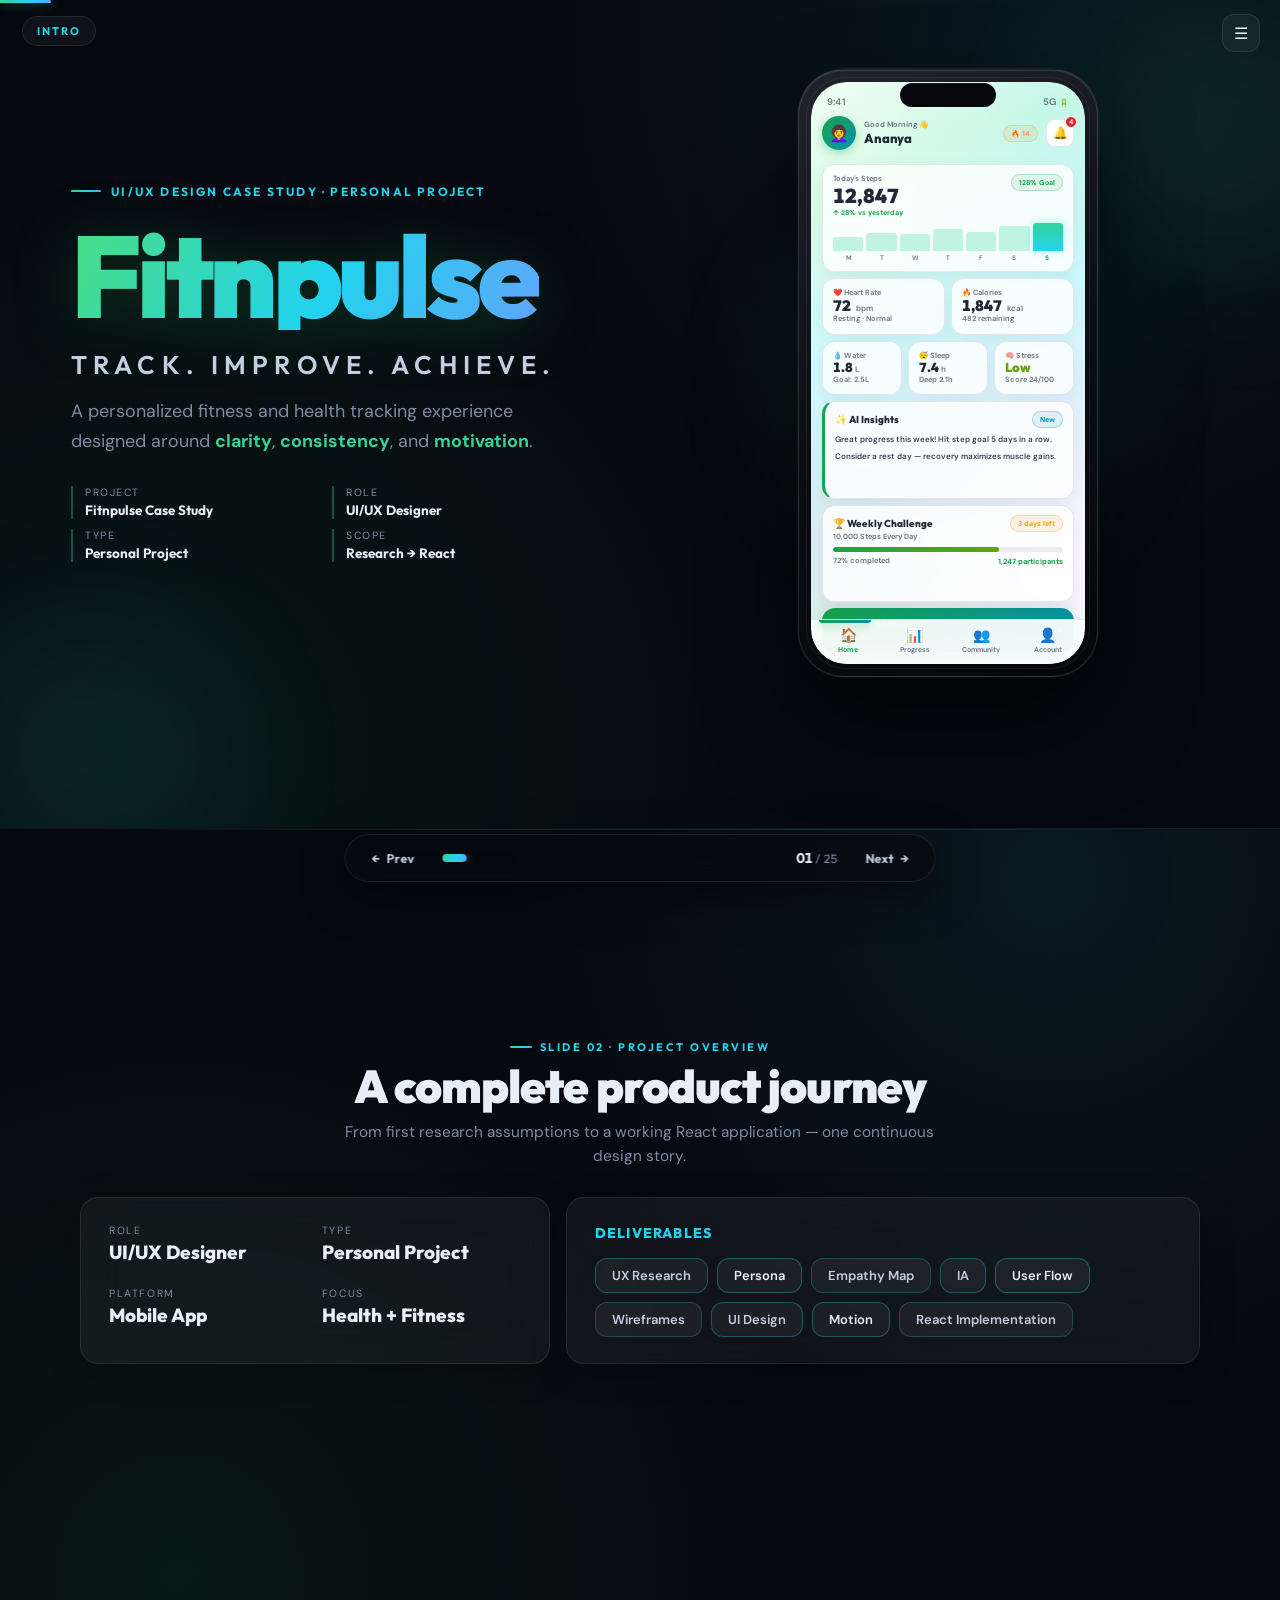
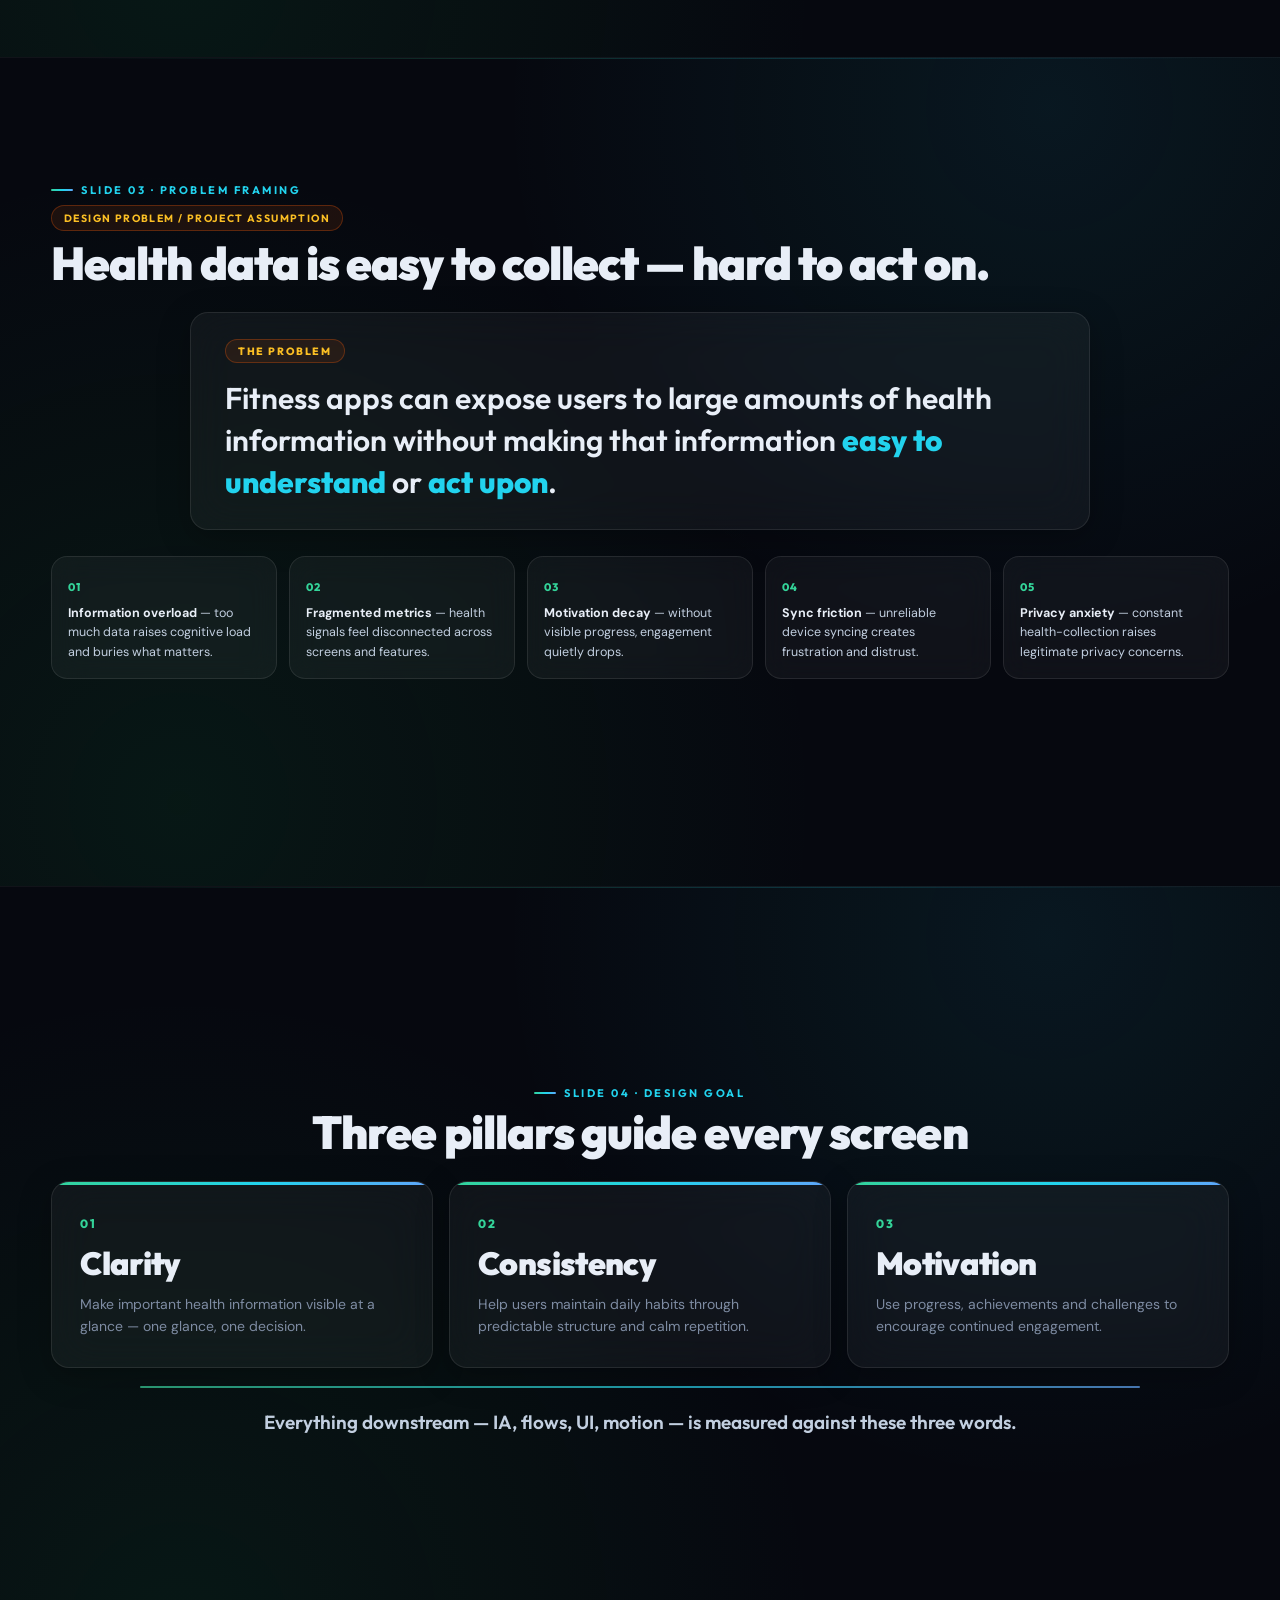
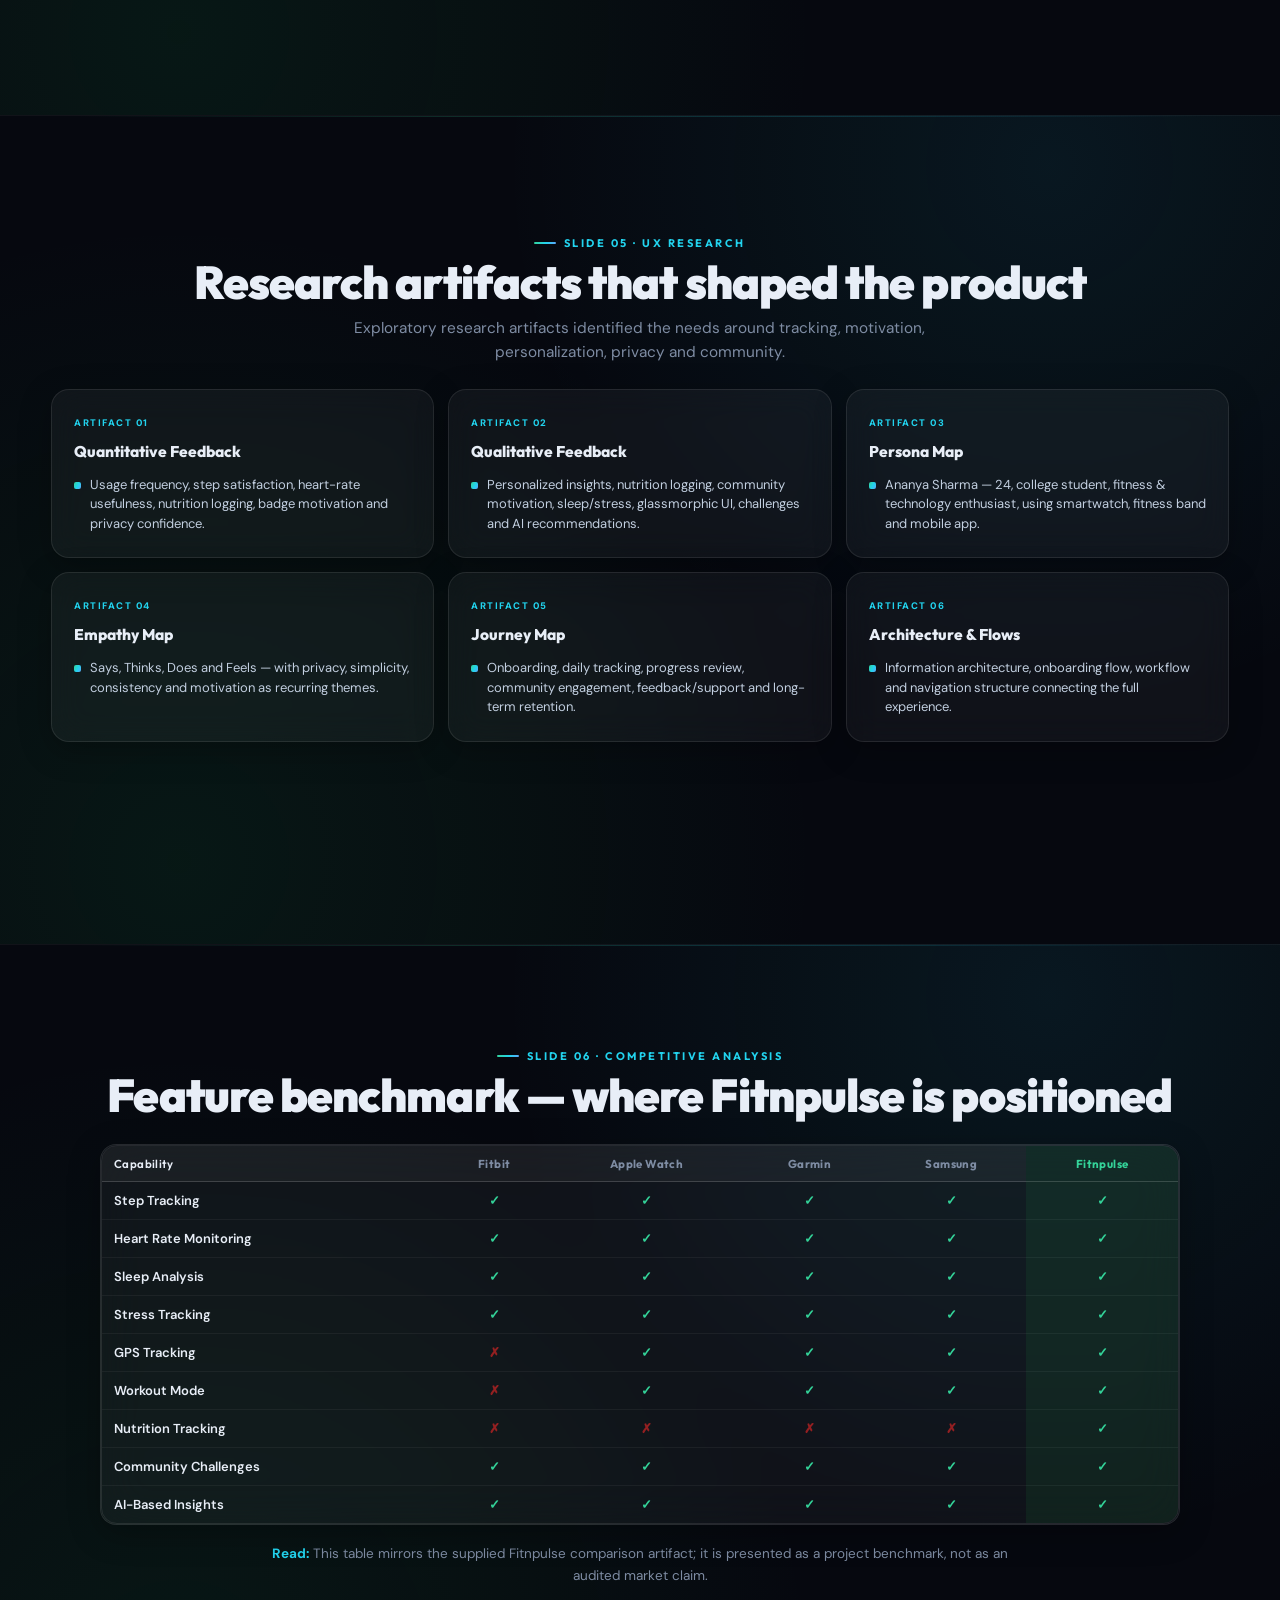
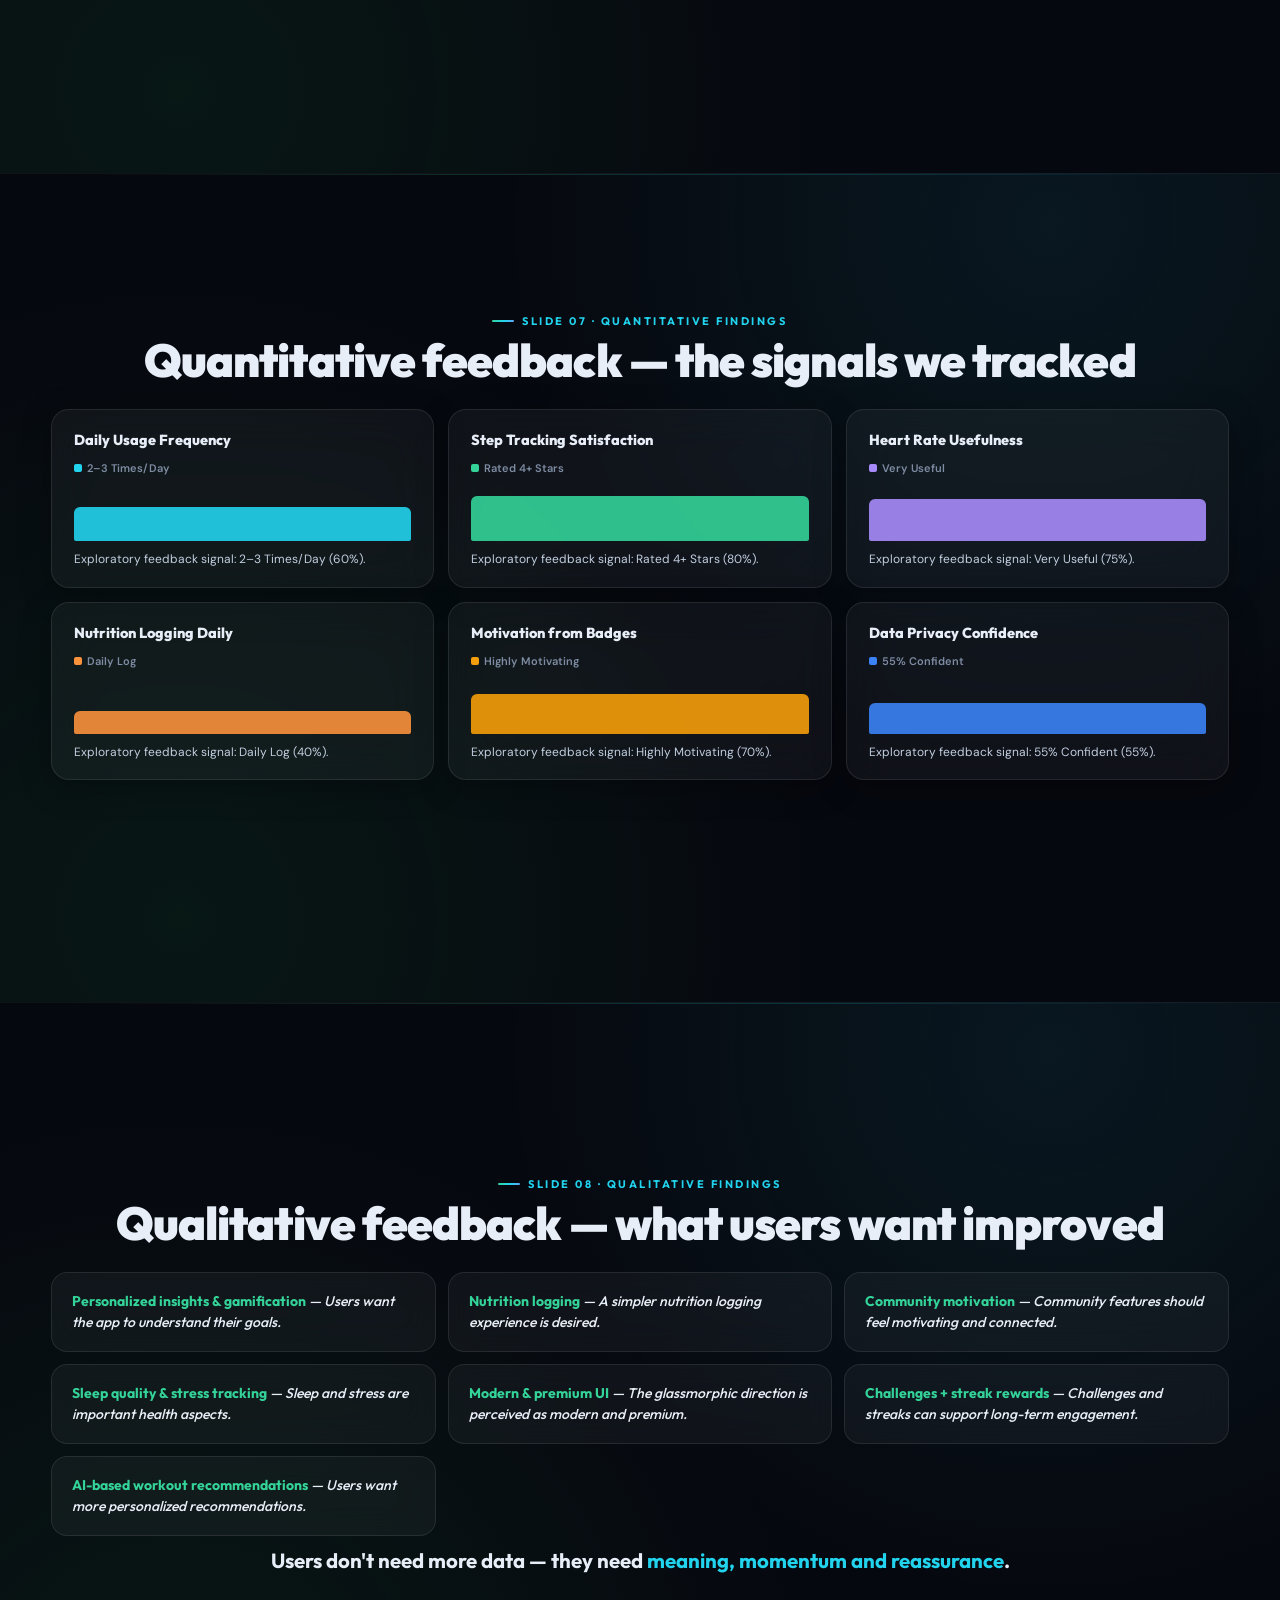
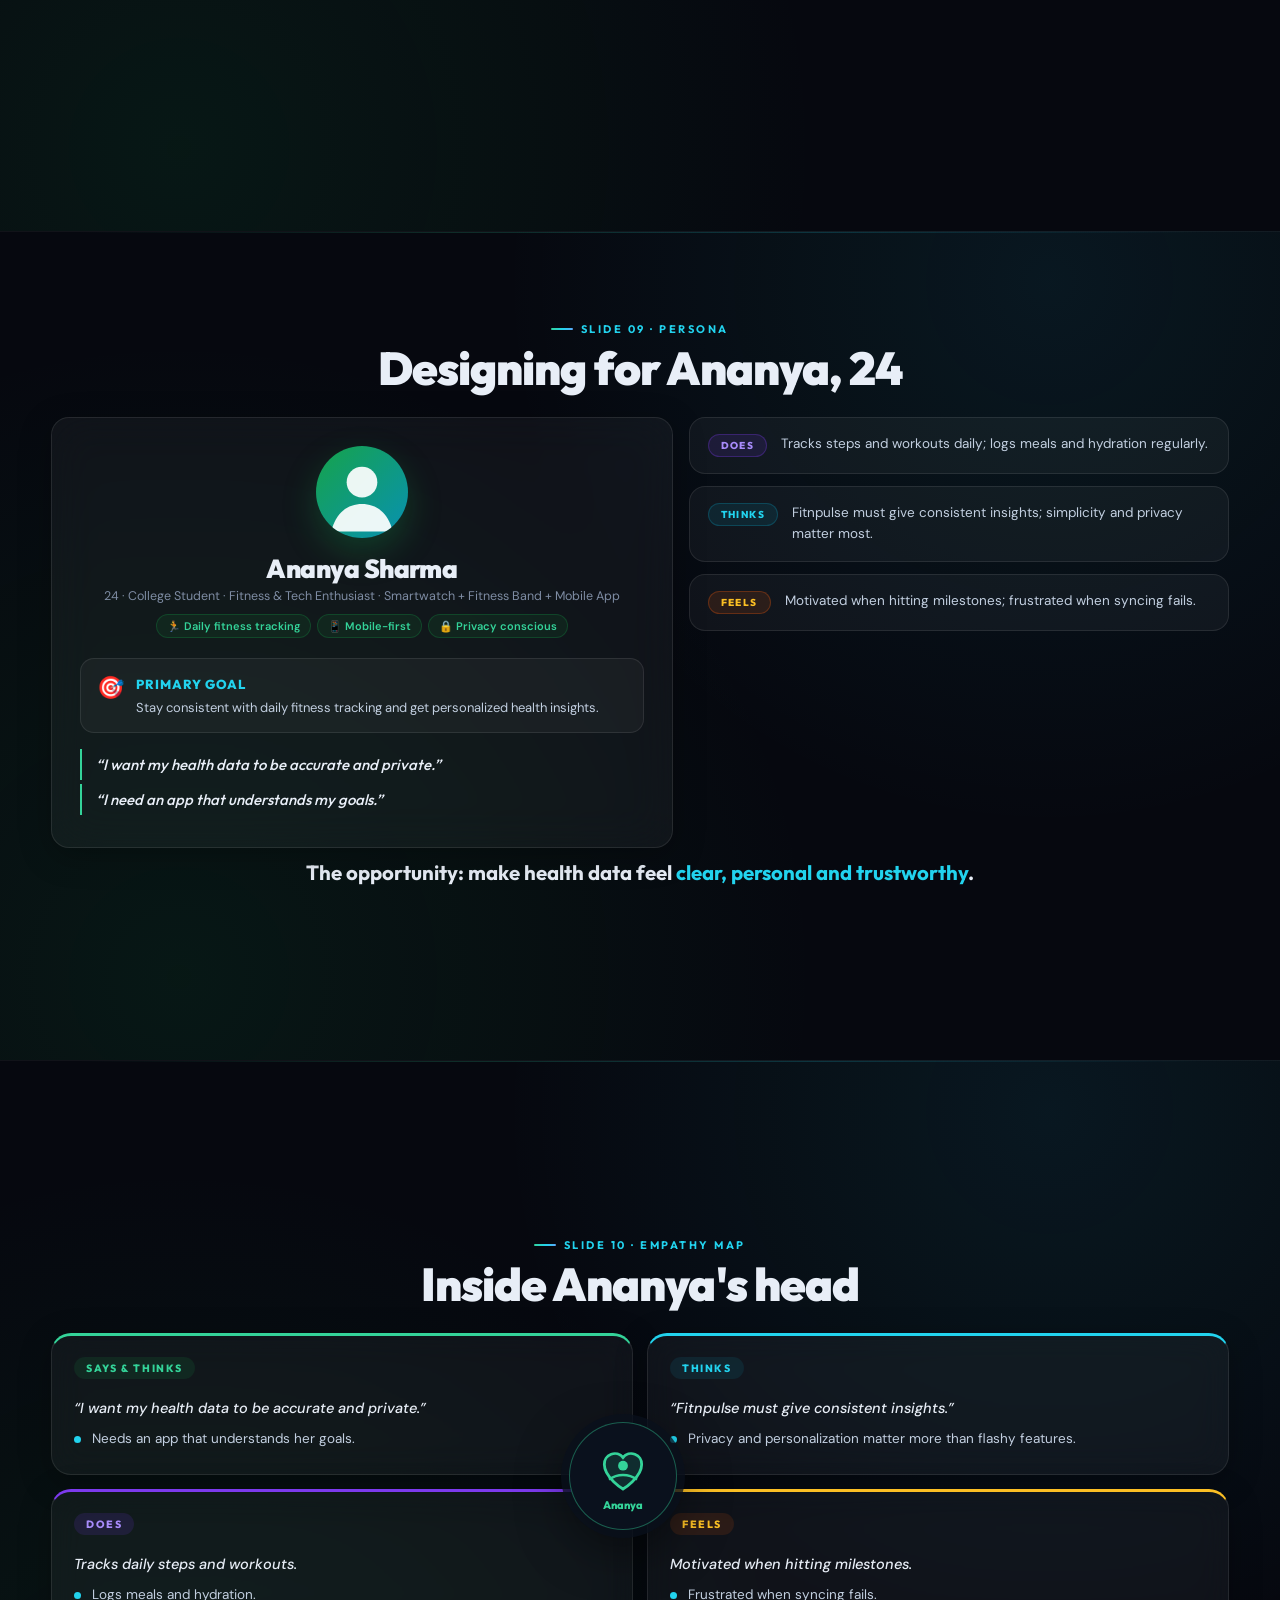
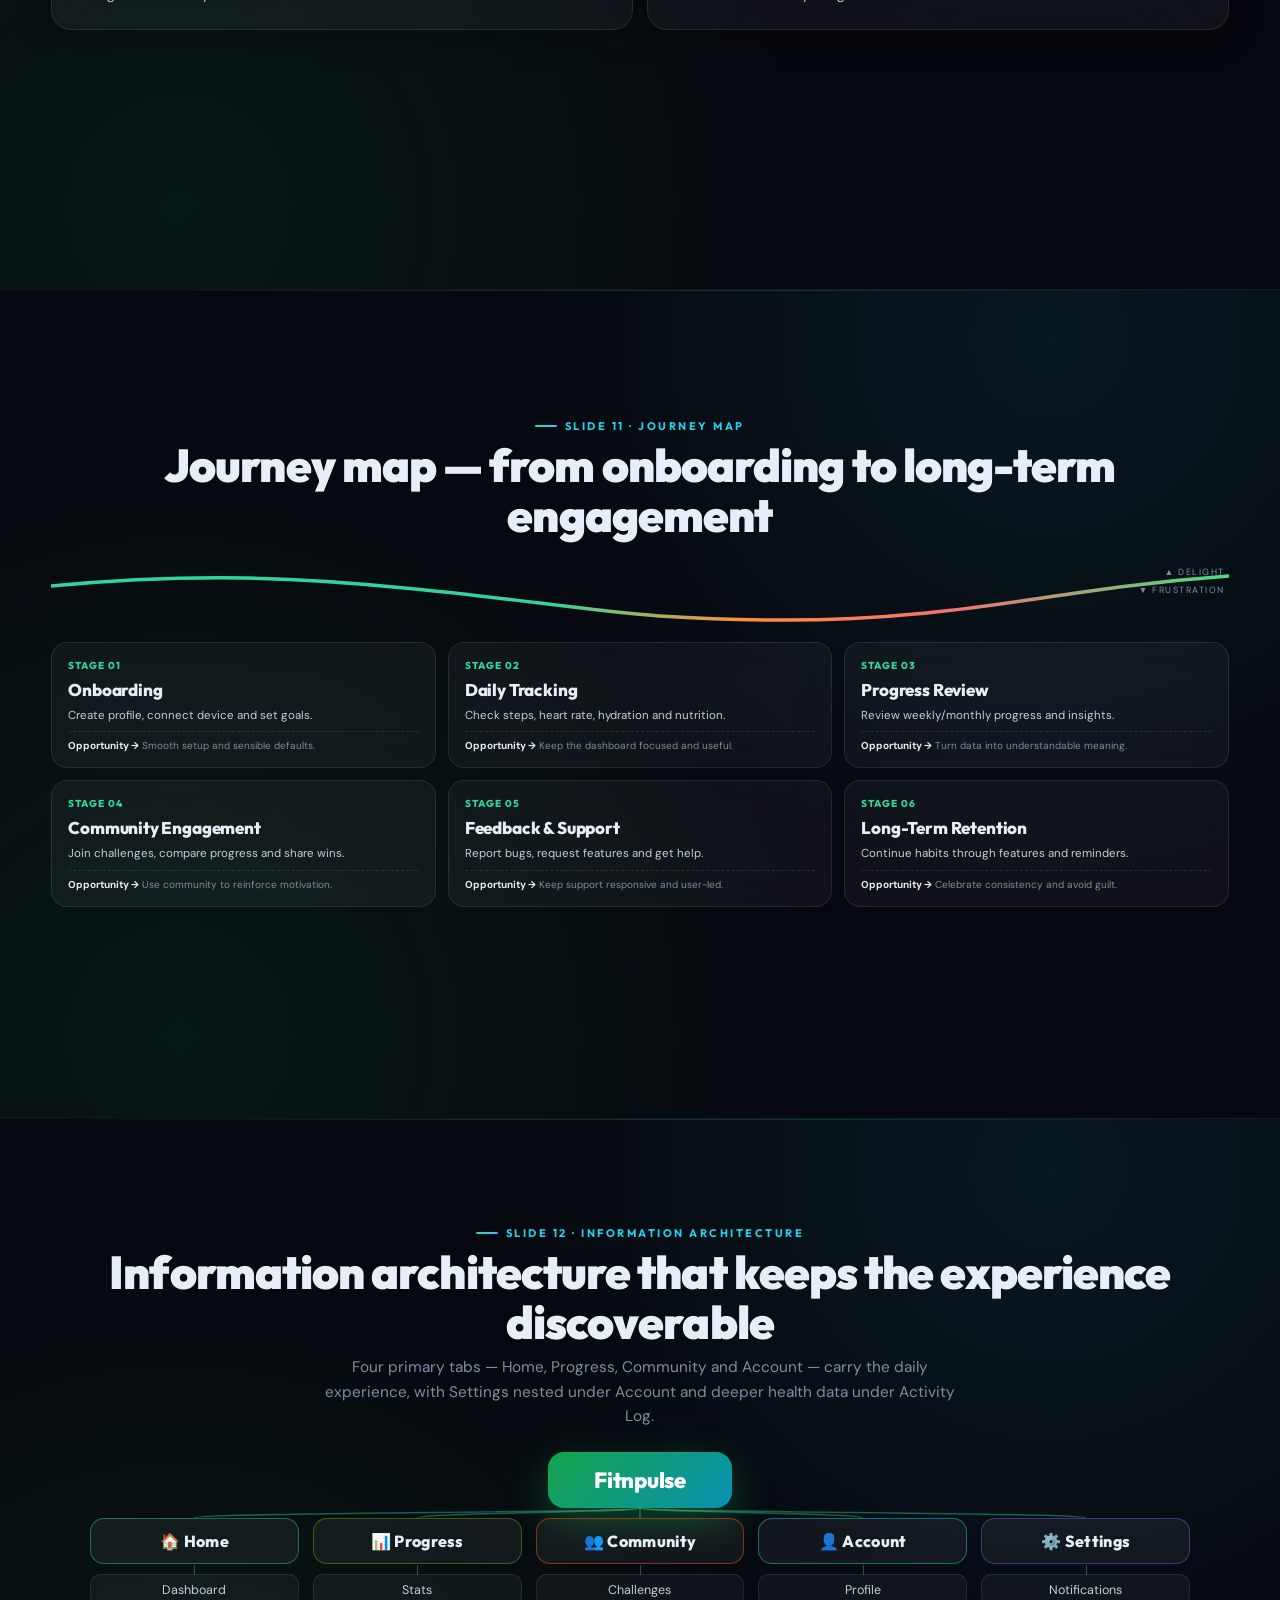
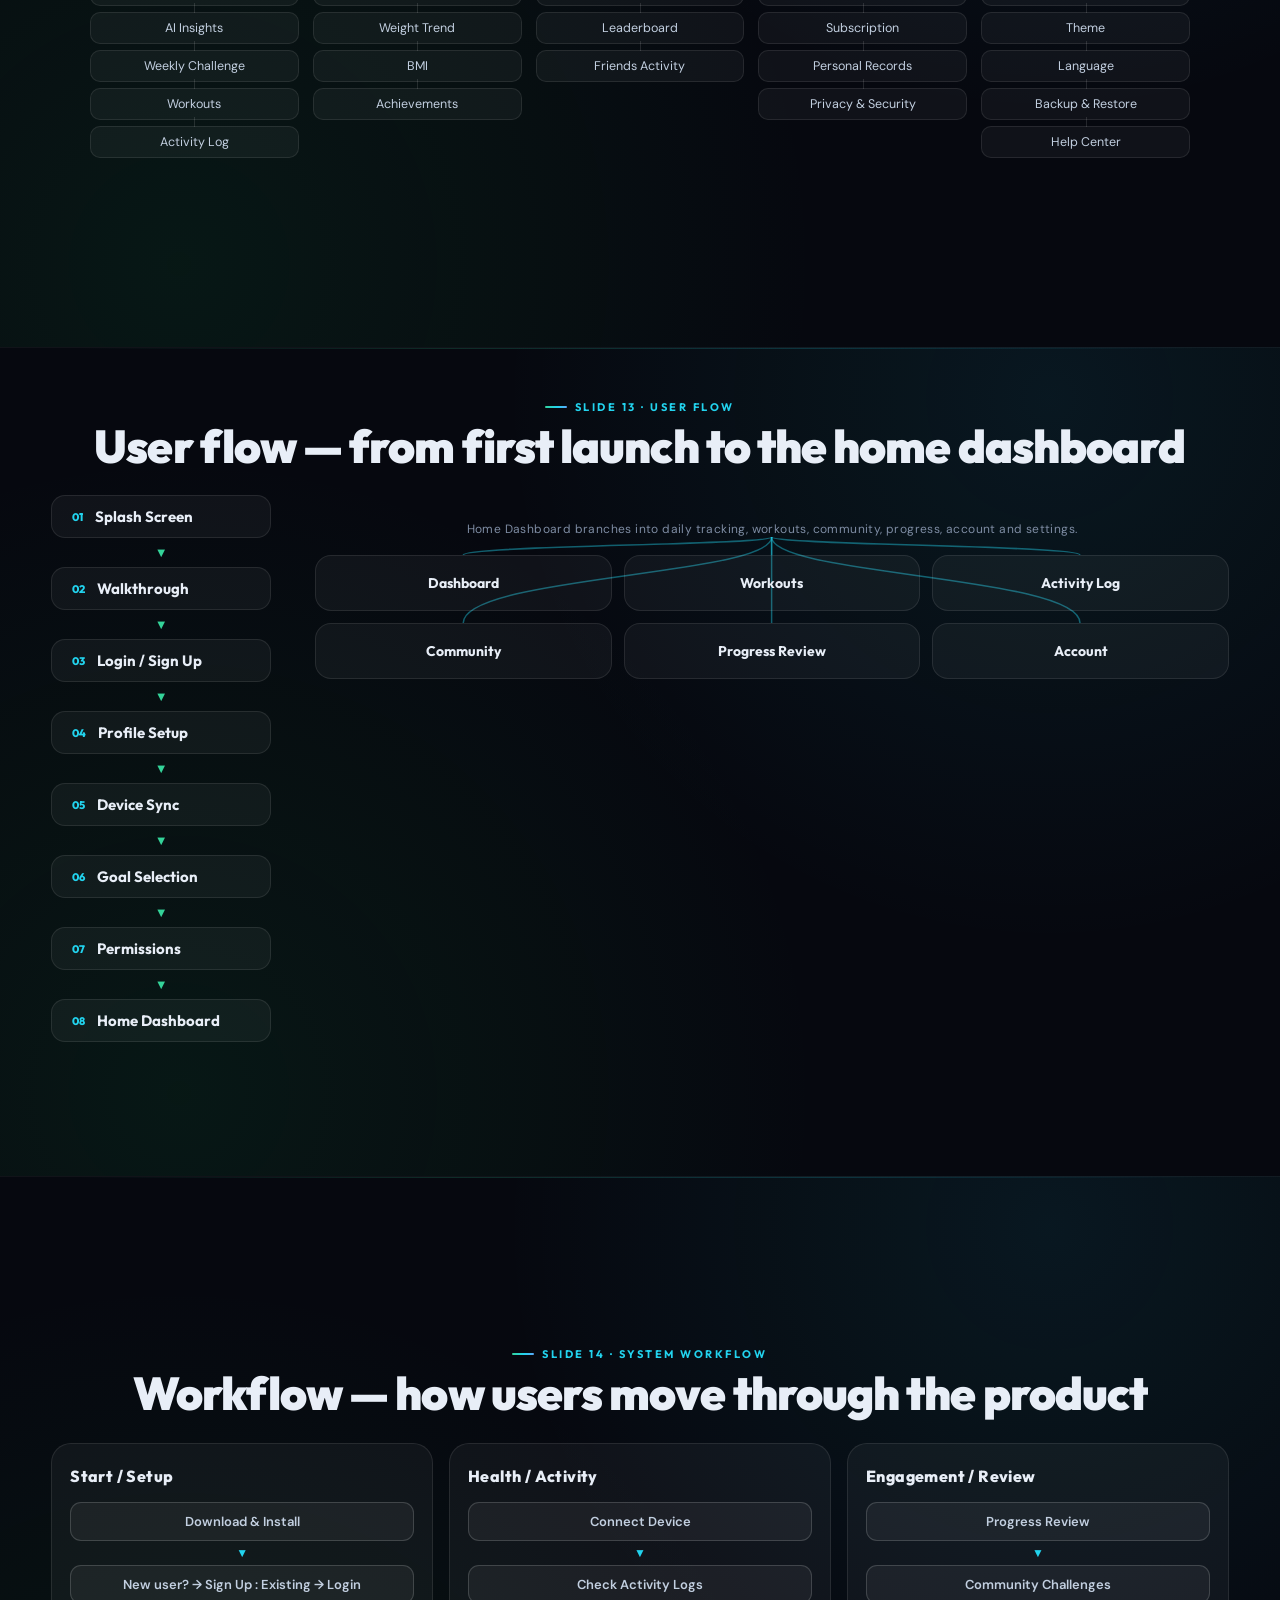
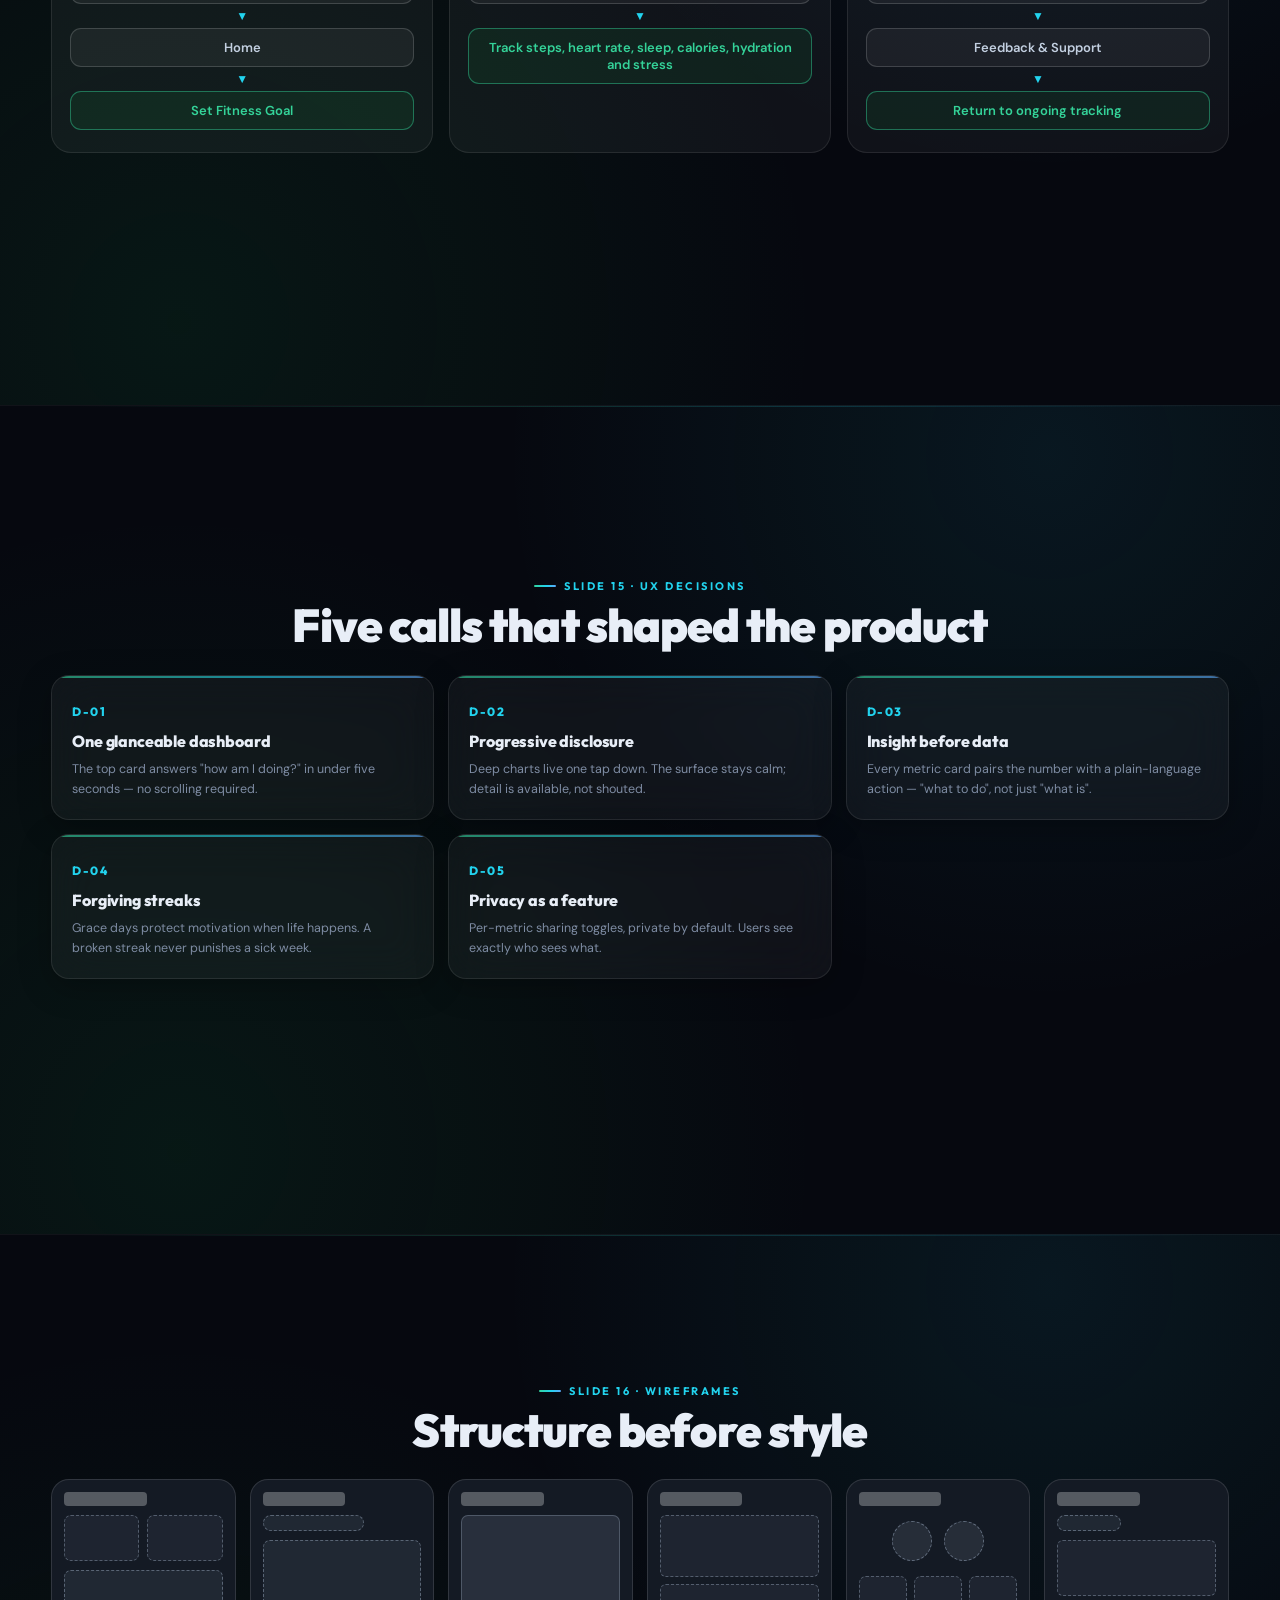
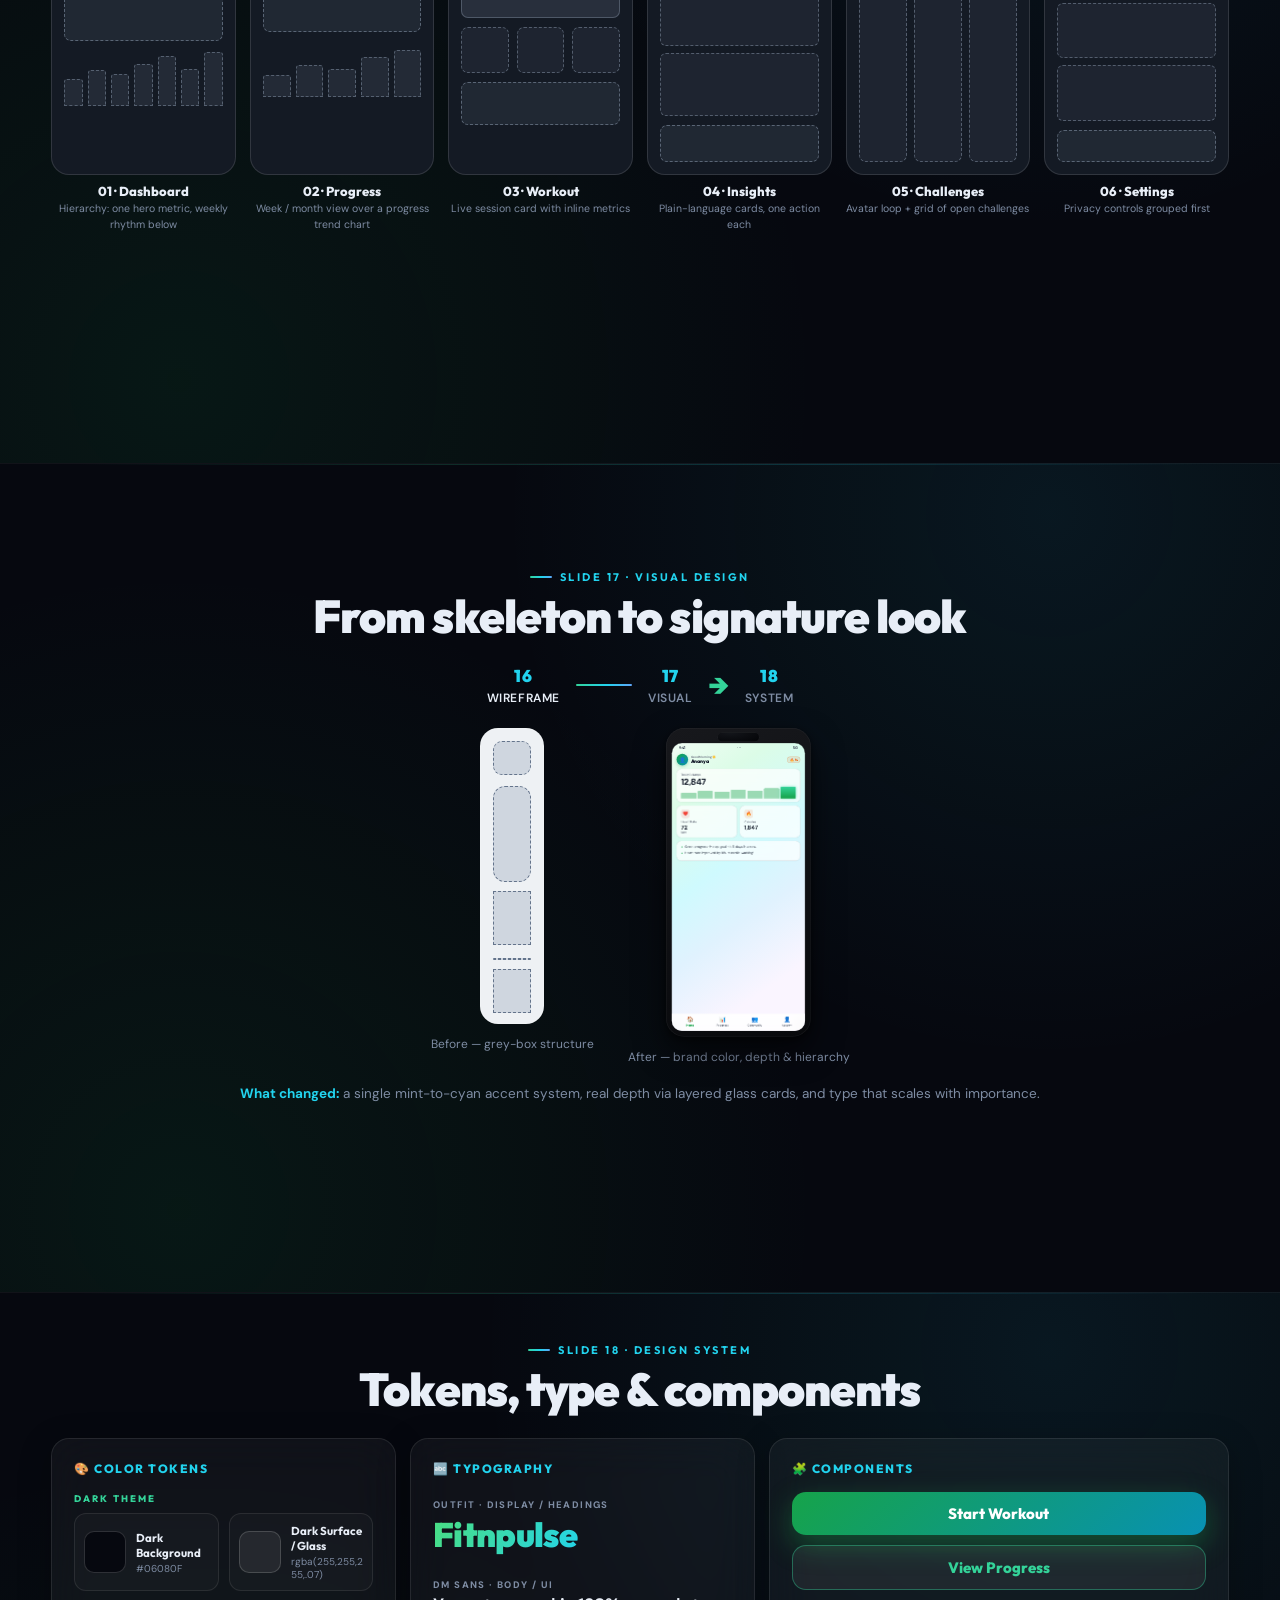
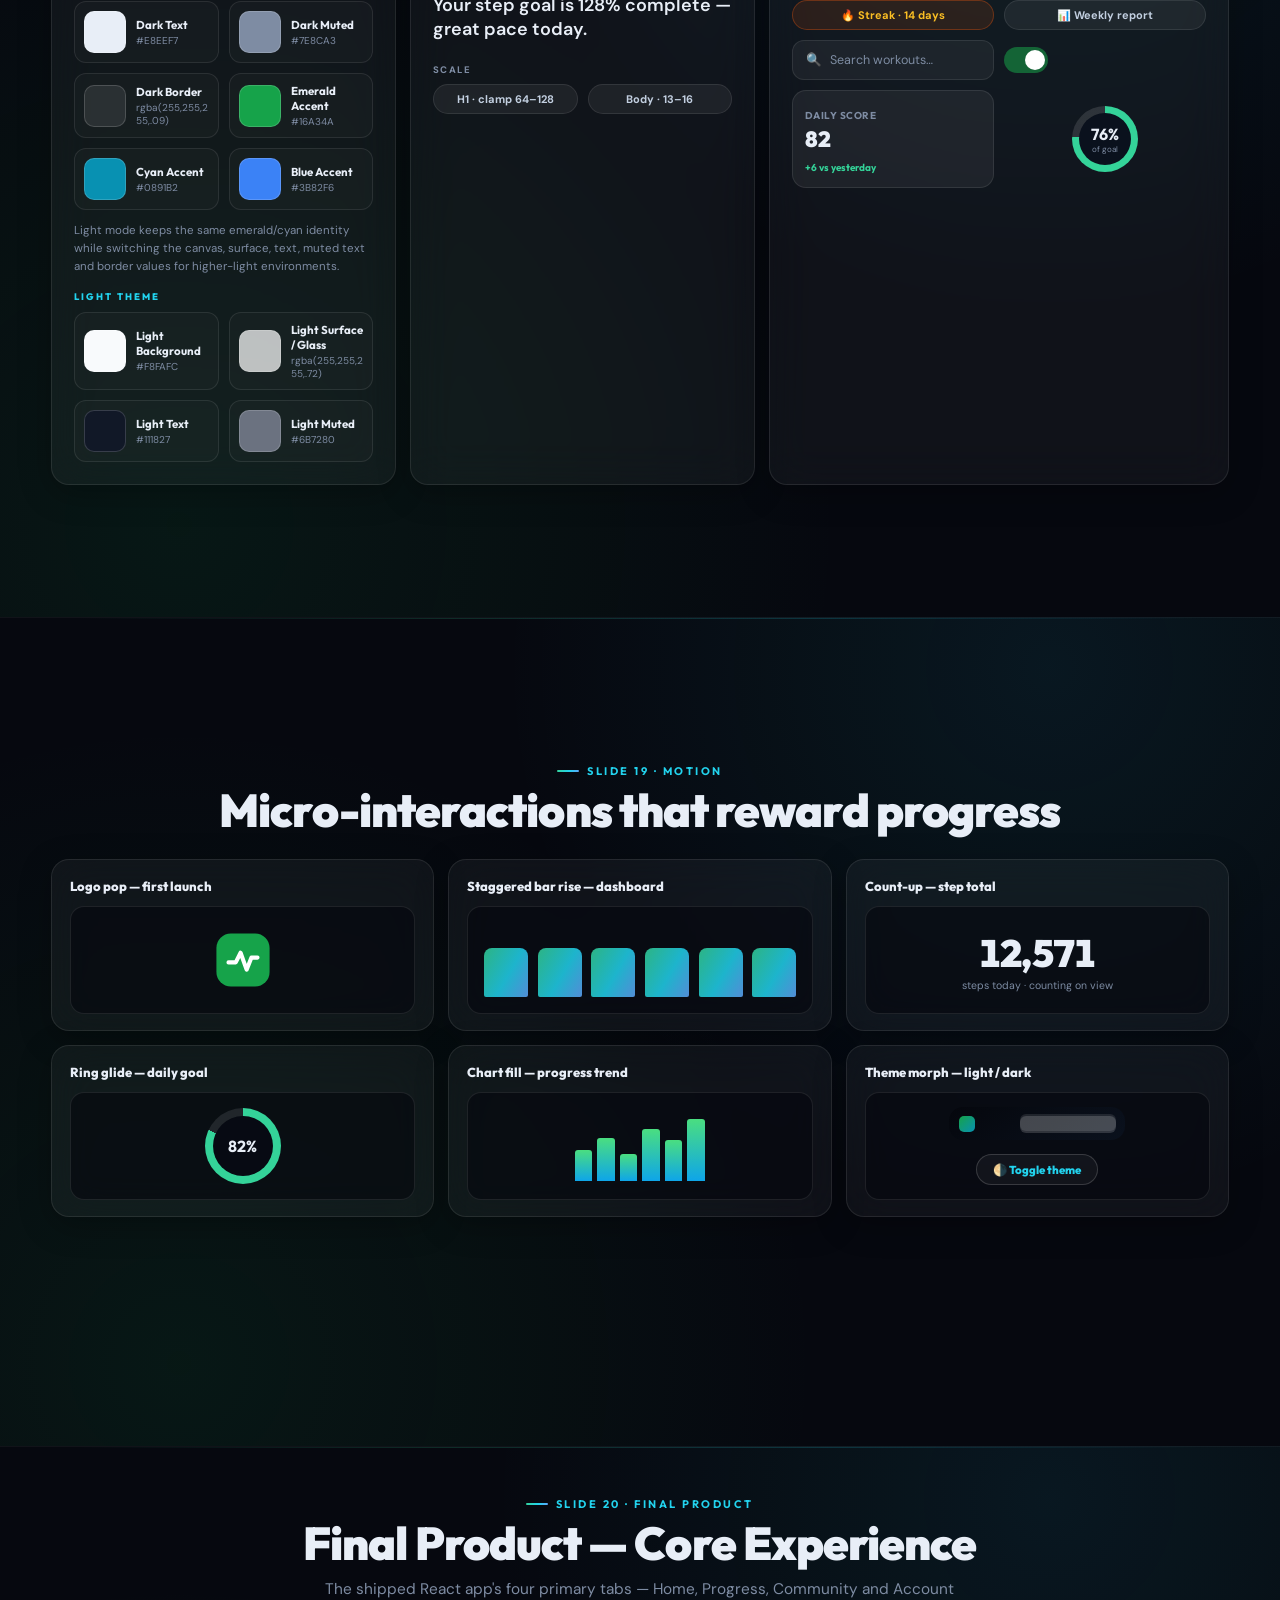
==== case-study/index.html @ 376fa001 "Add Portfolio" ====
<!DOCTYPE html>

<html lang="en">

<head>
  <meta charset="utf-8" />
  <meta content="width=device-width, initial-scale=1.0" name="viewport" />
  <title>Fitnpulse — UI/UX Design Case Study</title>
  <meta
    content="Fitnpulse — a personalized fitness and health tracking experience. A UI/UX case-study presentation: problem, research, persona, IA, flows, wireframes, visual design, interaction and implementation."
    name="description" />
  <link
    href="data:image/svg+xml,%3Csvg xmlns='http://www.w3.org/2000/svg' viewBox='0 0 48 48'%3E%3Cdefs%3E%3ClinearGradient id='g' x1='0' y1='0' x2='48' y2='48' gradientUnits='userSpaceOnUse'%3E%3Cstop offset='0' stop-color='%2316A34A'/%3E%3Cstop offset='1' stop-color='%230891B2'/%3E%3C/linearGradient%3E%3C/defs%3E%3Ccircle cx='24' cy='24' r='23' fill='url(%23g)'/%3E%3Cpolyline points='6,26 11,26 14,17 18,35 22,20 26,26 32,26 38,26' fill='none' stroke='white' stroke-width='2.5' stroke-linecap='round' stroke-linejoin='round'/%3E%3C/svg%3E"
    rel="icon" />
  <link href="https://fonts.googleapis.com" rel="preconnect" />
  <link crossorigin="" href="https://fonts.gstatic.com" rel="preconnect" />
  <link
    href="https://fonts.googleapis.com/css2?family=Outfit:wght@300;400;500;600;700;800;900&amp;family=DM+Sans:ital,opsz,wght@0,9..40,400;0,9..40,500;0,9..40,600;0,9..40,700;1,9..40,400&amp;display=swap"
    rel="stylesheet" />
  <link href="css/styles.css" rel="stylesheet" />
</head>

<body>
  <script id="site-config" type="application/json">
    {
      "appUrl": "https://rr188351.github.io/Fitnpulse-app/",
      "promoUrl": "https://rr188351.github.io/Fitnplus/#hero",
      "githubUrl": "https://github.com/rr188351/Fitnpulse-app"
    }
  </script>
  <div class="deck">
    <div aria-hidden="true" class="progress-track"><i id="progress-bar"></i></div>
    <div class="chapter-pill"><span id="chapter-label">INTRO</span></div>
    <div class="top-right">
      <button aria-label="Toggle chapter navigation" class="icon-btn" id="menu-btn" title="Chapters">☰</button>
    </div>
    <!-- Chapter overlay -->
    <div aria-hidden="true" class="overlay" id="overlay">
      <div class="overlay-panel">
        <div class="overlay-head">
          <span class="eyebrow">Presentation</span>
          <h3>Chapters</h3>
          <button aria-label="Close" class="icon-btn" id="overlay-close" title="Close">×</button>
        </div>
        <div class="overlay-grid" id="overlay-grid"></div>
        <p class="overlay-hint"><kbd>←</kbd> <kbd>→</kbd> previous / next · <kbd>Home</kbd> first · <kbd>End</kbd> last
          · <kbd>Space</kbd> next · <kbd>Esc</kbd> close</p>
      </div>
    </div>
    <!-- ════════════════════════════════════════ SLIDE 01 — COVER ════════════════════════════════════════ -->
    <section aria-hidden="false" class="slide active" data-chapter="INTRO">
      <div aria-hidden="true" class="ambient"></div>
      <div class="slide-inner cover-inner">
<div class="cover-copy">
          <span class="cover-kicker cd cd-1"><i></i> UI/UX Design Case Study · Personal Project</span>
          <h1 class="cover-title cd cd-2">Fitnpulse</h1>
          <p class="cover-tag cd cd-3">Track. Improve. Achieve.</p>
          <p class="cover-sub cd cd-4">A personalized fitness and health tracking experience designed around <em>clarity</em>,
            <em>consistency</em>, and <em>motivation</em>.</p>
          <div class="cover-meta">
            <div><span>Project</span><b>Fitnpulse Case Study</b></div>
            <div><span>Role</span><b>UI/UX Designer</b></div>
            <div><span>Type</span><b>Personal Project</b></div>
            <div><span>Scope</span><b>Research → React</b></div>
          </div>
        </div>
        <div class="cover-visual" id="cover-visual">
          <div class="phone cover-phone" id="cover-phone">
            <div class="cover-theme-layer cover-theme-dark">
              <div class="cover-screens">
                <!-- SCREEN 01 · HOME / DASHBOARD -->
                <div class="cs-screen s-active" data-screen="home">
                  <div class="cs-status"><span>9:41</span><span class="cs-dots">●●●</span><span>5G <i>🔋</i></span></div>
                  <div class="cs-scroll">
                    <div class="cs-row cs-spread cs-hdr">
                      <div class="cs-row cs-gap">
                        <span class="cs-avatar" aria-hidden="true">👩‍🦱</span>
                        <div><div class="cs-mute">Good Morning 👋</div><div class="cs-name">Ananya</div></div>
                      </div>
                      <div class="cs-row cs-gap">
                        <span class="cs-chip orange">🔥 14</span>
                        <span class="cs-bell">🔔<b>4</b></span>
                      </div>
                    </div>
                    <div class="cs-card">
                      <div class="cs-row cs-spread" style="align-items:flex-start">
                        <div>
                          <div class="cs-mute">Today's Steps</div>
                          <div class="cs-num">12,847</div>
                          <div class="cs-up">↑ 28% vs yesterday</div>
                        </div>
                        <span class="cs-chip green">128% Goal</span>
                      </div>
                      <div class="cs-bars"><i style="--h:48%"></i><i style="--h:63%"></i><i style="--h:58%"></i><i style="--h:76%"></i><i style="--h:67%"></i><i style="--h:87%"></i><i class="hot" style="--h:100%"></i></div>
                      <div class="cs-days"><span>M</span><span>T</span><span>W</span><span>T</span><span>F</span><span>S</span><span class="hot">S</span></div>
                    </div>
                    <div class="cs-row">
                      <div class="cs-card"><div class="cs-mute">❤️ Heart Rate</div><div class="cs-num sm">72 <i>bpm</i></div><div class="cs-mute">Resting · Normal</div></div>
                      <div class="cs-card"><div class="cs-mute">🔥 Calories</div><div class="cs-num sm">1,847 <i>kcal</i></div><div class="cs-mute">482 remaining</div></div>
                    </div>
                    <div class="cs-row">
                      <div class="cs-card"><div class="cs-mute">💧 Water</div><div class="cs-num xs">1.8<i>L</i></div><div class="cs-mute">Goal: 2.5L</div></div>
                      <div class="cs-card"><div class="cs-mute">😴 Sleep</div><div class="cs-num xs">7.4<i>h</i></div><div class="cs-mute">Deep 2.1h</div></div>
                      <div class="cs-card"><div class="cs-mute">🧠 Stress</div><div class="cs-num xs lime">Low</div><div class="cs-mute">Score 24/100</div></div>
                    </div>
                    <div class="cs-card cs-ai">
                      <div class="cs-row cs-spread"><b class="cs-t">✨ AI Insights</b><span class="cs-chip cyan">New</span></div>
                      <p>Great progress this week! Hit step goal 5 days in a row.</p>
                      <p>Consider a rest day — recovery maximizes muscle gains.</p>
                    </div>
                    <div class="cs-card">
                      <div class="cs-row cs-spread"><b class="cs-t">🏆 Weekly Challenge</b><span class="cs-chip amber">3 days left</span></div>
                      <div class="cs-mute">10,000 Steps Every Day</div>
                      <div class="cs-track"><i style="--w:72%"></i></div>
                      <div class="cs-row cs-spread cs-footnote"><span class="cs-mute">72% completed</span><span class="cs-go">1,247 participants</span></div>
                    </div>
                    <div class="cs-cta"><span class="cs-ico" aria-hidden="true">🏋️</span><div><div class="cs-go">Start Workout</div><div class="cs-mute">Today: Upper body strength</div></div><b aria-hidden="true">›</b></div>
                  </div>
                  <div class="cs-nav ind1">
                    <div class="cs-tab on"><span>🏠</span>Home</div>
                    <div class="cs-tab"><span>📊</span>Progress</div>
                    <div class="cs-tab"><span>👥</span>Community</div>
                    <div class="cs-tab"><span>👤</span>Account</div>
                  </div>
                </div>
<!-- SCREEN 02 · PROGRESS -->
                <div class="cs-screen" data-screen="progress">
                  <div class="cs-status"><span>9:41</span><span class="cs-dots">●●●</span><span>5G <i>🔋</i></span></div>
                  <div class="cs-scroll">
                    <div class="cs-row cs-spread" style="margin-bottom:8px">
                      <b class="cs-stitle">Progress</b>
                      <span class="cs-seg"><i class="on">Week</i><i>Month</i></span>
                    </div>
                    <div class="cs-row" style="margin-bottom:8px">
                      <div class="cs-card c3"><div class="cs-ico">🏋️</div><b>24</b><span class="cs-mute">Workouts</span></div>
                      <div class="cs-card c3"><div class="cs-ico">📅</div><b>19/30</b><span class="cs-mute">Active Days</span></div>
                      <div class="cs-card c3"><div class="cs-ico">👟</div><b>9.8k</b><span class="cs-mute">Avg Steps</span></div>
                    </div>
                    <div class="cs-card" style="margin-bottom:8px">
                      <div class="cs-row cs-spread"><b class="cs-t">Weight Trend</b><span class="cs-chip green">↓ 3.2 kg</span></div>
                      <div class="cs-mute" style="margin-bottom:2px">Lost 3.2 kg this month</div>
                      <svg class="cs-chart" viewBox="0 0 240 58" preserveAspectRatio="none" aria-hidden="true">
                        <defs>
                          <linearGradient id="cs-w" x1="0" y1="0" x2="0" y2="1">
                            <stop offset="0" stop-color="#34d399" stop-opacity="0.3"></stop>
                            <stop offset="1" stop-color="#34d399" stop-opacity="0"></stop>
                          </linearGradient>
                        </defs>
                        <path class="cs-area" d="M0 14 C 40 12, 60 22, 100 26 C 140 30, 180 34, 240 42 L 240 58 L 0 58 Z" fill="url(#cs-w)"></path>
                        <path class="cs-line" d="M0 14 C 40 12, 60 22, 100 26 C 140 30, 180 34, 240 42" fill="none"></path>
                        <circle class="cs-dot" cx="240" cy="42" r="3"></circle>
                      </svg>
                      <div class="cs-days"><span>W1</span><span>W2</span><span>W3</span><span>W4</span><span>W5</span><span>W6</span><span class="hot">Now</span></div>
                    </div>
                    <div class="cs-card cs-bmi" style="margin-bottom:8px">
                      <span class="cs-ico" aria-hidden="true">⚕️</span>
                      <div><div class="cs-mute">BMI Score</div><div class="cs-num sm" style="color:var(--ct-chart)">22.4</div><span class="cs-chip green">Normal Weight</span></div>
                      <div class="cs-bm-right"><div>178 cm</div><div>71.0 kg</div></div>
                    </div>
                    <div class="cs-card cs-cyan" style="margin-bottom:8px">
                      <b class="cs-t" style="color:var(--ct-accent2)">✨ AI Monthly Summary</b>
                      <p>Outstanding month! 19/30 step goals hit and 3.2 kg lost. Keep it up! 💪</p>
                    </div>
                    <div class="cs-mute cs-sec">Achievement Badges</div>
                    <div class="cs-badges">
                      <div class="cs-badge"><span aria-hidden="true">🔥</span><b>100 Day Streak</b></div>
                      <div class="cs-badge"><span aria-hidden="true">👟</span><b>500K Steps</b></div>
                      <div class="cs-badge lock"><span aria-hidden="true">💧</span><b>30-Day Hydration</b></div>
                      <div class="cs-badge lock"><span aria-hidden="true">💪</span><b>Strength Master</b></div>
                    </div>
                    <div class="cs-cta cs-cta-ghost"><span class="cs-ico">📄</span><span class="cs-go">Download PDF Report</span></div>
                  </div>
                  <div class="cs-nav ind2">
                    <div class="cs-tab"><span>🏠</span>Home</div>
                    <div class="cs-tab on"><span>📊</span>Progress</div>
                    <div class="cs-tab"><span>👥</span>Community</div>
                    <div class="cs-tab"><span>👤</span>Account</div>
                  </div>
                </div>
<!-- SCREEN 03 · COMMUNITY -->
                <div class="cs-screen" data-screen="community">
                  <div class="cs-status"><span>9:41</span><span class="cs-dots">●●●</span><span>5G <i>🔋</i></span></div>
                  <div class="cs-scroll">
                    <div class="cs-row cs-spread" style="align-items:flex-start;margin-bottom:6px">
                      <div><b class="cs-stitle">Community</b><div class="cs-mute">Challenges, friends &amp; achievements</div></div>
                      <span class="cs-btn">+ Join Challenge</span>
                    </div>
                    <div class="cs-mute cs-sec">Active Challenges</div>
                    <div class="cs-row" style="margin-bottom:8px">
                      <div class="cs-card c3"><div class="cs-ico">👟</div><b class="cs-t">Weekly 70K</b><div class="cs-mute">3d left</div><div class="cs-track"><i style="--w:72%"></i></div><div class="cs-go">72%</div></div>
                      <div class="cs-card c3"><div class="cs-ico" style="color:var(--ct-accent2)">💧</div><b class="cs-t">Hydration Month</b><div class="cs-mute">18d left</div><div class="cs-track tk2"><i style="--w:54%"></i></div><div class="cs-go" style="color:var(--ct-accent2)">54%</div></div>
                    </div>
                    <div class="cs-card cs-lb" style="margin-bottom:8px">
                      <div class="cs-row cs-spread" style="margin-bottom:6px"><b class="cs-t">🏆 Leaderboard</b><span class="cs-chip amber">This Week</span></div>
                      <div class="cs-lbrow"><span aria-hidden="true">🥇</span><i class="cs-av">👩‍🦱</i><b>Ananya S.</b><em>86,420</em></div>
                      <div class="cs-lbrow"><span aria-hidden="true">🥈</span><i class="cs-av">🧑‍🦰</i><b>Rahul K.</b><em>79,100</em></div>
                      <div class="cs-lbrow"><span aria-hidden="true">🥉</span><i class="cs-av">👩‍🦳</i><b>Priya M.</b><em>71,850</em></div>
                      <div class="cs-lbrow you"><span aria-hidden="true">8️⃣</span><i class="cs-av">🧑</i><b>You</b><em>65,947</em></div>
                    </div>
                    <div class="cs-mute cs-sec">Friends Activity</div>
                    <div class="cs-card cs-feed"><div class="cs-row cs-gap"><span class="cs-av sm">🧑‍🦰</span><div><div class="cs-fname">Rahul K.</div><div class="cs-mute">2h ago</div></div></div><p>Completed a 5K run in 28:30 🏃 Personal best!</p></div>
                    <div class="cs-card cs-feed"><div class="cs-row cs-gap"><span class="cs-av sm">👩‍🦳</span><div><div class="cs-fname">Priya M.</div><div class="cs-mute">4h ago</div></div></div><p>Hit 100-day streak! 🔥 So proud of this milestone.</p></div>
                    <div class="cs-card cs-feed"><div class="cs-row cs-gap"><span class="cs-av sm">🧑‍🦱</span><div><div class="cs-fname">Dev R.</div><div class="cs-mute">6h ago</div></div></div><p>New PR: Bench Press 100kg 💪 Strength is growing!</p></div>
                  </div>
                  <div class="cs-nav ind3">
                    <div class="cs-tab"><span>🏠</span>Home</div>
                    <div class="cs-tab"><span>📊</span>Progress</div>
                    <div class="cs-tab on"><span>👥</span>Community</div>
                    <div class="cs-tab"><span>👤</span>Account</div>
                  </div>
                </div>
<!-- SCREEN 04 · ACCOUNT -->
                <div class="cs-screen" data-screen="account">
                  <div class="cs-status"><span>9:41</span><span class="cs-dots">●●●</span><span>5G <i>🔋</i></span></div>
                  <div class="cs-scroll">
                    <div class="cs-row cs-spread" style="margin-bottom:8px">
                      <span class="cs-ico tiny" aria-hidden="true">⚙️</span>
                      <b class="cs-stitle">Account</b>
                      <span class="cs-ico tiny" aria-hidden="true"></span>
                    </div>
                    <div class="cs-card cs-prof" style="margin-bottom:8px">
                      <span class="cs-prof-av" aria-hidden="true">👩‍🦱</span>
                      <div class="cs-name">Ananya Sharma</div>
                      <div class="cs-mute">ananya@fitpulse.app</div>
                      <span class="cs-chip lime">⭐ FitPulse Pro</span>
                      <div class="cs-prof-stats">
                        <div><b>247</b><span>Workouts</span></div>
                        <div><b>100🔥</b><span>Day Streak</span></div>
                        <div><b>18</b><span>Badges</span></div>
                      </div>
                    </div>
                    <div class="cs-menu">
                      <div class="cs-men"><span class="cs-ico tiny">✏️</span><div><b>Edit Profile</b><small>Update your information</small></div><i aria-hidden="true">›</i></div>
                      <div class="cs-men"><span class="cs-ico tiny">🎯</span><div><b>Goals &amp; Progress</b><small>Track your milestones</small></div><i aria-hidden="true">›</i></div>
                      <div class="cs-men"><span class="cs-ico tiny">⌚</span><div><b>Device Sync</b><small>Manage connected devices</small></div><i aria-hidden="true">›</i></div>
                      <div class="cs-men"><span class="cs-ico tiny">⭐</span><div><b>Subscription</b><small>FitPulse Pro · Active</small></div><i aria-hidden="true">›</i></div>
                      <div class="cs-men"><span class="cs-ico tiny">🏆</span><div><b>Personal Records</b><small>Your best performances</small></div><i aria-hidden="true">›</i></div>
                      <div class="cs-men"><span class="cs-ico tiny">🔒</span><div><b>Privacy &amp; Security</b><small>Manage your data</small></div><i aria-hidden="true">›</i></div>
                      <div class="cs-men out"><span class="cs-ico tiny">🚪</span><div><b style="color:var(--ct-red)">Sign Out</b></div></div>
                    </div>
                    <div class="cs-foot">FitPulse v3.2.1 · Member since Jan 2024</div>
                  </div>
                  <div class="cs-nav ind4">
                    <div class="cs-tab"><span>🏠</span>Home</div>
                    <div class="cs-tab"><span>📊</span>Progress</div>
                    <div class="cs-tab"><span>👥</span>Community</div>
                    <div class="cs-tab on"><span>👤</span>Account</div>
                  </div>
                </div>
              </div>
            </div>
            <div class="cover-theme-layer cover-theme-light" aria-hidden="true"></div>
          </div>
        </div>
      </div>
  </section>
  <!-- ════════════════════════════════════════ SLIDE 02 — PROJECT OVERVIEW ════════════════════════════════════════ -->
  <section aria-hidden="true" class="slide" data-chapter="INTRO">
    <div class="slide-inner">
      <div class="s-head">
        <span class="eyebrow">Slide 02 · Project Overview</span>
        <h2 class="s-title">A complete product journey</h2>
        <p class="s-sub">From first research assumptions to a working React application — one continuous design story.
        </p>
      </div>
      <div class="overview-grid">
        <div class="glass overview-facts">
          <div class="fact"><span>Role</span><b>UI/UX Designer</b></div>
          <div class="fact"><span>Type</span><b>Personal Project</b></div>
          <div class="fact"><span>Platform</span><b>Mobile App</b></div>
          <div class="fact"><span>Focus</span><b>Health + Fitness</b></div>
        </div>
        <div class="glass overview-deliver">
          <h4>Deliverables</h4>
          <div class="deliver-tags">
            <span>UX Research</span><span>Persona</span><span>Empathy Map</span><span>IA</span><span>User
              Flow</span><span>Wireframes</span><span>UI Design</span><span>Motion</span><span>React
              Implementation</span>
          </div>
        </div>
      </div>
    </div>
  </section>
  <!-- ════════════════════════════════════════ SLIDE 03 — PROBLEM ════════════════════════════════════════ -->
  <section aria-hidden="true" class="slide" data-chapter="INTRO">
    <div class="slide-inner">
      <div class="s-head" style="align-items:flex-start">
        <span class="eyebrow">Slide 03 · Problem Framing</span>
        <span class="note-tag amber">Design Problem / Project Assumption</span>
        <h2 class="s-title">Health data is easy to collect — hard to act on.</h2>
      </div>
      <div class="problem-statement glass">
        <span class="prob-label">The Problem</span>
        <p>Fitness apps can expose users to large amounts of health information without making that information <b>easy
            to understand</b> or <b>act upon</b>.</p>
      </div>
      <div class="problem-points">
        <div class="pp"><span class="pp-n">01</span>
          <p><b>Information overload</b> — too much data raises cognitive load and buries what matters.</p>
        </div>
        <div class="pp"><span class="pp-n">02</span>
          <p><b>Fragmented metrics</b> — health signals feel disconnected across screens and features.</p>
        </div>
        <div class="pp"><span class="pp-n">03</span>
          <p><b>Motivation decay</b> — without visible progress, engagement quietly drops.</p>
        </div>
        <div class="pp"><span class="pp-n">04</span>
          <p><b>Sync friction</b> — unreliable device syncing creates frustration and distrust.</p>
        </div>
        <div class="pp"><span class="pp-n">05</span>
          <p><b>Privacy anxiety</b> — constant health-collection raises legitimate privacy concerns.</p>
        </div>
      </div>
    </div>
  </section>
  <!-- ════════════════════════════════════════ SLIDE 04 — DESIGN GOAL ════════════════════════════════════════ -->
  <section aria-hidden="true" class="slide" data-chapter="INTRO">
    <div class="slide-inner">
      <div class="s-head">
        <span class="eyebrow">Slide 04 · Design Goal</span>
        <h2 class="s-title">Three pillars guide every screen</h2>
      </div>
      <div class="pillars">
        <div class="pillar glass">
          <span class="pillar-num">01</span>
          <h3>Clarity</h3>
          <p>Make important health information visible at a glance — one glance, one decision.</p>
        </div>
        <div class="pillar glass">
          <span class="pillar-num">02</span>
          <h3>Consistency</h3>
          <p>Help users maintain daily habits through predictable structure and calm repetition.</p>
        </div>
        <div class="pillar glass">
          <span class="pillar-num">03</span>
          <h3>Motivation</h3>
          <p>Use progress, achievements and challenges to encourage continued engagement.</p>
        </div>
      </div>
      <div aria-hidden="true" class="goal-line"><i></i></div>
      <p class="goal-statement">Everything downstream — IA, flows, UI, motion — is measured against these three words.
      </p>
    </div>
  </section>
  <!-- ════════════════════════════════════════ SLIDE 05 — RESEARCH ════════════════════════════════════════ -->
  <section aria-hidden="true" class="slide" data-chapter="RESEARCH">
    <div class="slide-inner">
      <div class="s-head">
        <span class="eyebrow">Slide 05 · UX Research</span>
        <h2 class="s-title">Research artifacts that shaped the product</h2>
        <p class="s-sub">Exploratory research artifacts identified the needs around tracking, motivation,
          personalization, privacy and community.</p>
      </div>
      <div class="research-grid">
        <div class="r-card glass"><span class="r-meta">Artifact 01</span>
          <h4>Quantitative Feedback</h4>
          <ul>
            <li>Usage frequency, step satisfaction, heart-rate usefulness, nutrition logging, badge motivation and
              privacy confidence.</li>
          </ul>
        </div>
        <div class="r-card glass"><span class="r-meta">Artifact 02</span>
          <h4>Qualitative Feedback</h4>
          <ul>
            <li>Personalized insights, nutrition logging, community motivation, sleep/stress, glassmorphic UI,
              challenges and AI recommendations.</li>
          </ul>
        </div>
        <div class="r-card glass"><span class="r-meta">Artifact 03</span>
          <h4>Persona Map</h4>
          <ul>
            <li>Ananya Sharma — 24, college student, fitness &amp; technology enthusiast, using smartwatch, fitness band
              and mobile app.</li>
          </ul>
        </div>
        <div class="r-card glass"><span class="r-meta">Artifact 04</span>
          <h4>Empathy Map</h4>
          <ul>
            <li>Says, Thinks, Does and Feels — with privacy, simplicity, consistency and motivation as recurring themes.
            </li>
          </ul>
        </div>
        <div class="r-card glass"><span class="r-meta">Artifact 05</span>
          <h4>Journey Map</h4>
          <ul>
            <li>Onboarding, daily tracking, progress review, community engagement, feedback/support and long-term
              retention.</li>
          </ul>
        </div>
        <div class="r-card glass"><span class="r-meta">Artifact 06</span>
          <h4>Architecture &amp; Flows</h4>
          <ul>
            <li>Information architecture, onboarding flow, workflow and navigation structure connecting the full
              experience.</li>
          </ul>
        </div>
      </div>
    </div>
  </section>
  <!-- ════════════════════════════════════════ SLIDE 06 — COMPETITIVE ANALYSIS ════════════════════════════════════════ -->
  <section aria-hidden="true" class="slide" data-chapter="RESEARCH">
    <div class="slide-inner">
      <div class="s-head">
        <span class="eyebrow">Slide 06 · Competitive Analysis</span>
        <h2 class="s-title">Feature benchmark — where Fitnpulse is positioned</h2>
      </div>
      <div class="table-wrap glass">
        <table class="cmp-table">
          <thead>
            <tr>
              <th>Capability</th>
              <th>Fitbit</th>
              <th>Apple Watch</th>
              <th>Garmin</th>
              <th>Samsung</th>
              <th class="brand-col">Fitnpulse</th>
            </tr>
          </thead>
          <tbody>
            <tr>
              <td>Step Tracking</td>
              <td class="y">✓</td>
              <td class="y">✓</td>
              <td class="y">✓</td>
              <td class="y">✓</td>
              <td class="y brand-col">✓</td>
            </tr>
            <tr>
              <td>Heart Rate Monitoring</td>
              <td class="y">✓</td>
              <td class="y">✓</td>
              <td class="y">✓</td>
              <td class="y">✓</td>
              <td class="y brand-col">✓</td>
            </tr>
            <tr>
              <td>Sleep Analysis</td>
              <td class="y">✓</td>
              <td class="y">✓</td>
              <td class="y">✓</td>
              <td class="y">✓</td>
              <td class="y brand-col">✓</td>
            </tr>
            <tr>
              <td>Stress Tracking</td>
              <td class="y">✓</td>
              <td class="y">✓</td>
              <td class="y">✓</td>
              <td class="y">✓</td>
              <td class="y brand-col">✓</td>
            </tr>
            <tr>
              <td>GPS Tracking</td>
              <td class="n">✗</td>
              <td class="y">✓</td>
              <td class="y">✓</td>
              <td class="y">✓</td>
              <td class="y brand-col">✓</td>
            </tr>
            <tr>
              <td>Workout Mode</td>
              <td class="n">✗</td>
              <td class="y">✓</td>
              <td class="y">✓</td>
              <td class="y">✓</td>
              <td class="y brand-col">✓</td>
            </tr>
            <tr>
              <td>Nutrition Tracking</td>
              <td class="n">✗</td>
              <td class="n">✗</td>
              <td class="n">✗</td>
              <td class="n">✗</td>
              <td class="y brand-col">✓</td>
            </tr>
            <tr>
              <td>Community Challenges</td>
              <td class="y">✓</td>
              <td class="y">✓</td>
              <td class="y">✓</td>
              <td class="y">✓</td>
              <td class="y brand-col">✓</td>
            </tr>
            <tr>
              <td>AI-Based Insights</td>
              <td class="y">✓</td>
              <td class="y">✓</td>
              <td class="y">✓</td>
              <td class="y">✓</td>
              <td class="y brand-col">✓</td>
            </tr>
          </tbody>
        </table>
      </div>
      <p class="vision-note"><b>Read:</b> This table mirrors the supplied Fitnpulse comparison artifact; it is presented
        as a project benchmark, not as an audited market claim.</p>
    </div>
  </section>
  <!-- ════════════════════════════════════════ SLIDE 07 — QUANTITATIVE ════════════════════════════════════════ -->
  <section aria-hidden="true" class="slide" data-chapter="RESEARCH">
    <div class="slide-inner">
      <div class="s-head">
        <span class="eyebrow">Slide 07 · Quantitative Findings</span>
        <h2 class="s-title">Quantitative feedback — the signals we tracked</h2>
      </div>
      <div class="quant-grid">
        <div class="q-card glass">
          <h4>Daily Usage Frequency</h4>
          <div class="q-key"><span><i style="background:#22d3ee"></i> 2–3 Times/Day</span></div>
          <div class="bars"><i style="--w:60%;--c:#22d3ee"></i></div>
          <p>Exploratory feedback signal: 2–3 Times/Day (60%).</p>
        </div>
        <div class="q-card glass">
          <h4>Step Tracking Satisfaction</h4>
          <div class="q-key"><span><i style="background:#34d399"></i> Rated 4+ Stars</span></div>
          <div class="bars"><i style="--w:80%;--c:#34d399"></i></div>
          <p>Exploratory feedback signal: Rated 4+ Stars (80%).</p>
        </div>
        <div class="q-card glass">
          <h4>Heart Rate Usefulness</h4>
          <div class="q-key"><span><i style="background:#a78bfa"></i> Very Useful</span></div>
          <div class="bars"><i style="--w:75%;--c:#a78bfa"></i></div>
          <p>Exploratory feedback signal: Very Useful (75%).</p>
        </div>
        <div class="q-card glass">
          <h4>Nutrition Logging Daily</h4>
          <div class="q-key"><span><i style="background:#fb923c"></i> Daily Log</span></div>
          <div class="bars"><i style="--w:40%;--c:#fb923c"></i></div>
          <p>Exploratory feedback signal: Daily Log (40%).</p>
        </div>
        <div class="q-card glass">
          <h4>Motivation from Badges</h4>
          <div class="q-key"><span><i style="background:#f59e0b"></i> Highly Motivating</span></div>
          <div class="bars"><i style="--w:70%;--c:#f59e0b"></i></div>
          <p>Exploratory feedback signal: Highly Motivating (70%).</p>
        </div>
        <div class="q-card glass">
          <h4>Data Privacy Confidence</h4>
          <div class="q-key"><span><i style="background:#3b82f6"></i> 55% Confident</span></div>
          <div class="bars"><i style="--w:55%;--c:#3b82f6"></i></div>
          <p>Exploratory feedback signal: 55% Confident (55%).</p>
        </div>
      </div>
    </div>
  </section>
  <!-- ════════════════════════════════════════ SLIDE 08 — QUALITATIVE ════════════════════════════════════════ -->
  <section aria-hidden="true" class="slide" data-chapter="RESEARCH">
    <div class="slide-inner">
      <div class="s-head">
        <span class="eyebrow">Slide 08 · Qualitative Findings</span>
        <h2 class="s-title">Qualitative feedback — what users want improved</h2>
      </div>
      <div class="quote-grid">
        <figure class="q-quote">
          <blockquote><b>Personalized insights &amp; gamification</b> — Users want the app to understand their goals.
          </blockquote>
        </figure>
        <figure class="q-quote">
          <blockquote><b>Nutrition logging</b> — A simpler nutrition logging experience is desired.</blockquote>
        </figure>
        <figure class="q-quote">
          <blockquote><b>Community motivation</b> — Community features should feel motivating and connected.
          </blockquote>
        </figure>
        <figure class="q-quote">
          <blockquote><b>Sleep quality &amp; stress tracking</b> — Sleep and stress are important health aspects.
          </blockquote>
        </figure>
        <figure class="q-quote">
          <blockquote><b>Modern &amp; premium UI</b> — The glassmorphic direction is perceived as modern and premium.
          </blockquote>
        </figure>
        <figure class="q-quote">
          <blockquote><b>Challenges + streak rewards</b> — Challenges and streaks can support long-term engagement.
          </blockquote>
        </figure>
        <figure class="q-quote">
          <blockquote><b>AI-based workout recommendations</b> — Users want more personalized recommendations.
          </blockquote>
        </figure>
      </div>
      <p class="persona-insight">Users don't need more data — they need <em>meaning, momentum and reassurance</em>.</p>
    </div>
  </section>
  <!-- ════════════════════════════════════════ SLIDE 09 — PERSONA ════════════════════════════════════════ -->
  <section aria-hidden="true" class="slide" data-chapter="RESEARCH">
    <div class="slide-inner">
      <div class="s-head">
        <span class="eyebrow">Slide 09 · Persona</span>
        <h2 class="s-title">Designing for Ananya, 24</h2>
      </div>
      <div class="persona-grid">
        <div class="persona-card glass">
          <div class="persona-top">
            <span aria-hidden="true" class="css-avatar"><svg viewbox="0 0 84 84">
                <defs>
                  <lineargradient gradientunits="userSpaceOnUse" id="pav" x1="0" x2="84" y1="0" y2="84">
                    <stop stop-color="#16a34a"></stop>
                    <stop offset="1" stop-color="#0891b2"></stop>
                  </lineargradient>
                </defs>
                <rect fill="url(#pav)" height="84" width="84"></rect>
                <circle cx="42" cy="33" fill="rgba(255,255,255,0.92)" r="14"></circle>
                <path d="M14 78c4-17 15-25 28-25s24 8 28 25" fill="rgba(255,255,255,0.92)"></path>
              </svg></span>
            <div>
              <h3>Ananya Sharma</h3>
              <p class="persona-sub">24 · College Student · Fitness &amp; Tech Enthusiast · Smartwatch + Fitness Band +
                Mobile App</p>
              <div class="persona-tags"><span>🏃 Daily fitness tracking</span><span>📱 Mobile-first</span><span>🔒
                  Privacy conscious</span></div>
            </div>
          </div>
          <div class="persona-goal">
            <span class="pg-ic">🎯</span>
            <div><b>Primary Goal</b>
              <p>Stay consistent with daily fitness tracking and get personalized health insights.</p>
            </div>
          </div>
          <div class="persona-quotes">
            <blockquote>“I want my health data to be accurate and private.”</blockquote>
            <blockquote>“I need an app that understands my goals.”</blockquote>
          </div>
        </div>
        <div class="persona-side">
          <div class="p-row"><span class="p-tag does">Does</span>
            <p>Tracks steps and workouts daily; logs meals and hydration regularly.</p>
          </div>
          <div class="p-row"><span class="p-tag thinks">Thinks</span>
            <p>Fitnpulse must give consistent insights; simplicity and privacy matter most.</p>
          </div>
          <div class="p-row"><span class="p-tag feels">Feels</span>
            <p>Motivated when hitting milestones; frustrated when syncing fails.</p>
          </div>
        </div>
      </div>
      <p class="persona-insight">The opportunity: make health data feel <em>clear, personal and trustworthy</em>.</p>
    </div>
  </section>
  <!-- ════════════════════════════════════════ SLIDE 10 — EMPATHY MAP ════════════════════════════════════════ -->
  <section aria-hidden="true" class="slide" data-chapter="RESEARCH">
    <div class="slide-inner">
      <div class="s-head">
        <span class="eyebrow">Slide 10 · Empathy Map</span>
        <h2 class="s-title">Inside Ananya's head</h2>
      </div>
      <div class="empathy-map">
        <div class="e-quad e-says glass">
          <span class="e-tag">Says &amp; Thinks</span>
          <blockquote>“I want my health data to be accurate and private.”</blockquote>
          <ul>
            <li>Needs an app that understands her goals.</li>
          </ul>
        </div>
        <div class="e-quad e-thinks glass">
          <span class="e-tag">Thinks</span>
          <blockquote>“Fitnpulse must give consistent insights.”</blockquote>
          <ul>
            <li>Privacy and personalization matter more than flashy features.</li>
          </ul>
        </div>
        <div class="e-quad e-does glass">
          <span class="e-tag">Does</span>
          <blockquote>Tracks daily steps and workouts.</blockquote>
          <ul>
            <li>Logs meals and hydration.</li>
          </ul>
        </div>
        <div class="e-quad e-feels glass">
          <span class="e-tag">Feels</span>
          <blockquote>Motivated when hitting milestones.</blockquote>
          <ul>
            <li>Frustrated when syncing fails.</li>
          </ul>
        </div>
        <div aria-hidden="true" class="e-center">
          <svg aria-hidden="true" fill="none" viewbox="0 0 48 48">
            <path d="M24 42s-16-9.8-16-21A9 9 0 0 1 24 15a9 9 0 0 1 16 6c0 11.2-16 21-16 21z"
              fill="rgba(52,211,153,0.14)" stroke="#34d399" stroke-width="2.4"></path>
            <circle cx="24" cy="22" fill="#34d399" r="4.2"></circle>
            <path d="M12 34c4-3 8-4 12-4s8 1 12 4" stroke="#34d399" stroke-width="2"></path>
          </svg>
          <b>Ananya</b>
        </div>
      </div>
    </div>
  </section>
  <!-- ════════════════════════════════════════ SLIDE 11 — JOURNEY MAP ════════════════════════════════════════ -->
  <section aria-hidden="true" class="slide" data-chapter="DEFINE">
    <div class="slide-inner">
      <div class="s-head">
        <span class="eyebrow">Slide 11 · Journey Map</span>
        <h2 class="s-title">Journey map — from onboarding to long-term engagement</h2>
      </div>
      <div class="journey">
        <div aria-hidden="true" class="j-emotion">
          <svg preserveaspectratio="none" viewbox="0 0 1200 72">
            <defs>
              <lineargradient id="jgrad" x1="0" x2="1" y1="0" y2="0">
                <stop offset="0" stop-color="#34d399"></stop>
                <stop offset="0.42" stop-color="#34d399"></stop>
                <stop offset="0.58" stop-color="#fb923c"></stop>
                <stop offset="0.76" stop-color="#f87171"></stop>
                <stop offset="1" stop-color="#4ade80"></stop>
              </lineargradient>
            </defs>
            <path class="draw-path"
              d="M0 22 C 150 8, 260 14, 360 24 C 470 34, 540 46, 620 52 C 720 58, 800 58, 880 50 C 980 42, 1060 22, 1200 12"
              fill="none" stroke="url(#jgrad)" stroke-linecap="round" stroke-width="3.5"></path>
          </svg>
          <div class="j-axis"><i>▲ delight</i><i>▼ frustration</i></div>
        </div>
        <div class="j-stages">
          <div class="j-stage"><span class="j-num">STAGE 01</span>
            <h4>Onboarding</h4>
            <p class="j-act">Create profile, connect device and set goals.</p>
            <p class="j-opp"><b>Opportunity →</b> Smooth setup and sensible defaults.</p>
          </div>
          <div class="j-stage"><span class="j-num">STAGE 02</span>
            <h4>Daily Tracking</h4>
            <p class="j-act">Check steps, heart rate, hydration and nutrition.</p>
            <p class="j-opp"><b>Opportunity →</b> Keep the dashboard focused and useful.</p>
          </div>
          <div class="j-stage"><span class="j-num">STAGE 03</span>
            <h4>Progress Review</h4>
            <p class="j-act">Review weekly/monthly progress and insights.</p>
            <p class="j-opp"><b>Opportunity →</b> Turn data into understandable meaning.</p>
          </div>
          <div class="j-stage"><span class="j-num">STAGE 04</span>
            <h4>Community Engagement</h4>
            <p class="j-act">Join challenges, compare progress and share wins.</p>
            <p class="j-opp"><b>Opportunity →</b> Use community to reinforce motivation.</p>
          </div>
          <div class="j-stage"><span class="j-num">STAGE 05</span>
            <h4>Feedback &amp; Support</h4>
            <p class="j-act">Report bugs, request features and get help.</p>
            <p class="j-opp"><b>Opportunity →</b> Keep support responsive and user-led.</p>
          </div>
          <div class="j-stage"><span class="j-num">STAGE 06</span>
            <h4>Long-Term Retention</h4>
            <p class="j-act">Continue habits through features and reminders.</p>
            <p class="j-opp"><b>Opportunity →</b> Celebrate consistency and avoid guilt.</p>
          </div>
        </div>
      </div>
    </div>
  </section>
  <!-- ════════════════════════════════════════ SLIDE 12 — INFORMATION ARCHITECTURE ════════════════════════════════════════ -->
  <section aria-hidden="true" class="slide" data-chapter="DEFINE">
    <div class="slide-inner">
      <div class="s-head">
        <span class="eyebrow">Slide 12 · Information Architecture</span>
        <h2 class="s-title">Information architecture that keeps the experience discoverable</h2>
        <p class="s-sub">Four primary tabs — Home, Progress, Community and Account — carry the daily experience, with
          Settings nested under Account and deeper health data under Activity Log.</p>
      </div>
      <div class="ia">
        <div class="ia-root">Fitnpulse</div>
        <div class="ia-branches">
          <div class="ia-branch">
            <div class="ia-node home">🏠 Home</div>
            <ul>
              <li>Dashboard</li>
              <li>AI Insights</li>
              <li>Weekly Challenge</li>
              <li>Workouts</li>
              <li>Activity Log</li>
            </ul>
          </div>
          <div class="ia-branch">
            <div class="ia-node progress">📊 Progress</div>
            <ul>
              <li>Stats</li>
              <li>Weight Trend</li>
              <li>BMI</li>
              <li>Achievements</li>
            </ul>
          </div>
          <div class="ia-branch">
            <div class="ia-node community">👥 Community</div>
            <ul>
              <li>Challenges</li>
              <li>Leaderboard</li>
              <li>Friends Activity</li>
            </ul>
          </div>
          <div class="ia-branch">
            <div class="ia-node account">👤 Account</div>
            <ul>
              <li>Profile</li>
              <li>Subscription</li>
              <li>Personal Records</li>
              <li>Privacy &amp; Security</li>
            </ul>
          </div>
          <div class="ia-branch">
            <div class="ia-node settings">⚙️ Settings</div>
            <ul>
              <li>Notifications</li>
              <li>Theme</li>
              <li>Language</li>
              <li>Backup &amp; Restore</li>
              <li>Help Center</li>
            </ul>
          </div>
        </div>
      </div>
    </div>
  </section>
  <!-- ════════════════════════════════════════ SLIDE 13 — USER FLOW ════════════════════════════════════════ -->
  <section aria-hidden="true" class="slide" data-chapter="DEFINE">
    <div class="slide-inner">
      <div class="s-head">
        <span class="eyebrow">Slide 13 · User Flow</span>
        <h2 class="s-title">User flow — from first launch to the home dashboard</h2>
      </div>
      <div class="userflow">
        <div class="uf-list">
          <div class="uf-step"><span>01</span> Splash Screen</div>
          <div class="uf-arrow">▼</div>
          <div class="uf-step"><span>02</span> Walkthrough</div>
          <div class="uf-arrow">▼</div>
          <div class="uf-step"><span>03</span> Login / Sign Up</div>
          <div class="uf-arrow">▼</div>
          <div class="uf-step"><span>04</span> Profile Setup</div>
          <div class="uf-arrow">▼</div>
          <div class="uf-step"><span>05</span> Device Sync</div>
          <div class="uf-arrow">▼</div>
          <div class="uf-step"><span>06</span> Goal Selection</div>
          <div class="uf-arrow">▼</div>
          <div class="uf-step"><span>07</span> Permissions</div>
          <div class="uf-arrow">▼</div>
          <div class="uf-step"><span>08</span> Home Dashboard</div>
        </div>
        <div class="uf-fan">
          <div class="uf-bus">Home Dashboard branches into daily tracking, workouts, community, progress, account and
            settings.</div>
          <div class="uf-grid">
            <div class="uf-chip">Dashboard</div>
            <div class="uf-chip">Workouts</div>
            <div class="uf-chip">Activity Log</div>
            <div class="uf-chip">Community</div>
            <div class="uf-chip">Progress Review</div>
            <div class="uf-chip">Account</div>
          </div>
        </div>
      </div>
    </div>
  </section>
  <!-- ════════════════════════════════════════ SLIDE 14 — WORKFLOW ════════════════════════════════════════ -->
  <section aria-hidden="true" class="slide" data-chapter="DEFINE">
    <div class="slide-inner">
      <div class="s-head">
        <span class="eyebrow">Slide 14 · System Workflow</span>
        <h2 class="s-title">Workflow — how users move through the product</h2>
      </div>
      <div class="wf-lanes">
        <div class="wf-lane">
          <h4>Start / Setup</h4>
          <div class="wf-flow">
            <div class="wf-node">Download &amp; Install</div>
            <div class="wf-arrow">▼</div>
            <div class="wf-node">New user? → Sign Up : Existing → Login</div>
            <div class="wf-arrow">▼</div>
            <div class="wf-node">Home</div>
            <div class="wf-arrow">▼</div>
            <div class="wf-node done">Set Fitness Goal</div>
          </div>
        </div>
        <div class="wf-lane">
          <h4>Health / Activity</h4>
          <div class="wf-flow">
            <div class="wf-node">Connect Device</div>
            <div class="wf-arrow">▼</div>
            <div class="wf-node">Check Activity Logs</div>
            <div class="wf-arrow">▼</div>
            <div class="wf-node done">Track steps, heart rate, sleep, calories, hydration and stress</div>
          </div>
        </div>
        <div class="wf-lane">
          <h4>Engagement / Review</h4>
          <div class="wf-flow">
            <div class="wf-node">Progress Review</div>
            <div class="wf-arrow">▼</div>
            <div class="wf-node">Community Challenges</div>
            <div class="wf-arrow">▼</div>
            <div class="wf-node">Feedback &amp; Support</div>
            <div class="wf-arrow">▼</div>
            <div class="wf-node done">Return to ongoing tracking</div>
          </div>
        </div>
      </div>
    </div>
  </section>
  <!-- ════════════════════════════════════════ SLIDE 15 — UX DECISIONS ════════════════════════════════════════ -->
  <section aria-hidden="true" class="slide" data-chapter="DEFINE">
    <div class="slide-inner">
      <div class="s-head">
        <span class="eyebrow">Slide 15 · UX Decisions</span>
        <h2 class="s-title">Five calls that shaped the product</h2>
      </div>
      <div class="decision-grid">
        <div class="d-card glass"><span class="d-n">D-01</span>
          <h4>One glanceable dashboard</h4>
          <p>The top card answers "how am I doing?" in under five seconds — no scrolling required.</p>
        </div>
        <div class="d-card glass"><span class="d-n">D-02</span>
          <h4>Progressive disclosure</h4>
          <p>Deep charts live one tap down. The surface stays calm; detail is available, not shouted.</p>
        </div>
        <div class="d-card glass"><span class="d-n">D-03</span>
          <h4>Insight before data</h4>
          <p>Every metric card pairs the number with a plain-language action — "what to do", not just "what is".</p>
        </div>
        <div class="d-card glass"><span class="d-n">D-04</span>
          <h4>Forgiving streaks</h4>
          <p>Grace days protect motivation when life happens. A broken streak never punishes a sick week.</p>
        </div>
        <div class="d-card glass"><span class="d-n">D-05</span>
          <h4>Privacy as a feature</h4>
          <p>Per-metric sharing toggles, private by default. Users see exactly who sees what.</p>
        </div>
      </div>
    </div>
  </section>
  <!-- ════════════════════════════════════════ SLIDE 16 — WIREFRAMES ════════════════════════════════════════ -->
  <section aria-hidden="true" class="slide" data-chapter="DESIGN">
    <div class="slide-inner">
      <div class="s-head">
        <span class="eyebrow">Slide 16 · Wireframes</span>
        <h2 class="s-title">Structure before style</h2>
      </div>
      <div class="wire-grid">
        <figure class="wire">
          <div class="wf-screen">
            <i class="wf-bar wf-head"></i>
            <div class="wf-row"><i></i><i></i></div>
            <i class="wf-block" style="--hh:26%"></i>
            <div class="wf-bars"><i style="--h:48%"></i><i style="--h:63%"></i><i style="--h:56%"></i><i
                style="--h:74%"></i><i style="--h:88%"></i><i style="--h:66%"></i><i style="--h:96%"></i></div>
          </div>
          <figcaption>01 · Dashboard<small>Hierarchy: one hero metric, weekly rhythm below</small></figcaption>
        </figure>
        <figure class="wire">
          <div class="wf-screen">
            <i class="wf-bar wf-head"></i>
            <span class="wf-seg"></span>
            <i class="wf-block" style="--hh:34%"></i>
            <div class="wf-bars"><i style="--h:40%"></i><i style="--h:58%"></i><i style="--h:50%"></i><i
                style="--h:72%"></i><i style="--h:85%"></i></div>
          </div>
          <figcaption>02 · Progress<small>Week / month view over a progress trend chart</small></figcaption>
        </figure>
        <figure class="wire">
          <div class="wf-screen">
            <i class="wf-bar wf-head"></i>
            <i class="wf-block tall" style="--hh:38%"></i>
            <div class="wf-row"><i></i><i></i><i></i></div>
            <i class="wf-block" style="--hh:16%"></i>
          </div>
          <figcaption>03 · Workout<small>Live session card with inline metrics</small></figcaption>
        </figure>
        <figure class="wire">
          <div class="wf-screen">
            <i class="wf-bar wf-head"></i>
            <div class="wf-list"><i></i><i></i><i></i></div>
            <i class="wf-block" style="--hh:14%"></i>
          </div>
          <figcaption>04 · Insights<small>Plain-language cards, one action each</small></figcaption>
        </figure>
        <figure class="wire">
          <div class="wf-screen">
            <i class="wf-bar wf-head"></i>
            <div class="wf-circles"></div>
            <div class="wf-grid2"><i></i><i></i><i></i></div>
          </div>
          <figcaption>05 · Challenges<small>Avatar loop + grid of open challenges</small></figcaption>
        </figure>
        <figure class="wire">
          <div class="wf-screen">
            <i class="wf-bar wf-head"></i>
            <span class="wf-seg short"></span>
            <div class="wf-list"><i></i><i></i><i></i></div>
            <i class="wf-block" style="--hh:12%"></i>
          </div>
          <figcaption>06 · Settings<small>Privacy controls grouped first</small></figcaption>
        </figure>
      </div>
    </div>
  </section>
  <!-- ════════════════════════════════════════ SLIDE 17 — VISUAL DESIGN ════════════════════════════════════════ -->
  <section aria-hidden="true" class="slide" data-chapter="DESIGN">
    <div class="slide-inner">
      <div class="s-head">
        <span class="eyebrow">Slide 17 · Visual Design</span>
        <h2 class="s-title">From skeleton to signature look</h2>
      </div>
      <div aria-hidden="true" class="vd-transition">
        <div class="v-step done"><b>16</b><span>WIREFRAME</span></div>
        <i></i>
        <div class="v-step"><b>17</b><span>VISUAL</span></div>
        <div class="vd-arrow">→</div>
        <div class="v-step"><b>18</b><span>SYSTEM</span></div>
      </div>
      <div class="vd-comparison">
        <figure>
          <div class="wf-screen wire-dash">
            <i class="w-head"></i>
            <i class="w-hero"></i>
            <div class="w-cards"><i></i><i></i></div>
            <i class="w-strip"></i>
            <div class="w-footer"><i></i><i></i><i></i><i></i></div>
          </div>
          <figcaption>Before — grey-box structure</figcaption>
        </figure>
        <figure>
          <div class="phone-box" style="--ps:0.34">
            <div class="phone-stage">
              <div class="ph-device">
                <div class="ph-island"></div>
                <div class="ph-screen">
                  <div class="ph-sb"><span>9:41</span><span class="ph-dots">···</span><span>5G</span></div>
                  <div class="ph-scroll">
                    <div class="ph-row" style="justify-content:space-between;margin-bottom:10px">
                      <div class="ph-row"><span class="ph-avatar">👤</span>
                        <div class="ph-metric">
                          <div class="ph-lbl">Good Morning ☀️</div>
                          <div class="ph-val" style="font-size:15px;color:#111827">Ananya</div>
                        </div>
                      </div>
                      <span class="ph-tag amber">🔥 14</span>
                    </div>
                    <div class="ph-card" style="margin-bottom:10px">
                      <div class="ph-metric">
                        <div class="ph-lbl">Today's Steps</div>
                        <div class="ph-val" style="font-size:26px;color:#111827">12,847</div>
                      </div>
                      <div class="ph-bars"><i style="--h:48%"></i><i style="--h:63%"></i><i style="--h:58%"></i><i
                          style="--h:76%"></i><i style="--h:67%"></i><i style="--h:87%"></i><i class="hot"
                          style="--h:100%"></i></div>
                    </div>
                    <div class="ph-grid2" style="margin-bottom:10px">
                      <div class="ph-card"><span class="ph-ico" style="background:rgba(220,38,38,.12)">❤️</span>
                        <div class="ph-metric">
                          <div class="ph-lbl">Heart Rate</div>
                          <div class="ph-val" style="color:#111827">72 <small>bpm</small></div>
                        </div>
                      </div>
                      <div class="ph-card"><span class="ph-ico" style="background:rgba(234,88,12,.12)">🔥</span>
                        <div class="ph-metric">
                          <div class="ph-lbl">Calories</div>
                          <div class="ph-val" style="color:#111827">1,847</div>
                        </div>
                      </div>
                    </div>
                    <div class="ph-card">
                      <div class="ph-bullet">Great progress → step goal hit 5 days in a row.</div>
                      <div class="ph-bullet">Heart rate improved by 8% → cardio working!</div>
                    </div>
                  </div>
                  <div class="ph-nav"><span class="pn on"><span>🏠</span>Home</span><span
                      class="pn"><span>📊</span>Progress</span><span class="pn"><span>👥</span>Community</span><span
                      class="pn"><span>👤</span>Account</span></div>
                </div>
              </div>
            </div>
          </div>
          <figcaption>After — brand color, depth &amp; hierarchy</figcaption>
        </figure>
      </div>
      <p class="vision-note" style="text-align:center;max-width:none"><b>What changed:</b> a single mint-to-cyan accent
        system, real depth via layered glass cards, and type that scales with importance.</p>
    </div>
  </section>
  <!-- ════════════════════════════════════════ SLIDE 18 — DESIGN SYSTEM ════════════════════════════════════════ -->
  <section aria-hidden="true" class="slide" data-chapter="DESIGN">
    <div class="slide-inner">
      <div class="s-head">
        <span class="eyebrow">Slide 18 · Design System</span>
        <h2 class="s-title">Tokens, type &amp; components</h2>
      </div>
      <div class="ds-grid">
        <div class="ds-col glass">
          <h4>🎨 Color Tokens</h4>
          <div class="theme-token-heading">DARK THEME</div>
          <div class="theme-token-list">
            <div class="theme-token"><i style="background:#06080f"></i><div><b>Dark Background</b><small>#06080F</small></div></div>
            <div class="theme-token"><i style="background:rgba(255,255,255,.07)"></i><div><b>Dark Surface / Glass</b><small>rgba(255,255,255,.07)</small></div></div>
            <div class="theme-token"><i style="background:#e8eef7"></i><div><b>Dark Text</b><small>#E8EEF7</small></div></div>
            <div class="theme-token"><i style="background:#7e8ca3"></i><div><b>Dark Muted</b><small>#7E8CA3</small></div></div>
            <div class="theme-token"><i style="background:rgba(255,255,255,.09)"></i><div><b>Dark Border</b><small>rgba(255,255,255,.09)</small></div></div>
            <div class="theme-token"><i style="background:#16a34a"></i><div><b>Emerald Accent</b><small>#16A34A</small></div></div>
            <div class="theme-token"><i style="background:#0891b2"></i><div><b>Cyan Accent</b><small>#0891B2</small></div></div>
            <div class="theme-token"><i style="background:#3b82f6"></i><div><b>Blue Accent</b><small>#3B82F6</small></div></div>
          </div>
          <p class="theme-token-note">Light mode keeps the same emerald/cyan identity while switching the canvas, surface, text, muted text and border values for higher-light environments.</p>
          <div class="theme-token-heading light">LIGHT THEME</div>
          <div class="theme-token-list" style="margin-top:10px">
            <div class="theme-token"><i style="background:#f8fafc"></i><div><b>Light Background</b><small>#F8FAFC</small></div></div>
            <div class="theme-token"><i style="background:rgba(255,255,255,.72)"></i><div><b>Light Surface / Glass</b><small>rgba(255,255,255,.72)</small></div></div>
            <div class="theme-token"><i style="background:#111827"></i><div><b>Light Text</b><small>#111827</small></div></div>
            <div class="theme-token"><i style="background:#6b7280"></i><div><b>Light Muted</b><small>#6B7280</small></div></div>
          </div>
        </div>
        <div class="ds-col glass">
          <h4>🔤 Typography</h4>
          <div class="type-sample">
            <span class="type-label">Outfit · Display / Headings</span>
            <div class="tp-outfit">Fitnpulse</div>
          </div>
          <div class="type-sample">
            <span class="type-label">DM Sans · Body / UI</span>
            <p class="tp-dm">Your step goal is 128% complete — great pace today.</p>
          </div>
          <div class="type-sample">
            <span class="type-label">Scale</span>
            <div class="comp-grid" style="margin-top:6px">
              <span class="ds-chip">H1 · clamp 64–128</span>
              <span class="ds-chip">Body · 13–16</span>
            </div>
          </div>
        </div>
        <div class="ds-col glass">
          <h4>🧩 Components</h4>
          <div class="comp-grid">
            <div class="ds-btn-primary">Start Workout</div>
            <div class="ds-btn-glass">View Progress</div>
            <span class="ds-chip on">🔥 Streak · 14 days</span>
            <span class="ds-chip">📊 Weekly report</span>
            <div class="ds-input">🔍 <span>Search workouts…</span></div>
            <div aria-hidden="true" class="ds-toggle on"><i></i></div>
            <div class="ds-card"><b>DAILY SCORE</b><span class="ds-big">82</span><i class="ds-min">+6 vs yesterday</i>
            </div>
            <div class="ds-ring" data-ring style="--p:76%"><b data-count="76" data-suffix="%">76%</b><small>of
                goal</small></div>
          </div>
        </div>
      </div>
    </div>
  </section>
  <!-- ════════════════════════════════════════ SLIDE 19 — MOTION ════════════════════════════════════════ -->
  <section aria-hidden="true" class="slide" data-chapter="DESIGN">
    <div class="slide-inner">
      <div class="s-head">
        <span class="eyebrow">Slide 19 · Motion</span>
        <h2 class="s-title">Micro-interactions that reward progress</h2>
      </div>
      <div class="motion-grid">
        <div class="m-card glass">
          <h4>Logo pop — first launch</h4>
          <div class="m-demo">
            <div aria-hidden="true" class="m-logo"><svg fill="none" viewbox="0 0 48 48">
                <rect fill="url(#lg1)" height="44" rx="12" width="44" x="2" y="2"></rect>
                <path d="M12 26h6l4-8 5 14 4-10h5" stroke="#fff" stroke-linecap="round" stroke-linejoin="round"
                  stroke-width="3.4"></path>
                <defs>
                  <lineargradient id="lg1" x1="2" x2="46" y1="2" y2="46">
                    <stop stop-color="#16a34a"></stop>
                    <stop offset="1" stop-color="#0891b2"></stop>
                  </lineargradient>
                </defs>
              </svg></div>
          </div>
        </div>
        <div class="m-card glass">
          <h4>Staggered bar rise — dashboard</h4>
          <div aria-hidden="true" class="m-demo stagger">
            <i style="animation-delay:80ms"></i><i style="animation-delay:180ms"></i><i
              style="animation-delay:280ms"></i><i style="animation-delay:380ms"></i><i
              style="animation-delay:480ms"></i><i style="animation-delay:580ms"></i>
          </div>
        </div>
        <div class="m-card glass">
          <h4>Count-up — step total</h4>
          <div class="m-demo" style="flex-direction:column;gap:2px">
            <span class="m-step" data-target="12847">0</span>
            <span class="m-sublabel">steps today · counting on view</span>
          </div>
        </div>
        <div class="m-card glass">
          <h4>Ring glide — daily goal</h4>
          <div class="m-demo">
            <div aria-hidden="true" class="m-ring"><b>82%</b></div>
          </div>
        </div>
        <div class="m-card glass">
          <h4>Chart fill — progress trend</h4>
          <div class="m-demo">
            <div aria-hidden="true" class="m-chart-bars">
              <i style="--h:45%"></i><i style="--h:62%;animation-delay:120ms"></i><i
                style="--h:38%;animation-delay:240ms"></i><i style="--h:74%;animation-delay:360ms"></i><i
                style="--h:58%;animation-delay:480ms"></i><i style="--h:88%;animation-delay:600ms"></i>
            </div>
          </div>
        </div>
        <div class="m-card glass">
          <h4>Theme morph — light / dark</h4>
          <div class="m-demo theme-demo" id="theme-demo">
            <div aria-hidden="true" class="td-screen td-dark"><span class="td-logo"></span><span
                class="td-card a"></span><span class="td-card b"></span><span class="td-card c"></span></div>
            <button class="td-btn" id="theme-demo-btn" type="button">🌗 Toggle theme</button>
          </div>
        </div>
      </div>
    </div>
  </section>
  <!-- ════════════════════════════════════════ SLIDE 20 — FINAL PRODUCT — CORE EXPERIENCE ════════════════════════════════════════ -->
  <section aria-hidden="true" class="slide" data-chapter="DESIGN">
    <div class="slide-inner">
      <div class="s-head">
        <span class="eyebrow">Slide 20 · Final Product</span>
        <h2 class="s-title">Final Product — Core Experience</h2>
        <p class="s-sub">The shipped React app's four primary tabs — Home, Progress, Community and Account — recreated
          1:1 with HTML, CSS and SVG. Every label, metric and navigation item is taken from the current build.</p>
      </div>
      <div class="final-ui">
        <figure>
          <div class="phone-box" style="--ps:0.46">
            <div class="phone-stage">
              <div class="ph-device">
                <div class="ph-island"></div>
                <div class="ph-screen">
                  <div class="ph-sb"><span>9:41</span><span class="ph-dots">●●●</span><span>5G</span></div>
                  <div class="ph-scroll">
                    <div class="ph-row" style="justify-content:space-between;margin-bottom:10px">
                      <div class="ph-row"><span class="ph-avatar">👩‍🦱</span>
                        <div class="ph-metric">
                          <div class="ph-lbl">Good Morning 👋</div>
                          <div class="ph-val" style="font-size:16px;color:#111827">Ananya</div>
                        </div>
                      </div>
                      <div class="ph-row"><span class="ph-tag">🔥 14</span><span class="ph-icon"
                          style="position:relative">🔔<i class="pf-badge-n">4</i></span></div>
                    </div>
                    <div class="ph-card" style="margin-bottom:8px">
                      <div style="display:flex;justify-content:space-between;align-items:flex-start;margin-bottom:6px">
                        <div class="ph-metric">
                          <div class="ph-lbl">Today's Steps</div>
                          <div class="ph-val" style="font-size:24px;color:#16a34a" data-count="12847">12,847</div>
                          <div class="ph-lbl green">↑ 28% vs yesterday</div>
                        </div>
                        <span class="ph-chip">128% Goal</span>
                      </div>
                      <div class="ph-bars"><i style="--h:48%"></i><i style="--h:63%"></i><i style="--h:58%"></i><i
                          style="--h:76%"></i><i style="--h:67%"></i><i style="--h:87%"></i><i class="hot"
                          style="--h:100%"></i></div>
                    </div>
                    <div class="ph-grid2" style="margin-bottom:8px">
                      <div class="ph-card"><span class="ph-ico" style="background:rgba(220,38,38,.12)">❤️</span>
                        <div class="ph-metric">
                          <div class="ph-lbl">Heart Rate</div>
                          <div class="ph-val" style="color:#dc2626">72 <small>BPM</small></div>
                          <div class="ph-lbl">Resting · Normal</div>
                        </div>
                      </div>
                      <div class="ph-card"><span class="ph-ico" style="background:rgba(234,88,12,.12)">🔥</span>
                        <div class="ph-metric">
                          <div class="ph-lbl">Calories</div>
                          <div class="ph-val" style="color:#ea580c">1,847 <small>kcal</small></div>
                          <div class="ph-lbl">482 remaining</div>
                        </div>
                      </div>
                    </div>
                    <div class="ph-grid3" style="margin-bottom:8px">
                      <div class="ph-card"><span class="ph-ico" style="background:rgba(8,145,178,.12)">💧</span>
                        <div class="ph-metric">
                          <div class="ph-lbl">Water</div>
                          <div class="ph-val" style="font-size:13px;color:#0891b2">1.8 <small>L</small></div>
                          <div class="ph-lbl">Goal: 2.5 L</div>
                        </div>
                      </div>
                      <div class="ph-card"><span class="ph-ico" style="background:rgba(124,58,237,.12)">😴</span>
                        <div class="ph-metric">
                          <div class="ph-lbl">Sleep</div>
                          <div class="ph-val" style="font-size:13px;color:#7c3aed">7.4 <small>hrs</small></div>
                          <div class="ph-lbl">Deep 2.1h</div>
                        </div>
                      </div>
                      <div class="ph-card"><span class="ph-ico" style="background:rgba(101,163,13,.12)">🧠</span>
                        <div class="ph-metric">
                          <div class="ph-lbl">Stress</div>
                          <div class="ph-val" style="font-size:13px;color:#65a30d">Low</div>
                          <div class="ph-lbl">Score 24/100</div>
                        </div>
                      </div>
                    </div>
                    <div class="ph-card pf-ai" style="margin-bottom:8px">
                      <div style="display:flex;align-items:center;gap:6px;margin-bottom:5px"><b
                          style="font-size:11px;color:#111827">✨ AI Insights</b><span class="ph-tag cyan">New</span>
                      </div>
                      <div class="ph-bullet">Great progress this week! Hit step goal 5 days in a row.</div>
                      <div class="ph-bullet">Heart rate improved by 8% — cardio sessions are working!</div>
                      <div class="ph-bullet">Consider a rest day — recovery maximizes muscle gains.</div>
                    </div>
                    <div class="ph-card" style="margin-bottom:8px">
                      <div style="display:flex;justify-content:space-between;margin-bottom:5px"><b
                          style="font-size:11px;color:#111827">🏆 Weekly Challenge</b><span class="ph-tag amber">3 days
                          left</span></div>
                      <div class="ph-lbl" style="margin-bottom:5px">10,000 Steps Every Day</div>
                      <div class="ph-progress"><i style="--w:72%"></i></div>
                      <div class="ph-row" style="justify-content:space-between;margin-top:5px"><span class="ph-lbl">72%
                          completed</span><span class="ph-lbl green">1,247 participants</span></div>
                    </div>
                    <div class="pf-start">🏋️<div class="ph-metric">
                        <div class="pf-start-t">Start Workout</div>
                        <div class="pf-start-s">Today: Upper body strength</div>
                      </div><span class="pf-start-a">›</span></div>
                  </div>
                  <div aria-hidden="true" class="ph-fab">+</div>
                  <div class="ph-nav">
                    <div class="pn on"><span>🏠</span>Home</div>
                    <div class="pn"><span>📊</span>Progress</div>
                    <div class="pn"><span>👥</span>Community</div>
                    <div class="pn"><span>👤</span>Account</div>
                  </div>
                </div>
              </div>
            </div>
          </div>
          <figcaption>Home — one glanceable dashboard</figcaption>
        </figure>
        <figure>
          <div class="phone-box" style="--ps:0.46">
            <div class="phone-stage">
              <div class="ph-device">
                <div class="ph-island"></div>
                <div class="ph-screen">
                  <div class="ph-sb"><span>9:41</span><span class="ph-dots">●●●</span><span>5G</span></div>
                  <div class="ph-scroll">
                    <div class="ph-row" style="justify-content:space-between;margin-bottom:10px">
                      <div class="ph-val" style="font-size:18px;color:#111827">Progress</div>
                      <div class="ph-seg"><span>Week</span><span class="on">Month</span></div>
                    </div>
                    <div class="pf-statrow" style="margin-bottom:8px">
                      <div class="pf-stat"><span class="e">🏋️</span><b style="color:#16a34a"
                          data-count="24">24</b><small>Workouts</small></div>
                      <div class="pf-stat"><span class="e">📅</span><b style="color:#0891b2">19/30</b><small>Active
                          Days</small></div>
                      <div class="pf-stat"><span class="e">👟</span><b style="color:#65a30d">9.8k</b><small>Avg
                          Steps</small></div>
                    </div>
                    <div class="ph-card" style="margin-bottom:8px">
                      <div style="display:flex;justify-content:space-between;margin-bottom:6px">
                        <div class="ph-metric">
                          <div class="ph-lbl" style="font-size:10.5px;font-weight:700;color:#111827">Weight Trend</div>
                          <div class="ph-lbl">Lost 3.2 kg this month</div>
                        </div>
                        <span class="ph-tag">↓ 3.2 kg</span>
                      </div>
                      <div class="pf-chart">
                        <svg viewBox="0 0 300 96" fill="none" aria-hidden="true">
                          <defs>
                            <linearGradient id="pfwg" x1="0" x2="0" y1="0" y2="1">
                              <stop offset="0" stop-color="#16a34a" stop-opacity="0.22" />
                              <stop offset="1" stop-color="#16a34a" stop-opacity="0" />
                            </linearGradient>
                          </defs>
                          <path class="pf-area"
                            d="M8,20.8 C34,23 46,25 55,27.2 C71,31 89,35 103,38.4 C119,42 136,44.5 150,46.4 C166,48.7 183,52.4 197,56 C213,59.8 229,62.6 245,65.6 C261,68.4 276,70.6 292,72 L292,88 L8,88 Z"
                            fill="url(#pfwg)" />
                          <path class="draw-path"
                            d="M8,20.8 C34,23 46,25 55,27.2 C71,31 89,35 103,38.4 C119,42 136,44.5 150,46.4 C166,48.7 183,52.4 197,56 C213,59.8 229,62.6 245,65.6 C261,68.4 276,70.6 292,72"
                            stroke="#16a34a" stroke-width="2.5" stroke-linecap="round" />
                          <circle cx="8" cy="20.8" r="3" fill="#fff" stroke="#16a34a" stroke-width="2" />
                          <circle cx="55" cy="27.2" r="3" fill="#fff" stroke="#16a34a" stroke-width="2" />
                          <circle cx="103" cy="38.4" r="3" fill="#fff" stroke="#16a34a" stroke-width="2" />
                          <circle cx="150" cy="46.4" r="3" fill="#fff" stroke="#16a34a" stroke-width="2" />
                          <circle cx="197" cy="56" r="3" fill="#fff" stroke="#16a34a" stroke-width="2" />
                          <circle cx="245" cy="65.6" r="3" fill="#fff" stroke="#16a34a" stroke-width="2" />
                          <circle cx="292" cy="72" r="4.2" fill="#16a34a" stroke="#fff" stroke-width="2" />
                        </svg>
                        <div class="pf-xlbls">
                          <span>W1</span><span>W2</span><span>W3</span><span>W4</span><span>W5</span><span>W6</span><span>Now</span>
                        </div>
                      </div>
                    </div>
                    <div class="ph-card" style="display:flex;align-items:center;gap:9px;margin-bottom:8px">
                      <div class="pf-bmi-ic">⚕️</div>
                      <div class="ph-metric">
                        <div class="ph-lbl" style="font-weight:700;color:#111827">BMI Score</div>
                        <div class="ph-val" style="font-size:21px;color:#16a34a" data-count="22.4" data-dec="1">22.4
                        </div>
                      </div>
                      <span class="ph-chip" style="margin-top:6px">Normal Weight</span>
                      <div class="pf-bmi-meta">
                        <div>178 cm</div>
                        <div>71.0 kg</div>
                      </div>
                    </div>
                    <div class="ph-card pf-ai-cyan" style="margin-bottom:8px">
                      <div style="display:flex;align-items:center;gap:6px;margin-bottom:5px"><b
                          style="font-size:11px;color:#111827">✨ AI Monthly Summary</b></div>
                      <div class="ph-bullet">Outstanding month! 19/30 step goals hit, resting HR improved by 8 BPM, and
                        3.2kg lost. Cardio and strength both trending upward — keep it up! 💪</div>
                      <div class="ph-row" style="margin-top:5px"><span class="ph-tag cyan">Top 5% of users this
                          month</span></div>
                    </div>
                    <div class="pf-badgegrid" style="margin-bottom:8px">
                      <div class="pf-badge"><span>🔥</span><b>100 Day Streak</b></div>
                      <div class="pf-badge"><span>👟</span><b>500K Steps</b></div>
                      <div class="pf-badge"><span>🏃</span><b>50 Workouts</b></div>
                      <div class="pf-badge locked"><span>💧</span><b>30-Day Hydration</b></div>
                      <div class="pf-badge locked"><span>💪</span><b>Strength Master</b></div>
                      <div class="pf-badge locked"><span>🧘</span><b>Zen Master</b></div>
                    </div>
                    <div class="pf-report">📄 Download PDF Report</div>
                  </div>
                  <div class="ph-nav">
                    <div class="pn"><span>🏠</span>Home</div>
                    <div class="pn on"><span>📊</span>Progress</div>
                    <div class="pn"><span>👥</span>Community</div>
                    <div class="pn"><span>👤</span>Account</div>
                  </div>
                </div>
              </div>
            </div>
          </div>
          <figcaption>Progress — trends, BMI &amp; achievements</figcaption>
        </figure>
        <figure>
          <div class="phone-box" style="--ps:0.46">
            <div class="phone-stage">
              <div class="ph-device">
                <div class="ph-island"></div>
                <div class="ph-screen">
                  <div class="ph-sb"><span>9:41</span><span class="ph-dots">●●●</span><span>5G</span></div>
                  <div class="ph-scroll">
                    <div class="ph-row" style="justify-content:space-between;align-items:flex-start;margin-bottom:8px">
                      <div class="ph-metric">
                        <div class="ph-val" style="font-size:18px;color:#111827">Community</div>
                        <div class="ph-lbl">Challenges, friends &amp; achievements</div>
                      </div>
                      <span class="pf-join">+ Join Challenge</span>
                    </div>
                    <div class="ph-card" style="margin-bottom:8px">
                      <b style="font-size:11px;color:#111827;display:block;margin-bottom:6px">🔥 Active Challenges</b>
                      <div class="pf-chal">
                        <div class="ph-row" style="justify-content:space-between;margin-bottom:4px">
                          <div class="ph-row" style="gap:5px"><span class="ph-ico"
                              style="width:22px;height:22px;font-size:11px;background:rgba(22,163,74,.12)">👟</span><b
                              style="font-size:10px;color:#111827">Weekly 70K</b></div><span class="ph-lbl">3d
                            left</span>
                        </div>
                        <div class="ph-progress"><i style="--w:72%"></i></div>
                        <div class="ph-row" style="justify-content:space-between;margin-top:3px"><span
                            class="ph-lbl green">72% complete</span><span class="ph-lbl">This Week</span></div>
                      </div>
                      <div class="pf-chal">
                        <div class="ph-row" style="justify-content:space-between;margin-bottom:4px">
                          <div class="ph-row" style="gap:5px"><span class="ph-ico"
                              style="width:22px;height:22px;font-size:11px;background:rgba(8,145,178,.12)">💧</span><b
                              style="font-size:10px;color:#111827">Hydration Month</b></div><span class="ph-lbl">18d
                            left</span>
                        </div>
                        <div class="ph-progress pf-prog-cyan"><i style="--w:54%"></i></div>
                        <div class="ph-row" style="justify-content:space-between;margin-top:3px"><span
                            class="ph-lbl cyan">54% complete</span><span class="ph-lbl">This Month</span></div>
                      </div>
                    </div>
                    <div class="ph-card" style="margin-bottom:8px">
                      <div style="display:flex;justify-content:space-between;margin-bottom:6px"><b
                          style="font-size:11px;color:#111827">🏆 Leaderboard</b><span class="ph-tag amber">This
                          Week</span></div>
                      <div class="pf-lb-row"><span class="pf-lb-rank">🥇</span><span class="pf-lb-av">👩‍🦱</span><span
                          class="pf-lb-name">Ananya S.</span><span class="pf-lb-score" data-count="86420">86,420</span>
                      </div>
                      <div class="pf-lb-row"><span class="pf-lb-rank">🥈</span><span class="pf-lb-av">🧑‍🦰</span><span
                          class="pf-lb-name">Rahul K.</span><span class="pf-lb-score">79,100</span></div>
                      <div class="pf-lb-row"><span class="pf-lb-rank">🥉</span><span class="pf-lb-av">👩</span><span
                          class="pf-lb-name">Priya M.</span><span class="pf-lb-score">71,850</span></div>
                      <div class="pf-lb-row hl"><span class="pf-lb-rank">8️⃣</span><span class="pf-lb-av">🧑</span><span
                          class="pf-lb-name">You</span><span class="pf-lb-score" style="color:#16a34a">65,947</span>
                      </div>
                    </div>
                    <div class="ph-card">
                      <b style="font-size:11px;color:#111827;display:block;margin-bottom:6px">👥 Friends Activity</b>
                      <div class="pf-post">
                        <div class="pf-post-h"><span class="pf-post-av">🧑‍🦰</span><span class="pf-post-n">Rahul
                            K.</span><span class="pf-post-t">2h ago</span></div>
                        <div class="pf-post-x">Completed a 5K run in 28:30 🏃 Personal best!</div>
                        <div class="pf-post-a"><span>🤍 14</span><span>💬 Comment</span><span>↗️ Share</span></div>
                      </div>
                      <div class="pf-post">
                        <div class="pf-post-h"><span class="pf-post-av">👩‍🦳</span><span class="pf-post-n">Priya
                            M.</span><span class="pf-post-t">4h ago</span></div>
                        <div class="pf-post-x">Hit 100-day streak! 🔥 So proud of this milestone.</div>
                        <div class="pf-post-a"><span>🤍 42</span><span>💬 Comment</span><span>↗️ Share</span></div>
                      </div>
                      <div class="pf-post">
                        <div class="pf-post-h"><span class="pf-post-av">🧑‍🦱</span><span class="pf-post-n">Dev
                            R.</span><span class="pf-post-t">6h ago</span></div>
                        <div class="pf-post-x">New PR: Bench Press 100kg 💪 Strength is growing!</div>
                        <div class="pf-post-a"><span>🤍 28</span><span>💬 Comment</span><span>↗️ Share</span></div>
                      </div>
                    </div>
                  </div>
                  <div class="ph-nav">
                    <div class="pn"><span>🏠</span>Home</div>
                    <div class="pn"><span>📊</span>Progress</div>
                    <div class="pn on"><span>👥</span>Community</div>
                    <div class="pn"><span>👤</span>Account</div>
                  </div>
                </div>
              </div>
            </div>
          </div>
          <figcaption>Community — challenges, leaderboard &amp; friends</figcaption>
        </figure>
        <figure>
          <div class="phone-box" style="--ps:0.46">
            <div class="phone-stage">
              <div class="ph-device">
                <div class="ph-island"></div>
                <div class="ph-screen">
                  <div class="ph-sb"><span>9:41</span><span class="ph-dots">●●●</span><span>5G</span></div>
                  <div class="ph-scroll">
                    <div class="ph-row" style="justify-content:space-between;margin-bottom:12px"><span class="ph-lbl"
                        style="width:16px"></span>
                      <div class="ph-val" style="font-size:16px;color:#111827">Account</div><span
                        class="ph-icon">⚙️</span>
                    </div>
                    <div class="pf-prof">
                      <div class="pf-prof-av">👩‍🦱<i>✏️</i></div>
                      <div class="ph-val" style="font-size:15px;color:#111827">Ananya Sharma</div>
                      <div class="ph-lbl" style="margin:1px 0 5px">ananya@fitpulse.app</div>
                      <span class="ph-tag"
                        style="color:#65a30d;background:rgba(101,163,13,.12);border-color:rgba(101,163,13,.3)">⭐
                        FitPulse Pro</span>
                    </div>
                    <div class="pf-userstats" style="margin:8px 0">
                      <div><b data-count="247">247</b><small>Workouts</small></div>
                      <div><b>100🔥</b><small>Day Streak</small></div>
                      <div><b>18</b><small>Badges</small></div>
                    </div>
                    <div class="pf-menu">
                      <div class="pf-menurow"><span class="ic"
                          style="background:rgba(22,163,74,.12);border:1px solid rgba(22,163,74,.25)">✏️</span>
                        <div class="tx">
                          <div class="t">Edit Profile</div>
                          <div class="s">Update your information</div>
                        </div><span class="pf-chev">›</span>
                      </div>
                      <div class="pf-menurow"><span class="ic"
                          style="background:rgba(8,145,178,.12);border:1px solid rgba(8,145,178,.25)">🎯</span>
                        <div class="tx">
                          <div class="t">Goals &amp; Progress</div>
                          <div class="s">Track your milestones</div>
                        </div><span class="pf-chev">›</span>
                      </div>
                      <div class="pf-menurow"><span class="ic"
                          style="background:rgba(101,163,13,.12);border:1px solid rgba(101,163,13,.25)">⌚</span>
                        <div class="tx">
                          <div class="t">Device Sync</div>
                          <div class="s">Manage connected devices</div>
                        </div><span class="pf-chev">›</span>
                      </div>
                      <div class="pf-menurow"><span class="ic"
                          style="background:rgba(234,88,12,.12);border:1px solid rgba(234,88,12,.25)">⭐</span>
                        <div class="tx">
                          <div class="t">Subscription</div>
                          <div class="s">FitPulse Pro · Active</div>
                        </div><span class="pf-chev">›</span>
                      </div>
                      <div class="pf-menurow"><span class="ic"
                          style="background:rgba(124,58,237,.12);border:1px solid rgba(124,58,237,.25)">🏆</span>
                        <div class="tx">
                          <div class="t">Personal Records</div>
                          <div class="s">Your best performances</div>
                        </div><span class="pf-chev">›</span>
                      </div>
                      <div class="pf-menurow"><span class="ic"
                          style="background:rgba(15,23,42,.06);border:1px solid rgba(15,23,42,.12)">🔒</span>
                        <div class="tx">
                          <div class="t">Privacy &amp; Security</div>
                          <div class="s">Manage your data</div>
                        </div><span class="pf-chev">›</span>
                      </div>
                      <div class="pf-menurow signout"><span class="ic"
                          style="background:rgba(220,38,38,.12);border:1px solid rgba(220,38,38,.25)">🚪</span>
                        <div class="tx">
                          <div class="t" style="color:#dc2626">Sign Out</div>
                        </div>
                      </div>
                    </div>
                    <div class="pf-foot">FitPulse v3.2.1 · Member since Jan 2024</div>
                  </div>
                  <div class="ph-nav">
                    <div class="pn"><span>🏠</span>Home</div>
                    <div class="pn"><span>📊</span>Progress</div>
                    <div class="pn"><span>👥</span>Community</div>
                    <div class="pn on"><span>👤</span>Account</div>
                  </div>
                </div>
              </div>
            </div>
          </div>
          <figcaption>Account — profile, subscription &amp; settings</figcaption>
        </figure>
      </div>
    </div>
  </section>
  <!-- ════════════════════════════════════════ SLIDE 21 — DARK VS LIGHT APP UI ════════════════════════════════════════ -->
  <section aria-hidden="true" class="slide" data-chapter="DESIGN">
    <div class="slide-inner">
      <div class="s-head">
        <span class="eyebrow">Slide 21 · Theme Adaptation</span>
        <h2 class="s-title">One interface, two visual modes</h2>
        <p class="s-sub">The same Fitnpulse Dashboard structure, content and hierarchy — adapted through theme tokens only.</p>
      </div>
      <div class="theme-compare">
        <figure class="theme-compare-card glass">
          <div class="theme-mode-label"><span></span>DARK MODE</div>
          <div class="theme-app-phone theme-app-dark">
            <div class="theme-device"><div class="theme-island"></div><div class="theme-screen">
              <div class="theme-status"><span>9:41</span><span>●●●</span><span>5G</span></div>
              <div class="theme-scroll">
                <div class="theme-header"><div class="theme-avatar">👩‍🦱</div><div><div class="theme-muted">Good Morning 👋</div><div class="theme-name">Ananya</div></div><span class="theme-spacer"></span><span class="theme-streak">🔥 14</span><span class="theme-bell">🔔</span></div>
                <div class="theme-card theme-steps"><div class="theme-card-top"><div><div class="theme-muted">Today's Steps</div><b>12,847</b></div><span class="theme-tag">128% Goal</span></div><div class="theme-positive">↑ 28% vs yesterday</div><div class="theme-bars"><i style="--h:48%"></i><i style="--h:63%"></i><i style="--h:58%"></i><i style="--h:76%"></i><i style="--h:67%"></i><i style="--h:87%"></i><i class="hot" style="--h:100%"></i></div><div class="theme-dayrow"><span>M</span><span>T</span><span>W</span><span>T</span><span>F</span><span>S</span><span class="hot">S</span></div></div>
                <div class="theme-metrics"><div class="theme-card"><div class="theme-muted">❤️ Heart Rate</div><b>72 <small>bpm</small></b></div><div class="theme-card"><div class="theme-muted">🔥 Calories</div><b>1,847 <small>kcal</small></b></div></div>
                <div class="theme-metrics"><div class="theme-card"><div class="theme-muted">😴 Sleep</div><b>7.4 <small>hrs</small></b></div><div class="theme-card"><div class="theme-muted">💧 Hydration</div><b>1.8 <small>L</small></b></div></div>
                <div class="theme-card theme-insight"><span class="theme-ai">✦</span><div><div class="theme-muted">AI Insight</div><strong>Great progress this week</strong></div><span class="theme-pill">+12%</span></div>
              </div>
              <div class="theme-nav"><span class="on">🏠<small>Home</small></span><span>📊<small>Progress</small></span><span>👥<small>Community</small></span><span>👤<small>Account</small></span></div>
            </div></div>
          </div>
        </figure>
        <figure class="theme-compare-card glass">
          <div class="theme-mode-label"><span></span>LIGHT MODE</div>
          <div class="theme-app-phone theme-app-light">
            <div class="theme-device"><div class="theme-island"></div><div class="theme-screen">
              <div class="theme-status"><span>9:41</span><span>●●●</span><span>5G</span></div>
              <div class="theme-scroll">
                <div class="theme-header"><div class="theme-avatar">👩‍🦱</div><div><div class="theme-muted">Good Morning 👋</div><div class="theme-name">Ananya</div></div><span class="theme-spacer"></span><span class="theme-streak">🔥 14</span><span class="theme-bell">🔔</span></div>
                <div class="theme-card theme-steps"><div class="theme-card-top"><div><div class="theme-muted">Today's Steps</div><b>12,847</b></div><span class="theme-tag">128% Goal</span></div><div class="theme-positive">↑ 28% vs yesterday</div><div class="theme-bars"><i style="--h:48%"></i><i style="--h:63%"></i><i style="--h:58%"></i><i style="--h:76%"></i><i style="--h:67%"></i><i style="--h:87%"></i><i class="hot" style="--h:100%"></i></div><div class="theme-dayrow"><span>M</span><span>T</span><span>W</span><span>T</span><span>F</span><span>S</span><span class="hot">S</span></div></div>
                <div class="theme-metrics"><div class="theme-card"><div class="theme-muted">❤️ Heart Rate</div><b>72 <small>bpm</small></b></div><div class="theme-card"><div class="theme-muted">🔥 Calories</div><b>1,847 <small>kcal</small></b></div></div>
                <div class="theme-metrics"><div class="theme-card"><div class="theme-muted">😴 Sleep</div><b>7.4 <small>hrs</small></b></div><div class="theme-card"><div class="theme-muted">💧 Hydration</div><b>1.8 <small>L</small></b></div></div>
                <div class="theme-card theme-insight"><span class="theme-ai">✦</span><div><div class="theme-muted">AI Insight</div><strong>Great progress this week</strong></div><span class="theme-pill">+12%</span></div>
              </div>
              <div class="theme-nav"><span class="on">🏠<small>Home</small></span><span>📊<small>Progress</small></span><span>👥<small>Community</small></span><span>👤<small>Account</small></span></div>
            </div></div>
          </div>
        </figure>
      </div>
      <p class="theme-caption">One interface, two visual modes.</p>
    </div>
  </section>
  <!-- ════════════════════════════════════════ SLIDE 22 — IMPLEMENTATION ════════════════════════════════════════ -->
  <section aria-hidden="true" class="slide" data-chapter="SHIP">
    <div class="slide-inner">
      <div class="s-head">
        <span class="eyebrow">Slide 22 · Implementation</span>
        <h2 class="s-title">From Figma to working React</h2>
      </div>
      <div class="impl-layout">
        <div class="impl-pipeline">
          <div class="impl-step done"><b>Design</b><span>Figma tokens</span></div>
          <div class="impl-down">→</div>
          <div class="impl-step done"><b>Components</b><span>9 primitives</span></div>
          <div class="impl-down">→</div>
          <div class="impl-step done"><b>Screens</b><span>4 core tabs · 17 screens</span></div>
          <div class="impl-down">→</div>
          <div class="impl-step done"><b>State</b><span>Local + mock API</span></div>
          <div class="impl-down">→</div>
          <div class="impl-step"><b>Motion</b><span>CSS keyframes</span></div>
          <div class="impl-down">→</div>
          <div class="impl-step"><b>Tests</b><span>Interaction specs</span></div>
          <div class="impl-down">→</div>
          <div class="impl-step"><b>Handoff</b><span>Docs + tokens</span></div>
        </div>
        <div class="impl-tech"><span class="tech-tag">React 19</span><span class="tech-tag">Vite</span><span
            class="tech-tag">TypeScript</span><span class="tech-tag">Tailwind CSS</span><span
            class="tech-tag">Recharts</span><span class="tech-tag">CSS animations</span><span
            class="tech-tag">localStorage</span></div>
        <p class="vision-note" style="text-align:center;max-width:none">The implementation bridges the UX architecture
          to a working React application with reusable components, responsive layouts, charts, theme state and
          interaction feedback.</p>
      </div>
    </div>
  </section>
  <!-- ════════════════════════════════════════ SLIDE 23 — CHALLENGES ════════════════════════════════════════ -->
  <section aria-hidden="true" class="slide" data-chapter="SHIP">
    <div class="slide-inner">
      <div class="s-head">
        <span class="eyebrow">Slide 23 · Challenges</span>
        <h2 class="s-title">What was hard — and how it was solved</h2>
      </div>
      <div class="challenge-grid">
        <div class="ch-card glass">
          <span class="ch-n">CHALLENGE 01</span>
          <h4>Too many metrics, one screen</h4>
          <p>Early dashboards tried to show everything. Solution: a <b>priority pyramid</b> — one hero metric, three
            supporting cards, everything else progressive-disclosed.</p>
        </div>
        <div class="ch-card glass">
          <span class="ch-n">CHALLENGE 02</span>
          <h4>Motivation without guilt</h4>
          <p>Streaks punish real life. Solution: <b>grace days</b> and comeback celebrations — the system forgives, then
            re-motivates.</p>
        </div>
        <div class="ch-card glass">
          <span class="ch-n">CHALLENGE 03</span>
          <h4>Trust in "AI" insights</h4>
          <p>Black-box advice feels like horoscopes. Solution: rule-based insights that <b>show their evidence</b> —
            every card links to the data behind it.</p>
        </div>
      </div>
    </div>
  </section>
  <!-- ════════════════════════════════════════ SLIDE 24 — LEARNINGS ════════════════════════════════════════ -->
  <section aria-hidden="true" class="slide" data-chapter="SHIP">
    <div class="slide-inner">
      <div class="s-head">
        <span class="eyebrow">Slide 24 · Learnings</span>
        <h2 class="s-title">What this project taught me</h2>
      </div>
      <div class="learn-grid">
        <div class="learn-item glass">
          <span class="learn-ic">🔍</span>
          <h4>Research beats assumptions</h4>
          <p>The "more features" instinct was wrong. Interviews and the survey pointed at <b>less, framed better</b> —
            and every major decision traces back to a quote or a number.</p>
        </div>
        <div class="learn-item glass">
          <span class="learn-ic">🪜</span>
          <h4>Calm is a feature</h4>
          <p>Restraint is hard. Removing four charts improved comprehension in every test round — <b>subtraction is a
              design skill</b>, not a compromise.</p>
        </div>
        <div class="learn-item glass">
          <span class="learn-ic">🧠</span>
          <h4>Design for the bad day</h4>
          <p>The sick-week journey stage shaped more of the product than the happy path. <b>Edge-case emotions</b>
            define how much users trust an app.</p>
        </div>
        <div class="learn-item glass">
          <span class="learn-ic">🛠️</span>
          <h4>Systems make shipping fast</h4>
          <p>Because tokens were defined before screens, the React build took days, not weeks — and every tweak
            propagated itself. <b>Design systems pay rent.</b></p>
        </div>
      </div>
    </div>
  </section>
  <!-- ════════════════════════════════════════ SLIDE 24 — FINAL ════════════════════════════════════════ -->
  <section aria-hidden="true" class="slide final-slide" data-chapter="SHIP">
    <div aria-hidden="true" class="ambient"></div>
    <div class="slide-inner">
      <span class="eyebrow">Slide 25 · Thank You</span>
      <h2 class="final-heading">Track. Improve. Achieve.</h2>
      <p class="final-sub">Fitnpulse proves that a fitness app can be clear, motivating and private —<br />one glance,
        one decision, one small win at a time.</p>
      <div class="cover-meta">
        <div><span>Project</span><b>Fitnpulse Case Study</b></div>
        <div><span>Role</span><b>UI/UX Designer</b></div>
        <div><span>Type</span><b>Personal Project</b></div>
        <div><span>Scope</span><b>Research → React</b></div>
      </div>
      <div class="final-cta">
        <a class="btn-grad" href="https://rr188351.github.io/Fitnpulse-app/" rel="noopener" target="_blank">📱 View the
          App</a>
        <a class="btn-ghost" href="https://github.com/rr188351/Fitnpulse-app" rel="noopener" target="_blank">⭐ Star on
          GitHub</a>
      </div>
    </div>
  </section>
  <!-- Bottom controller -->
  <div aria-label="Slide navigation" class="controller" role="navigation">
    <button aria-label="Previous slide" class="ctrl-btn" id="prev-btn">← <span>Prev</span></button>
    <div aria-label="Slides" class="ctrl-dots" id="ctrl-dots" role="tablist"></div>
    <span class="ctrl-count"><b id="slide-current">1</b> / <span id="slide-total">24</span></span>
    <button aria-label="Next slide" class="ctrl-btn" id="next-btn"><span>Next</span> →</button>
  </div>
  </div>
  <script src="js/main.js"></script>
</body>

</html>
---- case-study/css/styles.css ----
/* â•â•â•â•â•â•â•â•â•â•â•â•â•â•â•â•â•â•â•â•â•â•â•â•â•â•â•â•â•â•â•â•â•â•â•â•â•â•â•â•â•â•â•â•â•â•â•â•â•â•â•â•â•â•â•â•â•â•â•
   Fitnpulse â€” UI/UX Case Study Presentation
   25-slide full-screen deck Â· 500ms ease-in-out crossfade
   Dark navy canvas + emerald/cyan glow + frosted glass
   â•â•â•â•â•â•â•â•â•â•â•â•â•â•â•â•â•â•â•â•â•â•â•â•â•â•â•â•â•â•â•â•â•â•â•â•â•â•â•â•â•â•â•â•â•â•â•â•â•â•â•â•â•â•â•â•â•â•â• */

/* â”€â”€ Tokens â”€â”€â”€â”€â”€â”€â”€â”€â”€â”€â”€â”€â”€â”€â”€â”€â”€â”€â”€â”€â”€â”€â”€â”€â”€â”€â”€â”€â”€â”€â”€â”€â”€â”€â”€â”€â”€â”€â”€â”€â”€â”€â”€ */
:root {
  --bg: #06080f;
  --bg-2: #0a111d;
  --bg-deep: #05070d;
  --ink: #e8eef7;
  --ink-2: #c2cfe0;
  --muted: #7e8ca3;
  --faint: rgba(255,255,255,0.35);

  /* brand accents â€” exact values from the app */
  --g: #16a34a;
  --gb: #34d399;
  --gs: #4ade80;
  --c: #0891b2;
  --cb: #22d3ee;
  --blue: #3b82f6;
  --lime: #65a30d;
  --orange: #ea580c;
  --red: #dc2626;
  --purple: #7c3aed;
  --pink: #db2777;
  --amber: #fbbf24;

  /* surfaces */
  --glass: rgba(255,255,255,0.045);
  --glass-2: rgba(255,255,255,0.075);
  --glass-3: rgba(255,255,255,0.11);
  --border: rgba(255,255,255,0.09);
	--border-strong: rgba(255,255,255,0.16);

	--grad: linear-gradient(135deg,#16a34a 0%,#0891b2 100%);
	--grad-bright: linear-gradient(120deg,#34d399 0%,#22d3ee 55%,#60a5fa 100%);

	--font-head: "Outfit",sans-serif;
	--font-body: "DM Sans",sans-serif;
	--ease: cubic-bezier(0.22,0.9,0.35,1);
}

* ,*::before,*::after { box-sizing:border-box; margin:0; padding:0; }
html,body { height:100%; }
body {
  font-family: var(--font-body);
  background: var(--bg);
  color: var(--ink);
  overflow: hidden;
  -webkit-font-smoothing: antialiased;
}

/* â”€â”€ Deck / slide shell â”€â”€â”€â”€â”€â”€â”€â”€â”€â”€â”€â”€â”€â”€â”€â”€â”€â”€â”€â”€â”€â”€â”€â”€â”€â”€â”€â”€â”€â”€â”€ */
.deck { position: fixed; inset:0; overflow:hidden; }
.slide {
  position: absolute; inset:0;
  opacity: 0; visibility: hidden; transform: scale(0.985);
  transition: opacity 500ms ease-in-out, transform 500ms ease-in-out, visibility 500ms;
  overflow-y: auto; overflow-x: hidden;
  z-index: 1;
  background:
    radial-gradient(circle at 82% 6%,rgba(34,211,238,0.08),transparent 42%),
    radial-gradient(circle at 14% 90%,rgba(22,163,74,0.1),transparent 48%);
}
.slide.active {
  opacity: 1; visibility: visible; transform: scale(1); z-index: 2;
}
.ambient { position:absolute; inset:0; pointer-events:none; z-index:1; overflow:hidden; }
.ambient::before,.ambient::after {
  content:""; position:absolute; border-radius:50%; filter:blur(60px); pointer-events:none;
}
.ambient::before { top:-10%; right:-12%; width:420px; height:420px; background:radial-gradient(circle,rgba(52,211,153,0.14),transparent 68%); }
.ambient::after { bottom:-14%; left:-8%; width:380px; height:380px; background:radial-gradient(circle,rgba(34,211,238,0.12),transparent 68%); }

.slide-inner {
  position: relative; z-index: 2;
  min-height: 100%; display:flex; flex-direction:column;
  justify-content:center; align-items:center;
  padding:72px clamp(24px,4vw,72px) 96px;
  width:100%; max-width:1480px; margin:0 auto;
  text-align:center;
}
.slide::-webkit-scrollbar { width:0; }

/* â”€â”€ Top chrome â”€â”€â”€â”€â”€â”€â”€â”€â”€â”€â”€â”€â”€â”€â”€â”€â”€â”€â”€â”€â”€â”€â”€â”€â”€â”€â”€â”€â”€â”€â”€â”€â”€â”€â”€â”€â”€â”€â”€â”€ */
.progress-track { position:fixed; top:0; left:0; right:0; height:3px; z-index:60; background:transparent; pointer-events:none; }
.progress-track i { display:block; height:100%; width:0%; background:var(--grad-bright); box-shadow:0 0 12px rgba(52,211,153,0.6); border-radius:0 3px 3px 0; transition:width 500ms ease; }

.chapter-pill {
  position:fixed; top:16px; left:22px; z-index:60;
  padding:7px 14px; border-radius:999px;
  background:var(--glass); border:1px solid var(--border);
  backdrop-filter:blur(16px); -webkit-backdrop-filter:blur(16px);
  font-family:var(--font-head); font-size:11px; font-weight:700;
  letter-spacing:2px; color:var(--cb); text-transform:uppercase;
}
.top-right { position:fixed; top:14px; right:20px; z-index:60; }
.icon-btn {
  width:38px; height:38px; border-radius:12px;
	background:var(--glass); border:1px solid var(--border);
	color:var(--ink); font-size:16px; cursor:pointer;
	backdrop-filter:blur(14px); transition:transform 0.18s, background 0.18s;
}
.icon-btn:hover { transform:scale(1.06); background:var(--glass-2); }
/* ── Bottom controller ───────────────────────────────── */
.controller {
  position:fixed; left:50%; bottom:16px; transform:translateX(-50%);
  z-index:60; display:flex; align-items:center; gap:18px;
  padding:9px 16px; border-radius:999px;
  background:rgba(8,10,16,0.72); border:1px solid var(--border);
  backdrop-filter:blur(20px); -webkit-backdrop-filter:blur(20px);
  box-shadow:0 12px 40px rgba(0,0,0,0.45);
}
.ctrl-btn {
  display:inline-flex; align-items:center; gap:7px;
  background:none; border:none; cursor:pointer;
  font-family:var(--font-head); font-size:12.5px; font-weight:700; color:var(--ink-2);
  padding:6px 10px; border-radius:999px; transition:all 0.18s; white-space:nowrap;
}
.ctrl-btn:hover { color:var(--cb); background:rgba(255,255,255,0.06); }
.ctrl-dots { display:flex; gap:5px; align-items:center; max-width:42vw; overflow:hidden; }
.ctrl-dots button {
  width:8px; height:8px; border-radius:50%; border:none; cursor:pointer; flex-shrink:0;
  background:rgba(255,255,255,0.22); padding:0; transition:all 0.25s;
}
.ctrl-dots button:hover { background:rgba(255,255,255,0.45); }
.ctrl-dots button.active { width:24px; border-radius:6px; background:var(--grad-bright); box-shadow:0 0 10px rgba(52,211,153,0.5); }
.ctrl-count { font-family:var(--font-head); font-size:12px; color:var(--muted); font-variant-numeric:tabular-nums; }
.ctrl-count b { color:var(--ink); font-size:14px; }

/* ── Chapter overlay ─────────────────────────────────── */
.overlay {
  position:fixed; inset:0; z-index:80; display:flex; align-items:center; justify-content:center;
  background:rgba(4,6,12,0.72); backdrop-filter:blur(18px);
  opacity:0; visibility:hidden; transition:opacity 300ms,visibility 300ms;
}
.overlay.open { opacity:1; visibility:visible; }
.overlay-panel {
  width:min(960px,92vw); max-height:84vh; overflow-y:auto;
  padding:34px 36px; border-radius:28px;
  border:1px solid var(--border-strong);
  background:linear-gradient(160deg,#0b1220,#070a13);
  box-shadow:0 30px 90px rgba(0,0,0,0.6);
  transform:scale(0.96); transition:transform 300ms;
}
.overlay.open .overlay-panel { transform:scale(1); }
.overlay-head { display:flex; align-items:center; gap:14px; margin-bottom:22px; }
.overlay-head h3 { font-family:var(--font-head); font-size:26px; font-weight:800; flex:1; text-align:left; }
.overlay-head .icon-btn { margin-left:auto; }
.overlay-grid { display:grid; grid-template-columns:repeat(4,1fr); gap:10px; }
.overlay-grid button {
  display:flex; gap:10px; align-items:center; padding:12px 13px; border-radius:16px;
  background:var(--glass); border:1px solid var(--border); cursor:pointer; text-align:left;
  font-family:var(--font-body); color:var(--ink-2); font-size:12.5px; transition:all 0.18s;
}
.overlay-grid button:hover { border-color:rgba(52,211,153,0.4); transform:translateY(-2px); color:var(--ink); }
.overlay-grid button b { display:block; font-family:var(--font-head); font-size:13px; font-weight:700; color:var(--ink); }
.overlay-grid button small { color:var(--muted); font-size:10.5px; letter-spacing:1px; text-transform:uppercase; }
.overlay-hint { margin-top:20px; font-size:11.5px; color:var(--muted); text-align:center; }
.overlay-hint kbd { font-family:var(--font-body); font-size:10px; background:rgba(255,255,255,0.08); border:1px solid var(--border-strong); border-radius:5px; padding:2px 6px; color:var(--ink-2); }

/* ── Shared primitives ───────────────────────────────── */
.glass {
  background:var(--glass); border:1px solid var(--border);
  border-radius:18px; backdrop-filter:blur(22px); -webkit-backdrop-filter:blur(22px);
  box-shadow:0 8px 32px rgba(0,0,0,0.28);
}
.eyebrow {
  display:inline-flex; align-items:center; gap:8px;
  font-family:var(--font-head); font-size:11px; font-weight:700;
  letter-spacing:2.5px; color:var(--cb); text-transform:uppercase;
}
.eyebrow::before { content:""; width:22px; height:2px; border-radius:2px; background:var(--grad-bright); }
.s-head { display:flex; flex-direction:column; align-items:center; gap:8px; margin-bottom:clamp(16px,2.6vh,30px); width:100%; }
.s-title {
  font-family:var(--font-head); font-size:clamp(26px,4vw,46px); font-weight:900;
  letter-spacing:-0.02em; line-height:1.08; color:var(--ink);
}
.s-sub { max-width:640px; color:var(--muted); font-size:clamp(13px,1.2vw,15.5px); line-height:1.6; }
.note-tag {
  display:inline-flex; align-items:center; padding:5px 12px; border-radius:999px;
  font-family:var(--font-head); font-size:10.5px; font-weight:700; letter-spacing:1.4px; text-transform:uppercase;
}
.note-tag.amber { color:var(--amber); background:rgba(234,88,12,0.1); border:1px solid rgba(234,88,12,0.32); }
.table-wrap { width:100%; max-width:1080px; overflow-x:auto; border-radius:16px; }
table.cmp-table { width:100%; border-collapse:separate; border-spacing:0; font-size:13px; border-radius:16px; border:1px solid var(--border); overflow:hidden; }
.cmp-table th,.cmp-table td { padding:10px 12px; text-align:center; }
.cmp-table th { font-family:var(--font-head); font-size:11.5px; font-weight:700; letter-spacing:0.4px; color:var(--muted); background:rgba(255,255,255,0.04); border-bottom:1px solid var(--border-strong); }
.cmp-table th:first-child,.cmp-table td:first-child { text-align:left; font-weight:600; color:var(--ink); }
.cmp-table td { color:var(--muted); border-bottom:1px solid rgba(255,255,255,0.05); }
.cmp-table tr:last-child td { border-bottom:none; }
.cmp-table .y { color:var(--gb); font-weight:800; }
.cmp-table .n { color:rgba(220,38,38,0.65); font-weight:800; }
.cmp-table .brand-col { background:rgba(22,163,74,0.1); }
.cmp-table th.brand-col { color:var(--gb); }
.vision-note { margin-top:18px; font-size:13.5px; color:var(--muted); max-width:760px; line-height:1.6; }
.vision-note b { color:var(--cb); }
/* ═══ Slide 01 · Cover ═════════════════════════════ */
.cover-inner {
  display:grid; grid-template-columns:1fr 1fr; gap:38px; align-items:center; text-align:left;
  max-width:1180px; padding-top:40px;
}
.cover-copy { display:flex; flex-direction:column; align-items:flex-start; gap:0; }
.cover-kicker {
  display:inline-flex; align-items:center; gap:10px;
  font-family:var(--font-head); font-size:12px; font-weight:700; letter-spacing:2.2px;
  color:var(--cb); text-transform:uppercase; margin-bottom:22px;
}
.cover-kicker i { width:30px; height:2px; border-radius:2px; background:var(--grad-bright); }
.cover-title {
  font-family:var(--font-head); font-size:clamp(64px,9vw,128px); font-weight:900;
  letter-spacing:-0.04em; line-height:0.95;
  background:var(--grad-text); -webkit-background-clip:text; background-clip:text; color:transparent;
  filter:drop-shadow(0 8px 30px rgba(22,163,74,0.25));
}
.cover-tag {
  font-family:var(--font-head); font-size:clamp(18px,2vw,27px); font-weight:600;
  color:var(--ink-2); letter-spacing:0.24em; text-transform:uppercase; margin-top:18px;
}
.cover-sub { color:var(--muted); font-size:clamp(15px,1.4vw,18px); line-height:1.65; margin-top:16px; max-width:480px; }
.cover-sub em { font-style:normal; font-weight:700; color:var(--gb); }
.cover-meta { display:grid; grid-template-columns:repeat(2,1fr); gap:10px 22px; margin-top:30px; width:100%; max-width:500px; }
.cover-meta div { display:flex; flex-direction:column; gap:2px; padding-left:12px; border-left:2px solid rgba(52,211,153,0.35); }
.cover-meta b { font-family:var(--font-head); font-size:13.5px; font-weight:700; color:var(--ink); }
.cover-meta span { font-size:10.5px; letter-spacing:1.5px; text-transform:uppercase; color:var(--muted); }
.cover-visual { display:flex; justify-content:center; align-items:center; min-width:0; }

/* ═══ Phone mockup system — iPhone  ́14 (mirrors app showcase) ═══ */
.phone-box { position:relative; display:inline-flex; flex-direction:column; align-items:center; gap:12px; }
.phone-stage {
  position:relative; width:calc(426px * var(--ps,1)); height:calc(908px * var(--ps,1)); flex-shrink:0;
}
.ph-scale { position:absolute; top:0; left:0; width:426px; height:908px; transform-origin:top left; transform:scale(var(--ps,1)); }
.ph-device {
  position:absolute; top:0; left:0; width:426px; height:908px;
  transform-origin:top left; transform:scale(var(--ps,1));
  background:linear-gradient(160deg,#17181c,#08090c);
  border-radius:54px; padding:44px 17px 17px;
  box-shadow:
    0 40px 90px rgba(0,0,0,0.6),
    0 6px 18px rgba(0,0,0,0.5),
    inset 0 0 0 2px rgba(255,255,255,0.05);
}
.ph-island {
  position:absolute; top:14px; left:50%; width:122px; height:26px;
  transform:translateX(-50%); border-radius:13px; background:#0c0d10;
  border:1px solid rgba(255,255,255,0.08); z-index:5;
}
.ph-island::after {
  content:""; position:absolute; inset:0; border-radius:13px;
  background:radial-gradient(ellipse at 30% 0%,#13151a,#050609 90%);
}
.ph-screen {
  position:relative; width:100%; height:100%; overflow:hidden;
  border-radius:30px; background:linear-gradient(145deg,#f0fdf4 0%,#dcfce7 18%,#cffafe 42%,#e0f2fe 60%,#faf5ff 82%);
  color:#111827; display:flex; flex-direction:column;
  box-shadow:inset 0 0 0 1px rgba(0,0,0,0.45);
  font-family:var(--font-head);
}
.ph-sb {
  display:flex; justify-content:space-between; align-items:center;
  font-size:11px; color:#374151; font-weight:600; padding:8px 20px 2px; flex-shrink:0;
}
.ph-dots { letter-spacing:1.5px; font-size:10px; }
.ph-scroll {
  position:relative; z-index:3; flex:1; overflow:hidden;
  padding:8px 14px 6px; display:flex; flex-direction:column;
}
.ph-nav {
  display:flex; flex-shrink:0; padding:7px 6px 12px;
  background:rgba(255,255,255,0.86); border-top:1px solid rgba(15,23,42,0.08);
  backdrop-filter:blur(22px);
}
.ph-nav .pn { flex:1; display:flex; flex-direction:column; align-items:center; gap:2px; font-size:8.5px; font-weight:500; color:#6b7280; }
.ph-nav .pn span { font-size:16px; line-height:1.1; }
.ph-nav .pn.on { color:#16a34a; font-weight:800; }
.ph-fab {
  position:absolute; right:14px; bottom:104px; z-index:10; width:38px; height:38px; border-radius:50%;
  background:linear-gradient(135deg,#16a34a,#15803d); color:#fff; font-size:20px; font-weight:600;
  display:flex; align-items:center; justify-content:center;
  box-shadow:0 6px 18px rgba(22,163,74,0.5);
}
.ph-row { display:flex; align-items:center; gap:8px; }
.ph-avatar {
  width:34px; height:34px; border-radius:50%; flex-shrink:0;
  background:linear-gradient(135deg,#16a34a,#0891b2);
  display:flex; align-items:center; justify-content:center; font-size:16px;
  box-shadow:0 3px 10px rgba(22,163,74,0.35);
}
.ph-avatar.lg { width:54px; height:54px; font-size:24px; }
.ph-metric { display:flex; flex-direction:column; gap:1px; text-align:left; }
.ph-lbl { font-size:9px; color:#6b7280; font-weight:600; font-family:var(--font-body); }
.ph-lbl.green { color:#16a34a; font-weight:700; }
.ph-val { font-size:17px; font-weight:800; color:#111827; letter-spacing:-0.02em; line-height:1.1; }
.ph-val small { font-size:9px; font-weight:500; color:#6b7280; }
.ph-tag {
  display:inline-flex; align-items:center; gap:3px; padding:3px 8px; border-radius:999px;
  font-size:9px; font-weight:700; color:#16a34a;
  background:rgba(22,163,74,0.12); border:1px solid rgba(22,163,74,0.3);
}
.ph-tag.amber { color:#ea580c; background:rgba(234,88,12,0.12); border-color:rgba(234,88,12,0.3); }
.ph-tag.cyan { color:#0891b2; background:rgba(8,145,178,0.12); border-color:rgba(8,145,178,0.3); }
.ph-chip {
  display:inline-flex; padding:3px 8px; border-radius:999px;
  background:rgba(22,163,74,0.14); border:1px solid rgba(22,163,74,0.35);
  color:#16a34a; font-size:8.5px; font-weight:800; font-family:var(--font-body);
}
.ph-icon {
  width:28px; height:28px; border-radius:10px; flex-shrink:0;
  background:rgba(255,255,255,0.78); border:1px solid rgba(15,23,42,0.09);
  display:flex; align-items:center; justify-content:center; font-size:13px;
}
.ph-card {
  background:rgba(255,255,255,0.72); border:1px solid rgba(15,23,42,0.09);
  border-radius:14px; padding:10px 12px;
  backdrop-filter:blur(18px); -webkit-backdrop-filter:blur(18px);
  box-shadow:0 1px 6px rgba(15,23,42,0.05);
  font-family:var(--font-body);
}
.ph-bars { display:flex; align-items:flex-end; gap:4px; height:34px; }
.ph-bars i { flex:1; height:var(--h,50%); border-radius:3px 3px 0 0; background:rgba(22,163,74,0.4); }
.ph-bars i.hot { background:linear-gradient(180deg,#34d399,#16a34a); box-shadow:0 0 8px rgba(52,211,153,0.6); }
.ph-progress { height:5px; border-radius:3px; background:rgba(15,23,42,0.08); }
.ph-progress i { display:block; height:100%; border-radius:3px; background:linear-gradient(90deg,#16a34a,#65a30d); }
.ph-bullet { display:flex; gap:6px; align-items:flex-start; font-size:9.5px; color:#374151; line-height:1.45; margin-bottom:4px; }
.ph-bullet::before { content:"●"; color:#16a34a; font-size:8px; margin-top:1px; flex-shrink:0; }
.ph-grid2 { display:grid; grid-template-columns:repeat(2,1fr); gap:8px; }
.ph-grid3 { display:grid; grid-template-columns:repeat(3,1fr); gap:8px; }
.ph-grid2 small,.ph-grid3 small { font-size:8px; color:#6b7280; display:block; margin-top:1px; }
.ph-ico {
  width:26px; height:26px; border-radius:8px; flex-shrink:0;
  display:flex; align-items:center; justify-content:center; font-size:13px; margin-bottom:5px;
}
.ph-seg { display:inline-flex; padding:3px; border-radius:999px; background:rgba(255,255,255,0.8); border:1px solid rgba(15,23,42,0.1); }
.ph-seg span { padding:3px 9px; border-radius:999px; font-size:8.5px; font-weight:700; color:#6b7280; }
.ph-seg span.on { background:#16a34a; color:#fff; }
.ph-search {
  display:flex; align-items:center; gap:6px; background:rgba(255,255,255,0.8);
  border:1px solid rgba(15,23,42,0.09); border-radius:12px; padding:8px 10px;
  font-size:9.5px; color:#6b7280; margin-bottom:10px; font-family:var(--font-body);
}
.back { color:#16a34a; font-size:20px; line-height:1; cursor:pointer; }
.ph-btn-sm {
  display:inline-flex; align-items:center; gap:4px; background:linear-gradient(135deg,#16a34a,#0891b2);
  color:#fff; font-size:9px; font-weight:700; padding:5px 10px; border-radius:999px;
  box-shadow:0 3px 10px rgba(22,163,74,0.35); font-family:var(--font-body); cursor:pointer;
}
.w-bar-chart { display:flex; align-items:flex-end; gap:5px; height:44px; margin-top:6px; }
.w-bar-chart i { flex:1; height:var(--h,50%); border-radius:3px 3px 0 0; background:linear-gradient(180deg,#34d399,#16a34a); }
.lb-row { display:flex; align-items:center; gap:8px; padding:5px 4px; border-top:1px solid rgba(15,23,42,0.06); }
.lb-position-first { border-top:none; }
.lb-rank { width:20px; text-align:center; font-size:12px; }
.lb-av {
  width:24px; height:24px; border-radius:50%; flex-shrink:0;
  background:rgba(22,163,74,0.1); display:flex; align-items:center; justify-content:center; font-size:11px;
}
.lb-av.sm { width:28px; height:28px; font-size:13px; }
.ph-feed {
  display:flex; gap:8px; align-items:flex-start;
  background:rgba(255,255,255,0.72); border:1px solid rgba(15,23,42,0.09);
  border-radius:12px; padding:8px 10px; font-family:var(--font-body);
}
.ac-menu { background:rgba(255,255,255,0.72); border:1px solid rgba(15,23,42,0.09); border-radius:14px; overflow:hidden; }
.ac-row { display:flex; align-items:center; gap:8px; padding:8px 10px; border-top:1px solid rgba(15,23,42,0.06); font-family:var(--font-body); }
.ac-row:first-child { border-top:none; }
.ac-ic {
  width:26px; height:26px; border-radius:8px; flex-shrink:0;
  display:flex; align-items:center; justify-content:center; font-size:12px;
}
/* ═══ Slides 02 · Overview ════════════════════════ */
.overview-grid { display:grid; grid-template-columns:1fr 1.35fr; gap:16px; width:100%; max-width:1120px; margin-top:4px; }
.overview-facts { display:grid; grid-template-columns:repeat(2,1fr); gap:14px; padding:26px 28px; text-align:left; }
.fact { display:flex; flex-direction:column; gap:3px; }
.fact span { font-size:10.5px; letter-spacing:1.6px; text-transform:uppercase; color:var(--muted); }
.fact b { font-family:var(--font-head); font-size:19px; font-weight:800; color:var(--ink); }
.overview-deliver { padding:26px 28px; text-align:left; }
.overview-deliver h4 { font-family:var(--font-head); font-size:14px; font-weight:800; color:var(--cb); letter-spacing:1.2px; text-transform:uppercase; margin-bottom:16px; }
.deliver-tags { display:flex; flex-wrap:wrap; gap:9px; }
.deliver-tags span {
  padding:8px 16px; border-radius:12px; background:rgba(255,255,255,0.05);
  border:1px solid rgba(52,211,153,0.25); font-size:13px; font-weight:600; color:var(--ink-2);
}
.deliver-tags span:nth-child(3n+1) { border-color:rgba(34,211,238,0.3); }
.deliver-tags span:nth-child(3n+2) { border-color:rgba(52,211,153,0.35); color:var(--ink); }

/* ═══ Slide 03 · Problem ═════════════════════════ */
.problem-statement {
  position:relative; width:100%; max-width:900px; padding:26px 34px; text-align:left;
  margin-bottom:26px;
}
.prob-label {
  display:inline-flex; padding:4px 12px; border-radius:999px;
  background:rgba(234,88,12,0.1); border:1px solid rgba(234,88,12,0.32);
  color:var(--amber); font-family:var(--font-head); font-size:10.5px; font-weight:800;
  letter-spacing:1.6px; text-transform:uppercase; margin-bottom:14px;
}
.problem-statement p { font-family:var(--font-head); font-size:clamp(20px,2.6vw,30px); font-weight:600; line-height:1.4; color:var(--ink); }
.problem-statement b { color:var(--cb); font-weight:800; }
.problem-points { display:grid; grid-template-columns:repeat(5,1fr); gap:12px; width:100%; max-width:1240px; }
.pp { position:relative; padding:18px 16px 16px; border-radius:16px; background:var(--glass); border:1px solid var(--border); text-align:left; backdrop-filter:blur(14px); }
.pp-n { font-family:var(--font-head); font-size:11px; font-weight:800; color:var(--gb); letter-spacing:1px; }
.pp p { font-size:12.5px; line-height:1.55; color:var(--ink-2); margin-top:8px; }
.pp b { color:var(--ink); }

/* ═══ Slide 04 · Design Goal ═════════════════════ */
.pillars { display:flex; gap:16px; width:100%; max-width:1180px; margin-bottom:8px; }
.pillar { flex:1; padding:30px 28px; text-align:left; position:relative; overflow:hidden; }
.pillar::after {
  content:""; position:absolute; top:0; left:0; right:0; height:3px; background:var(--grad-bright);
}
.pillar-num { font-family:var(--font-head); font-size:12px; font-weight:800; color:var(--gb); letter-spacing:1.6px; }
.pillar h3 { font-family:var(--font-head); font-size:32px; font-weight:900; letter-spacing:-0.02em; margin:10px 0 10px; }
.pillar p { font-size:14px; color:var(--muted); line-height:1.6; }
.goal-line { position:relative; width:min(1000px,86%); height:2px; margin-top:10px; background:rgba(255,255,255,0.07); border-radius:2px; }
.goal-line i { position:absolute; top:0; left:0; height:2px; border-radius:2px; width:100%; background:var(--grad-bright); opacity:0.65; }
.goal-statement { font-family:var(--font-head); font-size:clamp(15px,1.5vw,19px); font-weight:600; color:var(--ink-2); margin-top:22px; }

/* ═══ Slide 05 · Research ─────────────────────── */
.research-grid { display:grid; grid-template-columns:repeat(3,1fr); gap:14px; width:100%; max-width:1280px; }
.r-card {
  padding:20px 22px; border-radius:18px; background:var(--glass); border:1px solid var(--border);
  text-align:left; backdrop-filter:blur(16px); transition:all 0.25s;
}
.r-card:hover { transform:translateY(-3px); border-color:rgba(52,211,153,0.3); }
.r-meta { font-size:9.5px; letter-spacing:1.5px; text-transform:uppercase; color:var(--cb); font-weight:800; }
.r-card h4 { font-family:var(--font-head); font-size:15.5px; font-weight:800; margin:10px 0 10px; display:flex; align-items:center; gap:8px; }
.r-ic { font-size:16px; }
.r-card ul { list-style:none; }
.r-card li { position:relative; padding:4px 0 4px 16px; font-size:13px; color:var(--ink-2); line-height:1.5; }
.r-card li::before { content:""; position:absolute; left:0; top:11px; width:7px; height:7px; border-radius:2px; background:var(--grad-bright); }

/* ═══ Slide 07 · Quantitative ─────────────────── */
.quant-grid { display:grid; grid-template-columns:repeat(3,1fr); gap:14px; width:100%; max-width:1280px; }
.q-card { padding:20px 22px 18px; text-align:left; }
.q-card h4 { font-family:var(--font-head); font-size:14.5px; font-weight:800; margin-bottom:12px; }
.q-card .bars { display:flex; align-items:flex-end; gap:7px; height:56px; margin-bottom:9px; }
.q-card .bars i { flex:1; height:var(--w,50%); border-radius:6px 6px 2px 2px; background:var(--c); opacity:0.9; }
.q-key { display:flex; flex-wrap:wrap; gap:8px 14px; margin-bottom:10px; }
.q-key span { display:inline-flex; align-items:center; gap:5px; font-size:11px; color:var(--muted); font-weight:600; }
.q-key i { width:8px; height:8px; border-radius:2px; }
.q-card p { font-size:12px; color:var(--ink-2); line-height:1.55; }
/* ═══ Slide 08 · Qualitative ═══════════════════ */
.quote-grid { display:grid; grid-template-columns:repeat(3,1fr); gap:12px; width:100%; max-width:1240px; }
.q-quote {
  margin:0; padding:18px 20px; border-radius:16px; background:var(--glass);
  border:1px solid var(--border); text-align:left; backdrop-filter:blur(16px);
}
.q-quote blockquote {
  font-family:var(--font-head); font-size:14px; line-height:1.5; color:var(--ink);
  font-weight:500; font-style:italic;
}
.q-quote blockquote b { color:var(--gb); font-style:normal; }
.q-quote figcaption { font-size:10px; letter-spacing:1.4px; text-transform:uppercase; color:var(--cb); font-weight:800; margin-top:12px; }
.q-quote figcaption::before { content:""; display:inline-block; width:14px; height:2px; background:var(--grad-bright); border-radius:2px; margin-right:8px; vertical-align:middle; }
.q-quote.wide { grid-column:auto; }

/* ═══ Slide 09 · Persona ══════════════════════ */
.persona-grid { display:grid; grid-template-columns:1.15fr 1fr; gap:16px; width:100%; max-width:1180px; }
.persona-card { padding:28px; text-align:left; }
.persona-top { display:flex; gap:16px; align-items:center; margin-bottom:20px; }
.css-avatar { width:84px; height:84px; flex-shrink:0; border-radius:50%; overflow:hidden; box-shadow:0 10px 30px rgba(22,163,74,0.4); }
.css-avatar svg { width:100%; height:100%; display:block; }
.persona-top h3 { font-family:var(--font-head); font-size:26px; font-weight:900; letter-spacing:-0.02em; }
.persona-sub { font-size:12.5px; color:var(--muted); margin:3px 0 10px; }
.persona-tags { display:flex; flex-wrap:wrap; gap:6px; }
.persona-tags span { padding:4px 10px; border-radius:999px; background:rgba(22,163,74,0.1); border:1px solid rgba(22,163,74,0.26); font-size:11px; color:var(--gb); font-weight:600; }
.persona-goal {
  display:flex; gap:12px; align-items:flex-start; padding:14px 16px; border-radius:14px;
  background:rgba(255,255,255,0.04); border:1px solid var(--border); margin-bottom:16px;
}
.pg-ic { font-size:22px; }
.persona-goal b { font-family:var(--font-head); font-size:13px; font-weight:800; color:var(--cb); text-transform:uppercase; letter-spacing:1px; }
.persona-goal p { font-size:13px; color:var(--ink-2); line-height:1.55; margin-top:4px; }
.persona-quotes blockquote {
  border-left:2px solid var(--gb); padding:6px 0 6px 14px;
  font-family:var(--font-head); font-size:15px; color:var(--ink); font-weight:500; font-style:italic; margin:4px 0;
}
.persona-side { display:flex; flex-direction:column; gap:12px; }
.p-row { display:flex; gap:14px; align-items:flex-start; padding:16px 18px; border-radius:16px; background:var(--glass); border:1px solid var(--border); text-align:left; }
.p-tag {
  flex-shrink:0; padding:4px 12px; border-radius:999px; font-family:var(--font-head);
  font-size:10px; font-weight:800; letter-spacing:1.4px; text-transform:uppercase;
}
.p-tag.does { color:#a78bfa; background:rgba(124,58,237,0.12); border:1px solid rgba(124,58,237,0.3); }
.p-tag.thinks { color:var(--cb); background:rgba(8,145,178,0.12); border:1px solid rgba(8,145,178,0.3); }
.p-tag.feels { color:var(--amber); background:rgba(234,88,12,0.12); border:1px solid rgba(234,88,12,0.3); }
.p-row p { font-size:13.5px; color:var(--ink-2); line-height:1.55; }
.persona-insight {
  font-family:var(--font-head); font-size:clamp(16px,1.6vw,21px); font-weight:700; line-height:1.45;
  color:var(--ink); padding:10px 4px 0; text-align:left;
}
.persona-insight em { font-style:normal; color:var(--cb); }

/* ═══ Slide 10 · Empathy ══════════════════════ */
.empathy-map { display:grid; grid-template-columns:1fr 1fr; grid-template-rows:1fr 1fr; gap:14px; width:100%; max-width:1180px; position:relative; }
.e-quad { position:relative; padding:20px 22px; border-radius:20px; text-align:left; background:var(--glass); border:1px solid var(--border); backdrop-filter:blur(16px); }
.e-tag {
  display:inline-flex; padding:4px 12px; border-radius:999px; font-family:var(--font-head);
  font-size:10.5px; font-weight:800; letter-spacing:1.6px; text-transform:uppercase; margin-bottom:12px;
}
.e-says { border-top:3px solid var(--gb); }
.e-says .e-tag { color:var(--gb); background:rgba(22,163,74,0.12); }
.e-thinks { border-top:3px solid var(--cb); }
.e-thinks .e-tag { color:var(--cb); background:rgba(8,145,178,0.12); }
.e-does { border-top:3px solid var(--purple); }
.e-does .e-tag { color:#a78bfa; background:rgba(124,58,237,0.14); }
.e-feels { border-top:3px solid var(--amber); }
.e-feels .e-tag { color:var(--amber); background:rgba(234,88,12,0.12); }
.e-quad blockquote { font-size:14.5px; color:var(--ink); font-style:italic; margin:8px 0; font-weight:500; }
.e-quad ul { list-style:none; }
.e-quad li { position:relative; padding:4px 0 4px 18px; font-size:13.5px; color:var(--ink-2); line-height:1.5; }
.e-quad li::before { content:""; position:absolute; left:0; top:11px; width:7px; height:7px; border-radius:50%; background:var(--cb); }
.e-center {
  position:absolute; top:30%; left:44%; transform:translate(-50%,-50%);
  width:108px; height:108px; border-radius:50%; display:flex; flex-direction:column;
  align-items:center; justify-content:center; gap:2px; z-index:4;
  background:#0a111d; border:1px solid rgba(52,211,153,0.4);
  box-shadow:0 0 0 8px rgba(10,17,29,0.75), 0 16px 50px rgba(0,0,0,0.5);
}
.e-center svg { width:56px; height:56px; }
.e-center b { font-family:var(--font-head); font-size:11px; font-weight:800; color:var(--gb); }
/* ═══ Slide 11 · Journey Map ═════════════════ */
.journey { width:100%; max-width:1240px; }
.j-emotion { position:relative; height:72px; margin-bottom:6px; }
.j-emotion svg { position:absolute; inset:0; width:100%; height:100%; }
.j-axis { position:absolute; right:4px; top:2px; display:flex; flex-direction:column; align-items:flex-end; gap:6px; font-size:9px; letter-spacing:1.5px; text-transform:uppercase; color:var(--muted); }
.j-axis i { font-style:normal; }
.j-stages { display:grid; grid-template-columns:repeat(6,1fr); gap:12px; }
.j-stage {
  position:relative; padding:16px 16px 14px; border-radius:16px;
  background:var(--glass); border:1px solid var(--border); text-align:left;
  backdrop-filter:blur(14px); display:flex; flex-direction:column; gap:7px;
}
.j-num { font-family:var(--font-head); font-size:10px; font-weight:800; color:var(--gb); letter-spacing:1px; }
.j-stage h4 { font-family:var(--font-head); font-size:17px; font-weight:800; letter-spacing:-0.01em; }
.j-act { font-size:11.5px; color:var(--ink-2); line-height:1.5; }
.j-act b,.j-touch b,.j-opp b { color:var(--ink); font-weight:700; }
.j-touch { font-size:10px; color:var(--muted); line-height:1.4; }
.j-emo {
  align-self:flex-start; padding:2px 9px; border-radius:999px;
  font-size:9.5px; font-weight:800; letter-spacing:0.5px;
}
.j-emo.up { color:var(--gb); background:rgba(22,163,74,0.12); border:1px solid rgba(22,163,74,0.3); }
.j-emo.mid { color:var(--amber); background:rgba(234,88,12,0.12); border:1px solid rgba(234,88,12,0.3); }
.j-emo.down { color:#f87171; background:rgba(220,38,38,0.12); border:1px solid rgba(220,38,38,0.3); }
.j-opp { font-size:10px; color:var(--muted); line-height:1.5; margin-top:auto; padding-top:6px; border-top:1px dashed rgba(255,255,255,0.1); }

/* ═══ Slide 12 · Information Architecture ═══ */
.ia { width:100%; max-width:1100px; display:flex; flex-direction:column; align-items:center; }
.ia-root {
  padding:14px 46px; border-radius:16px; background:var(--grad);
  font-family:var(--font-head); font-size:22px; font-weight:800; color:#fff;
  box-shadow:0 14px 40px rgba(22,163,74,0.4); letter-spacing:-0.01em;
}
.ia-stem { width:2px; height:26px; background:linear-gradient(180deg,rgba(52,211,153,0.7),rgba(52,211,153,0.2)); }
.ia-branches { display:grid; grid-template-columns:repeat(5,1fr); gap:14px; width:100%; padding-top:10px; }
.ia-branch { display:flex; flex-direction:column; align-items:stretch; }
.ia-node {
  padding:12px 20px; border-radius:14px; font-family:var(--font-head); font-size:16px;
  font-weight:800; text-align:center; color:var(--ink); letter-spacing:0.02em;
  background:rgba(255,255,255,0.05); border:1px solid var(--border-strong); position:relative;
}
.ia-branch .ia-node.home { border-color:rgba(52,211,153,0.45); }
.ia-branch .ia-node.account { border-color:rgba(34,211,238,0.45); }
.ia-branch .ia-node.settings { border-color:rgba(139,92,246,0.45); }
.ia-branch .ia-node.progress { border-color:rgba(101,163,13,0.5); }
.ia-branch .ia-node.community { border-color:rgba(234,88,12,0.5); }
.ia-branch ul { list-style:none; text-align:center; margin-top:10px; display:flex; flex-direction:column; gap:6px; }
.ia-branch li {
  position:relative; padding:7px 12px; border-radius:10px;
  background:var(--glass); border:1px solid var(--border); font-size:12.5px; color:var(--ink-2);
}
.ia-branch li::before { content:""; position:absolute; top:-10px; left:50%; width:1px; height:10px; background:rgba(255,255,255,0.12); }
.ia-branch li:first-child::before { top:-10px; height:10px; background:rgba(52,211,153,0.4); }
/* ═══ Slide 13 · User Flow ═══════════════════ */
.userflow { display:flex; gap:44px; align-items:flex-start; justify-content:center; width:100%; max-width:1180px; }
.uf-list { display:flex; flex-direction:column; align-items:center; gap:8px; }
.uf-step {
  display:flex; align-items:center; gap:12px; min-width:220px;
  padding:11px 20px; border-radius:14px; background:var(--glass);
  border:1px solid var(--border); font-family:var(--font-head); font-size:15px; font-weight:700; color:var(--ink);
}
.uf-step span { color:var(--cb); font-size:11px; font-weight:800; }
.uf-step.highlight {
  background:linear-gradient(135deg,rgba(22,163,74,0.16),rgba(8,145,178,0.14));
  border-color:rgba(52,211,153,0.5); box-shadow:0 8px 30px rgba(22,163,74,0.2);
}
.uf-arrow { color:var(--gb); font-size:13px; line-height:1; }
.uf-fan { flex:1; display:flex; flex-direction:column; align-items:center; gap:18px; padding-top:26px; min-width:0; }
.uf-bus { font-size:12px; color:var(--muted); letter-spacing:0.4px; }
.uf-grid { display:grid; grid-template-columns:repeat(3,1fr); gap:12px; width:100%; }
.uf-chip {
  display:flex; align-items:center; justify-content:center; gap:8px;
  padding:18px 14px; border-radius:16px; background:var(--glass);
  border:1px solid var(--border); font-family:var(--font-head); font-size:14px; font-weight:700; color:var(--ink);
  transition:all 0.2s;
}
.uf-chip span { font-size:19px; }
.uf-chip:hover { border-color:rgba(52,211,153,0.4); transform:translateY(-2px); }

/* ═══ Slide 14 · Workflow ════════════════════ */
.wf-lanes { display:grid; grid-template-columns:repeat(3,1fr); gap:16px; width:100%; max-width:1200px; }
.wf-lane { padding:22px 18px; border-radius:20px; background:var(--glass); border:1px solid var(--border); }
.wf-lane > h4 { font-family:var(--font-head); font-size:16px; font-weight:800; letter-spacing:0.4px; margin-bottom:16px; text-align:left; }
.wf-flow { display:flex; flex-direction:column; align-items:stretch; gap:6px; }
.wf-node {
  padding:10px 14px; border-radius:11px; text-align:center;
  background:rgba(255,255,255,0.05); border:1px solid var(--border-strong);
  font-size:13px; font-weight:600; color:var(--ink-2);
}
.wf-node.done { color:var(--gb); border-color:rgba(52,211,153,0.45); background:rgba(22,163,74,0.1); }
.wf-arrow { color:var(--cb); font-size:12px; line-height:1; }

/* ═══ Slide 15 · UX Decisions ════════════════ */
.decision-grid { display:grid; grid-template-columns:repeat(5,1fr); gap:14px; width:100%; max-width:1280px; }
.d-card { position:relative; padding:24px 20px 20px; text-align:left; overflow:hidden; }
.d-n { font-family:var(--font-head); font-size:12px; font-weight:800; color:var(--cb); letter-spacing:1.5px; }
.d-card h4 { font-family:var(--font-head); font-size:16px; font-weight:800; margin:10px 0 8px; letter-spacing:-0.01em; }
.d-card p { font-size:12.5px; color:var(--muted); line-height:1.6; }
.d-card::before { content:""; position:absolute; top:0; left:0; right:0; height:2px; background:var(--grad-bright); opacity:0.6; }
/* ═══ Slide 16 · Wireframes ══════════════════ */
.wire-grid { display:grid; grid-template-columns:repeat(6,1fr); gap:14px; width:100%; max-width:1280px; }
.wire figure, .wire { margin:0; }
.wf-screen {
  display:flex; flex-direction:column; gap:9px; height:296px; padding:12px;
  border-radius:18px; background:#141a24; border:1px solid rgba(255,255,255,0.12);
}
.wf-bar { display:block; height:7px; border-radius:4px; background:rgba(255,255,255,0.18); }
.wf-bar.wf-head { height:14px; width:52%; background:rgba(255,255,255,0.28); }
.wf-block { display:block; height:var(--hh,20%); border-radius:7px; border:1.5px dashed rgba(148,163,184,0.5); background:rgba(148,163,184,0.1); }
.wf-block.tall { border-style:solid; border-color:rgba(148,163,184,0.35); background:rgba(148,163,184,0.16); }
.wf-row { display:flex; gap:8px; }
.wf-row i { flex:1; height:46px; border-radius:7px; border:1.5px dashed rgba(148,163,184,0.45); background:rgba(148,163,184,0.08); }
.wf-grid2 { display:grid; grid-template-columns:repeat(3,1fr); gap:7px; flex:1; }
.wf-grid2 i { border-radius:7px; border:1.5px dashed rgba(148,163,184,0.45); background:rgba(148,163,184,0.08); }
.wf-seg { height:16px; width:64%; border-radius:8px; border:1.5px dashed rgba(148,163,184,0.5); background:rgba(148,163,184,0.1); }
.wf-seg.short { width:40%; }
.wf-bars { display:flex; align-items:flex-end; gap:5px; height:56px; }
.wf-bars i { flex:1; border-radius:3px 3px 0 0; border:1.5px dashed rgba(148,163,184,0.45); background:rgba(148,163,184,0.12); height:var(--h,60%); }
.wf-list { display:flex; flex-direction:column; gap:7px; flex:1; }
.wf-list i { flex:1; border-radius:6px; border:1.5px dashed rgba(148,163,184,0.45); background:rgba(148,163,184,0.08); }
.wf-circles { display:flex; justify-content:center; gap:12px; padding:6px 0; }
.wf-circles::before { content:""; width:40px; height:40px; border-radius:50%; border:1.5px dashed rgba(148,163,184,0.55); background:rgba(148,163,184,0.14); }
.wf-circles::after { content:""; width:40px; height:40px; border-radius:50%; border:1.5px dashed rgba(148,163,184,0.55); background:rgba(148,163,184,0.14); }
.wire figcaption { font-family:var(--font-head); font-size:13px; font-weight:800; color:var(--ink); margin-top:8px; }
.wire figcaption small { display:block; font-family:var(--font-body); font-size:10.5px; font-weight:400; color:var(--muted); margin-top:2px; line-height:1.45; }

/* ═══ Slide 17 · Visual Design ═══════════════ */
.vd-transition { display:flex; align-items:center; gap:16px; margin-bottom:22px; }
.v-step { display:flex; flex-direction:column; align-items:center; gap:4px; font-size:12px; color:var(--muted); font-weight:600; letter-spacing:0.6px; }
.v-step b { font-family:var(--font-head); font-size:17px; font-weight:900; color:var(--cb); }
.v-step.done { color:var(--ink); }
.vd-transition i { width:56px; height:2px; background:var(--grad-bright); border-radius:2px; }
.vd-arrow { font-family:var(--font-head); font-size:30px; font-weight:800; color:var(--gb); align-self:center; }
.vd-comparison { display:flex; align-items:flex-start; justify-content:center; gap:34px; }
.vd-comparison figure { margin:0; display:flex; flex-direction:column; align-items:center; gap:12px; }
.vd-comparison figcaption { font-size:12px; color:var(--muted); }
.wire-dash { background:#eef1f4 !important; }
.wire-dash [class^="w-"] { background:rgba(148,163,184,0.35); border:1.5px dashed #64748b; }
.w-head { flex-shrink:0; height:34px; border-radius:9px; margin-bottom:2px; }
.w-hero { flex-shrink:0; height:96px; border-radius:12px; }
.w-cards { display:grid; grid-template-columns:1fr 1fr; gap:8px; flex-shrink:0; }
.w-cards i { height:52px; border-radius:9px; }
.w-strip { flex:1; height:min(60px,20%); border-radius:9px; margin-top:4px; }
.w-footer { display:flex; gap:8px; align-items:flex-end; padding:8px 6px 0; }
.w-footer i { flex:1; height:34px; border-radius:7px; }
/* ═══ Slide 18 · Design System ════════════════ */
.ds-grid { display:grid; grid-template-columns:0.9fr 0.9fr 1.2fr; gap:14px; width:100%; max-width:1280px; }
.ds-col { padding:22px 22px; text-align:left; }
.ds-col > h4 { font-family:var(--font-head); font-size:12px; font-weight:800; letter-spacing:1.5px; text-transform:uppercase; color:var(--cb); margin-bottom:16px; }
.swatches { display:grid; grid-template-columns:repeat(3,1fr); gap:10px; }
.sw { display:flex; flex-direction:column; gap:4px; }
.sw i { width:100%; height:46px; border-radius:10px; border:1px solid rgba(255,255,255,0.12); }
.sw b { font-family:var(--font-head); font-size:11.5px; font-weight:700; color:var(--ink); }
.sw small { font-size:9.5px; color:var(--muted); font-family:var(--font-body); }
.type-sample { margin-bottom:16px; }
.type-label { font-size:9.5px; letter-spacing:1.4px; text-transform:uppercase; color:var(--muted); font-weight:800; }
.tp-outfit { font-family:var(--font-head); font-size:34px; font-weight:900; letter-spacing:-0.02em; background:var(--grad-text); -webkit-background-clip:text; background-clip:text; color:transparent; }
.tp-dm { font-family:var(--font-body); font-size:18px; font-weight:600; color:var(--ink); }
.comp-grid { display:grid; grid-template-columns:1fr 1fr; gap:10px; align-items:center; }
.ds-btn-primary {
  grid-column:1/-1; text-align:center; padding:12px; border-radius:14px;
  background:linear-gradient(135deg,#16a34a,#0891b2); color:#fff; font-weight:800; font-family:var(--font-head); font-size:15px;
  box-shadow:0 10px 28px rgba(22,163,74,0.4);
}
.ds-btn-glass {
  grid-column:1/-1; text-align:center; padding:12px; border-radius:14px;
  background:rgba(255,255,255,0.06); border:1px solid rgba(52,211,153,0.4); color:var(--gb); font-weight:800; font-family:var(--font-head); font-size:15px;
}
.ds-chip {
  display:inline-flex; align-items:center; justify-content:center; padding:7px 12px; border-radius:999px;
  background:rgba(255,255,255,0.06); border:1px solid var(--border); font-size:11px; font-weight:700; color:var(--ink-2);
}
.ds-chip.on { color:var(--amber); background:rgba(234,88,12,0.12); border-color:rgba(234,88,12,0.35); }
.ds-input {
  display:flex; align-items:center; gap:8px; padding:11px 13px; border-radius:12px;
  background:rgba(255,255,255,0.05); border:1px solid var(--border); font-size:12.5px; color:var(--muted);
}
.ds-toggle { width:44px; height:26px; border-radius:13px; background:rgba(255,255,255,0.14); position:relative; }
.ds-toggle i { position:absolute; top:3px; left:3px; width:20px; height:20px; border-radius:50%; background:#8b95a5; transition:all 0.25s; }
.ds-toggle.on { background:rgba(22,163,74,0.55); }
.ds-toggle.on i { left:21px; background:#fff; }
.ds-card { position:relative; padding:12px; border-radius:14px; background:rgba(255,255,255,0.06); border:1px solid var(--border); font-family:var(--font-head); }
.ds-card b { font-size:10px; color:var(--muted); font-weight:700; letter-spacing:0.5px; }
.ds-big { display:block; font-size:22px; font-weight:900; color:var(--ink); margin:2px 0; }
.ds-min { font-style:normal; font-size:10px; color:var(--gb); font-weight:700; }
.ds-ring {
  justify-self:center; position:relative; width:66px; height:66px; border-radius:50%;
  background:conic-gradient(var(--gb) var(--p,60%), rgba(255,255,255,0.12) 0);
  display:flex; flex-direction:column; align-items:center; justify-content:center;
}
.ds-ring::before { content:""; position:absolute; width:52px; height:52px; border-radius:50%; background:#0a111d; }
.ds-ring b { position:relative; z-index:2; font-family:var(--font-head); font-size:16px; color:var(--ink); }
.ds-ring small { position:relative; z-index:2; font-size:8px; color:var(--muted); }
.ds-badge { display:flex; flex-direction:column; align-items:center; gap:3px; padding:10px; border-radius:14px; background:rgba(22,163,74,0.12); border:1px solid rgba(52,211,153,0.35); }
.ds-badge span { font-size:22px; }
.ds-badge b { font-family:var(--font-head); font-size:10px; color:var(--gb); font-weight:800; letter-spacing:0.4px; }
.ds-navitem { display:flex; align-items:center; justify-content:center; gap:6px; padding:8px; border-radius:10px; font-family:var(--font-head); font-size:11.5px; font-weight:700; color:var(--muted); }
.ds-navitem.on { color:var(--gb); background:rgba(22,163,74,0.1); }
.ds-navitem span { font-size:15px; }

/* ═══ Slide 20 · Final product screens (Home / Progress / Community / Account) ═══════ */
.pf-ai { border-left:3px solid #16a34a; }
.pf-ai-cyan { border-left:3px solid #0891b2; }
.pf-prog-cyan i { background:linear-gradient(90deg,#0891b2,#22d3ee) !important; }
.pf-badge-n { position:absolute; top:-4px; right:-5px; min-width:11px; height:11px; padding:0 3px; border-radius:6px; background:#dc2626; color:#fff; font-size:6.5px; font-weight:800; font-style:normal; display:flex; align-items:center; justify-content:center; font-family:var(--font-body); }
.pf-start { display:flex; align-items:center; gap:9px; padding:10px 12px; border-radius:14px; background:linear-gradient(135deg,#16a34a,#0891b2); box-shadow:0 6px 18px rgba(22,163,74,0.35); font-family:var(--font-body); }
.pf-start .ph-metric { flex:1; }
.pf-start-t { font-size:11.5px; font-weight:800; color:#fff; }
.pf-start-s { font-size:8px; color:rgba(255,255,255,0.82); }
.pf-start-a { font-size:14px; color:rgba(255,255,255,0.9); font-weight:700; }
.pf-statrow { display:grid; grid-template-columns:repeat(3,1fr); gap:6px; }
.pf-stat { background:rgba(255,255,255,0.78); border:1px solid rgba(15,23,42,0.06); border-radius:12px; padding:7px 4px 6px; text-align:center; font-family:var(--font-body); }
.pf-stat .e { display:block; font-size:13px; }
.pf-stat b { display:block; font-size:12.5px; font-weight:800; line-height:1.3; font-variant-numeric:tabular-nums; }
.pf-stat small { display:block; font-size:7.5px; color:#6b7280; }
.pf-chart svg { display:block; width:100%; height:auto; }
.pf-xlbls { display:flex; justify-content:space-between; padding:2px 4px 0; font-size:7px; color:#6b7280; font-family:var(--font-body); }
.pf-bmi-ic { width:34px; height:34px; border-radius:50%; background:rgba(22,163,74,0.1); border:1.5px solid rgba(22,163,74,0.3); display:flex; align-items:center; justify-content:center; font-size:16px; flex-shrink:0; }
.pf-bmi-meta { text-align:right; font-size:8px; color:#6b7280; line-height:1.5; font-family:var(--font-body); margin-left:auto; }
.pf-badgegrid { display:grid; grid-template-columns:repeat(3,1fr); gap:6px; }
.pf-badge { background:rgba(255,255,255,0.78); border:1px solid rgba(15,23,42,0.06); border-radius:11px; padding:8px 4px 6px; text-align:center; font-family:var(--font-body); }
.pf-badge span { display:block; font-size:14px; margin-bottom:2px; }
.pf-badge b { font-size:7.5px; color:#374151; font-weight:700; line-height:1.3; display:block; }
.pf-badge.locked { opacity:0.45; filter:grayscale(0.8); }
.pf-report { text-align:center; padding:9px; border-radius:12px; border:1.5px solid rgba(22,163,74,0.45); background:rgba(22,163,74,0.06); color:#16a34a; font-size:10.5px; font-weight:800; font-family:var(--font-body); }
.pf-join { padding:6px 9px; border-radius:999px; background:linear-gradient(135deg,#16a34a,#0891b2); color:#fff; font-size:8.5px; font-weight:800; white-space:nowrap; font-family:var(--font-body); box-shadow:0 4px 12px rgba(22,163,74,0.3); }
.pf-chal { padding:7px 8px; border-radius:11px; background:rgba(255,255,255,0.7); border:1px solid rgba(15,23,42,0.05); margin-bottom:6px; font-family:var(--font-body); }
.pf-chal:last-child { margin-bottom:0; }
.pf-lb-row { display:flex; align-items:center; gap:7px; padding:5px 7px; border-radius:10px; margin-bottom:4px; background:rgba(255,255,255,0.7); border:1px solid rgba(15,23,42,0.05); font-family:var(--font-body); }
.pf-lb-row:last-child { margin-bottom:0; }
.pf-lb-row.hl { background:rgba(22,163,74,0.1); border-color:rgba(22,163,74,0.35); }
.pf-lb-rank { width:15px; text-align:center; font-size:10px; flex-shrink:0; }
.pf-lb-av { width:22px; height:22px; border-radius:50%; background:rgba(15,23,42,0.06); display:flex; align-items:center; justify-content:center; font-size:11px; flex-shrink:0; }
.pf-lb-name { flex:1; font-size:9.5px; font-weight:600; color:#111827; white-space:nowrap; overflow:hidden; text-overflow:ellipsis; }
.pf-lb-score { font-size:10px; font-weight:800; color:#111827; font-variant-numeric:tabular-nums; }
.pf-post { padding:7px 8px; border-radius:11px; background:rgba(255,255,255,0.7); border:1px solid rgba(15,23,42,0.05); margin-bottom:6px; font-family:var(--font-body); }
.pf-post:last-child { margin-bottom:0; }
.pf-post-h { display:flex; align-items:center; gap:6px; margin-bottom:4px; }
.pf-post-av { width:20px; height:20px; border-radius:50%; background:rgba(15,23,42,0.06); display:flex; align-items:center; justify-content:center; font-size:10px; flex-shrink:0; }
.pf-post-n { font-size:9px; font-weight:700; color:#111827; }
.pf-post-t { font-size:7.5px; color:#6b7280; }
.pf-post-x { font-size:8.5px; color:#374151; line-height:1.45; margin-bottom:4px; }
.pf-post-a { display:flex; gap:10px; font-size:7.5px; color:#6b7280; }
.pf-prof { text-align:center; padding:10px 8px; border-radius:14px; background:rgba(255,255,255,0.72); border:1px solid rgba(15,23,42,0.06); border-top:3px solid #16a34a; font-family:var(--font-body); }
.pf-prof-av { position:relative; width:44px; height:44px; margin:0 auto 5px; border-radius:50%; background:linear-gradient(135deg,rgba(22,163,74,0.2),rgba(8,145,178,0.2)); display:flex; align-items:center; justify-content:center; font-size:22px; }
.pf-prof-av i { position:absolute; right:-2px; bottom:-2px; width:14px; height:14px; border-radius:50%; background:#16a34a; color:#fff; font-size:7px; font-style:normal; display:flex; align-items:center; justify-content:center; border:1.5px solid #fff; }
.pf-userstats { display:grid; grid-template-columns:repeat(3,1fr); gap:6px; }
.pf-userstats div { background:rgba(255,255,255,0.78); border:1px solid rgba(15,23,42,0.06); border-radius:11px; padding:7px 4px 6px; text-align:center; font-family:var(--font-body); }
.pf-userstats b { display:block; font-size:13px; font-weight:800; color:#111827; font-variant-numeric:tabular-nums; }
.pf-userstats small { display:block; font-size:7.5px; color:#6b7280; }
.pf-menu { display:flex; flex-direction:column; gap:5px; }
.pf-menurow { display:flex; align-items:center; gap:8px; padding:7px 9px; border-radius:11px; background:rgba(255,255,255,0.72); border:1px solid rgba(15,23,42,0.05); font-family:var(--font-body); }
.pf-menurow .ic { width:26px; height:26px; border-radius:8px; display:flex; align-items:center; justify-content:center; font-size:13px; flex-shrink:0; }
.pf-menurow .tx { flex:1; min-width:0; }
.pf-menurow .t { font-size:10px; font-weight:700; color:#111827; }
.pf-menurow .s { font-size:7.5px; color:#6b7280; }
.pf-menurow .pf-chev { color:#9ca3af; font-size:12px; font-weight:700; }
.pf-foot { text-align:center; font-size:7.5px; color:#9ca3af; margin-top:8px; font-family:var(--font-body); }
/* ═══ Slide 19 · Motion demos ════════════════ */
.motion-grid { display:grid; grid-template-columns:repeat(3,1fr); gap:14px; width:100%; max-width:1280px; }
.m-card { padding:18px 18px 16px; text-align:left; }
.m-card h4 { font-family:var(--font-head); font-size:13px; font-weight:800; color:var(--ink); margin-bottom:12px; }
.m-demo { height:108px; border-radius:14px; background:rgba(5,7,13,0.55); border:1px solid var(--border); display:flex; align-items:center; justify-content:center; gap:10px; overflow:hidden; }
.m-logo { width:58px; height:58px; animation:logo-pop 2.6s var(--ease) infinite; }
.m-logo svg { width:100%; height:100%; }
.m-demo.stagger { align-items:flex-end; padding:16px; }
.m-demo.stagger i { flex:1; height:66%; border-radius:8px 8px 2px 2px; background:var(--grad-bright); opacity:0.85; transform-origin:bottom; animation:bar-rise 1.2s var(--ease) both; }
.m-step { font-family:var(--font-head); font-size:38px; font-weight:900; font-variant-numeric:tabular-nums; letter-spacing:-0.02em; color:var(--ink); }
.m-sublabel { font-size:10.5px; color:var(--muted); font-family:var(--font-body); }
.m-ring {
  position:relative; width:76px; height:76px; border-radius:50%;
  background:conic-gradient(#34d399 82%, rgba(255,255,255,0.1) 0);
  animation:ring-glide 3.4s ease-in-out infinite;
  display:flex; align-items:center; justify-content:center;
}
.m-ring::before { content:""; position:absolute; width:60px; height:60px; border-radius:50%; background:#070a13; }
.m-ring b { position:relative; z-index:2; font-family:var(--font-head); font-size:16px; color:var(--ink); }
.m-chart-bars { display:flex; align-items:flex-end; gap:5px; height:70px; width:130px; }
.m-chart-bars i { flex:1; border-radius:3px 3px 0 0; background:linear-gradient(180deg,#4ade80,#0ea5e9); height:var(--h,45%); animation:bar-fill 1.6s var(--ease) both; }
.m-chart-bars i:first-child { animation-delay:120ms; height:45%; }
.theme-demo { padding:14px; gap:14px; flex-direction:column; }
.td-screen {
  width:176px; height:104px; border-radius:14px; padding:10px; position:relative; overflow:hidden;
  transition:background 600ms ease-in-out;
}
.td-dark { background:linear-gradient(145deg,#05070d,#0a111d); }
.td-light { background:linear-gradient(145deg,#f0fdf4,#cffafe); }
.td-logo { position:absolute; top:9px; left:10px; width:16px; height:16px; border-radius:5px; background:var(--grad); }
.td-card { position:absolute; right:9px; width:96px; height:17px; border-radius:6px; transition:all 600ms ease; }
.td-card.a { top:9px; background:rgba(255,255,255,0.16); }
.td-card.b { top:33px; height:44px; border-radius:8px; background:rgba(255,255,255,0.08); }
.td-card.c { bottom:9px; background:rgba(255,255,255,0.1); }
.td-light .td-card { background:rgba(15,23,42,0.1); }
.td-light .td-card.b { background:rgba(15,23,42,0.05); }
.td-btn {
  padding:7px 16px; border-radius:999px; cursor:pointer;
  background:var(--glass); border:1px solid var(--border-strong);
  font-family:var(--font-head); font-size:11.5px; font-weight:800; color:var(--cb);
  transition:all 0.2s;
}
.td-btn:hover { background:var(--glass-2); }

@keyframes logo-pop { 0% { opacity:0; transform:scale(0.82); } 22% { opacity:1; transform:scale(1); } 60% { transform:scale(1.05); } 100% { opacity:1; transform:scale(1); } }
@keyframes bar-rise { from { transform:scaleY(0); } to { transform:scaleY(1); } }
@keyframes ring-glide { 0% { background:conic-gradient(#34d399 8%,rgba(255,255,255,0.1) 0); } 60%,100% { background:conic-gradient(#34d399 82%,rgba(255,255,255,0.1) 0); } }
@keyframes bar-fill { from { height:0; } to { height:var(--h,45%); } }
/* ═══ Slide 20 · Final UI ════════════════════ */
.final-ui { display:flex; flex-wrap:wrap; justify-content:center; gap:26px; width:100%; max-width:1360px; }
.final-ui figure { margin:0; display:flex; flex-direction:column; align-items:center; gap:10px; }
.final-ui figcaption { font-family:var(--font-head); font-size:12.5px; font-weight:800; color:var(--ink-2); letter-spacing:1.2px; text-transform:uppercase; }
.final-ui figcaption::before { content:""; display:inline-block; width:12px; height:2px; border-radius:2px; background:var(--grad-bright); margin-right:8px; vertical-align:middle; }

/* ═══ Slide 21 · Implementation ═══════════════ */
.impl-layout { display:flex; flex-direction:column; align-items:center; gap:26px; width:100%; max-width:1000px; }
.impl-pipeline { display:grid; grid-template-columns:repeat(7,1fr); align-items:center; gap:8px; width:100%; }
.impl-step { padding:14px 8px; border-radius:14px; background:var(--glass); border:1px solid var(--border); text-align:center; min-width:0; }
.impl-step b { display:block; font-family:var(--font-head); font-size:13px; font-weight:800; color:var(--ink); line-height:1.2; }
.impl-step span { font-size:9.5px; color:var(--muted); line-height:1.3; display:block; margin-top:4px; }
.impl-step.done { background:linear-gradient(135deg,rgba(22,163,74,0.2),rgba(8,145,178,0.16)); border-color:rgba(52,211,153,0.5); }
.impl-step.done b { color:var(--gb); }
.impl-down { color:var(--cb); font-size:15px; text-align:center; }
.impl-tech { display:flex; flex-wrap:wrap; justify-content:center; gap:10px; }
.tech-tag {
  padding:9px 18px; border-radius:999px; background:rgba(255,255,255,0.05);
  border:1px solid rgba(34,211,238,0.3); font-family:var(--font-head); font-size:13px; font-weight:700; color:var(--cb);
}

/* ═══ Slide 22 · Challenges ══════════════════ */
.challenge-grid { display:grid; grid-template-columns:repeat(3,1fr); gap:14px; width:100%; max-width:1180px; }
.ch-card { position:relative; padding:24px 22px 20px; text-align:left; }
.ch-n { font-family:var(--font-head); font-size:11px; font-weight:900; color:var(--orange); letter-spacing:1.5px; }
.ch-card h4 { font-family:var(--font-head); font-size:17px; font-weight:800; margin:10px 0 8px; letter-spacing:-0.01em; }
.ch-card p { font-size:13px; color:var(--muted); line-height:1.6; }

/* ═══ Slide 23 · Learnings ═══════════════════ */
.learn-grid { display:grid; grid-template-columns:repeat(2,1fr); gap:16px; width:100%; max-width:1080px; }
.learn-item { padding:26px 26px; text-align:left; position:relative; }
.learn-ic { font-size:26px; display:inline-block; margin-bottom:12px; }
.learn-item h4 { font-family:var(--font-head); font-size:19px; font-weight:800; letter-spacing:-0.01em; margin-bottom:8px; }
.learn-item p { font-size:13.5px; color:var(--muted); line-height:1.6; }
.learn-item::after { content:""; position:absolute; left:26px; bottom:20px; width:34px; height:3px; border-radius:3px; background:var(--grad-bright); }

/* ═══ Slide 24 · Final ══════════════════════ */
.final-slide .slide-inner { justify-content:center; text-align:center; max-width:960px; gap:0; }
.final-heading {
  font-family:var(--font-head); font-size:clamp(34px,5vw,64px); font-weight:900;
  letter-spacing:-0.03em; line-height:1.05; margin-top:14px;
  background:var(--grad-text); -webkit-background-clip:text; background-clip:text; color:transparent;
}
.final-sub { color:var(--muted); font-size:clamp(14px,1.4vw,17px); line-height:1.7; margin-top:20px; max-width:720px; }
.next-steps { width:100%; max-width:680px; padding:22px 26px; margin-top:30px; text-align:left; }
.next-steps h4 { font-family:var(--font-head); font-size:12px; font-weight:800; letter-spacing:1.6px; text-transform:uppercase; color:var(--cb); margin-bottom:14px; }
.ns-list { display:flex; flex-wrap:wrap; gap:9px; }
.ns-list span {
  padding:8px 14px; border-radius:12px; background:rgba(255,255,255,0.05);
  border:1px solid var(--border-strong); font-size:12.5px; font-weight:600; color:var(--ink-2);
}
.final-cta { display:flex; gap:14px; margin-top:30px; flex-wrap:wrap; justify-content:center; }
.btn-grad,.btn-ghost {
  display:inline-flex; align-items:center; justify-content:center; gap:8px;
  padding:13px 30px; border-radius:999px; text-decoration:none;
  font-family:var(--font-head); font-size:15px; font-weight:800; cursor:pointer; transition:all 0.2s;
}
.btn-grad { background:linear-gradient(135deg,#16a34a,#0891b2); color:#fff; box-shadow:0 12px 34px rgba(22,163,74,0.4); }
.btn-grad:hover { transform:translateY(-2px); box-shadow:0 16px 40px rgba(22,163,74,0.5); }
.btn-ghost { background:rgba(255,255,255,0.06); border:1px solid var(--border-strong); color:var(--ink-2); }
.btn-ghost:hover { color:var(--ink); border-color:rgba(52,211,153,0.4); transform:translateY(-2px); }
.final-by { margin-top:34px; font-size:11px; letter-spacing:1.4px; text-transform:uppercase; color:var(--muted); font-weight:700; }
/* ═══ Responsive ════════════════════════════ */
@media (max-width:1320px) {
  .decision-grid { grid-template-columns:repeat(3,1fr); }
  .j-stages { grid-template-columns:repeat(3,1fr); }
  .final-ui .phone-box { --ps:0.42; }
}
@media (max-width:1120px) {
  .research-grid,.quant-grid,.quote-grid { grid-template-columns:repeat(2,1fr); }
  .pillars { flex-direction:column; max-width:640px; }
  .overview-grid,.persona-grid { grid-template-columns:1fr; }
  .wf-lanes { grid-template-columns:1fr; max-width:520px; }
  .wire-grid { grid-template-columns:repeat(3,1fr); }
  .motion-grid { grid-template-columns:repeat(2,1fr); }
  .ds-grid { grid-template-columns:1fr 1fr; }
  .ds-components { grid-column:1/-1; }
  .challenge-grid { grid-template-columns:repeat(2,1fr); }
}
@media (max-width:860px) {
  .cover-inner { grid-template-columns:1fr; text-align:center; }
  .cover-copy { align-items:center; }
  .cover-meta { justify-content:center; }
  .cover-visual { order:-1; }
  .cover-visual .phone-box { --ps:0.44; }
  .final-ui .phone-box { --ps:0.34; }
  .overlay-grid { grid-template-columns:repeat(2,1fr); }
  .impl-pipeline { grid-template-columns:repeat(3,1fr); }
  .impl-down { transform:rotate(90deg); }
  .research-grid,.quant-grid { grid-template-columns:1fr; }
  .quote-grid { grid-template-columns:1fr; }
  .j-stages { grid-template-columns:repeat(2,1fr); }
  .problem-points { grid-template-columns:1fr 1fr; }
  .userflow { flex-direction:column; align-items:center; }
  .uf-fan { width:100%; }
  .learn-grid { grid-template-columns:1fr; }
  .wire-grid { grid-template-columns:repeat(2,1fr); }
  .e-center { width:84px; height:84px; }
  .e-center svg { width:44px; height:44px; }
}
@media (max-width:560px) {
  .overlay-grid { grid-template-columns:1fr; }
  .wire-grid,.challenge-grid,.decision-grid { grid-template-columns:1fr; }
  .final-ui .phone-box { --ps:0.3; }
  .cover-visual .phone-box { --ps:0.36; }
  .slide-inner { padding-top:64px; }
}


/* ═══════════════════════════════════════════════════════════
   LONG-SCROLL CASE STUDY MODE
   Keeps the existing Prev/Next controller while restoring
   a natural editorial portfolio scroll experience.
   ═══════════════════════════════════════════════════════════ */
html { scroll-behavior:smooth; }
body {
  height:auto;
  min-height:100%;
  overflow-x:hidden;
  overflow-y:auto;
}
.deck {
  position:relative;
  inset:auto;
  min-height:100vh;
  overflow:visible;
}
.slide {
  position:relative;
  inset:auto;
  display:block;
  width:100%;
  min-height:92svh;
  height:auto;
  opacity:1;
  visibility:visible;
  transform:none;
  overflow:visible;
  scroll-margin-top:72px;
  background:
    radial-gradient(circle at 82% 6%,rgba(34,211,238,0.08),transparent 42%),
    radial-gradient(circle at 14% 90%,rgba(22,163,74,0.1),transparent 48%);
  border-bottom:1px solid rgba(255,255,255,0.045);
}
.slide.active {
  opacity:1;
  visibility:visible;
  transform:none;
}
.slide-inner {
  min-height:92svh;
  padding-top:50px;
  padding-bottom:132px;
}
.cover-inner { min-height:92svh; }
.final-slide { min-height:88svh; border-bottom:0; }
.controller {
  bottom:18px;
  box-shadow:0 14px 42px rgba(0,0,0,0.5);
}
.ctrl-btn:disabled { opacity:.35; cursor:not-allowed; transform:none; background:none; }
.ctrl-dots button {background:transparent;}

/* Editorial separators between long-scroll chapters */
.slide:not(:first-of-type)::before {
  content:"";
  position:absolute;
  top:0; left:50%; transform:translateX(-50%);
  width:min(1200px,88%); height:1px;
  background:linear-gradient(90deg,transparent,rgba(52,211,153,.18),rgba(34,211,238,.18),transparent);
}

@media (max-width:860px) {
  .slide { min-height:auto; }
  .slide-inner { min-height:auto; padding:88px 20px 132px; }
  .cover-inner { min-height:100svh; }
  .controller { max-width:calc(100vw - 24px); gap:8px; padding:8px 10px; }
  .ctrl-dots { max-width:28vw; }
  .ctrl-btn { padding:6px 7px; }
}
@media (max-width:560px) {
  .chapter-pill { left:12px; top:12px; }
  .top-right { right:12px; top:10px; }
  .controller { left:12px; right:12px; transform:none; width:auto; justify-content:space-between; }
  .ctrl-dots button {
  border: 0;
  background: transparent;
}
}

/* ═══════════════════════════════════════════════════════════
   Scroll-reveal animation system — IntersectionObserver, once
   ═══════════════════════════════════════════════════════════ */
.rv { opacity:0; transform:translateY(26px); transition:opacity .7s var(--ease), transform .7s var(--ease); will-change:opacity,transform; }
.rv.in-view { opacity:1; transform:translateY(0); }

.rv-stagger > * { opacity:0; transform:translateY(22px); transition:opacity .6s var(--ease) var(--rvd,0ms), transform .6s var(--ease) var(--rvd,0ms), translate .3s var(--ease), box-shadow .3s var(--ease), background .3s ease, border-color .3s ease, color .3s ease; }
.rv-stagger.in-view > * { opacity:1; transform:translateY(0); }

.rv-phone { opacity:0; transform:translateY(46px) scale(.965); transform-origin:50% 100%; transition:opacity .85s var(--ease) var(--rvd,0ms), transform .85s var(--ease) var(--rvd,0ms), translate .3s var(--ease), box-shadow .3s var(--ease); will-change:opacity,transform; }
.rv-phone.in-view { opacity:1; transform:translateY(0) scale(1); }

.final-ui { perspective:1400px; }
.final-ui figure.rv-phone { transform:translateY(46px) rotateX(7deg) scale(.96); }
.final-ui figure.rv-phone.in-view { transform:translateY(0) rotateX(0deg) scale(1); }

/* hover lift — refined in the premium section below (uses independent
   translate/scale so it never fights the reveal transform) */

/* IA + user-flow connector lines (drawn by JS as SVG paths) */
.ia, .uf-fan { position:relative; }
.ia-branches, .uf-grid { position:relative; z-index:1; }
.rv-lines { position:absolute; inset:0; width:100%; height:100%; pointer-events:none; z-index:0; overflow:visible; }
.rv-line { fill:none; stroke:rgba(52,211,153,0.42); stroke-width:1.5; }
.rv-line.uf-line { stroke:rgba(34,211,238,0.42); }

/* chart reveal — bar columns grow when the section enters */
.ph-bars i, .w-bar-chart i, .q-card .bars i { transform:scaleY(0); transform-origin:bottom; transition:transform .85s var(--ease); }
.ph-bars i:nth-child(2), .w-bar-chart i:nth-child(2) { transition-delay:.06s; }
.ph-bars i:nth-child(3), .w-bar-chart i:nth-child(3) { transition-delay:.12s; }
.ph-bars i:nth-child(4), .w-bar-chart i:nth-child(4) { transition-delay:.18s; }
.ph-bars i:nth-child(5), .w-bar-chart i:nth-child(5) { transition-delay:.24s; }
.ph-bars i:nth-child(6), .w-bar-chart i:nth-child(6) { transition-delay:.30s; }
.ph-bars i:nth-child(7), .w-bar-chart i:nth-child(7) { transition-delay:.36s; }
.q-card .bars i { transition-duration:.9s; transition-delay:.15s; }
.in-view .ph-bars i, .in-view .w-bar-chart i, .in-view .q-card .bars i { transform:scaleY(1); }

/* progress bar fill (weekly challenge etc.) */
.ph-progress i { width:0; transition:width 1.1s var(--ease) .25s; }
.in-view .ph-progress i { width:var(--w,72%); }

/* weight-trend area fades in after its line draws */
.pf-area { opacity:0; transition:opacity .9s ease 1s; }
.in-view .pf-area { opacity:1; }

/* motion-demo bar animations stay paused until scrolled into view */
.m-demo.stagger i, .m-chart-bars i { animation-play-state:paused; }
.in-view .m-demo.stagger i, .in-view .m-chart-bars i { animation-play-state:running; }

@media (prefers-reduced-motion:reduce) {
  .rv, .rv-stagger > *, .rv-phone, .final-ui figure.rv-phone { opacity:1 !important; transform:none !important; transition:none !important; }
  .ph-bars i, .w-bar-chart i, .q-card .bars i { transform:none !important; transition:none !important; }
  .ph-progress i { width:var(--w,72%) !important; transition:none !important; }
  .pf-area { opacity:1 !important; }
  .m-demo.stagger i, .m-chart-bars i { animation-play-state:running !important; }
  .rv-lift:hover { translate:none; box-shadow:none; }
}


/* ═══ FINAL UI/UX CORRECTIONS ═════════════════════════════════════════ */
/* Persona */
.persona-card .persona-top{flex-direction:column;justify-content:center;align-items:center;text-align:center;gap:14px}
.persona-card .persona-top>div{width:100%}
.persona-card .persona-tags{justify-content:center}
.persona-card .css-avatar{margin-inline:auto;width:92px;height:92px;box-shadow:0 14px 34px rgba(22,163,74,.28)}

/* Slide 20: four phones, one desktop row */
.final-ui{display:grid;grid-template-columns:repeat(4,minmax(0,1fr));align-items:start;justify-items:center;gap:18px;width:min(100%,1160px);max-width:1160px;margin-inline:auto}
.final-ui figure{min-width:0;width:100%}
.final-ui .phone-box{max-width:100%}

/* Slide 18: theme token swatches */
.theme-token-list{display:grid;grid-template-columns:repeat(2,minmax(0,1fr));gap:10px}
.theme-token{display:grid;grid-template-columns:42px 1fr;gap:10px;align-items:center;min-width:0;padding:9px;border-radius:12px;border:1px solid var(--border);background:rgba(255,255,255,.025)}
.theme-token i{width:42px;height:42px;border-radius:10px;display:block;border:1px solid rgba(255,255,255,.16)}
.theme-token b{display:block;font-family:var(--font-head);font-size:11.5px;color:var(--ink)}
.theme-token small{display:block;color:var(--muted);font:10px var(--font-body);margin-top:2px;word-break:break-word}
.theme-token-note{margin-top:12px;color:var(--muted);font-size:11.5px;line-height:1.55}

/* Cover phone: HTML/CSS recreation based on the promotional hero */
.cover-visual{position:relative;width:100%;min-height:620px;overflow:visible}
.cover-phone{position:relative;width:300px;height:608px;padding:12px;border-radius:46px;background:linear-gradient(155deg,#20242b 0%,#0c0f14 48%,#05070a 100%);border:1px solid rgba(255,255,255,.12);box-shadow:0 44px 90px rgba(0,0,0,.62),0 0 0 1px rgba(52,211,153,.08),inset 0 1px 1px rgba(255,255,255,.12);isolation:isolate}
.cover-phone::before{content:"";position:absolute;inset:7px;border-radius:40px;pointer-events:none;border:1px solid rgba(255,255,255,.06)}
.cover-phone::after{content:"";position:absolute;top:13px;left:50%;transform:translateX(-50%);width:96px;height:24px;border-radius:13px;background:#06070a;z-index:20;box-shadow:inset 0 1px 1px rgba(255,255,255,.08),0 0 0 1px rgba(255,255,255,.05)}
.cover-theme-layer{position:absolute;inset:12px;border-radius:36px;overflow:hidden;opacity:0;transition:opacity 900ms cubic-bezier(.22,.9,.35,1)}
.cover-theme-layer.cover-theme-dark{opacity:1}
.cover-theme-layer .ph-screen{width:100%;height:100%;border-radius:34px}
.cover-theme-light{pointer-events:none}
.cover-theme-dark .ph-screen{background:radial-gradient(circle at 88% 4%,rgba(34,211,238,.18),transparent 34%),radial-gradient(circle at 8% 92%,rgba(22,163,74,.16),transparent 40%),linear-gradient(145deg,#071019 0%,#081018 48%,#06080f 100%);color:#e8eef7;box-shadow:inset 0 0 0 1px rgba(255,255,255,.06)}
.cover-theme-dark .ph-sb{color:#c2cfe0}
.cover-theme-dark .ph-card{background:rgba(255,255,255,.065);border-color:rgba(255,255,255,.09);box-shadow:0 10px 28px rgba(0,0,0,.22)}
.cover-theme-dark .ph-lbl{color:#7e8ca3}.cover-theme-dark .ph-num,.cover-theme-dark .ph-val{color:#e8eef7}.cover-theme-dark .ph-icon{background:rgba(255,255,255,.07);border-color:rgba(255,255,255,.10)}
.cover-theme-dark .ph-nav{background:rgba(7,11,17,.82);border-top-color:rgba(255,255,255,.08)}.cover-theme-dark .ph-nav .pn{color:#7e8ca3}.cover-theme-dark .ph-nav .pn.on{color:#34d399}
.cover-theme-dark .ph-tag{color:#34d399;background:rgba(22,163,74,.12);border-color:rgba(52,211,153,.28)}
.cover-theme-light .ph-screen{background:linear-gradient(145deg,#f0fdf4 0%,#dcfce7 18%,#cffafe 42%,#e0f2fe 60%,#faf5ff 82%);color:#111827;box-shadow:inset 0 0 0 1px rgba(0,0,0,.25)}
.cover-theme-light .ph-sb{color:#374151}.cover-theme-light .ph-card{background:rgba(255,255,255,.72);border-color:rgba(15,23,42,.09);box-shadow:0 1px 6px rgba(15,23,42,.05)}
.cover-theme-light .ph-lbl{color:#6b7280}.cover-theme-light .ph-num,.cover-theme-light .ph-val{color:#111827}.cover-theme-light .ph-nav{background:rgba(255,255,255,.86);border-top-color:rgba(15,23,42,.08)}.cover-theme-light .ph-nav .pn{color:#6b7280}.cover-theme-light .ph-nav .pn.on{color:#16a34a}

/* New Slide 21: identical Dashboard in dark/light */
.theme-compare{display:grid;grid-template-columns:repeat(2,minmax(0,1fr));gap:22px;width:100%;max-width:980px;margin-top:4px}
.theme-compare-card{padding:18px 18px 20px}.theme-mode-label{display:flex;align-items:center;justify-content:center;gap:8px;font:800 11px var(--font-head);letter-spacing:2px;margin-bottom:14px;color:var(--ink-2)}
.theme-mode-label span{width:8px;height:8px;border-radius:50%;background:var(--gb);box-shadow:0 0 12px rgba(52,211,153,.45)}
.theme-app-phone{width:min(100%,300px);height:548px;margin:0 auto;padding:9px;border-radius:42px;box-shadow:0 28px 55px rgba(0,0,0,.38)}
.theme-app-dark{background:linear-gradient(155deg,#1b2027,#080a0e);border:1px solid rgba(255,255,255,.12)}.theme-app-light{background:linear-gradient(155deg,#dfe7ef,#f8fafc);border:1px solid rgba(15,23,42,.12)}
.theme-device{position:relative;width:100%;height:100%}.theme-island{position:absolute;z-index:5;top:8px;left:50%;width:78px;height:17px;transform:translateX(-50%);border-radius:999px;background:#07090c;box-shadow:inset 0 1px 2px rgba(255,255,255,.08)}
.theme-screen{position:absolute;inset:0;overflow:hidden;border-radius:33px;display:flex;flex-direction:column;font-family:var(--font-head)}.theme-app-dark .theme-screen{background:linear-gradient(150deg,#08131a 0%,#071018 45%,#06080f 100%);color:#e8eef7}.theme-app-light .theme-screen{background:linear-gradient(145deg,#f0fdf4 0%,#dcfce7 18%,#cffafe 42%,#e0f2fe 60%,#faf5ff 82%);color:#111827}
.theme-status{display:flex;justify-content:space-between;padding:15px 18px 5px;font:700 8px var(--font-body);flex-shrink:0;opacity:.9}.theme-scroll{padding:8px 13px;overflow:hidden;flex:1}.theme-header{display:flex;align-items:center;gap:7px;margin-bottom:10px}.theme-avatar{width:30px;height:30px;border-radius:50%;display:flex;align-items:center;justify-content:center;font-size:14px;background:linear-gradient(135deg,#16a34a,#0891b2)}.theme-spacer{flex:1}.theme-muted{font:600 7.5px/1.3 var(--font-body)}.theme-app-dark .theme-muted{color:#7e8ca3}.theme-app-light .theme-muted{color:#6b7280}.theme-name{font-size:13px;font-weight:800;line-height:1.1}.theme-streak,.theme-bell{font-size:10px}
.theme-card{padding:9px 10px;border-radius:13px;border:1px solid;margin-bottom:7px}.theme-app-dark .theme-card{background:rgba(255,255,255,.06);border-color:rgba(255,255,255,.085);box-shadow:0 8px 20px rgba(0,0,0,.16)}.theme-app-light .theme-card{background:rgba(255,255,255,.72);border-color:rgba(15,23,42,.08);box-shadow:0 2px 10px rgba(15,23,42,.05)}
.theme-card-top{display:flex;justify-content:space-between;gap:6px;align-items:flex-start}.theme-card b{display:block;font-size:22px;letter-spacing:-.03em;margin-top:2px}.theme-tag{padding:3px 7px;border-radius:999px;font:800 7px var(--font-body);color:#16a34a;background:rgba(22,163,74,.12);border:1px solid rgba(22,163,74,.24)}.theme-positive{color:#34d399;font:800 7px var(--font-body);margin:3px 0 7px}.theme-bars{display:flex;align-items:flex-end;gap:4px;height:45px}.theme-bars i{flex:1;height:var(--h);border-radius:4px 4px 2px 2px;background:linear-gradient(180deg,#34d399,#0891b2);opacity:.5}.theme-bars i.hot{opacity:1}.theme-dayrow{display:flex;justify-content:space-between;margin-top:4px;font:700 6px var(--font-body);opacity:.68}.theme-dayrow .hot{color:#16a34a;opacity:1}.theme-metrics{display:grid;grid-template-columns:repeat(2,minmax(0,1fr));gap:7px}.theme-metrics .theme-card{margin-bottom:7px}.theme-metrics b{font-size:15px}.theme-metrics small{font-size:7px;font-weight:600;opacity:.7}
.theme-insight{display:flex;align-items:center;gap:7px}.theme-ai{width:25px;height:25px;border-radius:8px;display:flex;align-items:center;justify-content:center;background:linear-gradient(135deg,#16a34a,#0891b2);color:white;font-size:12px;flex-shrink:0}.theme-insight strong{display:block;font:800 8px var(--font-head);margin-top:2px}.theme-pill{margin-left:auto;padding:3px 6px;border-radius:999px;color:#16a34a;background:rgba(22,163,74,.11);font:800 7px var(--font-body)}
.theme-nav{display:grid;grid-template-columns:repeat(4,1fr);gap:3px;padding:7px 5px 9px;border-top:1px solid;flex-shrink:0}.theme-app-dark .theme-nav{background:rgba(5,8,13,.82);border-color:rgba(255,255,255,.07);color:#7e8ca3}.theme-app-light .theme-nav{background:rgba(255,255,255,.86);border-color:rgba(15,23,42,.08);color:#6b7280}.theme-nav span{text-align:center;font-size:11px}.theme-nav small{display:block;font:600 6.5px var(--font-body);margin-top:2px}.theme-app-dark .theme-nav .on{color:#34d399}.theme-app-light .theme-nav .on{color:#16a34a}.theme-caption{margin-top:14px;color:var(--muted);font-size:12px}
@media (max-width:980px){.final-ui{grid-template-columns:repeat(2,minmax(0,1fr));max-width:760px}.cover-visual{min-height:580px}}
@media (max-width:860px){.theme-compare{grid-template-columns:1fr;max-width:440px}.cover-phone{width:276px;height:560px}.cover-visual{min-height:570px}}
@media (max-width:560px){.final-ui{grid-template-columns:1fr;max-width:320px}.theme-token-list{grid-template-columns:1fr}.cover-phone{width:248px;height:504px;border-radius:40px}.cover-theme-layer{inset:10px;border-radius:31px}.cover-theme-layer .ph-screen{border-radius:29px}}
@media (prefers-reduced-motion:reduce){.cover-phone{animation:none!important}.cover-theme-layer{transition:none!important}}

/* Cover phone atoms copied as CSS composition from the promotional hero language. */
.cover-phone .ph-sb{display:flex;justify-content:space-between;align-items:center;font:600 10px var(--font-body);padding:17px 17px 3px;flex-shrink:0;letter-spacing:.2px;position:relative;z-index:2}
.cover-phone .ph-scroll{position:relative;z-index:3;flex:1;overflow:hidden;padding:8px 11px 10px;display:flex;flex-direction:column}
.cover-phone .ph-header{display:flex;align-items:center;gap:8px;padding:6px 3px 10px}
.cover-phone .ph-ident{flex:1;min-width:0}.cover-phone .ph-hi{font:600 8px var(--font-body);color:#7e8ca3}.cover-phone .ph-name{font:800 14px var(--font-head);color:#e8eef7}
.cover-phone .ph-streak{font:700 8px var(--font-body);color:#fb923c;background:rgba(251,146,60,.1);border:1px solid rgba(251,146,60,.24);padding:4px 6px;border-radius:8px;white-space:nowrap}
.cover-phone .ph-bell{width:26px;height:26px;border-radius:8px;background:rgba(255,255,255,.055);border:1px solid rgba(255,255,255,.09);display:flex;align-items:center;justify-content:center;font-size:12px;position:relative}
.cover-phone .ph-bell-badge{position:absolute;top:-4px;right:-4px;width:12px;height:12px;border-radius:50%;background:#dc2626;color:#fff;font:800 6px var(--font-body);display:flex;align-items:center;justify-content:center;border:1px solid #06080f}
.cover-phone .ph-card{position:relative;margin:0 0 7px!important;border-radius:13px;padding:9px 10px}.cover-phone .ph-steps{margin:0 0 7px!important}.cover-phone .ph-row{gap:7px;margin:0 0 0;padding:0}.cover-phone .ph-row + .ph-row{margin-top:7px}.cover-phone .ph-row>.ph-card{flex:1}
.cover-phone .ph-card-top{display:flex;justify-content:space-between;align-items:flex-start;gap:6px}.cover-phone .ph-label{font:600 7.5px var(--font-body);color:#7e8ca3}.cover-phone .ph-num{font:900 21px var(--font-head);line-height:1.08;font-variant-numeric:tabular-nums;color:#e8eef7}.cover-phone .ph-inline{font-size:16px}.cover-phone .ph-unit{font:600 8px var(--font-body);color:#7e8ca3;margin-left:3px}.cover-phone .ph-up{font:700 7.5px var(--font-body);color:#34d399;margin:3px 0 6px}.cover-phone .ph-tag{font:700 7.5px var(--font-body);padding:3px 6px;border-radius:999px}
.cover-phone .ph-bars{display:flex;align-items:flex-end;gap:3px;height:34px}.cover-phone .ph-bars>div{flex:1;height:var(--h);border-radius:3px 3px 1px 1px;background:rgba(52,211,153,.28)}.cover-phone .ph-bars>div.hot{background:linear-gradient(180deg,#34d399,#22d3ee);box-shadow:0 0 9px rgba(34,211,238,.35)}
.cover-phone .ph-card-head{display:flex;align-items:center;gap:4px;margin-bottom:4px}.cover-phone .ph-pulse{width:6px;height:6px}.cover-phone .ph-emoji{font-size:9px}.cover-phone .ph-ai{display:none}
.cover-phone .ph-screen:before{content:"";position:absolute;inset:-15%;background:radial-gradient(circle at 88% 4%,rgba(34,211,238,.15),transparent 32%),radial-gradient(circle at 8% 92%,rgba(22,163,74,.16),transparent 38%);pointer-events:none}
.cover-theme-light .ph-name{color:#111827}.cover-theme-light .ph-hi{color:#6b7280}.cover-theme-light .ph-streak{border-color:rgba(234,88,12,.18)}.cover-theme-light .ph-bell{background:rgba(255,255,255,.78);border-color:rgba(15,23,42,.09)}.cover-theme-light .ph-bell-badge{border-color:#fff}.cover-theme-light .ph-label{color:#6b7280}.cover-theme-light .ph-up{color:#16a34a}.cover-theme-light .ph-num{color:#111827}.cover-theme-light .ph-unit{color:#6b7280}.cover-theme-light .ph-bars>div{background:rgba(22,163,74,.28)}

.theme-token-heading{font:800 9.5px var(--font-head);letter-spacing:2px;color:var(--gb);margin:4px 0 9px}.theme-token-heading.light{margin-top:14px;color:var(--cb)}

/* ═══════════════════════════════════════════════════════════
   PREMIUM CINEMATIC SYSTEMS — cover phone showreel, hero
   composition, directional scroll reveals, polished hover
   (appended; existing systems preserved and enhanced)
   ═══════════════════════════════════════════════════════════ */

/* Fix latent token — gradient headline text used by the cover,
   design-system type tile and the final slide. */
:root { --grad-text: linear-gradient(120deg,#4ade80 0%,#22d3ee 55%,#60a5fa 100%); }

/* ── Cover: clean two-column hero (text LEFT, phone RIGHT) ── */
@media (min-width: 861px) {
  .cover-inner {
    grid-template-columns: minmax(0, 1.04fr) minmax(0, 0.96fr);
    column-gap: clamp(28px, 4vw, 64px);
    max-width: 1240px;
  }
}
.cover-copy { min-width: 0; }
.cover-visual {
  min-width: 0;
  display: flex;
  align-items: center;
  justify-content: center;
  padding: clamp(10px, 2vh, 30px) 0;
}
.cover-visual::before {
  content: "";
  position: absolute;
  left: 50%; top: 50%;
  width: 440px; height: 440px;
  transform: translate(-50%, -50%);
  border-radius: 50%;
  background: radial-gradient(circle, rgba(34,211,238,.14), rgba(22,163,74,.09) 46%, transparent 70%);
  filter: blur(42px);
  pointer-events: none;
  z-index: 0;
  animation: cover-glow 8s ease-in-out infinite;
}
@keyframes cover-glow {
  0%, 100% { opacity: .6; transform: translate(-50%,-50%) scale(1); }
  50%      { opacity: 1;  transform: translate(-50%,-50%) scale(1.06); }
}

/* ── Phone: cinematic entrance + calm floating drift ── */
.cover-phone {
  position: relative;
  z-index: 1;
  animation:
    cover-enter 1s var(--ease) .12s both,
    cover-float 7s ease-in-out 1.5s infinite;
}
@keyframes cover-enter {
  from { opacity: 0; transform: translateY(32px) scale(.96); }
  to   { opacity: 1; transform: translateY(0) scale(1); }
}
@keyframes cover-float {
  0%, 100% { transform: translateY(0); }
  50%      { transform: translateY(-9px); }
}

/* ── Screen stage (frame stable; only inside rotates) ── */
.cover-theme-layer .cover-screens { position: absolute; inset: 0; }
.cover-theme-layer .cs-screen {
  position: absolute; inset: 0;
  display: flex; flex-direction: column;
  overflow: hidden;
  border-radius: 34px;
  background:
    var(--ct-bg1),
    var(--ct-bg2),
    var(--ct-bg3);
  color: var(--ct-text);
  opacity: 0; visibility: hidden;
  transform: translateY(16px) scale(.985);
  filter: blur(7px);
  transition:
    opacity .85s var(--ease),
    transform .85s var(--ease),
    filter .85s var(--ease),
    visibility 0s linear .85s;
}
.cover-theme-layer .cs-screen.s-active {
  opacity: 1; visibility: visible;
  transform: none;
  filter: none;
  z-index: 2;
  transition:
    opacity .85s var(--ease),
    transform .85s var(--ease),
    filter .85s var(--ease),
    visibility 0s linear 0s;
}

/* ── Theme tokens — dark is the default inside the phone ── */
.cover-theme-dark {
  --ct-bg1: radial-gradient(circle at 88% 4%, rgba(34,211,238,.16), transparent 34%);
  --ct-bg2: radial-gradient(circle at 8% 92%, rgba(22,163,74,.14), transparent 40%);
  --ct-bg3: linear-gradient(160deg, #071019 0%, #081018 48%, #06080f 100%);
  --ct-glass: rgba(255,255,255,.065);
  --ct-glass-2: rgba(255,255,255,.09);
  --ct-border: rgba(255,255,255,.09);
  --ct-border-accent: rgba(52,211,153,.28);
  --ct-track: rgba(255,255,255,.1);
  --ct-faint: rgba(255,255,255,.35);
  --ct-text: #e8eef7;
  --ct-text-2: #c2cfe0;
  --ct-mute: #7e8ca3;
  --ct-accent: #34d399;
  --ct-accent-soft: rgba(52,211,153,.12);
  --ct-accent2: #22d3ee;
  --ct-chart: #34d399;
  --ct-nav: rgba(7,11,17,.84);
  --ct-shadow: rgba(0,0,0,.22);
  --ct-ring: rgba(255,255,255,.16);
  --ct-badge-bd: #06080f;
  --ct-red: #f87171;
}
.cover-theme-light {
  --ct-bg1: radial-gradient(circle at 88% 4%, rgba(34,211,238,.12), transparent 34%);
  --ct-bg2: radial-gradient(circle at 8% 92%, rgba(22,163,74,.1), transparent 40%);
  --ct-bg3: linear-gradient(160deg, #f0fdf4 0%, #dcfce7 16%, #cffafe 42%, #e0f2fe 60%, #faf5ff 82%);
  --ct-glass: rgba(255,255,255,.82);
  --ct-glass-2: rgba(255,255,255,.94);
  --ct-border: rgba(15,23,42,.09);
  --ct-border-accent: rgba(22,163,74,.26);
  --ct-track: rgba(15,23,42,.07);
  --ct-faint: #9ca3af;
  --ct-text: #1f2937;
  --ct-text-2: #374151;
  --ct-mute: #6b7280;
  --ct-accent: #16a34a;
  --ct-accent-soft: rgba(22,163,74,.1);
  --ct-accent2: #0891b2;
  --ct-chart: #16a34a;
  --ct-nav: rgba(255,255,255,.92);
  --ct-shadow: rgba(15,23,42,.06);
  --ct-ring: rgba(255,255,255,.9);
  --ct-badge-bd: #ffffff;
  --ct-red: #dc2626;
}

/* ── Status + scroll region ── */
.cs-status {
  display: flex; justify-content: space-between; align-items: center;
  font: 600 9.5px var(--font-body);
  color: var(--ct-mute);
  padding: 14px 16px 2px; flex-shrink: 0; letter-spacing: .2px;
}
.cs-status .cs-dots { letter-spacing: 2px; }
.cs-status i { font-style: normal; font-size: 8px; }
.cs-scroll {
  position: relative; z-index: 2; flex: 1;
  display: flex; flex-direction: column; gap: 6px;
  padding: 6px 11px 12px;
  overflow: hidden;
}

/* ── Bottom navigation with sliding hairline indicator ── */
.cs-nav {
  position: absolute; left: 0; right: 0; bottom: 0; z-index: 6;
  display: grid; grid-template-columns: repeat(4, 1fr);
  padding: 7px 4px 10px;
  background: var(--ct-nav);
  border-top: 1px solid var(--ct-border);
  backdrop-filter: blur(18px);
  -webkit-backdrop-filter: blur(18px);
}
.cs-nav::before {
  content: ""; position: absolute; top: 0; height: 3px; width: 19%;
  border-radius: 0 0 4px 4px;
  background: linear-gradient(90deg, #16a34a, #0891b2);
  box-shadow: 0 2px 8px rgba(22,163,74,.4);
  transition: left .3s var(--ease);
}
.cs-nav.ind1::before { left: 3%; }
.cs-nav.ind2::before { left: 28%; }
.cs-nav.ind3::before { left: 53%; }
.cs-nav.ind4::before { left: 78%; }
.cs-tab {
  display: flex; flex-direction: column; align-items: center; gap: 2px;
  font: 600 7px var(--font-body); color: var(--ct-mute);
}
.cs-tab span { font-size: 14px; line-height: 1.15; }
.cs-tab.on { color: var(--ct-accent); font-weight: 700; }

/* ── Core atoms (theme-aware through the vars above) ── */
.cs-row { display: flex; align-items: center; gap: 6px; min-width: 0; }
.cs-gap { gap: 8px; }
.cs-spread { justify-content: space-between; }
.cs-hdr { margin-bottom: 8px; }
.cs-mute {
  font: 600 7.5px var(--font-body);
  color: var(--ct-mute); line-height: 1.4;
}
.cs-name { font: 800 13px var(--font-head); color: var(--ct-text); letter-spacing: -.01em; }
.cs-num {
  font: 900 20px var(--font-head); color: var(--ct-text);
  line-height: 1.06; font-variant-numeric: tabular-nums;
}
.cs-num.sm { font-size: 15px; }
.cs-num.xs { font-size: 13px; }
.cs-num i { font-style: normal; font: 600 8px var(--font-body); color: var(--ct-mute); margin-left: 2px; }
.cs-num.lime { color: #65a30d; }
.cs-up { font: 700 7px var(--font-body); color: var(--ct-accent); margin-top: 2px; }
.cs-chip {
  display: inline-flex; align-items: center; padding: 3px 7px;
  border-radius: 999px; font: 700 7px var(--font-body); white-space: nowrap;
}
.cs-chip.green { color: var(--ct-accent); background: var(--ct-accent-soft); border: 1px solid var(--ct-border-accent); }
.cs-chip.orange { color: #fb923c; background: rgba(251,146,60,.12); border: 1px solid rgba(251,146,60,.3); }
.cs-chip.cyan { color: var(--ct-accent2); background: rgba(8,145,178,.12); border: 1px solid rgba(8,145,178,.3); }
.cs-chip.amber { color: #f59e0b; background: rgba(245,158,11,.12); border: 1px solid rgba(245,158,11,.3); }
.cs-chip.lime { color: #84cc16; background: rgba(101,163,13,.12); border: 1px solid rgba(101,163,13,.3); }
.cs-bell {
  position: relative; width: 28px; height: 28px; border-radius: 9px;
  display: flex; align-items: center; justify-content: center; font-size: 12px;
  background: var(--ct-glass-2); border: 1px solid var(--ct-border);
}
.cs-bell b {
  position: absolute; top: -4px; right: -4px; min-width: 12px; height: 12px;
  border-radius: 50%; background: #dc2626; color: #fff;
  font: 800 6.5px var(--font-body);
  display: flex; align-items: center; justify-content: center;
  border: 1px solid var(--ct-badge-bd);
}
.cs-card {
  min-width: 0; flex: 1;
  border-radius: 13px; padding: 9px 10px;
  background: var(--ct-glass);
  border: 1px solid var(--ct-border);
  box-shadow: 0 8px 20px var(--ct-shadow);
  backdrop-filter: blur(6px);
}
.cs-row .cs-card { flex: 1; }
.cs-t { font: 800 10px var(--font-head); color: var(--ct-text); }
.cs-go { font: 700 7.5px var(--font-body); color: var(--ct-accent); }
.cs-stitle { font: 800 18px var(--font-head); color: var(--ct-text); letter-spacing: -.01em; }
.cs-sec {
  font: 800 7.5px var(--font-head); letter-spacing: 1.4px;
  text-transform: uppercase; color: var(--ct-mute); margin: 4px 0 2px;
}
.cs-avatar {
  width: 34px; height: 34px; border-radius: 50%; flex-shrink: 0;
  background: linear-gradient(135deg, #16a34a, #0891b2);
  display: flex; align-items: center; justify-content: center; font-size: 16px;
  box-shadow: 0 3px 10px rgba(22,163,74,.35);
}
.cs-ico {
  width: 26px; height: 26px; border-radius: 8px; flex-shrink: 0;
  background: rgba(22,163,74,.12); border: 1px solid rgba(22,163,74,.22);
  display: flex; align-items: center; justify-content: center; font-size: 12px;
}
.cs-ico.tiny { width: 24px; height: 24px; font-size: 11px; border-radius: 7px; }
.cs-btn {
  padding: 6px 11px; border-radius: 999px; white-space: nowrap;
  background: linear-gradient(135deg,#16a34a,#0891b2); color: #fff;
  font: 700 7.5px var(--font-body);
  box-shadow: 0 6px 16px rgba(22,163,74,.3);
}
.cs-seg { display: inline-flex; gap: 2px; padding: 3px; border-radius: 999px; background: var(--ct-glass); border: 1px solid var(--ct-border); }
.cs-seg i { padding: 4px 9px; border-radius: 999px; font: 700 7.5px var(--font-body); color: var(--ct-mute); font-style: normal; }
.cs-seg i.on { background: var(--ct-accent); color: #fff; }

/* ── Steps bars + day labels ── */
.cs-bars { display: flex; align-items: flex-end; gap: 3px; height: 28px; margin-top: 6px; }
.cs-bars i {
  flex: 1; height: var(--h);
  border-radius: 3px 3px 1px 1px;
  background: rgba(52,211,153,.28);
}
.cs-bars i.hot { background: linear-gradient(180deg,#34d399,#22d3ee); box-shadow: 0 0 9px rgba(34,211,238,.35); }
.cs-days { display: flex; justify-content: space-between; margin-top: 3px; }
.cs-days span { font: 600 6.5px var(--font-body); color: var(--ct-mute); flex: 1; text-align: center; }
.cs-days span.hot { color: var(--ct-accent); font-weight: 700; }
.cs-track { height: 5px; border-radius: 3px; background: var(--ct-track); margin: 5px 0 4px; overflow: hidden; }
.cs-track i {
  display: block; height: 100%; width: var(--w, 50%); border-radius: 3px;
  background: linear-gradient(90deg,#16a34a,#65a30d);
}
.cs-track.tk2 i { background: linear-gradient(90deg,#0891b2,#22d3ee); }
.cs-footnote { margin-top: 4px; }

/* ── Trend chart (SVG) ── */
.cs-chart { width: 100%; height: 48px; display: block; margin: 4px 0 2px; }
.cs-chart .cs-line { stroke: var(--ct-chart); stroke-width: 2.2; stroke-linecap: round; }
.cs-chart .cs-dot { fill: var(--ct-chart); stroke: #fff; stroke-width: 1.2; }

/* ── BMI + AI summary cards ── */
.cs-bmi { display: flex; align-items: center; gap: 10px; }
.cs-bm-right { margin-left: auto; text-align: right; font: 600 7.5px var(--font-body); color: var(--ct-mute); line-height: 1.6; }
.cs-ai, .cs-cyan { border-left: 3px solid var(--ct-accent); }
.cs-cyan { border-left-color: var(--ct-accent2); }
.cs-ai p, .cs-cyan p { margin: 5px 0 0; font: 600 8px/1.5 var(--font-body); color: var(--ct-text-2); }

/* ── Primary + ghost CTA rows ── */
.cs-cta {
  display: flex; align-items: center; gap: 8px;
  padding: 9px 12px; border-radius: 13px;
  background: linear-gradient(135deg, #16a34a, #0891b2); color: #fff;
  box-shadow: 0 8px 22px rgba(22,163,74,.32);
}
.cs-cta .cs-go { color: #fff; }
.cs-cta b { margin-left: auto; font-size: 14px; color: #fff; }
.cs-cta-ghost { background: var(--ct-glass); border: 1px solid var(--ct-border); box-shadow: none; }
.cs-cta-ghost .cs-go { color: var(--ct-text); }

/* ── Achievement badges ── */
.cs-badges { display: grid; grid-template-columns: 1fr 1fr; gap: 6px; margin-top: 2px; }
.cs-badge {
  display: flex; align-items: center; gap: 5px; padding: 7px 8px;
  border-radius: 11px; background: var(--ct-glass); border: 1px solid var(--ct-border);
  font: 700 7px var(--font-body); color: var(--ct-text); min-width: 0;
}
.cs-badge span { font-size: 12px; flex-shrink: 0; }
.cs-badge.lock { opacity: .55; filter: saturate(.4); }

/* ── Leaderboard ── */
.cs-lbrow {
  display: flex; align-items: center; gap: 7px;
  padding: 6px 3px; border-bottom: 1px solid var(--ct-track);
}
.cs-lbrow:last-child { border-bottom: 0; }
.cs-lbrow > span { font-size: 13px; width: 18px; text-align: center; flex-shrink: 0; }
.cs-lbrow b { flex: 1; font: 700 8.5px var(--font-body); color: var(--ct-text); }
.cs-lbrow em { font-style: normal; font: 700 8.5px var(--font-body); color: var(--ct-mute); }
.cs-lbrow.you {
  background: rgba(22,163,74,.10); border-radius: 9px;
  padding: 6px 8px; margin: 0 -5px; border-bottom: 0;
}
.cs-lbrow.you b { color: var(--ct-accent); }
.cs-av {
  width: 26px; height: 26px; border-radius: 50%; flex-shrink: 0;
  background: rgba(22,163,74,.12);
  display: flex; align-items: center; justify-content: center;
  font-size: 13px; font-style: normal;
}
.cs-av.sm { width: 24px; height: 24px; font-size: 12px; }

/* ── Friends feed ── */
.cs-feed p { margin: 6px 0 0; font: 600 8px/1.5 var(--font-body); color: var(--ct-text-2); }
.cs-fname { font: 700 8.5px var(--font-body); color: var(--ct-text); }

/* ── Account profile + menu ── */
.cs-prof { text-align: center; padding: 15px 12px 12px; }
.cs-prof-av {
  width: 54px; height: 54px; border-radius: 50%;
  background: linear-gradient(135deg,#16a34a,#0891b2);
  display: flex; align-items: center; justify-content: center; font-size: 26px;
  margin: 0 auto 7px;
  box-shadow: 0 0 0 4px var(--ct-ring), 0 0 0 6px rgba(22,163,74,.3);
}
.cs-prof-stats {
  display: flex; justify-content: space-around;
  margin-top: 12px; padding-top: 11px;
  border-top: 1px solid var(--ct-track);
}
.cs-prof-stats div { text-align: center; }
.cs-prof-stats b { display: block; font: 800 12px var(--font-head); color: var(--ct-text); }
.cs-prof-stats span { font: 600 7px var(--font-body); color: var(--ct-mute); }
.cs-menu { display: flex; flex-direction: column; gap: 5px; }
.cs-men {
  display: flex; align-items: center; gap: 9px;
  padding: 8px 10px; border-radius: 12px;
  background: var(--ct-glass); border: 1px solid var(--ct-border);
}
.cs-men b { display: block; font: 700 8px var(--font-body); color: var(--ct-text); }
.cs-men small { font: 600 7px var(--font-body); color: var(--ct-mute); }
.cs-men i { margin-left: auto; font-style: normal; color: var(--ct-faint); font-size: 13px; }
.cs-men.out { border-color: rgba(220,38,38,.22); }
.cs-foot { text-align: center; padding: 10px 0 2px; font: 600 7px var(--font-body); color: var(--ct-faint); letter-spacing: .3px; }

/* ─────────────────────────────────────────────────────────────
   COVER CONTENT — directed entrance (kicker → title → tagline →
   description → metadata, then the phone)
   ───────────────────────────────────────────────────────────── */
.cd { opacity: 0; }
.cd-1 { animation: cd-in-x .7s var(--ease) .05s forwards; }
.cd-2 { animation: cd-in-y .8s var(--ease) .14s forwards; }
.cd-3 { animation: cd-in-y .7s var(--ease) .3s forwards; }
.cd-4 { animation: cd-in-y .7s var(--ease) .4s forwards; }
.cover-copy .cover-meta > div { opacity: 0; animation: cd-in-y .6s var(--ease) forwards; }
.cover-copy .cover-meta > div:nth-child(1) { animation-delay: .5s; }
.cover-copy .cover-meta > div:nth-child(2) { animation-delay: .58s; }
.cover-copy .cover-meta > div:nth-child(3) { animation-delay: .66s; }
.cover-copy .cover-meta > div:nth-child(4) { animation-delay: .74s; }
@keyframes cd-in-x {
  from { opacity: 0; transform: translateX(-24px); }
  to   { opacity: 1; transform: none; }
}
@keyframes cd-in-y {
  from { opacity: 0; transform: translateY(26px) scale(.96); }
  to   { opacity: 1; transform: none; }
}
.cover-kicker i { animation: cd-line 1s var(--ease) .05s both; }
@keyframes cd-line {
  from { transform: scaleX(0); opacity: 0; }
  to   { transform: scaleX(1); opacity: 1; }
}

/* ─────────────────────────────────────────────────────────────
   CINEMATIC SCROLL REVEALS — varied directions, one system.
   Elements assemble toward their final layout position.
   ───────────────────────────────────────────────────────────── */
.rv-stagger > .rv-l      { transform: translateX(-56px); }
.rv-stagger > .rv-r      { transform: translateX(56px); }
.rv-stagger > .rv-up     { transform: translateY(50px); }
.rv-stagger > .rv-diag   { transform: translate(-30px, 30px); }
.rv-stagger > .rv-scale  { transform: scale(.94); }
.rv-stagger > .rv-blur   { transform: translateY(16px); filter: blur(8px); }
.rv-stagger > .rv-rot-l  { transform: translateY(22px) rotate(-2deg); }
.rv-stagger > .rv-rot-r  { transform: translateY(22px) rotate(2deg); }
.rv-stagger > .rv-l,
.rv-stagger > .rv-r,
.rv-stagger > .rv-up,
.rv-stagger > .rv-diag,
.rv-stagger > .rv-scale,
.rv-stagger > .rv-blur,
.rv-stagger > .rv-rot-l,
.rv-stagger > .rv-rot-r {
  transition:
    opacity .7s var(--ease) var(--rvd, 0ms),
    transform .7s var(--ease) var(--rvd, 0ms),
    filter .7s var(--ease) var(--rvd, 0ms),
    translate .3s var(--ease),
    box-shadow .3s var(--ease),
    border-color .3s ease,
    background-color .3s ease;
}
.rv-stagger.in-view > .rv-l,
.rv-stagger.in-view > .rv-r,
.rv-stagger.in-view > .rv-up,
.rv-stagger.in-view > .rv-diag,
.rv-stagger.in-view > .rv-scale,
.rv-stagger.in-view > .rv-blur,
.rv-stagger.in-view > .rv-rot-l,
.rv-stagger.in-view > .rv-rot-r { transform: none; }
.rv-stagger.in-view > .rv-blur { filter: none; }

/* ── Polished hover lift for major cards ──
   (uses the independent translate/scale properties so it never
   fights the reveal transform) */
.rv-lift { transition: translate .22s ease-out, scale .22s ease-out, box-shadow .22s ease-out, border-color .22s ease-out, background-color .22s ease-out; }
.rv-lift:hover {
  translate: 0 -4px;
  scale: 1.01;
  box-shadow: 0 18px 44px rgba(3,8,18,.5);
  border-color: rgba(52,211,153,.38);
}

/* ── Responsive: keep the phone inside the hero, never wider ── */
@media (max-width: 860px) {
  .cover-inner { grid-template-columns: 1fr; gap: 18px; text-align: center; }
  .cover-copy { align-items: center; }
  .cover-copy .cover-meta { justify-content: center; }
  .cover-visual { order: 2; min-height: 560px; padding-top: 6px; }
  .cover-visual::before { width: 340px; height: 340px; }
  .cover-phone { width: 276px; height: 560px; }
  .cover-theme-layer .cs-screen { border-radius: 30px; }
}
@media (max-width: 560px) {
  .cover-phone { width: 248px; height: 504px; border-radius: 40px; }
  .cover-theme-layer { inset: 10px; border-radius: 31px; }
  .cover-theme-layer .cs-screen { border-radius: 28px; }
  .cover-visual { min-height: 520px; }
  .cover-visual::before { width: 300px; height: 300px; }
}

/* Cap IA/user-flow grids at tablet/mobile so they never
   exceed the viewport width (kept inside the layout). */
@media (max-width: 980px) {
  .ia-branches { grid-template-columns: repeat(2, 1fr); gap: 12px; }
  .uf-grid { grid-template-columns: repeat(2, 1fr); }
}
@media (max-width: 560px) {
  .ia-branches { grid-template-columns: 1fr; max-width: 320px; margin-inline: auto; }
  .uf-grid { grid-template-columns: 1fr; }
}

/* ── Reduced motion: content fully visible, no wandering ── */
@media (prefers-reduced-motion: reduce) {
  .cover-phone,
  .cover-visual::before,
  .cover-kicker i { animation: none !important; }
  .cs-screen { opacity: 0; visibility: hidden; transform: none; filter: none; transition: none; }
  .cs-screen.s-active { opacity: 1; visibility: visible; }
  .cd,
  .cover-copy .cover-meta > div { opacity: 1 !important; animation: none !important; transform: none !important; }
  .rv-stagger > .rv-l,
  .rv-stagger > .rv-r,
  .rv-stagger > .rv-diag,
  .rv-stagger > .rv-scale,
  .rv-stagger > .rv-blur,
  .rv-stagger > .rv-rot-l,
  .rv-stagger > .rv-rot-r { opacity: 1 !important; transform: none !important; filter: none !important; transition: none !important; }
  .rv-lift:hover { translate: none; scale: none; box-shadow: none; }
}

/* ═══ Slide 20 parity with the finished intro phone ════════════════ */
.final-ui .phone-box {
  --ps: 0.52 !important;
}
.final-ui .phone-box .phone-stage {
  width: calc(426px * var(--ps,1));
  height: calc(908px * var(--ps,1));
}
.final-ui .phone-box .ph-device {
  border-radius: 46px;
  padding: 12px;
  background: linear-gradient(155deg,#20242b 0%,#0c0f14 48%,#05070a 100%);
  border: 1px solid rgba(255,255,255,.12);
  box-shadow:
    0 44px 90px rgba(0,0,0,.62),
    0 0 0 1px rgba(52,211,153,.08),
    inset 0 1px 1px rgba(255,255,255,.12);
  isolation: isolate;
}
.final-ui .phone-box .ph-device::after {
  content:"";
  position:absolute;
  top:13px;
  left:50%;
  width:96px;
  height:24px;
  transform:translateX(-50%);
  border-radius:13px;
  background:#06070a;
  z-index:5;
  box-shadow:inset 0 1px 1px rgba(255,255,255,.08),0 0 0 1px rgba(255,255,255,.05);
}
.final-ui .phone-box .ph-island { display:none; }
.final-ui .phone-box .ph-screen {
  border-radius:34px;
  font-family:var(--font-head) !important;
}
.final-ui .phone-box .ph-screen * {
  font-family:var(--font-head) !important;
}
.final-ui .phone-box .ph-lbl,
.final-ui .phone-box .ph-dots,
.final-ui .phone-box .ph-nav .pn,
.final-ui .phone-box .ph-nav .pn span,
.final-ui .phone-box .ph-nav .pn small,
.final-ui .phone-box .pf-xlbls,
.final-ui .phone-box .pf-bmi-meta,
.final-ui .phone-box .pf-foot,
.final-ui .phone-box .pf-chal,
.final-ui .phone-box .pf-lb-row,
.final-ui .phone-box .pf-post,
.final-ui .phone-box .pf-prof,
.final-ui .phone-box .pf-menurow {
  font-family:var(--font-head) !important;
}
.final-ui .phone-box .ph-device::before {
  content:"";
  position:absolute;
  inset:7px;
  border-radius:40px;
  pointer-events:none;
  border:1px solid rgba(255,255,255,.06);
  z-index:6;
}
.final-ui .phone-box .ph-screen {
  box-shadow:inset 0 0 0 1px rgba(0,0,0,.32);
}
@media (max-width:980px){
  .final-ui .phone-box { --ps:0.44 !important; }
}
@media (max-width:560px){
  .final-ui .phone-box { --ps:0.62 !important; }
}
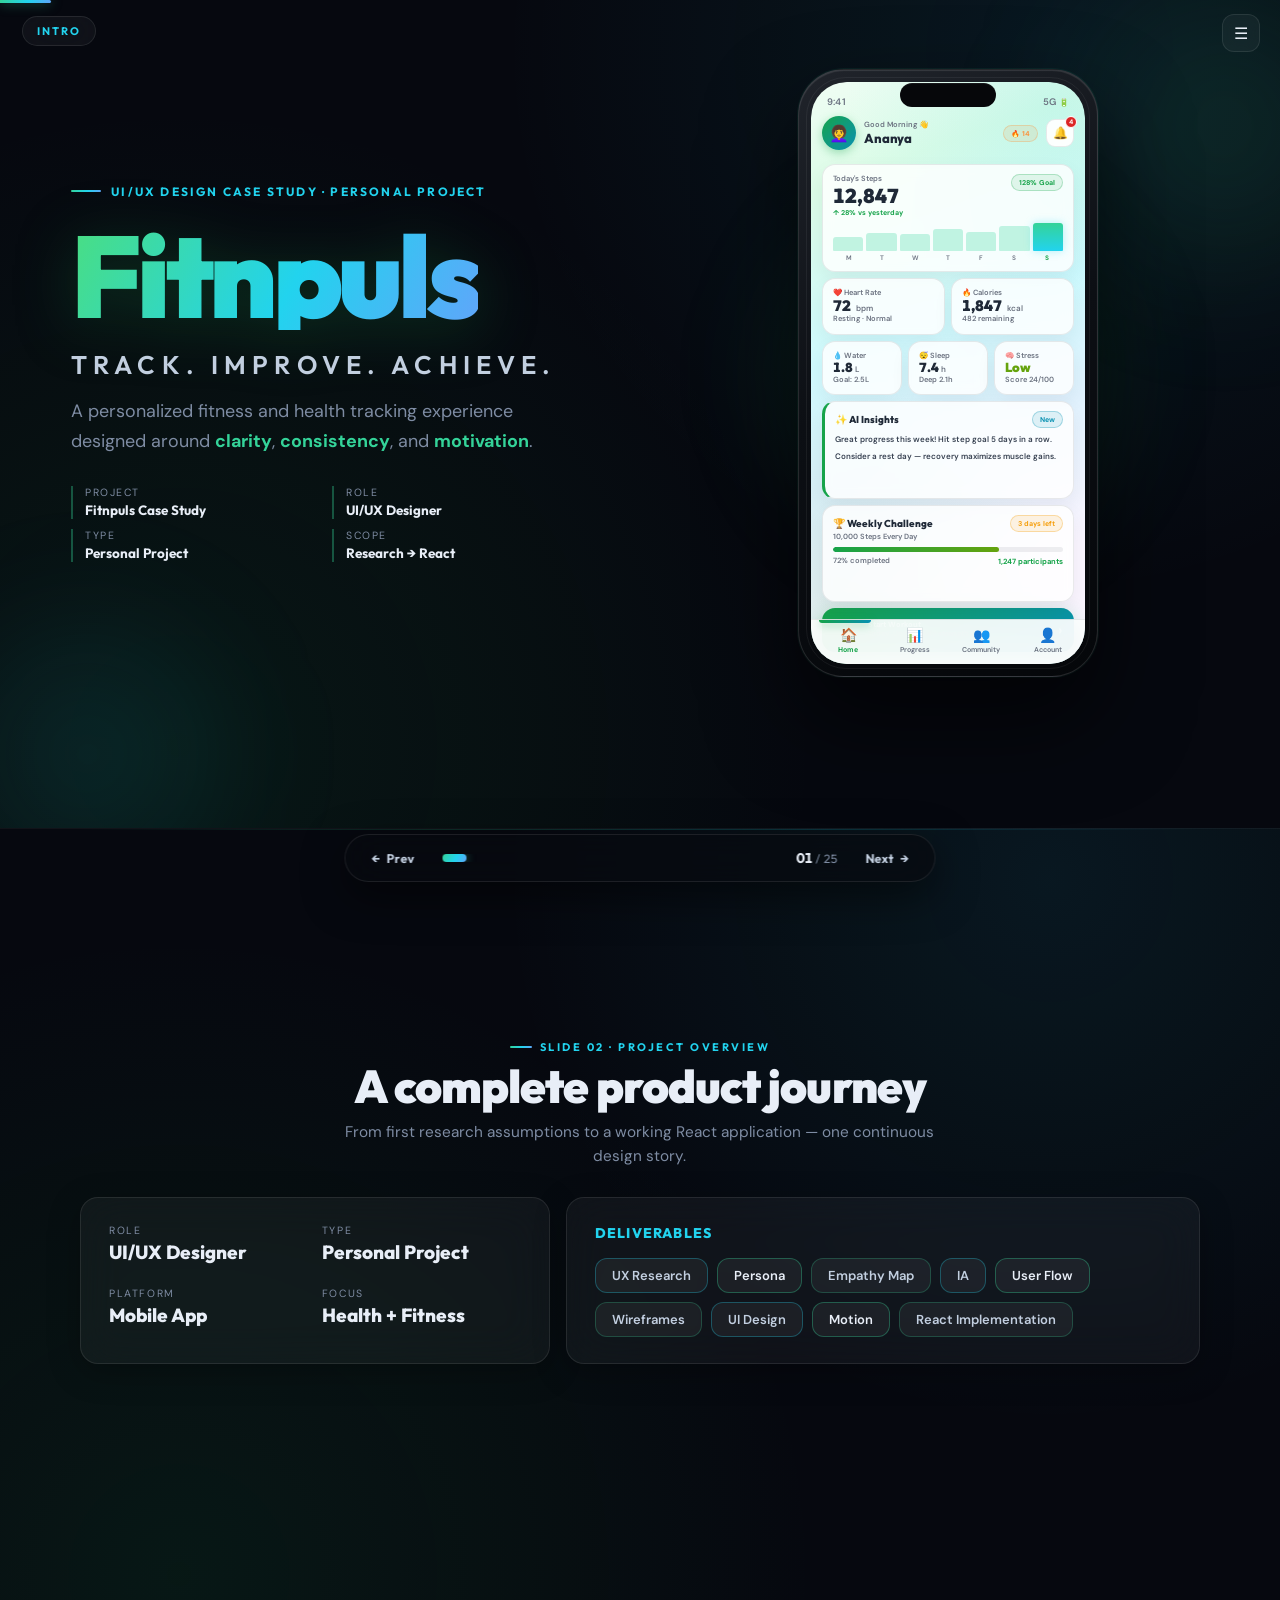
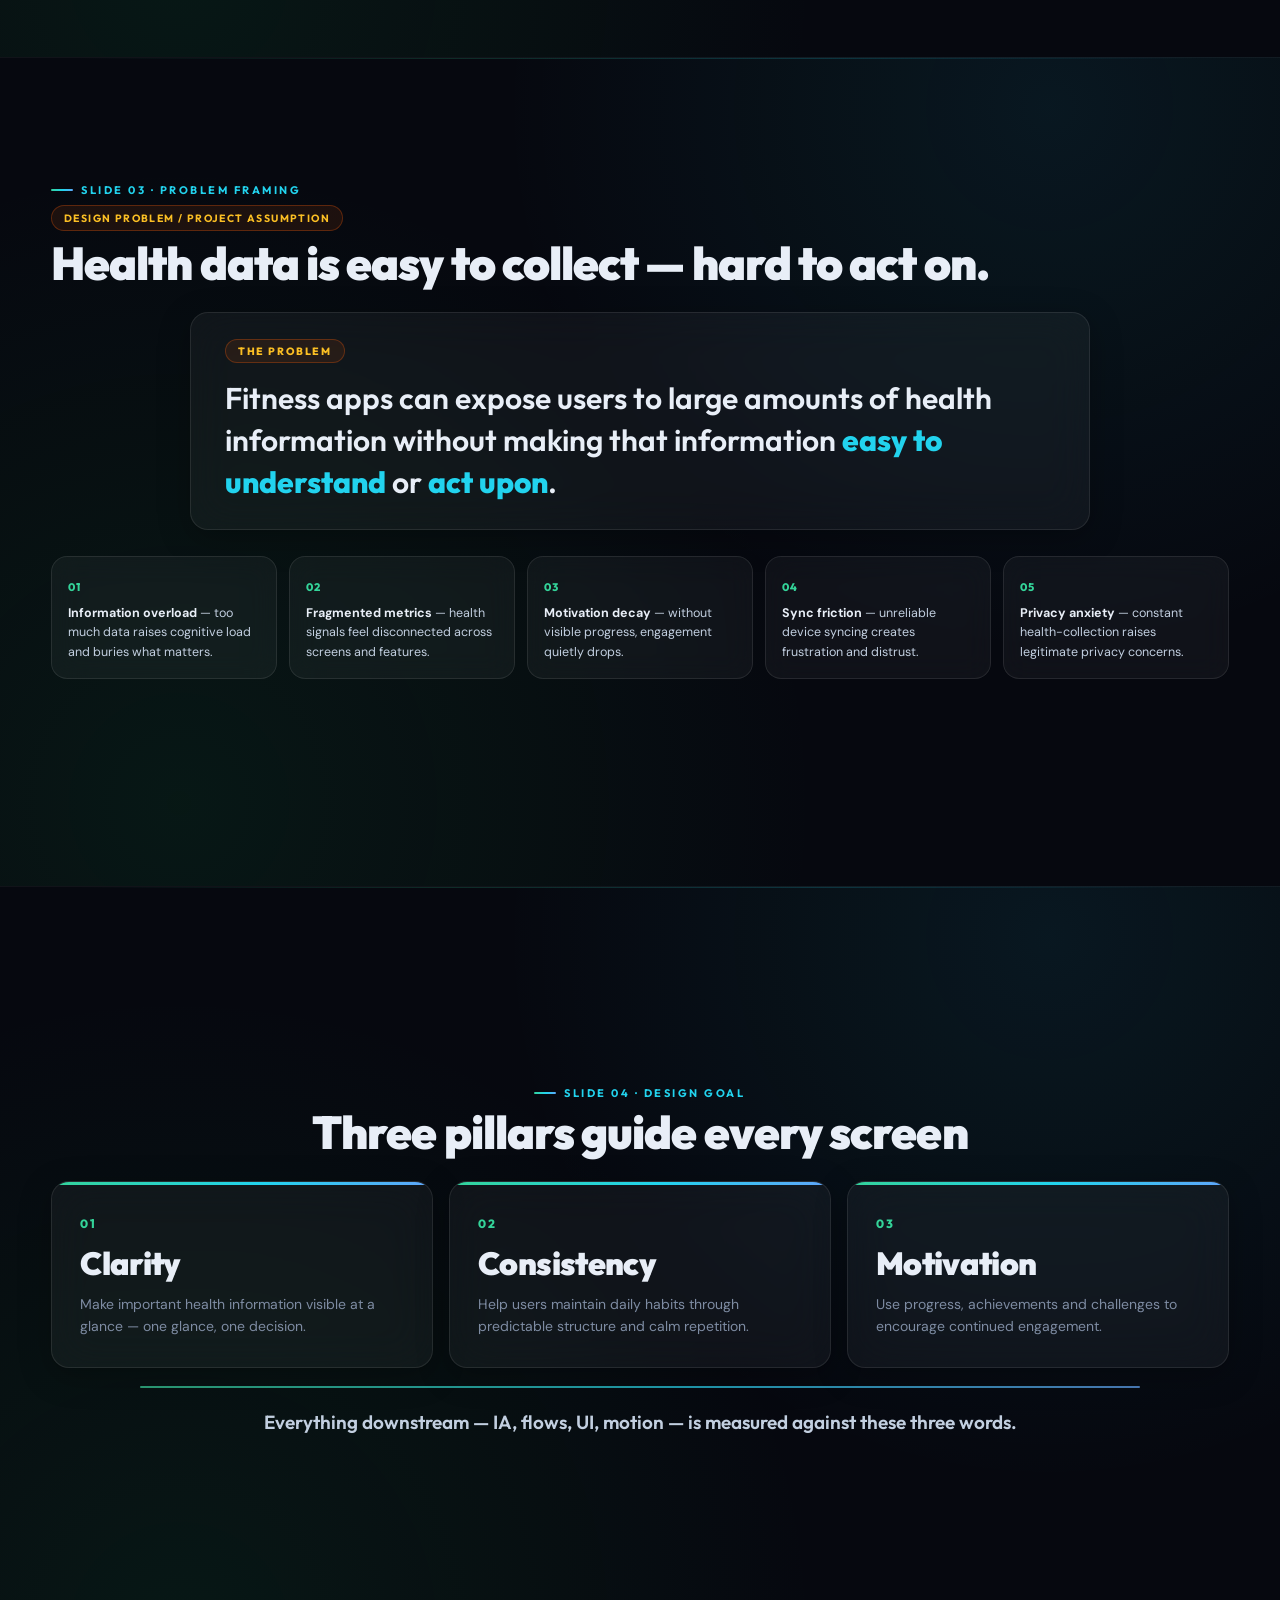
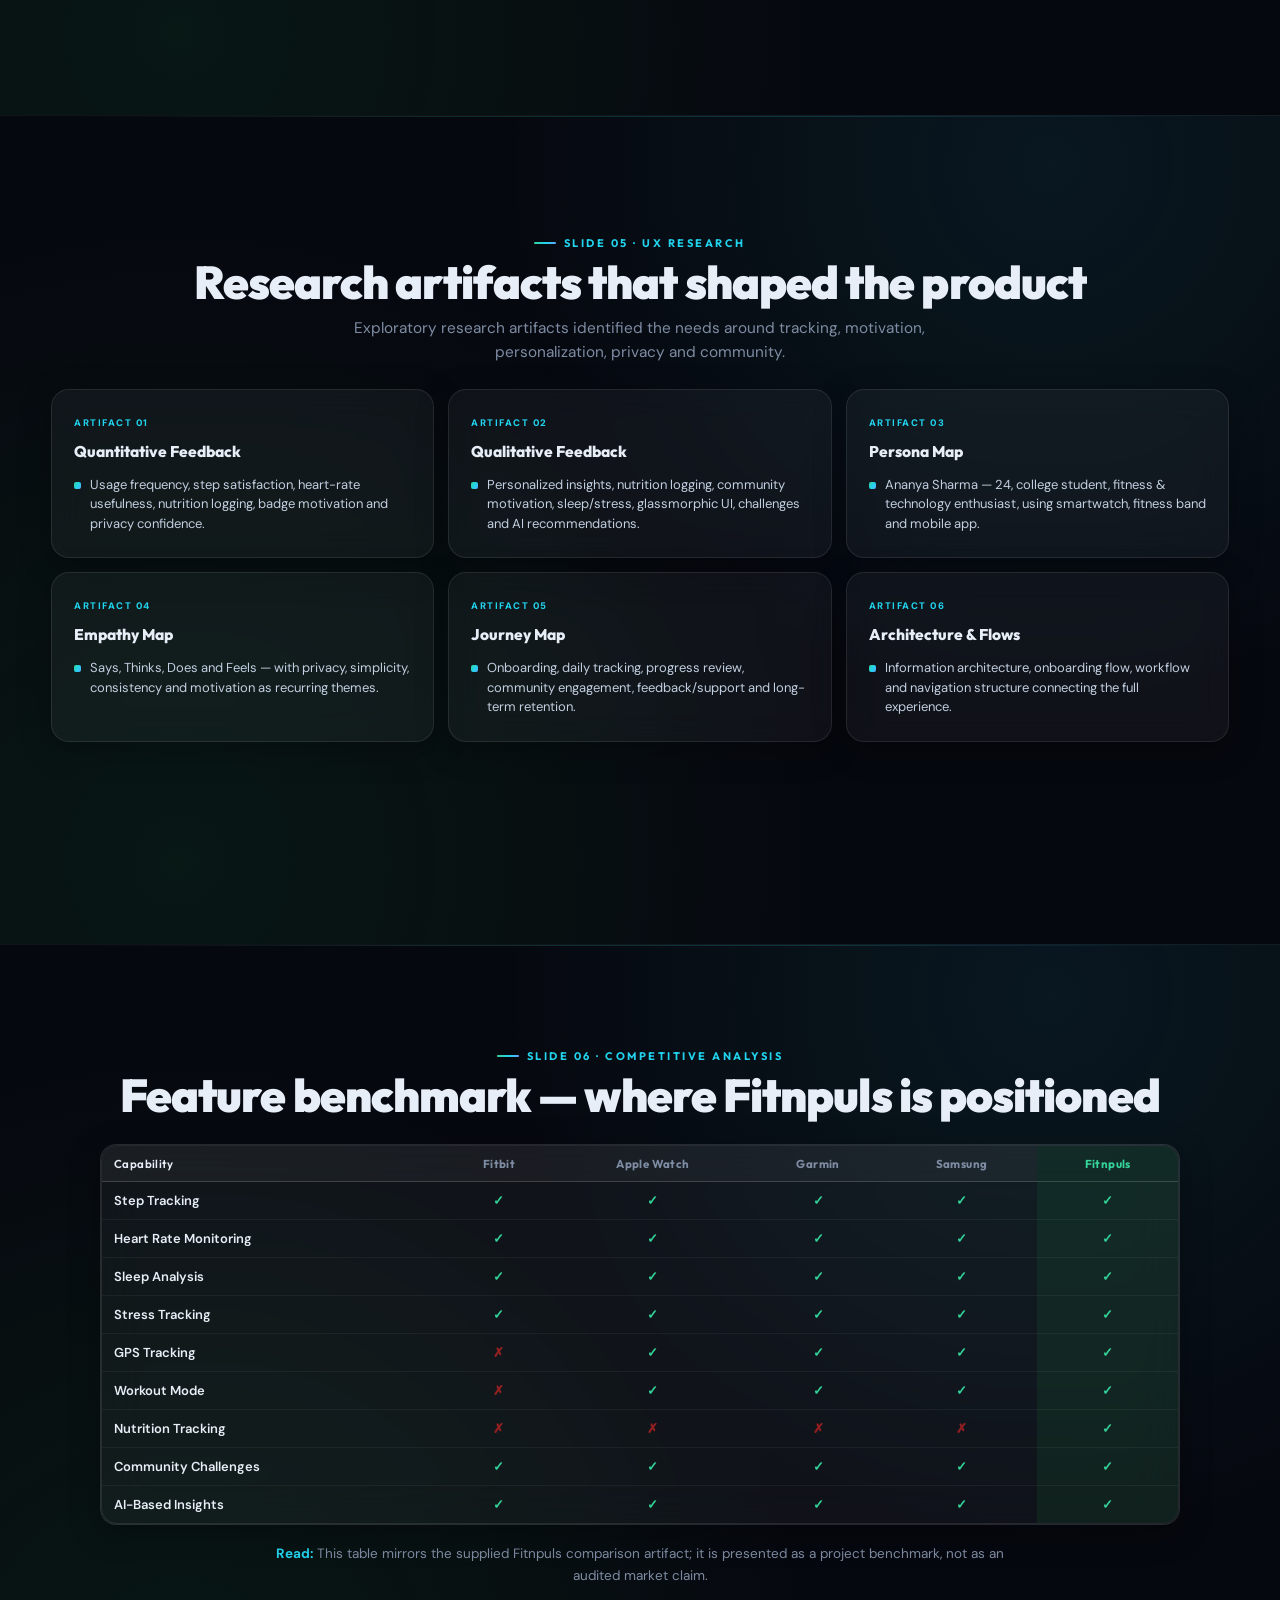
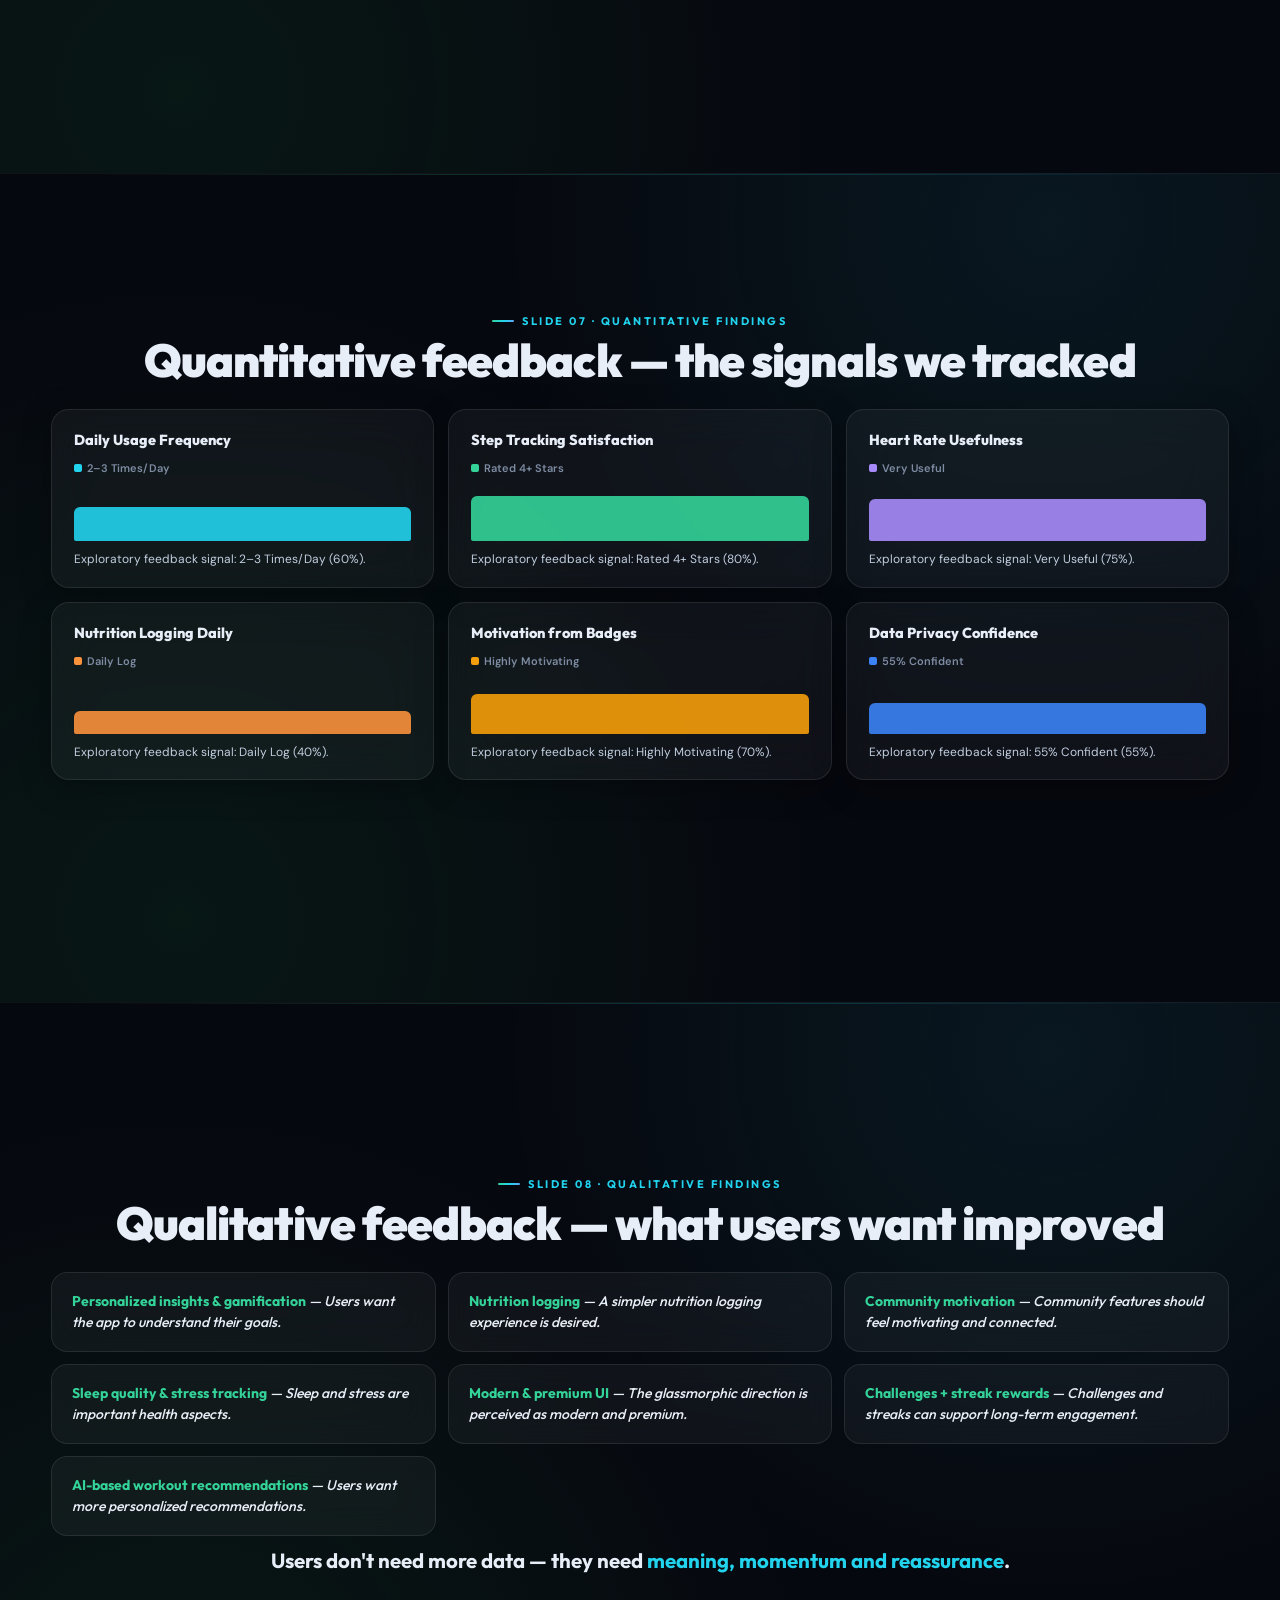
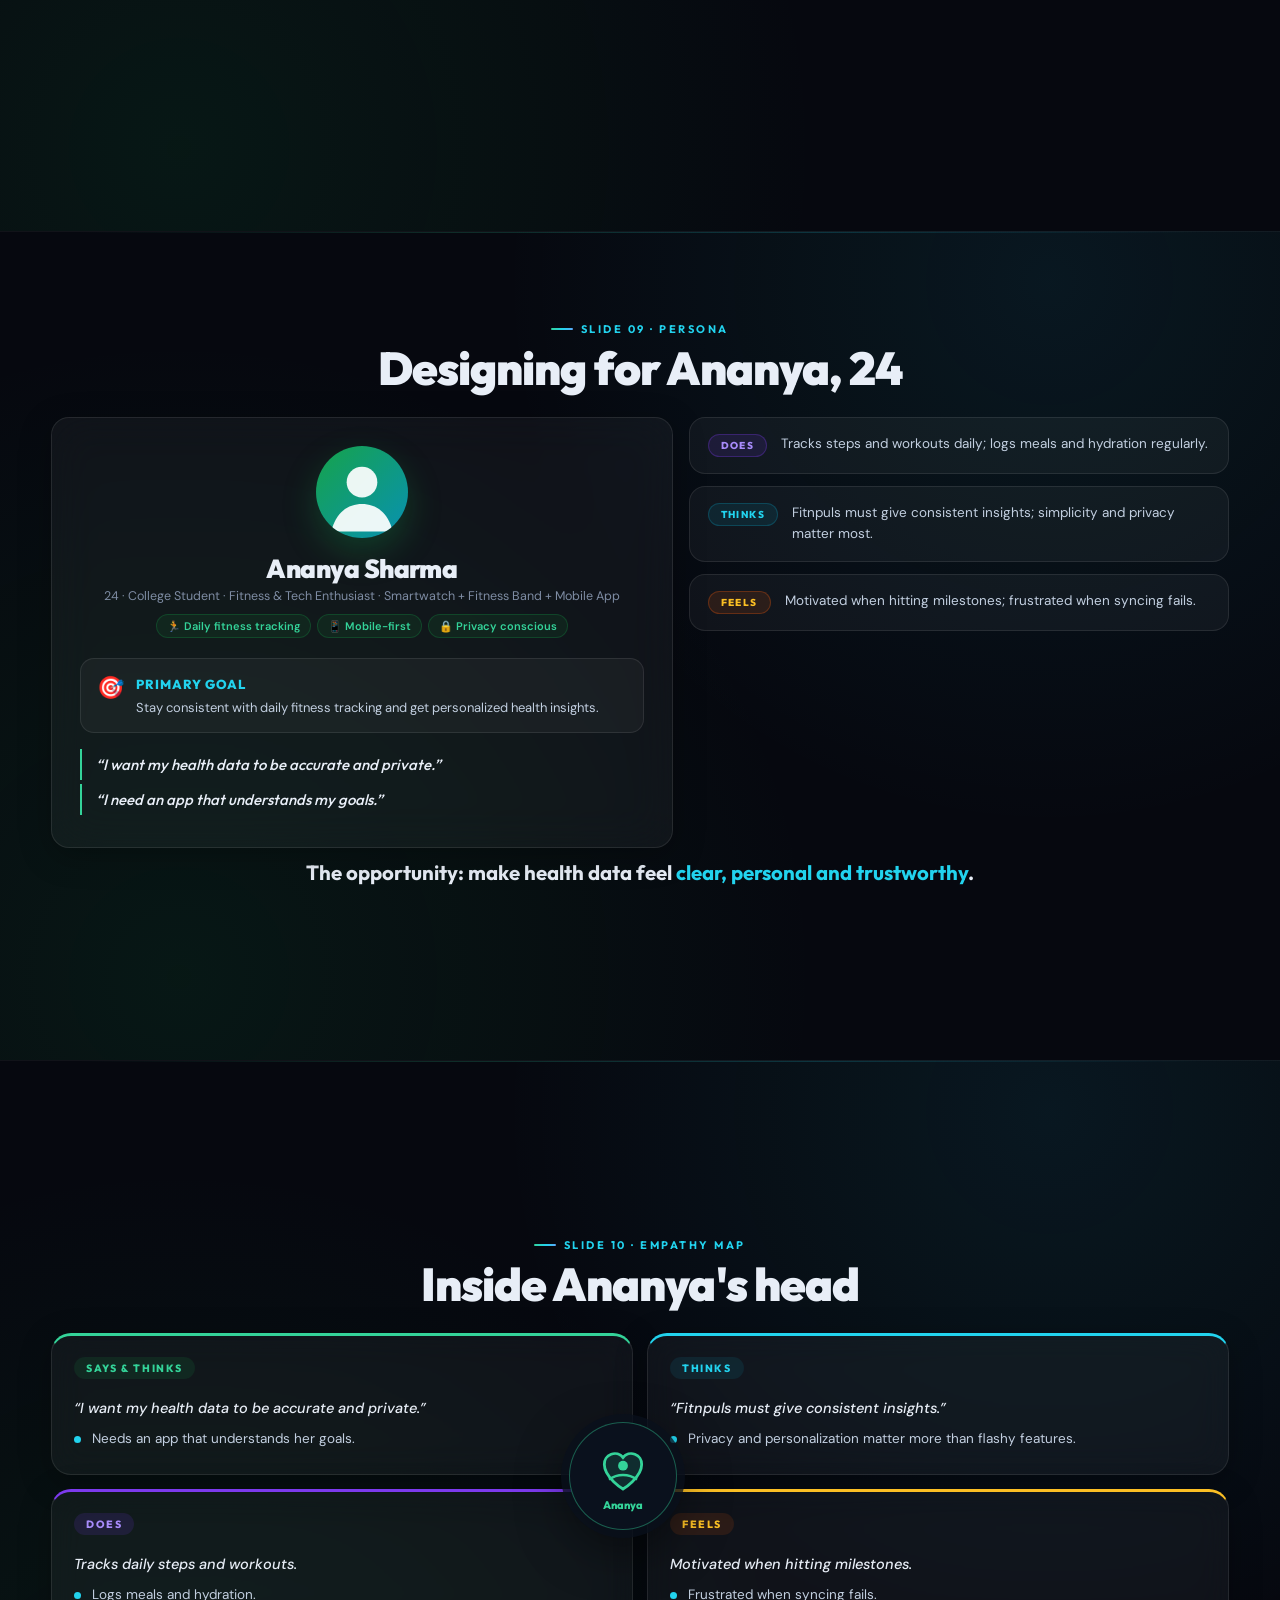
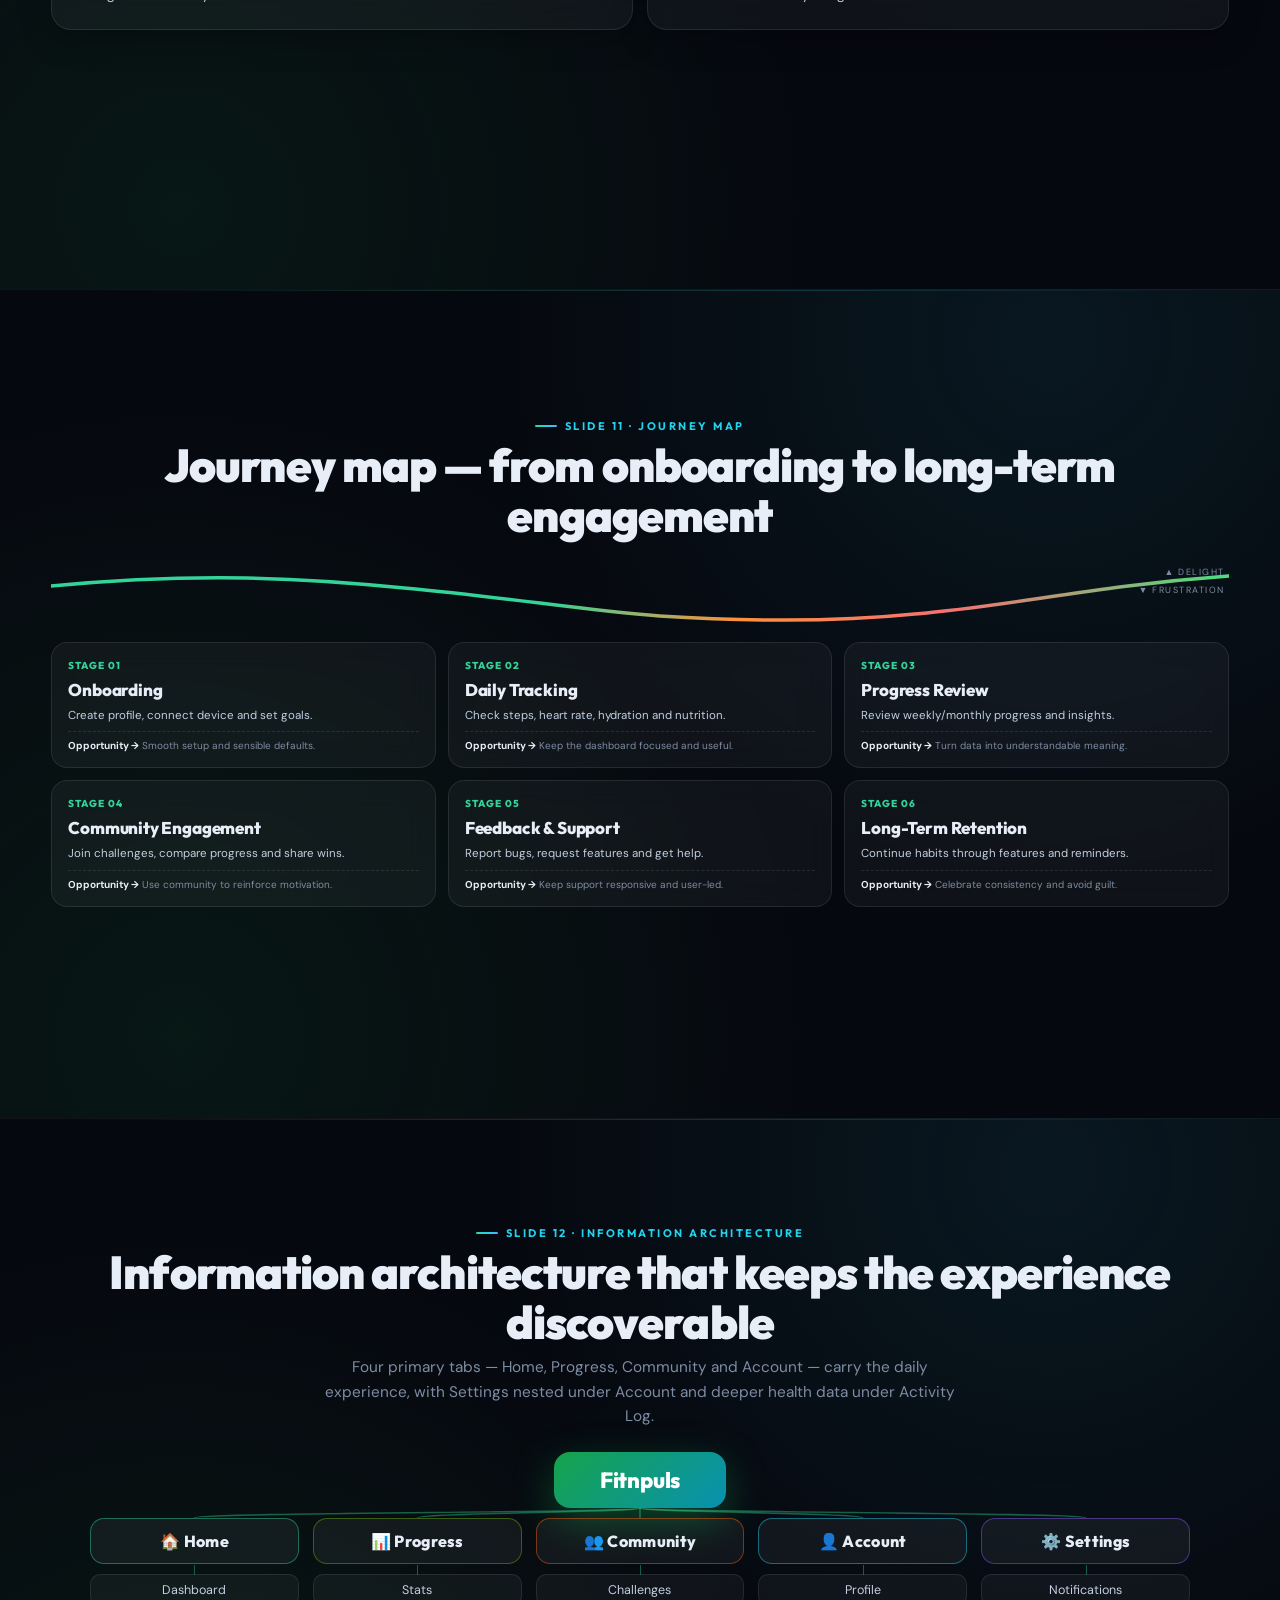
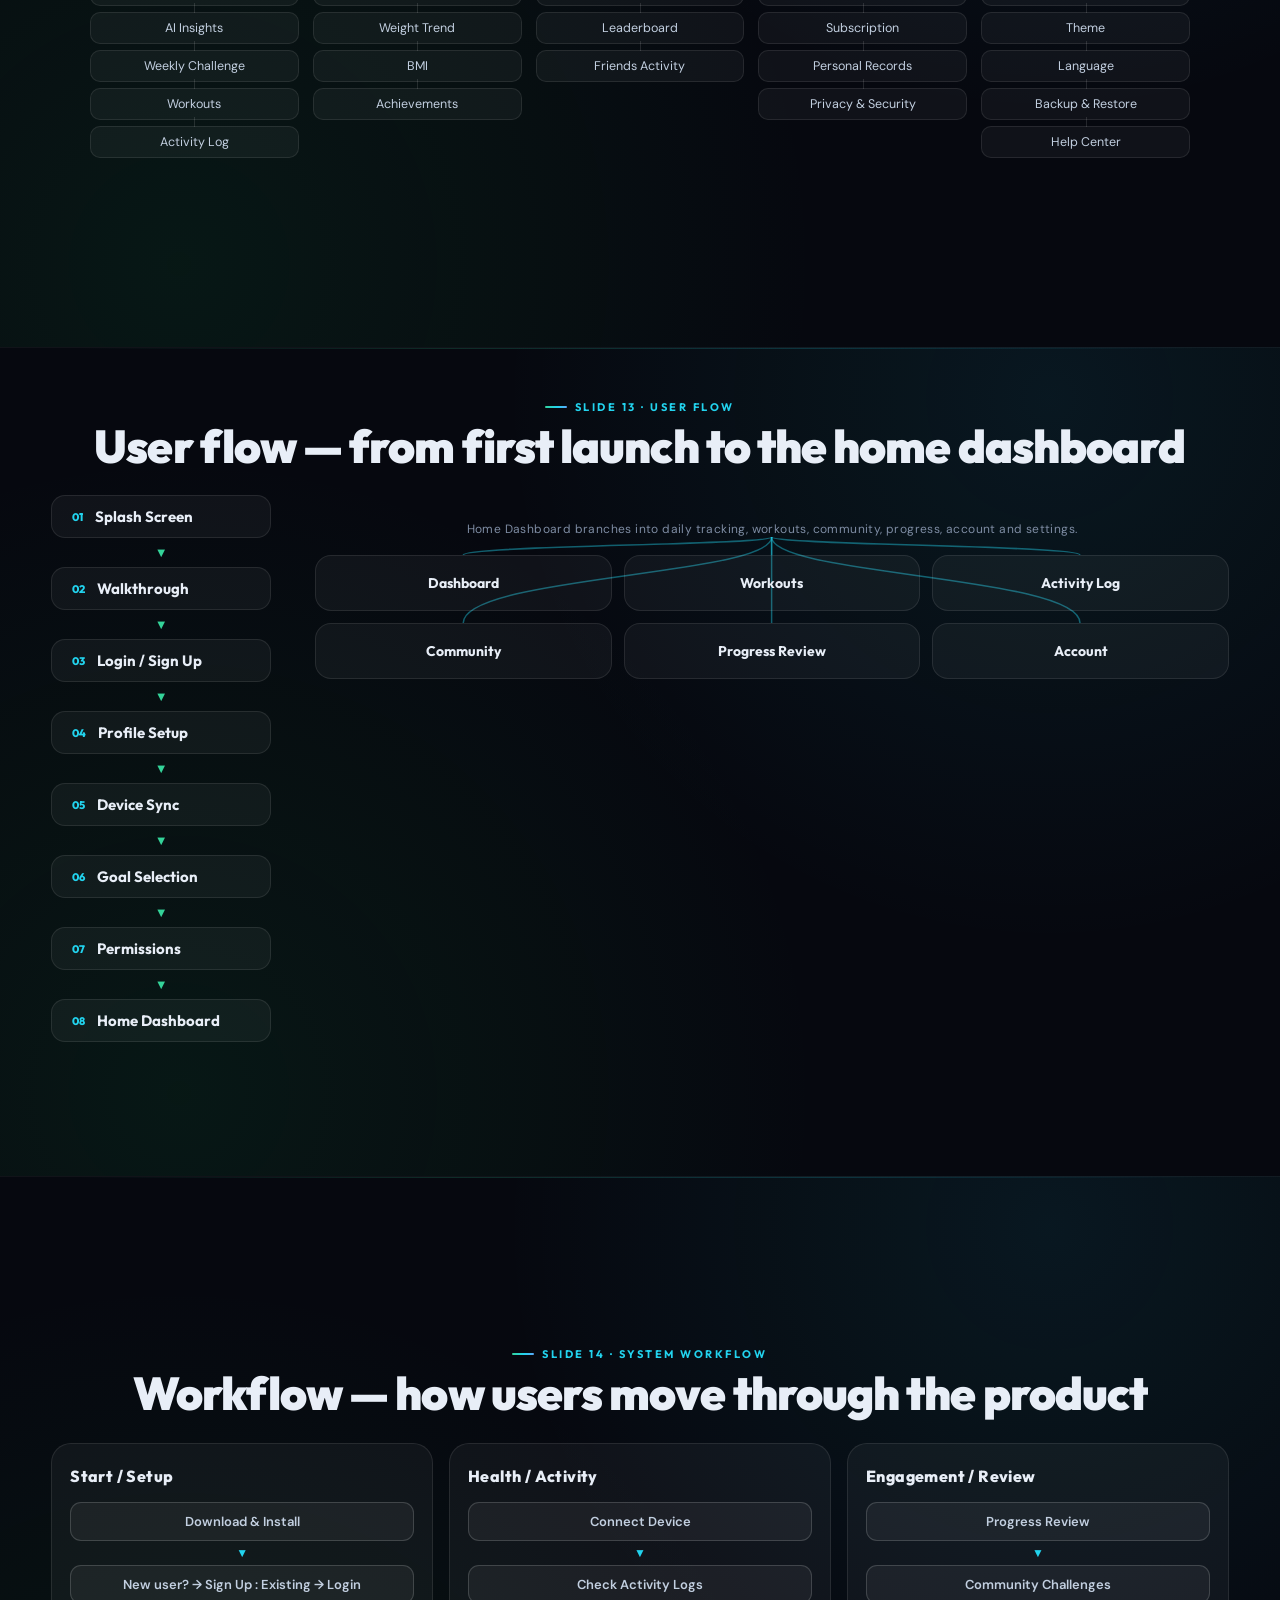
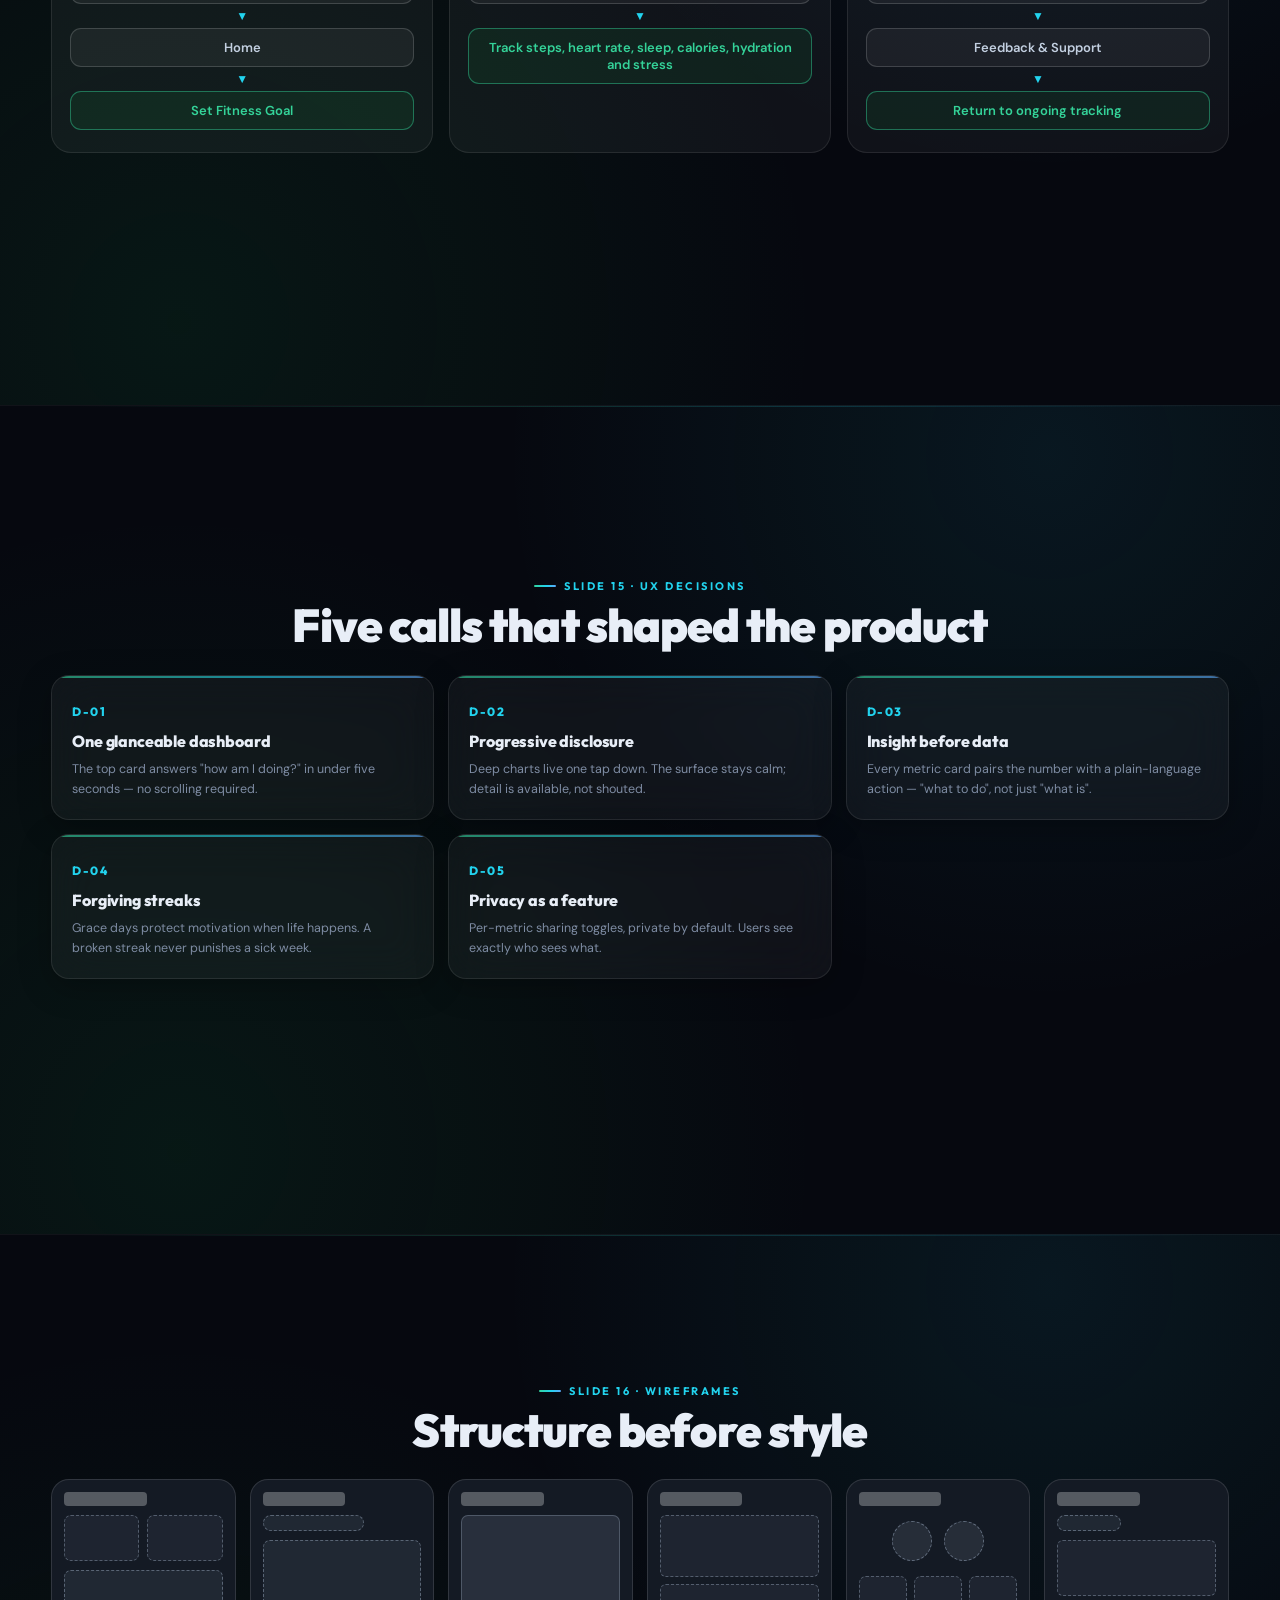
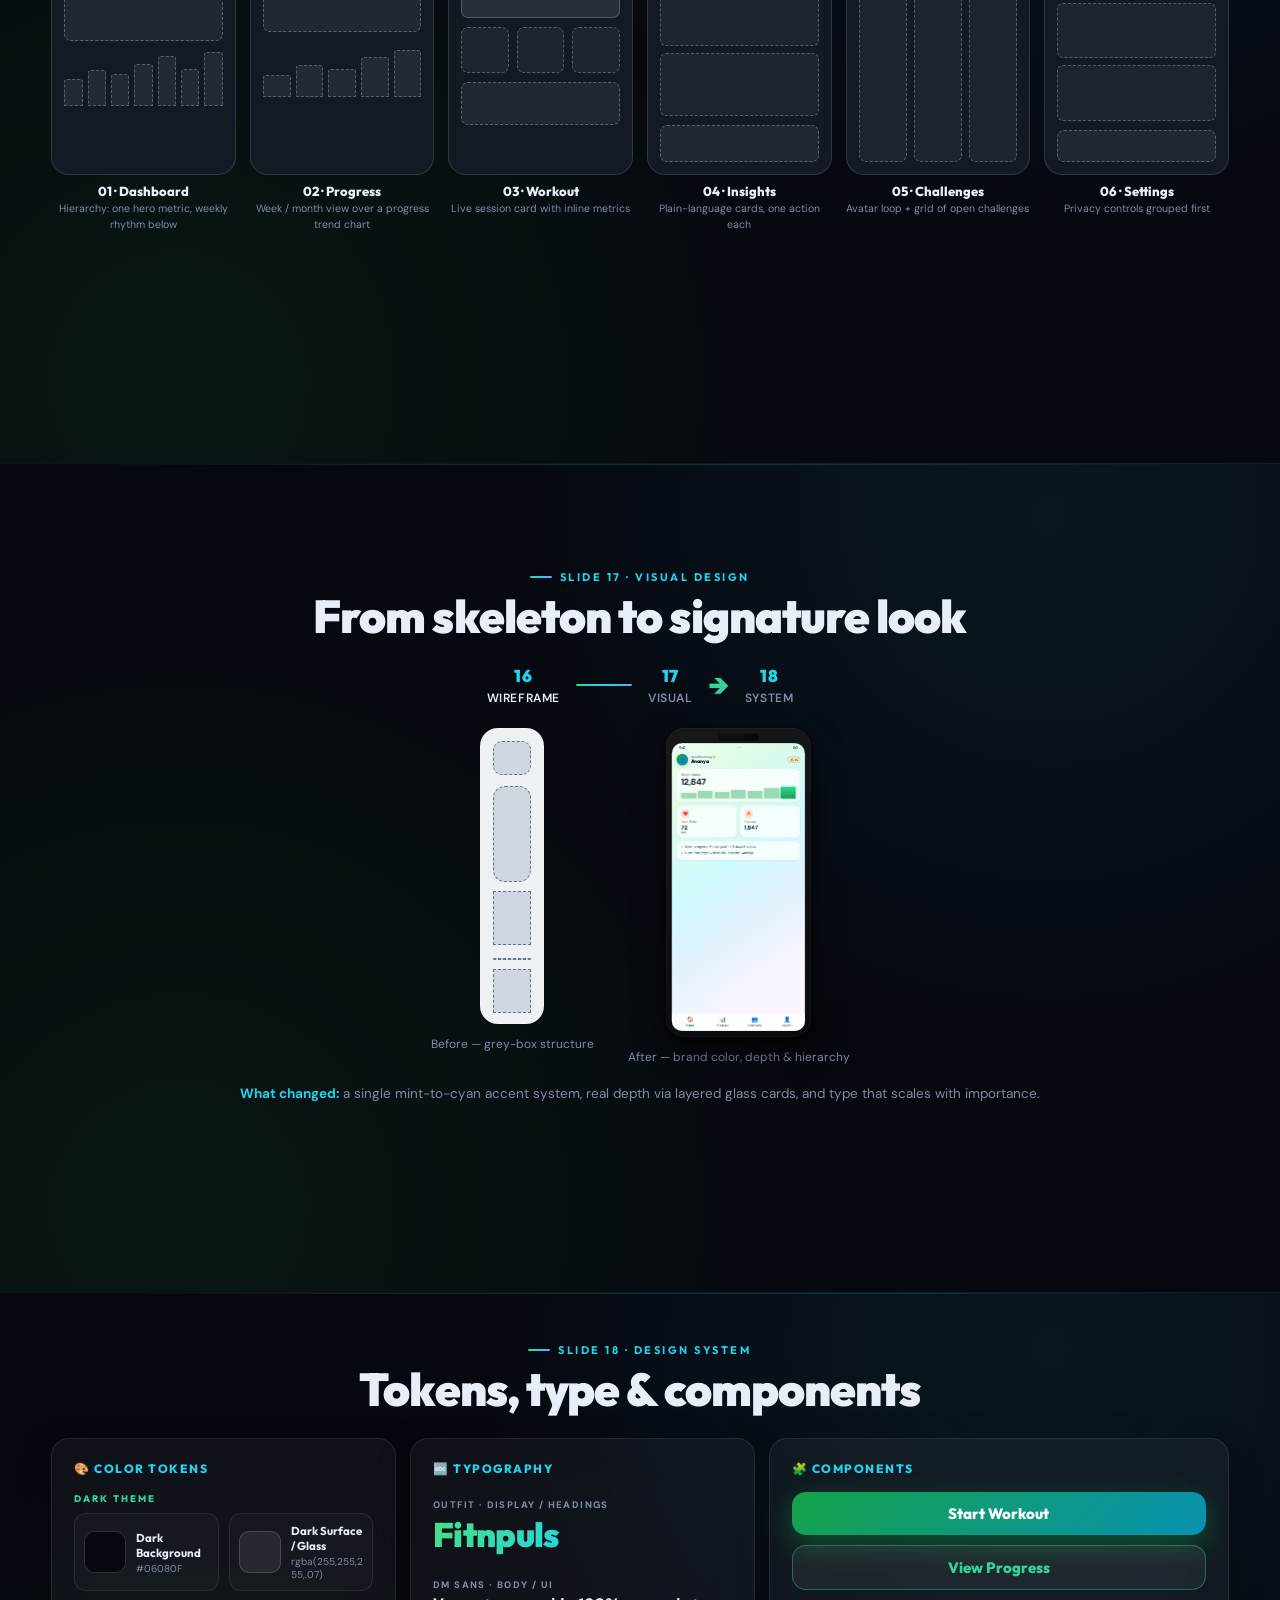
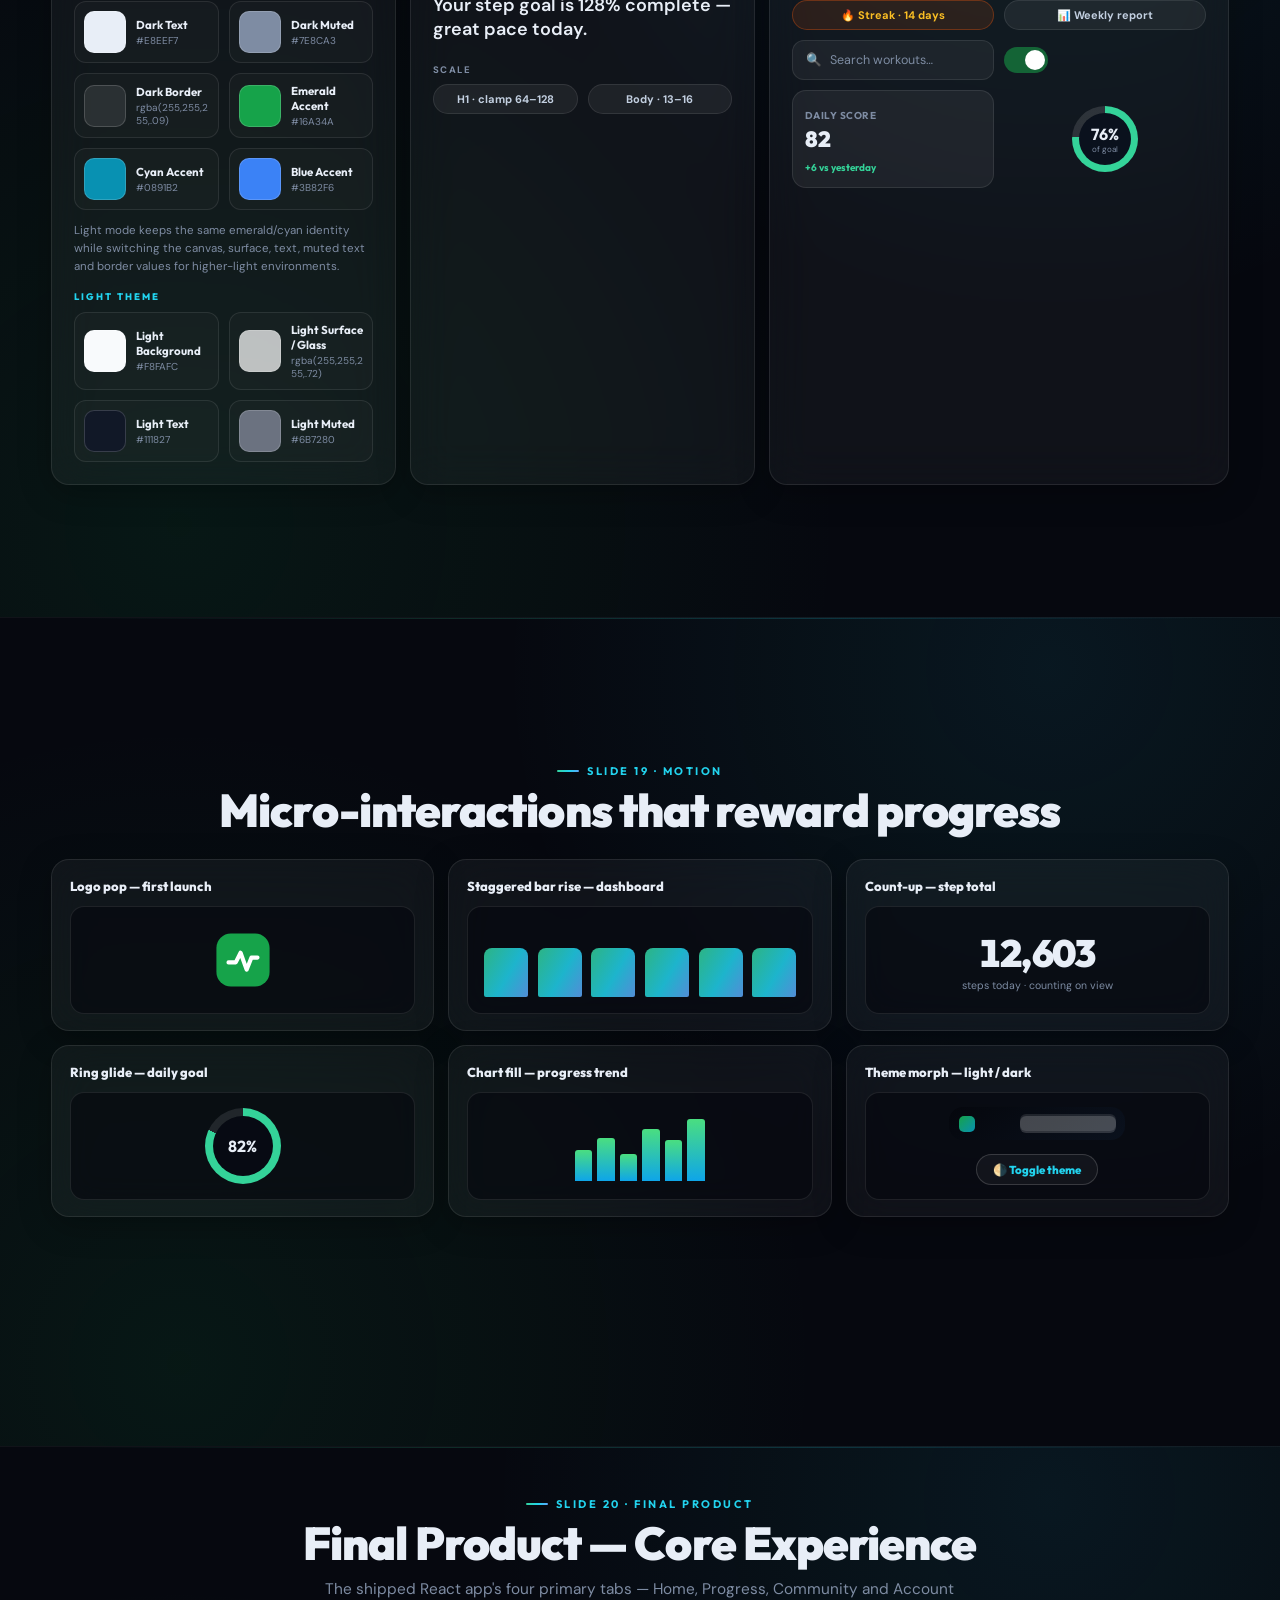
==== commit 6783590d: "Fix spelling of 'Fitnpulse' to 'Fitnpuls'" ====
--- a/case-study/index.html
+++ b/case-study/index.html
@@ -5,9 +5,9 @@
 <head>
   <meta charset="utf-8" />
   <meta content="width=device-width, initial-scale=1.0" name="viewport" />
-  <title>Fitnpulse — UI/UX Design Case Study</title>
+  <title>Fitnpuls — UI/UX Design Case Study</title>
   <meta
-    content="Fitnpulse — a personalized fitness and health tracking experience. A UI/UX case-study presentation: problem, research, persona, IA, flows, wireframes, visual design, interaction and implementation."
+    content="Fitnpuls — a personalized fitness and health tracking experience. A UI/UX case-study presentation: problem, research, persona, IA, flows, wireframes, visual design, interaction and implementation."
     name="description" />
   <link
     href="data:image/svg+xml,%3Csvg xmlns='http://www.w3.org/2000/svg' viewBox='0 0 48 48'%3E%3Cdefs%3E%3ClinearGradient id='g' x1='0' y1='0' x2='48' y2='48' gradientUnits='userSpaceOnUse'%3E%3Cstop offset='0' stop-color='%2316A34A'/%3E%3Cstop offset='1' stop-color='%230891B2'/%3E%3C/linearGradient%3E%3C/defs%3E%3Ccircle cx='24' cy='24' r='23' fill='url(%23g)'/%3E%3Cpolyline points='6,26 11,26 14,17 18,35 22,20 26,26 32,26 38,26' fill='none' stroke='white' stroke-width='2.5' stroke-linecap='round' stroke-linejoin='round'/%3E%3C/svg%3E"
@@ -23,9 +23,9 @@
 <body>
   <script id="site-config" type="application/json">
     {
-      "appUrl": "https://rr188351.github.io/Fitnpulse-app/",
+      "appUrl": "https://rr188351.github.io/Fitnpuls-app/",
       "promoUrl": "https://rr188351.github.io/Fitnplus/#hero",
-      "githubUrl": "https://github.com/rr188351/Fitnpulse-app"
+      "githubUrl": "https://github.com/rr188351/Fitnpuls-app"
     }
   </script>
   <div class="deck">
@@ -53,12 +53,12 @@
       <div class="slide-inner cover-inner">
 <div class="cover-copy">
           <span class="cover-kicker cd cd-1"><i></i> UI/UX Design Case Study · Personal Project</span>
-          <h1 class="cover-title cd cd-2">Fitnpulse</h1>
+          <h1 class="cover-title cd cd-2">Fitnpuls</h1>
           <p class="cover-tag cd cd-3">Track. Improve. Achieve.</p>
           <p class="cover-sub cd cd-4">A personalized fitness and health tracking experience designed around <em>clarity</em>,
             <em>consistency</em>, and <em>motivation</em>.</p>
           <div class="cover-meta">
-            <div><span>Project</span><b>Fitnpulse Case Study</b></div>
+            <div><span>Project</span><b>Fitnpuls Case Study</b></div>
             <div><span>Role</span><b>UI/UX Designer</b></div>
             <div><span>Type</span><b>Personal Project</b></div>
             <div><span>Scope</span><b>Research → React</b></div>
@@ -402,7 +402,7 @@
     <div class="slide-inner">
       <div class="s-head">
         <span class="eyebrow">Slide 06 · Competitive Analysis</span>
-        <h2 class="s-title">Feature benchmark — where Fitnpulse is positioned</h2>
+        <h2 class="s-title">Feature benchmark — where Fitnpuls is positioned</h2>
       </div>
       <div class="table-wrap glass">
         <table class="cmp-table">
@@ -413,7 +413,7 @@
               <th>Apple Watch</th>
               <th>Garmin</th>
               <th>Samsung</th>
-              <th class="brand-col">Fitnpulse</th>
+              <th class="brand-col">Fitnpuls</th>
             </tr>
           </thead>
           <tbody>
@@ -492,7 +492,7 @@
           </tbody>
         </table>
       </div>
-      <p class="vision-note"><b>Read:</b> This table mirrors the supplied Fitnpulse comparison artifact; it is presented
+      <p class="vision-note"><b>Read:</b> This table mirrors the supplied Fitnpuls comparison artifact; it is presented
         as a project benchmark, not as an audited market claim.</p>
     </div>
   </section>
@@ -627,7 +627,7 @@
             <p>Tracks steps and workouts daily; logs meals and hydration regularly.</p>
           </div>
           <div class="p-row"><span class="p-tag thinks">Thinks</span>
-            <p>Fitnpulse must give consistent insights; simplicity and privacy matter most.</p>
+            <p>Fitnpuls must give consistent insights; simplicity and privacy matter most.</p>
           </div>
           <div class="p-row"><span class="p-tag feels">Feels</span>
             <p>Motivated when hitting milestones; frustrated when syncing fails.</p>
@@ -654,7 +654,7 @@
         </div>
         <div class="e-quad e-thinks glass">
           <span class="e-tag">Thinks</span>
-          <blockquote>“Fitnpulse must give consistent insights.”</blockquote>
+          <blockquote>“Fitnpuls must give consistent insights.”</blockquote>
           <ul>
             <li>Privacy and personalization matter more than flashy features.</li>
           </ul>
@@ -755,7 +755,7 @@
           Settings nested under Account and deeper health data under Activity Log.</p>
       </div>
       <div class="ia">
-        <div class="ia-root">Fitnpulse</div>
+        <div class="ia-root">Fitnpuls</div>
         <div class="ia-branches">
           <div class="ia-branch">
             <div class="ia-node home">🏠 Home</div>
@@ -1106,7 +1106,7 @@
           <h4>🔤 Typography</h4>
           <div class="type-sample">
             <span class="type-label">Outfit · Display / Headings</span>
-            <div class="tp-outfit">Fitnpulse</div>
+            <div class="tp-outfit">Fitnpuls</div>
           </div>
           <div class="type-sample">
             <span class="type-label">DM Sans · Body / UI</span>
@@ -1605,7 +1605,7 @@
       <div class="s-head">
         <span class="eyebrow">Slide 21 · Theme Adaptation</span>
         <h2 class="s-title">One interface, two visual modes</h2>
-        <p class="s-sub">The same Fitnpulse Dashboard structure, content and hierarchy — adapted through theme tokens only.</p>
+        <p class="s-sub">The same Fitnpuls Dashboard structure, content and hierarchy — adapted through theme tokens only.</p>
       </div>
       <div class="theme-compare">
         <figure class="theme-compare-card glass">
@@ -1747,18 +1747,18 @@
     <div class="slide-inner">
       <span class="eyebrow">Slide 25 · Thank You</span>
       <h2 class="final-heading">Track. Improve. Achieve.</h2>
-      <p class="final-sub">Fitnpulse proves that a fitness app can be clear, motivating and private —<br />one glance,
+      <p class="final-sub">Fitnpuls proves that a fitness app can be clear, motivating and private —<br />one glance,
         one decision, one small win at a time.</p>
       <div class="cover-meta">
-        <div><span>Project</span><b>Fitnpulse Case Study</b></div>
+        <div><span>Project</span><b>Fitnpuls Case Study</b></div>
         <div><span>Role</span><b>UI/UX Designer</b></div>
         <div><span>Type</span><b>Personal Project</b></div>
         <div><span>Scope</span><b>Research → React</b></div>
       </div>
       <div class="final-cta">
-        <a class="btn-grad" href="https://rr188351.github.io/Fitnpulse-app/" rel="noopener" target="_blank">📱 View the
+        <a class="btn-grad" href="https://rr188351.github.io/Fitnpuls-app/" rel="noopener" target="_blank">📱 View the
           App</a>
-        <a class="btn-ghost" href="https://github.com/rr188351/Fitnpulse-app" rel="noopener" target="_blank">⭐ Star on
+        <a class="btn-ghost" href="https://github.com/rr188351/Fitnpuls-app" rel="noopener" target="_blank">⭐ Star on
           GitHub</a>
       </div>
     </div>
@@ -1774,4 +1774,4 @@
   <script src="js/main.js"></script>
 </body>
 
-</html>+</html>
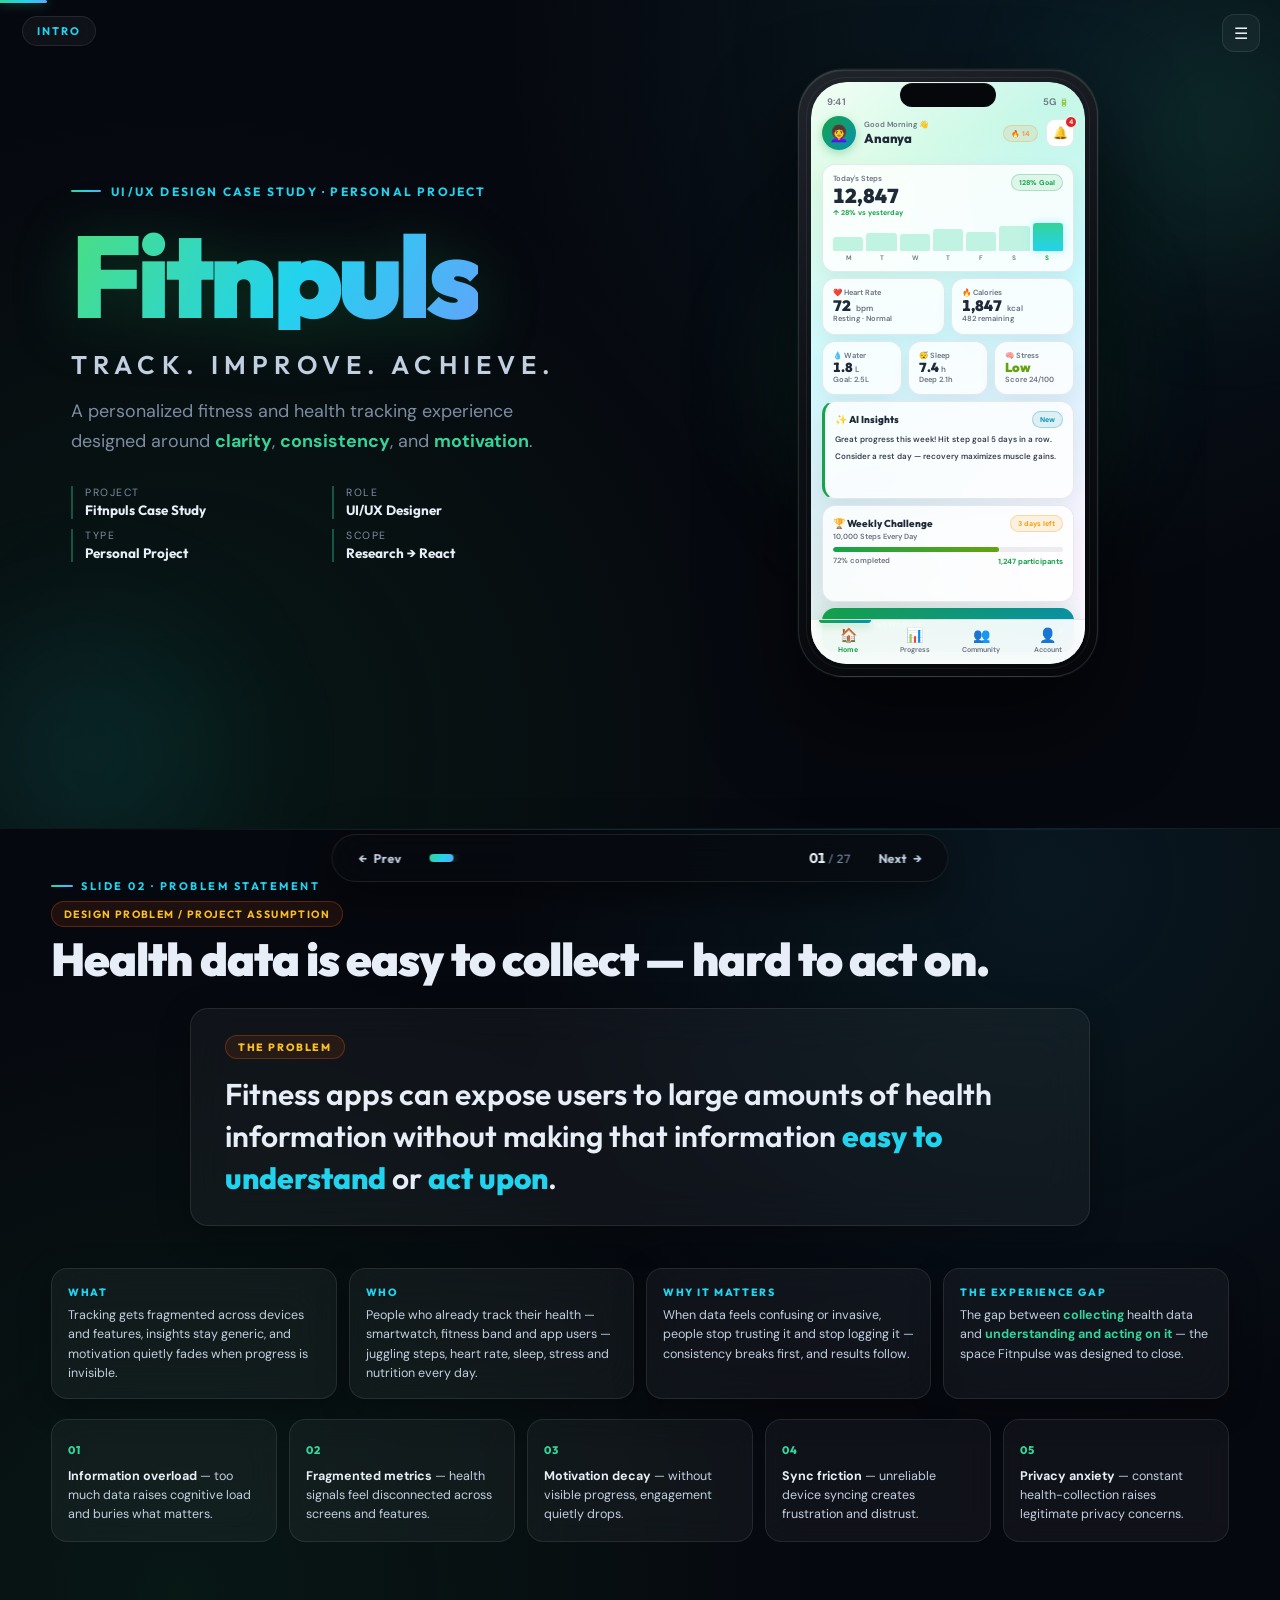
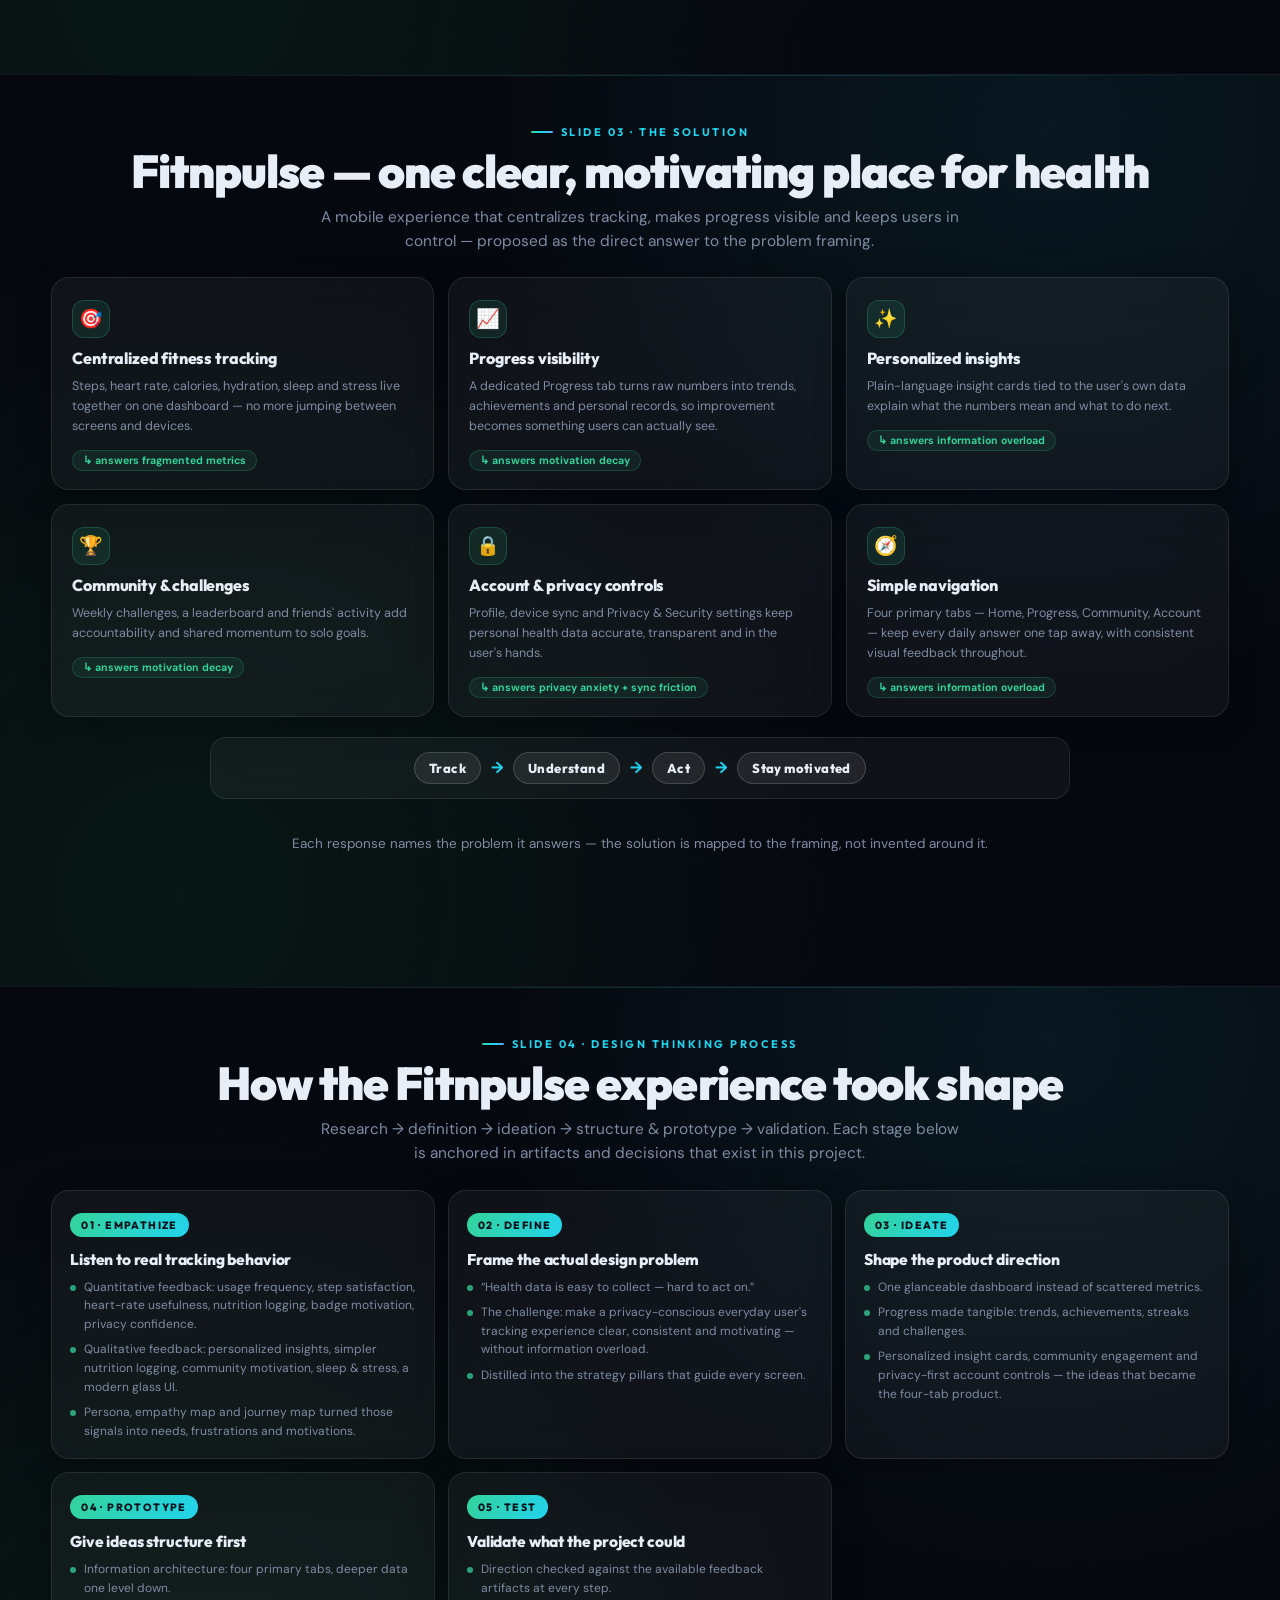
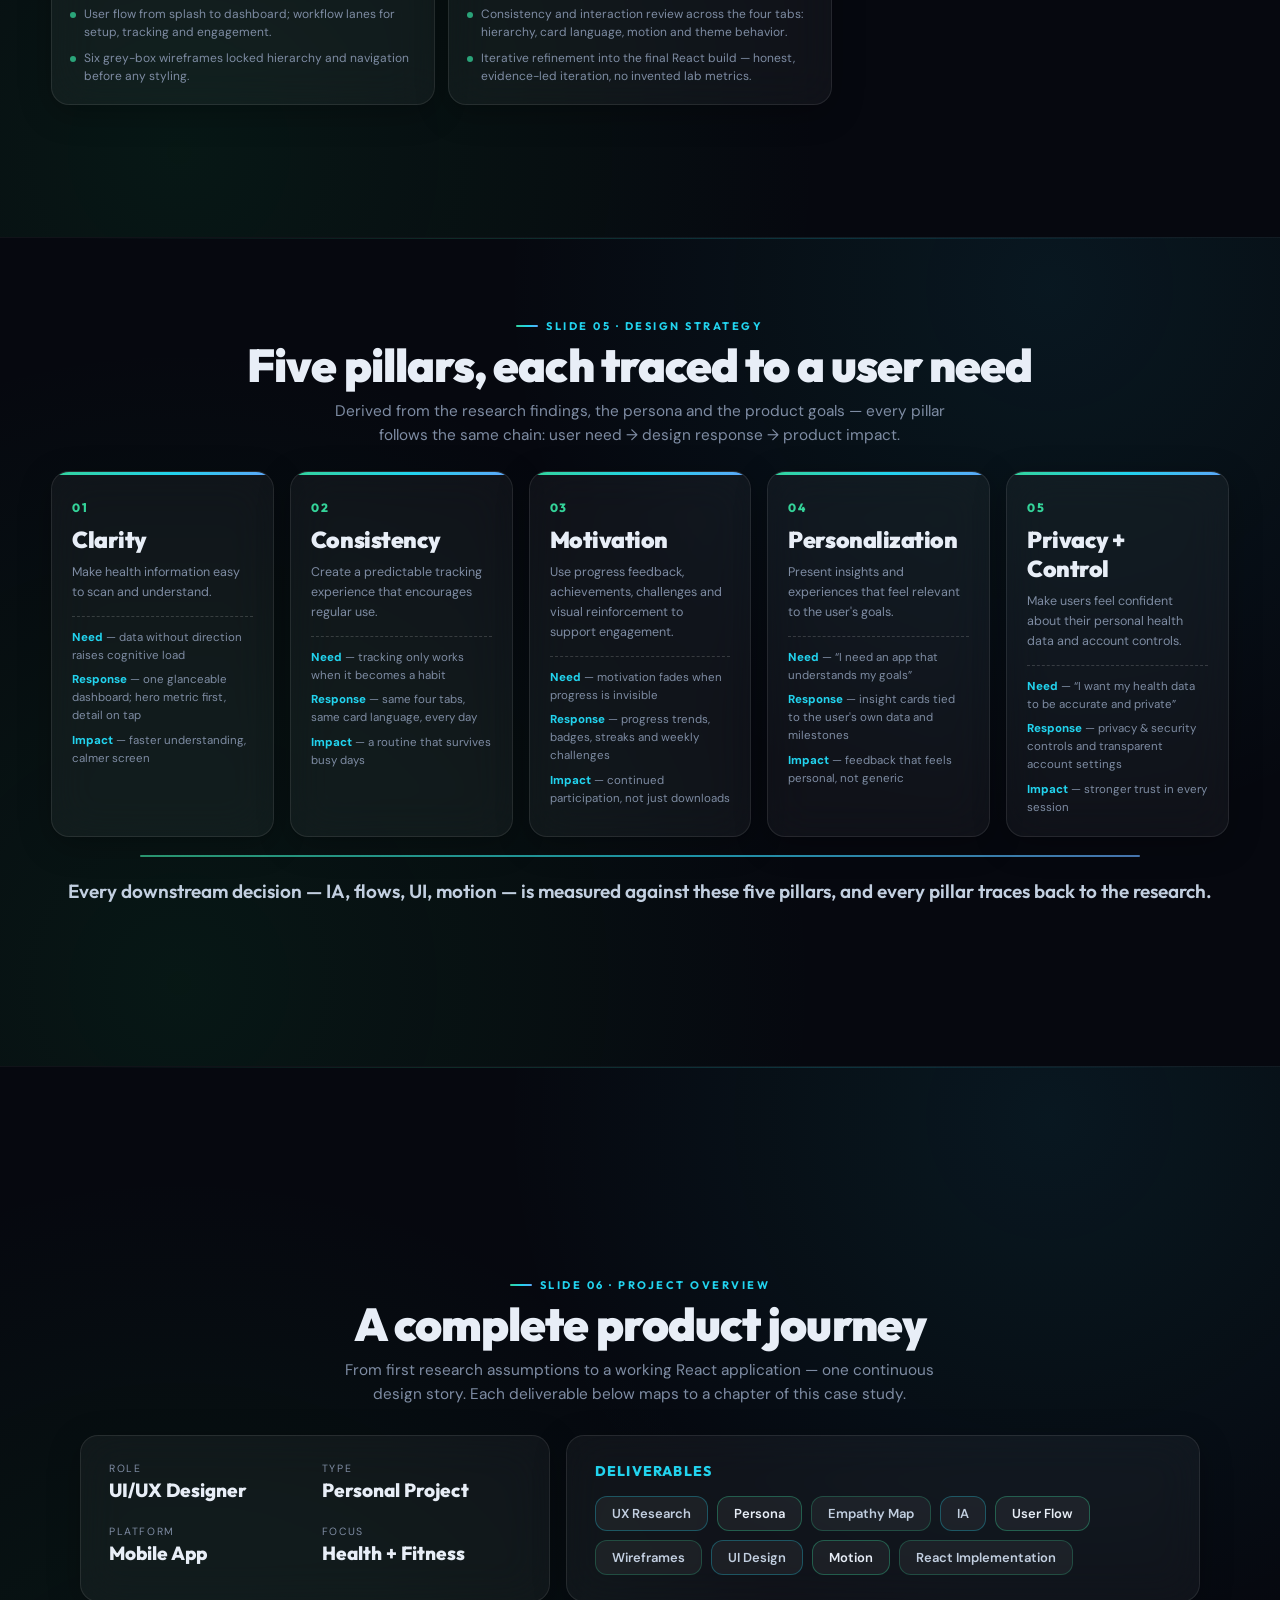
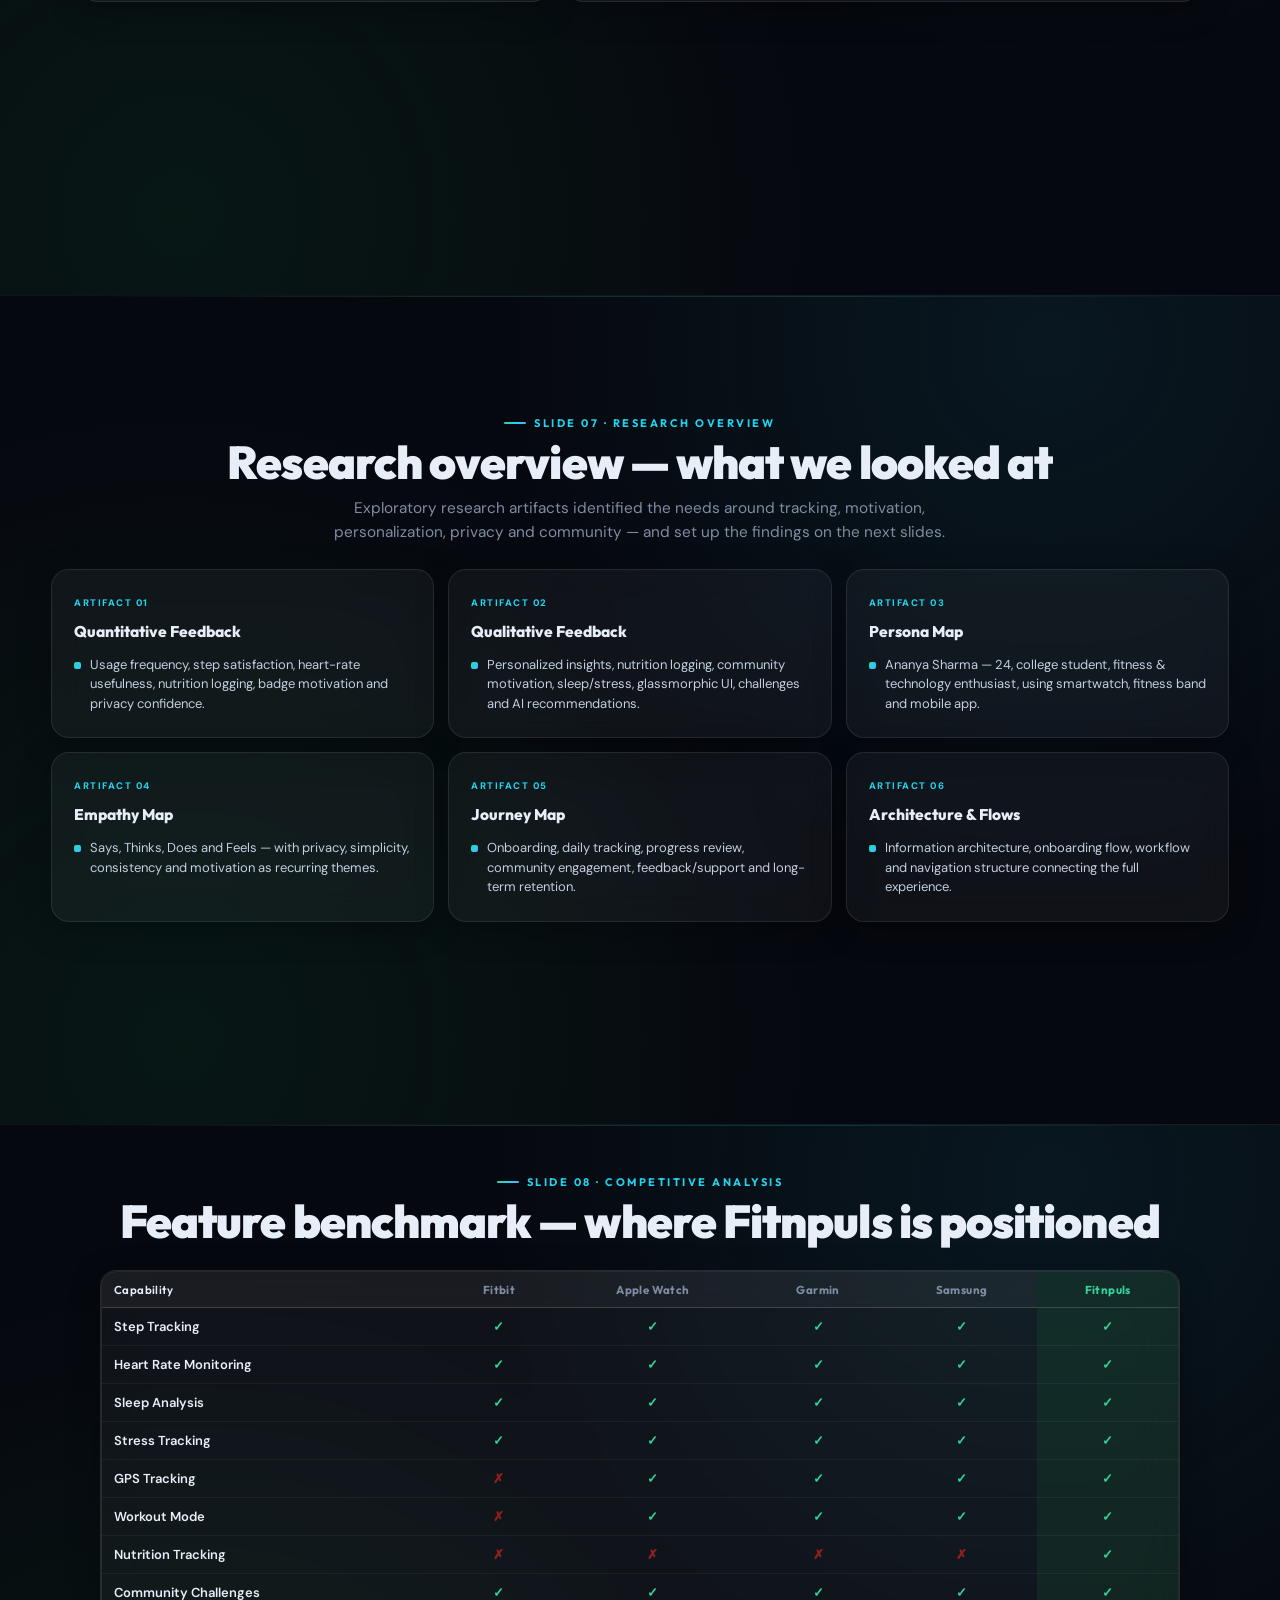
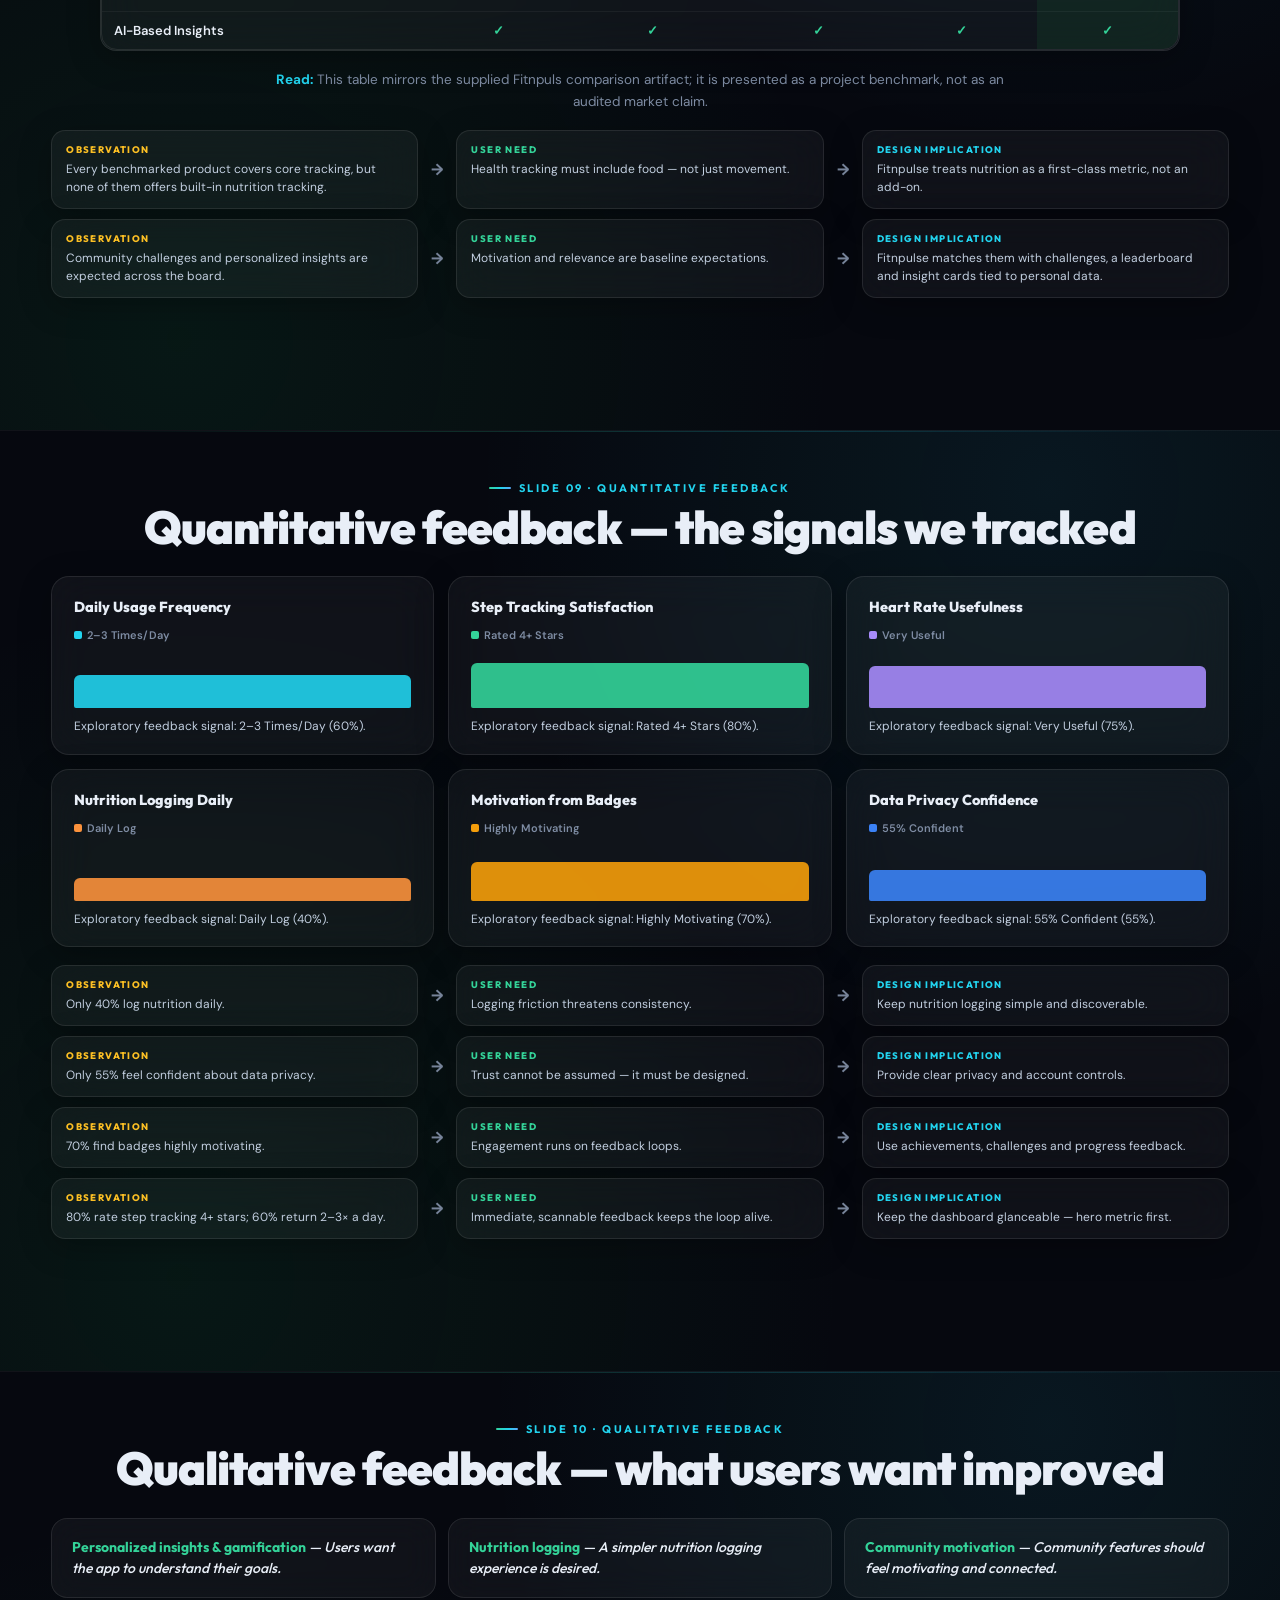
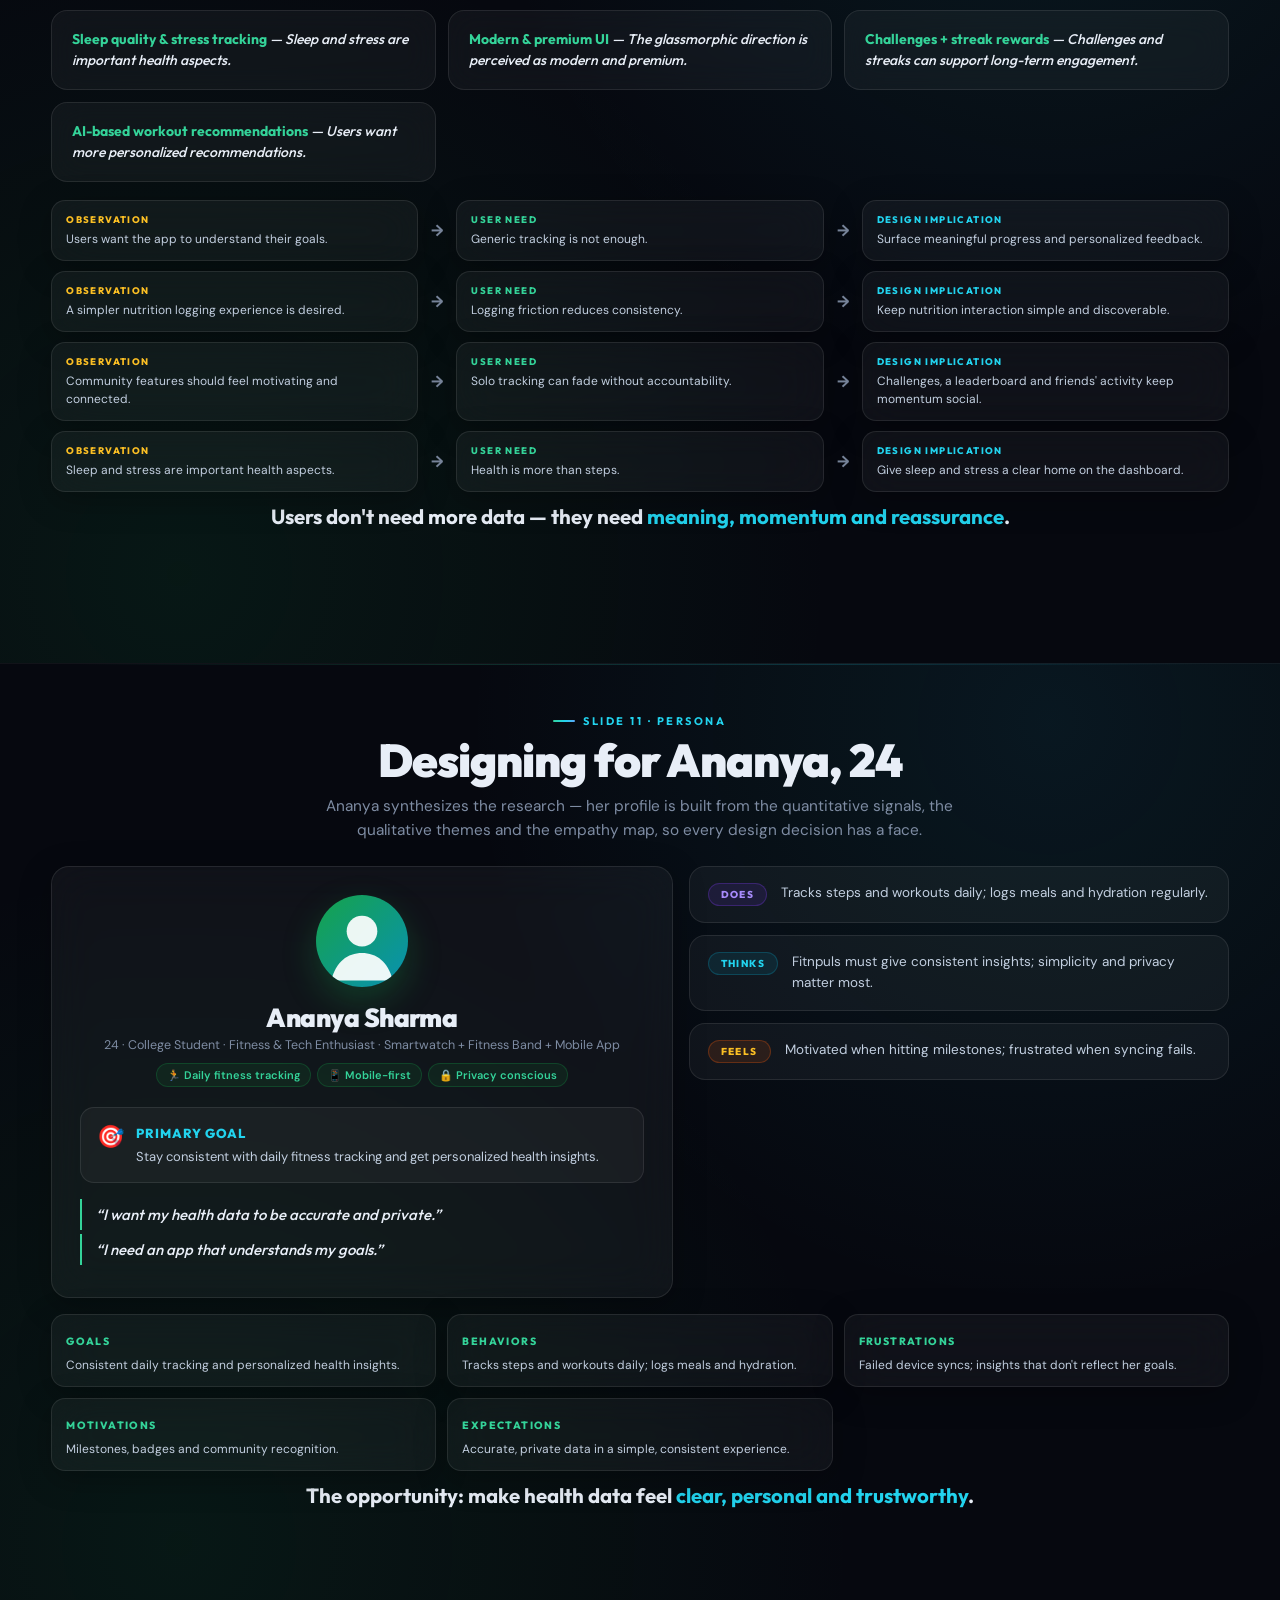
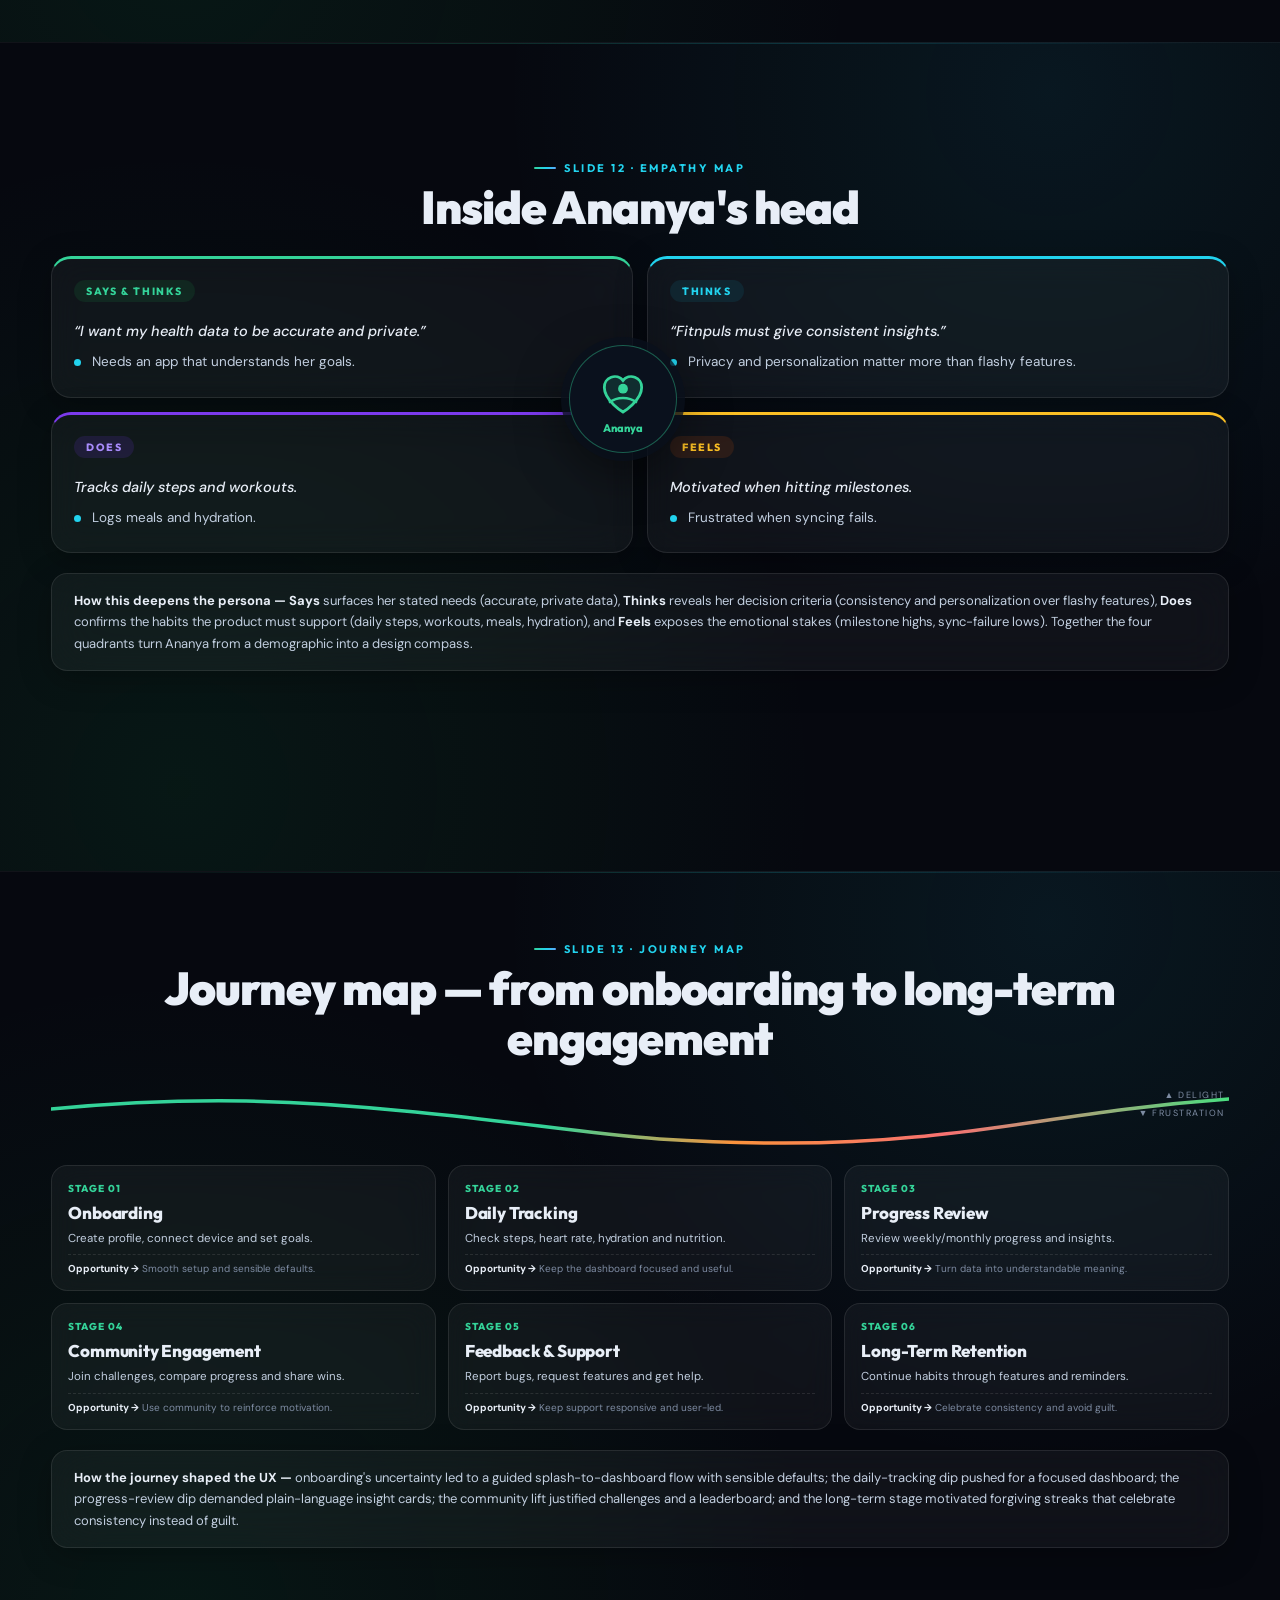
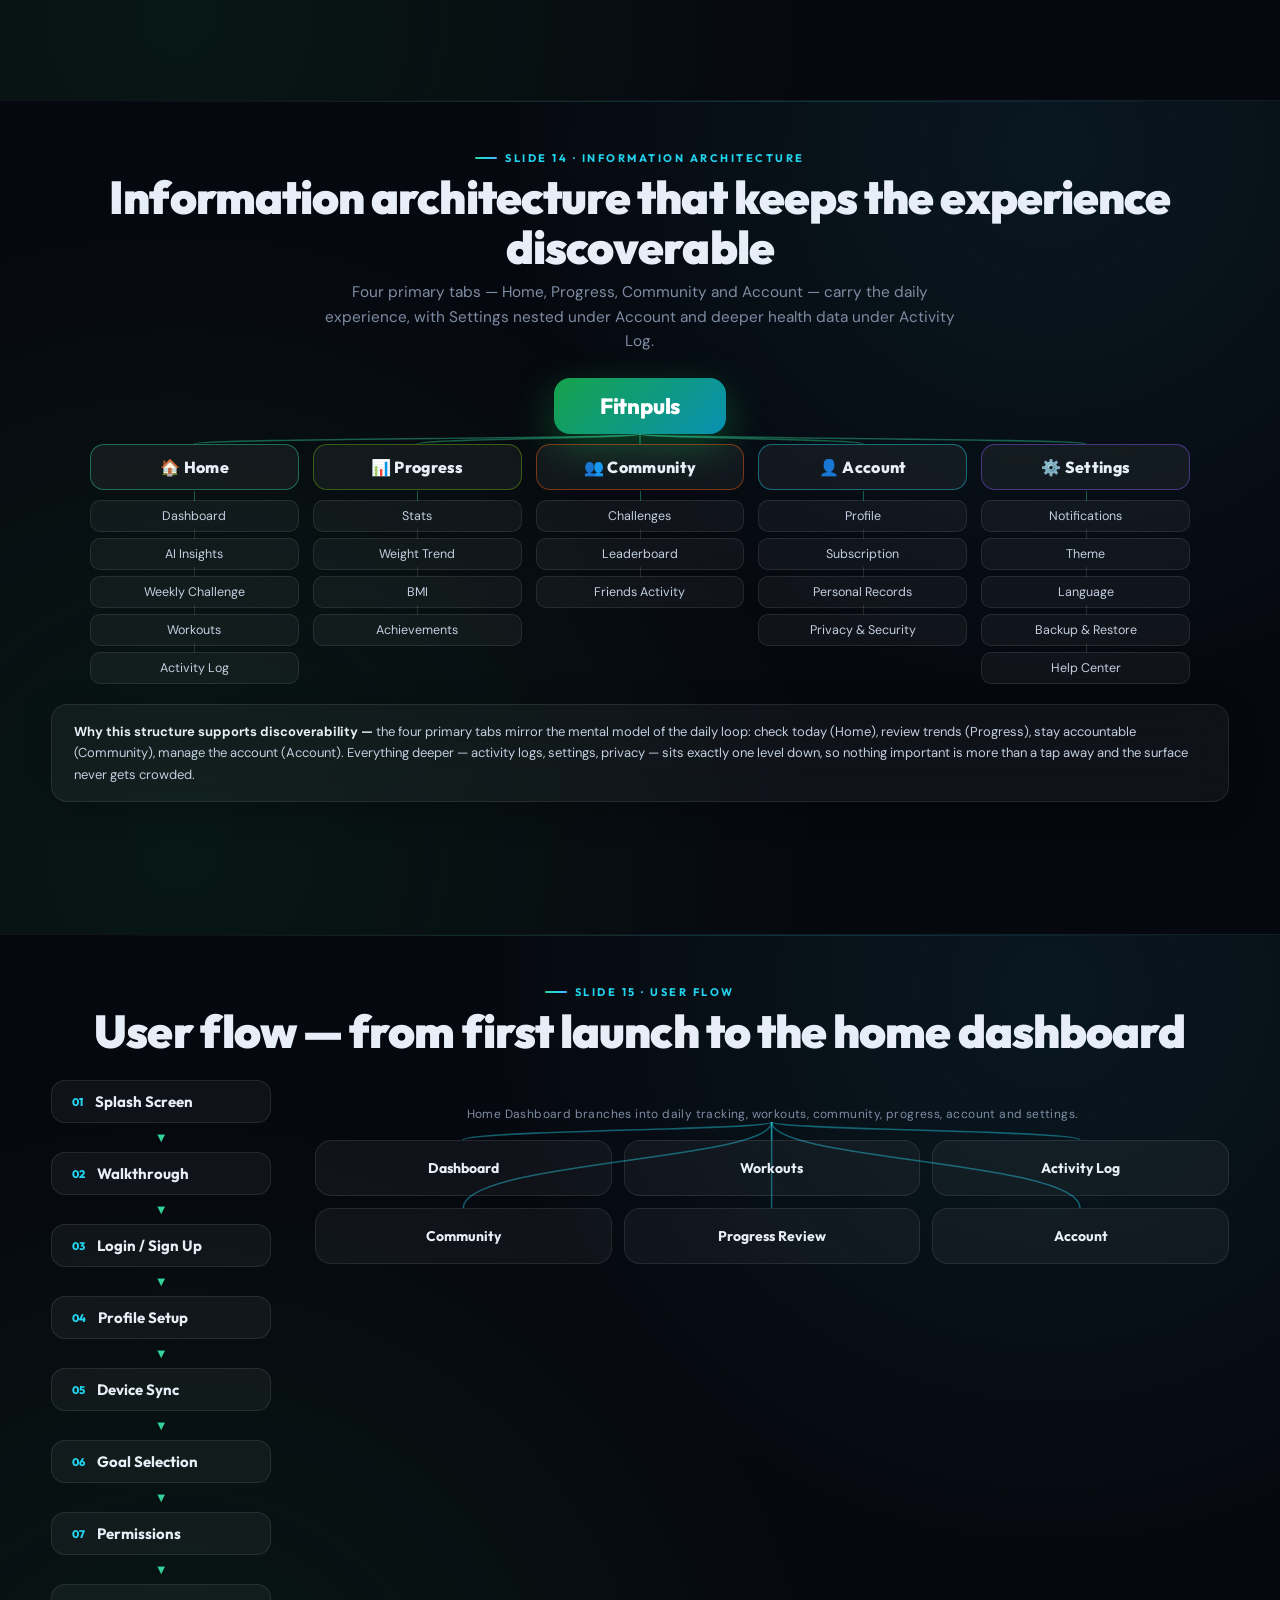
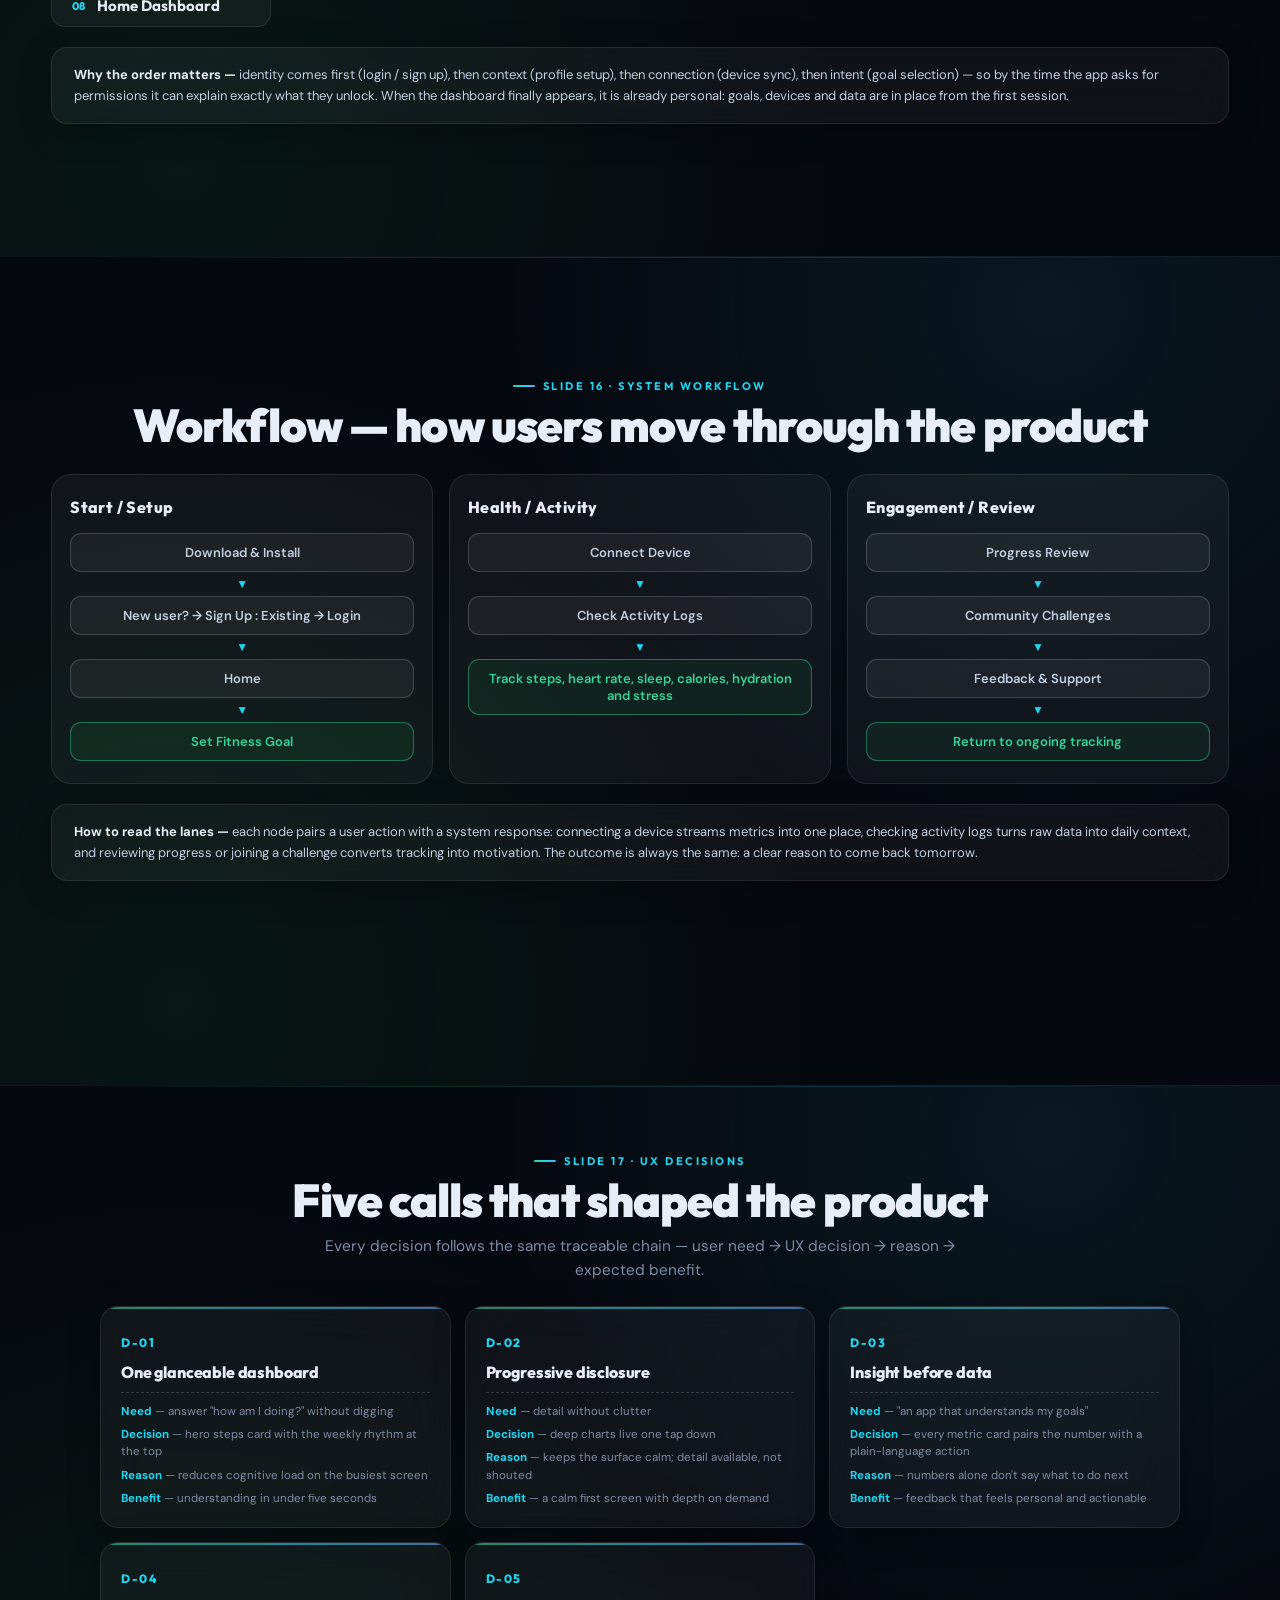
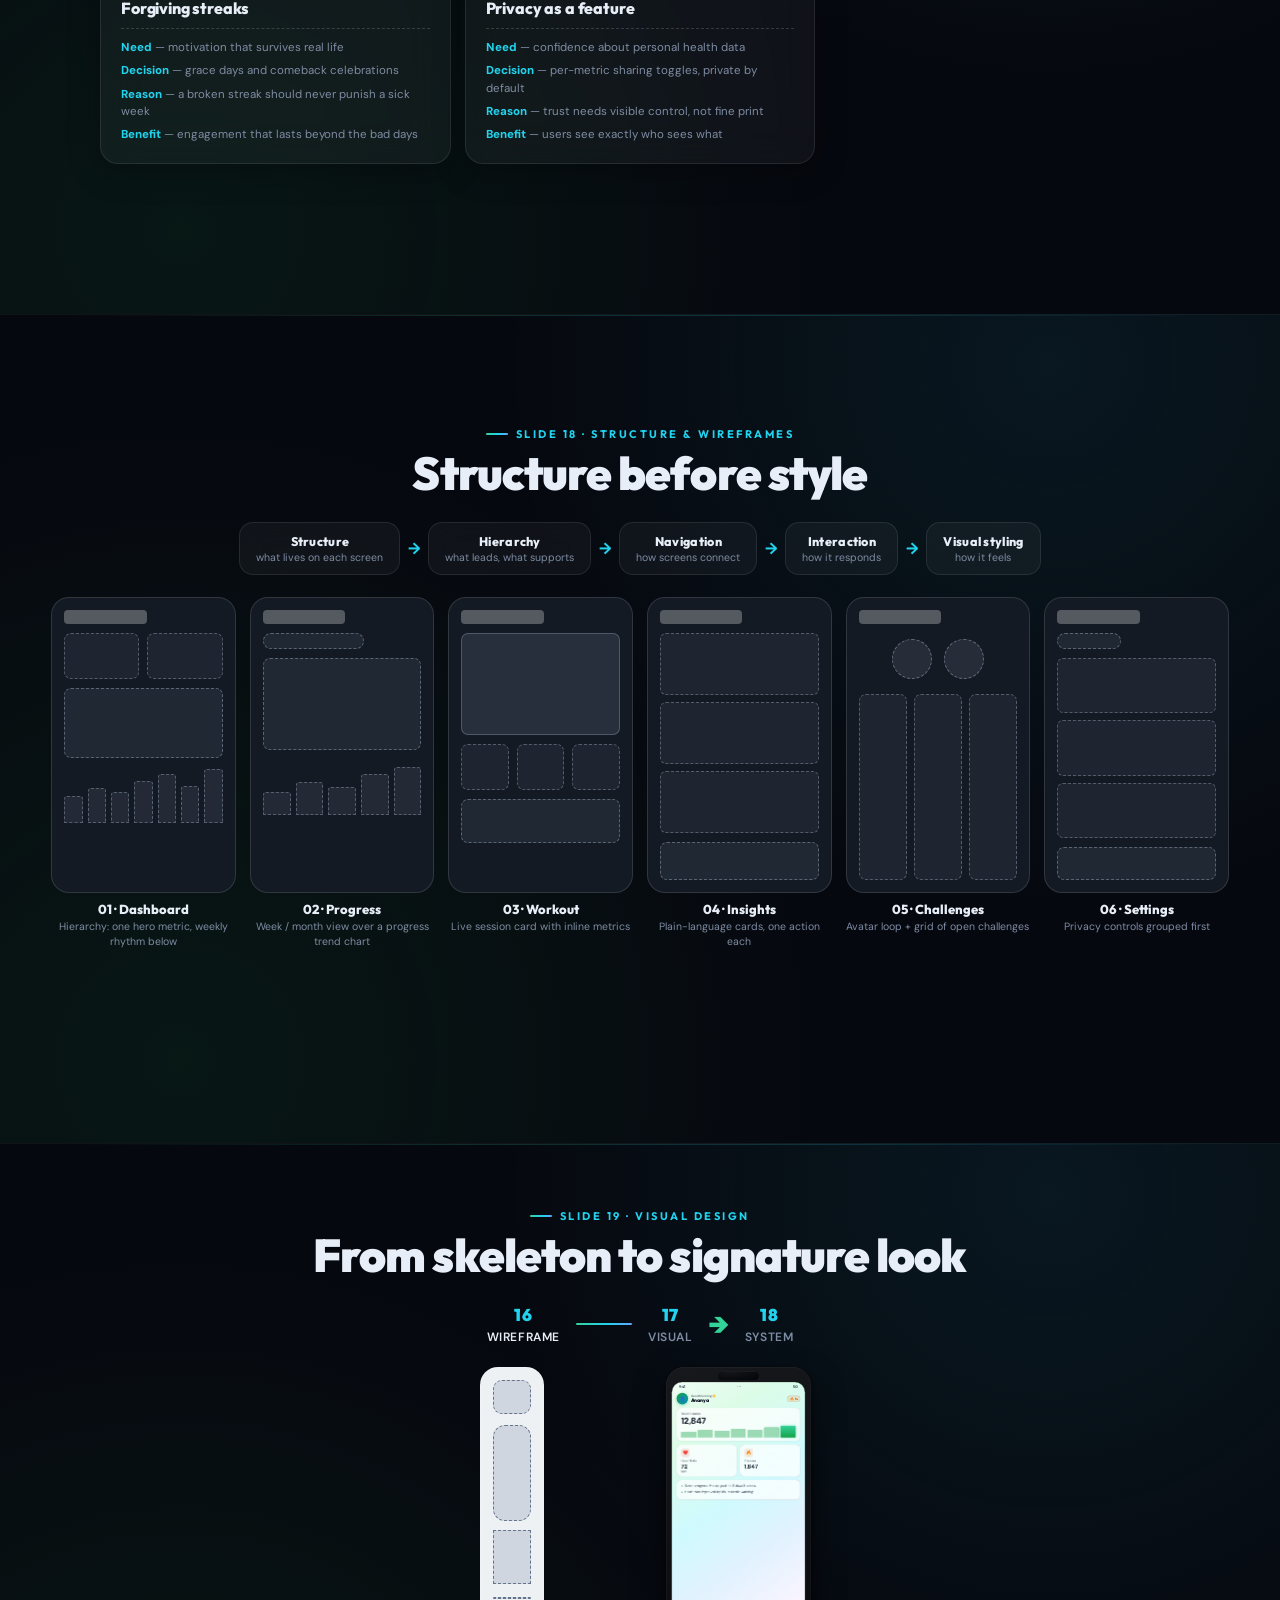
==== commit 9353159c: "add updated Portfolio" ====
--- a/case-study/index.html
+++ b/case-study/index.html
@@ -254,14 +254,249 @@
         </div>
       </div>
   </section>
-  <!-- ════════════════════════════════════════ SLIDE 02 — PROJECT OVERVIEW ════════════════════════════════════════ -->
+  <!-- ════════════════════════════════════════ SLIDE 02 — PROBLEM ════════════════════════════════════════ -->
   <section aria-hidden="true" class="slide" data-chapter="INTRO">
     <div class="slide-inner">
-      <div class="s-head">
-        <span class="eyebrow">Slide 02 · Project Overview</span>
+      <div class="s-head" style="align-items:flex-start">
+        <span class="eyebrow">Slide 02 · Problem Statement</span>
+        <span class="note-tag amber">Design Problem / Project Assumption</span>
+        <h2 class="s-title">Health data is easy to collect — hard to act on.</h2>
+      </div>
+      <div class="problem-statement glass">
+        <span class="prob-label">The Problem</span>
+        <p>Fitness apps can expose users to large amounts of health information without making that information <b>easy
+            to understand</b> or <b>act upon</b>.</p>
+      </div>
+      <div class="prob-frame">
+        <div class="frame-card glass"><span class="frame-k">What</span>
+          <p>Tracking gets fragmented across devices and features, insights stay generic, and motivation quietly fades
+            when progress is invisible.</p>
+        </div>
+        <div class="frame-card glass"><span class="frame-k">Who</span>
+          <p>People who already track their health — smartwatch, fitness band and app users — juggling steps, heart
+            rate, sleep, stress and nutrition every day.</p>
+        </div>
+        <div class="frame-card glass"><span class="frame-k">Why it matters</span>
+          <p>When data feels confusing or invasive, people stop trusting it and stop logging it — consistency breaks
+            first, and results follow.</p>
+        </div>
+        <div class="frame-card glass"><span class="frame-k">The experience gap</span>
+          <p>The gap between <b>collecting</b> health data and <b>understanding and acting on it</b> — the space
+            Fitnpulse was designed to close.</p>
+        </div>
+      </div>
+      <div class="problem-points">
+        <div class="pp"><span class="pp-n">01</span>
+          <p><b>Information overload</b> — too much data raises cognitive load and buries what matters.</p>
+        </div>
+        <div class="pp"><span class="pp-n">02</span>
+          <p><b>Fragmented metrics</b> — health signals feel disconnected across screens and features.</p>
+        </div>
+        <div class="pp"><span class="pp-n">03</span>
+          <p><b>Motivation decay</b> — without visible progress, engagement quietly drops.</p>
+        </div>
+        <div class="pp"><span class="pp-n">04</span>
+          <p><b>Sync friction</b> — unreliable device syncing creates frustration and distrust.</p>
+        </div>
+        <div class="pp"><span class="pp-n">05</span>
+          <p><b>Privacy anxiety</b> — constant health-collection raises legitimate privacy concerns.</p>
+        </div>
+      </div>
+    </div>
+  </section>
+  <!-- ════════════════════════════════════════ SLIDE 03 — SOLUTION ════════════════════════════════════════ -->
+  <section aria-hidden="true" class="slide" data-chapter="INTRO">
+    <div class="slide-inner">
+      <div class="s-head">
+        <span class="eyebrow">Slide 03 · The Solution</span>
+        <h2 class="s-title">Fitnpulse — one clear, motivating place for health</h2>
+        <p class="s-sub">A mobile experience that centralizes tracking, makes progress visible and keeps users in
+          control — proposed as the direct answer to the problem framing.</p>
+      </div>
+      <div class="solution-grid">
+        <div class="sol-card glass"><span class="sol-ic" aria-hidden="true">🎯</span>
+          <h4>Centralized fitness tracking</h4>
+          <p>Steps, heart rate, calories, hydration, sleep and stress live together on one dashboard — no more jumping
+            between screens and devices.</p>
+          <span class="sol-tag">↳ answers fragmented metrics</span>
+        </div>
+        <div class="sol-card glass"><span class="sol-ic" aria-hidden="true">📈</span>
+          <h4>Progress visibility</h4>
+          <p>A dedicated Progress tab turns raw numbers into trends, achievements and personal records, so improvement
+            becomes something users can actually see.</p>
+          <span class="sol-tag">↳ answers motivation decay</span>
+        </div>
+        <div class="sol-card glass"><span class="sol-ic" aria-hidden="true">✨</span>
+          <h4>Personalized insights</h4>
+          <p>Plain-language insight cards tied to the user's own data explain what the numbers mean and what to do
+            next.</p>
+          <span class="sol-tag">↳ answers information overload</span>
+        </div>
+        <div class="sol-card glass"><span class="sol-ic" aria-hidden="true">🏆</span>
+          <h4>Community &amp; challenges</h4>
+          <p>Weekly challenges, a leaderboard and friends' activity add accountability and shared momentum to solo
+            goals.</p>
+          <span class="sol-tag">↳ answers motivation decay</span>
+        </div>
+        <div class="sol-card glass"><span class="sol-ic" aria-hidden="true">🔒</span>
+          <h4>Account &amp; privacy controls</h4>
+          <p>Profile, device sync and Privacy &amp; Security settings keep personal health data accurate, transparent
+            and in the user's hands.</p>
+          <span class="sol-tag">↳ answers privacy anxiety + sync friction</span>
+        </div>
+        <div class="sol-card glass"><span class="sol-ic" aria-hidden="true">🧭</span>
+          <h4>Simple navigation</h4>
+          <p>Four primary tabs — Home, Progress, Community, Account — keep every daily answer one tap away, with
+            consistent visual feedback throughout.</p>
+          <span class="sol-tag">↳ answers information overload</span>
+        </div>
+      </div>
+      <div class="sol-loop" aria-label="Daily engagement loop">
+        <span>Track</span><i aria-hidden="true">→</i><span>Understand</span><i aria-hidden="true">→</i><span>Act</span><i
+          aria-hidden="true">→</i><span>Stay motivated</span>
+      </div>
+      <p class="vision-note">Each response names the problem it answers — the solution is mapped to the framing, not
+        invented around it.</p>
+    </div>
+  </section>
+  <!-- ════════════════════════════════════════ SLIDE 04 — DESIGN THINKING PROCESS ════════════════════════════════════════ -->
+  <section aria-hidden="true" class="slide" data-chapter="PROCESS">
+    <div class="slide-inner">
+      <div class="s-head">
+        <span class="eyebrow">Slide 04 · Design Thinking Process</span>
+        <h2 class="s-title">How the Fitnpulse experience took shape</h2>
+        <p class="s-sub">Research → definition → ideation → structure &amp; prototype → validation. Each stage below is
+          anchored in artifacts and decisions that exist in this project.</p>
+      </div>
+      <div class="dt-flow">
+        <div class="dt-card glass">
+          <span class="dt-stage">01 · Empathize</span>
+          <h4>Listen to real tracking behavior</h4>
+          <ul>
+            <li>Quantitative feedback: usage frequency, step satisfaction, heart-rate usefulness, nutrition logging,
+              badge motivation, privacy confidence.</li>
+            <li>Qualitative feedback: personalized insights, simpler nutrition logging, community motivation, sleep
+              &amp; stress, a modern glass UI.</li>
+            <li>Persona, empathy map and journey map turned those signals into needs, frustrations and motivations.</li>
+          </ul>
+        </div>
+        <div class="dt-card glass">
+          <span class="dt-stage">02 · Define</span>
+          <h4>Frame the actual design problem</h4>
+          <ul>
+            <li>“Health data is easy to collect — hard to act on.”</li>
+            <li>The challenge: make a privacy-conscious everyday user's tracking experience clear, consistent and
+              motivating — without information overload.</li>
+            <li>Distilled into the strategy pillars that guide every screen.</li>
+          </ul>
+        </div>
+        <div class="dt-card glass">
+          <span class="dt-stage">03 · Ideate</span>
+          <h4>Shape the product direction</h4>
+          <ul>
+            <li>One glanceable dashboard instead of scattered metrics.</li>
+            <li>Progress made tangible: trends, achievements, streaks and challenges.</li>
+            <li>Personalized insight cards, community engagement and privacy-first account controls — the ideas that
+              became the four-tab product.</li>
+          </ul>
+        </div>
+        <div class="dt-card glass">
+          <span class="dt-stage">04 · Prototype</span>
+          <h4>Give ideas structure first</h4>
+          <ul>
+            <li>Information architecture: four primary tabs, deeper data one level down.</li>
+            <li>User flow from splash to dashboard; workflow lanes for setup, tracking and engagement.</li>
+            <li>Six grey-box wireframes locked hierarchy and navigation before any styling.</li>
+          </ul>
+        </div>
+        <div class="dt-card glass">
+          <span class="dt-stage">05 · Test</span>
+          <h4>Validate what the project could</h4>
+          <ul>
+            <li>Direction checked against the available feedback artifacts at every step.</li>
+            <li>Consistency and interaction review across the four tabs: hierarchy, card language, motion and theme
+              behavior.</li>
+            <li>Iterative refinement into the final React build — honest, evidence-led iteration, no invented lab
+              metrics.</li>
+          </ul>
+        </div>
+      </div>
+    </div>
+  </section>
+  <!-- ════════════════════════════════════════ SLIDE 05 — DESIGN STRATEGY ════════════════════════════════════════ -->
+  <section aria-hidden="true" class="slide" data-chapter="PROCESS">
+    <div class="slide-inner">
+      <div class="s-head">
+        <span class="eyebrow">Slide 05 · Design Strategy</span>
+        <h2 class="s-title">Five pillars, each traced to a user need</h2>
+        <p class="s-sub">Derived from the research findings, the persona and the product goals — every pillar follows
+          the same chain: user need → design response → product impact.</p>
+      </div>
+      <div class="pillars five">
+        <div class="pillar glass">
+          <span class="pillar-num">01</span>
+          <h3>Clarity</h3>
+          <p>Make health information easy to scan and understand.</p>
+          <div class="pillar-chain">
+            <p><b>Need</b> — data without direction raises cognitive load</p>
+            <p><b>Response</b> — one glanceable dashboard; hero metric first, detail on tap</p>
+            <p><b>Impact</b> — faster understanding, calmer screen</p>
+          </div>
+        </div>
+        <div class="pillar glass">
+          <span class="pillar-num">02</span>
+          <h3>Consistency</h3>
+          <p>Create a predictable tracking experience that encourages regular use.</p>
+          <div class="pillar-chain">
+            <p><b>Need</b> — tracking only works when it becomes a habit</p>
+            <p><b>Response</b> — same four tabs, same card language, every day</p>
+            <p><b>Impact</b> — a routine that survives busy days</p>
+          </div>
+        </div>
+        <div class="pillar glass">
+          <span class="pillar-num">03</span>
+          <h3>Motivation</h3>
+          <p>Use progress feedback, achievements, challenges and visual reinforcement to support engagement.</p>
+          <div class="pillar-chain">
+            <p><b>Need</b> — motivation fades when progress is invisible</p>
+            <p><b>Response</b> — progress trends, badges, streaks and weekly challenges</p>
+            <p><b>Impact</b> — continued participation, not just downloads</p>
+          </div>
+        </div>
+        <div class="pillar glass">
+          <span class="pillar-num">04</span>
+          <h3>Personalization</h3>
+          <p>Present insights and experiences that feel relevant to the user's goals.</p>
+          <div class="pillar-chain">
+            <p><b>Need</b> — “I need an app that understands my goals”</p>
+            <p><b>Response</b> — insight cards tied to the user's own data and milestones</p>
+            <p><b>Impact</b> — feedback that feels personal, not generic</p>
+          </div>
+        </div>
+        <div class="pillar glass">
+          <span class="pillar-num">05</span>
+          <h3>Privacy + Control</h3>
+          <p>Make users feel confident about their personal health data and account controls.</p>
+          <div class="pillar-chain">
+            <p><b>Need</b> — “I want my health data to be accurate and private”</p>
+            <p><b>Response</b> — privacy &amp; security controls and transparent account settings</p>
+            <p><b>Impact</b> — stronger trust in every session</p>
+          </div>
+        </div>
+      </div>
+      <div aria-hidden="true" class="goal-line"><i></i></div>
+      <p class="goal-statement">Every downstream decision — IA, flows, UI, motion — is measured against these five
+        pillars, and every pillar traces back to the research.</p>
+    </div>
+  </section>
+  <!-- ════════════════════════════════════════ SLIDE 06 — PROJECT OVERVIEW ════════════════════════════════════════ -->
+  <section aria-hidden="true" class="slide" data-chapter="PROCESS">
+    <div class="slide-inner">
+      <div class="s-head">
+        <span class="eyebrow">Slide 06 · Project Overview</span>
         <h2 class="s-title">A complete product journey</h2>
         <p class="s-sub">From first research assumptions to a working React application — one continuous design story.
-        </p>
+          Each deliverable below maps to a chapter of this case study.</p>
       </div>
       <div class="overview-grid">
         <div class="glass overview-facts">
@@ -281,75 +516,14 @@
       </div>
     </div>
   </section>
-  <!-- ════════════════════════════════════════ SLIDE 03 — PROBLEM ════════════════════════════════════════ -->
-  <section aria-hidden="true" class="slide" data-chapter="INTRO">
-    <div class="slide-inner">
-      <div class="s-head" style="align-items:flex-start">
-        <span class="eyebrow">Slide 03 · Problem Framing</span>
-        <span class="note-tag amber">Design Problem / Project Assumption</span>
-        <h2 class="s-title">Health data is easy to collect — hard to act on.</h2>
-      </div>
-      <div class="problem-statement glass">
-        <span class="prob-label">The Problem</span>
-        <p>Fitness apps can expose users to large amounts of health information without making that information <b>easy
-            to understand</b> or <b>act upon</b>.</p>
-      </div>
-      <div class="problem-points">
-        <div class="pp"><span class="pp-n">01</span>
-          <p><b>Information overload</b> — too much data raises cognitive load and buries what matters.</p>
-        </div>
-        <div class="pp"><span class="pp-n">02</span>
-          <p><b>Fragmented metrics</b> — health signals feel disconnected across screens and features.</p>
-        </div>
-        <div class="pp"><span class="pp-n">03</span>
-          <p><b>Motivation decay</b> — without visible progress, engagement quietly drops.</p>
-        </div>
-        <div class="pp"><span class="pp-n">04</span>
-          <p><b>Sync friction</b> — unreliable device syncing creates frustration and distrust.</p>
-        </div>
-        <div class="pp"><span class="pp-n">05</span>
-          <p><b>Privacy anxiety</b> — constant health-collection raises legitimate privacy concerns.</p>
-        </div>
-      </div>
-    </div>
-  </section>
-  <!-- ════════════════════════════════════════ SLIDE 04 — DESIGN GOAL ════════════════════════════════════════ -->
-  <section aria-hidden="true" class="slide" data-chapter="INTRO">
-    <div class="slide-inner">
-      <div class="s-head">
-        <span class="eyebrow">Slide 04 · Design Goal</span>
-        <h2 class="s-title">Three pillars guide every screen</h2>
-      </div>
-      <div class="pillars">
-        <div class="pillar glass">
-          <span class="pillar-num">01</span>
-          <h3>Clarity</h3>
-          <p>Make important health information visible at a glance — one glance, one decision.</p>
-        </div>
-        <div class="pillar glass">
-          <span class="pillar-num">02</span>
-          <h3>Consistency</h3>
-          <p>Help users maintain daily habits through predictable structure and calm repetition.</p>
-        </div>
-        <div class="pillar glass">
-          <span class="pillar-num">03</span>
-          <h3>Motivation</h3>
-          <p>Use progress, achievements and challenges to encourage continued engagement.</p>
-        </div>
-      </div>
-      <div aria-hidden="true" class="goal-line"><i></i></div>
-      <p class="goal-statement">Everything downstream — IA, flows, UI, motion — is measured against these three words.
-      </p>
-    </div>
-  </section>
-  <!-- ════════════════════════════════════════ SLIDE 05 — RESEARCH ════════════════════════════════════════ -->
+  <!-- ════════════════════════════════════════ SLIDE 07 — RESEARCH OVERVIEW ════════════════════════════════════════ -->
   <section aria-hidden="true" class="slide" data-chapter="RESEARCH">
     <div class="slide-inner">
       <div class="s-head">
-        <span class="eyebrow">Slide 05 · UX Research</span>
-        <h2 class="s-title">Research artifacts that shaped the product</h2>
+        <span class="eyebrow">Slide 07 · Research Overview</span>
+        <h2 class="s-title">Research overview — what we looked at</h2>
         <p class="s-sub">Exploratory research artifacts identified the needs around tracking, motivation,
-          personalization, privacy and community.</p>
+          personalization, privacy and community — and set up the findings on the next slides.</p>
       </div>
       <div class="research-grid">
         <div class="r-card glass"><span class="r-meta">Artifact 01</span>
@@ -397,11 +571,11 @@
       </div>
     </div>
   </section>
-  <!-- ════════════════════════════════════════ SLIDE 06 — COMPETITIVE ANALYSIS ════════════════════════════════════════ -->
+  <!-- ════════════════════════════════════════ SLIDE 08 — COMPETITIVE ANALYSIS ════════════════════════════════════════ -->
   <section aria-hidden="true" class="slide" data-chapter="RESEARCH">
     <div class="slide-inner">
       <div class="s-head">
-        <span class="eyebrow">Slide 06 · Competitive Analysis</span>
+        <span class="eyebrow">Slide 08 · Competitive Analysis</span>
         <h2 class="s-title">Feature benchmark — where Fitnpuls is positioned</h2>
       </div>
       <div class="table-wrap glass">
@@ -494,13 +668,37 @@
       </div>
       <p class="vision-note"><b>Read:</b> This table mirrors the supplied Fitnpuls comparison artifact; it is presented
         as a project benchmark, not as an audited market claim.</p>
-    </div>
-  </section>
-  <!-- ════════════════════════════════════════ SLIDE 07 — QUANTITATIVE ════════════════════════════════════════ -->
+      <div class="insight-flow">
+        <div class="ins-chain">
+          <div class="ins-step glass"><span class="ins-k obs">Observation</span>
+            <p>Every benchmarked product covers core tracking, but none of them offers built-in nutrition tracking.</p>
+          </div><span class="ins-arr" aria-hidden="true">→</span>
+          <div class="ins-step glass"><span class="ins-k need">User need</span>
+            <p>Health tracking must include food — not just movement.</p>
+          </div><span class="ins-arr" aria-hidden="true">→</span>
+          <div class="ins-step glass"><span class="ins-k imp">Design implication</span>
+            <p>Fitnpulse treats nutrition as a first-class metric, not an add-on.</p>
+          </div>
+        </div>
+        <div class="ins-chain">
+          <div class="ins-step glass"><span class="ins-k obs">Observation</span>
+            <p>Community challenges and personalized insights are expected across the board.</p>
+          </div><span class="ins-arr" aria-hidden="true">→</span>
+          <div class="ins-step glass"><span class="ins-k need">User need</span>
+            <p>Motivation and relevance are baseline expectations.</p>
+          </div><span class="ins-arr" aria-hidden="true">→</span>
+          <div class="ins-step glass"><span class="ins-k imp">Design implication</span>
+            <p>Fitnpulse matches them with challenges, a leaderboard and insight cards tied to personal data.</p>
+          </div>
+        </div>
+      </div>
+    </div>
+  </section>
+  <!-- ════════════════════════════════════════ SLIDE 09 — QUANTITATIVE ════════════════════════════════════════ -->
   <section aria-hidden="true" class="slide" data-chapter="RESEARCH">
     <div class="slide-inner">
       <div class="s-head">
-        <span class="eyebrow">Slide 07 · Quantitative Findings</span>
+        <span class="eyebrow">Slide 09 · Quantitative Feedback</span>
         <h2 class="s-title">Quantitative feedback — the signals we tracked</h2>
       </div>
       <div class="quant-grid">
@@ -541,13 +739,59 @@
           <p>Exploratory feedback signal: 55% Confident (55%).</p>
         </div>
       </div>
-    </div>
-  </section>
-  <!-- ════════════════════════════════════════ SLIDE 08 — QUALITATIVE ════════════════════════════════════════ -->
+      <div class="insight-flow">
+        <div class="ins-chain">
+          <div class="ins-step glass"><span class="ins-k obs">Observation</span>
+            <p>Only 40% log nutrition daily.</p>
+          </div><span class="ins-arr" aria-hidden="true">→</span>
+          <div class="ins-step glass"><span class="ins-k need">User need</span>
+            <p>Logging friction threatens consistency.</p>
+          </div><span class="ins-arr" aria-hidden="true">→</span>
+          <div class="ins-step glass"><span class="ins-k imp">Design implication</span>
+            <p>Keep nutrition logging simple and discoverable.</p>
+          </div>
+        </div>
+        <div class="ins-chain">
+          <div class="ins-step glass"><span class="ins-k obs">Observation</span>
+            <p>Only 55% feel confident about data privacy.</p>
+          </div><span class="ins-arr" aria-hidden="true">→</span>
+          <div class="ins-step glass"><span class="ins-k need">User need</span>
+            <p>Trust cannot be assumed — it must be designed.</p>
+          </div><span class="ins-arr" aria-hidden="true">→</span>
+          <div class="ins-step glass"><span class="ins-k imp">Design implication</span>
+            <p>Provide clear privacy and account controls.</p>
+          </div>
+        </div>
+        <div class="ins-chain">
+          <div class="ins-step glass"><span class="ins-k obs">Observation</span>
+            <p>70% find badges highly motivating.</p>
+          </div><span class="ins-arr" aria-hidden="true">→</span>
+          <div class="ins-step glass"><span class="ins-k need">User need</span>
+            <p>Engagement runs on feedback loops.</p>
+          </div><span class="ins-arr" aria-hidden="true">→</span>
+          <div class="ins-step glass"><span class="ins-k imp">Design implication</span>
+            <p>Use achievements, challenges and progress feedback.</p>
+          </div>
+        </div>
+        <div class="ins-chain">
+          <div class="ins-step glass"><span class="ins-k obs">Observation</span>
+            <p>80% rate step tracking 4+ stars; 60% return 2–3× a day.</p>
+          </div><span class="ins-arr" aria-hidden="true">→</span>
+          <div class="ins-step glass"><span class="ins-k need">User need</span>
+            <p>Immediate, scannable feedback keeps the loop alive.</p>
+          </div><span class="ins-arr" aria-hidden="true">→</span>
+          <div class="ins-step glass"><span class="ins-k imp">Design implication</span>
+            <p>Keep the dashboard glanceable — hero metric first.</p>
+          </div>
+        </div>
+      </div>
+    </div>
+  </section>
+  <!-- ════════════════════════════════════════ SLIDE 10 — QUALITATIVE ════════════════════════════════════════ -->
   <section aria-hidden="true" class="slide" data-chapter="RESEARCH">
     <div class="slide-inner">
       <div class="s-head">
-        <span class="eyebrow">Slide 08 · Qualitative Findings</span>
+        <span class="eyebrow">Slide 10 · Qualitative Feedback</span>
         <h2 class="s-title">Qualitative feedback — what users want improved</h2>
       </div>
       <div class="quote-grid">
@@ -579,15 +823,63 @@
           </blockquote>
         </figure>
       </div>
+      <div class="insight-flow">
+        <div class="ins-chain">
+          <div class="ins-step glass"><span class="ins-k obs">Observation</span>
+            <p>Users want the app to understand their goals.</p>
+          </div><span class="ins-arr" aria-hidden="true">→</span>
+          <div class="ins-step glass"><span class="ins-k need">User need</span>
+            <p>Generic tracking is not enough.</p>
+          </div><span class="ins-arr" aria-hidden="true">→</span>
+          <div class="ins-step glass"><span class="ins-k imp">Design implication</span>
+            <p>Surface meaningful progress and personalized feedback.</p>
+          </div>
+        </div>
+        <div class="ins-chain">
+          <div class="ins-step glass"><span class="ins-k obs">Observation</span>
+            <p>A simpler nutrition logging experience is desired.</p>
+          </div><span class="ins-arr" aria-hidden="true">→</span>
+          <div class="ins-step glass"><span class="ins-k need">User need</span>
+            <p>Logging friction reduces consistency.</p>
+          </div><span class="ins-arr" aria-hidden="true">→</span>
+          <div class="ins-step glass"><span class="ins-k imp">Design implication</span>
+            <p>Keep nutrition interaction simple and discoverable.</p>
+          </div>
+        </div>
+        <div class="ins-chain">
+          <div class="ins-step glass"><span class="ins-k obs">Observation</span>
+            <p>Community features should feel motivating and connected.</p>
+          </div><span class="ins-arr" aria-hidden="true">→</span>
+          <div class="ins-step glass"><span class="ins-k need">User need</span>
+            <p>Solo tracking can fade without accountability.</p>
+          </div><span class="ins-arr" aria-hidden="true">→</span>
+          <div class="ins-step glass"><span class="ins-k imp">Design implication</span>
+            <p>Challenges, a leaderboard and friends' activity keep momentum social.</p>
+          </div>
+        </div>
+        <div class="ins-chain">
+          <div class="ins-step glass"><span class="ins-k obs">Observation</span>
+            <p>Sleep and stress are important health aspects.</p>
+          </div><span class="ins-arr" aria-hidden="true">→</span>
+          <div class="ins-step glass"><span class="ins-k need">User need</span>
+            <p>Health is more than steps.</p>
+          </div><span class="ins-arr" aria-hidden="true">→</span>
+          <div class="ins-step glass"><span class="ins-k imp">Design implication</span>
+            <p>Give sleep and stress a clear home on the dashboard.</p>
+          </div>
+        </div>
+      </div>
       <p class="persona-insight">Users don't need more data — they need <em>meaning, momentum and reassurance</em>.</p>
     </div>
   </section>
-  <!-- ════════════════════════════════════════ SLIDE 09 — PERSONA ════════════════════════════════════════ -->
+  <!-- ════════════════════════════════════════ SLIDE 11 — PERSONA ════════════════════════════════════════ -->
   <section aria-hidden="true" class="slide" data-chapter="RESEARCH">
     <div class="slide-inner">
       <div class="s-head">
-        <span class="eyebrow">Slide 09 · Persona</span>
+        <span class="eyebrow">Slide 11 · Persona</span>
         <h2 class="s-title">Designing for Ananya, 24</h2>
+        <p class="s-sub">Ananya synthesizes the research — her profile is built from the quantitative signals, the
+          qualitative themes and the empathy map, so every design decision has a face.</p>
       </div>
       <div class="persona-grid">
         <div class="persona-card glass">
@@ -634,14 +926,31 @@
           </div>
         </div>
       </div>
+      <div class="persona-map">
+        <div class="pm-chip glass"><span>Goals</span>
+          <p>Consistent daily tracking and personalized health insights.</p>
+        </div>
+        <div class="pm-chip glass"><span>Behaviors</span>
+          <p>Tracks steps and workouts daily; logs meals and hydration.</p>
+        </div>
+        <div class="pm-chip glass"><span>Frustrations</span>
+          <p>Failed device syncs; insights that don't reflect her goals.</p>
+        </div>
+        <div class="pm-chip glass"><span>Motivations</span>
+          <p>Milestones, badges and community recognition.</p>
+        </div>
+        <div class="pm-chip glass"><span>Expectations</span>
+          <p>Accurate, private data in a simple, consistent experience.</p>
+        </div>
+      </div>
       <p class="persona-insight">The opportunity: make health data feel <em>clear, personal and trustworthy</em>.</p>
     </div>
   </section>
-  <!-- ════════════════════════════════════════ SLIDE 10 — EMPATHY MAP ════════════════════════════════════════ -->
+  <!-- ════════════════════════════════════════ SLIDE 12 — EMPATHY MAP ════════════════════════════════════════ -->
   <section aria-hidden="true" class="slide" data-chapter="RESEARCH">
     <div class="slide-inner">
       <div class="s-head">
-        <span class="eyebrow">Slide 10 · Empathy Map</span>
+        <span class="eyebrow">Slide 12 · Empathy Map</span>
         <h2 class="s-title">Inside Ananya's head</h2>
       </div>
       <div class="empathy-map">
@@ -683,13 +992,18 @@
           <b>Ananya</b>
         </div>
       </div>
-    </div>
-  </section>
-  <!-- ════════════════════════════════════════ SLIDE 11 — JOURNEY MAP ════════════════════════════════════════ -->
-  <section aria-hidden="true" class="slide" data-chapter="DEFINE">
-    <div class="slide-inner">
-      <div class="s-head">
-        <span class="eyebrow">Slide 11 · Journey Map</span>
+      <div class="story-note glass rv"><b>How this deepens the persona —</b> <b>Says</b> surfaces her stated needs (accurate,
+          private data), <b>Thinks</b> reveals her decision criteria (consistency and personalization over flashy
+          features), <b>Does</b> confirms the habits the product must support (daily steps, workouts, meals, hydration),
+          and <b>Feels</b> exposes the emotional stakes (milestone highs, sync-failure lows). Together the four quadrants
+          turn Ananya from a demographic into a design compass.</div>
+    </div>
+  </section>
+  <!-- ════════════════════════════════════════ SLIDE 13 — JOURNEY MAP ════════════════════════════════════════ -->
+  <section aria-hidden="true" class="slide" data-chapter="RESEARCH">
+    <div class="slide-inner">
+      <div class="s-head">
+        <span class="eyebrow">Slide 13 · Journey Map</span>
         <h2 class="s-title">Journey map — from onboarding to long-term engagement</h2>
       </div>
       <div class="journey">
@@ -743,13 +1057,17 @@
           </div>
         </div>
       </div>
-    </div>
-  </section>
-  <!-- ════════════════════════════════════════ SLIDE 12 — INFORMATION ARCHITECTURE ════════════════════════════════════════ -->
+      <div class="story-note glass rv"><b>How the journey shaped the UX —</b> onboarding's uncertainty led to a guided
+        splash-to-dashboard flow with sensible defaults; the daily-tracking dip pushed for a focused dashboard; the
+        progress-review dip demanded plain-language insight cards; the community lift justified challenges and a
+        leaderboard; and the long-term stage motivated forgiving streaks that celebrate consistency instead of guilt.</div>
+    </div>
+  </section>
+  <!-- ════════════════════════════════════════ SLIDE 14 — INFORMATION ARCHITECTURE ════════════════════════════════════════ -->
   <section aria-hidden="true" class="slide" data-chapter="DEFINE">
     <div class="slide-inner">
       <div class="s-head">
-        <span class="eyebrow">Slide 12 · Information Architecture</span>
+        <span class="eyebrow">Slide 14 · Information Architecture</span>
         <h2 class="s-title">Information architecture that keeps the experience discoverable</h2>
         <p class="s-sub">Four primary tabs — Home, Progress, Community and Account — carry the daily experience, with
           Settings nested under Account and deeper health data under Activity Log.</p>
@@ -805,13 +1123,17 @@
           </div>
         </div>
       </div>
-    </div>
-  </section>
-  <!-- ════════════════════════════════════════ SLIDE 13 — USER FLOW ════════════════════════════════════════ -->
+      <div class="story-note glass rv"><b>Why this structure supports discoverability —</b> the four primary tabs mirror
+        the mental model of the daily loop: check today (Home), review trends (Progress), stay accountable (Community),
+        manage the account (Account). Everything deeper — activity logs, settings, privacy — sits exactly one level
+        down, so nothing important is more than a tap away and the surface never gets crowded.</div>
+    </div>
+  </section>
+  <!-- ════════════════════════════════════════ SLIDE 15 — USER FLOW ════════════════════════════════════════ -->
   <section aria-hidden="true" class="slide" data-chapter="DEFINE">
     <div class="slide-inner">
       <div class="s-head">
-        <span class="eyebrow">Slide 13 · User Flow</span>
+        <span class="eyebrow">Slide 15 · User Flow</span>
         <h2 class="s-title">User flow — from first launch to the home dashboard</h2>
       </div>
       <div class="userflow">
@@ -845,13 +1167,17 @@
           </div>
         </div>
       </div>
-    </div>
-  </section>
-  <!-- ════════════════════════════════════════ SLIDE 14 — WORKFLOW ════════════════════════════════════════ -->
+      <div class="story-note glass rv"><b>Why the order matters —</b> identity comes first (login / sign up), then context
+        (profile setup), then connection (device sync), then intent (goal selection) — so by the time the app asks for
+        permissions it can explain exactly what they unlock. When the dashboard finally appears, it is already
+        personal: goals, devices and data are in place from the first session.</div>
+    </div>
+  </section>
+  <!-- ════════════════════════════════════════ SLIDE 16 — WORKFLOW ════════════════════════════════════════ -->
   <section aria-hidden="true" class="slide" data-chapter="DEFINE">
     <div class="slide-inner">
       <div class="s-head">
-        <span class="eyebrow">Slide 14 · System Workflow</span>
+        <span class="eyebrow">Slide 16 · System Workflow</span>
         <h2 class="s-title">Workflow — how users move through the product</h2>
       </div>
       <div class="wf-lanes">
@@ -890,45 +1216,87 @@
           </div>
         </div>
       </div>
-    </div>
-  </section>
-  <!-- ════════════════════════════════════════ SLIDE 15 — UX DECISIONS ════════════════════════════════════════ -->
+      <div class="story-note glass rv"><b>How to read the lanes —</b> each node pairs a user action with a system response:
+        connecting a device streams metrics into one place, checking activity logs turns raw data into daily context,
+        and reviewing progress or joining a challenge converts tracking into motivation. The outcome is always the same:
+        a clear reason to come back tomorrow.</div>
+    </div>
+  </section>
+  <!-- ════════════════════════════════════════ SLIDE 17 — UX DECISIONS ════════════════════════════════════════ -->
   <section aria-hidden="true" class="slide" data-chapter="DEFINE">
     <div class="slide-inner">
       <div class="s-head">
-        <span class="eyebrow">Slide 15 · UX Decisions</span>
+        <span class="eyebrow">Slide 17 · UX Decisions</span>
         <h2 class="s-title">Five calls that shaped the product</h2>
+        <p class="s-sub">Every decision follows the same traceable chain — user need → UX decision → reason → expected
+          benefit.</p>
       </div>
       <div class="decision-grid">
         <div class="d-card glass"><span class="d-n">D-01</span>
           <h4>One glanceable dashboard</h4>
-          <p>The top card answers "how am I doing?" in under five seconds — no scrolling required.</p>
+          <div class="d-chain">
+            <p><b>Need</b> — answer "how am I doing?" without digging</p>
+            <p><b>Decision</b> — hero steps card with the weekly rhythm at the top</p>
+            <p><b>Reason</b> — reduces cognitive load on the busiest screen</p>
+            <p><b>Benefit</b> — understanding in under five seconds</p>
+          </div>
         </div>
         <div class="d-card glass"><span class="d-n">D-02</span>
           <h4>Progressive disclosure</h4>
-          <p>Deep charts live one tap down. The surface stays calm; detail is available, not shouted.</p>
+          <div class="d-chain">
+            <p><b>Need</b> — detail without clutter</p>
+            <p><b>Decision</b> — deep charts live one tap down</p>
+            <p><b>Reason</b> — keeps the surface calm; detail available, not shouted</p>
+            <p><b>Benefit</b> — a calm first screen with depth on demand</p>
+          </div>
         </div>
         <div class="d-card glass"><span class="d-n">D-03</span>
           <h4>Insight before data</h4>
-          <p>Every metric card pairs the number with a plain-language action — "what to do", not just "what is".</p>
+          <div class="d-chain">
+            <p><b>Need</b> — "an app that understands my goals"</p>
+            <p><b>Decision</b> — every metric card pairs the number with a plain-language action</p>
+            <p><b>Reason</b> — numbers alone don't say what to do next</p>
+            <p><b>Benefit</b> — feedback that feels personal and actionable</p>
+          </div>
         </div>
         <div class="d-card glass"><span class="d-n">D-04</span>
           <h4>Forgiving streaks</h4>
-          <p>Grace days protect motivation when life happens. A broken streak never punishes a sick week.</p>
+          <div class="d-chain">
+            <p><b>Need</b> — motivation that survives real life</p>
+            <p><b>Decision</b> — grace days and comeback celebrations</p>
+            <p><b>Reason</b> — a broken streak should never punish a sick week</p>
+            <p><b>Benefit</b> — engagement that lasts beyond the bad days</p>
+          </div>
         </div>
         <div class="d-card glass"><span class="d-n">D-05</span>
           <h4>Privacy as a feature</h4>
-          <p>Per-metric sharing toggles, private by default. Users see exactly who sees what.</p>
-        </div>
-      </div>
-    </div>
-  </section>
-  <!-- ════════════════════════════════════════ SLIDE 16 — WIREFRAMES ════════════════════════════════════════ -->
+          <div class="d-chain">
+            <p><b>Need</b> — confidence about personal health data</p>
+            <p><b>Decision</b> — per-metric sharing toggles, private by default</p>
+            <p><b>Reason</b> — trust needs visible control, not fine print</p>
+            <p><b>Benefit</b> — users see exactly who sees what</p>
+          </div>
+        </div>
+      </div>
+    </div>
+  </section>
+  <!-- ════════════════════════════════════════ SLIDE 18 — WIREFRAMES ════════════════════════════════════════ -->
   <section aria-hidden="true" class="slide" data-chapter="DESIGN">
     <div class="slide-inner">
       <div class="s-head">
-        <span class="eyebrow">Slide 16 · Wireframes</span>
+        <span class="eyebrow">Slide 18 · Structure &amp; Wireframes</span>
         <h2 class="s-title">Structure before style</h2>
+      </div>
+      <div class="flow-pipe" aria-label="From structure to styling">
+        <div class="fp-step"><b>Structure</b><span>what lives on each screen</span></div>
+        <i aria-hidden="true">→</i>
+        <div class="fp-step"><b>Hierarchy</b><span>what leads, what supports</span></div>
+        <i aria-hidden="true">→</i>
+        <div class="fp-step"><b>Navigation</b><span>how screens connect</span></div>
+        <i aria-hidden="true">→</i>
+        <div class="fp-step"><b>Interaction</b><span>how it responds</span></div>
+        <i aria-hidden="true">→</i>
+        <div class="fp-step"><b>Visual styling</b><span>how it feels</span></div>
       </div>
       <div class="wire-grid">
         <figure class="wire">
@@ -988,11 +1356,11 @@
       </div>
     </div>
   </section>
-  <!-- ════════════════════════════════════════ SLIDE 17 — VISUAL DESIGN ════════════════════════════════════════ -->
+  <!-- ════════════════════════════════════════ SLIDE 19 — VISUAL DESIGN ════════════════════════════════════════ -->
   <section aria-hidden="true" class="slide" data-chapter="DESIGN">
     <div class="slide-inner">
       <div class="s-head">
-        <span class="eyebrow">Slide 17 · Visual Design</span>
+        <span class="eyebrow">Slide 19 · Visual Design</span>
         <h2 class="s-title">From skeleton to signature look</h2>
       </div>
       <div aria-hidden="true" class="vd-transition">
@@ -1070,13 +1438,18 @@
       </div>
       <p class="vision-note" style="text-align:center;max-width:none"><b>What changed:</b> a single mint-to-cyan accent
         system, real depth via layered glass cards, and type that scales with importance.</p>
-    </div>
-  </section>
-  <!-- ════════════════════════════════════════ SLIDE 18 — DESIGN SYSTEM ════════════════════════════════════════ -->
+      <div class="vd-lang" aria-label="Visual language">
+        <span>Glassmorphism</span><span>Dark base</span><span>Emerald + cyan accents</span><span>Clean
+          typography</span><span>Layered cards</span><span>Clear hierarchy</span><span>Spacing rhythm</span><span>Purposeful
+          motion</span>
+      </div>
+    </div>
+  </section>
+  <!-- ════════════════════════════════════════ SLIDE 20 — DESIGN SYSTEM ════════════════════════════════════════ -->
   <section aria-hidden="true" class="slide" data-chapter="DESIGN">
     <div class="slide-inner">
       <div class="s-head">
-        <span class="eyebrow">Slide 18 · Design System</span>
+        <span class="eyebrow">Slide 20 · Design System</span>
         <h2 class="s-title">Tokens, type &amp; components</h2>
       </div>
       <div class="ds-grid">
@@ -1100,6 +1473,7 @@
             <div class="theme-token"><i style="background:rgba(255,255,255,.72)"></i><div><b>Light Surface / Glass</b><small>rgba(255,255,255,.72)</small></div></div>
             <div class="theme-token"><i style="background:#111827"></i><div><b>Light Text</b><small>#111827</small></div></div>
             <div class="theme-token"><i style="background:#6b7280"></i><div><b>Light Muted</b><small>#6B7280</small></div></div>
+            <div class="theme-token"><i style="background:rgba(15,23,42,.08)"></i><div><b>Light Border</b><small>rgba(15,23,42,.08)</small></div></div>
           </div>
         </div>
         <div class="ds-col glass">
@@ -1138,11 +1512,11 @@
       </div>
     </div>
   </section>
-  <!-- ════════════════════════════════════════ SLIDE 19 — MOTION ════════════════════════════════════════ -->
+  <!-- ════════════════════════════════════════ SLIDE 21 — MOTION ════════════════════════════════════════ -->
   <section aria-hidden="true" class="slide" data-chapter="DESIGN">
     <div class="slide-inner">
       <div class="s-head">
-        <span class="eyebrow">Slide 19 · Motion</span>
+        <span class="eyebrow">Slide 21 · Motion</span>
         <h2 class="s-title">Micro-interactions that reward progress</h2>
       </div>
       <div class="motion-grid">
@@ -1161,6 +1535,7 @@
                 </defs>
               </svg></div>
           </div>
+          <p class="m-purpose">Sets the brand tone at the very first touchpoint.</p>
         </div>
         <div class="m-card glass">
           <h4>Staggered bar rise — dashboard</h4>
@@ -1169,6 +1544,7 @@
               style="animation-delay:280ms"></i><i style="animation-delay:380ms"></i><i
               style="animation-delay:480ms"></i><i style="animation-delay:580ms"></i>
           </div>
+          <p class="m-purpose">Assembles the weekly rhythm so the eye reads the data in order.</p>
         </div>
         <div class="m-card glass">
           <h4>Count-up — step total</h4>
@@ -1176,12 +1552,14 @@
             <span class="m-step" data-target="12847">0</span>
             <span class="m-sublabel">steps today · counting on view</span>
           </div>
+          <p class="m-purpose">Makes the headline number feel earned — attention lands on the metric.</p>
         </div>
         <div class="m-card glass">
           <h4>Ring glide — daily goal</h4>
           <div class="m-demo">
             <div aria-hidden="true" class="m-ring"><b>82%</b></div>
           </div>
+          <p class="m-purpose">Shows goal progress as motion, reinforcing the daily target.</p>
         </div>
         <div class="m-card glass">
           <h4>Chart fill — progress trend</h4>
@@ -1192,6 +1570,7 @@
                 style="--h:58%;animation-delay:480ms"></i><i style="--h:88%;animation-delay:600ms"></i>
             </div>
           </div>
+          <p class="m-purpose">Reveals the trend direction — improvement becomes visible, not implied.</p>
         </div>
         <div class="m-card glass">
           <h4>Theme morph — light / dark</h4>
@@ -1200,15 +1579,16 @@
                 class="td-card a"></span><span class="td-card b"></span><span class="td-card c"></span></div>
             <button class="td-btn" id="theme-demo-btn" type="button">🌗 Toggle theme</button>
           </div>
-        </div>
-      </div>
-    </div>
-  </section>
-  <!-- ════════════════════════════════════════ SLIDE 20 — FINAL PRODUCT — CORE EXPERIENCE ════════════════════════════════════════ -->
+          <p class="m-purpose">Proves the tokens adapt the whole interface — one design, two modes.</p>
+        </div>
+      </div>
+    </div>
+  </section>
+  <!-- ════════════════════════════════════════ SLIDE 22 — FINAL PRODUCT — CORE EXPERIENCE ════════════════════════════════════════ -->
   <section aria-hidden="true" class="slide" data-chapter="DESIGN">
     <div class="slide-inner">
       <div class="s-head">
-        <span class="eyebrow">Slide 20 · Final Product</span>
+        <span class="eyebrow">Slide 22 · Final Product</span>
         <h2 class="s-title">Final Product — Core Experience</h2>
         <p class="s-sub">The shipped React app's four primary tabs — Home, Progress, Community and Account — recreated
           1:1 with HTML, CSS and SVG. Every label, metric and navigation item is taken from the current build.</p>
@@ -1599,11 +1979,11 @@
       </div>
     </div>
   </section>
-  <!-- ════════════════════════════════════════ SLIDE 21 — DARK VS LIGHT APP UI ════════════════════════════════════════ -->
+  <!-- ════════════════════════════════════════ SLIDE 23 — DARK VS LIGHT APP UI ════════════════════════════════════════ -->
   <section aria-hidden="true" class="slide" data-chapter="DESIGN">
     <div class="slide-inner">
       <div class="s-head">
-        <span class="eyebrow">Slide 21 · Theme Adaptation</span>
+        <span class="eyebrow">Slide 23 · Theme Adaptation</span>
         <h2 class="s-title">One interface, two visual modes</h2>
         <p class="s-sub">The same Fitnpuls Dashboard structure, content and hierarchy — adapted through theme tokens only.</p>
       </div>
@@ -1644,11 +2024,11 @@
       <p class="theme-caption">One interface, two visual modes.</p>
     </div>
   </section>
-  <!-- ════════════════════════════════════════ SLIDE 22 — IMPLEMENTATION ════════════════════════════════════════ -->
+  <!-- ════════════════════════════════════════ SLIDE 24 — IMPLEMENTATION ════════════════════════════════════════ -->
   <section aria-hidden="true" class="slide" data-chapter="SHIP">
     <div class="slide-inner">
       <div class="s-head">
-        <span class="eyebrow">Slide 22 · Implementation</span>
+        <span class="eyebrow">Slide 24 · Implementation</span>
         <h2 class="s-title">From Figma to working React</h2>
       </div>
       <div class="impl-layout">
@@ -1677,11 +2057,11 @@
       </div>
     </div>
   </section>
-  <!-- ════════════════════════════════════════ SLIDE 23 — CHALLENGES ════════════════════════════════════════ -->
+  <!-- ════════════════════════════════════════ SLIDE 25 — CHALLENGES ════════════════════════════════════════ -->
   <section aria-hidden="true" class="slide" data-chapter="SHIP">
     <div class="slide-inner">
       <div class="s-head">
-        <span class="eyebrow">Slide 23 · Challenges</span>
+        <span class="eyebrow">Slide 25 · Challenges</span>
         <h2 class="s-title">What was hard — and how it was solved</h2>
       </div>
       <div class="challenge-grid">
@@ -1706,11 +2086,11 @@
       </div>
     </div>
   </section>
-  <!-- ════════════════════════════════════════ SLIDE 24 — LEARNINGS ════════════════════════════════════════ -->
+  <!-- ════════════════════════════════════════ SLIDE 26 — LEARNINGS ════════════════════════════════════════ -->
   <section aria-hidden="true" class="slide" data-chapter="SHIP">
     <div class="slide-inner">
       <div class="s-head">
-        <span class="eyebrow">Slide 24 · Learnings</span>
+        <span class="eyebrow">Slide 26 · Learnings</span>
         <h2 class="s-title">What this project taught me</h2>
       </div>
       <div class="learn-grid">
@@ -1741,11 +2121,11 @@
       </div>
     </div>
   </section>
-  <!-- ════════════════════════════════════════ SLIDE 24 — FINAL ════════════════════════════════════════ -->
+  <!-- ════════════════════════════════════════ SLIDE 27 — FINAL OUTCOME ════════════════════════════════════════ -->
   <section aria-hidden="true" class="slide final-slide" data-chapter="SHIP">
     <div aria-hidden="true" class="ambient"></div>
     <div class="slide-inner">
-      <span class="eyebrow">Slide 25 · Thank You</span>
+      <span class="eyebrow">Slide 27 · Final Outcome</span>
       <h2 class="final-heading">Track. Improve. Achieve.</h2>
       <p class="final-sub">Fitnpuls proves that a fitness app can be clear, motivating and private —<br />one glance,
         one decision, one small win at a time.</p>
@@ -1756,9 +2136,9 @@
         <div><span>Scope</span><b>Research → React</b></div>
       </div>
       <div class="final-cta">
-        <a class="btn-grad" href="https://rr188351.github.io/Fitnpuls-app/" rel="noopener" target="_blank">📱 View the
+        <a class="btn-grad" href="https://rr188351.github.io/Fitnpulse-app/" rel="noopener" target="_blank">📱 View the
           App</a>
-        <a class="btn-ghost" href="https://github.com/rr188351/Fitnpuls-app" rel="noopener" target="_blank">⭐ Star on
+        <a class="btn-ghost" href="https://github.com/rr188351/Fitnpulse-app" rel="noopener" target="_blank">⭐ Star on
           GitHub</a>
       </div>
     </div>
@@ -1767,11 +2147,11 @@
   <div aria-label="Slide navigation" class="controller" role="navigation">
     <button aria-label="Previous slide" class="ctrl-btn" id="prev-btn">← <span>Prev</span></button>
     <div aria-label="Slides" class="ctrl-dots" id="ctrl-dots" role="tablist"></div>
-    <span class="ctrl-count"><b id="slide-current">1</b> / <span id="slide-total">24</span></span>
+    <span class="ctrl-count"><b id="slide-current">1</b> / <span id="slide-total">27</span></span>
     <button aria-label="Next slide" class="ctrl-btn" id="next-btn"><span>Next</span> →</button>
   </div>
   </div>
   <script src="js/main.js"></script>
 </body>
 
-</html>
+</html>
--- a/case-study/css/styles.css
+++ b/case-study/css/styles.css
@@ -1,6 +1,6 @@
 /* â•â•â•â•â•â•â•â•â•â•â•â•â•â•â•â•â•â•â•â•â•â•â•â•â•â•â•â•â•â•â•â•â•â•â•â•â•â•â•â•â•â•â•â•â•â•â•â•â•â•â•â•â•â•â•â•â•â•â•
-   Fitnpulse â€” UI/UX Case Study Presentation
-   25-slide full-screen deck Â· 500ms ease-in-out crossfade
+   Fitnpulse — UI/UX Case Study Presentation
+   27-slide long-scroll deck · reveal choreography + Prev/Next controller
    Dark navy canvas + emerald/cyan glow + frosted glass
    â•â•â•â•â•â•â•â•â•â•â•â•â•â•â•â•â•â•â•â•â•â•â•â•â•â•â•â•â•â•â•â•â•â•â•â•â•â•â•â•â•â•â•â•â•â•â•â•â•â•â•â•â•â•â•â•â•â•â• */
 
@@ -1722,3 +1722,107 @@
 @media (max-width:560px){
   .final-ui .phone-box { --ps:0.62 !important; }
 }
+
+/* ═══════════════════════════════════════════════════════════
+   STORY STRUCTURE ADDITIONS
+   Problem framing · Solution mapping · Design Thinking flow ·
+   Strategy chains · Research→Insight links · Persona map ·
+   Story notes · Decision chains · Structure pipeline
+   ═══════════════════════════════════════════════════════════ */
+
+/* ── Problem framing frame ── */
+.prob-frame { display:grid; grid-template-columns:repeat(4,1fr); gap:12px; width:100%; max-width:1240px; margin:16px auto 20px; }
+.frame-card { padding:16px 16px 14px; border-radius:16px; text-align:left; }
+.frame-k { display:block; font-family:var(--font-head); font-size:10.5px; font-weight:800; letter-spacing:1.6px; text-transform:uppercase; color:var(--cb); margin-bottom:7px; }
+.frame-card p { font-size:12.5px; line-height:1.55; color:var(--ink-2); }
+.frame-card b { color:var(--gb); }
+
+/* ── Solution mapping ── */
+.solution-grid { display:grid; grid-template-columns:repeat(3,1fr); gap:14px; width:100%; max-width:1280px; margin-bottom:18px; }
+.sol-card { position:relative; padding:22px 20px 18px; text-align:left; border-radius:18px; }
+.sol-ic { display:inline-flex; width:38px; height:38px; border-radius:12px; align-items:center; justify-content:center; font-size:19px; background:rgba(52,211,153,.1); border:1px solid rgba(52,211,153,.22); margin-bottom:10px; }
+.sol-card h4 { font-family:var(--font-head); font-size:16px; font-weight:800; letter-spacing:-.01em; }
+.sol-card > p { font-size:12.5px; color:var(--muted); line-height:1.6; margin:8px 0 12px; }
+.sol-tag { display:inline-block; font-size:10.5px; font-weight:700; color:var(--gb); background:rgba(52,211,153,.08); border:1px solid rgba(52,211,153,.2); padding:3px 10px; border-radius:999px; }
+.sol-loop { display:flex; align-items:center; justify-content:center; gap:10px; flex-wrap:wrap; width:100%; max-width:860px; margin:2px auto 16px; padding:14px 18px; border-radius:16px; background:var(--glass); border:1px solid var(--border); backdrop-filter:blur(14px); }
+.sol-loop span { font-family:var(--font-head); font-size:13px; font-weight:800; letter-spacing:.4px; color:var(--ink); padding:7px 14px; border-radius:999px; background:var(--glass-2); border:1px solid var(--border-strong); }
+.sol-loop i { color:var(--cb); font-style:normal; font-weight:800; }
+
+/* ── Design Thinking flow ── */
+.dt-flow { display:grid; grid-template-columns:repeat(5,1fr); gap:13px; width:100%; max-width:1380px; }
+.dt-card { padding:22px 18px 18px; text-align:left; border-radius:18px; display:flex; flex-direction:column; }
+.dt-stage { display:inline-block; align-self:flex-start; font-family:var(--font-head); font-size:10.5px; font-weight:800; letter-spacing:1.4px; text-transform:uppercase; color:#04121c; background:linear-gradient(120deg,#34d399,#22d3ee); padding:5px 11px; border-radius:999px; }
+.dt-card h4 { font-family:var(--font-head); font-size:15.5px; font-weight:800; margin:12px 0 9px; letter-spacing:-.01em; }
+.dt-card ul { list-style:none; display:flex; flex-direction:column; gap:7px; }
+.dt-card li { position:relative; padding-left:14px; font-size:12px; line-height:1.55; color:var(--muted); }
+.dt-card li::before { content:""; position:absolute; left:0; top:7px; width:6px; height:6px; border-radius:50%; background:var(--gb); opacity:.75; }
+
+/* ── Strategy pillar chains ── */
+.pillars.five { max-width:1380px; }
+.pillars.five .pillar { padding:24px 20px 20px; }
+.pillars.five .pillar h3 { font-size:23px; margin:8px 0 8px; }
+.pillars.five .pillar > p { font-size:12.5px; }
+.pillar-chain { margin-top:14px; padding-top:12px; border-top:1px dashed var(--border-strong); display:flex; flex-direction:column; gap:7px; text-align:left; }
+.pillar-chain p { font-size:11.5px; line-height:1.55; color:var(--muted); margin:0; }
+.pillar-chain p b { color:var(--cb); font-weight:800; }
+
+/* ── Research → insight chains ── */
+.insight-flow { display:flex; flex-direction:column; gap:10px; width:100%; max-width:1240px; margin-top:18px; }
+.ins-chain { display:grid; grid-template-columns:1fr 26px 1fr 26px 1fr; align-items:stretch; gap:6px; }
+.ins-step { padding:12px 14px; border-radius:14px; text-align:left; }
+.ins-k { display:block; font-family:var(--font-head); font-size:9.5px; font-weight:800; letter-spacing:1.4px; text-transform:uppercase; margin-bottom:5px; }
+.ins-k.obs { color:var(--amber); }
+.ins-k.need { color:var(--gb); }
+.ins-k.imp { color:var(--cb); }
+.ins-step p { font-size:12px; line-height:1.5; color:var(--ink-2); }
+.ins-arr { align-self:center; text-align:center; color:var(--muted); font-weight:800; }
+
+/* ── Persona profile map ── */
+.persona-map { display:grid; grid-template-columns:repeat(5,1fr); gap:11px; width:100%; max-width:1280px; margin-top:16px; }
+.pm-chip { padding:14px 14px 12px; border-radius:14px; text-align:left; }
+.pm-chip span { font-family:var(--font-head); font-size:10.5px; font-weight:800; letter-spacing:1.4px; text-transform:uppercase; color:var(--gb); }
+.pm-chip p { font-size:12px; line-height:1.5; color:var(--ink-2); margin-top:6px; }
+
+/* ── Generic story note strip ── */
+.story-note { width:100%; max-width:1240px; margin-top:20px; padding:16px 22px; border-radius:16px; text-align:left; font-size:13px; line-height:1.65; color:var(--ink-2); }
+.story-note b { color:var(--ink); }
+
+/* ── UX decision chains ── */
+.d-chain { margin-top:10px; padding-top:10px; border-top:1px dashed var(--border-strong); display:flex; flex-direction:column; gap:6px; text-align:left; }
+.d-chain p { font-size:11.5px; line-height:1.5; color:var(--muted); }
+.d-chain p b { color:var(--cb); font-weight:800; }
+
+/* ── Structure pipeline (wireframes) ── */
+.flow-pipe { display:flex; align-items:stretch; justify-content:center; gap:8px; flex-wrap:wrap; width:100%; max-width:1200px; margin-bottom:22px; }
+.fp-step { padding:10px 16px; border-radius:14px; background:var(--glass); border:1px solid var(--border); backdrop-filter:blur(14px); }
+.fp-step b { display:block; font-family:var(--font-head); font-size:12.5px; font-weight:800; letter-spacing:.3px; color:var(--ink); }
+.fp-step span { display:block; font-size:10.5px; color:var(--muted); margin-top:2px; }
+.flow-pipe i { align-self:center; color:var(--cb); font-style:normal; font-weight:800; }
+
+/* ── Visual language chips ── */
+.vd-lang { display:flex; flex-wrap:wrap; justify-content:center; gap:8px; width:100%; max-width:980px; margin-top:16px; }
+.vd-lang span { font-size:11.5px; font-weight:700; color:var(--ink-2); padding:6px 13px; border-radius:999px; background:var(--glass); border:1px solid var(--border); }
+
+/* ── Motion purpose captions ── */
+.m-purpose { font-size:11.5px; color:var(--muted); line-height:1.5; margin-top:10px; }
+
+/* ── Story additions: responsive ── */
+.decision-grid { grid-template-columns:repeat(3,1fr); max-width:1080px; }
+@media (max-width:1320px) {
+  .dt-flow { grid-template-columns:repeat(3,1fr); }
+  .persona-map { grid-template-columns:repeat(3,1fr); }
+}
+@media (max-width:1120px) {
+  .prob-frame { grid-template-columns:repeat(2,1fr); }
+  .solution-grid { grid-template-columns:repeat(2,1fr); }
+  .dt-flow { grid-template-columns:repeat(2,1fr); }
+  .ins-chain { grid-template-columns:1fr; gap:4px; }
+  .ins-arr { transform:rotate(90deg); }
+  .decision-grid { grid-template-columns:repeat(2,1fr); }
+  .persona-map { grid-template-columns:repeat(2,1fr); }
+}
+@media (max-width:860px) {
+  .solution-grid, .prob-frame, .dt-flow, .decision-grid, .persona-map { grid-template-columns:1fr; }
+  .flow-pipe { flex-direction:column; align-items:stretch; }
+  .flow-pipe i { transform:rotate(90deg); align-self:center; }
+}
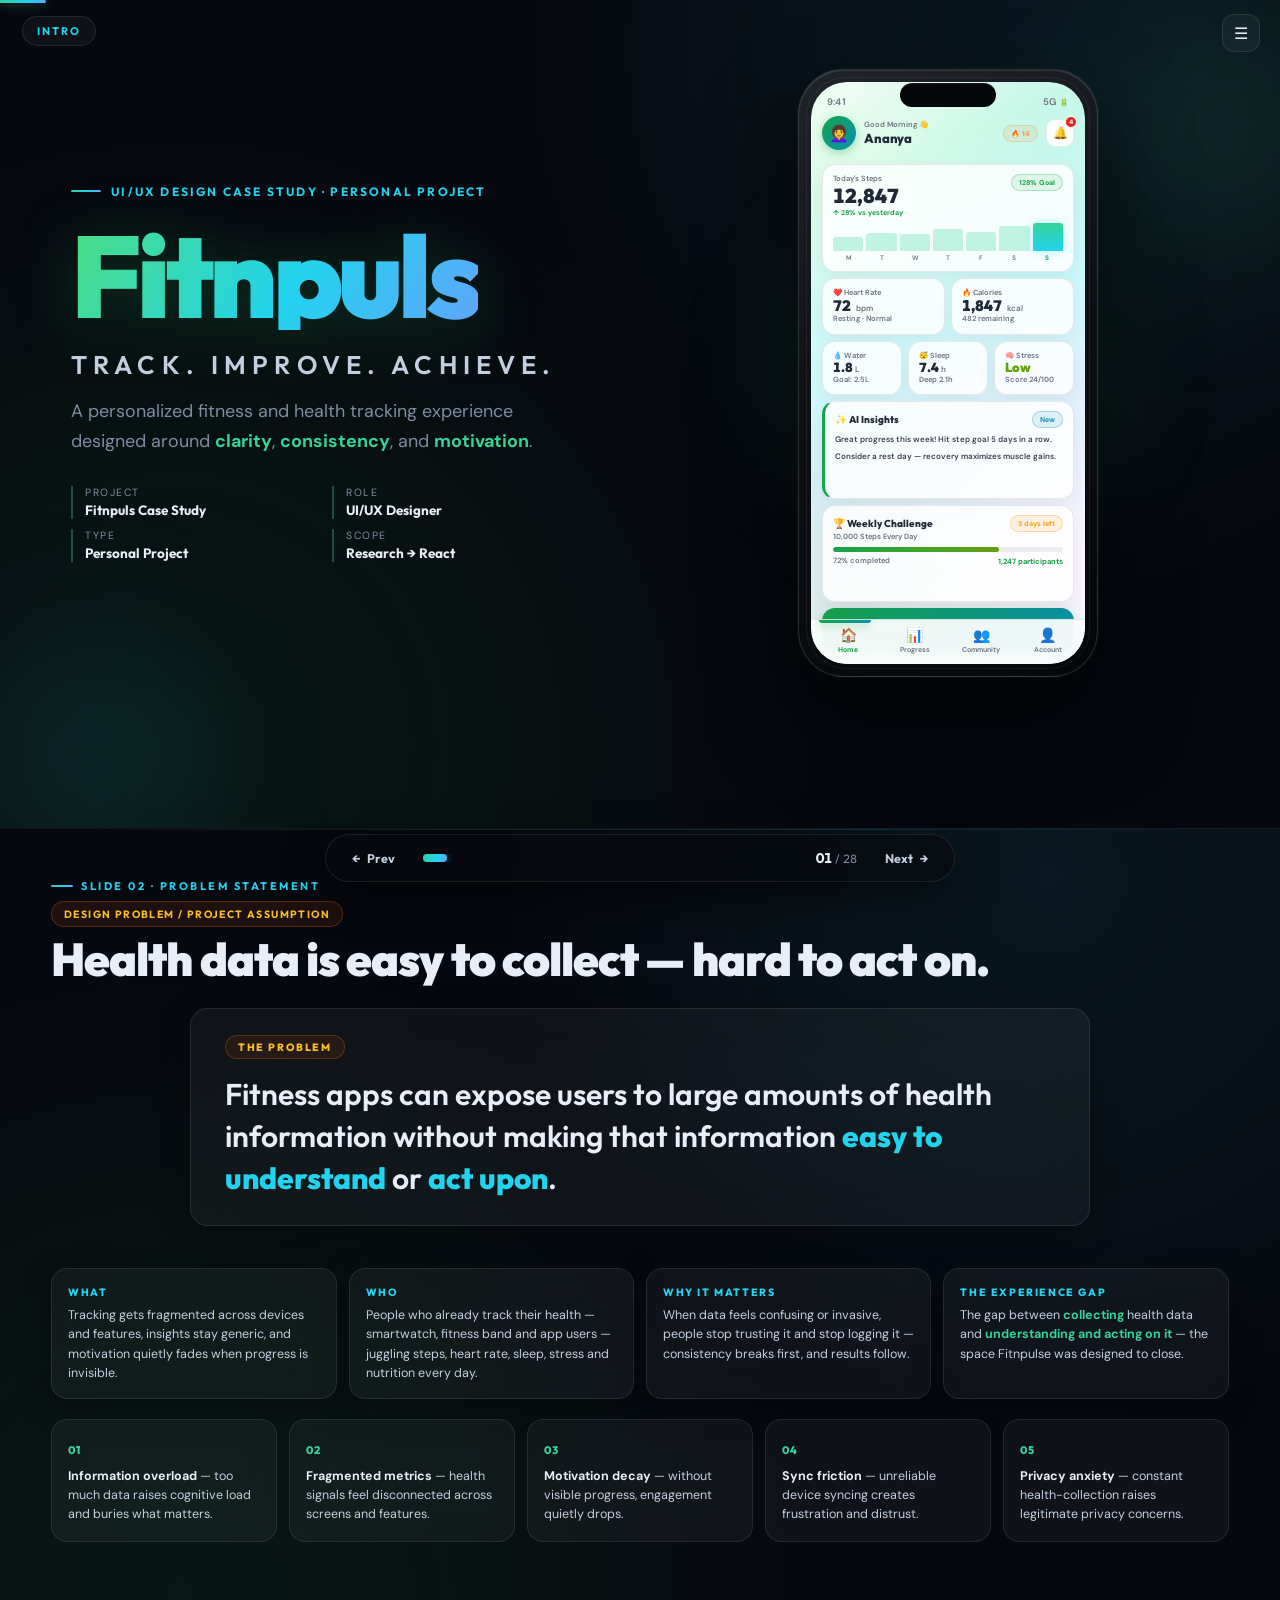
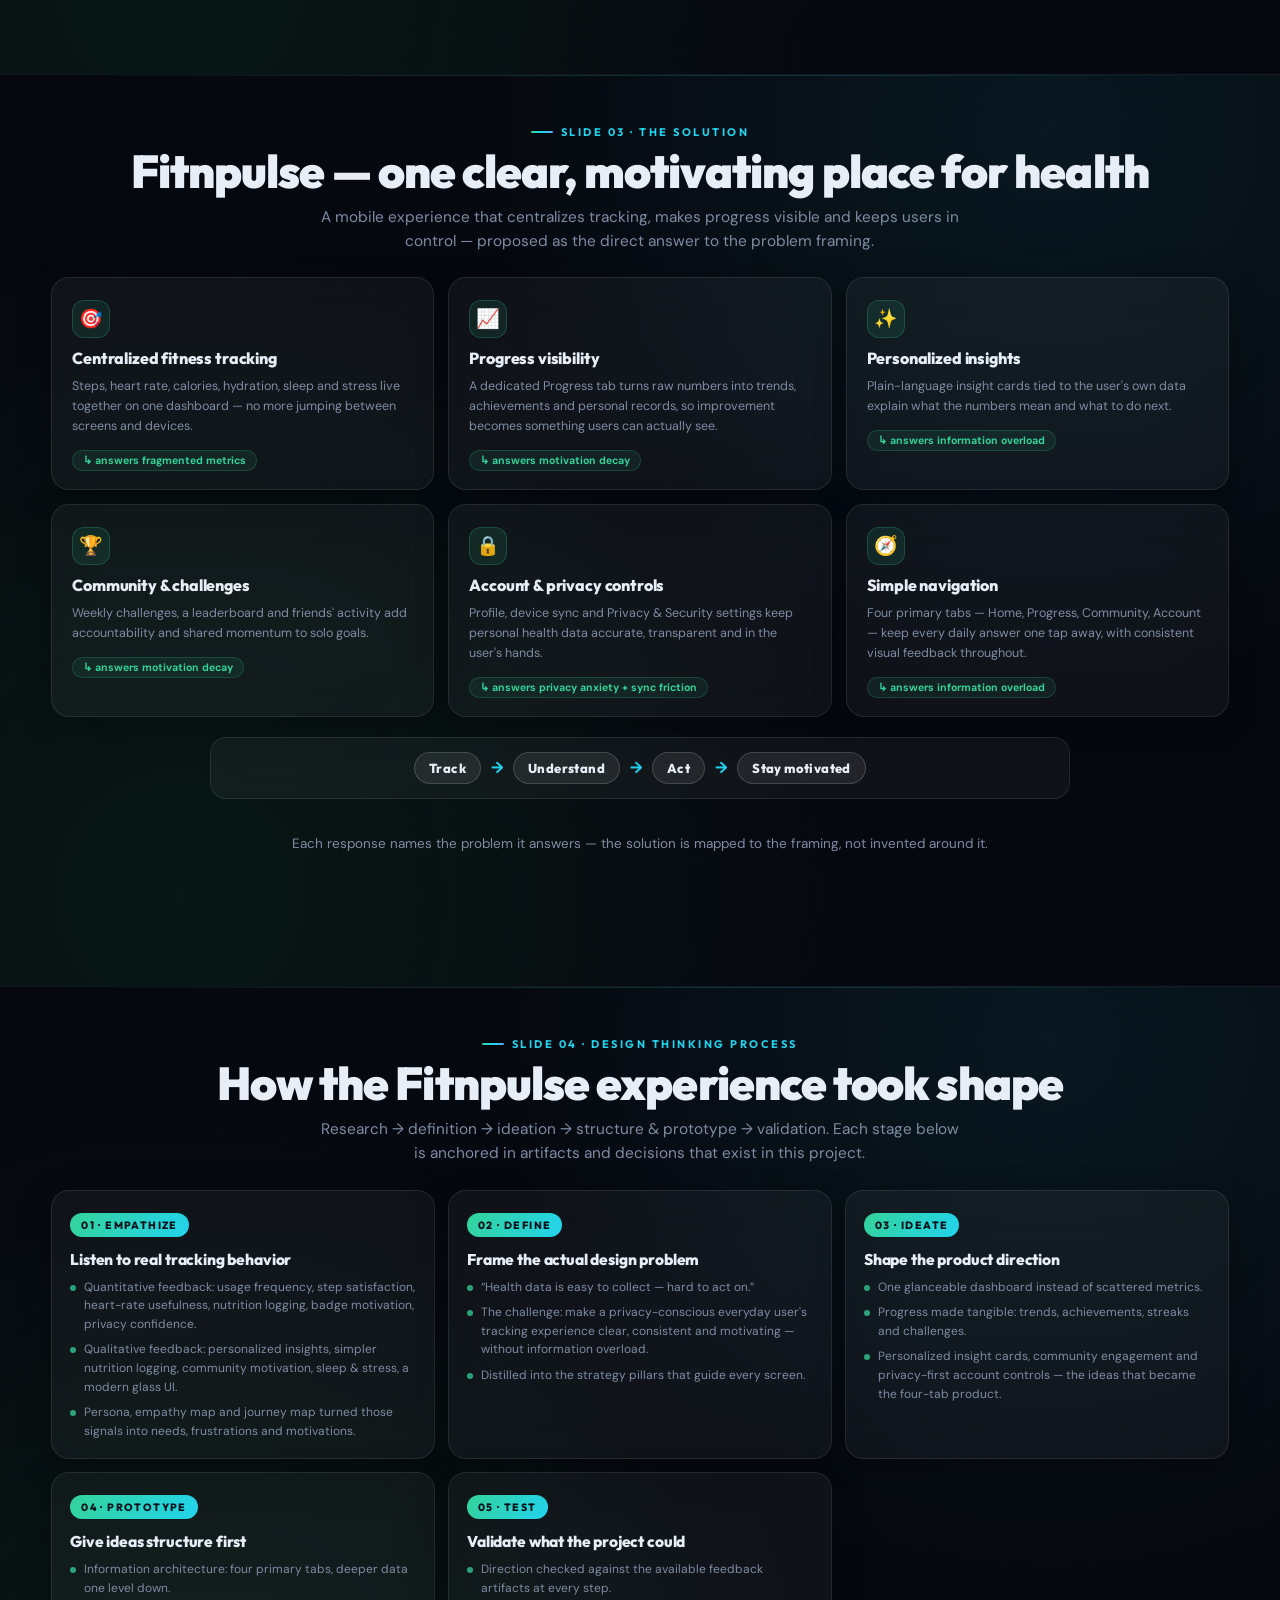
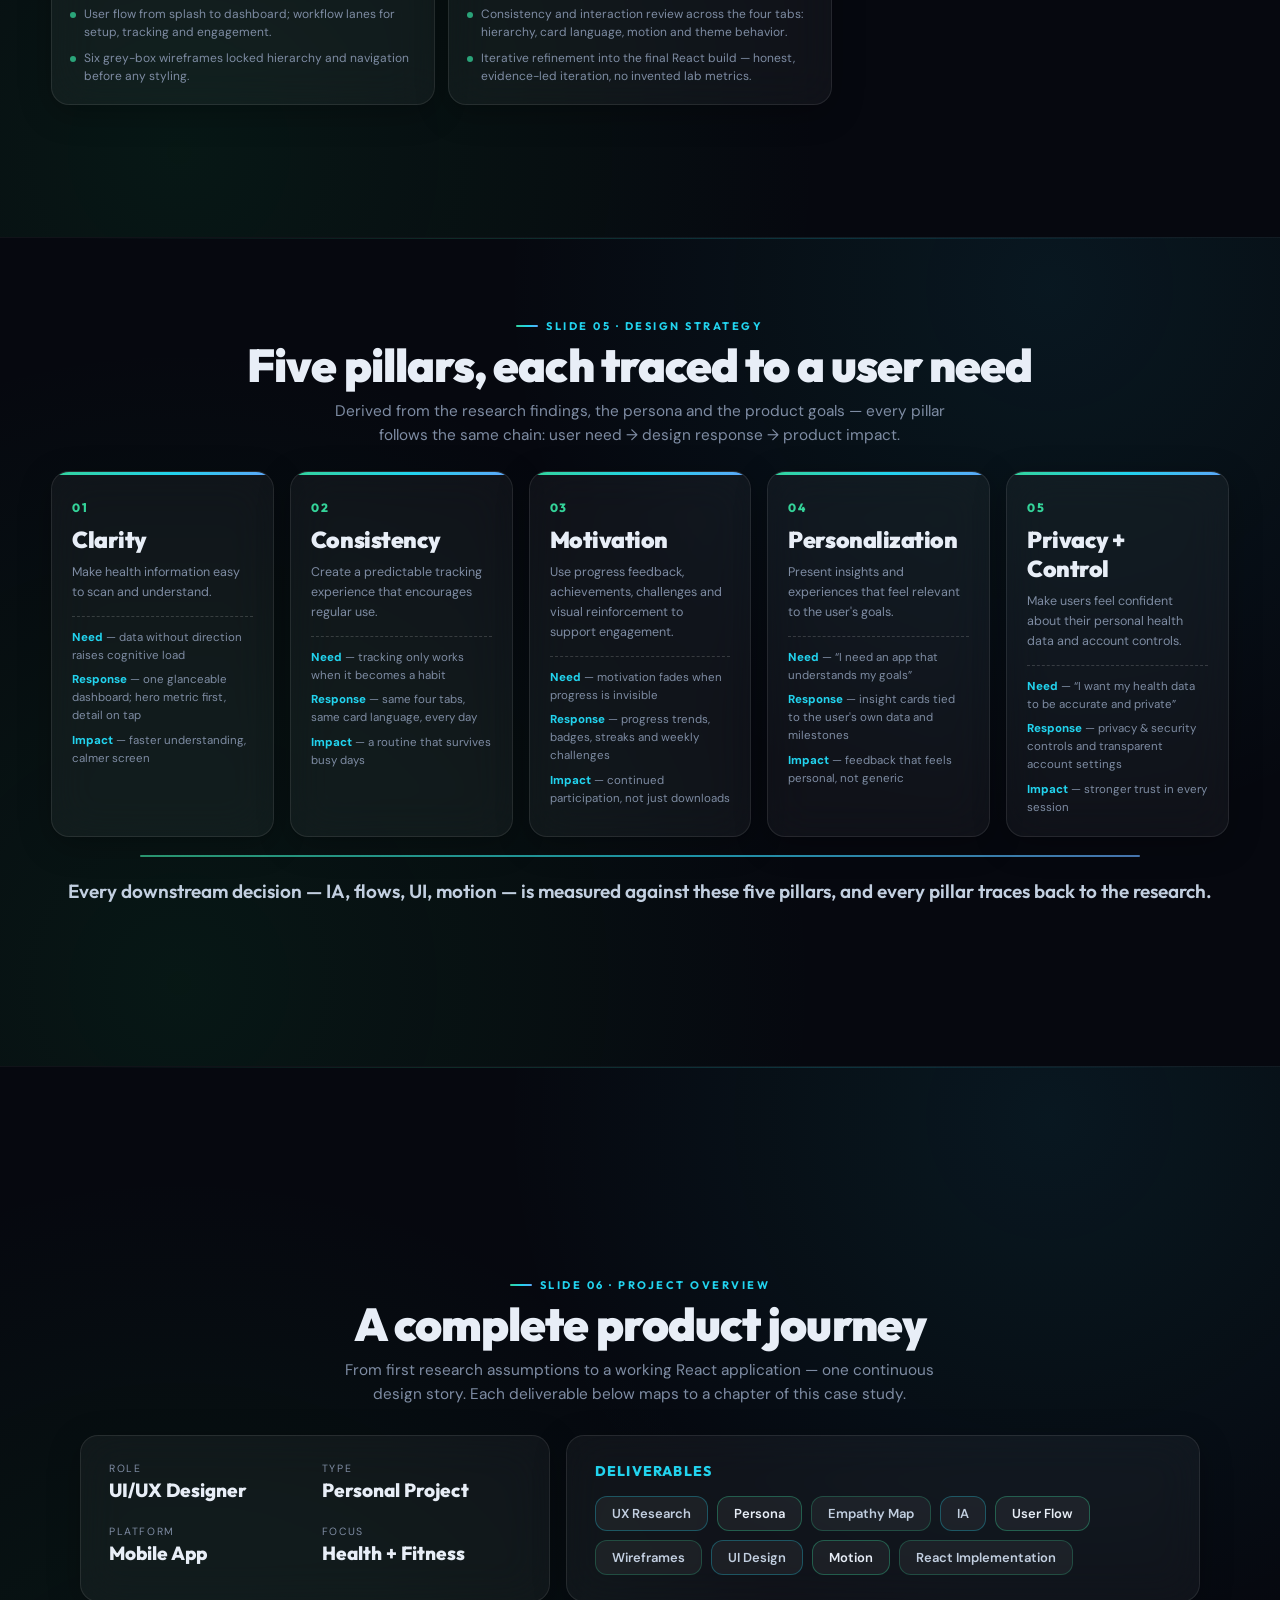
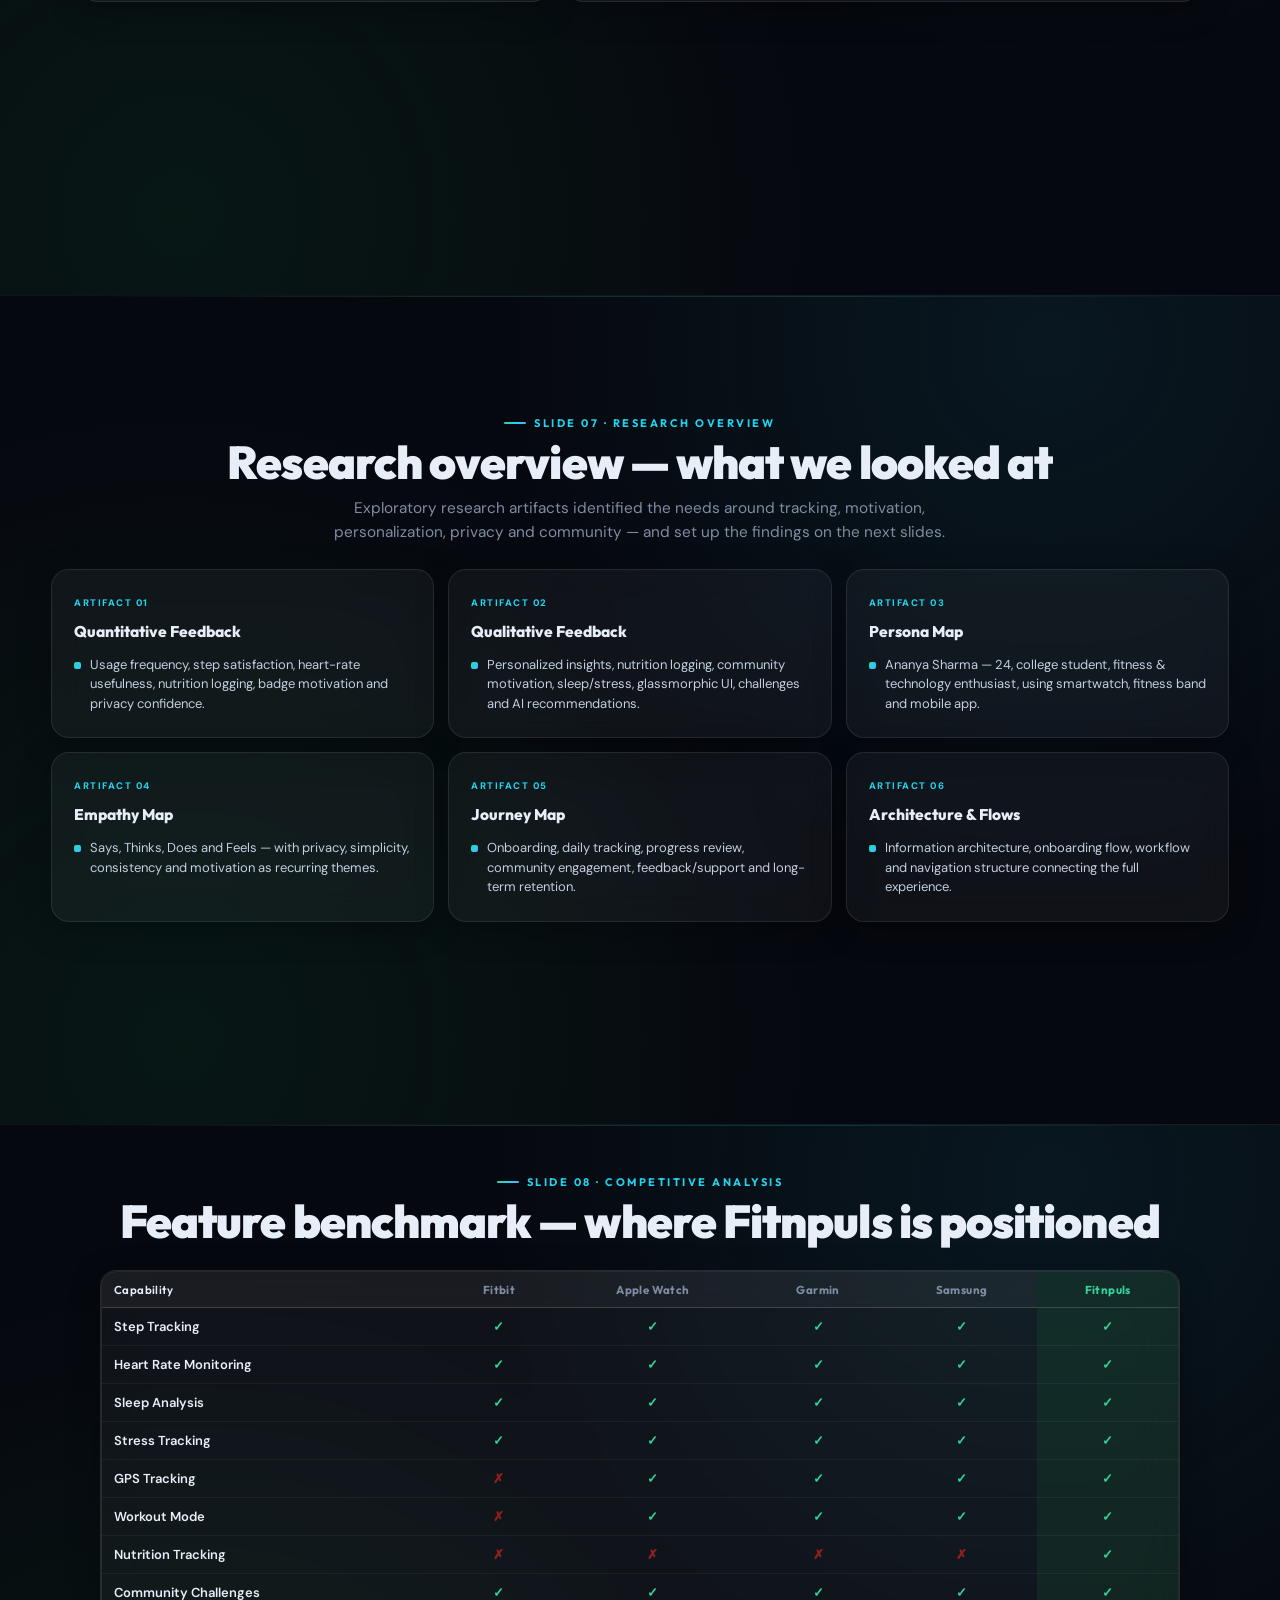
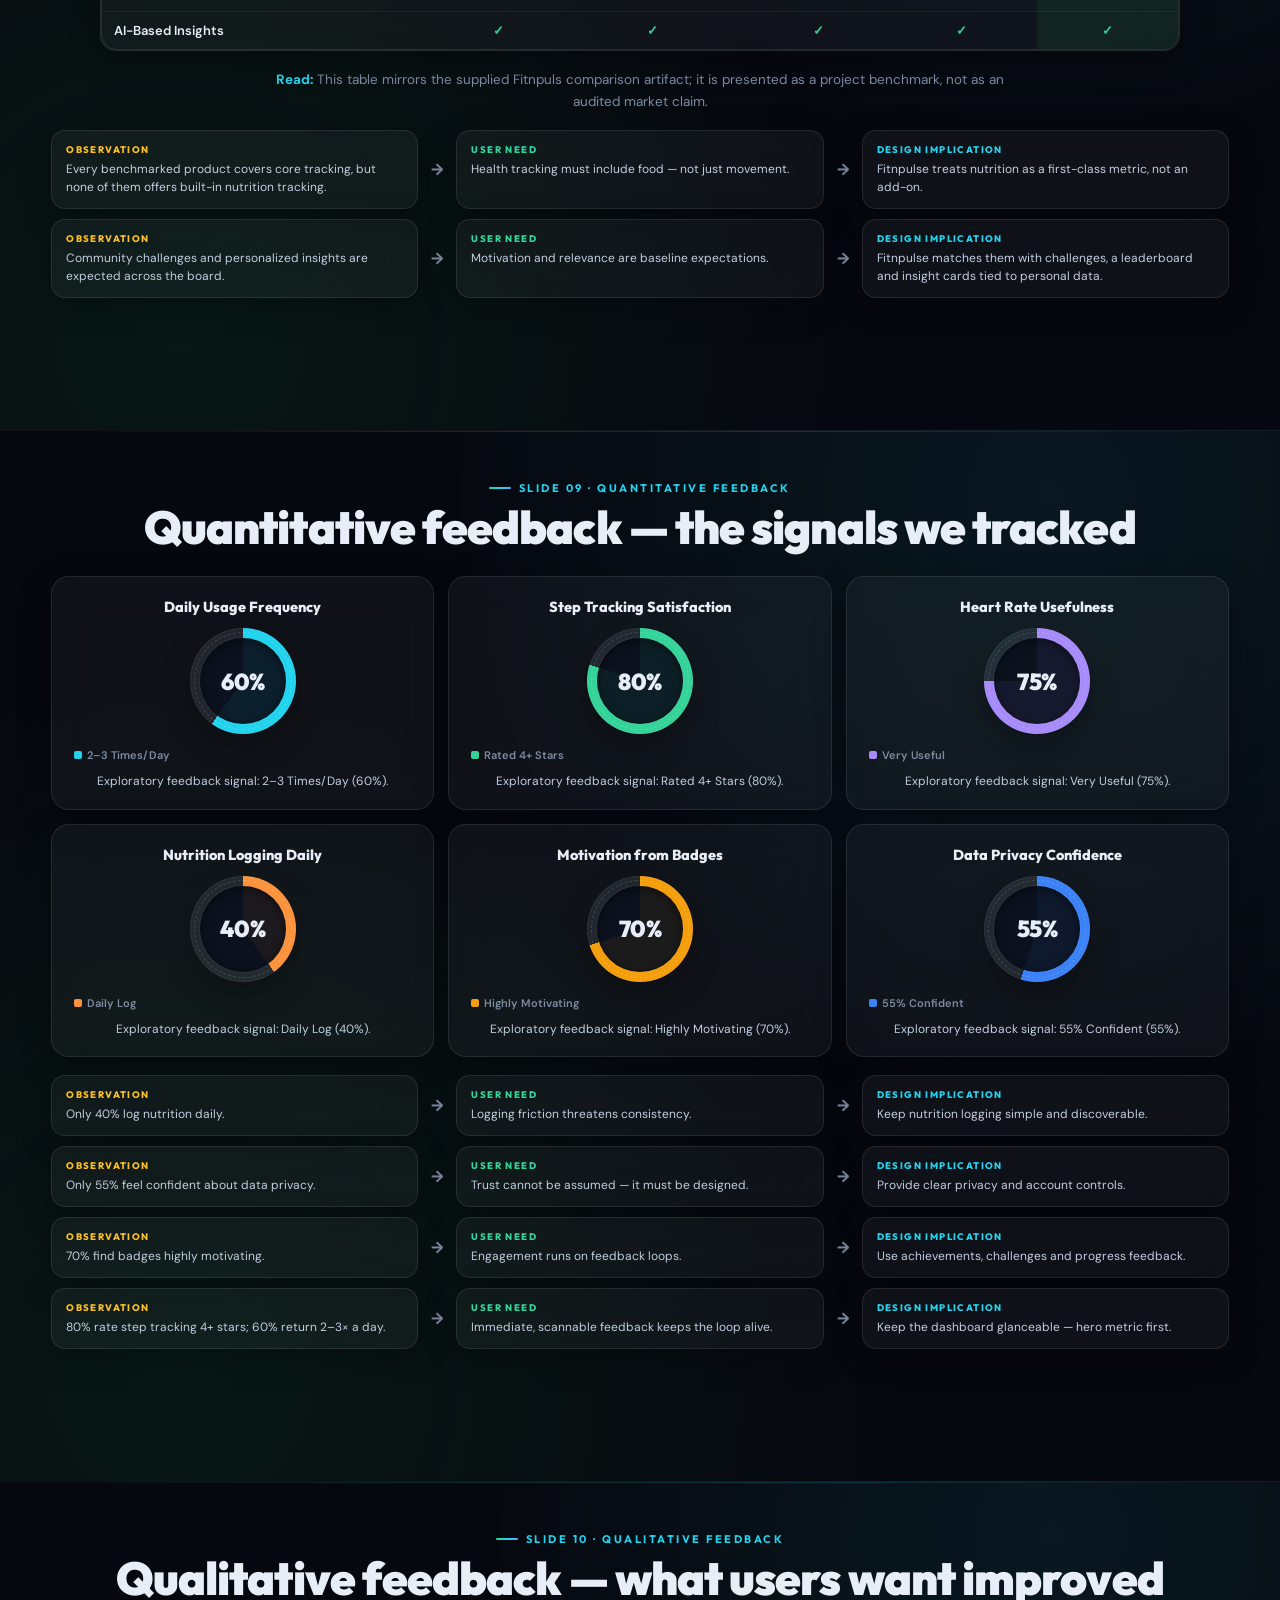
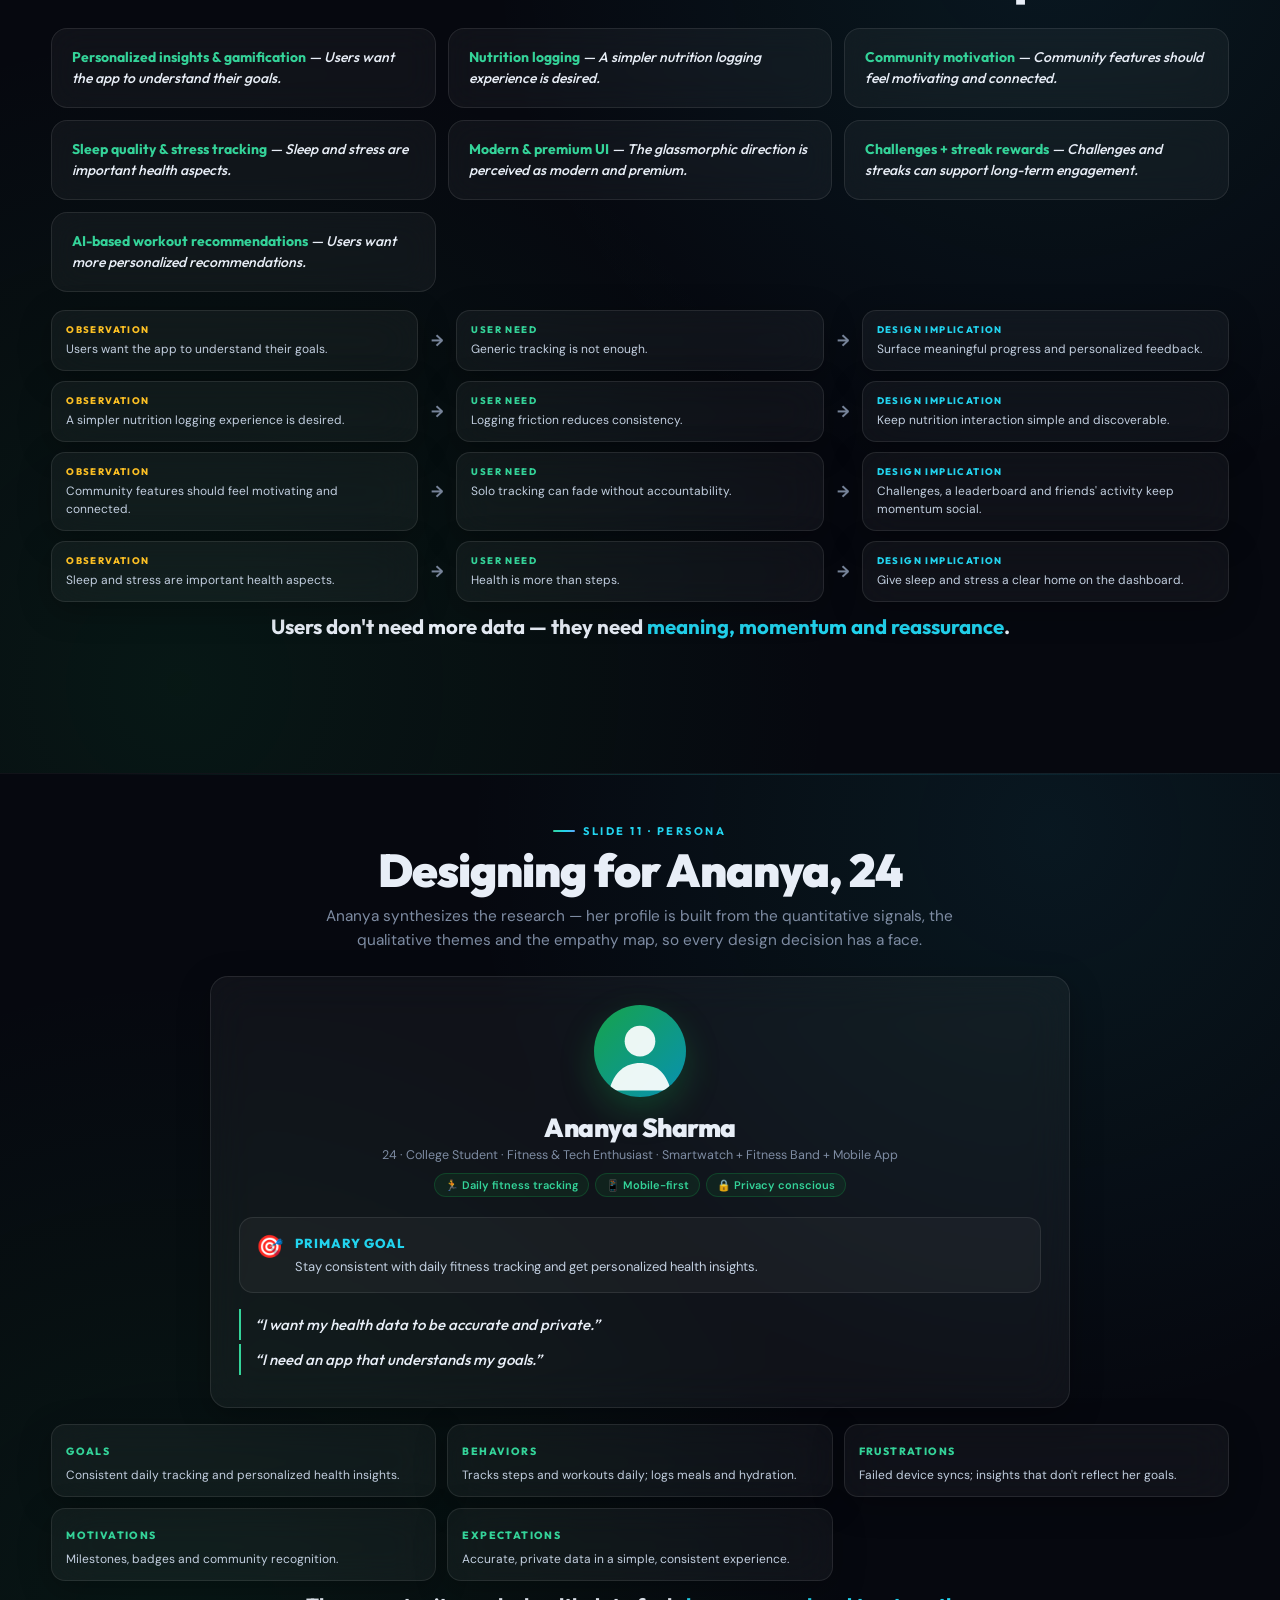
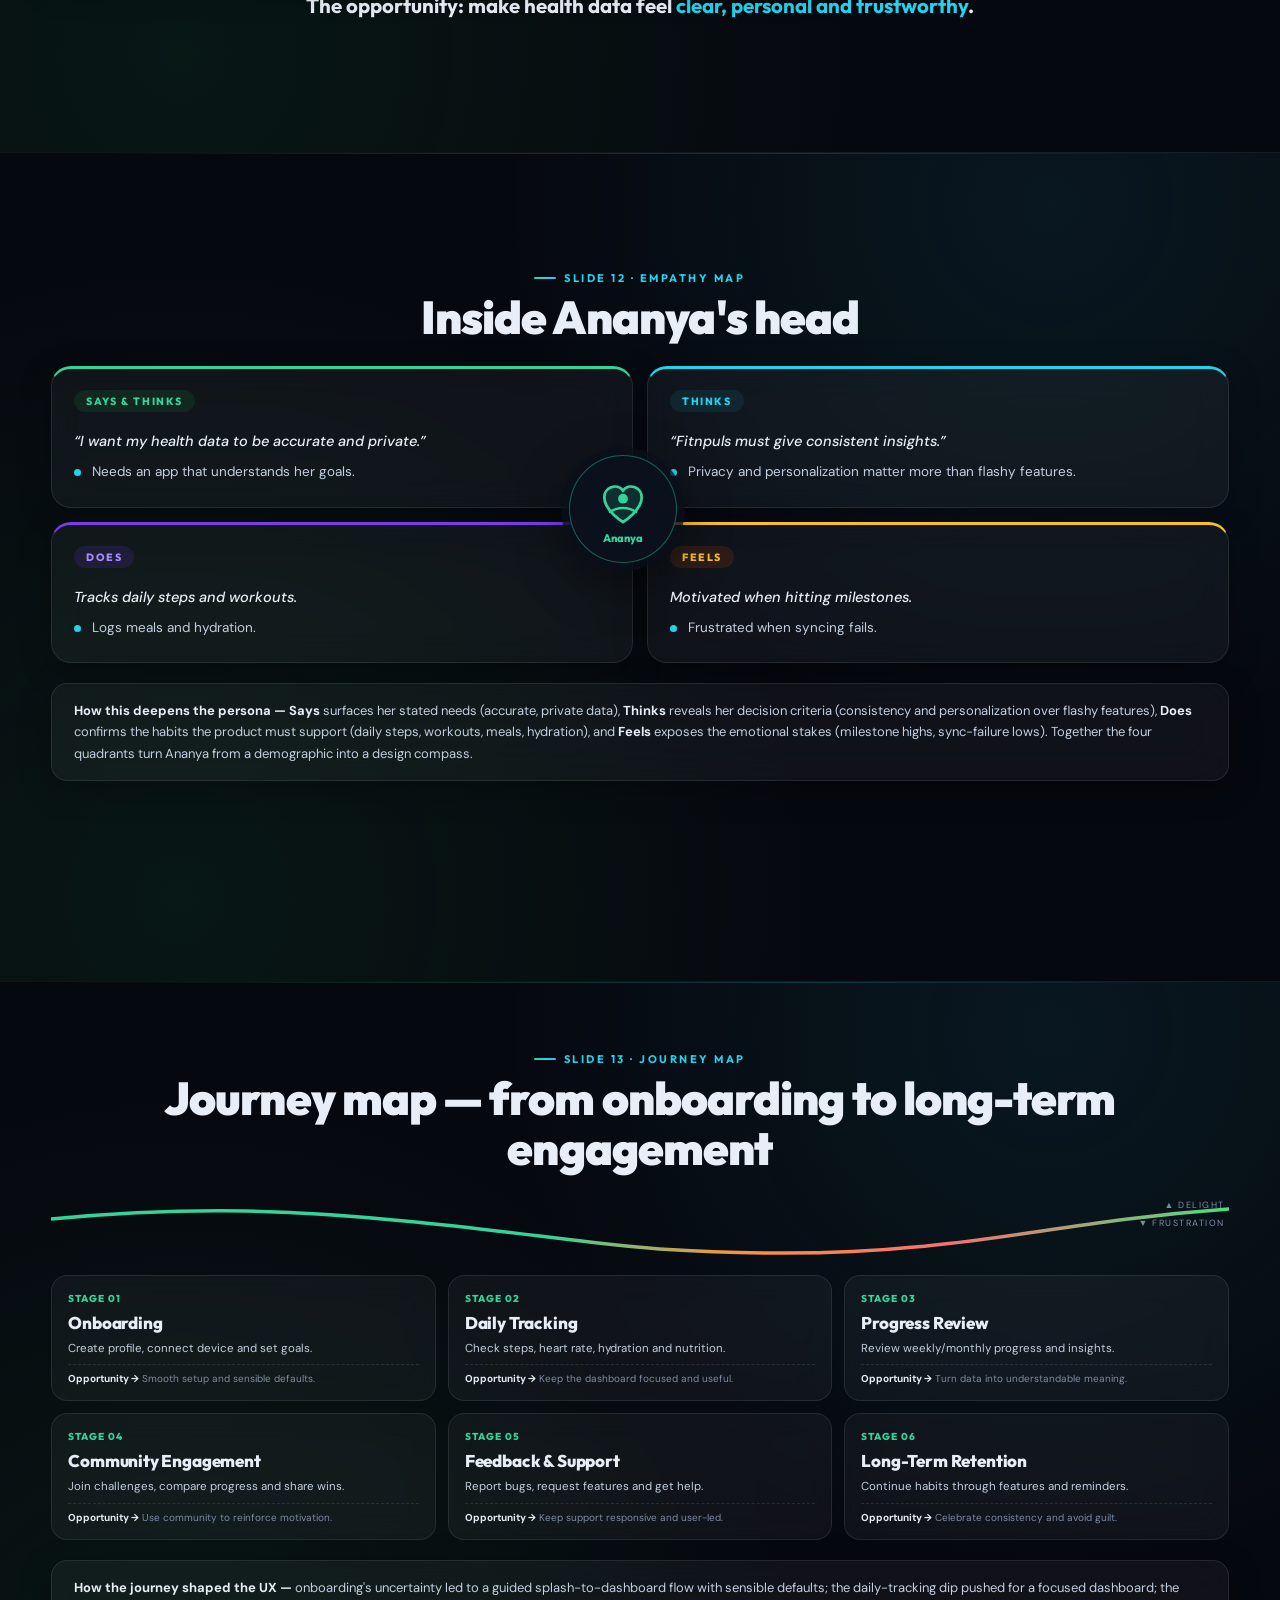
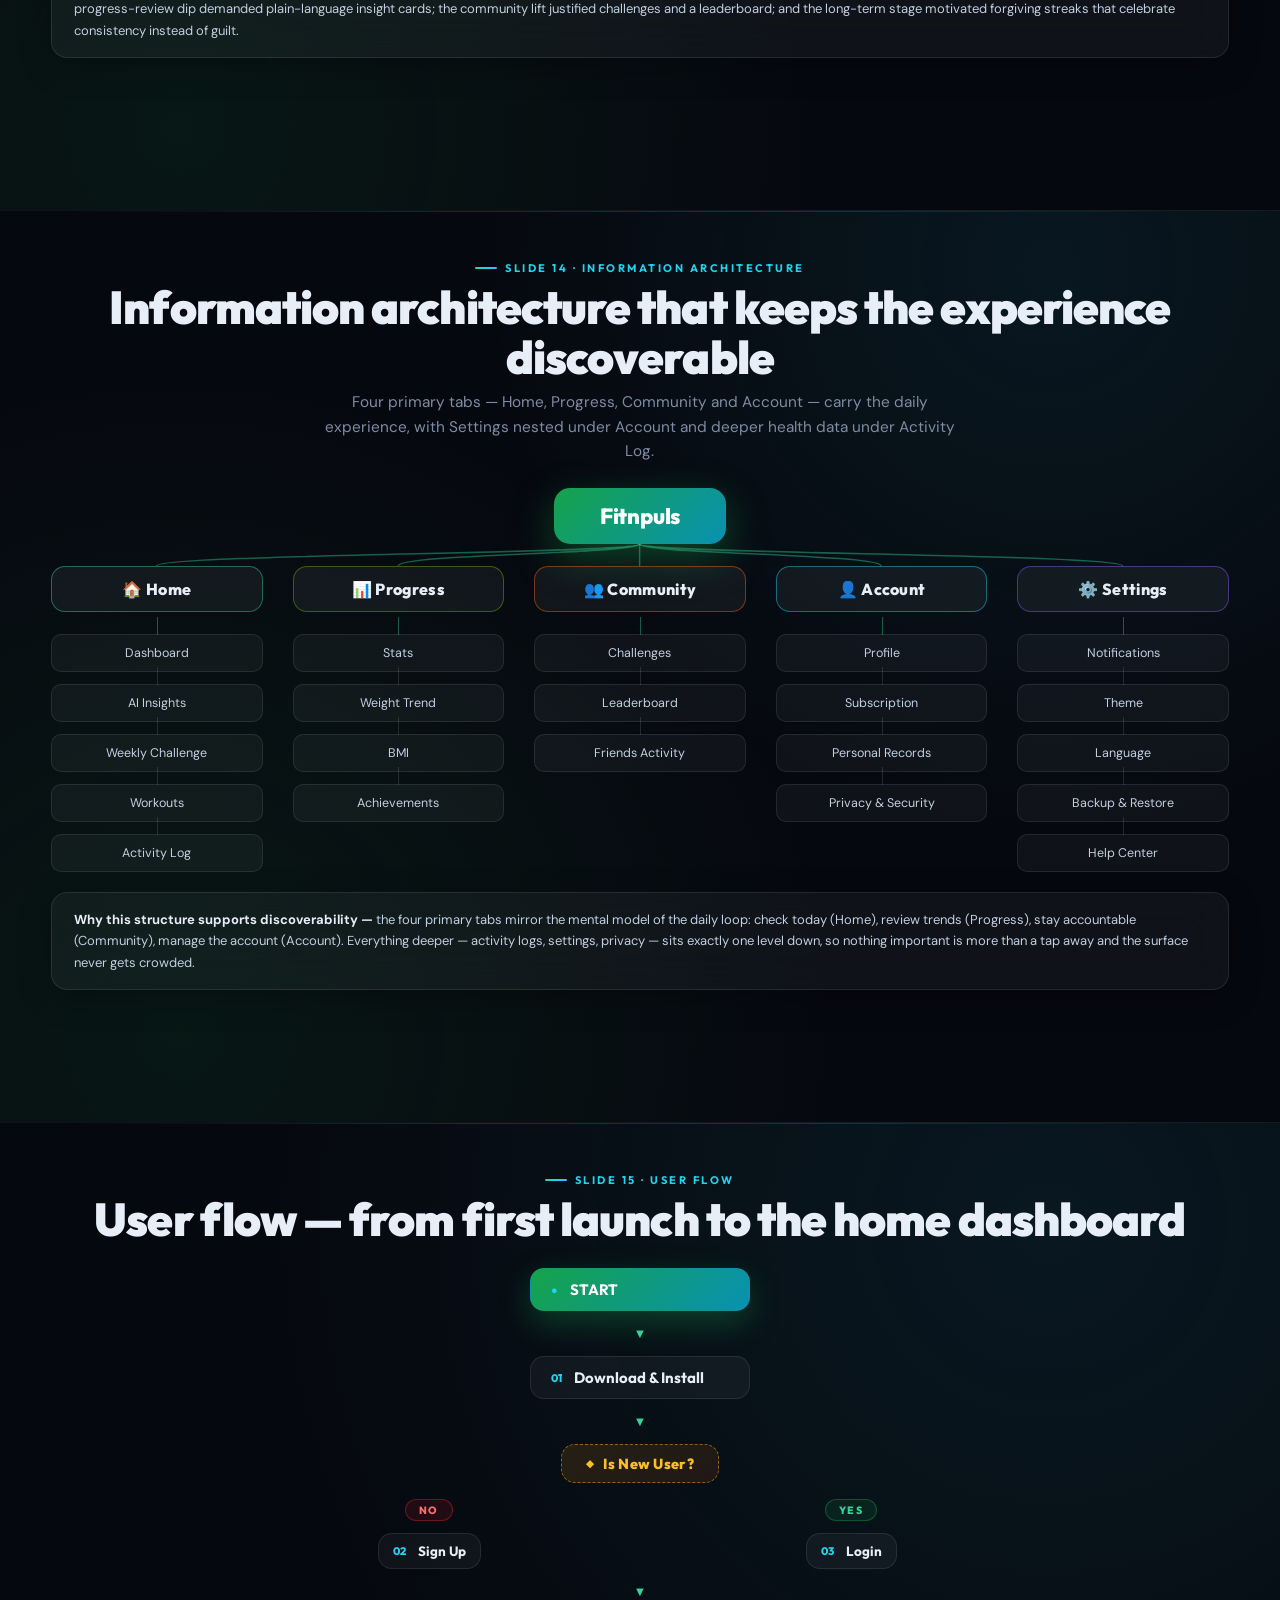
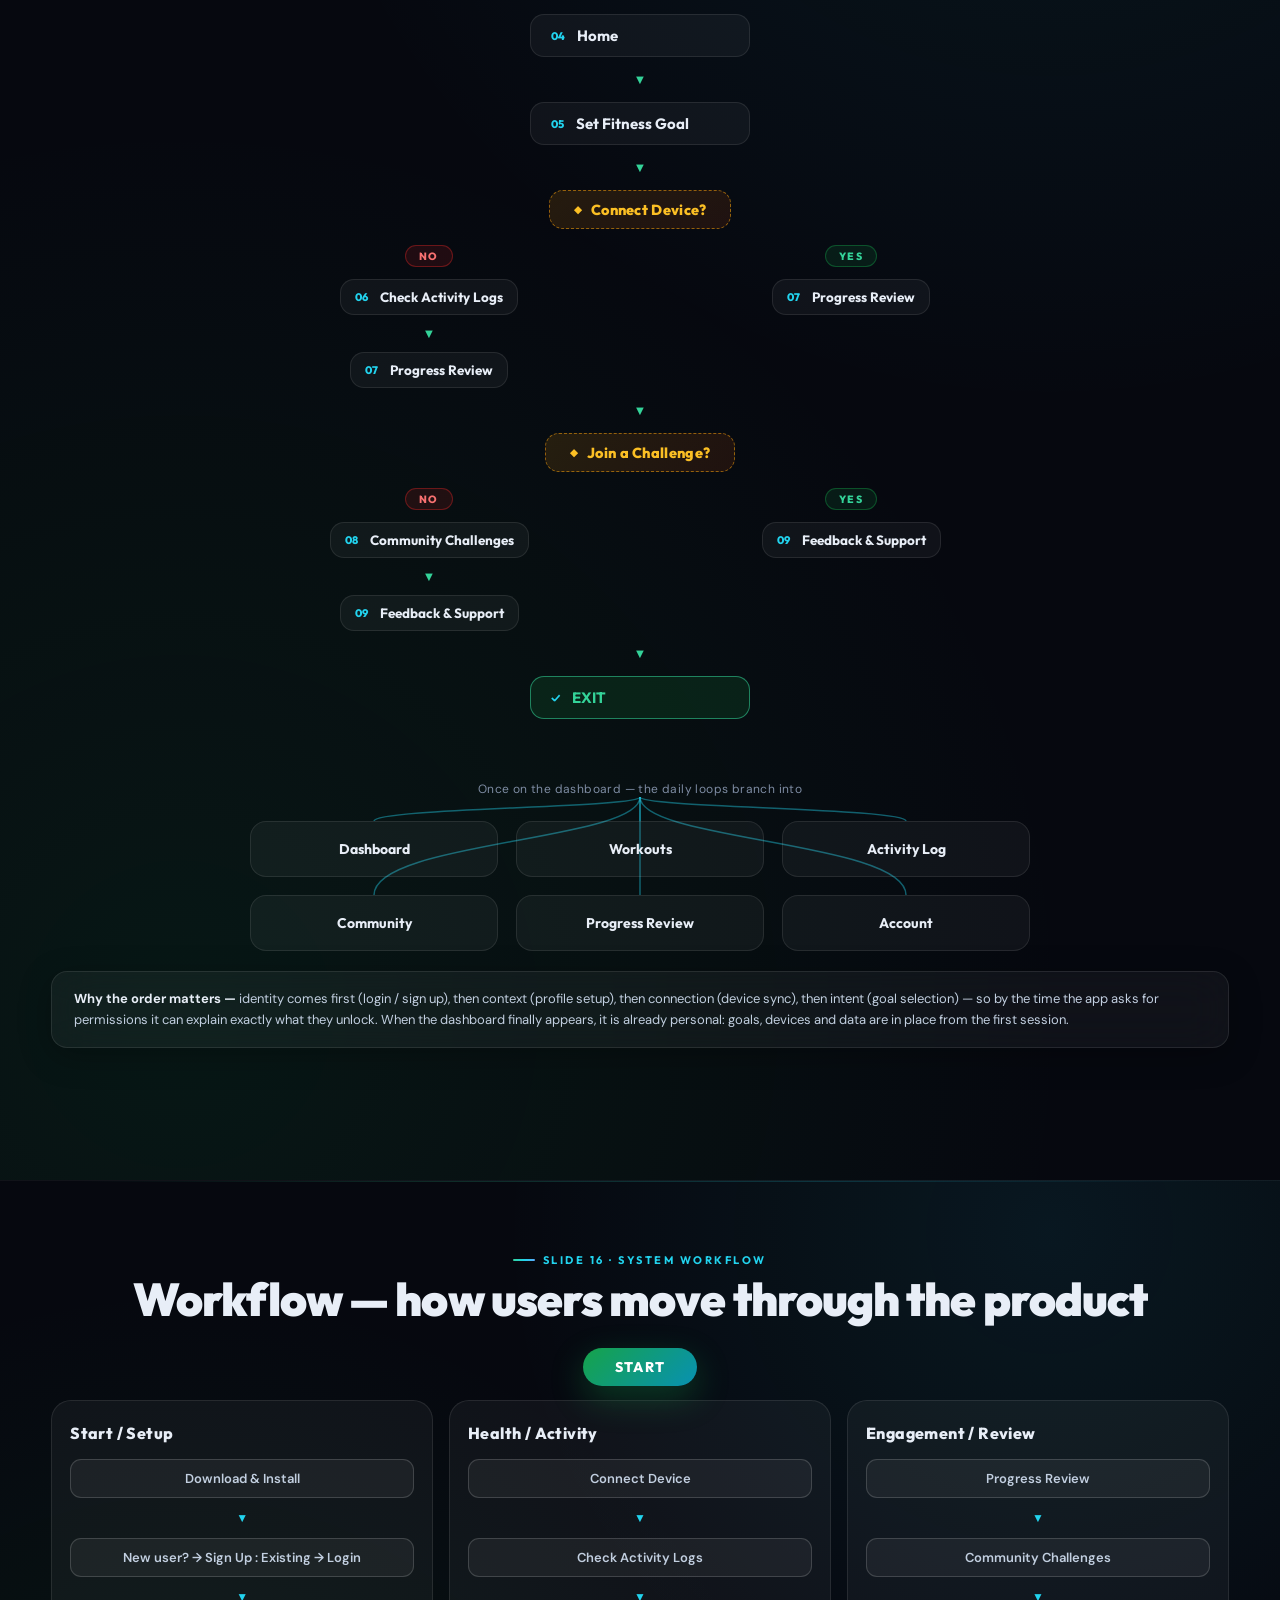
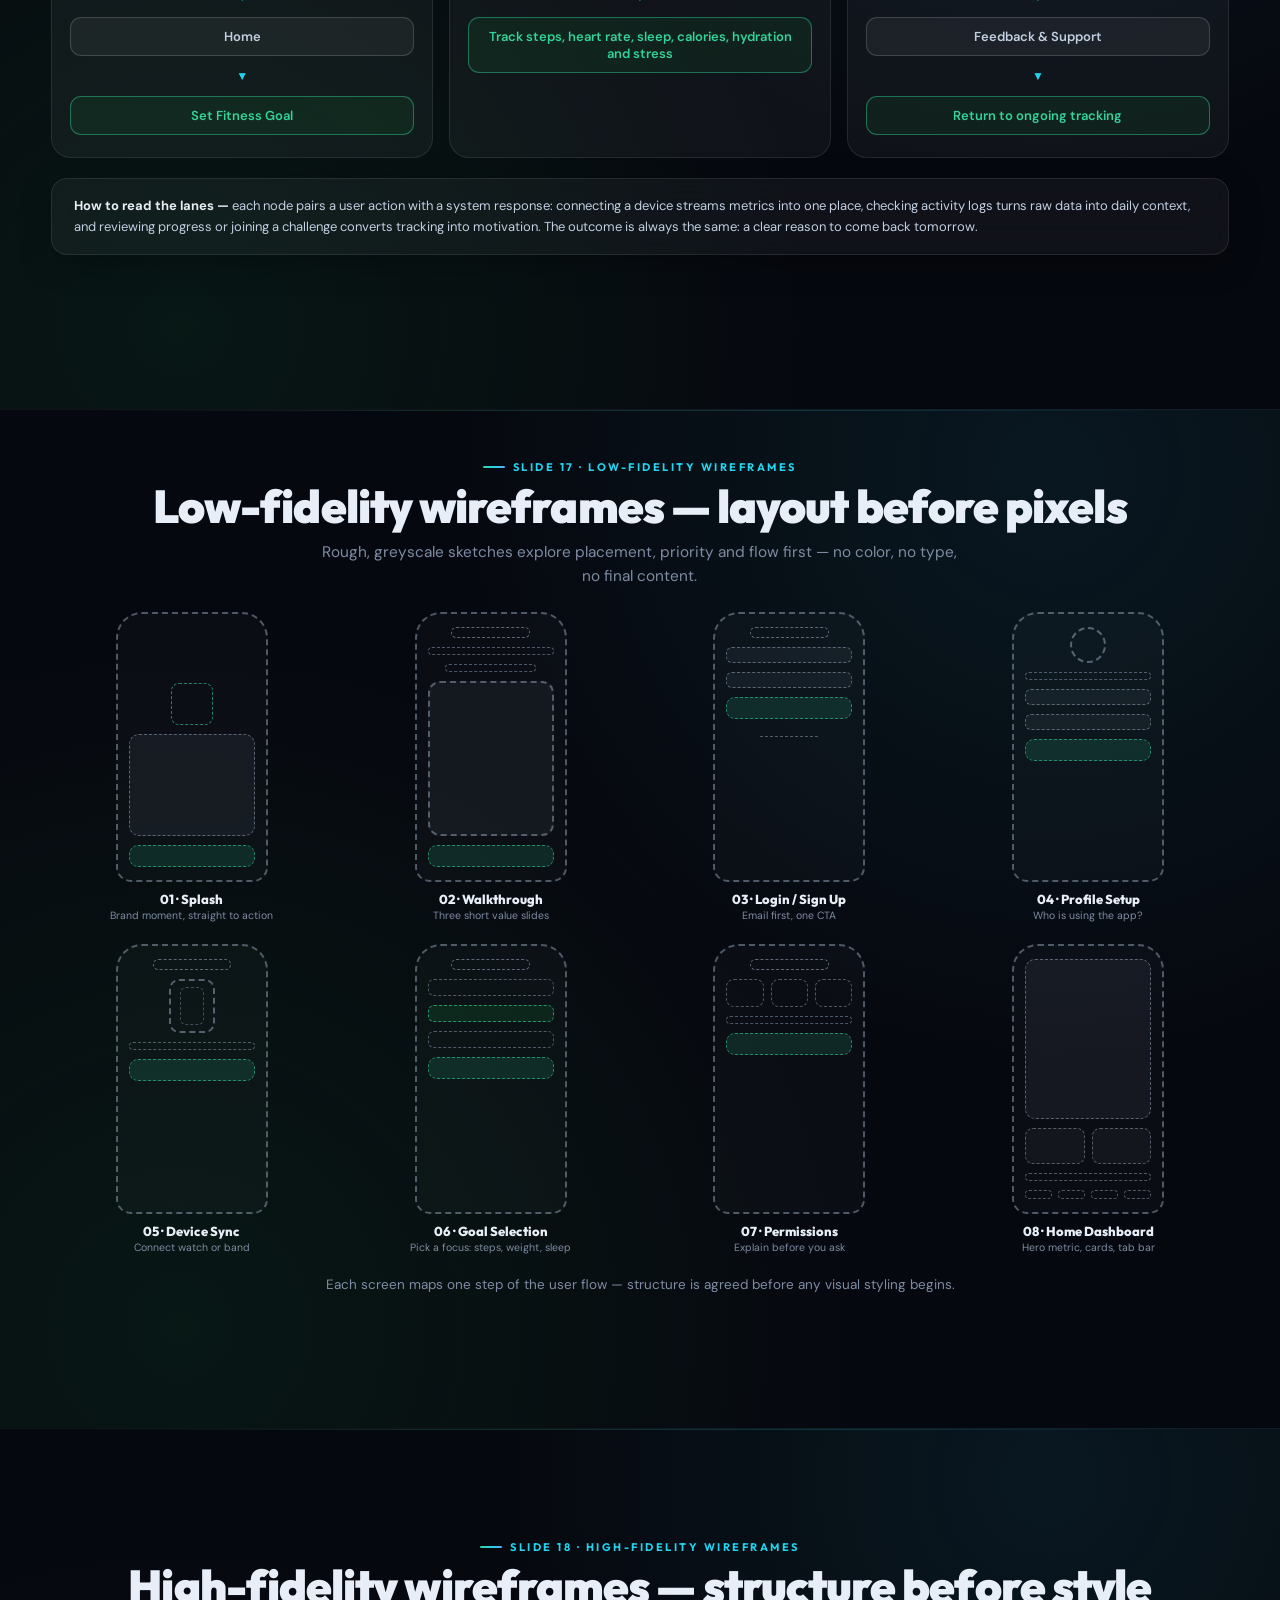
==== commit 080830c1: "update case-study" ====
--- a/case-study/index.html
+++ b/case-study/index.html
@@ -1,2157 +1,2272 @@
-<!DOCTYPE html>
-
-<html lang="en">
-
-<head>
-  <meta charset="utf-8" />
-  <meta content="width=device-width, initial-scale=1.0" name="viewport" />
-  <title>Fitnpuls — UI/UX Design Case Study</title>
-  <meta
-    content="Fitnpuls — a personalized fitness and health tracking experience. A UI/UX case-study presentation: problem, research, persona, IA, flows, wireframes, visual design, interaction and implementation."
-    name="description" />
-  <link
-    href="data:image/svg+xml,%3Csvg xmlns='http://www.w3.org/2000/svg' viewBox='0 0 48 48'%3E%3Cdefs%3E%3ClinearGradient id='g' x1='0' y1='0' x2='48' y2='48' gradientUnits='userSpaceOnUse'%3E%3Cstop offset='0' stop-color='%2316A34A'/%3E%3Cstop offset='1' stop-color='%230891B2'/%3E%3C/linearGradient%3E%3C/defs%3E%3Ccircle cx='24' cy='24' r='23' fill='url(%23g)'/%3E%3Cpolyline points='6,26 11,26 14,17 18,35 22,20 26,26 32,26 38,26' fill='none' stroke='white' stroke-width='2.5' stroke-linecap='round' stroke-linejoin='round'/%3E%3C/svg%3E"
-    rel="icon" />
-  <link href="https://fonts.googleapis.com" rel="preconnect" />
-  <link crossorigin="" href="https://fonts.gstatic.com" rel="preconnect" />
-  <link
-    href="https://fonts.googleapis.com/css2?family=Outfit:wght@300;400;500;600;700;800;900&amp;family=DM+Sans:ital,opsz,wght@0,9..40,400;0,9..40,500;0,9..40,600;0,9..40,700;1,9..40,400&amp;display=swap"
-    rel="stylesheet" />
-  <link href="css/styles.css" rel="stylesheet" />
-</head>
-
-<body>
-  <script id="site-config" type="application/json">
-    {
-      "appUrl": "https://rr188351.github.io/Fitnpuls-app/",
-      "promoUrl": "https://rr188351.github.io/Fitnplus/#hero",
-      "githubUrl": "https://github.com/rr188351/Fitnpuls-app"
-    }
-  </script>
-  <div class="deck">
-    <div aria-hidden="true" class="progress-track"><i id="progress-bar"></i></div>
-    <div class="chapter-pill"><span id="chapter-label">INTRO</span></div>
-    <div class="top-right">
-      <button aria-label="Toggle chapter navigation" class="icon-btn" id="menu-btn" title="Chapters">☰</button>
-    </div>
-    <!-- Chapter overlay -->
-    <div aria-hidden="true" class="overlay" id="overlay">
-      <div class="overlay-panel">
-        <div class="overlay-head">
-          <span class="eyebrow">Presentation</span>
-          <h3>Chapters</h3>
-          <button aria-label="Close" class="icon-btn" id="overlay-close" title="Close">×</button>
-        </div>
-        <div class="overlay-grid" id="overlay-grid"></div>
-        <p class="overlay-hint"><kbd>←</kbd> <kbd>→</kbd> previous / next · <kbd>Home</kbd> first · <kbd>End</kbd> last
-          · <kbd>Space</kbd> next · <kbd>Esc</kbd> close</p>
-      </div>
-    </div>
-    <!-- ════════════════════════════════════════ SLIDE 01 — COVER ════════════════════════════════════════ -->
-    <section aria-hidden="false" class="slide active" data-chapter="INTRO">
-      <div aria-hidden="true" class="ambient"></div>
-      <div class="slide-inner cover-inner">
-<div class="cover-copy">
-          <span class="cover-kicker cd cd-1"><i></i> UI/UX Design Case Study · Personal Project</span>
-          <h1 class="cover-title cd cd-2">Fitnpuls</h1>
-          <p class="cover-tag cd cd-3">Track. Improve. Achieve.</p>
-          <p class="cover-sub cd cd-4">A personalized fitness and health tracking experience designed around <em>clarity</em>,
-            <em>consistency</em>, and <em>motivation</em>.</p>
-          <div class="cover-meta">
-            <div><span>Project</span><b>Fitnpuls Case Study</b></div>
-            <div><span>Role</span><b>UI/UX Designer</b></div>
-            <div><span>Type</span><b>Personal Project</b></div>
-            <div><span>Scope</span><b>Research → React</b></div>
-          </div>
-        </div>
-        <div class="cover-visual" id="cover-visual">
-          <div class="phone cover-phone" id="cover-phone">
-            <div class="cover-theme-layer cover-theme-dark">
-              <div class="cover-screens">
-                <!-- SCREEN 01 · HOME / DASHBOARD -->
-                <div class="cs-screen s-active" data-screen="home">
-                  <div class="cs-status"><span>9:41</span><span class="cs-dots">●●●</span><span>5G <i>🔋</i></span></div>
-                  <div class="cs-scroll">
-                    <div class="cs-row cs-spread cs-hdr">
-                      <div class="cs-row cs-gap">
-                        <span class="cs-avatar" aria-hidden="true">👩‍🦱</span>
-                        <div><div class="cs-mute">Good Morning 👋</div><div class="cs-name">Ananya</div></div>
-                      </div>
-                      <div class="cs-row cs-gap">
-                        <span class="cs-chip orange">🔥 14</span>
-                        <span class="cs-bell">🔔<b>4</b></span>
-                      </div>
-                    </div>
-                    <div class="cs-card">
-                      <div class="cs-row cs-spread" style="align-items:flex-start">
-                        <div>
-                          <div class="cs-mute">Today's Steps</div>
-                          <div class="cs-num">12,847</div>
-                          <div class="cs-up">↑ 28% vs yesterday</div>
-                        </div>
-                        <span class="cs-chip green">128% Goal</span>
-                      </div>
-                      <div class="cs-bars"><i style="--h:48%"></i><i style="--h:63%"></i><i style="--h:58%"></i><i style="--h:76%"></i><i style="--h:67%"></i><i style="--h:87%"></i><i class="hot" style="--h:100%"></i></div>
-                      <div class="cs-days"><span>M</span><span>T</span><span>W</span><span>T</span><span>F</span><span>S</span><span class="hot">S</span></div>
-                    </div>
-                    <div class="cs-row">
-                      <div class="cs-card"><div class="cs-mute">❤️ Heart Rate</div><div class="cs-num sm">72 <i>bpm</i></div><div class="cs-mute">Resting · Normal</div></div>
-                      <div class="cs-card"><div class="cs-mute">🔥 Calories</div><div class="cs-num sm">1,847 <i>kcal</i></div><div class="cs-mute">482 remaining</div></div>
-                    </div>
-                    <div class="cs-row">
-                      <div class="cs-card"><div class="cs-mute">💧 Water</div><div class="cs-num xs">1.8<i>L</i></div><div class="cs-mute">Goal: 2.5L</div></div>
-                      <div class="cs-card"><div class="cs-mute">😴 Sleep</div><div class="cs-num xs">7.4<i>h</i></div><div class="cs-mute">Deep 2.1h</div></div>
-                      <div class="cs-card"><div class="cs-mute">🧠 Stress</div><div class="cs-num xs lime">Low</div><div class="cs-mute">Score 24/100</div></div>
-                    </div>
-                    <div class="cs-card cs-ai">
-                      <div class="cs-row cs-spread"><b class="cs-t">✨ AI Insights</b><span class="cs-chip cyan">New</span></div>
-                      <p>Great progress this week! Hit step goal 5 days in a row.</p>
-                      <p>Consider a rest day — recovery maximizes muscle gains.</p>
-                    </div>
-                    <div class="cs-card">
-                      <div class="cs-row cs-spread"><b class="cs-t">🏆 Weekly Challenge</b><span class="cs-chip amber">3 days left</span></div>
-                      <div class="cs-mute">10,000 Steps Every Day</div>
-                      <div class="cs-track"><i style="--w:72%"></i></div>
-                      <div class="cs-row cs-spread cs-footnote"><span class="cs-mute">72% completed</span><span class="cs-go">1,247 participants</span></div>
-                    </div>
-                    <div class="cs-cta"><span class="cs-ico" aria-hidden="true">🏋️</span><div><div class="cs-go">Start Workout</div><div class="cs-mute">Today: Upper body strength</div></div><b aria-hidden="true">›</b></div>
-                  </div>
-                  <div class="cs-nav ind1">
-                    <div class="cs-tab on"><span>🏠</span>Home</div>
-                    <div class="cs-tab"><span>📊</span>Progress</div>
-                    <div class="cs-tab"><span>👥</span>Community</div>
-                    <div class="cs-tab"><span>👤</span>Account</div>
-                  </div>
-                </div>
-<!-- SCREEN 02 · PROGRESS -->
-                <div class="cs-screen" data-screen="progress">
-                  <div class="cs-status"><span>9:41</span><span class="cs-dots">●●●</span><span>5G <i>🔋</i></span></div>
-                  <div class="cs-scroll">
-                    <div class="cs-row cs-spread" style="margin-bottom:8px">
-                      <b class="cs-stitle">Progress</b>
-                      <span class="cs-seg"><i class="on">Week</i><i>Month</i></span>
-                    </div>
-                    <div class="cs-row" style="margin-bottom:8px">
-                      <div class="cs-card c3"><div class="cs-ico">🏋️</div><b>24</b><span class="cs-mute">Workouts</span></div>
-                      <div class="cs-card c3"><div class="cs-ico">📅</div><b>19/30</b><span class="cs-mute">Active Days</span></div>
-                      <div class="cs-card c3"><div class="cs-ico">👟</div><b>9.8k</b><span class="cs-mute">Avg Steps</span></div>
-                    </div>
-                    <div class="cs-card" style="margin-bottom:8px">
-                      <div class="cs-row cs-spread"><b class="cs-t">Weight Trend</b><span class="cs-chip green">↓ 3.2 kg</span></div>
-                      <div class="cs-mute" style="margin-bottom:2px">Lost 3.2 kg this month</div>
-                      <svg class="cs-chart" viewBox="0 0 240 58" preserveAspectRatio="none" aria-hidden="true">
-                        <defs>
-                          <linearGradient id="cs-w" x1="0" y1="0" x2="0" y2="1">
-                            <stop offset="0" stop-color="#34d399" stop-opacity="0.3"></stop>
-                            <stop offset="1" stop-color="#34d399" stop-opacity="0"></stop>
-                          </linearGradient>
-                        </defs>
-                        <path class="cs-area" d="M0 14 C 40 12, 60 22, 100 26 C 140 30, 180 34, 240 42 L 240 58 L 0 58 Z" fill="url(#cs-w)"></path>
-                        <path class="cs-line" d="M0 14 C 40 12, 60 22, 100 26 C 140 30, 180 34, 240 42" fill="none"></path>
-                        <circle class="cs-dot" cx="240" cy="42" r="3"></circle>
-                      </svg>
-                      <div class="cs-days"><span>W1</span><span>W2</span><span>W3</span><span>W4</span><span>W5</span><span>W6</span><span class="hot">Now</span></div>
-                    </div>
-                    <div class="cs-card cs-bmi" style="margin-bottom:8px">
-                      <span class="cs-ico" aria-hidden="true">⚕️</span>
-                      <div><div class="cs-mute">BMI Score</div><div class="cs-num sm" style="color:var(--ct-chart)">22.4</div><span class="cs-chip green">Normal Weight</span></div>
-                      <div class="cs-bm-right"><div>178 cm</div><div>71.0 kg</div></div>
-                    </div>
-                    <div class="cs-card cs-cyan" style="margin-bottom:8px">
-                      <b class="cs-t" style="color:var(--ct-accent2)">✨ AI Monthly Summary</b>
-                      <p>Outstanding month! 19/30 step goals hit and 3.2 kg lost. Keep it up! 💪</p>
-                    </div>
-                    <div class="cs-mute cs-sec">Achievement Badges</div>
-                    <div class="cs-badges">
-                      <div class="cs-badge"><span aria-hidden="true">🔥</span><b>100 Day Streak</b></div>
-                      <div class="cs-badge"><span aria-hidden="true">👟</span><b>500K Steps</b></div>
-                      <div class="cs-badge lock"><span aria-hidden="true">💧</span><b>30-Day Hydration</b></div>
-                      <div class="cs-badge lock"><span aria-hidden="true">💪</span><b>Strength Master</b></div>
-                    </div>
-                    <div class="cs-cta cs-cta-ghost"><span class="cs-ico">📄</span><span class="cs-go">Download PDF Report</span></div>
-                  </div>
-                  <div class="cs-nav ind2">
-                    <div class="cs-tab"><span>🏠</span>Home</div>
-                    <div class="cs-tab on"><span>📊</span>Progress</div>
-                    <div class="cs-tab"><span>👥</span>Community</div>
-                    <div class="cs-tab"><span>👤</span>Account</div>
-                  </div>
-                </div>
-<!-- SCREEN 03 · COMMUNITY -->
-                <div class="cs-screen" data-screen="community">
-                  <div class="cs-status"><span>9:41</span><span class="cs-dots">●●●</span><span>5G <i>🔋</i></span></div>
-                  <div class="cs-scroll">
-                    <div class="cs-row cs-spread" style="align-items:flex-start;margin-bottom:6px">
-                      <div><b class="cs-stitle">Community</b><div class="cs-mute">Challenges, friends &amp; achievements</div></div>
-                      <span class="cs-btn">+ Join Challenge</span>
-                    </div>
-                    <div class="cs-mute cs-sec">Active Challenges</div>
-                    <div class="cs-row" style="margin-bottom:8px">
-                      <div class="cs-card c3"><div class="cs-ico">👟</div><b class="cs-t">Weekly 70K</b><div class="cs-mute">3d left</div><div class="cs-track"><i style="--w:72%"></i></div><div class="cs-go">72%</div></div>
-                      <div class="cs-card c3"><div class="cs-ico" style="color:var(--ct-accent2)">💧</div><b class="cs-t">Hydration Month</b><div class="cs-mute">18d left</div><div class="cs-track tk2"><i style="--w:54%"></i></div><div class="cs-go" style="color:var(--ct-accent2)">54%</div></div>
-                    </div>
-                    <div class="cs-card cs-lb" style="margin-bottom:8px">
-                      <div class="cs-row cs-spread" style="margin-bottom:6px"><b class="cs-t">🏆 Leaderboard</b><span class="cs-chip amber">This Week</span></div>
-                      <div class="cs-lbrow"><span aria-hidden="true">🥇</span><i class="cs-av">👩‍🦱</i><b>Ananya S.</b><em>86,420</em></div>
-                      <div class="cs-lbrow"><span aria-hidden="true">🥈</span><i class="cs-av">🧑‍🦰</i><b>Rahul K.</b><em>79,100</em></div>
-                      <div class="cs-lbrow"><span aria-hidden="true">🥉</span><i class="cs-av">👩‍🦳</i><b>Priya M.</b><em>71,850</em></div>
-                      <div class="cs-lbrow you"><span aria-hidden="true">8️⃣</span><i class="cs-av">🧑</i><b>You</b><em>65,947</em></div>
-                    </div>
-                    <div class="cs-mute cs-sec">Friends Activity</div>
-                    <div class="cs-card cs-feed"><div class="cs-row cs-gap"><span class="cs-av sm">🧑‍🦰</span><div><div class="cs-fname">Rahul K.</div><div class="cs-mute">2h ago</div></div></div><p>Completed a 5K run in 28:30 🏃 Personal best!</p></div>
-                    <div class="cs-card cs-feed"><div class="cs-row cs-gap"><span class="cs-av sm">👩‍🦳</span><div><div class="cs-fname">Priya M.</div><div class="cs-mute">4h ago</div></div></div><p>Hit 100-day streak! 🔥 So proud of this milestone.</p></div>
-                    <div class="cs-card cs-feed"><div class="cs-row cs-gap"><span class="cs-av sm">🧑‍🦱</span><div><div class="cs-fname">Dev R.</div><div class="cs-mute">6h ago</div></div></div><p>New PR: Bench Press 100kg 💪 Strength is growing!</p></div>
-                  </div>
-                  <div class="cs-nav ind3">
-                    <div class="cs-tab"><span>🏠</span>Home</div>
-                    <div class="cs-tab"><span>📊</span>Progress</div>
-                    <div class="cs-tab on"><span>👥</span>Community</div>
-                    <div class="cs-tab"><span>👤</span>Account</div>
-                  </div>
-                </div>
-<!-- SCREEN 04 · ACCOUNT -->
-                <div class="cs-screen" data-screen="account">
-                  <div class="cs-status"><span>9:41</span><span class="cs-dots">●●●</span><span>5G <i>🔋</i></span></div>
-                  <div class="cs-scroll">
-                    <div class="cs-row cs-spread" style="margin-bottom:8px">
-                      <span class="cs-ico tiny" aria-hidden="true">⚙️</span>
-                      <b class="cs-stitle">Account</b>
-                      <span class="cs-ico tiny" aria-hidden="true"></span>
-                    </div>
-                    <div class="cs-card cs-prof" style="margin-bottom:8px">
-                      <span class="cs-prof-av" aria-hidden="true">👩‍🦱</span>
-                      <div class="cs-name">Ananya Sharma</div>
-                      <div class="cs-mute">ananya@fitpulse.app</div>
-                      <span class="cs-chip lime">⭐ FitPulse Pro</span>
-                      <div class="cs-prof-stats">
-                        <div><b>247</b><span>Workouts</span></div>
-                        <div><b>100🔥</b><span>Day Streak</span></div>
-                        <div><b>18</b><span>Badges</span></div>
-                      </div>
-                    </div>
-                    <div class="cs-menu">
-                      <div class="cs-men"><span class="cs-ico tiny">✏️</span><div><b>Edit Profile</b><small>Update your information</small></div><i aria-hidden="true">›</i></div>
-                      <div class="cs-men"><span class="cs-ico tiny">🎯</span><div><b>Goals &amp; Progress</b><small>Track your milestones</small></div><i aria-hidden="true">›</i></div>
-                      <div class="cs-men"><span class="cs-ico tiny">⌚</span><div><b>Device Sync</b><small>Manage connected devices</small></div><i aria-hidden="true">›</i></div>
-                      <div class="cs-men"><span class="cs-ico tiny">⭐</span><div><b>Subscription</b><small>FitPulse Pro · Active</small></div><i aria-hidden="true">›</i></div>
-                      <div class="cs-men"><span class="cs-ico tiny">🏆</span><div><b>Personal Records</b><small>Your best performances</small></div><i aria-hidden="true">›</i></div>
-                      <div class="cs-men"><span class="cs-ico tiny">🔒</span><div><b>Privacy &amp; Security</b><small>Manage your data</small></div><i aria-hidden="true">›</i></div>
-                      <div class="cs-men out"><span class="cs-ico tiny">🚪</span><div><b style="color:var(--ct-red)">Sign Out</b></div></div>
-                    </div>
-                    <div class="cs-foot">FitPulse v3.2.1 · Member since Jan 2024</div>
-                  </div>
-                  <div class="cs-nav ind4">
-                    <div class="cs-tab"><span>🏠</span>Home</div>
-                    <div class="cs-tab"><span>📊</span>Progress</div>
-                    <div class="cs-tab"><span>👥</span>Community</div>
-                    <div class="cs-tab on"><span>👤</span>Account</div>
-                  </div>
-                </div>
-              </div>
-            </div>
-            <div class="cover-theme-layer cover-theme-light" aria-hidden="true"></div>
-          </div>
-        </div>
-      </div>
-  </section>
-  <!-- ════════════════════════════════════════ SLIDE 02 — PROBLEM ════════════════════════════════════════ -->
-  <section aria-hidden="true" class="slide" data-chapter="INTRO">
-    <div class="slide-inner">
-      <div class="s-head" style="align-items:flex-start">
-        <span class="eyebrow">Slide 02 · Problem Statement</span>
-        <span class="note-tag amber">Design Problem / Project Assumption</span>
-        <h2 class="s-title">Health data is easy to collect — hard to act on.</h2>
-      </div>
-      <div class="problem-statement glass">
-        <span class="prob-label">The Problem</span>
-        <p>Fitness apps can expose users to large amounts of health information without making that information <b>easy
-            to understand</b> or <b>act upon</b>.</p>
-      </div>
-      <div class="prob-frame">
-        <div class="frame-card glass"><span class="frame-k">What</span>
-          <p>Tracking gets fragmented across devices and features, insights stay generic, and motivation quietly fades
-            when progress is invisible.</p>
-        </div>
-        <div class="frame-card glass"><span class="frame-k">Who</span>
-          <p>People who already track their health — smartwatch, fitness band and app users — juggling steps, heart
-            rate, sleep, stress and nutrition every day.</p>
-        </div>
-        <div class="frame-card glass"><span class="frame-k">Why it matters</span>
-          <p>When data feels confusing or invasive, people stop trusting it and stop logging it — consistency breaks
-            first, and results follow.</p>
-        </div>
-        <div class="frame-card glass"><span class="frame-k">The experience gap</span>
-          <p>The gap between <b>collecting</b> health data and <b>understanding and acting on it</b> — the space
-            Fitnpulse was designed to close.</p>
-        </div>
-      </div>
-      <div class="problem-points">
-        <div class="pp"><span class="pp-n">01</span>
-          <p><b>Information overload</b> — too much data raises cognitive load and buries what matters.</p>
-        </div>
-        <div class="pp"><span class="pp-n">02</span>
-          <p><b>Fragmented metrics</b> — health signals feel disconnected across screens and features.</p>
-        </div>
-        <div class="pp"><span class="pp-n">03</span>
-          <p><b>Motivation decay</b> — without visible progress, engagement quietly drops.</p>
-        </div>
-        <div class="pp"><span class="pp-n">04</span>
-          <p><b>Sync friction</b> — unreliable device syncing creates frustration and distrust.</p>
-        </div>
-        <div class="pp"><span class="pp-n">05</span>
-          <p><b>Privacy anxiety</b> — constant health-collection raises legitimate privacy concerns.</p>
-        </div>
-      </div>
-    </div>
-  </section>
-  <!-- ════════════════════════════════════════ SLIDE 03 — SOLUTION ════════════════════════════════════════ -->
-  <section aria-hidden="true" class="slide" data-chapter="INTRO">
-    <div class="slide-inner">
-      <div class="s-head">
-        <span class="eyebrow">Slide 03 · The Solution</span>
-        <h2 class="s-title">Fitnpulse — one clear, motivating place for health</h2>
-        <p class="s-sub">A mobile experience that centralizes tracking, makes progress visible and keeps users in
-          control — proposed as the direct answer to the problem framing.</p>
-      </div>
-      <div class="solution-grid">
-        <div class="sol-card glass"><span class="sol-ic" aria-hidden="true">🎯</span>
-          <h4>Centralized fitness tracking</h4>
-          <p>Steps, heart rate, calories, hydration, sleep and stress live together on one dashboard — no more jumping
-            between screens and devices.</p>
-          <span class="sol-tag">↳ answers fragmented metrics</span>
-        </div>
-        <div class="sol-card glass"><span class="sol-ic" aria-hidden="true">📈</span>
-          <h4>Progress visibility</h4>
-          <p>A dedicated Progress tab turns raw numbers into trends, achievements and personal records, so improvement
-            becomes something users can actually see.</p>
-          <span class="sol-tag">↳ answers motivation decay</span>
-        </div>
-        <div class="sol-card glass"><span class="sol-ic" aria-hidden="true">✨</span>
-          <h4>Personalized insights</h4>
-          <p>Plain-language insight cards tied to the user's own data explain what the numbers mean and what to do
-            next.</p>
-          <span class="sol-tag">↳ answers information overload</span>
-        </div>
-        <div class="sol-card glass"><span class="sol-ic" aria-hidden="true">🏆</span>
-          <h4>Community &amp; challenges</h4>
-          <p>Weekly challenges, a leaderboard and friends' activity add accountability and shared momentum to solo
-            goals.</p>
-          <span class="sol-tag">↳ answers motivation decay</span>
-        </div>
-        <div class="sol-card glass"><span class="sol-ic" aria-hidden="true">🔒</span>
-          <h4>Account &amp; privacy controls</h4>
-          <p>Profile, device sync and Privacy &amp; Security settings keep personal health data accurate, transparent
-            and in the user's hands.</p>
-          <span class="sol-tag">↳ answers privacy anxiety + sync friction</span>
-        </div>
-        <div class="sol-card glass"><span class="sol-ic" aria-hidden="true">🧭</span>
-          <h4>Simple navigation</h4>
-          <p>Four primary tabs — Home, Progress, Community, Account — keep every daily answer one tap away, with
-            consistent visual feedback throughout.</p>
-          <span class="sol-tag">↳ answers information overload</span>
-        </div>
-      </div>
-      <div class="sol-loop" aria-label="Daily engagement loop">
-        <span>Track</span><i aria-hidden="true">→</i><span>Understand</span><i aria-hidden="true">→</i><span>Act</span><i
-          aria-hidden="true">→</i><span>Stay motivated</span>
-      </div>
-      <p class="vision-note">Each response names the problem it answers — the solution is mapped to the framing, not
-        invented around it.</p>
-    </div>
-  </section>
-  <!-- ════════════════════════════════════════ SLIDE 04 — DESIGN THINKING PROCESS ════════════════════════════════════════ -->
-  <section aria-hidden="true" class="slide" data-chapter="PROCESS">
-    <div class="slide-inner">
-      <div class="s-head">
-        <span class="eyebrow">Slide 04 · Design Thinking Process</span>
-        <h2 class="s-title">How the Fitnpulse experience took shape</h2>
-        <p class="s-sub">Research → definition → ideation → structure &amp; prototype → validation. Each stage below is
-          anchored in artifacts and decisions that exist in this project.</p>
-      </div>
-      <div class="dt-flow">
-        <div class="dt-card glass">
-          <span class="dt-stage">01 · Empathize</span>
-          <h4>Listen to real tracking behavior</h4>
-          <ul>
-            <li>Quantitative feedback: usage frequency, step satisfaction, heart-rate usefulness, nutrition logging,
-              badge motivation, privacy confidence.</li>
-            <li>Qualitative feedback: personalized insights, simpler nutrition logging, community motivation, sleep
-              &amp; stress, a modern glass UI.</li>
-            <li>Persona, empathy map and journey map turned those signals into needs, frustrations and motivations.</li>
-          </ul>
-        </div>
-        <div class="dt-card glass">
-          <span class="dt-stage">02 · Define</span>
-          <h4>Frame the actual design problem</h4>
-          <ul>
-            <li>“Health data is easy to collect — hard to act on.”</li>
-            <li>The challenge: make a privacy-conscious everyday user's tracking experience clear, consistent and
-              motivating — without information overload.</li>
-            <li>Distilled into the strategy pillars that guide every screen.</li>
-          </ul>
-        </div>
-        <div class="dt-card glass">
-          <span class="dt-stage">03 · Ideate</span>
-          <h4>Shape the product direction</h4>
-          <ul>
-            <li>One glanceable dashboard instead of scattered metrics.</li>
-            <li>Progress made tangible: trends, achievements, streaks and challenges.</li>
-            <li>Personalized insight cards, community engagement and privacy-first account controls — the ideas that
-              became the four-tab product.</li>
-          </ul>
-        </div>
-        <div class="dt-card glass">
-          <span class="dt-stage">04 · Prototype</span>
-          <h4>Give ideas structure first</h4>
-          <ul>
-            <li>Information architecture: four primary tabs, deeper data one level down.</li>
-            <li>User flow from splash to dashboard; workflow lanes for setup, tracking and engagement.</li>
-            <li>Six grey-box wireframes locked hierarchy and navigation before any styling.</li>
-          </ul>
-        </div>
-        <div class="dt-card glass">
-          <span class="dt-stage">05 · Test</span>
-          <h4>Validate what the project could</h4>
-          <ul>
-            <li>Direction checked against the available feedback artifacts at every step.</li>
-            <li>Consistency and interaction review across the four tabs: hierarchy, card language, motion and theme
-              behavior.</li>
-            <li>Iterative refinement into the final React build — honest, evidence-led iteration, no invented lab
-              metrics.</li>
-          </ul>
-        </div>
-      </div>
-    </div>
-  </section>
-  <!-- ════════════════════════════════════════ SLIDE 05 — DESIGN STRATEGY ════════════════════════════════════════ -->
-  <section aria-hidden="true" class="slide" data-chapter="PROCESS">
-    <div class="slide-inner">
-      <div class="s-head">
-        <span class="eyebrow">Slide 05 · Design Strategy</span>
-        <h2 class="s-title">Five pillars, each traced to a user need</h2>
-        <p class="s-sub">Derived from the research findings, the persona and the product goals — every pillar follows
-          the same chain: user need → design response → product impact.</p>
-      </div>
-      <div class="pillars five">
-        <div class="pillar glass">
-          <span class="pillar-num">01</span>
-          <h3>Clarity</h3>
-          <p>Make health information easy to scan and understand.</p>
-          <div class="pillar-chain">
-            <p><b>Need</b> — data without direction raises cognitive load</p>
-            <p><b>Response</b> — one glanceable dashboard; hero metric first, detail on tap</p>
-            <p><b>Impact</b> — faster understanding, calmer screen</p>
-          </div>
-        </div>
-        <div class="pillar glass">
-          <span class="pillar-num">02</span>
-          <h3>Consistency</h3>
-          <p>Create a predictable tracking experience that encourages regular use.</p>
-          <div class="pillar-chain">
-            <p><b>Need</b> — tracking only works when it becomes a habit</p>
-            <p><b>Response</b> — same four tabs, same card language, every day</p>
-            <p><b>Impact</b> — a routine that survives busy days</p>
-          </div>
-        </div>
-        <div class="pillar glass">
-          <span class="pillar-num">03</span>
-          <h3>Motivation</h3>
-          <p>Use progress feedback, achievements, challenges and visual reinforcement to support engagement.</p>
-          <div class="pillar-chain">
-            <p><b>Need</b> — motivation fades when progress is invisible</p>
-            <p><b>Response</b> — progress trends, badges, streaks and weekly challenges</p>
-            <p><b>Impact</b> — continued participation, not just downloads</p>
-          </div>
-        </div>
-        <div class="pillar glass">
-          <span class="pillar-num">04</span>
-          <h3>Personalization</h3>
-          <p>Present insights and experiences that feel relevant to the user's goals.</p>
-          <div class="pillar-chain">
-            <p><b>Need</b> — “I need an app that understands my goals”</p>
-            <p><b>Response</b> — insight cards tied to the user's own data and milestones</p>
-            <p><b>Impact</b> — feedback that feels personal, not generic</p>
-          </div>
-        </div>
-        <div class="pillar glass">
-          <span class="pillar-num">05</span>
-          <h3>Privacy + Control</h3>
-          <p>Make users feel confident about their personal health data and account controls.</p>
-          <div class="pillar-chain">
-            <p><b>Need</b> — “I want my health data to be accurate and private”</p>
-            <p><b>Response</b> — privacy &amp; security controls and transparent account settings</p>
-            <p><b>Impact</b> — stronger trust in every session</p>
-          </div>
-        </div>
-      </div>
-      <div aria-hidden="true" class="goal-line"><i></i></div>
-      <p class="goal-statement">Every downstream decision — IA, flows, UI, motion — is measured against these five
-        pillars, and every pillar traces back to the research.</p>
-    </div>
-  </section>
-  <!-- ════════════════════════════════════════ SLIDE 06 — PROJECT OVERVIEW ════════════════════════════════════════ -->
-  <section aria-hidden="true" class="slide" data-chapter="PROCESS">
-    <div class="slide-inner">
-      <div class="s-head">
-        <span class="eyebrow">Slide 06 · Project Overview</span>
-        <h2 class="s-title">A complete product journey</h2>
-        <p class="s-sub">From first research assumptions to a working React application — one continuous design story.
-          Each deliverable below maps to a chapter of this case study.</p>
-      </div>
-      <div class="overview-grid">
-        <div class="glass overview-facts">
-          <div class="fact"><span>Role</span><b>UI/UX Designer</b></div>
-          <div class="fact"><span>Type</span><b>Personal Project</b></div>
-          <div class="fact"><span>Platform</span><b>Mobile App</b></div>
-          <div class="fact"><span>Focus</span><b>Health + Fitness</b></div>
-        </div>
-        <div class="glass overview-deliver">
-          <h4>Deliverables</h4>
-          <div class="deliver-tags">
-            <span>UX Research</span><span>Persona</span><span>Empathy Map</span><span>IA</span><span>User
-              Flow</span><span>Wireframes</span><span>UI Design</span><span>Motion</span><span>React
-              Implementation</span>
-          </div>
-        </div>
-      </div>
-    </div>
-  </section>
-  <!-- ════════════════════════════════════════ SLIDE 07 — RESEARCH OVERVIEW ════════════════════════════════════════ -->
-  <section aria-hidden="true" class="slide" data-chapter="RESEARCH">
-    <div class="slide-inner">
-      <div class="s-head">
-        <span class="eyebrow">Slide 07 · Research Overview</span>
-        <h2 class="s-title">Research overview — what we looked at</h2>
-        <p class="s-sub">Exploratory research artifacts identified the needs around tracking, motivation,
-          personalization, privacy and community — and set up the findings on the next slides.</p>
-      </div>
-      <div class="research-grid">
-        <div class="r-card glass"><span class="r-meta">Artifact 01</span>
-          <h4>Quantitative Feedback</h4>
-          <ul>
-            <li>Usage frequency, step satisfaction, heart-rate usefulness, nutrition logging, badge motivation and
-              privacy confidence.</li>
-          </ul>
-        </div>
-        <div class="r-card glass"><span class="r-meta">Artifact 02</span>
-          <h4>Qualitative Feedback</h4>
-          <ul>
-            <li>Personalized insights, nutrition logging, community motivation, sleep/stress, glassmorphic UI,
-              challenges and AI recommendations.</li>
-          </ul>
-        </div>
-        <div class="r-card glass"><span class="r-meta">Artifact 03</span>
-          <h4>Persona Map</h4>
-          <ul>
-            <li>Ananya Sharma — 24, college student, fitness &amp; technology enthusiast, using smartwatch, fitness band
-              and mobile app.</li>
-          </ul>
-        </div>
-        <div class="r-card glass"><span class="r-meta">Artifact 04</span>
-          <h4>Empathy Map</h4>
-          <ul>
-            <li>Says, Thinks, Does and Feels — with privacy, simplicity, consistency and motivation as recurring themes.
-            </li>
-          </ul>
-        </div>
-        <div class="r-card glass"><span class="r-meta">Artifact 05</span>
-          <h4>Journey Map</h4>
-          <ul>
-            <li>Onboarding, daily tracking, progress review, community engagement, feedback/support and long-term
-              retention.</li>
-          </ul>
-        </div>
-        <div class="r-card glass"><span class="r-meta">Artifact 06</span>
-          <h4>Architecture &amp; Flows</h4>
-          <ul>
-            <li>Information architecture, onboarding flow, workflow and navigation structure connecting the full
-              experience.</li>
-          </ul>
-        </div>
-      </div>
-    </div>
-  </section>
-  <!-- ════════════════════════════════════════ SLIDE 08 — COMPETITIVE ANALYSIS ════════════════════════════════════════ -->
-  <section aria-hidden="true" class="slide" data-chapter="RESEARCH">
-    <div class="slide-inner">
-      <div class="s-head">
-        <span class="eyebrow">Slide 08 · Competitive Analysis</span>
-        <h2 class="s-title">Feature benchmark — where Fitnpuls is positioned</h2>
-      </div>
-      <div class="table-wrap glass">
-        <table class="cmp-table">
-          <thead>
-            <tr>
-              <th>Capability</th>
-              <th>Fitbit</th>
-              <th>Apple Watch</th>
-              <th>Garmin</th>
-              <th>Samsung</th>
-              <th class="brand-col">Fitnpuls</th>
-            </tr>
-          </thead>
-          <tbody>
-            <tr>
-              <td>Step Tracking</td>
-              <td class="y">✓</td>
-              <td class="y">✓</td>
-              <td class="y">✓</td>
-              <td class="y">✓</td>
-              <td class="y brand-col">✓</td>
-            </tr>
-            <tr>
-              <td>Heart Rate Monitoring</td>
-              <td class="y">✓</td>
-              <td class="y">✓</td>
-              <td class="y">✓</td>
-              <td class="y">✓</td>
-              <td class="y brand-col">✓</td>
-            </tr>
-            <tr>
-              <td>Sleep Analysis</td>
-              <td class="y">✓</td>
-              <td class="y">✓</td>
-              <td class="y">✓</td>
-              <td class="y">✓</td>
-              <td class="y brand-col">✓</td>
-            </tr>
-            <tr>
-              <td>Stress Tracking</td>
-              <td class="y">✓</td>
-              <td class="y">✓</td>
-              <td class="y">✓</td>
-              <td class="y">✓</td>
-              <td class="y brand-col">✓</td>
-            </tr>
-            <tr>
-              <td>GPS Tracking</td>
-              <td class="n">✗</td>
-              <td class="y">✓</td>
-              <td class="y">✓</td>
-              <td class="y">✓</td>
-              <td class="y brand-col">✓</td>
-            </tr>
-            <tr>
-              <td>Workout Mode</td>
-              <td class="n">✗</td>
-              <td class="y">✓</td>
-              <td class="y">✓</td>
-              <td class="y">✓</td>
-              <td class="y brand-col">✓</td>
-            </tr>
-            <tr>
-              <td>Nutrition Tracking</td>
-              <td class="n">✗</td>
-              <td class="n">✗</td>
-              <td class="n">✗</td>
-              <td class="n">✗</td>
-              <td class="y brand-col">✓</td>
-            </tr>
-            <tr>
-              <td>Community Challenges</td>
-              <td class="y">✓</td>
-              <td class="y">✓</td>
-              <td class="y">✓</td>
-              <td class="y">✓</td>
-              <td class="y brand-col">✓</td>
-            </tr>
-            <tr>
-              <td>AI-Based Insights</td>
-              <td class="y">✓</td>
-              <td class="y">✓</td>
-              <td class="y">✓</td>
-              <td class="y">✓</td>
-              <td class="y brand-col">✓</td>
-            </tr>
-          </tbody>
-        </table>
-      </div>
-      <p class="vision-note"><b>Read:</b> This table mirrors the supplied Fitnpuls comparison artifact; it is presented
-        as a project benchmark, not as an audited market claim.</p>
-      <div class="insight-flow">
-        <div class="ins-chain">
-          <div class="ins-step glass"><span class="ins-k obs">Observation</span>
-            <p>Every benchmarked product covers core tracking, but none of them offers built-in nutrition tracking.</p>
-          </div><span class="ins-arr" aria-hidden="true">→</span>
-          <div class="ins-step glass"><span class="ins-k need">User need</span>
-            <p>Health tracking must include food — not just movement.</p>
-          </div><span class="ins-arr" aria-hidden="true">→</span>
-          <div class="ins-step glass"><span class="ins-k imp">Design implication</span>
-            <p>Fitnpulse treats nutrition as a first-class metric, not an add-on.</p>
-          </div>
-        </div>
-        <div class="ins-chain">
-          <div class="ins-step glass"><span class="ins-k obs">Observation</span>
-            <p>Community challenges and personalized insights are expected across the board.</p>
-          </div><span class="ins-arr" aria-hidden="true">→</span>
-          <div class="ins-step glass"><span class="ins-k need">User need</span>
-            <p>Motivation and relevance are baseline expectations.</p>
-          </div><span class="ins-arr" aria-hidden="true">→</span>
-          <div class="ins-step glass"><span class="ins-k imp">Design implication</span>
-            <p>Fitnpulse matches them with challenges, a leaderboard and insight cards tied to personal data.</p>
-          </div>
-        </div>
-      </div>
-    </div>
-  </section>
-  <!-- ════════════════════════════════════════ SLIDE 09 — QUANTITATIVE ════════════════════════════════════════ -->
-  <section aria-hidden="true" class="slide" data-chapter="RESEARCH">
-    <div class="slide-inner">
-      <div class="s-head">
-        <span class="eyebrow">Slide 09 · Quantitative Feedback</span>
-        <h2 class="s-title">Quantitative feedback — the signals we tracked</h2>
-      </div>
-      <div class="quant-grid">
-        <div class="q-card glass">
-          <h4>Daily Usage Frequency</h4>
-          <div class="q-key"><span><i style="background:#22d3ee"></i> 2–3 Times/Day</span></div>
-          <div class="bars"><i style="--w:60%;--c:#22d3ee"></i></div>
-          <p>Exploratory feedback signal: 2–3 Times/Day (60%).</p>
-        </div>
-        <div class="q-card glass">
-          <h4>Step Tracking Satisfaction</h4>
-          <div class="q-key"><span><i style="background:#34d399"></i> Rated 4+ Stars</span></div>
-          <div class="bars"><i style="--w:80%;--c:#34d399"></i></div>
-          <p>Exploratory feedback signal: Rated 4+ Stars (80%).</p>
-        </div>
-        <div class="q-card glass">
-          <h4>Heart Rate Usefulness</h4>
-          <div class="q-key"><span><i style="background:#a78bfa"></i> Very Useful</span></div>
-          <div class="bars"><i style="--w:75%;--c:#a78bfa"></i></div>
-          <p>Exploratory feedback signal: Very Useful (75%).</p>
-        </div>
-        <div class="q-card glass">
-          <h4>Nutrition Logging Daily</h4>
-          <div class="q-key"><span><i style="background:#fb923c"></i> Daily Log</span></div>
-          <div class="bars"><i style="--w:40%;--c:#fb923c"></i></div>
-          <p>Exploratory feedback signal: Daily Log (40%).</p>
-        </div>
-        <div class="q-card glass">
-          <h4>Motivation from Badges</h4>
-          <div class="q-key"><span><i style="background:#f59e0b"></i> Highly Motivating</span></div>
-          <div class="bars"><i style="--w:70%;--c:#f59e0b"></i></div>
-          <p>Exploratory feedback signal: Highly Motivating (70%).</p>
-        </div>
-        <div class="q-card glass">
-          <h4>Data Privacy Confidence</h4>
-          <div class="q-key"><span><i style="background:#3b82f6"></i> 55% Confident</span></div>
-          <div class="bars"><i style="--w:55%;--c:#3b82f6"></i></div>
-          <p>Exploratory feedback signal: 55% Confident (55%).</p>
-        </div>
-      </div>
-      <div class="insight-flow">
-        <div class="ins-chain">
-          <div class="ins-step glass"><span class="ins-k obs">Observation</span>
-            <p>Only 40% log nutrition daily.</p>
-          </div><span class="ins-arr" aria-hidden="true">→</span>
-          <div class="ins-step glass"><span class="ins-k need">User need</span>
-            <p>Logging friction threatens consistency.</p>
-          </div><span class="ins-arr" aria-hidden="true">→</span>
-          <div class="ins-step glass"><span class="ins-k imp">Design implication</span>
-            <p>Keep nutrition logging simple and discoverable.</p>
-          </div>
-        </div>
-        <div class="ins-chain">
-          <div class="ins-step glass"><span class="ins-k obs">Observation</span>
-            <p>Only 55% feel confident about data privacy.</p>
-          </div><span class="ins-arr" aria-hidden="true">→</span>
-          <div class="ins-step glass"><span class="ins-k need">User need</span>
-            <p>Trust cannot be assumed — it must be designed.</p>
-          </div><span class="ins-arr" aria-hidden="true">→</span>
-          <div class="ins-step glass"><span class="ins-k imp">Design implication</span>
-            <p>Provide clear privacy and account controls.</p>
-          </div>
-        </div>
-        <div class="ins-chain">
-          <div class="ins-step glass"><span class="ins-k obs">Observation</span>
-            <p>70% find badges highly motivating.</p>
-          </div><span class="ins-arr" aria-hidden="true">→</span>
-          <div class="ins-step glass"><span class="ins-k need">User need</span>
-            <p>Engagement runs on feedback loops.</p>
-          </div><span class="ins-arr" aria-hidden="true">→</span>
-          <div class="ins-step glass"><span class="ins-k imp">Design implication</span>
-            <p>Use achievements, challenges and progress feedback.</p>
-          </div>
-        </div>
-        <div class="ins-chain">
-          <div class="ins-step glass"><span class="ins-k obs">Observation</span>
-            <p>80% rate step tracking 4+ stars; 60% return 2–3× a day.</p>
-          </div><span class="ins-arr" aria-hidden="true">→</span>
-          <div class="ins-step glass"><span class="ins-k need">User need</span>
-            <p>Immediate, scannable feedback keeps the loop alive.</p>
-          </div><span class="ins-arr" aria-hidden="true">→</span>
-          <div class="ins-step glass"><span class="ins-k imp">Design implication</span>
-            <p>Keep the dashboard glanceable — hero metric first.</p>
-          </div>
-        </div>
-      </div>
-    </div>
-  </section>
-  <!-- ════════════════════════════════════════ SLIDE 10 — QUALITATIVE ════════════════════════════════════════ -->
-  <section aria-hidden="true" class="slide" data-chapter="RESEARCH">
-    <div class="slide-inner">
-      <div class="s-head">
-        <span class="eyebrow">Slide 10 · Qualitative Feedback</span>
-        <h2 class="s-title">Qualitative feedback — what users want improved</h2>
-      </div>
-      <div class="quote-grid">
-        <figure class="q-quote">
-          <blockquote><b>Personalized insights &amp; gamification</b> — Users want the app to understand their goals.
-          </blockquote>
-        </figure>
-        <figure class="q-quote">
-          <blockquote><b>Nutrition logging</b> — A simpler nutrition logging experience is desired.</blockquote>
-        </figure>
-        <figure class="q-quote">
-          <blockquote><b>Community motivation</b> — Community features should feel motivating and connected.
-          </blockquote>
-        </figure>
-        <figure class="q-quote">
-          <blockquote><b>Sleep quality &amp; stress tracking</b> — Sleep and stress are important health aspects.
-          </blockquote>
-        </figure>
-        <figure class="q-quote">
-          <blockquote><b>Modern &amp; premium UI</b> — The glassmorphic direction is perceived as modern and premium.
-          </blockquote>
-        </figure>
-        <figure class="q-quote">
-          <blockquote><b>Challenges + streak rewards</b> — Challenges and streaks can support long-term engagement.
-          </blockquote>
-        </figure>
-        <figure class="q-quote">
-          <blockquote><b>AI-based workout recommendations</b> — Users want more personalized recommendations.
-          </blockquote>
-        </figure>
-      </div>
-      <div class="insight-flow">
-        <div class="ins-chain">
-          <div class="ins-step glass"><span class="ins-k obs">Observation</span>
-            <p>Users want the app to understand their goals.</p>
-          </div><span class="ins-arr" aria-hidden="true">→</span>
-          <div class="ins-step glass"><span class="ins-k need">User need</span>
-            <p>Generic tracking is not enough.</p>
-          </div><span class="ins-arr" aria-hidden="true">→</span>
-          <div class="ins-step glass"><span class="ins-k imp">Design implication</span>
-            <p>Surface meaningful progress and personalized feedback.</p>
-          </div>
-        </div>
-        <div class="ins-chain">
-          <div class="ins-step glass"><span class="ins-k obs">Observation</span>
-            <p>A simpler nutrition logging experience is desired.</p>
-          </div><span class="ins-arr" aria-hidden="true">→</span>
-          <div class="ins-step glass"><span class="ins-k need">User need</span>
-            <p>Logging friction reduces consistency.</p>
-          </div><span class="ins-arr" aria-hidden="true">→</span>
-          <div class="ins-step glass"><span class="ins-k imp">Design implication</span>
-            <p>Keep nutrition interaction simple and discoverable.</p>
-          </div>
-        </div>
-        <div class="ins-chain">
-          <div class="ins-step glass"><span class="ins-k obs">Observation</span>
-            <p>Community features should feel motivating and connected.</p>
-          </div><span class="ins-arr" aria-hidden="true">→</span>
-          <div class="ins-step glass"><span class="ins-k need">User need</span>
-            <p>Solo tracking can fade without accountability.</p>
-          </div><span class="ins-arr" aria-hidden="true">→</span>
-          <div class="ins-step glass"><span class="ins-k imp">Design implication</span>
-            <p>Challenges, a leaderboard and friends' activity keep momentum social.</p>
-          </div>
-        </div>
-        <div class="ins-chain">
-          <div class="ins-step glass"><span class="ins-k obs">Observation</span>
-            <p>Sleep and stress are important health aspects.</p>
-          </div><span class="ins-arr" aria-hidden="true">→</span>
-          <div class="ins-step glass"><span class="ins-k need">User need</span>
-            <p>Health is more than steps.</p>
-          </div><span class="ins-arr" aria-hidden="true">→</span>
-          <div class="ins-step glass"><span class="ins-k imp">Design implication</span>
-            <p>Give sleep and stress a clear home on the dashboard.</p>
-          </div>
-        </div>
-      </div>
-      <p class="persona-insight">Users don't need more data — they need <em>meaning, momentum and reassurance</em>.</p>
-    </div>
-  </section>
-  <!-- ════════════════════════════════════════ SLIDE 11 — PERSONA ════════════════════════════════════════ -->
-  <section aria-hidden="true" class="slide" data-chapter="RESEARCH">
-    <div class="slide-inner">
-      <div class="s-head">
-        <span class="eyebrow">Slide 11 · Persona</span>
-        <h2 class="s-title">Designing for Ananya, 24</h2>
-        <p class="s-sub">Ananya synthesizes the research — her profile is built from the quantitative signals, the
-          qualitative themes and the empathy map, so every design decision has a face.</p>
-      </div>
-      <div class="persona-grid">
-        <div class="persona-card glass">
-          <div class="persona-top">
-            <span aria-hidden="true" class="css-avatar"><svg viewbox="0 0 84 84">
-                <defs>
-                  <lineargradient gradientunits="userSpaceOnUse" id="pav" x1="0" x2="84" y1="0" y2="84">
-                    <stop stop-color="#16a34a"></stop>
-                    <stop offset="1" stop-color="#0891b2"></stop>
-                  </lineargradient>
-                </defs>
-                <rect fill="url(#pav)" height="84" width="84"></rect>
-                <circle cx="42" cy="33" fill="rgba(255,255,255,0.92)" r="14"></circle>
-                <path d="M14 78c4-17 15-25 28-25s24 8 28 25" fill="rgba(255,255,255,0.92)"></path>
-              </svg></span>
-            <div>
-              <h3>Ananya Sharma</h3>
-              <p class="persona-sub">24 · College Student · Fitness &amp; Tech Enthusiast · Smartwatch + Fitness Band +
-                Mobile App</p>
-              <div class="persona-tags"><span>🏃 Daily fitness tracking</span><span>📱 Mobile-first</span><span>🔒
-                  Privacy conscious</span></div>
-            </div>
-          </div>
-          <div class="persona-goal">
-            <span class="pg-ic">🎯</span>
-            <div><b>Primary Goal</b>
-              <p>Stay consistent with daily fitness tracking and get personalized health insights.</p>
-            </div>
-          </div>
-          <div class="persona-quotes">
-            <blockquote>“I want my health data to be accurate and private.”</blockquote>
-            <blockquote>“I need an app that understands my goals.”</blockquote>
-          </div>
-        </div>
-        <div class="persona-side">
-          <div class="p-row"><span class="p-tag does">Does</span>
-            <p>Tracks steps and workouts daily; logs meals and hydration regularly.</p>
-          </div>
-          <div class="p-row"><span class="p-tag thinks">Thinks</span>
-            <p>Fitnpuls must give consistent insights; simplicity and privacy matter most.</p>
-          </div>
-          <div class="p-row"><span class="p-tag feels">Feels</span>
-            <p>Motivated when hitting milestones; frustrated when syncing fails.</p>
-          </div>
-        </div>
-      </div>
-      <div class="persona-map">
-        <div class="pm-chip glass"><span>Goals</span>
-          <p>Consistent daily tracking and personalized health insights.</p>
-        </div>
-        <div class="pm-chip glass"><span>Behaviors</span>
-          <p>Tracks steps and workouts daily; logs meals and hydration.</p>
-        </div>
-        <div class="pm-chip glass"><span>Frustrations</span>
-          <p>Failed device syncs; insights that don't reflect her goals.</p>
-        </div>
-        <div class="pm-chip glass"><span>Motivations</span>
-          <p>Milestones, badges and community recognition.</p>
-        </div>
-        <div class="pm-chip glass"><span>Expectations</span>
-          <p>Accurate, private data in a simple, consistent experience.</p>
-        </div>
-      </div>
-      <p class="persona-insight">The opportunity: make health data feel <em>clear, personal and trustworthy</em>.</p>
-    </div>
-  </section>
-  <!-- ════════════════════════════════════════ SLIDE 12 — EMPATHY MAP ════════════════════════════════════════ -->
-  <section aria-hidden="true" class="slide" data-chapter="RESEARCH">
-    <div class="slide-inner">
-      <div class="s-head">
-        <span class="eyebrow">Slide 12 · Empathy Map</span>
-        <h2 class="s-title">Inside Ananya's head</h2>
-      </div>
-      <div class="empathy-map">
-        <div class="e-quad e-says glass">
-          <span class="e-tag">Says &amp; Thinks</span>
-          <blockquote>“I want my health data to be accurate and private.”</blockquote>
-          <ul>
-            <li>Needs an app that understands her goals.</li>
-          </ul>
-        </div>
-        <div class="e-quad e-thinks glass">
-          <span class="e-tag">Thinks</span>
-          <blockquote>“Fitnpuls must give consistent insights.”</blockquote>
-          <ul>
-            <li>Privacy and personalization matter more than flashy features.</li>
-          </ul>
-        </div>
-        <div class="e-quad e-does glass">
-          <span class="e-tag">Does</span>
-          <blockquote>Tracks daily steps and workouts.</blockquote>
-          <ul>
-            <li>Logs meals and hydration.</li>
-          </ul>
-        </div>
-        <div class="e-quad e-feels glass">
-          <span class="e-tag">Feels</span>
-          <blockquote>Motivated when hitting milestones.</blockquote>
-          <ul>
-            <li>Frustrated when syncing fails.</li>
-          </ul>
-        </div>
-        <div aria-hidden="true" class="e-center">
-          <svg aria-hidden="true" fill="none" viewbox="0 0 48 48">
-            <path d="M24 42s-16-9.8-16-21A9 9 0 0 1 24 15a9 9 0 0 1 16 6c0 11.2-16 21-16 21z"
-              fill="rgba(52,211,153,0.14)" stroke="#34d399" stroke-width="2.4"></path>
-            <circle cx="24" cy="22" fill="#34d399" r="4.2"></circle>
-            <path d="M12 34c4-3 8-4 12-4s8 1 12 4" stroke="#34d399" stroke-width="2"></path>
-          </svg>
-          <b>Ananya</b>
-        </div>
-      </div>
-      <div class="story-note glass rv"><b>How this deepens the persona —</b> <b>Says</b> surfaces her stated needs (accurate,
-          private data), <b>Thinks</b> reveals her decision criteria (consistency and personalization over flashy
-          features), <b>Does</b> confirms the habits the product must support (daily steps, workouts, meals, hydration),
-          and <b>Feels</b> exposes the emotional stakes (milestone highs, sync-failure lows). Together the four quadrants
-          turn Ananya from a demographic into a design compass.</div>
-    </div>
-  </section>
-  <!-- ════════════════════════════════════════ SLIDE 13 — JOURNEY MAP ════════════════════════════════════════ -->
-  <section aria-hidden="true" class="slide" data-chapter="RESEARCH">
-    <div class="slide-inner">
-      <div class="s-head">
-        <span class="eyebrow">Slide 13 · Journey Map</span>
-        <h2 class="s-title">Journey map — from onboarding to long-term engagement</h2>
-      </div>
-      <div class="journey">
-        <div aria-hidden="true" class="j-emotion">
-          <svg preserveaspectratio="none" viewbox="0 0 1200 72">
-            <defs>
-              <lineargradient id="jgrad" x1="0" x2="1" y1="0" y2="0">
-                <stop offset="0" stop-color="#34d399"></stop>
-                <stop offset="0.42" stop-color="#34d399"></stop>
-                <stop offset="0.58" stop-color="#fb923c"></stop>
-                <stop offset="0.76" stop-color="#f87171"></stop>
-                <stop offset="1" stop-color="#4ade80"></stop>
-              </lineargradient>
-            </defs>
-            <path class="draw-path"
-              d="M0 22 C 150 8, 260 14, 360 24 C 470 34, 540 46, 620 52 C 720 58, 800 58, 880 50 C 980 42, 1060 22, 1200 12"
-              fill="none" stroke="url(#jgrad)" stroke-linecap="round" stroke-width="3.5"></path>
-          </svg>
-          <div class="j-axis"><i>▲ delight</i><i>▼ frustration</i></div>
-        </div>
-        <div class="j-stages">
-          <div class="j-stage"><span class="j-num">STAGE 01</span>
-            <h4>Onboarding</h4>
-            <p class="j-act">Create profile, connect device and set goals.</p>
-            <p class="j-opp"><b>Opportunity →</b> Smooth setup and sensible defaults.</p>
-          </div>
-          <div class="j-stage"><span class="j-num">STAGE 02</span>
-            <h4>Daily Tracking</h4>
-            <p class="j-act">Check steps, heart rate, hydration and nutrition.</p>
-            <p class="j-opp"><b>Opportunity →</b> Keep the dashboard focused and useful.</p>
-          </div>
-          <div class="j-stage"><span class="j-num">STAGE 03</span>
-            <h4>Progress Review</h4>
-            <p class="j-act">Review weekly/monthly progress and insights.</p>
-            <p class="j-opp"><b>Opportunity →</b> Turn data into understandable meaning.</p>
-          </div>
-          <div class="j-stage"><span class="j-num">STAGE 04</span>
-            <h4>Community Engagement</h4>
-            <p class="j-act">Join challenges, compare progress and share wins.</p>
-            <p class="j-opp"><b>Opportunity →</b> Use community to reinforce motivation.</p>
-          </div>
-          <div class="j-stage"><span class="j-num">STAGE 05</span>
-            <h4>Feedback &amp; Support</h4>
-            <p class="j-act">Report bugs, request features and get help.</p>
-            <p class="j-opp"><b>Opportunity →</b> Keep support responsive and user-led.</p>
-          </div>
-          <div class="j-stage"><span class="j-num">STAGE 06</span>
-            <h4>Long-Term Retention</h4>
-            <p class="j-act">Continue habits through features and reminders.</p>
-            <p class="j-opp"><b>Opportunity →</b> Celebrate consistency and avoid guilt.</p>
-          </div>
-        </div>
-      </div>
-      <div class="story-note glass rv"><b>How the journey shaped the UX —</b> onboarding's uncertainty led to a guided
-        splash-to-dashboard flow with sensible defaults; the daily-tracking dip pushed for a focused dashboard; the
-        progress-review dip demanded plain-language insight cards; the community lift justified challenges and a
-        leaderboard; and the long-term stage motivated forgiving streaks that celebrate consistency instead of guilt.</div>
-    </div>
-  </section>
-  <!-- ════════════════════════════════════════ SLIDE 14 — INFORMATION ARCHITECTURE ════════════════════════════════════════ -->
-  <section aria-hidden="true" class="slide" data-chapter="DEFINE">
-    <div class="slide-inner">
-      <div class="s-head">
-        <span class="eyebrow">Slide 14 · Information Architecture</span>
-        <h2 class="s-title">Information architecture that keeps the experience discoverable</h2>
-        <p class="s-sub">Four primary tabs — Home, Progress, Community and Account — carry the daily experience, with
-          Settings nested under Account and deeper health data under Activity Log.</p>
-      </div>
-      <div class="ia">
-        <div class="ia-root">Fitnpuls</div>
-        <div class="ia-branches">
-          <div class="ia-branch">
-            <div class="ia-node home">🏠 Home</div>
-            <ul>
-              <li>Dashboard</li>
-              <li>AI Insights</li>
-              <li>Weekly Challenge</li>
-              <li>Workouts</li>
-              <li>Activity Log</li>
-            </ul>
-          </div>
-          <div class="ia-branch">
-            <div class="ia-node progress">📊 Progress</div>
-            <ul>
-              <li>Stats</li>
-              <li>Weight Trend</li>
-              <li>BMI</li>
-              <li>Achievements</li>
-            </ul>
-          </div>
-          <div class="ia-branch">
-            <div class="ia-node community">👥 Community</div>
-            <ul>
-              <li>Challenges</li>
-              <li>Leaderboard</li>
-              <li>Friends Activity</li>
-            </ul>
-          </div>
-          <div class="ia-branch">
-            <div class="ia-node account">👤 Account</div>
-            <ul>
-              <li>Profile</li>
-              <li>Subscription</li>
-              <li>Personal Records</li>
-              <li>Privacy &amp; Security</li>
-            </ul>
-          </div>
-          <div class="ia-branch">
-            <div class="ia-node settings">⚙️ Settings</div>
-            <ul>
-              <li>Notifications</li>
-              <li>Theme</li>
-              <li>Language</li>
-              <li>Backup &amp; Restore</li>
-              <li>Help Center</li>
-            </ul>
-          </div>
-        </div>
-      </div>
-      <div class="story-note glass rv"><b>Why this structure supports discoverability —</b> the four primary tabs mirror
-        the mental model of the daily loop: check today (Home), review trends (Progress), stay accountable (Community),
-        manage the account (Account). Everything deeper — activity logs, settings, privacy — sits exactly one level
-        down, so nothing important is more than a tap away and the surface never gets crowded.</div>
-    </div>
-  </section>
-  <!-- ════════════════════════════════════════ SLIDE 15 — USER FLOW ════════════════════════════════════════ -->
-  <section aria-hidden="true" class="slide" data-chapter="DEFINE">
-    <div class="slide-inner">
-      <div class="s-head">
-        <span class="eyebrow">Slide 15 · User Flow</span>
-        <h2 class="s-title">User flow — from first launch to the home dashboard</h2>
-      </div>
-      <div class="userflow">
-        <div class="uf-list">
-          <div class="uf-step"><span>01</span> Splash Screen</div>
-          <div class="uf-arrow">▼</div>
-          <div class="uf-step"><span>02</span> Walkthrough</div>
-          <div class="uf-arrow">▼</div>
-          <div class="uf-step"><span>03</span> Login / Sign Up</div>
-          <div class="uf-arrow">▼</div>
-          <div class="uf-step"><span>04</span> Profile Setup</div>
-          <div class="uf-arrow">▼</div>
-          <div class="uf-step"><span>05</span> Device Sync</div>
-          <div class="uf-arrow">▼</div>
-          <div class="uf-step"><span>06</span> Goal Selection</div>
-          <div class="uf-arrow">▼</div>
-          <div class="uf-step"><span>07</span> Permissions</div>
-          <div class="uf-arrow">▼</div>
-          <div class="uf-step"><span>08</span> Home Dashboard</div>
-        </div>
-        <div class="uf-fan">
-          <div class="uf-bus">Home Dashboard branches into daily tracking, workouts, community, progress, account and
-            settings.</div>
-          <div class="uf-grid">
-            <div class="uf-chip">Dashboard</div>
-            <div class="uf-chip">Workouts</div>
-            <div class="uf-chip">Activity Log</div>
-            <div class="uf-chip">Community</div>
-            <div class="uf-chip">Progress Review</div>
-            <div class="uf-chip">Account</div>
-          </div>
-        </div>
-      </div>
-      <div class="story-note glass rv"><b>Why the order matters —</b> identity comes first (login / sign up), then context
-        (profile setup), then connection (device sync), then intent (goal selection) — so by the time the app asks for
-        permissions it can explain exactly what they unlock. When the dashboard finally appears, it is already
-        personal: goals, devices and data are in place from the first session.</div>
-    </div>
-  </section>
-  <!-- ════════════════════════════════════════ SLIDE 16 — WORKFLOW ════════════════════════════════════════ -->
-  <section aria-hidden="true" class="slide" data-chapter="DEFINE">
-    <div class="slide-inner">
-      <div class="s-head">
-        <span class="eyebrow">Slide 16 · System Workflow</span>
-        <h2 class="s-title">Workflow — how users move through the product</h2>
-      </div>
-      <div class="wf-lanes">
-        <div class="wf-lane">
-          <h4>Start / Setup</h4>
-          <div class="wf-flow">
-            <div class="wf-node">Download &amp; Install</div>
-            <div class="wf-arrow">▼</div>
-            <div class="wf-node">New user? → Sign Up : Existing → Login</div>
-            <div class="wf-arrow">▼</div>
-            <div class="wf-node">Home</div>
-            <div class="wf-arrow">▼</div>
-            <div class="wf-node done">Set Fitness Goal</div>
-          </div>
-        </div>
-        <div class="wf-lane">
-          <h4>Health / Activity</h4>
-          <div class="wf-flow">
-            <div class="wf-node">Connect Device</div>
-            <div class="wf-arrow">▼</div>
-            <div class="wf-node">Check Activity Logs</div>
-            <div class="wf-arrow">▼</div>
-            <div class="wf-node done">Track steps, heart rate, sleep, calories, hydration and stress</div>
-          </div>
-        </div>
-        <div class="wf-lane">
-          <h4>Engagement / Review</h4>
-          <div class="wf-flow">
-            <div class="wf-node">Progress Review</div>
-            <div class="wf-arrow">▼</div>
-            <div class="wf-node">Community Challenges</div>
-            <div class="wf-arrow">▼</div>
-            <div class="wf-node">Feedback &amp; Support</div>
-            <div class="wf-arrow">▼</div>
-            <div class="wf-node done">Return to ongoing tracking</div>
-          </div>
-        </div>
-      </div>
-      <div class="story-note glass rv"><b>How to read the lanes —</b> each node pairs a user action with a system response:
-        connecting a device streams metrics into one place, checking activity logs turns raw data into daily context,
-        and reviewing progress or joining a challenge converts tracking into motivation. The outcome is always the same:
-        a clear reason to come back tomorrow.</div>
-    </div>
-  </section>
-  <!-- ════════════════════════════════════════ SLIDE 17 — UX DECISIONS ════════════════════════════════════════ -->
-  <section aria-hidden="true" class="slide" data-chapter="DEFINE">
-    <div class="slide-inner">
-      <div class="s-head">
-        <span class="eyebrow">Slide 17 · UX Decisions</span>
-        <h2 class="s-title">Five calls that shaped the product</h2>
-        <p class="s-sub">Every decision follows the same traceable chain — user need → UX decision → reason → expected
-          benefit.</p>
-      </div>
-      <div class="decision-grid">
-        <div class="d-card glass"><span class="d-n">D-01</span>
-          <h4>One glanceable dashboard</h4>
-          <div class="d-chain">
-            <p><b>Need</b> — answer "how am I doing?" without digging</p>
-            <p><b>Decision</b> — hero steps card with the weekly rhythm at the top</p>
-            <p><b>Reason</b> — reduces cognitive load on the busiest screen</p>
-            <p><b>Benefit</b> — understanding in under five seconds</p>
-          </div>
-        </div>
-        <div class="d-card glass"><span class="d-n">D-02</span>
-          <h4>Progressive disclosure</h4>
-          <div class="d-chain">
-            <p><b>Need</b> — detail without clutter</p>
-            <p><b>Decision</b> — deep charts live one tap down</p>
-            <p><b>Reason</b> — keeps the surface calm; detail available, not shouted</p>
-            <p><b>Benefit</b> — a calm first screen with depth on demand</p>
-          </div>
-        </div>
-        <div class="d-card glass"><span class="d-n">D-03</span>
-          <h4>Insight before data</h4>
-          <div class="d-chain">
-            <p><b>Need</b> — "an app that understands my goals"</p>
-            <p><b>Decision</b> — every metric card pairs the number with a plain-language action</p>
-            <p><b>Reason</b> — numbers alone don't say what to do next</p>
-            <p><b>Benefit</b> — feedback that feels personal and actionable</p>
-          </div>
-        </div>
-        <div class="d-card glass"><span class="d-n">D-04</span>
-          <h4>Forgiving streaks</h4>
-          <div class="d-chain">
-            <p><b>Need</b> — motivation that survives real life</p>
-            <p><b>Decision</b> — grace days and comeback celebrations</p>
-            <p><b>Reason</b> — a broken streak should never punish a sick week</p>
-            <p><b>Benefit</b> — engagement that lasts beyond the bad days</p>
-          </div>
-        </div>
-        <div class="d-card glass"><span class="d-n">D-05</span>
-          <h4>Privacy as a feature</h4>
-          <div class="d-chain">
-            <p><b>Need</b> — confidence about personal health data</p>
-            <p><b>Decision</b> — per-metric sharing toggles, private by default</p>
-            <p><b>Reason</b> — trust needs visible control, not fine print</p>
-            <p><b>Benefit</b> — users see exactly who sees what</p>
-          </div>
-        </div>
-      </div>
-    </div>
-  </section>
-  <!-- ════════════════════════════════════════ SLIDE 18 — WIREFRAMES ════════════════════════════════════════ -->
-  <section aria-hidden="true" class="slide" data-chapter="DESIGN">
-    <div class="slide-inner">
-      <div class="s-head">
-        <span class="eyebrow">Slide 18 · Structure &amp; Wireframes</span>
-        <h2 class="s-title">Structure before style</h2>
-      </div>
-      <div class="flow-pipe" aria-label="From structure to styling">
-        <div class="fp-step"><b>Structure</b><span>what lives on each screen</span></div>
-        <i aria-hidden="true">→</i>
-        <div class="fp-step"><b>Hierarchy</b><span>what leads, what supports</span></div>
-        <i aria-hidden="true">→</i>
-        <div class="fp-step"><b>Navigation</b><span>how screens connect</span></div>
-        <i aria-hidden="true">→</i>
-        <div class="fp-step"><b>Interaction</b><span>how it responds</span></div>
-        <i aria-hidden="true">→</i>
-        <div class="fp-step"><b>Visual styling</b><span>how it feels</span></div>
-      </div>
-      <div class="wire-grid">
-        <figure class="wire">
-          <div class="wf-screen">
-            <i class="wf-bar wf-head"></i>
-            <div class="wf-row"><i></i><i></i></div>
-            <i class="wf-block" style="--hh:26%"></i>
-            <div class="wf-bars"><i style="--h:48%"></i><i style="--h:63%"></i><i style="--h:56%"></i><i
-                style="--h:74%"></i><i style="--h:88%"></i><i style="--h:66%"></i><i style="--h:96%"></i></div>
-          </div>
-          <figcaption>01 · Dashboard<small>Hierarchy: one hero metric, weekly rhythm below</small></figcaption>
-        </figure>
-        <figure class="wire">
-          <div class="wf-screen">
-            <i class="wf-bar wf-head"></i>
-            <span class="wf-seg"></span>
-            <i class="wf-block" style="--hh:34%"></i>
-            <div class="wf-bars"><i style="--h:40%"></i><i style="--h:58%"></i><i style="--h:50%"></i><i
-                style="--h:72%"></i><i style="--h:85%"></i></div>
-          </div>
-          <figcaption>02 · Progress<small>Week / month view over a progress trend chart</small></figcaption>
-        </figure>
-        <figure class="wire">
-          <div class="wf-screen">
-            <i class="wf-bar wf-head"></i>
-            <i class="wf-block tall" style="--hh:38%"></i>
-            <div class="wf-row"><i></i><i></i><i></i></div>
-            <i class="wf-block" style="--hh:16%"></i>
-          </div>
-          <figcaption>03 · Workout<small>Live session card with inline metrics</small></figcaption>
-        </figure>
-        <figure class="wire">
-          <div class="wf-screen">
-            <i class="wf-bar wf-head"></i>
-            <div class="wf-list"><i></i><i></i><i></i></div>
-            <i class="wf-block" style="--hh:14%"></i>
-          </div>
-          <figcaption>04 · Insights<small>Plain-language cards, one action each</small></figcaption>
-        </figure>
-        <figure class="wire">
-          <div class="wf-screen">
-            <i class="wf-bar wf-head"></i>
-            <div class="wf-circles"></div>
-            <div class="wf-grid2"><i></i><i></i><i></i></div>
-          </div>
-          <figcaption>05 · Challenges<small>Avatar loop + grid of open challenges</small></figcaption>
-        </figure>
-        <figure class="wire">
-          <div class="wf-screen">
-            <i class="wf-bar wf-head"></i>
-            <span class="wf-seg short"></span>
-            <div class="wf-list"><i></i><i></i><i></i></div>
-            <i class="wf-block" style="--hh:12%"></i>
-          </div>
-          <figcaption>06 · Settings<small>Privacy controls grouped first</small></figcaption>
-        </figure>
-      </div>
-    </div>
-  </section>
-  <!-- ════════════════════════════════════════ SLIDE 19 — VISUAL DESIGN ════════════════════════════════════════ -->
-  <section aria-hidden="true" class="slide" data-chapter="DESIGN">
-    <div class="slide-inner">
-      <div class="s-head">
-        <span class="eyebrow">Slide 19 · Visual Design</span>
-        <h2 class="s-title">From skeleton to signature look</h2>
-      </div>
-      <div aria-hidden="true" class="vd-transition">
-        <div class="v-step done"><b>16</b><span>WIREFRAME</span></div>
-        <i></i>
-        <div class="v-step"><b>17</b><span>VISUAL</span></div>
-        <div class="vd-arrow">→</div>
-        <div class="v-step"><b>18</b><span>SYSTEM</span></div>
-      </div>
-      <div class="vd-comparison">
-        <figure>
-          <div class="wf-screen wire-dash">
-            <i class="w-head"></i>
-            <i class="w-hero"></i>
-            <div class="w-cards"><i></i><i></i></div>
-            <i class="w-strip"></i>
-            <div class="w-footer"><i></i><i></i><i></i><i></i></div>
-          </div>
-          <figcaption>Before — grey-box structure</figcaption>
-        </figure>
-        <figure>
-          <div class="phone-box" style="--ps:0.34">
-            <div class="phone-stage">
-              <div class="ph-device">
-                <div class="ph-island"></div>
-                <div class="ph-screen">
-                  <div class="ph-sb"><span>9:41</span><span class="ph-dots">···</span><span>5G</span></div>
-                  <div class="ph-scroll">
-                    <div class="ph-row" style="justify-content:space-between;margin-bottom:10px">
-                      <div class="ph-row"><span class="ph-avatar">👤</span>
-                        <div class="ph-metric">
-                          <div class="ph-lbl">Good Morning ☀️</div>
-                          <div class="ph-val" style="font-size:15px;color:#111827">Ananya</div>
-                        </div>
-                      </div>
-                      <span class="ph-tag amber">🔥 14</span>
-                    </div>
-                    <div class="ph-card" style="margin-bottom:10px">
-                      <div class="ph-metric">
-                        <div class="ph-lbl">Today's Steps</div>
-                        <div class="ph-val" style="font-size:26px;color:#111827">12,847</div>
-                      </div>
-                      <div class="ph-bars"><i style="--h:48%"></i><i style="--h:63%"></i><i style="--h:58%"></i><i
-                          style="--h:76%"></i><i style="--h:67%"></i><i style="--h:87%"></i><i class="hot"
-                          style="--h:100%"></i></div>
-                    </div>
-                    <div class="ph-grid2" style="margin-bottom:10px">
-                      <div class="ph-card"><span class="ph-ico" style="background:rgba(220,38,38,.12)">❤️</span>
-                        <div class="ph-metric">
-                          <div class="ph-lbl">Heart Rate</div>
-                          <div class="ph-val" style="color:#111827">72 <small>bpm</small></div>
-                        </div>
-                      </div>
-                      <div class="ph-card"><span class="ph-ico" style="background:rgba(234,88,12,.12)">🔥</span>
-                        <div class="ph-metric">
-                          <div class="ph-lbl">Calories</div>
-                          <div class="ph-val" style="color:#111827">1,847</div>
-                        </div>
-                      </div>
-                    </div>
-                    <div class="ph-card">
-                      <div class="ph-bullet">Great progress → step goal hit 5 days in a row.</div>
-                      <div class="ph-bullet">Heart rate improved by 8% → cardio working!</div>
-                    </div>
-                  </div>
-                  <div class="ph-nav"><span class="pn on"><span>🏠</span>Home</span><span
-                      class="pn"><span>📊</span>Progress</span><span class="pn"><span>👥</span>Community</span><span
-                      class="pn"><span>👤</span>Account</span></div>
-                </div>
-              </div>
-            </div>
-          </div>
-          <figcaption>After — brand color, depth &amp; hierarchy</figcaption>
-        </figure>
-      </div>
-      <p class="vision-note" style="text-align:center;max-width:none"><b>What changed:</b> a single mint-to-cyan accent
-        system, real depth via layered glass cards, and type that scales with importance.</p>
-      <div class="vd-lang" aria-label="Visual language">
-        <span>Glassmorphism</span><span>Dark base</span><span>Emerald + cyan accents</span><span>Clean
-          typography</span><span>Layered cards</span><span>Clear hierarchy</span><span>Spacing rhythm</span><span>Purposeful
-          motion</span>
-      </div>
-    </div>
-  </section>
-  <!-- ════════════════════════════════════════ SLIDE 20 — DESIGN SYSTEM ════════════════════════════════════════ -->
-  <section aria-hidden="true" class="slide" data-chapter="DESIGN">
-    <div class="slide-inner">
-      <div class="s-head">
-        <span class="eyebrow">Slide 20 · Design System</span>
-        <h2 class="s-title">Tokens, type &amp; components</h2>
-      </div>
-      <div class="ds-grid">
-        <div class="ds-col glass">
-          <h4>🎨 Color Tokens</h4>
-          <div class="theme-token-heading">DARK THEME</div>
-          <div class="theme-token-list">
-            <div class="theme-token"><i style="background:#06080f"></i><div><b>Dark Background</b><small>#06080F</small></div></div>
-            <div class="theme-token"><i style="background:rgba(255,255,255,.07)"></i><div><b>Dark Surface / Glass</b><small>rgba(255,255,255,.07)</small></div></div>
-            <div class="theme-token"><i style="background:#e8eef7"></i><div><b>Dark Text</b><small>#E8EEF7</small></div></div>
-            <div class="theme-token"><i style="background:#7e8ca3"></i><div><b>Dark Muted</b><small>#7E8CA3</small></div></div>
-            <div class="theme-token"><i style="background:rgba(255,255,255,.09)"></i><div><b>Dark Border</b><small>rgba(255,255,255,.09)</small></div></div>
-            <div class="theme-token"><i style="background:#16a34a"></i><div><b>Emerald Accent</b><small>#16A34A</small></div></div>
-            <div class="theme-token"><i style="background:#0891b2"></i><div><b>Cyan Accent</b><small>#0891B2</small></div></div>
-            <div class="theme-token"><i style="background:#3b82f6"></i><div><b>Blue Accent</b><small>#3B82F6</small></div></div>
-          </div>
-          <p class="theme-token-note">Light mode keeps the same emerald/cyan identity while switching the canvas, surface, text, muted text and border values for higher-light environments.</p>
-          <div class="theme-token-heading light">LIGHT THEME</div>
-          <div class="theme-token-list" style="margin-top:10px">
-            <div class="theme-token"><i style="background:#f8fafc"></i><div><b>Light Background</b><small>#F8FAFC</small></div></div>
-            <div class="theme-token"><i style="background:rgba(255,255,255,.72)"></i><div><b>Light Surface / Glass</b><small>rgba(255,255,255,.72)</small></div></div>
-            <div class="theme-token"><i style="background:#111827"></i><div><b>Light Text</b><small>#111827</small></div></div>
-            <div class="theme-token"><i style="background:#6b7280"></i><div><b>Light Muted</b><small>#6B7280</small></div></div>
-            <div class="theme-token"><i style="background:rgba(15,23,42,.08)"></i><div><b>Light Border</b><small>rgba(15,23,42,.08)</small></div></div>
-          </div>
-        </div>
-        <div class="ds-col glass">
-          <h4>🔤 Typography</h4>
-          <div class="type-sample">
-            <span class="type-label">Outfit · Display / Headings</span>
-            <div class="tp-outfit">Fitnpuls</div>
-          </div>
-          <div class="type-sample">
-            <span class="type-label">DM Sans · Body / UI</span>
-            <p class="tp-dm">Your step goal is 128% complete — great pace today.</p>
-          </div>
-          <div class="type-sample">
-            <span class="type-label">Scale</span>
-            <div class="comp-grid" style="margin-top:6px">
-              <span class="ds-chip">H1 · clamp 64–128</span>
-              <span class="ds-chip">Body · 13–16</span>
-            </div>
-          </div>
-        </div>
-        <div class="ds-col glass">
-          <h4>🧩 Components</h4>
-          <div class="comp-grid">
-            <div class="ds-btn-primary">Start Workout</div>
-            <div class="ds-btn-glass">View Progress</div>
-            <span class="ds-chip on">🔥 Streak · 14 days</span>
-            <span class="ds-chip">📊 Weekly report</span>
-            <div class="ds-input">🔍 <span>Search workouts…</span></div>
-            <div aria-hidden="true" class="ds-toggle on"><i></i></div>
-            <div class="ds-card"><b>DAILY SCORE</b><span class="ds-big">82</span><i class="ds-min">+6 vs yesterday</i>
-            </div>
-            <div class="ds-ring" data-ring style="--p:76%"><b data-count="76" data-suffix="%">76%</b><small>of
-                goal</small></div>
-          </div>
-        </div>
-      </div>
-    </div>
-  </section>
-  <!-- ════════════════════════════════════════ SLIDE 21 — MOTION ════════════════════════════════════════ -->
-  <section aria-hidden="true" class="slide" data-chapter="DESIGN">
-    <div class="slide-inner">
-      <div class="s-head">
-        <span class="eyebrow">Slide 21 · Motion</span>
-        <h2 class="s-title">Micro-interactions that reward progress</h2>
-      </div>
-      <div class="motion-grid">
-        <div class="m-card glass">
-          <h4>Logo pop — first launch</h4>
-          <div class="m-demo">
-            <div aria-hidden="true" class="m-logo"><svg fill="none" viewbox="0 0 48 48">
-                <rect fill="url(#lg1)" height="44" rx="12" width="44" x="2" y="2"></rect>
-                <path d="M12 26h6l4-8 5 14 4-10h5" stroke="#fff" stroke-linecap="round" stroke-linejoin="round"
-                  stroke-width="3.4"></path>
-                <defs>
-                  <lineargradient id="lg1" x1="2" x2="46" y1="2" y2="46">
-                    <stop stop-color="#16a34a"></stop>
-                    <stop offset="1" stop-color="#0891b2"></stop>
-                  </lineargradient>
-                </defs>
-              </svg></div>
-          </div>
-          <p class="m-purpose">Sets the brand tone at the very first touchpoint.</p>
-        </div>
-        <div class="m-card glass">
-          <h4>Staggered bar rise — dashboard</h4>
-          <div aria-hidden="true" class="m-demo stagger">
-            <i style="animation-delay:80ms"></i><i style="animation-delay:180ms"></i><i
-              style="animation-delay:280ms"></i><i style="animation-delay:380ms"></i><i
-              style="animation-delay:480ms"></i><i style="animation-delay:580ms"></i>
-          </div>
-          <p class="m-purpose">Assembles the weekly rhythm so the eye reads the data in order.</p>
-        </div>
-        <div class="m-card glass">
-          <h4>Count-up — step total</h4>
-          <div class="m-demo" style="flex-direction:column;gap:2px">
-            <span class="m-step" data-target="12847">0</span>
-            <span class="m-sublabel">steps today · counting on view</span>
-          </div>
-          <p class="m-purpose">Makes the headline number feel earned — attention lands on the metric.</p>
-        </div>
-        <div class="m-card glass">
-          <h4>Ring glide — daily goal</h4>
-          <div class="m-demo">
-            <div aria-hidden="true" class="m-ring"><b>82%</b></div>
-          </div>
-          <p class="m-purpose">Shows goal progress as motion, reinforcing the daily target.</p>
-        </div>
-        <div class="m-card glass">
-          <h4>Chart fill — progress trend</h4>
-          <div class="m-demo">
-            <div aria-hidden="true" class="m-chart-bars">
-              <i style="--h:45%"></i><i style="--h:62%;animation-delay:120ms"></i><i
-                style="--h:38%;animation-delay:240ms"></i><i style="--h:74%;animation-delay:360ms"></i><i
-                style="--h:58%;animation-delay:480ms"></i><i style="--h:88%;animation-delay:600ms"></i>
-            </div>
-          </div>
-          <p class="m-purpose">Reveals the trend direction — improvement becomes visible, not implied.</p>
-        </div>
-        <div class="m-card glass">
-          <h4>Theme morph — light / dark</h4>
-          <div class="m-demo theme-demo" id="theme-demo">
-            <div aria-hidden="true" class="td-screen td-dark"><span class="td-logo"></span><span
-                class="td-card a"></span><span class="td-card b"></span><span class="td-card c"></span></div>
-            <button class="td-btn" id="theme-demo-btn" type="button">🌗 Toggle theme</button>
-          </div>
-          <p class="m-purpose">Proves the tokens adapt the whole interface — one design, two modes.</p>
-        </div>
-      </div>
-    </div>
-  </section>
-  <!-- ════════════════════════════════════════ SLIDE 22 — FINAL PRODUCT — CORE EXPERIENCE ════════════════════════════════════════ -->
-  <section aria-hidden="true" class="slide" data-chapter="DESIGN">
-    <div class="slide-inner">
-      <div class="s-head">
-        <span class="eyebrow">Slide 22 · Final Product</span>
-        <h2 class="s-title">Final Product — Core Experience</h2>
-        <p class="s-sub">The shipped React app's four primary tabs — Home, Progress, Community and Account — recreated
-          1:1 with HTML, CSS and SVG. Every label, metric and navigation item is taken from the current build.</p>
-      </div>
-      <div class="final-ui">
-        <figure>
-          <div class="phone-box" style="--ps:0.46">
-            <div class="phone-stage">
-              <div class="ph-device">
-                <div class="ph-island"></div>
-                <div class="ph-screen">
-                  <div class="ph-sb"><span>9:41</span><span class="ph-dots">●●●</span><span>5G</span></div>
-                  <div class="ph-scroll">
-                    <div class="ph-row" style="justify-content:space-between;margin-bottom:10px">
-                      <div class="ph-row"><span class="ph-avatar">👩‍🦱</span>
-                        <div class="ph-metric">
-                          <div class="ph-lbl">Good Morning 👋</div>
-                          <div class="ph-val" style="font-size:16px;color:#111827">Ananya</div>
-                        </div>
-                      </div>
-                      <div class="ph-row"><span class="ph-tag">🔥 14</span><span class="ph-icon"
-                          style="position:relative">🔔<i class="pf-badge-n">4</i></span></div>
-                    </div>
-                    <div class="ph-card" style="margin-bottom:8px">
-                      <div style="display:flex;justify-content:space-between;align-items:flex-start;margin-bottom:6px">
-                        <div class="ph-metric">
-                          <div class="ph-lbl">Today's Steps</div>
-                          <div class="ph-val" style="font-size:24px;color:#16a34a" data-count="12847">12,847</div>
-                          <div class="ph-lbl green">↑ 28% vs yesterday</div>
-                        </div>
-                        <span class="ph-chip">128% Goal</span>
-                      </div>
-                      <div class="ph-bars"><i style="--h:48%"></i><i style="--h:63%"></i><i style="--h:58%"></i><i
-                          style="--h:76%"></i><i style="--h:67%"></i><i style="--h:87%"></i><i class="hot"
-                          style="--h:100%"></i></div>
-                    </div>
-                    <div class="ph-grid2" style="margin-bottom:8px">
-                      <div class="ph-card"><span class="ph-ico" style="background:rgba(220,38,38,.12)">❤️</span>
-                        <div class="ph-metric">
-                          <div class="ph-lbl">Heart Rate</div>
-                          <div class="ph-val" style="color:#dc2626">72 <small>BPM</small></div>
-                          <div class="ph-lbl">Resting · Normal</div>
-                        </div>
-                      </div>
-                      <div class="ph-card"><span class="ph-ico" style="background:rgba(234,88,12,.12)">🔥</span>
-                        <div class="ph-metric">
-                          <div class="ph-lbl">Calories</div>
-                          <div class="ph-val" style="color:#ea580c">1,847 <small>kcal</small></div>
-                          <div class="ph-lbl">482 remaining</div>
-                        </div>
-                      </div>
-                    </div>
-                    <div class="ph-grid3" style="margin-bottom:8px">
-                      <div class="ph-card"><span class="ph-ico" style="background:rgba(8,145,178,.12)">💧</span>
-                        <div class="ph-metric">
-                          <div class="ph-lbl">Water</div>
-                          <div class="ph-val" style="font-size:13px;color:#0891b2">1.8 <small>L</small></div>
-                          <div class="ph-lbl">Goal: 2.5 L</div>
-                        </div>
-                      </div>
-                      <div class="ph-card"><span class="ph-ico" style="background:rgba(124,58,237,.12)">😴</span>
-                        <div class="ph-metric">
-                          <div class="ph-lbl">Sleep</div>
-                          <div class="ph-val" style="font-size:13px;color:#7c3aed">7.4 <small>hrs</small></div>
-                          <div class="ph-lbl">Deep 2.1h</div>
-                        </div>
-                      </div>
-                      <div class="ph-card"><span class="ph-ico" style="background:rgba(101,163,13,.12)">🧠</span>
-                        <div class="ph-metric">
-                          <div class="ph-lbl">Stress</div>
-                          <div class="ph-val" style="font-size:13px;color:#65a30d">Low</div>
-                          <div class="ph-lbl">Score 24/100</div>
-                        </div>
-                      </div>
-                    </div>
-                    <div class="ph-card pf-ai" style="margin-bottom:8px">
-                      <div style="display:flex;align-items:center;gap:6px;margin-bottom:5px"><b
-                          style="font-size:11px;color:#111827">✨ AI Insights</b><span class="ph-tag cyan">New</span>
-                      </div>
-                      <div class="ph-bullet">Great progress this week! Hit step goal 5 days in a row.</div>
-                      <div class="ph-bullet">Heart rate improved by 8% — cardio sessions are working!</div>
-                      <div class="ph-bullet">Consider a rest day — recovery maximizes muscle gains.</div>
-                    </div>
-                    <div class="ph-card" style="margin-bottom:8px">
-                      <div style="display:flex;justify-content:space-between;margin-bottom:5px"><b
-                          style="font-size:11px;color:#111827">🏆 Weekly Challenge</b><span class="ph-tag amber">3 days
-                          left</span></div>
-                      <div class="ph-lbl" style="margin-bottom:5px">10,000 Steps Every Day</div>
-                      <div class="ph-progress"><i style="--w:72%"></i></div>
-                      <div class="ph-row" style="justify-content:space-between;margin-top:5px"><span class="ph-lbl">72%
-                          completed</span><span class="ph-lbl green">1,247 participants</span></div>
-                    </div>
-                    <div class="pf-start">🏋️<div class="ph-metric">
-                        <div class="pf-start-t">Start Workout</div>
-                        <div class="pf-start-s">Today: Upper body strength</div>
-                      </div><span class="pf-start-a">›</span></div>
-                  </div>
-                  <div aria-hidden="true" class="ph-fab">+</div>
-                  <div class="ph-nav">
-                    <div class="pn on"><span>🏠</span>Home</div>
-                    <div class="pn"><span>📊</span>Progress</div>
-                    <div class="pn"><span>👥</span>Community</div>
-                    <div class="pn"><span>👤</span>Account</div>
-                  </div>
-                </div>
-              </div>
-            </div>
-          </div>
-          <figcaption>Home — one glanceable dashboard</figcaption>
-        </figure>
-        <figure>
-          <div class="phone-box" style="--ps:0.46">
-            <div class="phone-stage">
-              <div class="ph-device">
-                <div class="ph-island"></div>
-                <div class="ph-screen">
-                  <div class="ph-sb"><span>9:41</span><span class="ph-dots">●●●</span><span>5G</span></div>
-                  <div class="ph-scroll">
-                    <div class="ph-row" style="justify-content:space-between;margin-bottom:10px">
-                      <div class="ph-val" style="font-size:18px;color:#111827">Progress</div>
-                      <div class="ph-seg"><span>Week</span><span class="on">Month</span></div>
-                    </div>
-                    <div class="pf-statrow" style="margin-bottom:8px">
-                      <div class="pf-stat"><span class="e">🏋️</span><b style="color:#16a34a"
-                          data-count="24">24</b><small>Workouts</small></div>
-                      <div class="pf-stat"><span class="e">📅</span><b style="color:#0891b2">19/30</b><small>Active
-                          Days</small></div>
-                      <div class="pf-stat"><span class="e">👟</span><b style="color:#65a30d">9.8k</b><small>Avg
-                          Steps</small></div>
-                    </div>
-                    <div class="ph-card" style="margin-bottom:8px">
-                      <div style="display:flex;justify-content:space-between;margin-bottom:6px">
-                        <div class="ph-metric">
-                          <div class="ph-lbl" style="font-size:10.5px;font-weight:700;color:#111827">Weight Trend</div>
-                          <div class="ph-lbl">Lost 3.2 kg this month</div>
-                        </div>
-                        <span class="ph-tag">↓ 3.2 kg</span>
-                      </div>
-                      <div class="pf-chart">
-                        <svg viewBox="0 0 300 96" fill="none" aria-hidden="true">
-                          <defs>
-                            <linearGradient id="pfwg" x1="0" x2="0" y1="0" y2="1">
-                              <stop offset="0" stop-color="#16a34a" stop-opacity="0.22" />
-                              <stop offset="1" stop-color="#16a34a" stop-opacity="0" />
-                            </linearGradient>
-                          </defs>
-                          <path class="pf-area"
-                            d="M8,20.8 C34,23 46,25 55,27.2 C71,31 89,35 103,38.4 C119,42 136,44.5 150,46.4 C166,48.7 183,52.4 197,56 C213,59.8 229,62.6 245,65.6 C261,68.4 276,70.6 292,72 L292,88 L8,88 Z"
-                            fill="url(#pfwg)" />
-                          <path class="draw-path"
-                            d="M8,20.8 C34,23 46,25 55,27.2 C71,31 89,35 103,38.4 C119,42 136,44.5 150,46.4 C166,48.7 183,52.4 197,56 C213,59.8 229,62.6 245,65.6 C261,68.4 276,70.6 292,72"
-                            stroke="#16a34a" stroke-width="2.5" stroke-linecap="round" />
-                          <circle cx="8" cy="20.8" r="3" fill="#fff" stroke="#16a34a" stroke-width="2" />
-                          <circle cx="55" cy="27.2" r="3" fill="#fff" stroke="#16a34a" stroke-width="2" />
-                          <circle cx="103" cy="38.4" r="3" fill="#fff" stroke="#16a34a" stroke-width="2" />
-                          <circle cx="150" cy="46.4" r="3" fill="#fff" stroke="#16a34a" stroke-width="2" />
-                          <circle cx="197" cy="56" r="3" fill="#fff" stroke="#16a34a" stroke-width="2" />
-                          <circle cx="245" cy="65.6" r="3" fill="#fff" stroke="#16a34a" stroke-width="2" />
-                          <circle cx="292" cy="72" r="4.2" fill="#16a34a" stroke="#fff" stroke-width="2" />
-                        </svg>
-                        <div class="pf-xlbls">
-                          <span>W1</span><span>W2</span><span>W3</span><span>W4</span><span>W5</span><span>W6</span><span>Now</span>
-                        </div>
-                      </div>
-                    </div>
-                    <div class="ph-card" style="display:flex;align-items:center;gap:9px;margin-bottom:8px">
-                      <div class="pf-bmi-ic">⚕️</div>
-                      <div class="ph-metric">
-                        <div class="ph-lbl" style="font-weight:700;color:#111827">BMI Score</div>
-                        <div class="ph-val" style="font-size:21px;color:#16a34a" data-count="22.4" data-dec="1">22.4
-                        </div>
-                      </div>
-                      <span class="ph-chip" style="margin-top:6px">Normal Weight</span>
-                      <div class="pf-bmi-meta">
-                        <div>178 cm</div>
-                        <div>71.0 kg</div>
-                      </div>
-                    </div>
-                    <div class="ph-card pf-ai-cyan" style="margin-bottom:8px">
-                      <div style="display:flex;align-items:center;gap:6px;margin-bottom:5px"><b
-                          style="font-size:11px;color:#111827">✨ AI Monthly Summary</b></div>
-                      <div class="ph-bullet">Outstanding month! 19/30 step goals hit, resting HR improved by 8 BPM, and
-                        3.2kg lost. Cardio and strength both trending upward — keep it up! 💪</div>
-                      <div class="ph-row" style="margin-top:5px"><span class="ph-tag cyan">Top 5% of users this
-                          month</span></div>
-                    </div>
-                    <div class="pf-badgegrid" style="margin-bottom:8px">
-                      <div class="pf-badge"><span>🔥</span><b>100 Day Streak</b></div>
-                      <div class="pf-badge"><span>👟</span><b>500K Steps</b></div>
-                      <div class="pf-badge"><span>🏃</span><b>50 Workouts</b></div>
-                      <div class="pf-badge locked"><span>💧</span><b>30-Day Hydration</b></div>
-                      <div class="pf-badge locked"><span>💪</span><b>Strength Master</b></div>
-                      <div class="pf-badge locked"><span>🧘</span><b>Zen Master</b></div>
-                    </div>
-                    <div class="pf-report">📄 Download PDF Report</div>
-                  </div>
-                  <div class="ph-nav">
-                    <div class="pn"><span>🏠</span>Home</div>
-                    <div class="pn on"><span>📊</span>Progress</div>
-                    <div class="pn"><span>👥</span>Community</div>
-                    <div class="pn"><span>👤</span>Account</div>
-                  </div>
-                </div>
-              </div>
-            </div>
-          </div>
-          <figcaption>Progress — trends, BMI &amp; achievements</figcaption>
-        </figure>
-        <figure>
-          <div class="phone-box" style="--ps:0.46">
-            <div class="phone-stage">
-              <div class="ph-device">
-                <div class="ph-island"></div>
-                <div class="ph-screen">
-                  <div class="ph-sb"><span>9:41</span><span class="ph-dots">●●●</span><span>5G</span></div>
-                  <div class="ph-scroll">
-                    <div class="ph-row" style="justify-content:space-between;align-items:flex-start;margin-bottom:8px">
-                      <div class="ph-metric">
-                        <div class="ph-val" style="font-size:18px;color:#111827">Community</div>
-                        <div class="ph-lbl">Challenges, friends &amp; achievements</div>
-                      </div>
-                      <span class="pf-join">+ Join Challenge</span>
-                    </div>
-                    <div class="ph-card" style="margin-bottom:8px">
-                      <b style="font-size:11px;color:#111827;display:block;margin-bottom:6px">🔥 Active Challenges</b>
-                      <div class="pf-chal">
-                        <div class="ph-row" style="justify-content:space-between;margin-bottom:4px">
-                          <div class="ph-row" style="gap:5px"><span class="ph-ico"
-                              style="width:22px;height:22px;font-size:11px;background:rgba(22,163,74,.12)">👟</span><b
-                              style="font-size:10px;color:#111827">Weekly 70K</b></div><span class="ph-lbl">3d
-                            left</span>
-                        </div>
-                        <div class="ph-progress"><i style="--w:72%"></i></div>
-                        <div class="ph-row" style="justify-content:space-between;margin-top:3px"><span
-                            class="ph-lbl green">72% complete</span><span class="ph-lbl">This Week</span></div>
-                      </div>
-                      <div class="pf-chal">
-                        <div class="ph-row" style="justify-content:space-between;margin-bottom:4px">
-                          <div class="ph-row" style="gap:5px"><span class="ph-ico"
-                              style="width:22px;height:22px;font-size:11px;background:rgba(8,145,178,.12)">💧</span><b
-                              style="font-size:10px;color:#111827">Hydration Month</b></div><span class="ph-lbl">18d
-                            left</span>
-                        </div>
-                        <div class="ph-progress pf-prog-cyan"><i style="--w:54%"></i></div>
-                        <div class="ph-row" style="justify-content:space-between;margin-top:3px"><span
-                            class="ph-lbl cyan">54% complete</span><span class="ph-lbl">This Month</span></div>
-                      </div>
-                    </div>
-                    <div class="ph-card" style="margin-bottom:8px">
-                      <div style="display:flex;justify-content:space-between;margin-bottom:6px"><b
-                          style="font-size:11px;color:#111827">🏆 Leaderboard</b><span class="ph-tag amber">This
-                          Week</span></div>
-                      <div class="pf-lb-row"><span class="pf-lb-rank">🥇</span><span class="pf-lb-av">👩‍🦱</span><span
-                          class="pf-lb-name">Ananya S.</span><span class="pf-lb-score" data-count="86420">86,420</span>
-                      </div>
-                      <div class="pf-lb-row"><span class="pf-lb-rank">🥈</span><span class="pf-lb-av">🧑‍🦰</span><span
-                          class="pf-lb-name">Rahul K.</span><span class="pf-lb-score">79,100</span></div>
-                      <div class="pf-lb-row"><span class="pf-lb-rank">🥉</span><span class="pf-lb-av">👩</span><span
-                          class="pf-lb-name">Priya M.</span><span class="pf-lb-score">71,850</span></div>
-                      <div class="pf-lb-row hl"><span class="pf-lb-rank">8️⃣</span><span class="pf-lb-av">🧑</span><span
-                          class="pf-lb-name">You</span><span class="pf-lb-score" style="color:#16a34a">65,947</span>
-                      </div>
-                    </div>
-                    <div class="ph-card">
-                      <b style="font-size:11px;color:#111827;display:block;margin-bottom:6px">👥 Friends Activity</b>
-                      <div class="pf-post">
-                        <div class="pf-post-h"><span class="pf-post-av">🧑‍🦰</span><span class="pf-post-n">Rahul
-                            K.</span><span class="pf-post-t">2h ago</span></div>
-                        <div class="pf-post-x">Completed a 5K run in 28:30 🏃 Personal best!</div>
-                        <div class="pf-post-a"><span>🤍 14</span><span>💬 Comment</span><span>↗️ Share</span></div>
-                      </div>
-                      <div class="pf-post">
-                        <div class="pf-post-h"><span class="pf-post-av">👩‍🦳</span><span class="pf-post-n">Priya
-                            M.</span><span class="pf-post-t">4h ago</span></div>
-                        <div class="pf-post-x">Hit 100-day streak! 🔥 So proud of this milestone.</div>
-                        <div class="pf-post-a"><span>🤍 42</span><span>💬 Comment</span><span>↗️ Share</span></div>
-                      </div>
-                      <div class="pf-post">
-                        <div class="pf-post-h"><span class="pf-post-av">🧑‍🦱</span><span class="pf-post-n">Dev
-                            R.</span><span class="pf-post-t">6h ago</span></div>
-                        <div class="pf-post-x">New PR: Bench Press 100kg 💪 Strength is growing!</div>
-                        <div class="pf-post-a"><span>🤍 28</span><span>💬 Comment</span><span>↗️ Share</span></div>
-                      </div>
-                    </div>
-                  </div>
-                  <div class="ph-nav">
-                    <div class="pn"><span>🏠</span>Home</div>
-                    <div class="pn"><span>📊</span>Progress</div>
-                    <div class="pn on"><span>👥</span>Community</div>
-                    <div class="pn"><span>👤</span>Account</div>
-                  </div>
-                </div>
-              </div>
-            </div>
-          </div>
-          <figcaption>Community — challenges, leaderboard &amp; friends</figcaption>
-        </figure>
-        <figure>
-          <div class="phone-box" style="--ps:0.46">
-            <div class="phone-stage">
-              <div class="ph-device">
-                <div class="ph-island"></div>
-                <div class="ph-screen">
-                  <div class="ph-sb"><span>9:41</span><span class="ph-dots">●●●</span><span>5G</span></div>
-                  <div class="ph-scroll">
-                    <div class="ph-row" style="justify-content:space-between;margin-bottom:12px"><span class="ph-lbl"
-                        style="width:16px"></span>
-                      <div class="ph-val" style="font-size:16px;color:#111827">Account</div><span
-                        class="ph-icon">⚙️</span>
-                    </div>
-                    <div class="pf-prof">
-                      <div class="pf-prof-av">👩‍🦱<i>✏️</i></div>
-                      <div class="ph-val" style="font-size:15px;color:#111827">Ananya Sharma</div>
-                      <div class="ph-lbl" style="margin:1px 0 5px">ananya@fitpulse.app</div>
-                      <span class="ph-tag"
-                        style="color:#65a30d;background:rgba(101,163,13,.12);border-color:rgba(101,163,13,.3)">⭐
-                        FitPulse Pro</span>
-                    </div>
-                    <div class="pf-userstats" style="margin:8px 0">
-                      <div><b data-count="247">247</b><small>Workouts</small></div>
-                      <div><b>100🔥</b><small>Day Streak</small></div>
-                      <div><b>18</b><small>Badges</small></div>
-                    </div>
-                    <div class="pf-menu">
-                      <div class="pf-menurow"><span class="ic"
-                          style="background:rgba(22,163,74,.12);border:1px solid rgba(22,163,74,.25)">✏️</span>
-                        <div class="tx">
-                          <div class="t">Edit Profile</div>
-                          <div class="s">Update your information</div>
-                        </div><span class="pf-chev">›</span>
-                      </div>
-                      <div class="pf-menurow"><span class="ic"
-                          style="background:rgba(8,145,178,.12);border:1px solid rgba(8,145,178,.25)">🎯</span>
-                        <div class="tx">
-                          <div class="t">Goals &amp; Progress</div>
-                          <div class="s">Track your milestones</div>
-                        </div><span class="pf-chev">›</span>
-                      </div>
-                      <div class="pf-menurow"><span class="ic"
-                          style="background:rgba(101,163,13,.12);border:1px solid rgba(101,163,13,.25)">⌚</span>
-                        <div class="tx">
-                          <div class="t">Device Sync</div>
-                          <div class="s">Manage connected devices</div>
-                        </div><span class="pf-chev">›</span>
-                      </div>
-                      <div class="pf-menurow"><span class="ic"
-                          style="background:rgba(234,88,12,.12);border:1px solid rgba(234,88,12,.25)">⭐</span>
-                        <div class="tx">
-                          <div class="t">Subscription</div>
-                          <div class="s">FitPulse Pro · Active</div>
-                        </div><span class="pf-chev">›</span>
-                      </div>
-                      <div class="pf-menurow"><span class="ic"
-                          style="background:rgba(124,58,237,.12);border:1px solid rgba(124,58,237,.25)">🏆</span>
-                        <div class="tx">
-                          <div class="t">Personal Records</div>
-                          <div class="s">Your best performances</div>
-                        </div><span class="pf-chev">›</span>
-                      </div>
-                      <div class="pf-menurow"><span class="ic"
-                          style="background:rgba(15,23,42,.06);border:1px solid rgba(15,23,42,.12)">🔒</span>
-                        <div class="tx">
-                          <div class="t">Privacy &amp; Security</div>
-                          <div class="s">Manage your data</div>
-                        </div><span class="pf-chev">›</span>
-                      </div>
-                      <div class="pf-menurow signout"><span class="ic"
-                          style="background:rgba(220,38,38,.12);border:1px solid rgba(220,38,38,.25)">🚪</span>
-                        <div class="tx">
-                          <div class="t" style="color:#dc2626">Sign Out</div>
-                        </div>
-                      </div>
-                    </div>
-                    <div class="pf-foot">FitPulse v3.2.1 · Member since Jan 2024</div>
-                  </div>
-                  <div class="ph-nav">
-                    <div class="pn"><span>🏠</span>Home</div>
-                    <div class="pn"><span>📊</span>Progress</div>
-                    <div class="pn"><span>👥</span>Community</div>
-                    <div class="pn on"><span>👤</span>Account</div>
-                  </div>
-                </div>
-              </div>
-            </div>
-          </div>
-          <figcaption>Account — profile, subscription &amp; settings</figcaption>
-        </figure>
-      </div>
-    </div>
-  </section>
-  <!-- ════════════════════════════════════════ SLIDE 23 — DARK VS LIGHT APP UI ════════════════════════════════════════ -->
-  <section aria-hidden="true" class="slide" data-chapter="DESIGN">
-    <div class="slide-inner">
-      <div class="s-head">
-        <span class="eyebrow">Slide 23 · Theme Adaptation</span>
-        <h2 class="s-title">One interface, two visual modes</h2>
-        <p class="s-sub">The same Fitnpuls Dashboard structure, content and hierarchy — adapted through theme tokens only.</p>
-      </div>
-      <div class="theme-compare">
-        <figure class="theme-compare-card glass">
-          <div class="theme-mode-label"><span></span>DARK MODE</div>
-          <div class="theme-app-phone theme-app-dark">
-            <div class="theme-device"><div class="theme-island"></div><div class="theme-screen">
-              <div class="theme-status"><span>9:41</span><span>●●●</span><span>5G</span></div>
-              <div class="theme-scroll">
-                <div class="theme-header"><div class="theme-avatar">👩‍🦱</div><div><div class="theme-muted">Good Morning 👋</div><div class="theme-name">Ananya</div></div><span class="theme-spacer"></span><span class="theme-streak">🔥 14</span><span class="theme-bell">🔔</span></div>
-                <div class="theme-card theme-steps"><div class="theme-card-top"><div><div class="theme-muted">Today's Steps</div><b>12,847</b></div><span class="theme-tag">128% Goal</span></div><div class="theme-positive">↑ 28% vs yesterday</div><div class="theme-bars"><i style="--h:48%"></i><i style="--h:63%"></i><i style="--h:58%"></i><i style="--h:76%"></i><i style="--h:67%"></i><i style="--h:87%"></i><i class="hot" style="--h:100%"></i></div><div class="theme-dayrow"><span>M</span><span>T</span><span>W</span><span>T</span><span>F</span><span>S</span><span class="hot">S</span></div></div>
-                <div class="theme-metrics"><div class="theme-card"><div class="theme-muted">❤️ Heart Rate</div><b>72 <small>bpm</small></b></div><div class="theme-card"><div class="theme-muted">🔥 Calories</div><b>1,847 <small>kcal</small></b></div></div>
-                <div class="theme-metrics"><div class="theme-card"><div class="theme-muted">😴 Sleep</div><b>7.4 <small>hrs</small></b></div><div class="theme-card"><div class="theme-muted">💧 Hydration</div><b>1.8 <small>L</small></b></div></div>
-                <div class="theme-card theme-insight"><span class="theme-ai">✦</span><div><div class="theme-muted">AI Insight</div><strong>Great progress this week</strong></div><span class="theme-pill">+12%</span></div>
-              </div>
-              <div class="theme-nav"><span class="on">🏠<small>Home</small></span><span>📊<small>Progress</small></span><span>👥<small>Community</small></span><span>👤<small>Account</small></span></div>
-            </div></div>
-          </div>
-        </figure>
-        <figure class="theme-compare-card glass">
-          <div class="theme-mode-label"><span></span>LIGHT MODE</div>
-          <div class="theme-app-phone theme-app-light">
-            <div class="theme-device"><div class="theme-island"></div><div class="theme-screen">
-              <div class="theme-status"><span>9:41</span><span>●●●</span><span>5G</span></div>
-              <div class="theme-scroll">
-                <div class="theme-header"><div class="theme-avatar">👩‍🦱</div><div><div class="theme-muted">Good Morning 👋</div><div class="theme-name">Ananya</div></div><span class="theme-spacer"></span><span class="theme-streak">🔥 14</span><span class="theme-bell">🔔</span></div>
-                <div class="theme-card theme-steps"><div class="theme-card-top"><div><div class="theme-muted">Today's Steps</div><b>12,847</b></div><span class="theme-tag">128% Goal</span></div><div class="theme-positive">↑ 28% vs yesterday</div><div class="theme-bars"><i style="--h:48%"></i><i style="--h:63%"></i><i style="--h:58%"></i><i style="--h:76%"></i><i style="--h:67%"></i><i style="--h:87%"></i><i class="hot" style="--h:100%"></i></div><div class="theme-dayrow"><span>M</span><span>T</span><span>W</span><span>T</span><span>F</span><span>S</span><span class="hot">S</span></div></div>
-                <div class="theme-metrics"><div class="theme-card"><div class="theme-muted">❤️ Heart Rate</div><b>72 <small>bpm</small></b></div><div class="theme-card"><div class="theme-muted">🔥 Calories</div><b>1,847 <small>kcal</small></b></div></div>
-                <div class="theme-metrics"><div class="theme-card"><div class="theme-muted">😴 Sleep</div><b>7.4 <small>hrs</small></b></div><div class="theme-card"><div class="theme-muted">💧 Hydration</div><b>1.8 <small>L</small></b></div></div>
-                <div class="theme-card theme-insight"><span class="theme-ai">✦</span><div><div class="theme-muted">AI Insight</div><strong>Great progress this week</strong></div><span class="theme-pill">+12%</span></div>
-              </div>
-              <div class="theme-nav"><span class="on">🏠<small>Home</small></span><span>📊<small>Progress</small></span><span>👥<small>Community</small></span><span>👤<small>Account</small></span></div>
-            </div></div>
-          </div>
-        </figure>
-      </div>
-      <p class="theme-caption">One interface, two visual modes.</p>
-    </div>
-  </section>
-  <!-- ════════════════════════════════════════ SLIDE 24 — IMPLEMENTATION ════════════════════════════════════════ -->
-  <section aria-hidden="true" class="slide" data-chapter="SHIP">
-    <div class="slide-inner">
-      <div class="s-head">
-        <span class="eyebrow">Slide 24 · Implementation</span>
-        <h2 class="s-title">From Figma to working React</h2>
-      </div>
-      <div class="impl-layout">
-        <div class="impl-pipeline">
-          <div class="impl-step done"><b>Design</b><span>Figma tokens</span></div>
-          <div class="impl-down">→</div>
-          <div class="impl-step done"><b>Components</b><span>9 primitives</span></div>
-          <div class="impl-down">→</div>
-          <div class="impl-step done"><b>Screens</b><span>4 core tabs · 17 screens</span></div>
-          <div class="impl-down">→</div>
-          <div class="impl-step done"><b>State</b><span>Local + mock API</span></div>
-          <div class="impl-down">→</div>
-          <div class="impl-step"><b>Motion</b><span>CSS keyframes</span></div>
-          <div class="impl-down">→</div>
-          <div class="impl-step"><b>Tests</b><span>Interaction specs</span></div>
-          <div class="impl-down">→</div>
-          <div class="impl-step"><b>Handoff</b><span>Docs + tokens</span></div>
-        </div>
-        <div class="impl-tech"><span class="tech-tag">React 19</span><span class="tech-tag">Vite</span><span
-            class="tech-tag">TypeScript</span><span class="tech-tag">Tailwind CSS</span><span
-            class="tech-tag">Recharts</span><span class="tech-tag">CSS animations</span><span
-            class="tech-tag">localStorage</span></div>
-        <p class="vision-note" style="text-align:center;max-width:none">The implementation bridges the UX architecture
-          to a working React application with reusable components, responsive layouts, charts, theme state and
-          interaction feedback.</p>
-      </div>
-    </div>
-  </section>
-  <!-- ════════════════════════════════════════ SLIDE 25 — CHALLENGES ════════════════════════════════════════ -->
-  <section aria-hidden="true" class="slide" data-chapter="SHIP">
-    <div class="slide-inner">
-      <div class="s-head">
-        <span class="eyebrow">Slide 25 · Challenges</span>
-        <h2 class="s-title">What was hard — and how it was solved</h2>
-      </div>
-      <div class="challenge-grid">
-        <div class="ch-card glass">
-          <span class="ch-n">CHALLENGE 01</span>
-          <h4>Too many metrics, one screen</h4>
-          <p>Early dashboards tried to show everything. Solution: a <b>priority pyramid</b> — one hero metric, three
-            supporting cards, everything else progressive-disclosed.</p>
-        </div>
-        <div class="ch-card glass">
-          <span class="ch-n">CHALLENGE 02</span>
-          <h4>Motivation without guilt</h4>
-          <p>Streaks punish real life. Solution: <b>grace days</b> and comeback celebrations — the system forgives, then
-            re-motivates.</p>
-        </div>
-        <div class="ch-card glass">
-          <span class="ch-n">CHALLENGE 03</span>
-          <h4>Trust in "AI" insights</h4>
-          <p>Black-box advice feels like horoscopes. Solution: rule-based insights that <b>show their evidence</b> —
-            every card links to the data behind it.</p>
-        </div>
-      </div>
-    </div>
-  </section>
-  <!-- ════════════════════════════════════════ SLIDE 26 — LEARNINGS ════════════════════════════════════════ -->
-  <section aria-hidden="true" class="slide" data-chapter="SHIP">
-    <div class="slide-inner">
-      <div class="s-head">
-        <span class="eyebrow">Slide 26 · Learnings</span>
-        <h2 class="s-title">What this project taught me</h2>
-      </div>
-      <div class="learn-grid">
-        <div class="learn-item glass">
-          <span class="learn-ic">🔍</span>
-          <h4>Research beats assumptions</h4>
-          <p>The "more features" instinct was wrong. Interviews and the survey pointed at <b>less, framed better</b> —
-            and every major decision traces back to a quote or a number.</p>
-        </div>
-        <div class="learn-item glass">
-          <span class="learn-ic">🪜</span>
-          <h4>Calm is a feature</h4>
-          <p>Restraint is hard. Removing four charts improved comprehension in every test round — <b>subtraction is a
-              design skill</b>, not a compromise.</p>
-        </div>
-        <div class="learn-item glass">
-          <span class="learn-ic">🧠</span>
-          <h4>Design for the bad day</h4>
-          <p>The sick-week journey stage shaped more of the product than the happy path. <b>Edge-case emotions</b>
-            define how much users trust an app.</p>
-        </div>
-        <div class="learn-item glass">
-          <span class="learn-ic">🛠️</span>
-          <h4>Systems make shipping fast</h4>
-          <p>Because tokens were defined before screens, the React build took days, not weeks — and every tweak
-            propagated itself. <b>Design systems pay rent.</b></p>
-        </div>
-      </div>
-    </div>
-  </section>
-  <!-- ════════════════════════════════════════ SLIDE 27 — FINAL OUTCOME ════════════════════════════════════════ -->
-  <section aria-hidden="true" class="slide final-slide" data-chapter="SHIP">
-    <div aria-hidden="true" class="ambient"></div>
-    <div class="slide-inner">
-      <span class="eyebrow">Slide 27 · Final Outcome</span>
-      <h2 class="final-heading">Track. Improve. Achieve.</h2>
-      <p class="final-sub">Fitnpuls proves that a fitness app can be clear, motivating and private —<br />one glance,
-        one decision, one small win at a time.</p>
-      <div class="cover-meta">
-        <div><span>Project</span><b>Fitnpuls Case Study</b></div>
-        <div><span>Role</span><b>UI/UX Designer</b></div>
-        <div><span>Type</span><b>Personal Project</b></div>
-        <div><span>Scope</span><b>Research → React</b></div>
-      </div>
-      <div class="final-cta">
-        <a class="btn-grad" href="https://rr188351.github.io/Fitnpulse-app/" rel="noopener" target="_blank">📱 View the
-          App</a>
-        <a class="btn-ghost" href="https://github.com/rr188351/Fitnpulse-app" rel="noopener" target="_blank">⭐ Star on
-          GitHub</a>
-      </div>
-    </div>
-  </section>
-  <!-- Bottom controller -->
-  <div aria-label="Slide navigation" class="controller" role="navigation">
-    <button aria-label="Previous slide" class="ctrl-btn" id="prev-btn">← <span>Prev</span></button>
-    <div aria-label="Slides" class="ctrl-dots" id="ctrl-dots" role="tablist"></div>
-    <span class="ctrl-count"><b id="slide-current">1</b> / <span id="slide-total">27</span></span>
-    <button aria-label="Next slide" class="ctrl-btn" id="next-btn"><span>Next</span> →</button>
-  </div>
-  </div>
-  <script src="js/main.js"></script>
-</body>
-
+<!DOCTYPE html>
+
+<html lang="en">
+
+<head>
+  <meta charset="utf-8" />
+  <meta content="width=device-width, initial-scale=1.0" name="viewport" />
+  <title>Fitnpuls — UI/UX Design Case Study</title>
+  <meta
+    content="Fitnpuls — a personalized fitness and health tracking experience. A UI/UX case-study presentation: problem, research, persona, IA, flows, wireframes, visual design, interaction and implementation."
+    name="description" />
+  <link
+    href="data:image/svg+xml,%3Csvg xmlns='http://www.w3.org/2000/svg' viewBox='0 0 48 48'%3E%3Cdefs%3E%3ClinearGradient id='g' x1='0' y1='0' x2='48' y2='48' gradientUnits='userSpaceOnUse'%3E%3Cstop offset='0' stop-color='%2316A34A'/%3E%3Cstop offset='1' stop-color='%230891B2'/%3E%3C/linearGradient%3E%3C/defs%3E%3Ccircle cx='24' cy='24' r='23' fill='url(%23g)'/%3E%3Cpolyline points='6,26 11,26 14,17 18,35 22,20 26,26 32,26 38,26' fill='none' stroke='white' stroke-width='2.5' stroke-linecap='round' stroke-linejoin='round'/%3E%3C/svg%3E"
+    rel="icon" />
+  <link href="https://fonts.googleapis.com" rel="preconnect" />
+  <link crossorigin="" href="https://fonts.gstatic.com" rel="preconnect" />
+  <link
+    href="https://fonts.googleapis.com/css2?family=Outfit:wght@300;400;500;600;700;800;900&amp;family=DM+Sans:ital,opsz,wght@0,9..40,400;0,9..40,500;0,9..40,600;0,9..40,700;1,9..40,400&amp;display=swap"
+    rel="stylesheet" />
+  <link href="css/styles.css" rel="stylesheet" />
+</head>
+
+<body>
+  <script id="site-config" type="application/json">
+    {
+      "appUrl": "https://rr188351.github.io/Fitnpuls-app/",
+      "promoUrl": "https://rr188351.github.io/Fitnplus/#hero",
+      "githubUrl": "https://github.com/rr188351/Fitnpuls-app"
+    }
+  </script>
+  <div class="deck">
+    <div aria-hidden="true" class="progress-track"><i id="progress-bar"></i></div>
+    <div class="chapter-pill"><span id="chapter-label">INTRO</span></div>
+    <div class="top-right">
+      <button aria-label="Toggle chapter navigation" class="icon-btn" id="menu-btn" title="Chapters">☰</button>
+    </div>
+    <!-- Chapter overlay -->
+    <div aria-hidden="true" class="overlay" id="overlay">
+      <div class="overlay-panel">
+        <div class="overlay-head">
+          <span class="eyebrow">Presentation</span>
+          <h3>Chapters</h3>
+          <button aria-label="Close" class="icon-btn" id="overlay-close" title="Close">×</button>
+        </div>
+        <div class="overlay-grid" id="overlay-grid"></div>
+        <p class="overlay-hint"><kbd>←</kbd> <kbd>→</kbd> previous / next · <kbd>Home</kbd> first · <kbd>End</kbd> last
+          · <kbd>Space</kbd> next · <kbd>Esc</kbd> close</p>
+      </div>
+    </div>
+    <!-- ════════════════════════════════════════ SLIDE 01 — COVER ════════════════════════════════════════ -->
+    <section aria-hidden="false" class="slide active" data-chapter="INTRO">
+      <div aria-hidden="true" class="ambient"></div>
+      <div class="slide-inner cover-inner">
+<div class="cover-copy">
+          <span class="cover-kicker cd cd-1"><i></i> UI/UX Design Case Study · Personal Project</span>
+          <h1 class="cover-title cd cd-2">Fitnpuls</h1>
+          <p class="cover-tag cd cd-3">Track. Improve. Achieve.</p>
+          <p class="cover-sub cd cd-4">A personalized fitness and health tracking experience designed around <em>clarity</em>,
+            <em>consistency</em>, and <em>motivation</em>.</p>
+          <div class="cover-meta">
+            <div><span>Project</span><b>Fitnpuls Case Study</b></div>
+            <div><span>Role</span><b>UI/UX Designer</b></div>
+            <div><span>Type</span><b>Personal Project</b></div>
+            <div><span>Scope</span><b>Research → React</b></div>
+          </div>
+        </div>
+        <div class="cover-visual" id="cover-visual">
+          <div class="phone cover-phone" id="cover-phone">
+            <div class="cover-theme-layer cover-theme-dark">
+              <div class="cover-screens">
+                <!-- SCREEN 01 · HOME / DASHBOARD -->
+                <div class="cs-screen s-active" data-screen="home">
+                  <div class="cs-status"><span>9:41</span><span class="cs-dots">●●●</span><span>5G <i>🔋</i></span></div>
+                  <div class="cs-scroll">
+                    <div class="cs-row cs-spread cs-hdr">
+                      <div class="cs-row cs-gap">
+                        <span class="cs-avatar" aria-hidden="true">👩‍🦱</span>
+                        <div><div class="cs-mute">Good Morning 👋</div><div class="cs-name">Ananya</div></div>
+                      </div>
+                      <div class="cs-row cs-gap">
+                        <span class="cs-chip orange">🔥 14</span>
+                        <span class="cs-bell">🔔<b>4</b></span>
+                      </div>
+                    </div>
+                    <div class="cs-card">
+                      <div class="cs-row cs-spread" style="align-items:flex-start">
+                        <div>
+                          <div class="cs-mute">Today's Steps</div>
+                          <div class="cs-num">12,847</div>
+                          <div class="cs-up">↑ 28% vs yesterday</div>
+                        </div>
+                        <span class="cs-chip green">128% Goal</span>
+                      </div>
+                      <div class="cs-bars"><i style="--h:48%"></i><i style="--h:63%"></i><i style="--h:58%"></i><i style="--h:76%"></i><i style="--h:67%"></i><i style="--h:87%"></i><i class="hot" style="--h:100%"></i></div>
+                      <div class="cs-days"><span>M</span><span>T</span><span>W</span><span>T</span><span>F</span><span>S</span><span class="hot">S</span></div>
+                    </div>
+                    <div class="cs-row">
+                      <div class="cs-card"><div class="cs-mute">❤️ Heart Rate</div><div class="cs-num sm">72 <i>bpm</i></div><div class="cs-mute">Resting · Normal</div></div>
+                      <div class="cs-card"><div class="cs-mute">🔥 Calories</div><div class="cs-num sm">1,847 <i>kcal</i></div><div class="cs-mute">482 remaining</div></div>
+                    </div>
+                    <div class="cs-row">
+                      <div class="cs-card"><div class="cs-mute">💧 Water</div><div class="cs-num xs">1.8<i>L</i></div><div class="cs-mute">Goal: 2.5L</div></div>
+                      <div class="cs-card"><div class="cs-mute">😴 Sleep</div><div class="cs-num xs">7.4<i>h</i></div><div class="cs-mute">Deep 2.1h</div></div>
+                      <div class="cs-card"><div class="cs-mute">🧠 Stress</div><div class="cs-num xs lime">Low</div><div class="cs-mute">Score 24/100</div></div>
+                    </div>
+                    <div class="cs-card cs-ai">
+                      <div class="cs-row cs-spread"><b class="cs-t">✨ AI Insights</b><span class="cs-chip cyan">New</span></div>
+                      <p>Great progress this week! Hit step goal 5 days in a row.</p>
+                      <p>Consider a rest day — recovery maximizes muscle gains.</p>
+                    </div>
+                    <div class="cs-card">
+                      <div class="cs-row cs-spread"><b class="cs-t">🏆 Weekly Challenge</b><span class="cs-chip amber">3 days left</span></div>
+                      <div class="cs-mute">10,000 Steps Every Day</div>
+                      <div class="cs-track"><i style="--w:72%"></i></div>
+                      <div class="cs-row cs-spread cs-footnote"><span class="cs-mute">72% completed</span><span class="cs-go">1,247 participants</span></div>
+                    </div>
+                    <div class="cs-cta"><span class="cs-ico" aria-hidden="true">🏋️</span><div><div class="cs-go">Start Workout</div><div class="cs-mute">Today: Upper body strength</div></div><b aria-hidden="true">›</b></div>
+                  </div>
+                  <div class="cs-nav ind1">
+                    <div class="cs-tab on"><span>🏠</span>Home</div>
+                    <div class="cs-tab"><span>📊</span>Progress</div>
+                    <div class="cs-tab"><span>👥</span>Community</div>
+                    <div class="cs-tab"><span>👤</span>Account</div>
+                  </div>
+                </div>
+<!-- SCREEN 02 · PROGRESS -->
+                <div class="cs-screen" data-screen="progress">
+                  <div class="cs-status"><span>9:41</span><span class="cs-dots">●●●</span><span>5G <i>🔋</i></span></div>
+                  <div class="cs-scroll">
+                    <div class="cs-row cs-spread" style="margin-bottom:8px">
+                      <b class="cs-stitle">Progress</b>
+                      <span class="cs-seg"><i class="on">Week</i><i>Month</i></span>
+                    </div>
+                    <div class="cs-row" style="margin-bottom:8px">
+                      <div class="cs-card c3"><div class="cs-ico">🏋️</div><b>24</b><span class="cs-mute">Workouts</span></div>
+                      <div class="cs-card c3"><div class="cs-ico">📅</div><b>19/30</b><span class="cs-mute">Active Days</span></div>
+                      <div class="cs-card c3"><div class="cs-ico">👟</div><b>9.8k</b><span class="cs-mute">Avg Steps</span></div>
+                    </div>
+                    <div class="cs-card" style="margin-bottom:8px">
+                      <div class="cs-row cs-spread"><b class="cs-t">Weight Trend</b><span class="cs-chip green">↓ 3.2 kg</span></div>
+                      <div class="cs-mute" style="margin-bottom:2px">Lost 3.2 kg this month</div>
+                      <svg class="cs-chart" viewBox="0 0 240 58" preserveAspectRatio="none" aria-hidden="true">
+                        <defs>
+                          <linearGradient id="cs-w" x1="0" y1="0" x2="0" y2="1">
+                            <stop offset="0" stop-color="#34d399" stop-opacity="0.3"></stop>
+                            <stop offset="1" stop-color="#34d399" stop-opacity="0"></stop>
+                          </linearGradient>
+                        </defs>
+                        <path class="cs-area" d="M0 14 C 40 12, 60 22, 100 26 C 140 30, 180 34, 240 42 L 240 58 L 0 58 Z" fill="url(#cs-w)"></path>
+                        <path class="cs-line" d="M0 14 C 40 12, 60 22, 100 26 C 140 30, 180 34, 240 42" fill="none"></path>
+                        <circle class="cs-dot" cx="240" cy="42" r="3"></circle>
+                      </svg>
+                      <div class="cs-days"><span>W1</span><span>W2</span><span>W3</span><span>W4</span><span>W5</span><span>W6</span><span class="hot">Now</span></div>
+                    </div>
+                    <div class="cs-card cs-bmi" style="margin-bottom:8px">
+                      <span class="cs-ico" aria-hidden="true">⚕️</span>
+                      <div><div class="cs-mute">BMI Score</div><div class="cs-num sm" style="color:var(--ct-chart)">22.4</div><span class="cs-chip green">Normal Weight</span></div>
+                      <div class="cs-bm-right"><div>178 cm</div><div>71.0 kg</div></div>
+                    </div>
+                    <div class="cs-card cs-cyan" style="margin-bottom:8px">
+                      <b class="cs-t" style="color:var(--ct-accent2)">✨ AI Monthly Summary</b>
+                      <p>Outstanding month! 19/30 step goals hit and 3.2 kg lost. Keep it up! 💪</p>
+                    </div>
+                    <div class="cs-mute cs-sec">Achievement Badges</div>
+                    <div class="cs-badges">
+                      <div class="cs-badge"><span aria-hidden="true">🔥</span><b>100 Day Streak</b></div>
+                      <div class="cs-badge"><span aria-hidden="true">👟</span><b>500K Steps</b></div>
+                      <div class="cs-badge lock"><span aria-hidden="true">💧</span><b>30-Day Hydration</b></div>
+                      <div class="cs-badge lock"><span aria-hidden="true">💪</span><b>Strength Master</b></div>
+                    </div>
+                    <div class="cs-cta cs-cta-ghost"><span class="cs-ico">📄</span><span class="cs-go">Download PDF Report</span></div>
+                  </div>
+                  <div class="cs-nav ind2">
+                    <div class="cs-tab"><span>🏠</span>Home</div>
+                    <div class="cs-tab on"><span>📊</span>Progress</div>
+                    <div class="cs-tab"><span>👥</span>Community</div>
+                    <div class="cs-tab"><span>👤</span>Account</div>
+                  </div>
+                </div>
+<!-- SCREEN 03 · COMMUNITY -->
+                <div class="cs-screen" data-screen="community">
+                  <div class="cs-status"><span>9:41</span><span class="cs-dots">●●●</span><span>5G <i>🔋</i></span></div>
+                  <div class="cs-scroll">
+                    <div class="cs-row cs-spread" style="align-items:flex-start;margin-bottom:6px">
+                      <div><b class="cs-stitle">Community</b><div class="cs-mute">Challenges, friends &amp; achievements</div></div>
+                      <span class="cs-btn">+ Join Challenge</span>
+                    </div>
+                    <div class="cs-mute cs-sec">Active Challenges</div>
+                    <div class="cs-row" style="margin-bottom:8px">
+                      <div class="cs-card c3"><div class="cs-ico">👟</div><b class="cs-t">Weekly 70K</b><div class="cs-mute">3d left</div><div class="cs-track"><i style="--w:72%"></i></div><div class="cs-go">72%</div></div>
+                      <div class="cs-card c3"><div class="cs-ico" style="color:var(--ct-accent2)">💧</div><b class="cs-t">Hydration Month</b><div class="cs-mute">18d left</div><div class="cs-track tk2"><i style="--w:54%"></i></div><div class="cs-go" style="color:var(--ct-accent2)">54%</div></div>
+                    </div>
+                    <div class="cs-card cs-lb" style="margin-bottom:8px">
+                      <div class="cs-row cs-spread" style="margin-bottom:6px"><b class="cs-t">🏆 Leaderboard</b><span class="cs-chip amber">This Week</span></div>
+                      <div class="cs-lbrow"><span aria-hidden="true">🥇</span><i class="cs-av">👩‍🦱</i><b>Ananya S.</b><em>86,420</em></div>
+                      <div class="cs-lbrow"><span aria-hidden="true">🥈</span><i class="cs-av">🧑‍🦰</i><b>Rahul K.</b><em>79,100</em></div>
+                      <div class="cs-lbrow"><span aria-hidden="true">🥉</span><i class="cs-av">👩‍🦳</i><b>Priya M.</b><em>71,850</em></div>
+                      <div class="cs-lbrow you"><span aria-hidden="true">8️⃣</span><i class="cs-av">🧑</i><b>You</b><em>65,947</em></div>
+                    </div>
+                    <div class="cs-mute cs-sec">Friends Activity</div>
+                    <div class="cs-card cs-feed"><div class="cs-row cs-gap"><span class="cs-av sm">🧑‍🦰</span><div><div class="cs-fname">Rahul K.</div><div class="cs-mute">2h ago</div></div></div><p>Completed a 5K run in 28:30 🏃 Personal best!</p></div>
+                    <div class="cs-card cs-feed"><div class="cs-row cs-gap"><span class="cs-av sm">👩‍🦳</span><div><div class="cs-fname">Priya M.</div><div class="cs-mute">4h ago</div></div></div><p>Hit 100-day streak! 🔥 So proud of this milestone.</p></div>
+                    <div class="cs-card cs-feed"><div class="cs-row cs-gap"><span class="cs-av sm">🧑‍🦱</span><div><div class="cs-fname">Dev R.</div><div class="cs-mute">6h ago</div></div></div><p>New PR: Bench Press 100kg 💪 Strength is growing!</p></div>
+                  </div>
+                  <div class="cs-nav ind3">
+                    <div class="cs-tab"><span>🏠</span>Home</div>
+                    <div class="cs-tab"><span>📊</span>Progress</div>
+                    <div class="cs-tab on"><span>👥</span>Community</div>
+                    <div class="cs-tab"><span>👤</span>Account</div>
+                  </div>
+                </div>
+<!-- SCREEN 04 · ACCOUNT -->
+                <div class="cs-screen" data-screen="account">
+                  <div class="cs-status"><span>9:41</span><span class="cs-dots">●●●</span><span>5G <i>🔋</i></span></div>
+                  <div class="cs-scroll">
+                    <div class="cs-row cs-spread" style="margin-bottom:8px">
+                      <span class="cs-ico tiny" aria-hidden="true">⚙️</span>
+                      <b class="cs-stitle">Account</b>
+                      <span class="cs-ico tiny" aria-hidden="true"></span>
+                    </div>
+                    <div class="cs-card cs-prof" style="margin-bottom:8px">
+                      <span class="cs-prof-av" aria-hidden="true">👩‍🦱</span>
+                      <div class="cs-name">Ananya Sharma</div>
+                      <div class="cs-mute">ananya@fitpulse.app</div>
+                      <span class="cs-chip lime">⭐ FitPulse Pro</span>
+                      <div class="cs-prof-stats">
+                        <div><b>247</b><span>Workouts</span></div>
+                        <div><b>100🔥</b><span>Day Streak</span></div>
+                        <div><b>18</b><span>Badges</span></div>
+                      </div>
+                    </div>
+                    <div class="cs-menu">
+                      <div class="cs-men"><span class="cs-ico tiny">✏️</span><div><b>Edit Profile</b><small>Update your information</small></div><i aria-hidden="true">›</i></div>
+                      <div class="cs-men"><span class="cs-ico tiny">🎯</span><div><b>Goals &amp; Progress</b><small>Track your milestones</small></div><i aria-hidden="true">›</i></div>
+                      <div class="cs-men"><span class="cs-ico tiny">⌚</span><div><b>Device Sync</b><small>Manage connected devices</small></div><i aria-hidden="true">›</i></div>
+                      <div class="cs-men"><span class="cs-ico tiny">⭐</span><div><b>Subscription</b><small>FitPulse Pro · Active</small></div><i aria-hidden="true">›</i></div>
+                      <div class="cs-men"><span class="cs-ico tiny">🏆</span><div><b>Personal Records</b><small>Your best performances</small></div><i aria-hidden="true">›</i></div>
+                      <div class="cs-men"><span class="cs-ico tiny">🔒</span><div><b>Privacy &amp; Security</b><small>Manage your data</small></div><i aria-hidden="true">›</i></div>
+                      <div class="cs-men out"><span class="cs-ico tiny">🚪</span><div><b style="color:var(--ct-red)">Sign Out</b></div></div>
+                    </div>
+                    <div class="cs-foot">FitPulse v3.2.1 · Member since Jan 2024</div>
+                  </div>
+                  <div class="cs-nav ind4">
+                    <div class="cs-tab"><span>🏠</span>Home</div>
+                    <div class="cs-tab"><span>📊</span>Progress</div>
+                    <div class="cs-tab"><span>👥</span>Community</div>
+                    <div class="cs-tab on"><span>👤</span>Account</div>
+                  </div>
+                </div>
+              </div>
+            </div>
+            <div class="cover-theme-layer cover-theme-light" aria-hidden="true"></div>
+          </div>
+        </div>
+      </div>
+  </section>
+  <!-- ════════════════════════════════════════ SLIDE 02 — PROBLEM ════════════════════════════════════════ -->
+  <section aria-hidden="true" class="slide" data-chapter="INTRO">
+    <div class="slide-inner">
+      <div class="s-head" style="align-items:flex-start">
+        <span class="eyebrow">Slide 02 · Problem Statement</span>
+        <span class="note-tag amber">Design Problem / Project Assumption</span>
+        <h2 class="s-title">Health data is easy to collect — hard to act on.</h2>
+      </div>
+      <div class="problem-statement glass">
+        <span class="prob-label">The Problem</span>
+        <p>Fitness apps can expose users to large amounts of health information without making that information <b>easy
+            to understand</b> or <b>act upon</b>.</p>
+      </div>
+      <div class="prob-frame">
+        <div class="frame-card glass"><span class="frame-k">What</span>
+          <p>Tracking gets fragmented across devices and features, insights stay generic, and motivation quietly fades
+            when progress is invisible.</p>
+        </div>
+        <div class="frame-card glass"><span class="frame-k">Who</span>
+          <p>People who already track their health — smartwatch, fitness band and app users — juggling steps, heart
+            rate, sleep, stress and nutrition every day.</p>
+        </div>
+        <div class="frame-card glass"><span class="frame-k">Why it matters</span>
+          <p>When data feels confusing or invasive, people stop trusting it and stop logging it — consistency breaks
+            first, and results follow.</p>
+        </div>
+        <div class="frame-card glass"><span class="frame-k">The experience gap</span>
+          <p>The gap between <b>collecting</b> health data and <b>understanding and acting on it</b> — the space
+            Fitnpulse was designed to close.</p>
+        </div>
+      </div>
+      <div class="problem-points">
+        <div class="pp"><span class="pp-n">01</span>
+          <p><b>Information overload</b> — too much data raises cognitive load and buries what matters.</p>
+        </div>
+        <div class="pp"><span class="pp-n">02</span>
+          <p><b>Fragmented metrics</b> — health signals feel disconnected across screens and features.</p>
+        </div>
+        <div class="pp"><span class="pp-n">03</span>
+          <p><b>Motivation decay</b> — without visible progress, engagement quietly drops.</p>
+        </div>
+        <div class="pp"><span class="pp-n">04</span>
+          <p><b>Sync friction</b> — unreliable device syncing creates frustration and distrust.</p>
+        </div>
+        <div class="pp"><span class="pp-n">05</span>
+          <p><b>Privacy anxiety</b> — constant health-collection raises legitimate privacy concerns.</p>
+        </div>
+      </div>
+    </div>
+  </section>
+  <!-- ════════════════════════════════════════ SLIDE 03 — SOLUTION ════════════════════════════════════════ -->
+  <section aria-hidden="true" class="slide" data-chapter="INTRO">
+    <div class="slide-inner">
+      <div class="s-head">
+        <span class="eyebrow">Slide 03 · The Solution</span>
+        <h2 class="s-title">Fitnpulse — one clear, motivating place for health</h2>
+        <p class="s-sub">A mobile experience that centralizes tracking, makes progress visible and keeps users in
+          control — proposed as the direct answer to the problem framing.</p>
+      </div>
+      <div class="solution-grid">
+        <div class="sol-card glass"><span class="sol-ic" aria-hidden="true">🎯</span>
+          <h4>Centralized fitness tracking</h4>
+          <p>Steps, heart rate, calories, hydration, sleep and stress live together on one dashboard — no more jumping
+            between screens and devices.</p>
+          <span class="sol-tag">↳ answers fragmented metrics</span>
+        </div>
+        <div class="sol-card glass"><span class="sol-ic" aria-hidden="true">📈</span>
+          <h4>Progress visibility</h4>
+          <p>A dedicated Progress tab turns raw numbers into trends, achievements and personal records, so improvement
+            becomes something users can actually see.</p>
+          <span class="sol-tag">↳ answers motivation decay</span>
+        </div>
+        <div class="sol-card glass"><span class="sol-ic" aria-hidden="true">✨</span>
+          <h4>Personalized insights</h4>
+          <p>Plain-language insight cards tied to the user's own data explain what the numbers mean and what to do
+            next.</p>
+          <span class="sol-tag">↳ answers information overload</span>
+        </div>
+        <div class="sol-card glass"><span class="sol-ic" aria-hidden="true">🏆</span>
+          <h4>Community &amp; challenges</h4>
+          <p>Weekly challenges, a leaderboard and friends' activity add accountability and shared momentum to solo
+            goals.</p>
+          <span class="sol-tag">↳ answers motivation decay</span>
+        </div>
+        <div class="sol-card glass"><span class="sol-ic" aria-hidden="true">🔒</span>
+          <h4>Account &amp; privacy controls</h4>
+          <p>Profile, device sync and Privacy &amp; Security settings keep personal health data accurate, transparent
+            and in the user's hands.</p>
+          <span class="sol-tag">↳ answers privacy anxiety + sync friction</span>
+        </div>
+        <div class="sol-card glass"><span class="sol-ic" aria-hidden="true">🧭</span>
+          <h4>Simple navigation</h4>
+          <p>Four primary tabs — Home, Progress, Community, Account — keep every daily answer one tap away, with
+            consistent visual feedback throughout.</p>
+          <span class="sol-tag">↳ answers information overload</span>
+        </div>
+      </div>
+      <div class="sol-loop" aria-label="Daily engagement loop">
+        <span>Track</span><i aria-hidden="true">→</i><span>Understand</span><i aria-hidden="true">→</i><span>Act</span><i
+          aria-hidden="true">→</i><span>Stay motivated</span>
+      </div>
+      <p class="vision-note">Each response names the problem it answers — the solution is mapped to the framing, not
+        invented around it.</p>
+    </div>
+  </section>
+  <!-- ════════════════════════════════════════ SLIDE 04 — DESIGN THINKING PROCESS ════════════════════════════════════════ -->
+  <section aria-hidden="true" class="slide" data-chapter="PROCESS">
+    <div class="slide-inner">
+      <div class="s-head">
+        <span class="eyebrow">Slide 04 · Design Thinking Process</span>
+        <h2 class="s-title">How the Fitnpulse experience took shape</h2>
+        <p class="s-sub">Research → definition → ideation → structure &amp; prototype → validation. Each stage below is
+          anchored in artifacts and decisions that exist in this project.</p>
+      </div>
+      <div class="dt-flow">
+        <div class="dt-card glass">
+          <span class="dt-stage">01 · Empathize</span>
+          <h4>Listen to real tracking behavior</h4>
+          <ul>
+            <li>Quantitative feedback: usage frequency, step satisfaction, heart-rate usefulness, nutrition logging,
+              badge motivation, privacy confidence.</li>
+            <li>Qualitative feedback: personalized insights, simpler nutrition logging, community motivation, sleep
+              &amp; stress, a modern glass UI.</li>
+            <li>Persona, empathy map and journey map turned those signals into needs, frustrations and motivations.</li>
+          </ul>
+        </div>
+        <div class="dt-card glass">
+          <span class="dt-stage">02 · Define</span>
+          <h4>Frame the actual design problem</h4>
+          <ul>
+            <li>“Health data is easy to collect — hard to act on.”</li>
+            <li>The challenge: make a privacy-conscious everyday user's tracking experience clear, consistent and
+              motivating — without information overload.</li>
+            <li>Distilled into the strategy pillars that guide every screen.</li>
+          </ul>
+        </div>
+        <div class="dt-card glass">
+          <span class="dt-stage">03 · Ideate</span>
+          <h4>Shape the product direction</h4>
+          <ul>
+            <li>One glanceable dashboard instead of scattered metrics.</li>
+            <li>Progress made tangible: trends, achievements, streaks and challenges.</li>
+            <li>Personalized insight cards, community engagement and privacy-first account controls — the ideas that
+              became the four-tab product.</li>
+          </ul>
+        </div>
+        <div class="dt-card glass">
+          <span class="dt-stage">04 · Prototype</span>
+          <h4>Give ideas structure first</h4>
+          <ul>
+            <li>Information architecture: four primary tabs, deeper data one level down.</li>
+            <li>User flow from splash to dashboard; workflow lanes for setup, tracking and engagement.</li>
+            <li>Six grey-box wireframes locked hierarchy and navigation before any styling.</li>
+          </ul>
+        </div>
+        <div class="dt-card glass">
+          <span class="dt-stage">05 · Test</span>
+          <h4>Validate what the project could</h4>
+          <ul>
+            <li>Direction checked against the available feedback artifacts at every step.</li>
+            <li>Consistency and interaction review across the four tabs: hierarchy, card language, motion and theme
+              behavior.</li>
+            <li>Iterative refinement into the final React build — honest, evidence-led iteration, no invented lab
+              metrics.</li>
+          </ul>
+        </div>
+      </div>
+    </div>
+  </section>
+  <!-- ════════════════════════════════════════ SLIDE 05 — DESIGN STRATEGY ════════════════════════════════════════ -->
+  <section aria-hidden="true" class="slide" data-chapter="PROCESS">
+    <div class="slide-inner">
+      <div class="s-head">
+        <span class="eyebrow">Slide 05 · Design Strategy</span>
+        <h2 class="s-title">Five pillars, each traced to a user need</h2>
+        <p class="s-sub">Derived from the research findings, the persona and the product goals — every pillar follows
+          the same chain: user need → design response → product impact.</p>
+      </div>
+      <div class="pillars five">
+        <div class="pillar glass">
+          <span class="pillar-num">01</span>
+          <h3>Clarity</h3>
+          <p>Make health information easy to scan and understand.</p>
+          <div class="pillar-chain">
+            <p><b>Need</b> — data without direction raises cognitive load</p>
+            <p><b>Response</b> — one glanceable dashboard; hero metric first, detail on tap</p>
+            <p><b>Impact</b> — faster understanding, calmer screen</p>
+          </div>
+        </div>
+        <div class="pillar glass">
+          <span class="pillar-num">02</span>
+          <h3>Consistency</h3>
+          <p>Create a predictable tracking experience that encourages regular use.</p>
+          <div class="pillar-chain">
+            <p><b>Need</b> — tracking only works when it becomes a habit</p>
+            <p><b>Response</b> — same four tabs, same card language, every day</p>
+            <p><b>Impact</b> — a routine that survives busy days</p>
+          </div>
+        </div>
+        <div class="pillar glass">
+          <span class="pillar-num">03</span>
+          <h3>Motivation</h3>
+          <p>Use progress feedback, achievements, challenges and visual reinforcement to support engagement.</p>
+          <div class="pillar-chain">
+            <p><b>Need</b> — motivation fades when progress is invisible</p>
+            <p><b>Response</b> — progress trends, badges, streaks and weekly challenges</p>
+            <p><b>Impact</b> — continued participation, not just downloads</p>
+          </div>
+        </div>
+        <div class="pillar glass">
+          <span class="pillar-num">04</span>
+          <h3>Personalization</h3>
+          <p>Present insights and experiences that feel relevant to the user's goals.</p>
+          <div class="pillar-chain">
+            <p><b>Need</b> — “I need an app that understands my goals”</p>
+            <p><b>Response</b> — insight cards tied to the user's own data and milestones</p>
+            <p><b>Impact</b> — feedback that feels personal, not generic</p>
+          </div>
+        </div>
+        <div class="pillar glass">
+          <span class="pillar-num">05</span>
+          <h3>Privacy + Control</h3>
+          <p>Make users feel confident about their personal health data and account controls.</p>
+          <div class="pillar-chain">
+            <p><b>Need</b> — “I want my health data to be accurate and private”</p>
+            <p><b>Response</b> — privacy &amp; security controls and transparent account settings</p>
+            <p><b>Impact</b> — stronger trust in every session</p>
+          </div>
+        </div>
+      </div>
+      <div aria-hidden="true" class="goal-line"><i></i></div>
+      <p class="goal-statement">Every downstream decision — IA, flows, UI, motion — is measured against these five
+        pillars, and every pillar traces back to the research.</p>
+    </div>
+  </section>
+  <!-- ════════════════════════════════════════ SLIDE 06 — PROJECT OVERVIEW ════════════════════════════════════════ -->
+  <section aria-hidden="true" class="slide" data-chapter="PROCESS">
+    <div class="slide-inner">
+      <div class="s-head">
+        <span class="eyebrow">Slide 06 · Project Overview</span>
+        <h2 class="s-title">A complete product journey</h2>
+        <p class="s-sub">From first research assumptions to a working React application — one continuous design story.
+          Each deliverable below maps to a chapter of this case study.</p>
+      </div>
+      <div class="overview-grid">
+        <div class="glass overview-facts">
+          <div class="fact"><span>Role</span><b>UI/UX Designer</b></div>
+          <div class="fact"><span>Type</span><b>Personal Project</b></div>
+          <div class="fact"><span>Platform</span><b>Mobile App</b></div>
+          <div class="fact"><span>Focus</span><b>Health + Fitness</b></div>
+        </div>
+        <div class="glass overview-deliver">
+          <h4>Deliverables</h4>
+          <div class="deliver-tags">
+            <span>UX Research</span><span>Persona</span><span>Empathy Map</span><span>IA</span><span>User
+              Flow</span><span>Wireframes</span><span>UI Design</span><span>Motion</span><span>React
+              Implementation</span>
+          </div>
+        </div>
+      </div>
+    </div>
+  </section>
+  <!-- ════════════════════════════════════════ SLIDE 07 — RESEARCH OVERVIEW ════════════════════════════════════════ -->
+  <section aria-hidden="true" class="slide" data-chapter="RESEARCH">
+    <div class="slide-inner">
+      <div class="s-head">
+        <span class="eyebrow">Slide 07 · Research Overview</span>
+        <h2 class="s-title">Research overview — what we looked at</h2>
+        <p class="s-sub">Exploratory research artifacts identified the needs around tracking, motivation,
+          personalization, privacy and community — and set up the findings on the next slides.</p>
+      </div>
+      <div class="research-grid">
+        <div class="r-card glass"><span class="r-meta">Artifact 01</span>
+          <h4>Quantitative Feedback</h4>
+          <ul>
+            <li>Usage frequency, step satisfaction, heart-rate usefulness, nutrition logging, badge motivation and
+              privacy confidence.</li>
+          </ul>
+        </div>
+        <div class="r-card glass"><span class="r-meta">Artifact 02</span>
+          <h4>Qualitative Feedback</h4>
+          <ul>
+            <li>Personalized insights, nutrition logging, community motivation, sleep/stress, glassmorphic UI,
+              challenges and AI recommendations.</li>
+          </ul>
+        </div>
+        <div class="r-card glass"><span class="r-meta">Artifact 03</span>
+          <h4>Persona Map</h4>
+          <ul>
+            <li>Ananya Sharma — 24, college student, fitness &amp; technology enthusiast, using smartwatch, fitness band
+              and mobile app.</li>
+          </ul>
+        </div>
+        <div class="r-card glass"><span class="r-meta">Artifact 04</span>
+          <h4>Empathy Map</h4>
+          <ul>
+            <li>Says, Thinks, Does and Feels — with privacy, simplicity, consistency and motivation as recurring themes.
+            </li>
+          </ul>
+        </div>
+        <div class="r-card glass"><span class="r-meta">Artifact 05</span>
+          <h4>Journey Map</h4>
+          <ul>
+            <li>Onboarding, daily tracking, progress review, community engagement, feedback/support and long-term
+              retention.</li>
+          </ul>
+        </div>
+        <div class="r-card glass"><span class="r-meta">Artifact 06</span>
+          <h4>Architecture &amp; Flows</h4>
+          <ul>
+            <li>Information architecture, onboarding flow, workflow and navigation structure connecting the full
+              experience.</li>
+          </ul>
+        </div>
+      </div>
+    </div>
+  </section>
+  <!-- ════════════════════════════════════════ SLIDE 08 — COMPETITIVE ANALYSIS ════════════════════════════════════════ -->
+  <section aria-hidden="true" class="slide" data-chapter="RESEARCH">
+    <div class="slide-inner">
+      <div class="s-head">
+        <span class="eyebrow">Slide 08 · Competitive Analysis</span>
+        <h2 class="s-title">Feature benchmark — where Fitnpuls is positioned</h2>
+      </div>
+      <div class="table-wrap glass">
+        <table class="cmp-table">
+          <thead>
+            <tr>
+              <th>Capability</th>
+              <th>Fitbit</th>
+              <th>Apple Watch</th>
+              <th>Garmin</th>
+              <th>Samsung</th>
+              <th class="brand-col">Fitnpuls</th>
+            </tr>
+          </thead>
+          <tbody>
+            <tr>
+              <td>Step Tracking</td>
+              <td class="y">✓</td>
+              <td class="y">✓</td>
+              <td class="y">✓</td>
+              <td class="y">✓</td>
+              <td class="y brand-col">✓</td>
+            </tr>
+            <tr>
+              <td>Heart Rate Monitoring</td>
+              <td class="y">✓</td>
+              <td class="y">✓</td>
+              <td class="y">✓</td>
+              <td class="y">✓</td>
+              <td class="y brand-col">✓</td>
+            </tr>
+            <tr>
+              <td>Sleep Analysis</td>
+              <td class="y">✓</td>
+              <td class="y">✓</td>
+              <td class="y">✓</td>
+              <td class="y">✓</td>
+              <td class="y brand-col">✓</td>
+            </tr>
+            <tr>
+              <td>Stress Tracking</td>
+              <td class="y">✓</td>
+              <td class="y">✓</td>
+              <td class="y">✓</td>
+              <td class="y">✓</td>
+              <td class="y brand-col">✓</td>
+            </tr>
+            <tr>
+              <td>GPS Tracking</td>
+              <td class="n">✗</td>
+              <td class="y">✓</td>
+              <td class="y">✓</td>
+              <td class="y">✓</td>
+              <td class="y brand-col">✓</td>
+            </tr>
+            <tr>
+              <td>Workout Mode</td>
+              <td class="n">✗</td>
+              <td class="y">✓</td>
+              <td class="y">✓</td>
+              <td class="y">✓</td>
+              <td class="y brand-col">✓</td>
+            </tr>
+            <tr>
+              <td>Nutrition Tracking</td>
+              <td class="n">✗</td>
+              <td class="n">✗</td>
+              <td class="n">✗</td>
+              <td class="n">✗</td>
+              <td class="y brand-col">✓</td>
+            </tr>
+            <tr>
+              <td>Community Challenges</td>
+              <td class="y">✓</td>
+              <td class="y">✓</td>
+              <td class="y">✓</td>
+              <td class="y">✓</td>
+              <td class="y brand-col">✓</td>
+            </tr>
+            <tr>
+              <td>AI-Based Insights</td>
+              <td class="y">✓</td>
+              <td class="y">✓</td>
+              <td class="y">✓</td>
+              <td class="y">✓</td>
+              <td class="y brand-col">✓</td>
+            </tr>
+          </tbody>
+        </table>
+      </div>
+      <p class="vision-note"><b>Read:</b> This table mirrors the supplied Fitnpuls comparison artifact; it is presented
+        as a project benchmark, not as an audited market claim.</p>
+      <div class="insight-flow">
+        <div class="ins-chain">
+          <div class="ins-step glass"><span class="ins-k obs">Observation</span>
+            <p>Every benchmarked product covers core tracking, but none of them offers built-in nutrition tracking.</p>
+          </div><span class="ins-arr" aria-hidden="true">→</span>
+          <div class="ins-step glass"><span class="ins-k need">User need</span>
+            <p>Health tracking must include food — not just movement.</p>
+          </div><span class="ins-arr" aria-hidden="true">→</span>
+          <div class="ins-step glass"><span class="ins-k imp">Design implication</span>
+            <p>Fitnpulse treats nutrition as a first-class metric, not an add-on.</p>
+          </div>
+        </div>
+        <div class="ins-chain">
+          <div class="ins-step glass"><span class="ins-k obs">Observation</span>
+            <p>Community challenges and personalized insights are expected across the board.</p>
+          </div><span class="ins-arr" aria-hidden="true">→</span>
+          <div class="ins-step glass"><span class="ins-k need">User need</span>
+            <p>Motivation and relevance are baseline expectations.</p>
+          </div><span class="ins-arr" aria-hidden="true">→</span>
+          <div class="ins-step glass"><span class="ins-k imp">Design implication</span>
+            <p>Fitnpulse matches them with challenges, a leaderboard and insight cards tied to personal data.</p>
+          </div>
+        </div>
+      </div>
+    </div>
+  </section>
+  <!-- ════════════════════════════════════════ SLIDE 09 — QUANTITATIVE ════════════════════════════════════════ -->
+  <section aria-hidden="true" class="slide" data-chapter="RESEARCH">
+    <div class="slide-inner">
+      <div class="s-head">
+        <span class="eyebrow">Slide 09 · Quantitative Feedback</span>
+        <h2 class="s-title">Quantitative feedback — the signals we tracked</h2>
+      </div>
+      <div class="quant-grid">
+        <div class="q-card glass">
+          <h4>Daily Usage Frequency</h4>
+          <div class="q-donut" data-ring="60" style="--p:60%;--c:#22d3ee"><b data-count="60" data-suffix="%">60%</b></div>
+          <div class="q-key"><span><i style="background:#22d3ee"></i> 2–3 Times/Day</span></div>
+          <p>Exploratory feedback signal: 2–3 Times/Day (60%).</p>
+        </div>
+        <div class="q-card glass">
+          <h4>Step Tracking Satisfaction</h4>
+          <div class="q-donut" data-ring="80" style="--p:80%;--c:#34d399"><b data-count="80" data-suffix="%">80%</b></div>
+          <div class="q-key"><span><i style="background:#34d399"></i> Rated 4+ Stars</span></div>
+          <p>Exploratory feedback signal: Rated 4+ Stars (80%).</p>
+        </div>
+        <div class="q-card glass">
+          <h4>Heart Rate Usefulness</h4>
+          <div class="q-donut" data-ring="75" style="--p:75%;--c:#a78bfa"><b data-count="75" data-suffix="%">75%</b></div>
+          <div class="q-key"><span><i style="background:#a78bfa"></i> Very Useful</span></div>
+          <p>Exploratory feedback signal: Very Useful (75%).</p>
+        </div>
+        <div class="q-card glass">
+          <h4>Nutrition Logging Daily</h4>
+          <div class="q-donut" data-ring="40" style="--p:40%;--c:#fb923c"><b data-count="40" data-suffix="%">40%</b></div>
+          <div class="q-key"><span><i style="background:#fb923c"></i> Daily Log</span></div>
+          <p>Exploratory feedback signal: Daily Log (40%).</p>
+        </div>
+        <div class="q-card glass">
+          <h4>Motivation from Badges</h4>
+          <div class="q-donut" data-ring="70" style="--p:70%;--c:#f59e0b"><b data-count="70" data-suffix="%">70%</b></div>
+          <div class="q-key"><span><i style="background:#f59e0b"></i> Highly Motivating</span></div>
+          <p>Exploratory feedback signal: Highly Motivating (70%).</p>
+        </div>
+        <div class="q-card glass">
+          <h4>Data Privacy Confidence</h4>
+          <div class="q-donut" data-ring="55" style="--p:55%;--c:#3b82f6"><b data-count="55" data-suffix="%">55%</b></div>
+          <div class="q-key"><span><i style="background:#3b82f6"></i> 55% Confident</span></div>
+          <p>Exploratory feedback signal: 55% Confident (55%).</p>
+        </div>
+      </div>
+      <div class="insight-flow">
+        <div class="ins-chain">
+          <div class="ins-step glass"><span class="ins-k obs">Observation</span>
+            <p>Only 40% log nutrition daily.</p>
+          </div><span class="ins-arr" aria-hidden="true">→</span>
+          <div class="ins-step glass"><span class="ins-k need">User need</span>
+            <p>Logging friction threatens consistency.</p>
+          </div><span class="ins-arr" aria-hidden="true">→</span>
+          <div class="ins-step glass"><span class="ins-k imp">Design implication</span>
+            <p>Keep nutrition logging simple and discoverable.</p>
+          </div>
+        </div>
+        <div class="ins-chain">
+          <div class="ins-step glass"><span class="ins-k obs">Observation</span>
+            <p>Only 55% feel confident about data privacy.</p>
+          </div><span class="ins-arr" aria-hidden="true">→</span>
+          <div class="ins-step glass"><span class="ins-k need">User need</span>
+            <p>Trust cannot be assumed — it must be designed.</p>
+          </div><span class="ins-arr" aria-hidden="true">→</span>
+          <div class="ins-step glass"><span class="ins-k imp">Design implication</span>
+            <p>Provide clear privacy and account controls.</p>
+          </div>
+        </div>
+        <div class="ins-chain">
+          <div class="ins-step glass"><span class="ins-k obs">Observation</span>
+            <p>70% find badges highly motivating.</p>
+          </div><span class="ins-arr" aria-hidden="true">→</span>
+          <div class="ins-step glass"><span class="ins-k need">User need</span>
+            <p>Engagement runs on feedback loops.</p>
+          </div><span class="ins-arr" aria-hidden="true">→</span>
+          <div class="ins-step glass"><span class="ins-k imp">Design implication</span>
+            <p>Use achievements, challenges and progress feedback.</p>
+          </div>
+        </div>
+        <div class="ins-chain">
+          <div class="ins-step glass"><span class="ins-k obs">Observation</span>
+            <p>80% rate step tracking 4+ stars; 60% return 2–3× a day.</p>
+          </div><span class="ins-arr" aria-hidden="true">→</span>
+          <div class="ins-step glass"><span class="ins-k need">User need</span>
+            <p>Immediate, scannable feedback keeps the loop alive.</p>
+          </div><span class="ins-arr" aria-hidden="true">→</span>
+          <div class="ins-step glass"><span class="ins-k imp">Design implication</span>
+            <p>Keep the dashboard glanceable — hero metric first.</p>
+          </div>
+        </div>
+      </div>
+    </div>
+  </section>
+  <!-- ════════════════════════════════════════ SLIDE 10 — QUALITATIVE ════════════════════════════════════════ -->
+  <section aria-hidden="true" class="slide" data-chapter="RESEARCH">
+    <div class="slide-inner">
+      <div class="s-head">
+        <span class="eyebrow">Slide 10 · Qualitative Feedback</span>
+        <h2 class="s-title">Qualitative feedback — what users want improved</h2>
+      </div>
+      <div class="quote-grid">
+        <figure class="q-quote">
+          <blockquote><b>Personalized insights &amp; gamification</b> — Users want the app to understand their goals.
+          </blockquote>
+        </figure>
+        <figure class="q-quote">
+          <blockquote><b>Nutrition logging</b> — A simpler nutrition logging experience is desired.</blockquote>
+        </figure>
+        <figure class="q-quote">
+          <blockquote><b>Community motivation</b> — Community features should feel motivating and connected.
+          </blockquote>
+        </figure>
+        <figure class="q-quote">
+          <blockquote><b>Sleep quality &amp; stress tracking</b> — Sleep and stress are important health aspects.
+          </blockquote>
+        </figure>
+        <figure class="q-quote">
+          <blockquote><b>Modern &amp; premium UI</b> — The glassmorphic direction is perceived as modern and premium.
+          </blockquote>
+        </figure>
+        <figure class="q-quote">
+          <blockquote><b>Challenges + streak rewards</b> — Challenges and streaks can support long-term engagement.
+          </blockquote>
+        </figure>
+        <figure class="q-quote">
+          <blockquote><b>AI-based workout recommendations</b> — Users want more personalized recommendations.
+          </blockquote>
+        </figure>
+      </div>
+      <div class="insight-flow">
+        <div class="ins-chain">
+          <div class="ins-step glass"><span class="ins-k obs">Observation</span>
+            <p>Users want the app to understand their goals.</p>
+          </div><span class="ins-arr" aria-hidden="true">→</span>
+          <div class="ins-step glass"><span class="ins-k need">User need</span>
+            <p>Generic tracking is not enough.</p>
+          </div><span class="ins-arr" aria-hidden="true">→</span>
+          <div class="ins-step glass"><span class="ins-k imp">Design implication</span>
+            <p>Surface meaningful progress and personalized feedback.</p>
+          </div>
+        </div>
+        <div class="ins-chain">
+          <div class="ins-step glass"><span class="ins-k obs">Observation</span>
+            <p>A simpler nutrition logging experience is desired.</p>
+          </div><span class="ins-arr" aria-hidden="true">→</span>
+          <div class="ins-step glass"><span class="ins-k need">User need</span>
+            <p>Logging friction reduces consistency.</p>
+          </div><span class="ins-arr" aria-hidden="true">→</span>
+          <div class="ins-step glass"><span class="ins-k imp">Design implication</span>
+            <p>Keep nutrition interaction simple and discoverable.</p>
+          </div>
+        </div>
+        <div class="ins-chain">
+          <div class="ins-step glass"><span class="ins-k obs">Observation</span>
+            <p>Community features should feel motivating and connected.</p>
+          </div><span class="ins-arr" aria-hidden="true">→</span>
+          <div class="ins-step glass"><span class="ins-k need">User need</span>
+            <p>Solo tracking can fade without accountability.</p>
+          </div><span class="ins-arr" aria-hidden="true">→</span>
+          <div class="ins-step glass"><span class="ins-k imp">Design implication</span>
+            <p>Challenges, a leaderboard and friends' activity keep momentum social.</p>
+          </div>
+        </div>
+        <div class="ins-chain">
+          <div class="ins-step glass"><span class="ins-k obs">Observation</span>
+            <p>Sleep and stress are important health aspects.</p>
+          </div><span class="ins-arr" aria-hidden="true">→</span>
+          <div class="ins-step glass"><span class="ins-k need">User need</span>
+            <p>Health is more than steps.</p>
+          </div><span class="ins-arr" aria-hidden="true">→</span>
+          <div class="ins-step glass"><span class="ins-k imp">Design implication</span>
+            <p>Give sleep and stress a clear home on the dashboard.</p>
+          </div>
+        </div>
+      </div>
+      <p class="persona-insight">Users don't need more data — they need <em>meaning, momentum and reassurance</em>.</p>
+    </div>
+  </section>
+  <!-- ════════════════════════════════════════ SLIDE 11 — PERSONA ════════════════════════════════════════ -->
+  <section aria-hidden="true" class="slide" data-chapter="RESEARCH">
+    <div class="slide-inner">
+      <div class="s-head">
+        <span class="eyebrow">Slide 11 · Persona</span>
+        <h2 class="s-title">Designing for Ananya, 24</h2>
+        <p class="s-sub">Ananya synthesizes the research — her profile is built from the quantitative signals, the
+          qualitative themes and the empathy map, so every design decision has a face.</p>
+      </div>
+      <div class="persona-grid persona-solo">
+        <div class="persona-card glass">
+          <div class="persona-top">
+            <span aria-hidden="true" class="css-avatar"><svg viewbox="0 0 84 84">
+                <defs>
+                  <lineargradient gradientunits="userSpaceOnUse" id="pav" x1="0" x2="84" y1="0" y2="84">
+                    <stop stop-color="#16a34a"></stop>
+                    <stop offset="1" stop-color="#0891b2"></stop>
+                  </lineargradient>
+                </defs>
+                <rect fill="url(#pav)" height="84" width="84"></rect>
+                <circle cx="42" cy="33" fill="rgba(255,255,255,0.92)" r="14"></circle>
+                <path d="M14 78c4-17 15-25 28-25s24 8 28 25" fill="rgba(255,255,255,0.92)"></path>
+              </svg></span>
+            <div>
+              <h3>Ananya Sharma</h3>
+              <p class="persona-sub">24 · College Student · Fitness &amp; Tech Enthusiast · Smartwatch + Fitness Band +
+                Mobile App</p>
+              <div class="persona-tags"><span>🏃 Daily fitness tracking</span><span>📱 Mobile-first</span><span>🔒
+                  Privacy conscious</span></div>
+            </div>
+          </div>
+          <div class="persona-goal">
+            <span class="pg-ic">🎯</span>
+            <div><b>Primary Goal</b>
+              <p>Stay consistent with daily fitness tracking and get personalized health insights.</p>
+            </div>
+          </div>
+          <div class="persona-quotes">
+            <blockquote>“I want my health data to be accurate and private.”</blockquote>
+            <blockquote>“I need an app that understands my goals.”</blockquote>
+          </div>
+        </div>
+      </div>
+      <div class="persona-map">
+        <div class="pm-chip glass"><span>Goals</span>
+          <p>Consistent daily tracking and personalized health insights.</p>
+        </div>
+        <div class="pm-chip glass"><span>Behaviors</span>
+          <p>Tracks steps and workouts daily; logs meals and hydration.</p>
+        </div>
+        <div class="pm-chip glass"><span>Frustrations</span>
+          <p>Failed device syncs; insights that don't reflect her goals.</p>
+        </div>
+        <div class="pm-chip glass"><span>Motivations</span>
+          <p>Milestones, badges and community recognition.</p>
+        </div>
+        <div class="pm-chip glass"><span>Expectations</span>
+          <p>Accurate, private data in a simple, consistent experience.</p>
+        </div>
+      </div>
+      <p class="persona-insight">The opportunity: make health data feel <em>clear, personal and trustworthy</em>.</p>
+    </div>
+  </section>
+  <!-- ════════════════════════════════════════ SLIDE 12 — EMPATHY MAP ════════════════════════════════════════ -->
+  <section aria-hidden="true" class="slide" data-chapter="RESEARCH">
+    <div class="slide-inner">
+      <div class="s-head">
+        <span class="eyebrow">Slide 12 · Empathy Map</span>
+        <h2 class="s-title">Inside Ananya's head</h2>
+      </div>
+      <div class="empathy-map">
+        <div class="e-quad e-says glass">
+          <span class="e-tag">Says &amp; Thinks</span>
+          <blockquote>“I want my health data to be accurate and private.”</blockquote>
+          <ul>
+            <li>Needs an app that understands her goals.</li>
+          </ul>
+        </div>
+        <div class="e-quad e-thinks glass">
+          <span class="e-tag">Thinks</span>
+          <blockquote>“Fitnpuls must give consistent insights.”</blockquote>
+          <ul>
+            <li>Privacy and personalization matter more than flashy features.</li>
+          </ul>
+        </div>
+        <div class="e-quad e-does glass">
+          <span class="e-tag">Does</span>
+          <blockquote>Tracks daily steps and workouts.</blockquote>
+          <ul>
+            <li>Logs meals and hydration.</li>
+          </ul>
+        </div>
+        <div class="e-quad e-feels glass">
+          <span class="e-tag">Feels</span>
+          <blockquote>Motivated when hitting milestones.</blockquote>
+          <ul>
+            <li>Frustrated when syncing fails.</li>
+          </ul>
+        </div>
+        <div aria-hidden="true" class="e-center">
+          <svg aria-hidden="true" fill="none" viewbox="0 0 48 48">
+            <path d="M24 42s-16-9.8-16-21A9 9 0 0 1 24 15a9 9 0 0 1 16 6c0 11.2-16 21-16 21z"
+              fill="rgba(52,211,153,0.14)" stroke="#34d399" stroke-width="2.4"></path>
+            <circle cx="24" cy="22" fill="#34d399" r="4.2"></circle>
+            <path d="M12 34c4-3 8-4 12-4s8 1 12 4" stroke="#34d399" stroke-width="2"></path>
+          </svg>
+          <b>Ananya</b>
+        </div>
+      </div>
+      <div class="story-note glass rv"><b>How this deepens the persona —</b> <b>Says</b> surfaces her stated needs (accurate,
+          private data), <b>Thinks</b> reveals her decision criteria (consistency and personalization over flashy
+          features), <b>Does</b> confirms the habits the product must support (daily steps, workouts, meals, hydration),
+          and <b>Feels</b> exposes the emotional stakes (milestone highs, sync-failure lows). Together the four quadrants
+          turn Ananya from a demographic into a design compass.</div>
+    </div>
+  </section>
+  <!-- ════════════════════════════════════════ SLIDE 13 — JOURNEY MAP ════════════════════════════════════════ -->
+  <section aria-hidden="true" class="slide" data-chapter="RESEARCH">
+    <div class="slide-inner">
+      <div class="s-head">
+        <span class="eyebrow">Slide 13 · Journey Map</span>
+        <h2 class="s-title">Journey map — from onboarding to long-term engagement</h2>
+      </div>
+      <div class="journey">
+        <div aria-hidden="true" class="j-emotion">
+          <svg preserveaspectratio="none" viewbox="0 0 1200 72">
+            <defs>
+              <lineargradient id="jgrad" x1="0" x2="1" y1="0" y2="0">
+                <stop offset="0" stop-color="#34d399"></stop>
+                <stop offset="0.42" stop-color="#34d399"></stop>
+                <stop offset="0.58" stop-color="#fb923c"></stop>
+                <stop offset="0.76" stop-color="#f87171"></stop>
+                <stop offset="1" stop-color="#4ade80"></stop>
+              </lineargradient>
+            </defs>
+            <path class="draw-path"
+              d="M0 22 C 150 8, 260 14, 360 24 C 470 34, 540 46, 620 52 C 720 58, 800 58, 880 50 C 980 42, 1060 22, 1200 12"
+              fill="none" stroke="url(#jgrad)" stroke-linecap="round" stroke-width="3.5"></path>
+          </svg>
+          <div class="j-axis"><i>▲ delight</i><i>▼ frustration</i></div>
+        </div>
+        <div class="j-stages">
+          <div class="j-stage"><span class="j-num">STAGE 01</span>
+            <h4>Onboarding</h4>
+            <p class="j-act">Create profile, connect device and set goals.</p>
+            <p class="j-opp"><b>Opportunity →</b> Smooth setup and sensible defaults.</p>
+          </div>
+          <div class="j-stage"><span class="j-num">STAGE 02</span>
+            <h4>Daily Tracking</h4>
+            <p class="j-act">Check steps, heart rate, hydration and nutrition.</p>
+            <p class="j-opp"><b>Opportunity →</b> Keep the dashboard focused and useful.</p>
+          </div>
+          <div class="j-stage"><span class="j-num">STAGE 03</span>
+            <h4>Progress Review</h4>
+            <p class="j-act">Review weekly/monthly progress and insights.</p>
+            <p class="j-opp"><b>Opportunity →</b> Turn data into understandable meaning.</p>
+          </div>
+          <div class="j-stage"><span class="j-num">STAGE 04</span>
+            <h4>Community Engagement</h4>
+            <p class="j-act">Join challenges, compare progress and share wins.</p>
+            <p class="j-opp"><b>Opportunity →</b> Use community to reinforce motivation.</p>
+          </div>
+          <div class="j-stage"><span class="j-num">STAGE 05</span>
+            <h4>Feedback &amp; Support</h4>
+            <p class="j-act">Report bugs, request features and get help.</p>
+            <p class="j-opp"><b>Opportunity →</b> Keep support responsive and user-led.</p>
+          </div>
+          <div class="j-stage"><span class="j-num">STAGE 06</span>
+            <h4>Long-Term Retention</h4>
+            <p class="j-act">Continue habits through features and reminders.</p>
+            <p class="j-opp"><b>Opportunity →</b> Celebrate consistency and avoid guilt.</p>
+          </div>
+        </div>
+      </div>
+      <div class="story-note glass rv"><b>How the journey shaped the UX —</b> onboarding's uncertainty led to a guided
+        splash-to-dashboard flow with sensible defaults; the daily-tracking dip pushed for a focused dashboard; the
+        progress-review dip demanded plain-language insight cards; the community lift justified challenges and a
+        leaderboard; and the long-term stage motivated forgiving streaks that celebrate consistency instead of guilt.</div>
+    </div>
+  </section>
+  <!-- ════════════════════════════════════════ SLIDE 14 — INFORMATION ARCHITECTURE ════════════════════════════════════════ -->
+  <section aria-hidden="true" class="slide" data-chapter="DEFINE">
+    <div class="slide-inner">
+      <div class="s-head">
+        <span class="eyebrow">Slide 14 · Information Architecture</span>
+        <h2 class="s-title">Information architecture that keeps the experience discoverable</h2>
+        <p class="s-sub">Four primary tabs — Home, Progress, Community and Account — carry the daily experience, with
+          Settings nested under Account and deeper health data under Activity Log.</p>
+      </div>
+      <div class="ia">
+        <div class="ia-root">Fitnpuls</div>
+        <div class="ia-branches">
+          <div class="ia-branch">
+            <div class="ia-node home">🏠 Home</div>
+            <ul>
+              <li>Dashboard</li>
+              <li>AI Insights</li>
+              <li>Weekly Challenge</li>
+              <li>Workouts</li>
+              <li>Activity Log</li>
+            </ul>
+          </div>
+          <div class="ia-branch">
+            <div class="ia-node progress">📊 Progress</div>
+            <ul>
+              <li>Stats</li>
+              <li>Weight Trend</li>
+              <li>BMI</li>
+              <li>Achievements</li>
+            </ul>
+          </div>
+          <div class="ia-branch">
+            <div class="ia-node community">👥 Community</div>
+            <ul>
+              <li>Challenges</li>
+              <li>Leaderboard</li>
+              <li>Friends Activity</li>
+            </ul>
+          </div>
+          <div class="ia-branch">
+            <div class="ia-node account">👤 Account</div>
+            <ul>
+              <li>Profile</li>
+              <li>Subscription</li>
+              <li>Personal Records</li>
+              <li>Privacy &amp; Security</li>
+            </ul>
+          </div>
+          <div class="ia-branch">
+            <div class="ia-node settings">⚙️ Settings</div>
+            <ul>
+              <li>Notifications</li>
+              <li>Theme</li>
+              <li>Language</li>
+              <li>Backup &amp; Restore</li>
+              <li>Help Center</li>
+            </ul>
+          </div>
+        </div>
+      </div>
+      <div class="story-note glass rv"><b>Why this structure supports discoverability —</b> the four primary tabs mirror
+        the mental model of the daily loop: check today (Home), review trends (Progress), stay accountable (Community),
+        manage the account (Account). Everything deeper — activity logs, settings, privacy — sits exactly one level
+        down, so nothing important is more than a tap away and the surface never gets crowded.</div>
+    </div>
+  </section>
+  <!-- ════════════════════════════════════════ SLIDE 15 — USER FLOW ════════════════════════════════════════ -->
+  <section aria-hidden="true" class="slide" data-chapter="DEFINE">
+    <div class="slide-inner">
+      <div class="s-head">
+        <span class="eyebrow">Slide 15 · User Flow</span>
+        <h2 class="s-title">User flow — from first launch to the home dashboard</h2>
+      </div>
+      <div class="userflow uf-tree">
+        <div class="uf-step start"><span>●</span> START</div>
+        <div class="uf-arrow">▼</div>
+        <div class="uf-step"><span>01</span> Download &amp; Install</div>
+        <div class="uf-arrow">▼</div>
+        <div class="uf-dec">Is New User?</div>
+        <div class="uf-fork">
+          <div class="uf-col">
+            <span class="uf-branch no">NO</span>
+            <div class="uf-step sm"><span>02</span> Sign Up</div>
+          </div>
+          <div class="uf-col">
+            <span class="uf-branch yes">YES</span>
+            <div class="uf-step sm"><span>03</span> Login</div>
+          </div>
+        </div>
+        <div class="uf-arrow">▼</div>
+        <div class="uf-step"><span>04</span> Home</div>
+        <div class="uf-arrow">▼</div>
+        <div class="uf-step"><span>05</span> Set Fitness Goal</div>
+        <div class="uf-arrow">▼</div>
+        <div class="uf-dec">Connect Device?</div>
+        <div class="uf-fork">
+          <div class="uf-col">
+            <span class="uf-branch no">NO</span>
+            <div class="uf-step sm"><span>06</span> Check Activity Logs</div>
+            <div class="uf-arrow">▼</div>
+            <div class="uf-step sm"><span>07</span> Progress Review</div>
+          </div>
+          <div class="uf-col">
+            <span class="uf-branch yes">YES</span>
+            <div class="uf-step sm"><span>07</span> Progress Review</div>
+          </div>
+        </div>
+        <div class="uf-arrow">▼</div>
+        <div class="uf-dec">Join a Challenge?</div>
+        <div class="uf-fork">
+          <div class="uf-col">
+            <span class="uf-branch no">NO</span>
+            <div class="uf-step sm"><span>08</span> Community Challenges</div>
+            <div class="uf-arrow">▼</div>
+            <div class="uf-step sm"><span>09</span> Feedback &amp; Support</div>
+          </div>
+          <div class="uf-col">
+            <span class="uf-branch yes">YES</span>
+            <div class="uf-step sm"><span>09</span> Feedback &amp; Support</div>
+          </div>
+        </div>
+        <div class="uf-arrow">▼</div>
+        <div class="uf-step end"><span>✓</span> EXIT</div>
+      </div>
+      <div class="uf-fan">
+        <div class="uf-bus">Once on the dashboard — the daily loops branch into</div>
+        <div class="uf-grid">
+          <div class="uf-chip">Dashboard</div>
+          <div class="uf-chip">Workouts</div>
+          <div class="uf-chip">Activity Log</div>
+          <div class="uf-chip">Community</div>
+          <div class="uf-chip">Progress Review</div>
+          <div class="uf-chip">Account</div>
+        </div>
+      </div>
+      <div class="story-note glass rv"><b>Why the order matters —</b> identity comes first (login / sign up), then context
+        (profile setup), then connection (device sync), then intent (goal selection) — so by the time the app asks for
+        permissions it can explain exactly what they unlock. When the dashboard finally appears, it is already
+        personal: goals, devices and data are in place from the first session.</div>
+    </div>
+  </section>
+  <!-- ════════════════════════════════════════ SLIDE 16 — WORKFLOW ════════════════════════════════════════ -->
+  <section aria-hidden="true" class="slide" data-chapter="DEFINE">
+    <div class="slide-inner">
+      <div class="s-head">
+        <span class="eyebrow">Slide 16 · System Workflow</span>
+        <h2 class="s-title">Workflow — how users move through the product</h2>
+      </div>
+      <div class="wf-fan">
+        <div class="wf-hub">START</div>
+        <div class="wf-lanes">
+        <div class="wf-lane">
+          <h4>Start / Setup</h4>
+          <div class="wf-flow">
+            <div class="wf-node">Download &amp; Install</div>
+            <div class="wf-arrow">▼</div>
+            <div class="wf-node">New user? → Sign Up : Existing → Login</div>
+            <div class="wf-arrow">▼</div>
+            <div class="wf-node">Home</div>
+            <div class="wf-arrow">▼</div>
+            <div class="wf-node done">Set Fitness Goal</div>
+          </div>
+        </div>
+        <div class="wf-lane">
+          <h4>Health / Activity</h4>
+          <div class="wf-flow">
+            <div class="wf-node">Connect Device</div>
+            <div class="wf-arrow">▼</div>
+            <div class="wf-node">Check Activity Logs</div>
+            <div class="wf-arrow">▼</div>
+            <div class="wf-node done">Track steps, heart rate, sleep, calories, hydration and stress</div>
+          </div>
+        </div>
+        <div class="wf-lane">
+          <h4>Engagement / Review</h4>
+          <div class="wf-flow">
+            <div class="wf-node">Progress Review</div>
+            <div class="wf-arrow">▼</div>
+            <div class="wf-node">Community Challenges</div>
+            <div class="wf-arrow">▼</div>
+            <div class="wf-node">Feedback &amp; Support</div>
+            <div class="wf-arrow">▼</div>
+            <div class="wf-node done">Return to ongoing tracking</div>
+          </div>
+        </div>
+        </div>
+      </div>
+      <div class="story-note glass rv"><b>How to read the lanes —</b> each node pairs a user action with a system response:
+        connecting a device streams metrics into one place, checking activity logs turns raw data into daily context,
+        and reviewing progress or joining a challenge converts tracking into motivation. The outcome is always the same:
+        a clear reason to come back tomorrow.</div>
+    </div>
+  </section>
+  <!-- ════════════════════════════════════════ SLIDE 17 — LOW-FIDELITY WIREFRAMES ════════════════════════════════════════ -->
+  <section aria-hidden="true" class="slide" data-chapter="DESIGN">
+    <div class="slide-inner">
+      <div class="s-head">
+        <span class="eyebrow">Slide 17 · Low-Fidelity Wireframes</span>
+        <h2 class="s-title">Low-fidelity wireframes — layout before pixels</h2>
+        <p class="s-sub">Rough, greyscale sketches explore placement, priority and flow first — no color, no type, no
+          final content.</p>
+      </div>
+      <div class="lofi-grid">
+        <figure class="lofi">
+          <div class="lofi-screen">
+            <i class="lofi-logo"></i>
+            <i class="lofi-hero"></i>
+            <i class="lofi-btn"></i>
+          </div>
+          <figcaption>01 · Splash<small>Brand moment, straight to action</small></figcaption>
+        </figure>
+        <figure class="lofi">
+          <div class="lofi-screen">
+            <i class="lofi-head"></i>
+            <i class="lofi-line"></i>
+            <i class="lofi-line short"></i>
+            <i class="lofi-illo"></i>
+            <i class="lofi-btn"></i>
+          </div>
+          <figcaption>02 · Walkthrough<small>Three short value slides</small></figcaption>
+        </figure>
+        <figure class="lofi">
+          <div class="lofi-screen">
+            <i class="lofi-head"></i>
+            <i class="lofi-field"></i>
+            <i class="lofi-field"></i>
+            <i class="lofi-btn"></i>
+            <i class="lofi-link"></i>
+          </div>
+          <figcaption>03 · Login / Sign Up<small>Email first, one CTA</small></figcaption>
+        </figure>
+        <figure class="lofi">
+          <div class="lofi-screen">
+            <i class="lofi-avatar"></i>
+            <i class="lofi-line"></i>
+            <i class="lofi-field"></i>
+            <i class="lofi-field"></i>
+            <i class="lofi-btn"></i>
+          </div>
+          <figcaption>04 · Profile Setup<small>Who is using the app?</small></figcaption>
+        </figure>
+        <figure class="lofi">
+          <div class="lofi-screen">
+            <i class="lofi-head"></i>
+            <i class="lofi-device"></i>
+            <i class="lofi-line"></i>
+            <i class="lofi-btn"></i>
+          </div>
+          <figcaption>05 · Device Sync<small>Connect watch or band</small></figcaption>
+        </figure>
+        <figure class="lofi">
+          <div class="lofi-screen">
+            <i class="lofi-head"></i>
+            <i class="lofi-goals"></i>
+            <i class="lofi-goals on"></i>
+            <i class="lofi-goals"></i>
+            <i class="lofi-btn"></i>
+          </div>
+          <figcaption>06 · Goal Selection<small>Pick a focus: steps, weight, sleep</small></figcaption>
+        </figure>
+        <figure class="lofi">
+          <div class="lofi-screen">
+            <i class="lofi-head"></i>
+            <div class="lofi-perms"><i></i><i></i><i></i></div>
+            <i class="lofi-line"></i>
+            <i class="lofi-btn"></i>
+          </div>
+          <figcaption>07 · Permissions<small>Explain before you ask</small></figcaption>
+        </figure>
+        <figure class="lofi">
+          <div class="lofi-screen">
+            <i class="lofi-hero"></i>
+            <div class="lofi-cards"><i></i><i></i></div>
+            <i class="lofi-line"></i>
+            <div class="lofi-nav"><i></i><i></i><i></i><i></i></div>
+          </div>
+          <figcaption>08 · Home Dashboard<small>Hero metric, cards, tab bar</small></figcaption>
+        </figure>
+      </div>
+      <p class="vision-note">Each screen maps one step of the user flow — structure is agreed before any visual
+        styling begins.</p>
+    </div>
+  </section>
+  <!-- ════════════════════════════════════════ SLIDE 18 — HIGH-FIDELITY WIREFRAMES ════════════════════════════════════════ -->
+  <section aria-hidden="true" class="slide" data-chapter="DESIGN">
+    <div class="slide-inner">
+      <div class="s-head">
+        <span class="eyebrow">Slide 18 · High-Fidelity Wireframes</span>
+        <h2 class="s-title">High-fidelity wireframes — structure before style</h2>
+      </div>
+      <div class="flow-pipe" aria-label="From structure to styling">
+        <div class="fp-step"><b>Structure</b><span>what lives on each screen</span></div>
+        <i aria-hidden="true">→</i>
+        <div class="fp-step"><b>Hierarchy</b><span>what leads, what supports</span></div>
+        <i aria-hidden="true">→</i>
+        <div class="fp-step"><b>Navigation</b><span>how screens connect</span></div>
+        <i aria-hidden="true">→</i>
+        <div class="fp-step"><b>Interaction</b><span>how it responds</span></div>
+        <i aria-hidden="true">→</i>
+        <div class="fp-step"><b>Visual styling</b><span>how it feels</span></div>
+      </div>
+      <div class="wire-grid">
+        <figure class="wire">
+          <div class="wf-screen">
+            <i class="wf-bar wf-head"></i>
+            <div class="wf-row"><i></i><i></i></div>
+            <i class="wf-block" style="--hh:26%"></i>
+            <div class="wf-bars"><i style="--h:48%"></i><i style="--h:63%"></i><i style="--h:56%"></i><i
+                style="--h:74%"></i><i style="--h:88%"></i><i style="--h:66%"></i><i style="--h:96%"></i></div>
+          </div>
+          <figcaption>01 · Dashboard<small>Hierarchy: one hero metric, weekly rhythm below</small></figcaption>
+        </figure>
+        <figure class="wire">
+          <div class="wf-screen">
+            <i class="wf-bar wf-head"></i>
+            <span class="wf-seg"></span>
+            <i class="wf-block" style="--hh:34%"></i>
+            <div class="wf-bars"><i style="--h:40%"></i><i style="--h:58%"></i><i style="--h:50%"></i><i
+                style="--h:72%"></i><i style="--h:85%"></i></div>
+          </div>
+          <figcaption>02 · Progress<small>Week / month view over a progress trend chart</small></figcaption>
+        </figure>
+        <figure class="wire">
+          <div class="wf-screen">
+            <i class="wf-bar wf-head"></i>
+            <i class="wf-block tall" style="--hh:38%"></i>
+            <div class="wf-row"><i></i><i></i><i></i></div>
+            <i class="wf-block" style="--hh:16%"></i>
+          </div>
+          <figcaption>03 · Workout<small>Live session card with inline metrics</small></figcaption>
+        </figure>
+        <figure class="wire">
+          <div class="wf-screen">
+            <i class="wf-bar wf-head"></i>
+            <div class="wf-list"><i></i><i></i><i></i></div>
+            <i class="wf-block" style="--hh:14%"></i>
+          </div>
+          <figcaption>04 · Insights<small>Plain-language cards, one action each</small></figcaption>
+        </figure>
+        <figure class="wire">
+          <div class="wf-screen">
+            <i class="wf-bar wf-head"></i>
+            <div class="wf-circles"></div>
+            <div class="wf-grid2"><i></i><i></i><i></i></div>
+          </div>
+          <figcaption>05 · Challenges<small>Avatar loop + grid of open challenges</small></figcaption>
+        </figure>
+        <figure class="wire">
+          <div class="wf-screen">
+            <i class="wf-bar wf-head"></i>
+            <span class="wf-seg short"></span>
+            <div class="wf-list"><i></i><i></i><i></i></div>
+            <i class="wf-block" style="--hh:12%"></i>
+          </div>
+          <figcaption>06 · Settings<small>Privacy controls grouped first</small></figcaption>
+        </figure>
+      </div>
+    </div>
+  </section>
+  <!-- ════════════════════════════════════════ SLIDE 19 — UX DECISIONS ════════════════════════════════════════ -->
+  <section aria-hidden="true" class="slide" data-chapter="DEFINE">
+    <div class="slide-inner">
+      <div class="s-head">
+        <span class="eyebrow">Slide 19 · UX Decisions</span>
+        <h2 class="s-title">Five calls that shaped the product</h2>
+        <p class="s-sub">Every decision follows the same traceable chain — user need → UX decision → reason → expected
+          benefit.</p>
+      </div>
+      <div class="decision-grid">
+        <div class="d-card glass"><span class="d-n">D-01</span>
+          <h4>One glanceable dashboard</h4>
+          <div class="d-chain">
+            <p><b>Need</b> — answer "how am I doing?" without digging</p>
+            <p><b>Decision</b> — hero steps card with the weekly rhythm at the top</p>
+            <p><b>Reason</b> — reduces cognitive load on the busiest screen</p>
+            <p><b>Benefit</b> — understanding in under five seconds</p>
+          </div>
+        </div>
+        <div class="d-card glass"><span class="d-n">D-02</span>
+          <h4>Progressive disclosure</h4>
+          <div class="d-chain">
+            <p><b>Need</b> — detail without clutter</p>
+            <p><b>Decision</b> — deep charts live one tap down</p>
+            <p><b>Reason</b> — keeps the surface calm; detail available, not shouted</p>
+            <p><b>Benefit</b> — a calm first screen with depth on demand</p>
+          </div>
+        </div>
+        <div class="d-card glass"><span class="d-n">D-03</span>
+          <h4>Insight before data</h4>
+          <div class="d-chain">
+            <p><b>Need</b> — "an app that understands my goals"</p>
+            <p><b>Decision</b> — every metric card pairs the number with a plain-language action</p>
+            <p><b>Reason</b> — numbers alone don't say what to do next</p>
+            <p><b>Benefit</b> — feedback that feels personal and actionable</p>
+          </div>
+        </div>
+        <div class="d-card glass"><span class="d-n">D-04</span>
+          <h4>Forgiving streaks</h4>
+          <div class="d-chain">
+            <p><b>Need</b> — motivation that survives real life</p>
+            <p><b>Decision</b> — grace days and comeback celebrations</p>
+            <p><b>Reason</b> — a broken streak should never punish a sick week</p>
+            <p><b>Benefit</b> — engagement that lasts beyond the bad days</p>
+          </div>
+        </div>
+        <div class="d-card glass"><span class="d-n">D-05</span>
+          <h4>Privacy as a feature</h4>
+          <div class="d-chain">
+            <p><b>Need</b> — confidence about personal health data</p>
+            <p><b>Decision</b> — per-metric sharing toggles, private by default</p>
+            <p><b>Reason</b> — trust needs visible control, not fine print</p>
+            <p><b>Benefit</b> — users see exactly who sees what</p>
+          </div>
+        </div>
+      </div>
+    </div>
+  </section>
+  <!-- ════════════════════════════════════════ SLIDE 20 — VISUAL DESIGN ════════════════════════════════════════ -->
+  <section aria-hidden="true" class="slide" data-chapter="DESIGN">
+    <div class="slide-inner">
+      <div class="s-head">
+        <span class="eyebrow">Slide 20 · Visual Design</span>
+        <h2 class="s-title">From skeleton to signature look</h2>
+      </div>
+      <div aria-hidden="true" class="vd-transition">
+        <div class="v-step done"><b>17–18</b><span>WIREFRAMES</span></div>
+        <i></i>
+        <div class="v-step"><b>19</b><span>VISUAL</span></div>
+        <div class="vd-arrow">→</div>
+        <div class="v-step"><b>20</b><span>SYSTEM</span></div>
+      </div>
+      <div class="vd-comparison">
+        <figure>
+          <div class="wf-screen wire-dash">
+            <i class="w-head"></i>
+            <i class="w-hero"></i>
+            <div class="w-cards"><i></i><i></i></div>
+            <i class="w-strip"></i>
+            <div class="w-footer"><i></i><i></i><i></i><i></i></div>
+          </div>
+          <figcaption>Before — grey-box structure</figcaption>
+        </figure>
+        <figure>
+          <div class="phone-box" style="--ps:0.34">
+            <div class="phone-stage">
+              <div class="ph-device">
+                <div class="ph-island"></div>
+                <div class="ph-screen">
+                  <div class="ph-sb"><span>9:41</span><span class="ph-dots">···</span><span>5G</span></div>
+                  <div class="ph-scroll">
+                    <div class="ph-row" style="justify-content:space-between;margin-bottom:10px">
+                      <div class="ph-row"><span class="ph-avatar">👤</span>
+                        <div class="ph-metric">
+                          <div class="ph-lbl">Good Morning ☀️</div>
+                          <div class="ph-val" style="font-size:15px;color:#111827">Ananya</div>
+                        </div>
+                      </div>
+                      <span class="ph-tag amber">🔥 14</span>
+                    </div>
+                    <div class="ph-card" style="margin-bottom:10px">
+                      <div class="ph-metric">
+                        <div class="ph-lbl">Today's Steps</div>
+                        <div class="ph-val" style="font-size:26px;color:#111827">12,847</div>
+                      </div>
+                      <div class="ph-bars"><i style="--h:48%"></i><i style="--h:63%"></i><i style="--h:58%"></i><i
+                          style="--h:76%"></i><i style="--h:67%"></i><i style="--h:87%"></i><i class="hot"
+                          style="--h:100%"></i></div>
+                    </div>
+                    <div class="ph-grid2" style="margin-bottom:10px">
+                      <div class="ph-card"><span class="ph-ico" style="background:rgba(220,38,38,.12)">❤️</span>
+                        <div class="ph-metric">
+                          <div class="ph-lbl">Heart Rate</div>
+                          <div class="ph-val" style="color:#111827">72 <small>bpm</small></div>
+                        </div>
+                      </div>
+                      <div class="ph-card"><span class="ph-ico" style="background:rgba(234,88,12,.12)">🔥</span>
+                        <div class="ph-metric">
+                          <div class="ph-lbl">Calories</div>
+                          <div class="ph-val" style="color:#111827">1,847</div>
+                        </div>
+                      </div>
+                    </div>
+                    <div class="ph-card">
+                      <div class="ph-bullet">Great progress → step goal hit 5 days in a row.</div>
+                      <div class="ph-bullet">Heart rate improved by 8% → cardio working!</div>
+                    </div>
+                  </div>
+                  <div class="ph-nav"><span class="pn on"><span>🏠</span>Home</span><span
+                      class="pn"><span>📊</span>Progress</span><span class="pn"><span>👥</span>Community</span><span
+                      class="pn"><span>👤</span>Account</span></div>
+                </div>
+              </div>
+            </div>
+          </div>
+          <figcaption>After — brand color, depth &amp; hierarchy</figcaption>
+        </figure>
+      </div>
+      <p class="vision-note" style="text-align:center;max-width:none"><b>What changed:</b> a single mint-to-cyan accent
+        system, real depth via layered glass cards, and type that scales with importance.</p>
+      <div class="vd-lang" aria-label="Visual language">
+        <span>Glassmorphism</span><span>Dark base</span><span>Emerald + cyan accents</span><span>Clean
+          typography</span><span>Layered cards</span><span>Clear hierarchy</span><span>Spacing rhythm</span><span>Purposeful
+          motion</span>
+      </div>
+    </div>
+  </section>
+  <!-- ════════════════════════════════════════ SLIDE 21 — DESIGN SYSTEM ════════════════════════════════════════ -->
+  <section aria-hidden="true" class="slide" data-chapter="DESIGN">
+    <div class="slide-inner">
+      <div class="s-head">
+        <span class="eyebrow">Slide 21 · Design System</span>
+        <h2 class="s-title">Tokens, type &amp; components</h2>
+      </div>
+      <div class="ds-grid">
+        <div class="ds-col glass">
+          <h4>🎨 Color Tokens</h4>
+          <div class="theme-token-heading">DARK THEME</div>
+          <div class="theme-token-list">
+            <div class="theme-token"><i style="background:#06080f"></i><div><b>Dark Background</b><small>#06080F</small></div></div>
+            <div class="theme-token"><i style="background:rgba(255,255,255,.07)"></i><div><b>Dark Surface / Glass</b><small>rgba(255,255,255,.07)</small></div></div>
+            <div class="theme-token"><i style="background:#e8eef7"></i><div><b>Dark Text</b><small>#E8EEF7</small></div></div>
+            <div class="theme-token"><i style="background:#7e8ca3"></i><div><b>Dark Muted</b><small>#7E8CA3</small></div></div>
+            <div class="theme-token"><i style="background:rgba(255,255,255,.09)"></i><div><b>Dark Border</b><small>rgba(255,255,255,.09)</small></div></div>
+            <div class="theme-token"><i style="background:#16a34a"></i><div><b>Emerald Accent</b><small>#16A34A</small></div></div>
+            <div class="theme-token"><i style="background:#0891b2"></i><div><b>Cyan Accent</b><small>#0891B2</small></div></div>
+            <div class="theme-token"><i style="background:#3b82f6"></i><div><b>Blue Accent</b><small>#3B82F6</small></div></div>
+          </div>
+          <p class="theme-token-note">Light mode keeps the same emerald/cyan identity while switching the canvas, surface, text, muted text and border values for higher-light environments.</p>
+          <div class="theme-token-heading light">LIGHT THEME</div>
+          <div class="theme-token-list" style="margin-top:10px">
+            <div class="theme-token"><i style="background:#f8fafc"></i><div><b>Light Background</b><small>#F8FAFC</small></div></div>
+            <div class="theme-token"><i style="background:rgba(255,255,255,.72)"></i><div><b>Light Surface / Glass</b><small>rgba(255,255,255,.72)</small></div></div>
+            <div class="theme-token"><i style="background:#111827"></i><div><b>Light Text</b><small>#111827</small></div></div>
+            <div class="theme-token"><i style="background:#6b7280"></i><div><b>Light Muted</b><small>#6B7280</small></div></div>
+            <div class="theme-token"><i style="background:rgba(15,23,42,.08)"></i><div><b>Light Border</b><small>rgba(15,23,42,.08)</small></div></div>
+          </div>
+        </div>
+        <div class="ds-col glass">
+          <h4>🔤 Typography</h4>
+          <div class="type-sample">
+            <span class="type-label">Outfit · Display / Headings</span>
+            <div class="tp-outfit">Fitnpuls</div>
+          </div>
+          <div class="type-sample">
+            <span class="type-label">DM Sans · Body / UI</span>
+            <p class="tp-dm">Your step goal is 128% complete — great pace today.</p>
+          </div>
+          <div class="type-sample">
+            <span class="type-label">Scale</span>
+            <div class="comp-grid" style="margin-top:6px">
+              <span class="ds-chip">H1 · clamp 64–128</span>
+              <span class="ds-chip">Body · 13–16</span>
+            </div>
+          </div>
+        </div>
+        <div class="ds-col glass">
+          <h4>🧩 Components</h4>
+          <div class="comp-grid">
+            <div class="ds-btn-primary">Start Workout</div>
+            <div class="ds-btn-glass">View Progress</div>
+            <span class="ds-chip on">🔥 Streak · 14 days</span>
+            <span class="ds-chip">📊 Weekly report</span>
+            <div class="ds-input">🔍 <span>Search workouts…</span></div>
+            <div aria-hidden="true" class="ds-toggle on"><i></i></div>
+            <div class="ds-card"><b>DAILY SCORE</b><span class="ds-big">82</span><i class="ds-min">+6 vs yesterday</i>
+            </div>
+            <div class="ds-ring" data-ring style="--p:76%"><b data-count="76" data-suffix="%">76%</b><small>of
+                goal</small></div>
+          </div>
+        </div>
+      </div>
+    </div>
+  </section>
+  <!-- ════════════════════════════════════════ SLIDE 22 — MOTION ════════════════════════════════════════ -->
+  <section aria-hidden="true" class="slide" data-chapter="DESIGN">
+    <div class="slide-inner">
+      <div class="s-head">
+        <span class="eyebrow">Slide 22 · Motion</span>
+        <h2 class="s-title">Micro-interactions that reward progress</h2>
+      </div>
+      <div class="motion-grid">
+        <div class="m-card glass">
+          <h4>Logo pop — first launch</h4>
+          <div class="m-demo">
+            <div aria-hidden="true" class="m-logo"><svg fill="none" viewbox="0 0 48 48">
+                <rect fill="url(#lg1)" height="44" rx="12" width="44" x="2" y="2"></rect>
+                <path d="M12 26h6l4-8 5 14 4-10h5" stroke="#fff" stroke-linecap="round" stroke-linejoin="round"
+                  stroke-width="3.4"></path>
+                <defs>
+                  <lineargradient id="lg1" x1="2" x2="46" y1="2" y2="46">
+                    <stop stop-color="#16a34a"></stop>
+                    <stop offset="1" stop-color="#0891b2"></stop>
+                  </lineargradient>
+                </defs>
+              </svg></div>
+          </div>
+          <p class="m-purpose">Sets the brand tone at the very first touchpoint.</p>
+        </div>
+        <div class="m-card glass">
+          <h4>Staggered bar rise — dashboard</h4>
+          <div aria-hidden="true" class="m-demo stagger">
+            <i style="animation-delay:80ms"></i><i style="animation-delay:180ms"></i><i
+              style="animation-delay:280ms"></i><i style="animation-delay:380ms"></i><i
+              style="animation-delay:480ms"></i><i style="animation-delay:580ms"></i>
+          </div>
+          <p class="m-purpose">Assembles the weekly rhythm so the eye reads the data in order.</p>
+        </div>
+        <div class="m-card glass">
+          <h4>Count-up — step total</h4>
+          <div class="m-demo" style="flex-direction:column;gap:2px">
+            <span class="m-step" data-target="12847">0</span>
+            <span class="m-sublabel">steps today · counting on view</span>
+          </div>
+          <p class="m-purpose">Makes the headline number feel earned — attention lands on the metric.</p>
+        </div>
+        <div class="m-card glass">
+          <h4>Ring glide — daily goal</h4>
+          <div class="m-demo">
+            <div aria-hidden="true" class="m-ring"><b>82%</b></div>
+          </div>
+          <p class="m-purpose">Shows goal progress as motion, reinforcing the daily target.</p>
+        </div>
+        <div class="m-card glass">
+          <h4>Chart fill — progress trend</h4>
+          <div class="m-demo">
+            <div aria-hidden="true" class="m-chart-bars">
+              <i style="--h:45%"></i><i style="--h:62%;animation-delay:120ms"></i><i
+                style="--h:38%;animation-delay:240ms"></i><i style="--h:74%;animation-delay:360ms"></i><i
+                style="--h:58%;animation-delay:480ms"></i><i style="--h:88%;animation-delay:600ms"></i>
+            </div>
+          </div>
+          <p class="m-purpose">Reveals the trend direction — improvement becomes visible, not implied.</p>
+        </div>
+        <div class="m-card glass">
+          <h4>Theme morph — light / dark</h4>
+          <div class="m-demo theme-demo" id="theme-demo">
+            <div aria-hidden="true" class="td-screen td-dark"><span class="td-logo"></span><span
+                class="td-card a"></span><span class="td-card b"></span><span class="td-card c"></span></div>
+            <button class="td-btn" id="theme-demo-btn" type="button">🌗 Toggle theme</button>
+          </div>
+          <p class="m-purpose">Proves the tokens adapt the whole interface — one design, two modes.</p>
+        </div>
+      </div>
+    </div>
+  </section>
+  <!-- ════════════════════════════════════════ SLIDE 23 — FINAL PRODUCT — CORE EXPERIENCE ════════════════════════════════════════ -->
+  <section aria-hidden="true" class="slide" data-chapter="DESIGN">
+    <div class="slide-inner">
+      <div class="s-head">
+        <span class="eyebrow">Slide 23 · Final Product</span>
+        <h2 class="s-title">Final Product — Core Experience</h2>
+        <p class="s-sub">The shipped React app's four primary tabs — Home, Progress, Community and Account — recreated
+          1:1 with HTML, CSS and SVG. Every label, metric and navigation item is taken from the current build.</p>
+      </div>
+      <div class="final-ui">
+        <figure>
+          <div class="phone-box" style="--ps:0.46">
+            <div class="phone-stage">
+              <div class="ph-device">
+                <div class="ph-island"></div>
+                <div class="ph-screen">
+                  <div class="ph-sb"><span>9:41</span><span class="ph-dots">●●●</span><span>5G</span></div>
+                  <div class="ph-scroll">
+                    <div class="ph-row" style="justify-content:space-between;margin-bottom:10px">
+                      <div class="ph-row"><span class="ph-avatar">👩‍🦱</span>
+                        <div class="ph-metric">
+                          <div class="ph-lbl">Good Morning 👋</div>
+                          <div class="ph-val" style="font-size:16px;color:#111827">Ananya</div>
+                        </div>
+                      </div>
+                      <div class="ph-row"><span class="ph-tag">🔥 14</span><span class="ph-icon"
+                          style="position:relative">🔔<i class="pf-badge-n">4</i></span></div>
+                    </div>
+                    <div class="ph-card" style="margin-bottom:8px">
+                      <div style="display:flex;justify-content:space-between;align-items:flex-start;margin-bottom:6px">
+                        <div class="ph-metric">
+                          <div class="ph-lbl">Today's Steps</div>
+                          <div class="ph-val" style="font-size:24px;color:#16a34a" data-count="12847">12,847</div>
+                          <div class="ph-lbl green">↑ 28% vs yesterday</div>
+                        </div>
+                        <span class="ph-chip">128% Goal</span>
+                      </div>
+                      <div class="ph-bars"><i style="--h:48%"></i><i style="--h:63%"></i><i style="--h:58%"></i><i
+                          style="--h:76%"></i><i style="--h:67%"></i><i style="--h:87%"></i><i class="hot"
+                          style="--h:100%"></i></div>
+                    </div>
+                    <div class="ph-grid2" style="margin-bottom:8px">
+                      <div class="ph-card"><span class="ph-ico" style="background:rgba(220,38,38,.12)">❤️</span>
+                        <div class="ph-metric">
+                          <div class="ph-lbl">Heart Rate</div>
+                          <div class="ph-val" style="color:#dc2626">72 <small>BPM</small></div>
+                          <div class="ph-lbl">Resting · Normal</div>
+                        </div>
+                      </div>
+                      <div class="ph-card"><span class="ph-ico" style="background:rgba(234,88,12,.12)">🔥</span>
+                        <div class="ph-metric">
+                          <div class="ph-lbl">Calories</div>
+                          <div class="ph-val" style="color:#ea580c">1,847 <small>kcal</small></div>
+                          <div class="ph-lbl">482 remaining</div>
+                        </div>
+                      </div>
+                    </div>
+                    <div class="ph-grid3" style="margin-bottom:8px">
+                      <div class="ph-card"><span class="ph-ico" style="background:rgba(8,145,178,.12)">💧</span>
+                        <div class="ph-metric">
+                          <div class="ph-lbl">Water</div>
+                          <div class="ph-val" style="font-size:13px;color:#0891b2">1.8 <small>L</small></div>
+                          <div class="ph-lbl">Goal: 2.5 L</div>
+                        </div>
+                      </div>
+                      <div class="ph-card"><span class="ph-ico" style="background:rgba(124,58,237,.12)">😴</span>
+                        <div class="ph-metric">
+                          <div class="ph-lbl">Sleep</div>
+                          <div class="ph-val" style="font-size:13px;color:#7c3aed">7.4 <small>hrs</small></div>
+                          <div class="ph-lbl">Deep 2.1h</div>
+                        </div>
+                      </div>
+                      <div class="ph-card"><span class="ph-ico" style="background:rgba(101,163,13,.12)">🧠</span>
+                        <div class="ph-metric">
+                          <div class="ph-lbl">Stress</div>
+                          <div class="ph-val" style="font-size:13px;color:#65a30d">Low</div>
+                          <div class="ph-lbl">Score 24/100</div>
+                        </div>
+                      </div>
+                    </div>
+                    <div class="ph-card pf-ai" style="margin-bottom:8px">
+                      <div style="display:flex;align-items:center;gap:6px;margin-bottom:5px"><b
+                          style="font-size:11px;color:#111827">✨ AI Insights</b><span class="ph-tag cyan">New</span>
+                      </div>
+                      <div class="ph-bullet">Great progress this week! Hit step goal 5 days in a row.</div>
+                      <div class="ph-bullet">Heart rate improved by 8% — cardio sessions are working!</div>
+                      <div class="ph-bullet">Consider a rest day — recovery maximizes muscle gains.</div>
+                    </div>
+                    <div class="ph-card" style="margin-bottom:8px">
+                      <div style="display:flex;justify-content:space-between;margin-bottom:5px"><b
+                          style="font-size:11px;color:#111827">🏆 Weekly Challenge</b><span class="ph-tag amber">3 days
+                          left</span></div>
+                      <div class="ph-lbl" style="margin-bottom:5px">10,000 Steps Every Day</div>
+                      <div class="ph-progress"><i style="--w:72%"></i></div>
+                      <div class="ph-row" style="justify-content:space-between;margin-top:5px"><span class="ph-lbl">72%
+                          completed</span><span class="ph-lbl green">1,247 participants</span></div>
+                    </div>
+                    <div class="pf-start">🏋️<div class="ph-metric">
+                        <div class="pf-start-t">Start Workout</div>
+                        <div class="pf-start-s">Today: Upper body strength</div>
+                      </div><span class="pf-start-a">›</span></div>
+                  </div>
+                  <div aria-hidden="true" class="ph-fab">+</div>
+                  <div class="ph-nav">
+                    <div class="pn on"><span>🏠</span>Home</div>
+                    <div class="pn"><span>📊</span>Progress</div>
+                    <div class="pn"><span>👥</span>Community</div>
+                    <div class="pn"><span>👤</span>Account</div>
+                  </div>
+                </div>
+              </div>
+            </div>
+          </div>
+          <figcaption>Home — one glanceable dashboard</figcaption>
+        </figure>
+        <figure>
+          <div class="phone-box" style="--ps:0.46">
+            <div class="phone-stage">
+              <div class="ph-device">
+                <div class="ph-island"></div>
+                <div class="ph-screen">
+                  <div class="ph-sb"><span>9:41</span><span class="ph-dots">●●●</span><span>5G</span></div>
+                  <div class="ph-scroll">
+                    <div class="ph-row" style="justify-content:space-between;margin-bottom:10px">
+                      <div class="ph-val" style="font-size:18px;color:#111827">Progress</div>
+                      <div class="ph-seg"><span>Week</span><span class="on">Month</span></div>
+                    </div>
+                    <div class="pf-statrow" style="margin-bottom:8px">
+                      <div class="pf-stat"><span class="e">🏋️</span><b style="color:#16a34a"
+                          data-count="24">24</b><small>Workouts</small></div>
+                      <div class="pf-stat"><span class="e">📅</span><b style="color:#0891b2">19/30</b><small>Active
+                          Days</small></div>
+                      <div class="pf-stat"><span class="e">👟</span><b style="color:#65a30d">9.8k</b><small>Avg
+                          Steps</small></div>
+                    </div>
+                    <div class="ph-card" style="margin-bottom:8px">
+                      <div style="display:flex;justify-content:space-between;margin-bottom:6px">
+                        <div class="ph-metric">
+                          <div class="ph-lbl" style="font-size:10.5px;font-weight:700;color:#111827">Weight Trend</div>
+                          <div class="ph-lbl">Lost 3.2 kg this month</div>
+                        </div>
+                        <span class="ph-tag">↓ 3.2 kg</span>
+                      </div>
+                      <div class="pf-chart">
+                        <svg viewBox="0 0 300 96" fill="none" aria-hidden="true">
+                          <defs>
+                            <linearGradient id="pfwg" x1="0" x2="0" y1="0" y2="1">
+                              <stop offset="0" stop-color="#16a34a" stop-opacity="0.22" />
+                              <stop offset="1" stop-color="#16a34a" stop-opacity="0" />
+                            </linearGradient>
+                          </defs>
+                          <path class="pf-area"
+                            d="M8,20.8 C34,23 46,25 55,27.2 C71,31 89,35 103,38.4 C119,42 136,44.5 150,46.4 C166,48.7 183,52.4 197,56 C213,59.8 229,62.6 245,65.6 C261,68.4 276,70.6 292,72 L292,88 L8,88 Z"
+                            fill="url(#pfwg)" />
+                          <path class="draw-path"
+                            d="M8,20.8 C34,23 46,25 55,27.2 C71,31 89,35 103,38.4 C119,42 136,44.5 150,46.4 C166,48.7 183,52.4 197,56 C213,59.8 229,62.6 245,65.6 C261,68.4 276,70.6 292,72"
+                            stroke="#16a34a" stroke-width="2.5" stroke-linecap="round" />
+                          <circle cx="8" cy="20.8" r="3" fill="#fff" stroke="#16a34a" stroke-width="2" />
+                          <circle cx="55" cy="27.2" r="3" fill="#fff" stroke="#16a34a" stroke-width="2" />
+                          <circle cx="103" cy="38.4" r="3" fill="#fff" stroke="#16a34a" stroke-width="2" />
+                          <circle cx="150" cy="46.4" r="3" fill="#fff" stroke="#16a34a" stroke-width="2" />
+                          <circle cx="197" cy="56" r="3" fill="#fff" stroke="#16a34a" stroke-width="2" />
+                          <circle cx="245" cy="65.6" r="3" fill="#fff" stroke="#16a34a" stroke-width="2" />
+                          <circle cx="292" cy="72" r="4.2" fill="#16a34a" stroke="#fff" stroke-width="2" />
+                        </svg>
+                        <div class="pf-xlbls">
+                          <span>W1</span><span>W2</span><span>W3</span><span>W4</span><span>W5</span><span>W6</span><span>Now</span>
+                        </div>
+                      </div>
+                    </div>
+                    <div class="ph-card" style="display:flex;align-items:center;gap:9px;margin-bottom:8px">
+                      <div class="pf-bmi-ic">⚕️</div>
+                      <div class="ph-metric">
+                        <div class="ph-lbl" style="font-weight:700;color:#111827">BMI Score</div>
+                        <div class="ph-val" style="font-size:21px;color:#16a34a" data-count="22.4" data-dec="1">22.4
+                        </div>
+                      </div>
+                      <span class="ph-chip" style="margin-top:6px">Normal Weight</span>
+                      <div class="pf-bmi-meta">
+                        <div>178 cm</div>
+                        <div>71.0 kg</div>
+                      </div>
+                    </div>
+                    <div class="ph-card pf-ai-cyan" style="margin-bottom:8px">
+                      <div style="display:flex;align-items:center;gap:6px;margin-bottom:5px"><b
+                          style="font-size:11px;color:#111827">✨ AI Monthly Summary</b></div>
+                      <div class="ph-bullet">Outstanding month! 19/30 step goals hit, resting HR improved by 8 BPM, and
+                        3.2kg lost. Cardio and strength both trending upward — keep it up! 💪</div>
+                      <div class="ph-row" style="margin-top:5px"><span class="ph-tag cyan">Top 5% of users this
+                          month</span></div>
+                    </div>
+                    <div class="pf-badgegrid" style="margin-bottom:8px">
+                      <div class="pf-badge"><span>🔥</span><b>100 Day Streak</b></div>
+                      <div class="pf-badge"><span>👟</span><b>500K Steps</b></div>
+                      <div class="pf-badge"><span>🏃</span><b>50 Workouts</b></div>
+                      <div class="pf-badge locked"><span>💧</span><b>30-Day Hydration</b></div>
+                      <div class="pf-badge locked"><span>💪</span><b>Strength Master</b></div>
+                      <div class="pf-badge locked"><span>🧘</span><b>Zen Master</b></div>
+                    </div>
+                    <div class="pf-report">📄 Download PDF Report</div>
+                  </div>
+                  <div class="ph-nav">
+                    <div class="pn"><span>🏠</span>Home</div>
+                    <div class="pn on"><span>📊</span>Progress</div>
+                    <div class="pn"><span>👥</span>Community</div>
+                    <div class="pn"><span>👤</span>Account</div>
+                  </div>
+                </div>
+              </div>
+            </div>
+          </div>
+          <figcaption>Progress — trends, BMI &amp; achievements</figcaption>
+        </figure>
+        <figure>
+          <div class="phone-box" style="--ps:0.46">
+            <div class="phone-stage">
+              <div class="ph-device">
+                <div class="ph-island"></div>
+                <div class="ph-screen">
+                  <div class="ph-sb"><span>9:41</span><span class="ph-dots">●●●</span><span>5G</span></div>
+                  <div class="ph-scroll">
+                    <div class="ph-row" style="justify-content:space-between;align-items:flex-start;margin-bottom:8px">
+                      <div class="ph-metric">
+                        <div class="ph-val" style="font-size:18px;color:#111827">Community</div>
+                        <div class="ph-lbl">Challenges, friends &amp; achievements</div>
+                      </div>
+                      <span class="pf-join">+ Join Challenge</span>
+                    </div>
+                    <div class="ph-card" style="margin-bottom:8px">
+                      <b style="font-size:11px;color:#111827;display:block;margin-bottom:6px">🔥 Active Challenges</b>
+                      <div class="pf-chal">
+                        <div class="ph-row" style="justify-content:space-between;margin-bottom:4px">
+                          <div class="ph-row" style="gap:5px"><span class="ph-ico"
+                              style="width:22px;height:22px;font-size:11px;background:rgba(22,163,74,.12)">👟</span><b
+                              style="font-size:10px;color:#111827">Weekly 70K</b></div><span class="ph-lbl">3d
+                            left</span>
+                        </div>
+                        <div class="ph-progress"><i style="--w:72%"></i></div>
+                        <div class="ph-row" style="justify-content:space-between;margin-top:3px"><span
+                            class="ph-lbl green">72% complete</span><span class="ph-lbl">This Week</span></div>
+                      </div>
+                      <div class="pf-chal">
+                        <div class="ph-row" style="justify-content:space-between;margin-bottom:4px">
+                          <div class="ph-row" style="gap:5px"><span class="ph-ico"
+                              style="width:22px;height:22px;font-size:11px;background:rgba(8,145,178,.12)">💧</span><b
+                              style="font-size:10px;color:#111827">Hydration Month</b></div><span class="ph-lbl">18d
+                            left</span>
+                        </div>
+                        <div class="ph-progress pf-prog-cyan"><i style="--w:54%"></i></div>
+                        <div class="ph-row" style="justify-content:space-between;margin-top:3px"><span
+                            class="ph-lbl cyan">54% complete</span><span class="ph-lbl">This Month</span></div>
+                      </div>
+                    </div>
+                    <div class="ph-card" style="margin-bottom:8px">
+                      <div style="display:flex;justify-content:space-between;margin-bottom:6px"><b
+                          style="font-size:11px;color:#111827">🏆 Leaderboard</b><span class="ph-tag amber">This
+                          Week</span></div>
+                      <div class="pf-lb-row"><span class="pf-lb-rank">🥇</span><span class="pf-lb-av">👩‍🦱</span><span
+                          class="pf-lb-name">Ananya S.</span><span class="pf-lb-score" data-count="86420">86,420</span>
+                      </div>
+                      <div class="pf-lb-row"><span class="pf-lb-rank">🥈</span><span class="pf-lb-av">🧑‍🦰</span><span
+                          class="pf-lb-name">Rahul K.</span><span class="pf-lb-score">79,100</span></div>
+                      <div class="pf-lb-row"><span class="pf-lb-rank">🥉</span><span class="pf-lb-av">👩</span><span
+                          class="pf-lb-name">Priya M.</span><span class="pf-lb-score">71,850</span></div>
+                      <div class="pf-lb-row hl"><span class="pf-lb-rank">8️⃣</span><span class="pf-lb-av">🧑</span><span
+                          class="pf-lb-name">You</span><span class="pf-lb-score" style="color:#16a34a">65,947</span>
+                      </div>
+                    </div>
+                    <div class="ph-card">
+                      <b style="font-size:11px;color:#111827;display:block;margin-bottom:6px">👥 Friends Activity</b>
+                      <div class="pf-post">
+                        <div class="pf-post-h"><span class="pf-post-av">🧑‍🦰</span><span class="pf-post-n">Rahul
+                            K.</span><span class="pf-post-t">2h ago</span></div>
+                        <div class="pf-post-x">Completed a 5K run in 28:30 🏃 Personal best!</div>
+                        <div class="pf-post-a"><span>🤍 14</span><span>💬 Comment</span><span>↗️ Share</span></div>
+                      </div>
+                      <div class="pf-post">
+                        <div class="pf-post-h"><span class="pf-post-av">👩‍🦳</span><span class="pf-post-n">Priya
+                            M.</span><span class="pf-post-t">4h ago</span></div>
+                        <div class="pf-post-x">Hit 100-day streak! 🔥 So proud of this milestone.</div>
+                        <div class="pf-post-a"><span>🤍 42</span><span>💬 Comment</span><span>↗️ Share</span></div>
+                      </div>
+                      <div class="pf-post">
+                        <div class="pf-post-h"><span class="pf-post-av">🧑‍🦱</span><span class="pf-post-n">Dev
+                            R.</span><span class="pf-post-t">6h ago</span></div>
+                        <div class="pf-post-x">New PR: Bench Press 100kg 💪 Strength is growing!</div>
+                        <div class="pf-post-a"><span>🤍 28</span><span>💬 Comment</span><span>↗️ Share</span></div>
+                      </div>
+                    </div>
+                  </div>
+                  <div class="ph-nav">
+                    <div class="pn"><span>🏠</span>Home</div>
+                    <div class="pn"><span>📊</span>Progress</div>
+                    <div class="pn on"><span>👥</span>Community</div>
+                    <div class="pn"><span>👤</span>Account</div>
+                  </div>
+                </div>
+              </div>
+            </div>
+          </div>
+          <figcaption>Community — challenges, leaderboard &amp; friends</figcaption>
+        </figure>
+        <figure>
+          <div class="phone-box" style="--ps:0.46">
+            <div class="phone-stage">
+              <div class="ph-device">
+                <div class="ph-island"></div>
+                <div class="ph-screen">
+                  <div class="ph-sb"><span>9:41</span><span class="ph-dots">●●●</span><span>5G</span></div>
+                  <div class="ph-scroll">
+                    <div class="ph-row" style="justify-content:space-between;margin-bottom:12px"><span class="ph-lbl"
+                        style="width:16px"></span>
+                      <div class="ph-val" style="font-size:16px;color:#111827">Account</div><span
+                        class="ph-icon">⚙️</span>
+                    </div>
+                    <div class="pf-prof">
+                      <div class="pf-prof-av">👩‍🦱<i>✏️</i></div>
+                      <div class="ph-val" style="font-size:15px;color:#111827">Ananya Sharma</div>
+                      <div class="ph-lbl" style="margin:1px 0 5px">ananya@fitpulse.app</div>
+                      <span class="ph-tag"
+                        style="color:#65a30d;background:rgba(101,163,13,.12);border-color:rgba(101,163,13,.3)">⭐
+                        FitPulse Pro</span>
+                    </div>
+                    <div class="pf-userstats" style="margin:8px 0">
+                      <div><b data-count="247">247</b><small>Workouts</small></div>
+                      <div><b>100🔥</b><small>Day Streak</small></div>
+                      <div><b>18</b><small>Badges</small></div>
+                    </div>
+                    <div class="pf-menu">
+                      <div class="pf-menurow"><span class="ic"
+                          style="background:rgba(22,163,74,.12);border:1px solid rgba(22,163,74,.25)">✏️</span>
+                        <div class="tx">
+                          <div class="t">Edit Profile</div>
+                          <div class="s">Update your information</div>
+                        </div><span class="pf-chev">›</span>
+                      </div>
+                      <div class="pf-menurow"><span class="ic"
+                          style="background:rgba(8,145,178,.12);border:1px solid rgba(8,145,178,.25)">🎯</span>
+                        <div class="tx">
+                          <div class="t">Goals &amp; Progress</div>
+                          <div class="s">Track your milestones</div>
+                        </div><span class="pf-chev">›</span>
+                      </div>
+                      <div class="pf-menurow"><span class="ic"
+                          style="background:rgba(101,163,13,.12);border:1px solid rgba(101,163,13,.25)">⌚</span>
+                        <div class="tx">
+                          <div class="t">Device Sync</div>
+                          <div class="s">Manage connected devices</div>
+                        </div><span class="pf-chev">›</span>
+                      </div>
+                      <div class="pf-menurow"><span class="ic"
+                          style="background:rgba(234,88,12,.12);border:1px solid rgba(234,88,12,.25)">⭐</span>
+                        <div class="tx">
+                          <div class="t">Subscription</div>
+                          <div class="s">FitPulse Pro · Active</div>
+                        </div><span class="pf-chev">›</span>
+                      </div>
+                      <div class="pf-menurow"><span class="ic"
+                          style="background:rgba(124,58,237,.12);border:1px solid rgba(124,58,237,.25)">🏆</span>
+                        <div class="tx">
+                          <div class="t">Personal Records</div>
+                          <div class="s">Your best performances</div>
+                        </div><span class="pf-chev">›</span>
+                      </div>
+                      <div class="pf-menurow"><span class="ic"
+                          style="background:rgba(15,23,42,.06);border:1px solid rgba(15,23,42,.12)">🔒</span>
+                        <div class="tx">
+                          <div class="t">Privacy &amp; Security</div>
+                          <div class="s">Manage your data</div>
+                        </div><span class="pf-chev">›</span>
+                      </div>
+                      <div class="pf-menurow signout"><span class="ic"
+                          style="background:rgba(220,38,38,.12);border:1px solid rgba(220,38,38,.25)">🚪</span>
+                        <div class="tx">
+                          <div class="t" style="color:#dc2626">Sign Out</div>
+                        </div>
+                      </div>
+                    </div>
+                    <div class="pf-foot">FitPulse v3.2.1 · Member since Jan 2024</div>
+                  </div>
+                  <div class="ph-nav">
+                    <div class="pn"><span>🏠</span>Home</div>
+                    <div class="pn"><span>📊</span>Progress</div>
+                    <div class="pn"><span>👥</span>Community</div>
+                    <div class="pn on"><span>👤</span>Account</div>
+                  </div>
+                </div>
+              </div>
+            </div>
+          </div>
+          <figcaption>Account — profile, subscription &amp; settings</figcaption>
+        </figure>
+      </div>
+    </div>
+  </section>
+  <!-- ════════════════════════════════════════ SLIDE 24 — DARK VS LIGHT APP UI ════════════════════════════════════════ -->
+  <section aria-hidden="true" class="slide" data-chapter="DESIGN">
+    <div class="slide-inner">
+      <div class="s-head">
+        <span class="eyebrow">Slide 24 · Theme Adaptation</span>
+        <h2 class="s-title">One interface, two visual modes</h2>
+        <p class="s-sub">The same Fitnpuls Dashboard structure, content and hierarchy — adapted through theme tokens only.</p>
+      </div>
+      <div class="theme-compare">
+        <figure class="theme-compare-card glass">
+          <div class="theme-mode-label"><span></span>DARK MODE</div>
+          <div class="theme-app-phone theme-app-dark">
+            <div class="theme-device"><div class="theme-island"></div><div class="theme-screen">
+              <div class="theme-status"><span>9:41</span><span>●●●</span><span>5G</span></div>
+              <div class="theme-scroll">
+                <div class="theme-header"><div class="theme-avatar">👩‍🦱</div><div><div class="theme-muted">Good Morning 👋</div><div class="theme-name">Ananya</div></div><span class="theme-spacer"></span><span class="theme-streak">🔥 14</span><span class="theme-bell">🔔</span></div>
+                <div class="theme-card theme-steps"><div class="theme-card-top"><div><div class="theme-muted">Today's Steps</div><b>12,847</b></div><span class="theme-tag">128% Goal</span></div><div class="theme-positive">↑ 28% vs yesterday</div><div class="theme-bars"><i style="--h:48%"></i><i style="--h:63%"></i><i style="--h:58%"></i><i style="--h:76%"></i><i style="--h:67%"></i><i style="--h:87%"></i><i class="hot" style="--h:100%"></i></div><div class="theme-dayrow"><span>M</span><span>T</span><span>W</span><span>T</span><span>F</span><span>S</span><span class="hot">S</span></div></div>
+                <div class="theme-metrics"><div class="theme-card"><div class="theme-muted">❤️ Heart Rate</div><b>72 <small>bpm</small></b></div><div class="theme-card"><div class="theme-muted">🔥 Calories</div><b>1,847 <small>kcal</small></b></div></div>
+                <div class="theme-metrics"><div class="theme-card"><div class="theme-muted">😴 Sleep</div><b>7.4 <small>hrs</small></b></div><div class="theme-card"><div class="theme-muted">💧 Hydration</div><b>1.8 <small>L</small></b></div></div>
+                <div class="theme-card theme-insight"><span class="theme-ai">✦</span><div><div class="theme-muted">AI Insight</div><strong>Great progress this week</strong></div><span class="theme-pill">+12%</span></div>
+              </div>
+              <div class="theme-nav"><span class="on">🏠<small>Home</small></span><span>📊<small>Progress</small></span><span>👥<small>Community</small></span><span>👤<small>Account</small></span></div>
+            </div></div>
+          </div>
+        </figure>
+        <figure class="theme-compare-card glass">
+          <div class="theme-mode-label"><span></span>LIGHT MODE</div>
+          <div class="theme-app-phone theme-app-light">
+            <div class="theme-device"><div class="theme-island"></div><div class="theme-screen">
+              <div class="theme-status"><span>9:41</span><span>●●●</span><span>5G</span></div>
+              <div class="theme-scroll">
+                <div class="theme-header"><div class="theme-avatar">👩‍🦱</div><div><div class="theme-muted">Good Morning 👋</div><div class="theme-name">Ananya</div></div><span class="theme-spacer"></span><span class="theme-streak">🔥 14</span><span class="theme-bell">🔔</span></div>
+                <div class="theme-card theme-steps"><div class="theme-card-top"><div><div class="theme-muted">Today's Steps</div><b>12,847</b></div><span class="theme-tag">128% Goal</span></div><div class="theme-positive">↑ 28% vs yesterday</div><div class="theme-bars"><i style="--h:48%"></i><i style="--h:63%"></i><i style="--h:58%"></i><i style="--h:76%"></i><i style="--h:67%"></i><i style="--h:87%"></i><i class="hot" style="--h:100%"></i></div><div class="theme-dayrow"><span>M</span><span>T</span><span>W</span><span>T</span><span>F</span><span>S</span><span class="hot">S</span></div></div>
+                <div class="theme-metrics"><div class="theme-card"><div class="theme-muted">❤️ Heart Rate</div><b>72 <small>bpm</small></b></div><div class="theme-card"><div class="theme-muted">🔥 Calories</div><b>1,847 <small>kcal</small></b></div></div>
+                <div class="theme-metrics"><div class="theme-card"><div class="theme-muted">😴 Sleep</div><b>7.4 <small>hrs</small></b></div><div class="theme-card"><div class="theme-muted">💧 Hydration</div><b>1.8 <small>L</small></b></div></div>
+                <div class="theme-card theme-insight"><span class="theme-ai">✦</span><div><div class="theme-muted">AI Insight</div><strong>Great progress this week</strong></div><span class="theme-pill">+12%</span></div>
+              </div>
+              <div class="theme-nav"><span class="on">🏠<small>Home</small></span><span>📊<small>Progress</small></span><span>👥<small>Community</small></span><span>👤<small>Account</small></span></div>
+            </div></div>
+          </div>
+        </figure>
+      </div>
+      <p class="theme-caption">One interface, two visual modes.</p>
+    </div>
+  </section>
+  <!-- ════════════════════════════════════════ SLIDE 25 — IMPLEMENTATION ════════════════════════════════════════ -->
+  <section aria-hidden="true" class="slide" data-chapter="SHIP">
+    <div class="slide-inner">
+      <div class="s-head">
+        <span class="eyebrow">Slide 25 · Implementation</span>
+        <h2 class="s-title">From Figma to working React</h2>
+      </div>
+      <div class="impl-layout">
+        <div class="impl-pipeline">
+          <div class="impl-step done"><b>Design</b><span>Figma tokens</span></div>
+          <div class="impl-down">→</div>
+          <div class="impl-step done"><b>Components</b><span>9 primitives</span></div>
+          <div class="impl-down">→</div>
+          <div class="impl-step done"><b>Screens</b><span>4 core tabs · 17 screens</span></div>
+          <div class="impl-down">→</div>
+          <div class="impl-step done"><b>State</b><span>Local + mock API</span></div>
+          <div class="impl-down">→</div>
+          <div class="impl-step"><b>Motion</b><span>CSS keyframes</span></div>
+          <div class="impl-down">→</div>
+          <div class="impl-step"><b>Tests</b><span>Interaction specs</span></div>
+          <div class="impl-down">→</div>
+          <div class="impl-step"><b>Handoff</b><span>Docs + tokens</span></div>
+        </div>
+        <div class="impl-tech"><span class="tech-tag">React 19</span><span class="tech-tag">Vite</span><span
+            class="tech-tag">TypeScript</span><span class="tech-tag">Tailwind CSS</span><span
+            class="tech-tag">Recharts</span><span class="tech-tag">CSS animations</span><span
+            class="tech-tag">localStorage</span></div>
+        <p class="vision-note" style="text-align:center;max-width:none">The implementation bridges the UX architecture
+          to a working React application with reusable components, responsive layouts, charts, theme state and
+          interaction feedback.</p>
+      </div>
+    </div>
+  </section>
+  <!-- ════════════════════════════════════════ SLIDE 26 — CHALLENGES ════════════════════════════════════════ -->
+  <section aria-hidden="true" class="slide" data-chapter="SHIP">
+    <div class="slide-inner">
+      <div class="s-head">
+        <span class="eyebrow">Slide 26 · Challenges</span>
+        <h2 class="s-title">What was hard — and how it was solved</h2>
+      </div>
+      <div class="challenge-grid">
+        <div class="ch-card glass">
+          <span class="ch-n">CHALLENGE 01</span>
+          <h4>Too many metrics, one screen</h4>
+          <p>Early dashboards tried to show everything. Solution: a <b>priority pyramid</b> — one hero metric, three
+            supporting cards, everything else progressive-disclosed.</p>
+        </div>
+        <div class="ch-card glass">
+          <span class="ch-n">CHALLENGE 02</span>
+          <h4>Motivation without guilt</h4>
+          <p>Streaks punish real life. Solution: <b>grace days</b> and comeback celebrations — the system forgives, then
+            re-motivates.</p>
+        </div>
+        <div class="ch-card glass">
+          <span class="ch-n">CHALLENGE 03</span>
+          <h4>Trust in "AI" insights</h4>
+          <p>Black-box advice feels like horoscopes. Solution: rule-based insights that <b>show their evidence</b> —
+            every card links to the data behind it.</p>
+        </div>
+      </div>
+    </div>
+  </section>
+  <!-- ════════════════════════════════════════ SLIDE 27 — LEARNINGS ════════════════════════════════════════ -->
+  <section aria-hidden="true" class="slide" data-chapter="SHIP">
+    <div class="slide-inner">
+      <div class="s-head">
+        <span class="eyebrow">Slide 27 · Learnings</span>
+        <h2 class="s-title">What this project taught me</h2>
+      </div>
+      <div class="learn-grid">
+        <div class="learn-item glass">
+          <span class="learn-ic">🔍</span>
+          <h4>Research beats assumptions</h4>
+          <p>The "more features" instinct was wrong. Interviews and the survey pointed at <b>less, framed better</b> —
+            and every major decision traces back to a quote or a number.</p>
+        </div>
+        <div class="learn-item glass">
+          <span class="learn-ic">🪜</span>
+          <h4>Calm is a feature</h4>
+          <p>Restraint is hard. Removing four charts improved comprehension in every test round — <b>subtraction is a
+              design skill</b>, not a compromise.</p>
+        </div>
+        <div class="learn-item glass">
+          <span class="learn-ic">🧠</span>
+          <h4>Design for the bad day</h4>
+          <p>The sick-week journey stage shaped more of the product than the happy path. <b>Edge-case emotions</b>
+            define how much users trust an app.</p>
+        </div>
+        <div class="learn-item glass">
+          <span class="learn-ic">🛠️</span>
+          <h4>Systems make shipping fast</h4>
+          <p>Because tokens were defined before screens, the React build took days, not weeks — and every tweak
+            propagated itself. <b>Design systems pay rent.</b></p>
+        </div>
+      </div>
+    </div>
+  </section>
+  <!-- ════════════════════════════════════════ SLIDE 28 — FINAL OUTCOME ════════════════════════════════════════ -->
+  <section aria-hidden="true" class="slide final-slide" data-chapter="SHIP">
+    <div aria-hidden="true" class="ambient"></div>
+    <div class="slide-inner">
+      <span class="eyebrow">Slide 28 · Final Outcome</span>
+      <h2 class="final-heading">Track. Improve. Achieve.</h2>
+      <p class="final-sub">Fitnpuls proves that a fitness app can be clear, motivating and private —<br />one glance,
+        one decision, one small win at a time.</p>
+      <div class="cover-meta">
+        <div><span>Project</span><b>Fitnpuls Case Study</b></div>
+        <div><span>Role</span><b>UI/UX Designer</b></div>
+        <div><span>Type</span><b>Personal Project</b></div>
+        <div><span>Scope</span><b>Research → React</b></div>
+      </div>
+      <div class="final-cta">
+        <a class="btn-grad" href="https://rr188351.github.io/Fitnpulse-app/" rel="noopener" target="_blank">📱 View the
+          App</a>
+        <a class="btn-grad" href="https://rr188351.github.io/Fitnplus/#hero" rel="noopener" target="_blank">📱 View the
+          App Website</a>
+        <a class="btn-ghost" href="https://github.com/rr188351/Fitnpulse-app" rel="noopener" target="_blank">⭐ Star on
+          GitHub</a>
+      </div>
+    </div>
+  </section>
+  <!-- Bottom controller -->
+  <div aria-label="Slide navigation" class="controller" role="navigation">
+    <button aria-label="Previous slide" class="ctrl-btn" id="prev-btn">← <span>Prev</span></button>
+    <div aria-label="Slides" class="ctrl-dots" id="ctrl-dots" role="tablist"></div>
+    <span class="ctrl-count"><b id="slide-current">1</b> / <span id="slide-total">28</span></span>
+    <button aria-label="Next slide" class="ctrl-btn" id="next-btn"><span>Next</span> →</button>
+  </div>
+  </div>
+  <script src="js/main.js"></script>
+</body>
+
 </html>
--- a/case-study/css/styles.css
+++ b/case-study/css/styles.css
@@ -1,1828 +1,1971 @@
-/* â•â•â•â•â•â•â•â•â•â•â•â•â•â•â•â•â•â•â•â•â•â•â•â•â•â•â•â•â•â•â•â•â•â•â•â•â•â•â•â•â•â•â•â•â•â•â•â•â•â•â•â•â•â•â•â•â•â•â•
-   Fitnpulse — UI/UX Case Study Presentation
-   27-slide long-scroll deck · reveal choreography + Prev/Next controller
-   Dark navy canvas + emerald/cyan glow + frosted glass
-   â•â•â•â•â•â•â•â•â•â•â•â•â•â•â•â•â•â•â•â•â•â•â•â•â•â•â•â•â•â•â•â•â•â•â•â•â•â•â•â•â•â•â•â•â•â•â•â•â•â•â•â•â•â•â•â•â•â•â• */
-
-/* â”€â”€ Tokens â”€â”€â”€â”€â”€â”€â”€â”€â”€â”€â”€â”€â”€â”€â”€â”€â”€â”€â”€â”€â”€â”€â”€â”€â”€â”€â”€â”€â”€â”€â”€â”€â”€â”€â”€â”€â”€â”€â”€â”€â”€â”€â”€ */
-:root {
-  --bg: #06080f;
-  --bg-2: #0a111d;
-  --bg-deep: #05070d;
-  --ink: #e8eef7;
-  --ink-2: #c2cfe0;
-  --muted: #7e8ca3;
-  --faint: rgba(255,255,255,0.35);
-
-  /* brand accents â€” exact values from the app */
-  --g: #16a34a;
-  --gb: #34d399;
-  --gs: #4ade80;
-  --c: #0891b2;
-  --cb: #22d3ee;
-  --blue: #3b82f6;
-  --lime: #65a30d;
-  --orange: #ea580c;
-  --red: #dc2626;
-  --purple: #7c3aed;
-  --pink: #db2777;
-  --amber: #fbbf24;
-
-  /* surfaces */
-  --glass: rgba(255,255,255,0.045);
-  --glass-2: rgba(255,255,255,0.075);
-  --glass-3: rgba(255,255,255,0.11);
-  --border: rgba(255,255,255,0.09);
-	--border-strong: rgba(255,255,255,0.16);
-
-	--grad: linear-gradient(135deg,#16a34a 0%,#0891b2 100%);
-	--grad-bright: linear-gradient(120deg,#34d399 0%,#22d3ee 55%,#60a5fa 100%);
-
-	--font-head: "Outfit",sans-serif;
-	--font-body: "DM Sans",sans-serif;
-	--ease: cubic-bezier(0.22,0.9,0.35,1);
-}
-
-* ,*::before,*::after { box-sizing:border-box; margin:0; padding:0; }
-html,body { height:100%; }
-body {
-  font-family: var(--font-body);
-  background: var(--bg);
-  color: var(--ink);
-  overflow: hidden;
-  -webkit-font-smoothing: antialiased;
-}
-
-/* â”€â”€ Deck / slide shell â”€â”€â”€â”€â”€â”€â”€â”€â”€â”€â”€â”€â”€â”€â”€â”€â”€â”€â”€â”€â”€â”€â”€â”€â”€â”€â”€â”€â”€â”€â”€ */
-.deck { position: fixed; inset:0; overflow:hidden; }
-.slide {
-  position: absolute; inset:0;
-  opacity: 0; visibility: hidden; transform: scale(0.985);
-  transition: opacity 500ms ease-in-out, transform 500ms ease-in-out, visibility 500ms;
-  overflow-y: auto; overflow-x: hidden;
-  z-index: 1;
-  background:
-    radial-gradient(circle at 82% 6%,rgba(34,211,238,0.08),transparent 42%),
-    radial-gradient(circle at 14% 90%,rgba(22,163,74,0.1),transparent 48%);
-}
-.slide.active {
-  opacity: 1; visibility: visible; transform: scale(1); z-index: 2;
-}
-.ambient { position:absolute; inset:0; pointer-events:none; z-index:1; overflow:hidden; }
-.ambient::before,.ambient::after {
-  content:""; position:absolute; border-radius:50%; filter:blur(60px); pointer-events:none;
-}
-.ambient::before { top:-10%; right:-12%; width:420px; height:420px; background:radial-gradient(circle,rgba(52,211,153,0.14),transparent 68%); }
-.ambient::after { bottom:-14%; left:-8%; width:380px; height:380px; background:radial-gradient(circle,rgba(34,211,238,0.12),transparent 68%); }
-
-.slide-inner {
-  position: relative; z-index: 2;
-  min-height: 100%; display:flex; flex-direction:column;
-  justify-content:center; align-items:center;
-  padding:72px clamp(24px,4vw,72px) 96px;
-  width:100%; max-width:1480px; margin:0 auto;
-  text-align:center;
-}
-.slide::-webkit-scrollbar { width:0; }
-
-/* â”€â”€ Top chrome â”€â”€â”€â”€â”€â”€â”€â”€â”€â”€â”€â”€â”€â”€â”€â”€â”€â”€â”€â”€â”€â”€â”€â”€â”€â”€â”€â”€â”€â”€â”€â”€â”€â”€â”€â”€â”€â”€â”€â”€ */
-.progress-track { position:fixed; top:0; left:0; right:0; height:3px; z-index:60; background:transparent; pointer-events:none; }
-.progress-track i { display:block; height:100%; width:0%; background:var(--grad-bright); box-shadow:0 0 12px rgba(52,211,153,0.6); border-radius:0 3px 3px 0; transition:width 500ms ease; }
-
-.chapter-pill {
-  position:fixed; top:16px; left:22px; z-index:60;
-  padding:7px 14px; border-radius:999px;
-  background:var(--glass); border:1px solid var(--border);
-  backdrop-filter:blur(16px); -webkit-backdrop-filter:blur(16px);
-  font-family:var(--font-head); font-size:11px; font-weight:700;
-  letter-spacing:2px; color:var(--cb); text-transform:uppercase;
-}
-.top-right { position:fixed; top:14px; right:20px; z-index:60; }
-.icon-btn {
-  width:38px; height:38px; border-radius:12px;
-	background:var(--glass); border:1px solid var(--border);
-	color:var(--ink); font-size:16px; cursor:pointer;
-	backdrop-filter:blur(14px); transition:transform 0.18s, background 0.18s;
-}
-.icon-btn:hover { transform:scale(1.06); background:var(--glass-2); }
-/* ── Bottom controller ───────────────────────────────── */
-.controller {
-  position:fixed; left:50%; bottom:16px; transform:translateX(-50%);
-  z-index:60; display:flex; align-items:center; gap:18px;
-  padding:9px 16px; border-radius:999px;
-  background:rgba(8,10,16,0.72); border:1px solid var(--border);
-  backdrop-filter:blur(20px); -webkit-backdrop-filter:blur(20px);
-  box-shadow:0 12px 40px rgba(0,0,0,0.45);
-}
-.ctrl-btn {
-  display:inline-flex; align-items:center; gap:7px;
-  background:none; border:none; cursor:pointer;
-  font-family:var(--font-head); font-size:12.5px; font-weight:700; color:var(--ink-2);
-  padding:6px 10px; border-radius:999px; transition:all 0.18s; white-space:nowrap;
-}
-.ctrl-btn:hover { color:var(--cb); background:rgba(255,255,255,0.06); }
-.ctrl-dots { display:flex; gap:5px; align-items:center; max-width:42vw; overflow:hidden; }
-.ctrl-dots button {
-  width:8px; height:8px; border-radius:50%; border:none; cursor:pointer; flex-shrink:0;
-  background:rgba(255,255,255,0.22); padding:0; transition:all 0.25s;
-}
-.ctrl-dots button:hover { background:rgba(255,255,255,0.45); }
-.ctrl-dots button.active { width:24px; border-radius:6px; background:var(--grad-bright); box-shadow:0 0 10px rgba(52,211,153,0.5); }
-.ctrl-count { font-family:var(--font-head); font-size:12px; color:var(--muted); font-variant-numeric:tabular-nums; }
-.ctrl-count b { color:var(--ink); font-size:14px; }
-
-/* ── Chapter overlay ─────────────────────────────────── */
-.overlay {
-  position:fixed; inset:0; z-index:80; display:flex; align-items:center; justify-content:center;
-  background:rgba(4,6,12,0.72); backdrop-filter:blur(18px);
-  opacity:0; visibility:hidden; transition:opacity 300ms,visibility 300ms;
-}
-.overlay.open { opacity:1; visibility:visible; }
-.overlay-panel {
-  width:min(960px,92vw); max-height:84vh; overflow-y:auto;
-  padding:34px 36px; border-radius:28px;
-  border:1px solid var(--border-strong);
-  background:linear-gradient(160deg,#0b1220,#070a13);
-  box-shadow:0 30px 90px rgba(0,0,0,0.6);
-  transform:scale(0.96); transition:transform 300ms;
-}
-.overlay.open .overlay-panel { transform:scale(1); }
-.overlay-head { display:flex; align-items:center; gap:14px; margin-bottom:22px; }
-.overlay-head h3 { font-family:var(--font-head); font-size:26px; font-weight:800; flex:1; text-align:left; }
-.overlay-head .icon-btn { margin-left:auto; }
-.overlay-grid { display:grid; grid-template-columns:repeat(4,1fr); gap:10px; }
-.overlay-grid button {
-  display:flex; gap:10px; align-items:center; padding:12px 13px; border-radius:16px;
-  background:var(--glass); border:1px solid var(--border); cursor:pointer; text-align:left;
-  font-family:var(--font-body); color:var(--ink-2); font-size:12.5px; transition:all 0.18s;
-}
-.overlay-grid button:hover { border-color:rgba(52,211,153,0.4); transform:translateY(-2px); color:var(--ink); }
-.overlay-grid button b { display:block; font-family:var(--font-head); font-size:13px; font-weight:700; color:var(--ink); }
-.overlay-grid button small { color:var(--muted); font-size:10.5px; letter-spacing:1px; text-transform:uppercase; }
-.overlay-hint { margin-top:20px; font-size:11.5px; color:var(--muted); text-align:center; }
-.overlay-hint kbd { font-family:var(--font-body); font-size:10px; background:rgba(255,255,255,0.08); border:1px solid var(--border-strong); border-radius:5px; padding:2px 6px; color:var(--ink-2); }
-
-/* ── Shared primitives ───────────────────────────────── */
-.glass {
-  background:var(--glass); border:1px solid var(--border);
-  border-radius:18px; backdrop-filter:blur(22px); -webkit-backdrop-filter:blur(22px);
-  box-shadow:0 8px 32px rgba(0,0,0,0.28);
-}
-.eyebrow {
-  display:inline-flex; align-items:center; gap:8px;
-  font-family:var(--font-head); font-size:11px; font-weight:700;
-  letter-spacing:2.5px; color:var(--cb); text-transform:uppercase;
-}
-.eyebrow::before { content:""; width:22px; height:2px; border-radius:2px; background:var(--grad-bright); }
-.s-head { display:flex; flex-direction:column; align-items:center; gap:8px; margin-bottom:clamp(16px,2.6vh,30px); width:100%; }
-.s-title {
-  font-family:var(--font-head); font-size:clamp(26px,4vw,46px); font-weight:900;
-  letter-spacing:-0.02em; line-height:1.08; color:var(--ink);
-}
-.s-sub { max-width:640px; color:var(--muted); font-size:clamp(13px,1.2vw,15.5px); line-height:1.6; }
-.note-tag {
-  display:inline-flex; align-items:center; padding:5px 12px; border-radius:999px;
-  font-family:var(--font-head); font-size:10.5px; font-weight:700; letter-spacing:1.4px; text-transform:uppercase;
-}
-.note-tag.amber { color:var(--amber); background:rgba(234,88,12,0.1); border:1px solid rgba(234,88,12,0.32); }
-.table-wrap { width:100%; max-width:1080px; overflow-x:auto; border-radius:16px; }
-table.cmp-table { width:100%; border-collapse:separate; border-spacing:0; font-size:13px; border-radius:16px; border:1px solid var(--border); overflow:hidden; }
-.cmp-table th,.cmp-table td { padding:10px 12px; text-align:center; }
-.cmp-table th { font-family:var(--font-head); font-size:11.5px; font-weight:700; letter-spacing:0.4px; color:var(--muted); background:rgba(255,255,255,0.04); border-bottom:1px solid var(--border-strong); }
-.cmp-table th:first-child,.cmp-table td:first-child { text-align:left; font-weight:600; color:var(--ink); }
-.cmp-table td { color:var(--muted); border-bottom:1px solid rgba(255,255,255,0.05); }
-.cmp-table tr:last-child td { border-bottom:none; }
-.cmp-table .y { color:var(--gb); font-weight:800; }
-.cmp-table .n { color:rgba(220,38,38,0.65); font-weight:800; }
-.cmp-table .brand-col { background:rgba(22,163,74,0.1); }
-.cmp-table th.brand-col { color:var(--gb); }
-.vision-note { margin-top:18px; font-size:13.5px; color:var(--muted); max-width:760px; line-height:1.6; }
-.vision-note b { color:var(--cb); }
-/* ═══ Slide 01 · Cover ═════════════════════════════ */
-.cover-inner {
-  display:grid; grid-template-columns:1fr 1fr; gap:38px; align-items:center; text-align:left;
-  max-width:1180px; padding-top:40px;
-}
-.cover-copy { display:flex; flex-direction:column; align-items:flex-start; gap:0; }
-.cover-kicker {
-  display:inline-flex; align-items:center; gap:10px;
-  font-family:var(--font-head); font-size:12px; font-weight:700; letter-spacing:2.2px;
-  color:var(--cb); text-transform:uppercase; margin-bottom:22px;
-}
-.cover-kicker i { width:30px; height:2px; border-radius:2px; background:var(--grad-bright); }
-.cover-title {
-  font-family:var(--font-head); font-size:clamp(64px,9vw,128px); font-weight:900;
-  letter-spacing:-0.04em; line-height:0.95;
-  background:var(--grad-text); -webkit-background-clip:text; background-clip:text; color:transparent;
-  filter:drop-shadow(0 8px 30px rgba(22,163,74,0.25));
-}
-.cover-tag {
-  font-family:var(--font-head); font-size:clamp(18px,2vw,27px); font-weight:600;
-  color:var(--ink-2); letter-spacing:0.24em; text-transform:uppercase; margin-top:18px;
-}
-.cover-sub { color:var(--muted); font-size:clamp(15px,1.4vw,18px); line-height:1.65; margin-top:16px; max-width:480px; }
-.cover-sub em { font-style:normal; font-weight:700; color:var(--gb); }
-.cover-meta { display:grid; grid-template-columns:repeat(2,1fr); gap:10px 22px; margin-top:30px; width:100%; max-width:500px; }
-.cover-meta div { display:flex; flex-direction:column; gap:2px; padding-left:12px; border-left:2px solid rgba(52,211,153,0.35); }
-.cover-meta b { font-family:var(--font-head); font-size:13.5px; font-weight:700; color:var(--ink); }
-.cover-meta span { font-size:10.5px; letter-spacing:1.5px; text-transform:uppercase; color:var(--muted); }
-.cover-visual { display:flex; justify-content:center; align-items:center; min-width:0; }
-
-/* ═══ Phone mockup system — iPhone  ́14 (mirrors app showcase) ═══ */
-.phone-box { position:relative; display:inline-flex; flex-direction:column; align-items:center; gap:12px; }
-.phone-stage {
-  position:relative; width:calc(426px * var(--ps,1)); height:calc(908px * var(--ps,1)); flex-shrink:0;
-}
-.ph-scale { position:absolute; top:0; left:0; width:426px; height:908px; transform-origin:top left; transform:scale(var(--ps,1)); }
-.ph-device {
-  position:absolute; top:0; left:0; width:426px; height:908px;
-  transform-origin:top left; transform:scale(var(--ps,1));
-  background:linear-gradient(160deg,#17181c,#08090c);
-  border-radius:54px; padding:44px 17px 17px;
-  box-shadow:
-    0 40px 90px rgba(0,0,0,0.6),
-    0 6px 18px rgba(0,0,0,0.5),
-    inset 0 0 0 2px rgba(255,255,255,0.05);
-}
-.ph-island {
-  position:absolute; top:14px; left:50%; width:122px; height:26px;
-  transform:translateX(-50%); border-radius:13px; background:#0c0d10;
-  border:1px solid rgba(255,255,255,0.08); z-index:5;
-}
-.ph-island::after {
-  content:""; position:absolute; inset:0; border-radius:13px;
-  background:radial-gradient(ellipse at 30% 0%,#13151a,#050609 90%);
-}
-.ph-screen {
-  position:relative; width:100%; height:100%; overflow:hidden;
-  border-radius:30px; background:linear-gradient(145deg,#f0fdf4 0%,#dcfce7 18%,#cffafe 42%,#e0f2fe 60%,#faf5ff 82%);
-  color:#111827; display:flex; flex-direction:column;
-  box-shadow:inset 0 0 0 1px rgba(0,0,0,0.45);
-  font-family:var(--font-head);
-}
-.ph-sb {
-  display:flex; justify-content:space-between; align-items:center;
-  font-size:11px; color:#374151; font-weight:600; padding:8px 20px 2px; flex-shrink:0;
-}
-.ph-dots { letter-spacing:1.5px; font-size:10px; }
-.ph-scroll {
-  position:relative; z-index:3; flex:1; overflow:hidden;
-  padding:8px 14px 6px; display:flex; flex-direction:column;
-}
-.ph-nav {
-  display:flex; flex-shrink:0; padding:7px 6px 12px;
-  background:rgba(255,255,255,0.86); border-top:1px solid rgba(15,23,42,0.08);
-  backdrop-filter:blur(22px);
-}
-.ph-nav .pn { flex:1; display:flex; flex-direction:column; align-items:center; gap:2px; font-size:8.5px; font-weight:500; color:#6b7280; }
-.ph-nav .pn span { font-size:16px; line-height:1.1; }
-.ph-nav .pn.on { color:#16a34a; font-weight:800; }
-.ph-fab {
-  position:absolute; right:14px; bottom:104px; z-index:10; width:38px; height:38px; border-radius:50%;
-  background:linear-gradient(135deg,#16a34a,#15803d); color:#fff; font-size:20px; font-weight:600;
-  display:flex; align-items:center; justify-content:center;
-  box-shadow:0 6px 18px rgba(22,163,74,0.5);
-}
-.ph-row { display:flex; align-items:center; gap:8px; }
-.ph-avatar {
-  width:34px; height:34px; border-radius:50%; flex-shrink:0;
-  background:linear-gradient(135deg,#16a34a,#0891b2);
-  display:flex; align-items:center; justify-content:center; font-size:16px;
-  box-shadow:0 3px 10px rgba(22,163,74,0.35);
-}
-.ph-avatar.lg { width:54px; height:54px; font-size:24px; }
-.ph-metric { display:flex; flex-direction:column; gap:1px; text-align:left; }
-.ph-lbl { font-size:9px; color:#6b7280; font-weight:600; font-family:var(--font-body); }
-.ph-lbl.green { color:#16a34a; font-weight:700; }
-.ph-val { font-size:17px; font-weight:800; color:#111827; letter-spacing:-0.02em; line-height:1.1; }
-.ph-val small { font-size:9px; font-weight:500; color:#6b7280; }
-.ph-tag {
-  display:inline-flex; align-items:center; gap:3px; padding:3px 8px; border-radius:999px;
-  font-size:9px; font-weight:700; color:#16a34a;
-  background:rgba(22,163,74,0.12); border:1px solid rgba(22,163,74,0.3);
-}
-.ph-tag.amber { color:#ea580c; background:rgba(234,88,12,0.12); border-color:rgba(234,88,12,0.3); }
-.ph-tag.cyan { color:#0891b2; background:rgba(8,145,178,0.12); border-color:rgba(8,145,178,0.3); }
-.ph-chip {
-  display:inline-flex; padding:3px 8px; border-radius:999px;
-  background:rgba(22,163,74,0.14); border:1px solid rgba(22,163,74,0.35);
-  color:#16a34a; font-size:8.5px; font-weight:800; font-family:var(--font-body);
-}
-.ph-icon {
-  width:28px; height:28px; border-radius:10px; flex-shrink:0;
-  background:rgba(255,255,255,0.78); border:1px solid rgba(15,23,42,0.09);
-  display:flex; align-items:center; justify-content:center; font-size:13px;
-}
-.ph-card {
-  background:rgba(255,255,255,0.72); border:1px solid rgba(15,23,42,0.09);
-  border-radius:14px; padding:10px 12px;
-  backdrop-filter:blur(18px); -webkit-backdrop-filter:blur(18px);
-  box-shadow:0 1px 6px rgba(15,23,42,0.05);
-  font-family:var(--font-body);
-}
-.ph-bars { display:flex; align-items:flex-end; gap:4px; height:34px; }
-.ph-bars i { flex:1; height:var(--h,50%); border-radius:3px 3px 0 0; background:rgba(22,163,74,0.4); }
-.ph-bars i.hot { background:linear-gradient(180deg,#34d399,#16a34a); box-shadow:0 0 8px rgba(52,211,153,0.6); }
-.ph-progress { height:5px; border-radius:3px; background:rgba(15,23,42,0.08); }
-.ph-progress i { display:block; height:100%; border-radius:3px; background:linear-gradient(90deg,#16a34a,#65a30d); }
-.ph-bullet { display:flex; gap:6px; align-items:flex-start; font-size:9.5px; color:#374151; line-height:1.45; margin-bottom:4px; }
-.ph-bullet::before { content:"●"; color:#16a34a; font-size:8px; margin-top:1px; flex-shrink:0; }
-.ph-grid2 { display:grid; grid-template-columns:repeat(2,1fr); gap:8px; }
-.ph-grid3 { display:grid; grid-template-columns:repeat(3,1fr); gap:8px; }
-.ph-grid2 small,.ph-grid3 small { font-size:8px; color:#6b7280; display:block; margin-top:1px; }
-.ph-ico {
-  width:26px; height:26px; border-radius:8px; flex-shrink:0;
-  display:flex; align-items:center; justify-content:center; font-size:13px; margin-bottom:5px;
-}
-.ph-seg { display:inline-flex; padding:3px; border-radius:999px; background:rgba(255,255,255,0.8); border:1px solid rgba(15,23,42,0.1); }
-.ph-seg span { padding:3px 9px; border-radius:999px; font-size:8.5px; font-weight:700; color:#6b7280; }
-.ph-seg span.on { background:#16a34a; color:#fff; }
-.ph-search {
-  display:flex; align-items:center; gap:6px; background:rgba(255,255,255,0.8);
-  border:1px solid rgba(15,23,42,0.09); border-radius:12px; padding:8px 10px;
-  font-size:9.5px; color:#6b7280; margin-bottom:10px; font-family:var(--font-body);
-}
-.back { color:#16a34a; font-size:20px; line-height:1; cursor:pointer; }
-.ph-btn-sm {
-  display:inline-flex; align-items:center; gap:4px; background:linear-gradient(135deg,#16a34a,#0891b2);
-  color:#fff; font-size:9px; font-weight:700; padding:5px 10px; border-radius:999px;
-  box-shadow:0 3px 10px rgba(22,163,74,0.35); font-family:var(--font-body); cursor:pointer;
-}
-.w-bar-chart { display:flex; align-items:flex-end; gap:5px; height:44px; margin-top:6px; }
-.w-bar-chart i { flex:1; height:var(--h,50%); border-radius:3px 3px 0 0; background:linear-gradient(180deg,#34d399,#16a34a); }
-.lb-row { display:flex; align-items:center; gap:8px; padding:5px 4px; border-top:1px solid rgba(15,23,42,0.06); }
-.lb-position-first { border-top:none; }
-.lb-rank { width:20px; text-align:center; font-size:12px; }
-.lb-av {
-  width:24px; height:24px; border-radius:50%; flex-shrink:0;
-  background:rgba(22,163,74,0.1); display:flex; align-items:center; justify-content:center; font-size:11px;
-}
-.lb-av.sm { width:28px; height:28px; font-size:13px; }
-.ph-feed {
-  display:flex; gap:8px; align-items:flex-start;
-  background:rgba(255,255,255,0.72); border:1px solid rgba(15,23,42,0.09);
-  border-radius:12px; padding:8px 10px; font-family:var(--font-body);
-}
-.ac-menu { background:rgba(255,255,255,0.72); border:1px solid rgba(15,23,42,0.09); border-radius:14px; overflow:hidden; }
-.ac-row { display:flex; align-items:center; gap:8px; padding:8px 10px; border-top:1px solid rgba(15,23,42,0.06); font-family:var(--font-body); }
-.ac-row:first-child { border-top:none; }
-.ac-ic {
-  width:26px; height:26px; border-radius:8px; flex-shrink:0;
-  display:flex; align-items:center; justify-content:center; font-size:12px;
-}
-/* ═══ Slides 02 · Overview ════════════════════════ */
-.overview-grid { display:grid; grid-template-columns:1fr 1.35fr; gap:16px; width:100%; max-width:1120px; margin-top:4px; }
-.overview-facts { display:grid; grid-template-columns:repeat(2,1fr); gap:14px; padding:26px 28px; text-align:left; }
-.fact { display:flex; flex-direction:column; gap:3px; }
-.fact span { font-size:10.5px; letter-spacing:1.6px; text-transform:uppercase; color:var(--muted); }
-.fact b { font-family:var(--font-head); font-size:19px; font-weight:800; color:var(--ink); }
-.overview-deliver { padding:26px 28px; text-align:left; }
-.overview-deliver h4 { font-family:var(--font-head); font-size:14px; font-weight:800; color:var(--cb); letter-spacing:1.2px; text-transform:uppercase; margin-bottom:16px; }
-.deliver-tags { display:flex; flex-wrap:wrap; gap:9px; }
-.deliver-tags span {
-  padding:8px 16px; border-radius:12px; background:rgba(255,255,255,0.05);
-  border:1px solid rgba(52,211,153,0.25); font-size:13px; font-weight:600; color:var(--ink-2);
-}
-.deliver-tags span:nth-child(3n+1) { border-color:rgba(34,211,238,0.3); }
-.deliver-tags span:nth-child(3n+2) { border-color:rgba(52,211,153,0.35); color:var(--ink); }
-
-/* ═══ Slide 03 · Problem ═════════════════════════ */
-.problem-statement {
-  position:relative; width:100%; max-width:900px; padding:26px 34px; text-align:left;
-  margin-bottom:26px;
-}
-.prob-label {
-  display:inline-flex; padding:4px 12px; border-radius:999px;
-  background:rgba(234,88,12,0.1); border:1px solid rgba(234,88,12,0.32);
-  color:var(--amber); font-family:var(--font-head); font-size:10.5px; font-weight:800;
-  letter-spacing:1.6px; text-transform:uppercase; margin-bottom:14px;
-}
-.problem-statement p { font-family:var(--font-head); font-size:clamp(20px,2.6vw,30px); font-weight:600; line-height:1.4; color:var(--ink); }
-.problem-statement b { color:var(--cb); font-weight:800; }
-.problem-points { display:grid; grid-template-columns:repeat(5,1fr); gap:12px; width:100%; max-width:1240px; }
-.pp { position:relative; padding:18px 16px 16px; border-radius:16px; background:var(--glass); border:1px solid var(--border); text-align:left; backdrop-filter:blur(14px); }
-.pp-n { font-family:var(--font-head); font-size:11px; font-weight:800; color:var(--gb); letter-spacing:1px; }
-.pp p { font-size:12.5px; line-height:1.55; color:var(--ink-2); margin-top:8px; }
-.pp b { color:var(--ink); }
-
-/* ═══ Slide 04 · Design Goal ═════════════════════ */
-.pillars { display:flex; gap:16px; width:100%; max-width:1180px; margin-bottom:8px; }
-.pillar { flex:1; padding:30px 28px; text-align:left; position:relative; overflow:hidden; }
-.pillar::after {
-  content:""; position:absolute; top:0; left:0; right:0; height:3px; background:var(--grad-bright);
-}
-.pillar-num { font-family:var(--font-head); font-size:12px; font-weight:800; color:var(--gb); letter-spacing:1.6px; }
-.pillar h3 { font-family:var(--font-head); font-size:32px; font-weight:900; letter-spacing:-0.02em; margin:10px 0 10px; }
-.pillar p { font-size:14px; color:var(--muted); line-height:1.6; }
-.goal-line { position:relative; width:min(1000px,86%); height:2px; margin-top:10px; background:rgba(255,255,255,0.07); border-radius:2px; }
-.goal-line i { position:absolute; top:0; left:0; height:2px; border-radius:2px; width:100%; background:var(--grad-bright); opacity:0.65; }
-.goal-statement { font-family:var(--font-head); font-size:clamp(15px,1.5vw,19px); font-weight:600; color:var(--ink-2); margin-top:22px; }
-
-/* ═══ Slide 05 · Research ─────────────────────── */
-.research-grid { display:grid; grid-template-columns:repeat(3,1fr); gap:14px; width:100%; max-width:1280px; }
-.r-card {
-  padding:20px 22px; border-radius:18px; background:var(--glass); border:1px solid var(--border);
-  text-align:left; backdrop-filter:blur(16px); transition:all 0.25s;
-}
-.r-card:hover { transform:translateY(-3px); border-color:rgba(52,211,153,0.3); }
-.r-meta { font-size:9.5px; letter-spacing:1.5px; text-transform:uppercase; color:var(--cb); font-weight:800; }
-.r-card h4 { font-family:var(--font-head); font-size:15.5px; font-weight:800; margin:10px 0 10px; display:flex; align-items:center; gap:8px; }
-.r-ic { font-size:16px; }
-.r-card ul { list-style:none; }
-.r-card li { position:relative; padding:4px 0 4px 16px; font-size:13px; color:var(--ink-2); line-height:1.5; }
-.r-card li::before { content:""; position:absolute; left:0; top:11px; width:7px; height:7px; border-radius:2px; background:var(--grad-bright); }
-
-/* ═══ Slide 07 · Quantitative ─────────────────── */
-.quant-grid { display:grid; grid-template-columns:repeat(3,1fr); gap:14px; width:100%; max-width:1280px; }
-.q-card { padding:20px 22px 18px; text-align:left; }
-.q-card h4 { font-family:var(--font-head); font-size:14.5px; font-weight:800; margin-bottom:12px; }
-.q-card .bars { display:flex; align-items:flex-end; gap:7px; height:56px; margin-bottom:9px; }
-.q-card .bars i { flex:1; height:var(--w,50%); border-radius:6px 6px 2px 2px; background:var(--c); opacity:0.9; }
-.q-key { display:flex; flex-wrap:wrap; gap:8px 14px; margin-bottom:10px; }
-.q-key span { display:inline-flex; align-items:center; gap:5px; font-size:11px; color:var(--muted); font-weight:600; }
-.q-key i { width:8px; height:8px; border-radius:2px; }
-.q-card p { font-size:12px; color:var(--ink-2); line-height:1.55; }
-/* ═══ Slide 08 · Qualitative ═══════════════════ */
-.quote-grid { display:grid; grid-template-columns:repeat(3,1fr); gap:12px; width:100%; max-width:1240px; }
-.q-quote {
-  margin:0; padding:18px 20px; border-radius:16px; background:var(--glass);
-  border:1px solid var(--border); text-align:left; backdrop-filter:blur(16px);
-}
-.q-quote blockquote {
-  font-family:var(--font-head); font-size:14px; line-height:1.5; color:var(--ink);
-  font-weight:500; font-style:italic;
-}
-.q-quote blockquote b { color:var(--gb); font-style:normal; }
-.q-quote figcaption { font-size:10px; letter-spacing:1.4px; text-transform:uppercase; color:var(--cb); font-weight:800; margin-top:12px; }
-.q-quote figcaption::before { content:""; display:inline-block; width:14px; height:2px; background:var(--grad-bright); border-radius:2px; margin-right:8px; vertical-align:middle; }
-.q-quote.wide { grid-column:auto; }
-
-/* ═══ Slide 09 · Persona ══════════════════════ */
-.persona-grid { display:grid; grid-template-columns:1.15fr 1fr; gap:16px; width:100%; max-width:1180px; }
-.persona-card { padding:28px; text-align:left; }
-.persona-top { display:flex; gap:16px; align-items:center; margin-bottom:20px; }
-.css-avatar { width:84px; height:84px; flex-shrink:0; border-radius:50%; overflow:hidden; box-shadow:0 10px 30px rgba(22,163,74,0.4); }
-.css-avatar svg { width:100%; height:100%; display:block; }
-.persona-top h3 { font-family:var(--font-head); font-size:26px; font-weight:900; letter-spacing:-0.02em; }
-.persona-sub { font-size:12.5px; color:var(--muted); margin:3px 0 10px; }
-.persona-tags { display:flex; flex-wrap:wrap; gap:6px; }
-.persona-tags span { padding:4px 10px; border-radius:999px; background:rgba(22,163,74,0.1); border:1px solid rgba(22,163,74,0.26); font-size:11px; color:var(--gb); font-weight:600; }
-.persona-goal {
-  display:flex; gap:12px; align-items:flex-start; padding:14px 16px; border-radius:14px;
-  background:rgba(255,255,255,0.04); border:1px solid var(--border); margin-bottom:16px;
-}
-.pg-ic { font-size:22px; }
-.persona-goal b { font-family:var(--font-head); font-size:13px; font-weight:800; color:var(--cb); text-transform:uppercase; letter-spacing:1px; }
-.persona-goal p { font-size:13px; color:var(--ink-2); line-height:1.55; margin-top:4px; }
-.persona-quotes blockquote {
-  border-left:2px solid var(--gb); padding:6px 0 6px 14px;
-  font-family:var(--font-head); font-size:15px; color:var(--ink); font-weight:500; font-style:italic; margin:4px 0;
-}
-.persona-side { display:flex; flex-direction:column; gap:12px; }
-.p-row { display:flex; gap:14px; align-items:flex-start; padding:16px 18px; border-radius:16px; background:var(--glass); border:1px solid var(--border); text-align:left; }
-.p-tag {
-  flex-shrink:0; padding:4px 12px; border-radius:999px; font-family:var(--font-head);
-  font-size:10px; font-weight:800; letter-spacing:1.4px; text-transform:uppercase;
-}
-.p-tag.does { color:#a78bfa; background:rgba(124,58,237,0.12); border:1px solid rgba(124,58,237,0.3); }
-.p-tag.thinks { color:var(--cb); background:rgba(8,145,178,0.12); border:1px solid rgba(8,145,178,0.3); }
-.p-tag.feels { color:var(--amber); background:rgba(234,88,12,0.12); border:1px solid rgba(234,88,12,0.3); }
-.p-row p { font-size:13.5px; color:var(--ink-2); line-height:1.55; }
-.persona-insight {
-  font-family:var(--font-head); font-size:clamp(16px,1.6vw,21px); font-weight:700; line-height:1.45;
-  color:var(--ink); padding:10px 4px 0; text-align:left;
-}
-.persona-insight em { font-style:normal; color:var(--cb); }
-
-/* ═══ Slide 10 · Empathy ══════════════════════ */
-.empathy-map { display:grid; grid-template-columns:1fr 1fr; grid-template-rows:1fr 1fr; gap:14px; width:100%; max-width:1180px; position:relative; }
-.e-quad { position:relative; padding:20px 22px; border-radius:20px; text-align:left; background:var(--glass); border:1px solid var(--border); backdrop-filter:blur(16px); }
-.e-tag {
-  display:inline-flex; padding:4px 12px; border-radius:999px; font-family:var(--font-head);
-  font-size:10.5px; font-weight:800; letter-spacing:1.6px; text-transform:uppercase; margin-bottom:12px;
-}
-.e-says { border-top:3px solid var(--gb); }
-.e-says .e-tag { color:var(--gb); background:rgba(22,163,74,0.12); }
-.e-thinks { border-top:3px solid var(--cb); }
-.e-thinks .e-tag { color:var(--cb); background:rgba(8,145,178,0.12); }
-.e-does { border-top:3px solid var(--purple); }
-.e-does .e-tag { color:#a78bfa; background:rgba(124,58,237,0.14); }
-.e-feels { border-top:3px solid var(--amber); }
-.e-feels .e-tag { color:var(--amber); background:rgba(234,88,12,0.12); }
-.e-quad blockquote { font-size:14.5px; color:var(--ink); font-style:italic; margin:8px 0; font-weight:500; }
-.e-quad ul { list-style:none; }
-.e-quad li { position:relative; padding:4px 0 4px 18px; font-size:13.5px; color:var(--ink-2); line-height:1.5; }
-.e-quad li::before { content:""; position:absolute; left:0; top:11px; width:7px; height:7px; border-radius:50%; background:var(--cb); }
-.e-center {
-  position:absolute; top:30%; left:44%; transform:translate(-50%,-50%);
-  width:108px; height:108px; border-radius:50%; display:flex; flex-direction:column;
-  align-items:center; justify-content:center; gap:2px; z-index:4;
-  background:#0a111d; border:1px solid rgba(52,211,153,0.4);
-  box-shadow:0 0 0 8px rgba(10,17,29,0.75), 0 16px 50px rgba(0,0,0,0.5);
-}
-.e-center svg { width:56px; height:56px; }
-.e-center b { font-family:var(--font-head); font-size:11px; font-weight:800; color:var(--gb); }
-/* ═══ Slide 11 · Journey Map ═════════════════ */
-.journey { width:100%; max-width:1240px; }
-.j-emotion { position:relative; height:72px; margin-bottom:6px; }
-.j-emotion svg { position:absolute; inset:0; width:100%; height:100%; }
-.j-axis { position:absolute; right:4px; top:2px; display:flex; flex-direction:column; align-items:flex-end; gap:6px; font-size:9px; letter-spacing:1.5px; text-transform:uppercase; color:var(--muted); }
-.j-axis i { font-style:normal; }
-.j-stages { display:grid; grid-template-columns:repeat(6,1fr); gap:12px; }
-.j-stage {
-  position:relative; padding:16px 16px 14px; border-radius:16px;
-  background:var(--glass); border:1px solid var(--border); text-align:left;
-  backdrop-filter:blur(14px); display:flex; flex-direction:column; gap:7px;
-}
-.j-num { font-family:var(--font-head); font-size:10px; font-weight:800; color:var(--gb); letter-spacing:1px; }
-.j-stage h4 { font-family:var(--font-head); font-size:17px; font-weight:800; letter-spacing:-0.01em; }
-.j-act { font-size:11.5px; color:var(--ink-2); line-height:1.5; }
-.j-act b,.j-touch b,.j-opp b { color:var(--ink); font-weight:700; }
-.j-touch { font-size:10px; color:var(--muted); line-height:1.4; }
-.j-emo {
-  align-self:flex-start; padding:2px 9px; border-radius:999px;
-  font-size:9.5px; font-weight:800; letter-spacing:0.5px;
-}
-.j-emo.up { color:var(--gb); background:rgba(22,163,74,0.12); border:1px solid rgba(22,163,74,0.3); }
-.j-emo.mid { color:var(--amber); background:rgba(234,88,12,0.12); border:1px solid rgba(234,88,12,0.3); }
-.j-emo.down { color:#f87171; background:rgba(220,38,38,0.12); border:1px solid rgba(220,38,38,0.3); }
-.j-opp { font-size:10px; color:var(--muted); line-height:1.5; margin-top:auto; padding-top:6px; border-top:1px dashed rgba(255,255,255,0.1); }
-
-/* ═══ Slide 12 · Information Architecture ═══ */
-.ia { width:100%; max-width:1100px; display:flex; flex-direction:column; align-items:center; }
-.ia-root {
-  padding:14px 46px; border-radius:16px; background:var(--grad);
-  font-family:var(--font-head); font-size:22px; font-weight:800; color:#fff;
-  box-shadow:0 14px 40px rgba(22,163,74,0.4); letter-spacing:-0.01em;
-}
-.ia-stem { width:2px; height:26px; background:linear-gradient(180deg,rgba(52,211,153,0.7),rgba(52,211,153,0.2)); }
-.ia-branches { display:grid; grid-template-columns:repeat(5,1fr); gap:14px; width:100%; padding-top:10px; }
-.ia-branch { display:flex; flex-direction:column; align-items:stretch; }
-.ia-node {
-  padding:12px 20px; border-radius:14px; font-family:var(--font-head); font-size:16px;
-  font-weight:800; text-align:center; color:var(--ink); letter-spacing:0.02em;
-  background:rgba(255,255,255,0.05); border:1px solid var(--border-strong); position:relative;
-}
-.ia-branch .ia-node.home { border-color:rgba(52,211,153,0.45); }
-.ia-branch .ia-node.account { border-color:rgba(34,211,238,0.45); }
-.ia-branch .ia-node.settings { border-color:rgba(139,92,246,0.45); }
-.ia-branch .ia-node.progress { border-color:rgba(101,163,13,0.5); }
-.ia-branch .ia-node.community { border-color:rgba(234,88,12,0.5); }
-.ia-branch ul { list-style:none; text-align:center; margin-top:10px; display:flex; flex-direction:column; gap:6px; }
-.ia-branch li {
-  position:relative; padding:7px 12px; border-radius:10px;
-  background:var(--glass); border:1px solid var(--border); font-size:12.5px; color:var(--ink-2);
-}
-.ia-branch li::before { content:""; position:absolute; top:-10px; left:50%; width:1px; height:10px; background:rgba(255,255,255,0.12); }
-.ia-branch li:first-child::before { top:-10px; height:10px; background:rgba(52,211,153,0.4); }
-/* ═══ Slide 13 · User Flow ═══════════════════ */
-.userflow { display:flex; gap:44px; align-items:flex-start; justify-content:center; width:100%; max-width:1180px; }
-.uf-list { display:flex; flex-direction:column; align-items:center; gap:8px; }
-.uf-step {
-  display:flex; align-items:center; gap:12px; min-width:220px;
-  padding:11px 20px; border-radius:14px; background:var(--glass);
-  border:1px solid var(--border); font-family:var(--font-head); font-size:15px; font-weight:700; color:var(--ink);
-}
-.uf-step span { color:var(--cb); font-size:11px; font-weight:800; }
-.uf-step.highlight {
-  background:linear-gradient(135deg,rgba(22,163,74,0.16),rgba(8,145,178,0.14));
-  border-color:rgba(52,211,153,0.5); box-shadow:0 8px 30px rgba(22,163,74,0.2);
-}
-.uf-arrow { color:var(--gb); font-size:13px; line-height:1; }
-.uf-fan { flex:1; display:flex; flex-direction:column; align-items:center; gap:18px; padding-top:26px; min-width:0; }
-.uf-bus { font-size:12px; color:var(--muted); letter-spacing:0.4px; }
-.uf-grid { display:grid; grid-template-columns:repeat(3,1fr); gap:12px; width:100%; }
-.uf-chip {
-  display:flex; align-items:center; justify-content:center; gap:8px;
-  padding:18px 14px; border-radius:16px; background:var(--glass);
-  border:1px solid var(--border); font-family:var(--font-head); font-size:14px; font-weight:700; color:var(--ink);
-  transition:all 0.2s;
-}
-.uf-chip span { font-size:19px; }
-.uf-chip:hover { border-color:rgba(52,211,153,0.4); transform:translateY(-2px); }
-
-/* ═══ Slide 14 · Workflow ════════════════════ */
-.wf-lanes { display:grid; grid-template-columns:repeat(3,1fr); gap:16px; width:100%; max-width:1200px; }
-.wf-lane { padding:22px 18px; border-radius:20px; background:var(--glass); border:1px solid var(--border); }
-.wf-lane > h4 { font-family:var(--font-head); font-size:16px; font-weight:800; letter-spacing:0.4px; margin-bottom:16px; text-align:left; }
-.wf-flow { display:flex; flex-direction:column; align-items:stretch; gap:6px; }
-.wf-node {
-  padding:10px 14px; border-radius:11px; text-align:center;
-  background:rgba(255,255,255,0.05); border:1px solid var(--border-strong);
-  font-size:13px; font-weight:600; color:var(--ink-2);
-}
-.wf-node.done { color:var(--gb); border-color:rgba(52,211,153,0.45); background:rgba(22,163,74,0.1); }
-.wf-arrow { color:var(--cb); font-size:12px; line-height:1; }
-
-/* ═══ Slide 15 · UX Decisions ════════════════ */
-.decision-grid { display:grid; grid-template-columns:repeat(5,1fr); gap:14px; width:100%; max-width:1280px; }
-.d-card { position:relative; padding:24px 20px 20px; text-align:left; overflow:hidden; }
-.d-n { font-family:var(--font-head); font-size:12px; font-weight:800; color:var(--cb); letter-spacing:1.5px; }
-.d-card h4 { font-family:var(--font-head); font-size:16px; font-weight:800; margin:10px 0 8px; letter-spacing:-0.01em; }
-.d-card p { font-size:12.5px; color:var(--muted); line-height:1.6; }
-.d-card::before { content:""; position:absolute; top:0; left:0; right:0; height:2px; background:var(--grad-bright); opacity:0.6; }
-/* ═══ Slide 16 · Wireframes ══════════════════ */
-.wire-grid { display:grid; grid-template-columns:repeat(6,1fr); gap:14px; width:100%; max-width:1280px; }
-.wire figure, .wire { margin:0; }
-.wf-screen {
-  display:flex; flex-direction:column; gap:9px; height:296px; padding:12px;
-  border-radius:18px; background:#141a24; border:1px solid rgba(255,255,255,0.12);
-}
-.wf-bar { display:block; height:7px; border-radius:4px; background:rgba(255,255,255,0.18); }
-.wf-bar.wf-head { height:14px; width:52%; background:rgba(255,255,255,0.28); }
-.wf-block { display:block; height:var(--hh,20%); border-radius:7px; border:1.5px dashed rgba(148,163,184,0.5); background:rgba(148,163,184,0.1); }
-.wf-block.tall { border-style:solid; border-color:rgba(148,163,184,0.35); background:rgba(148,163,184,0.16); }
-.wf-row { display:flex; gap:8px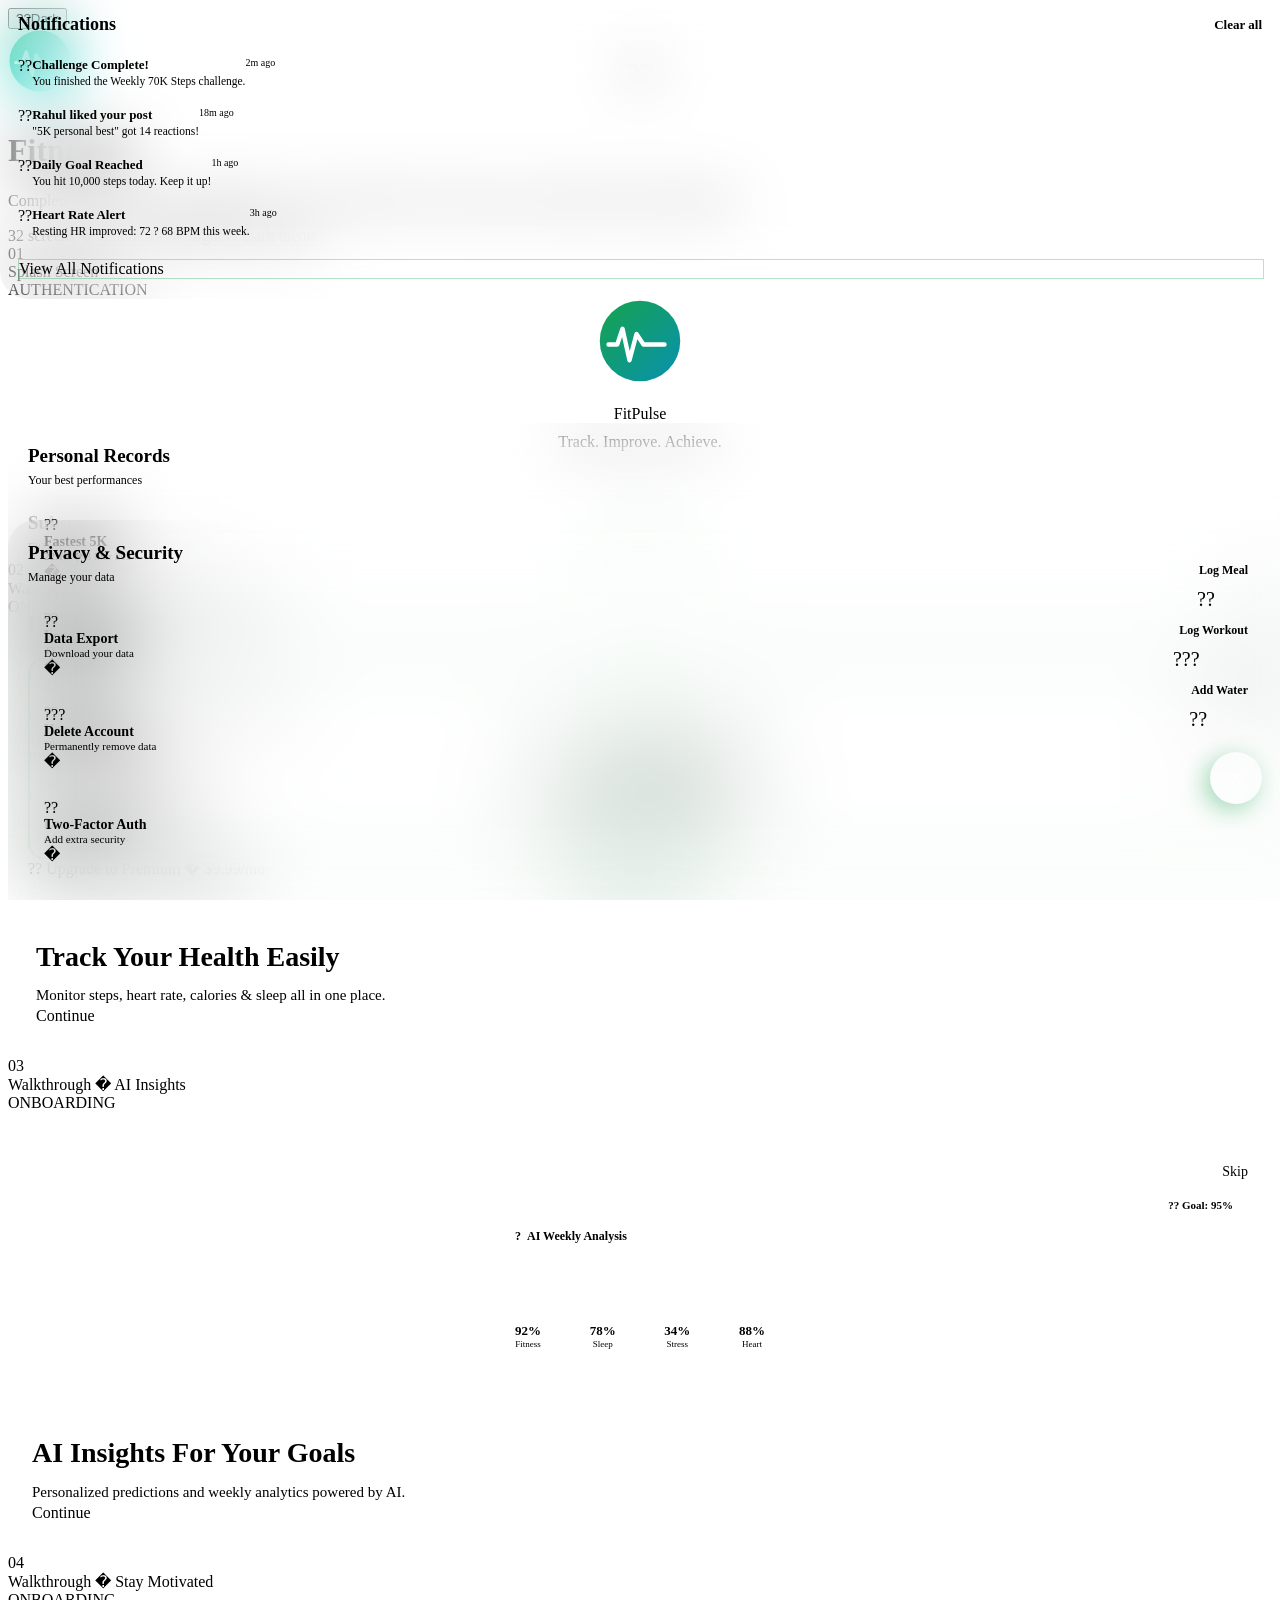
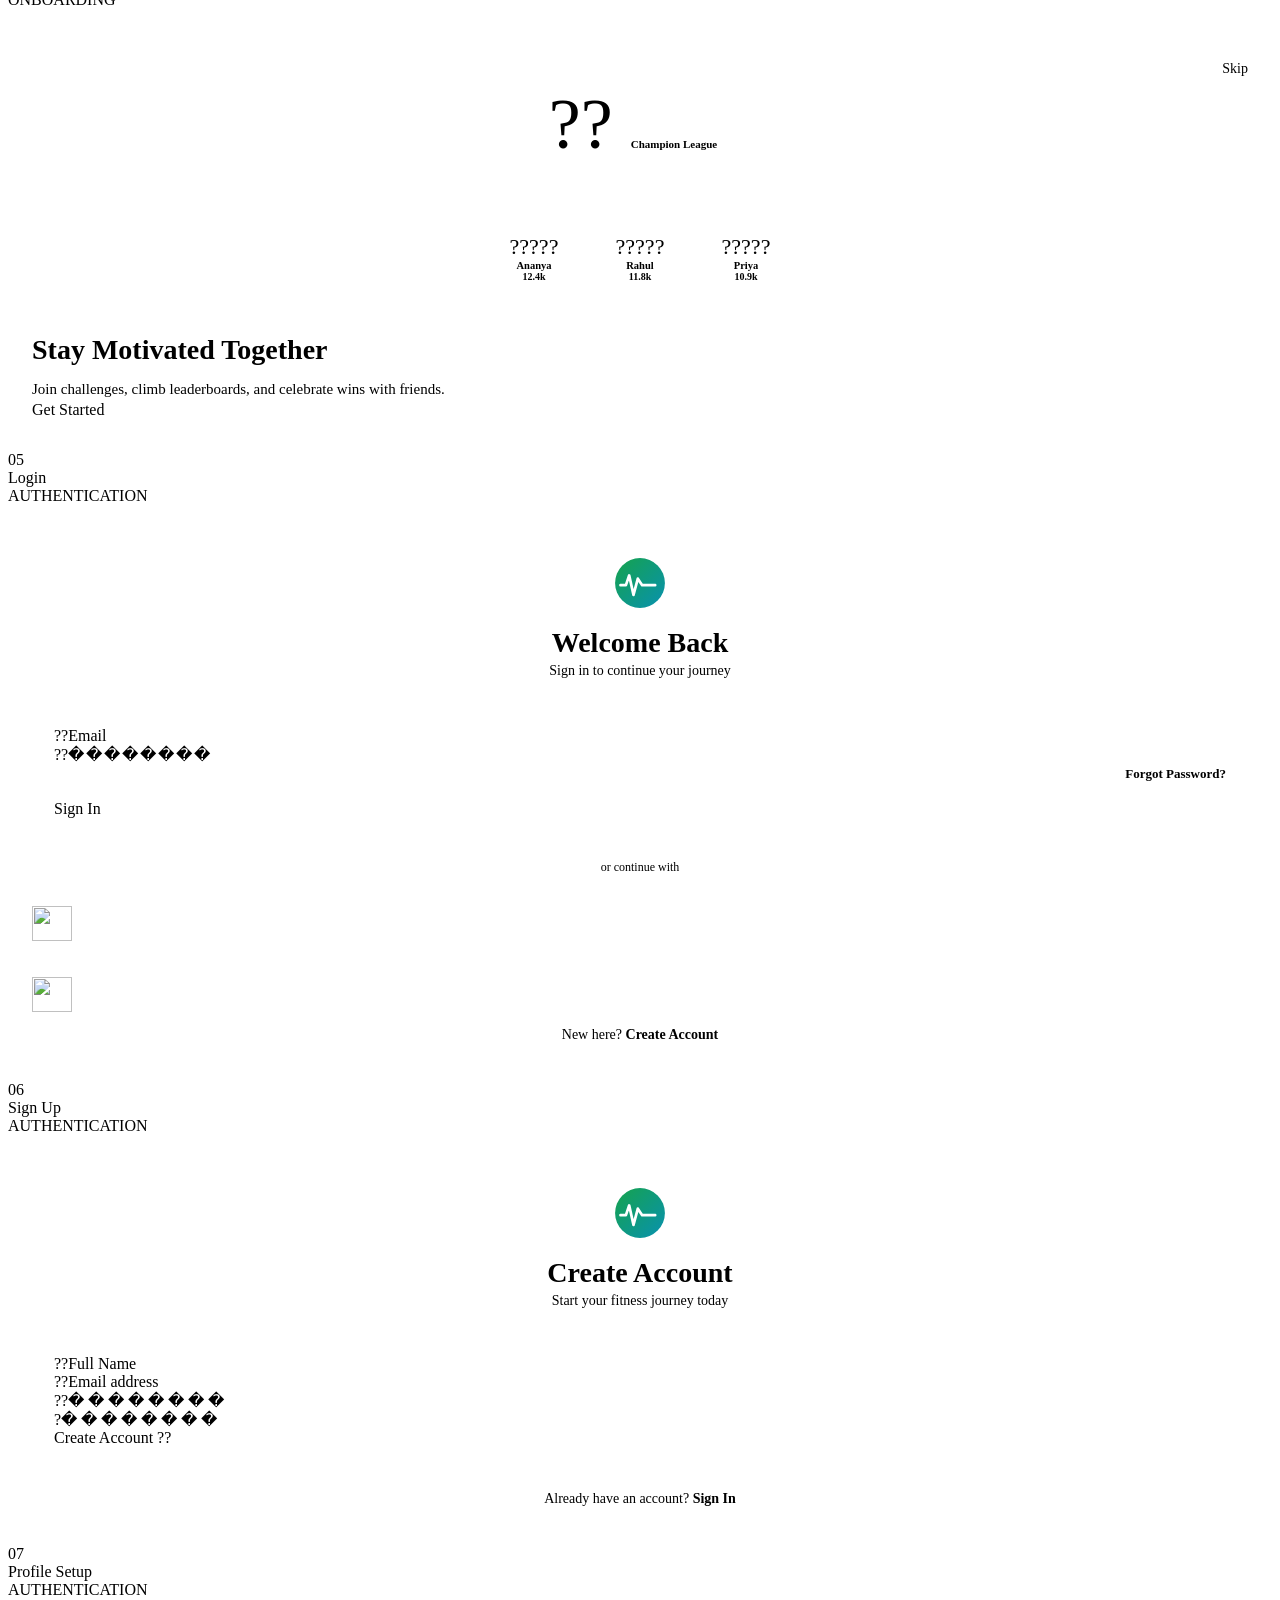
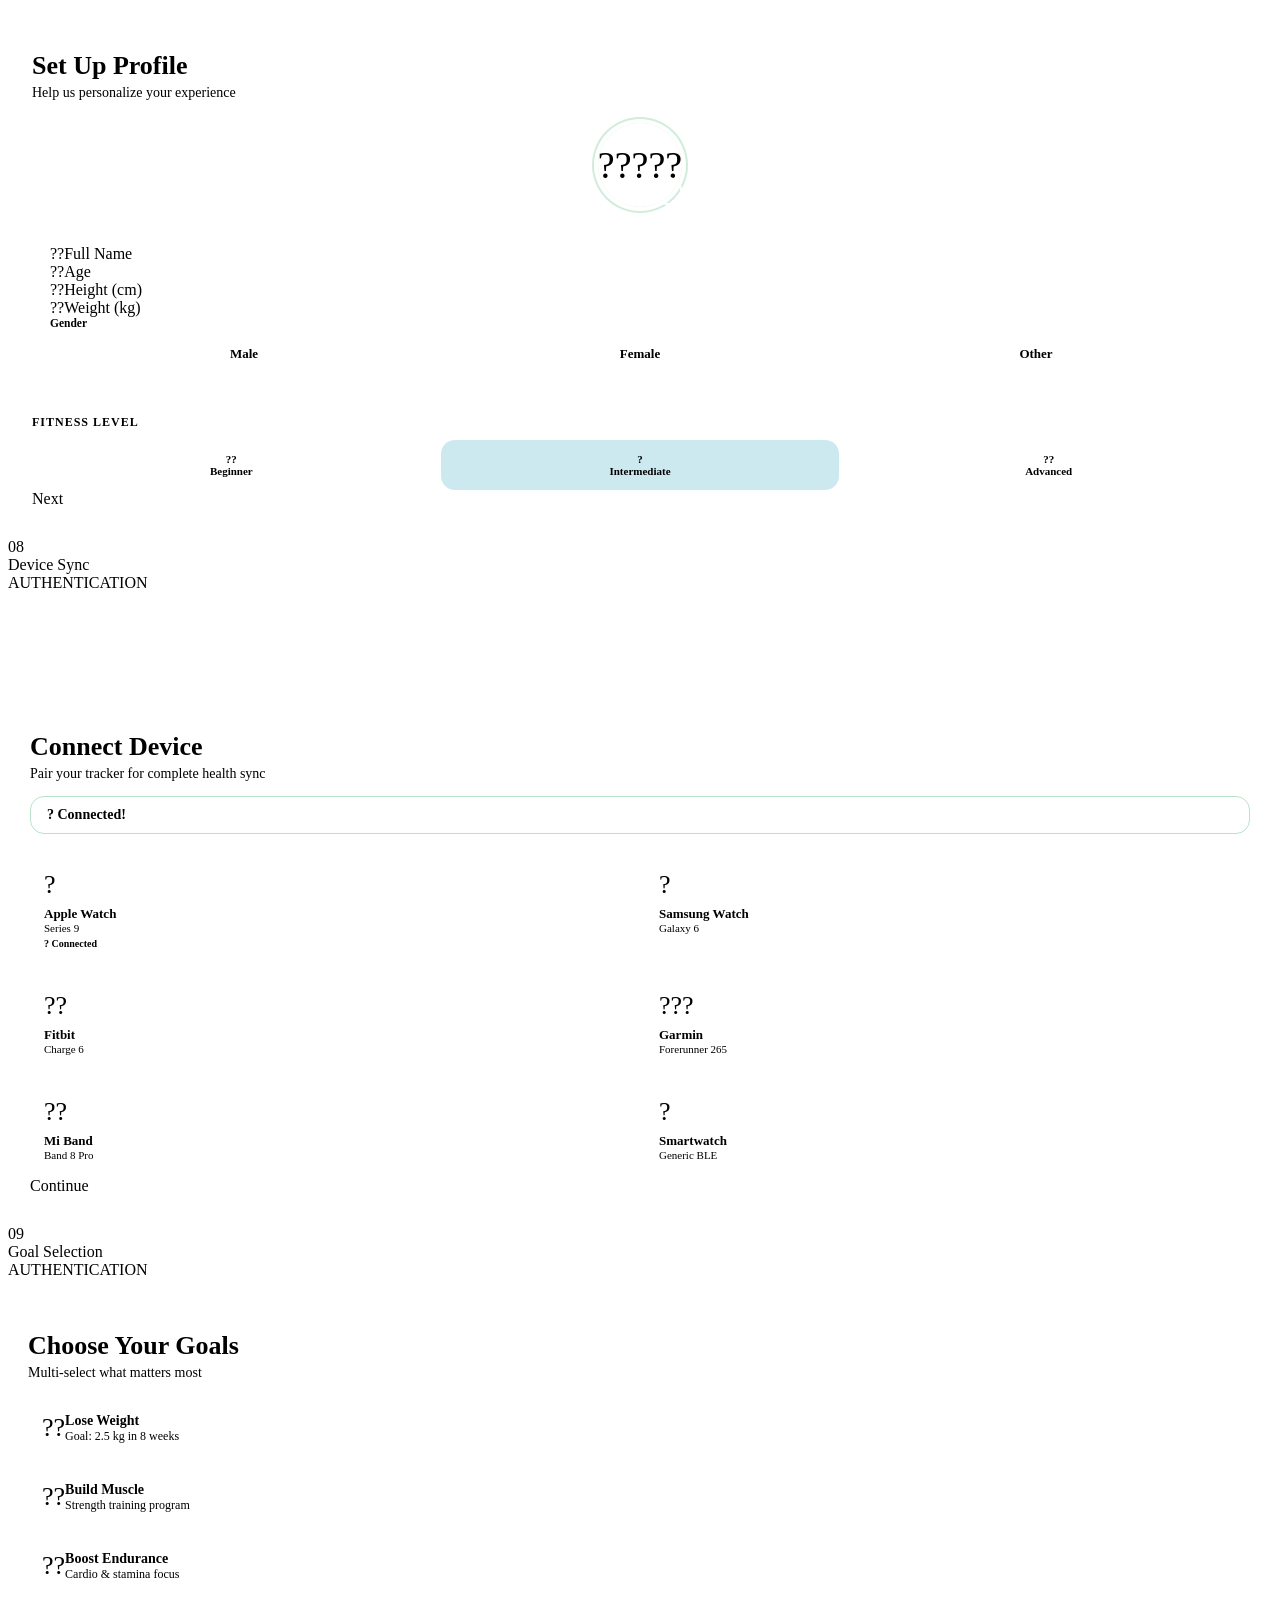
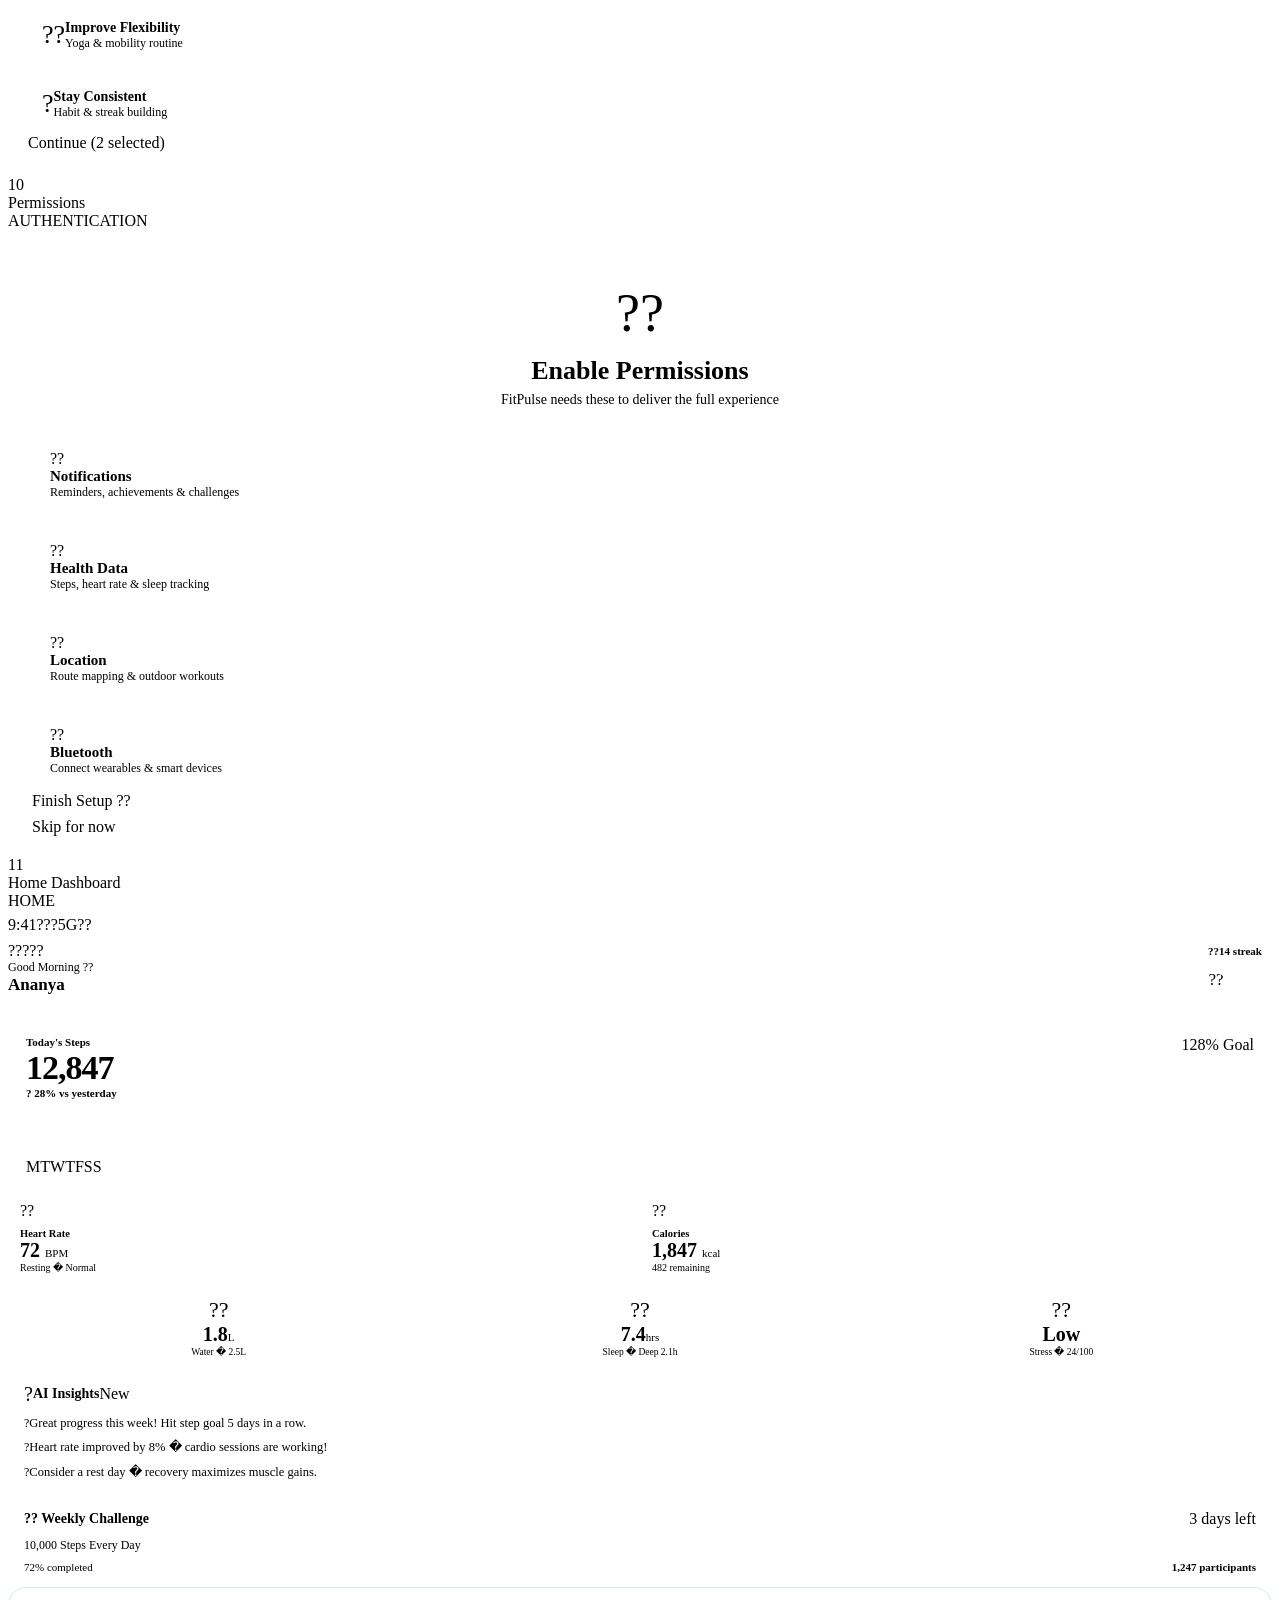
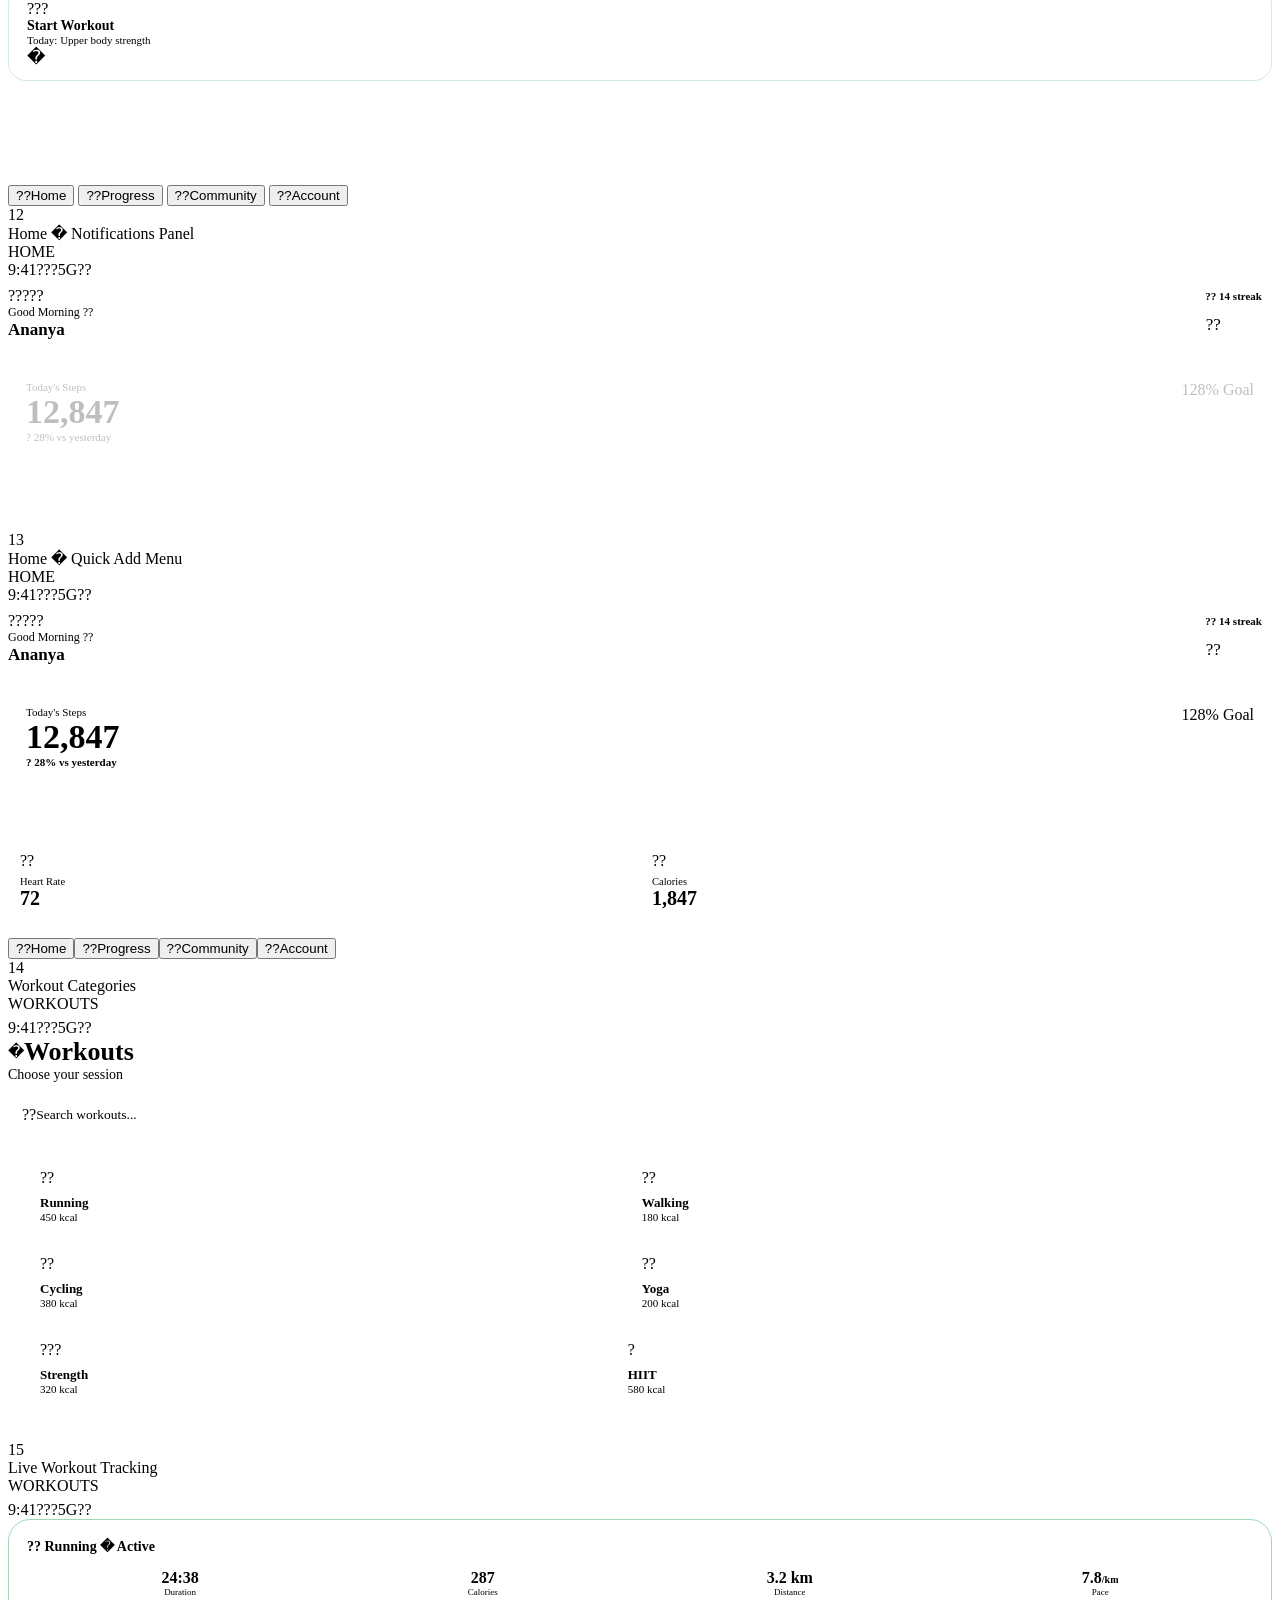
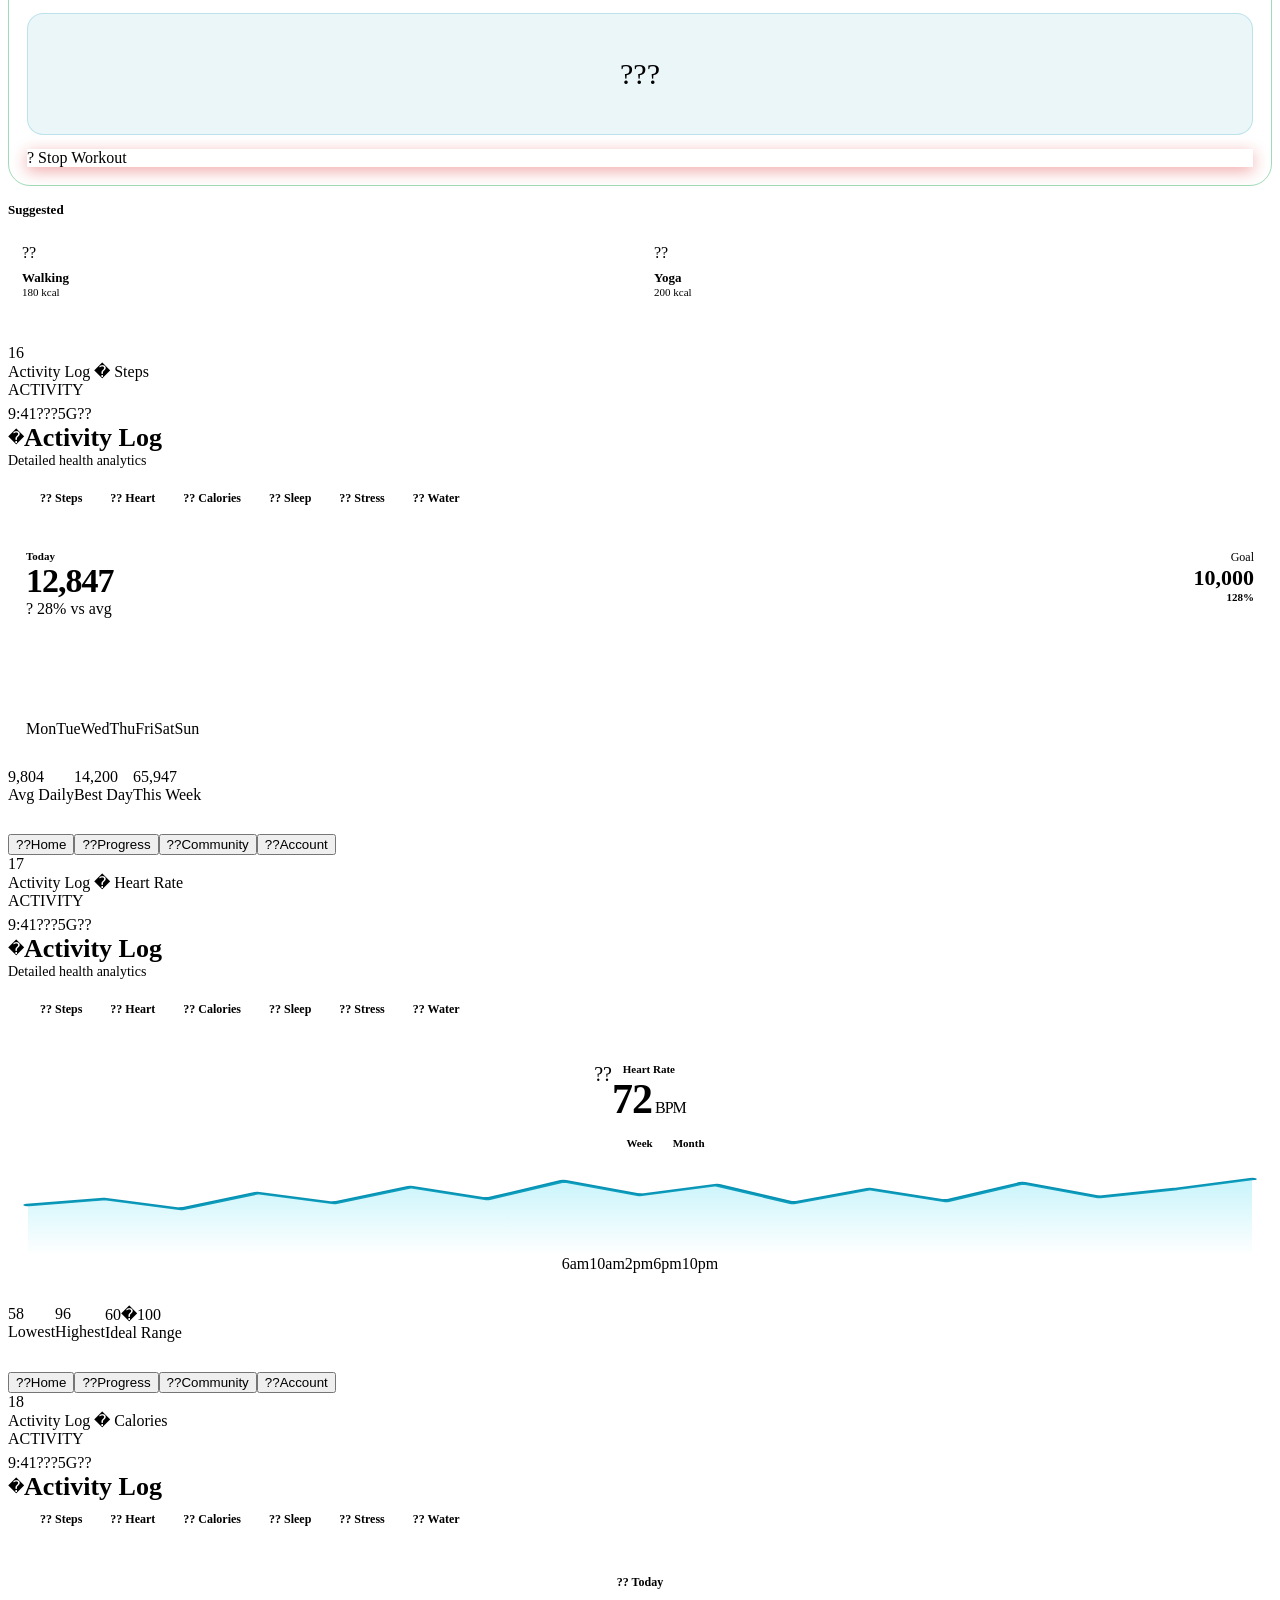
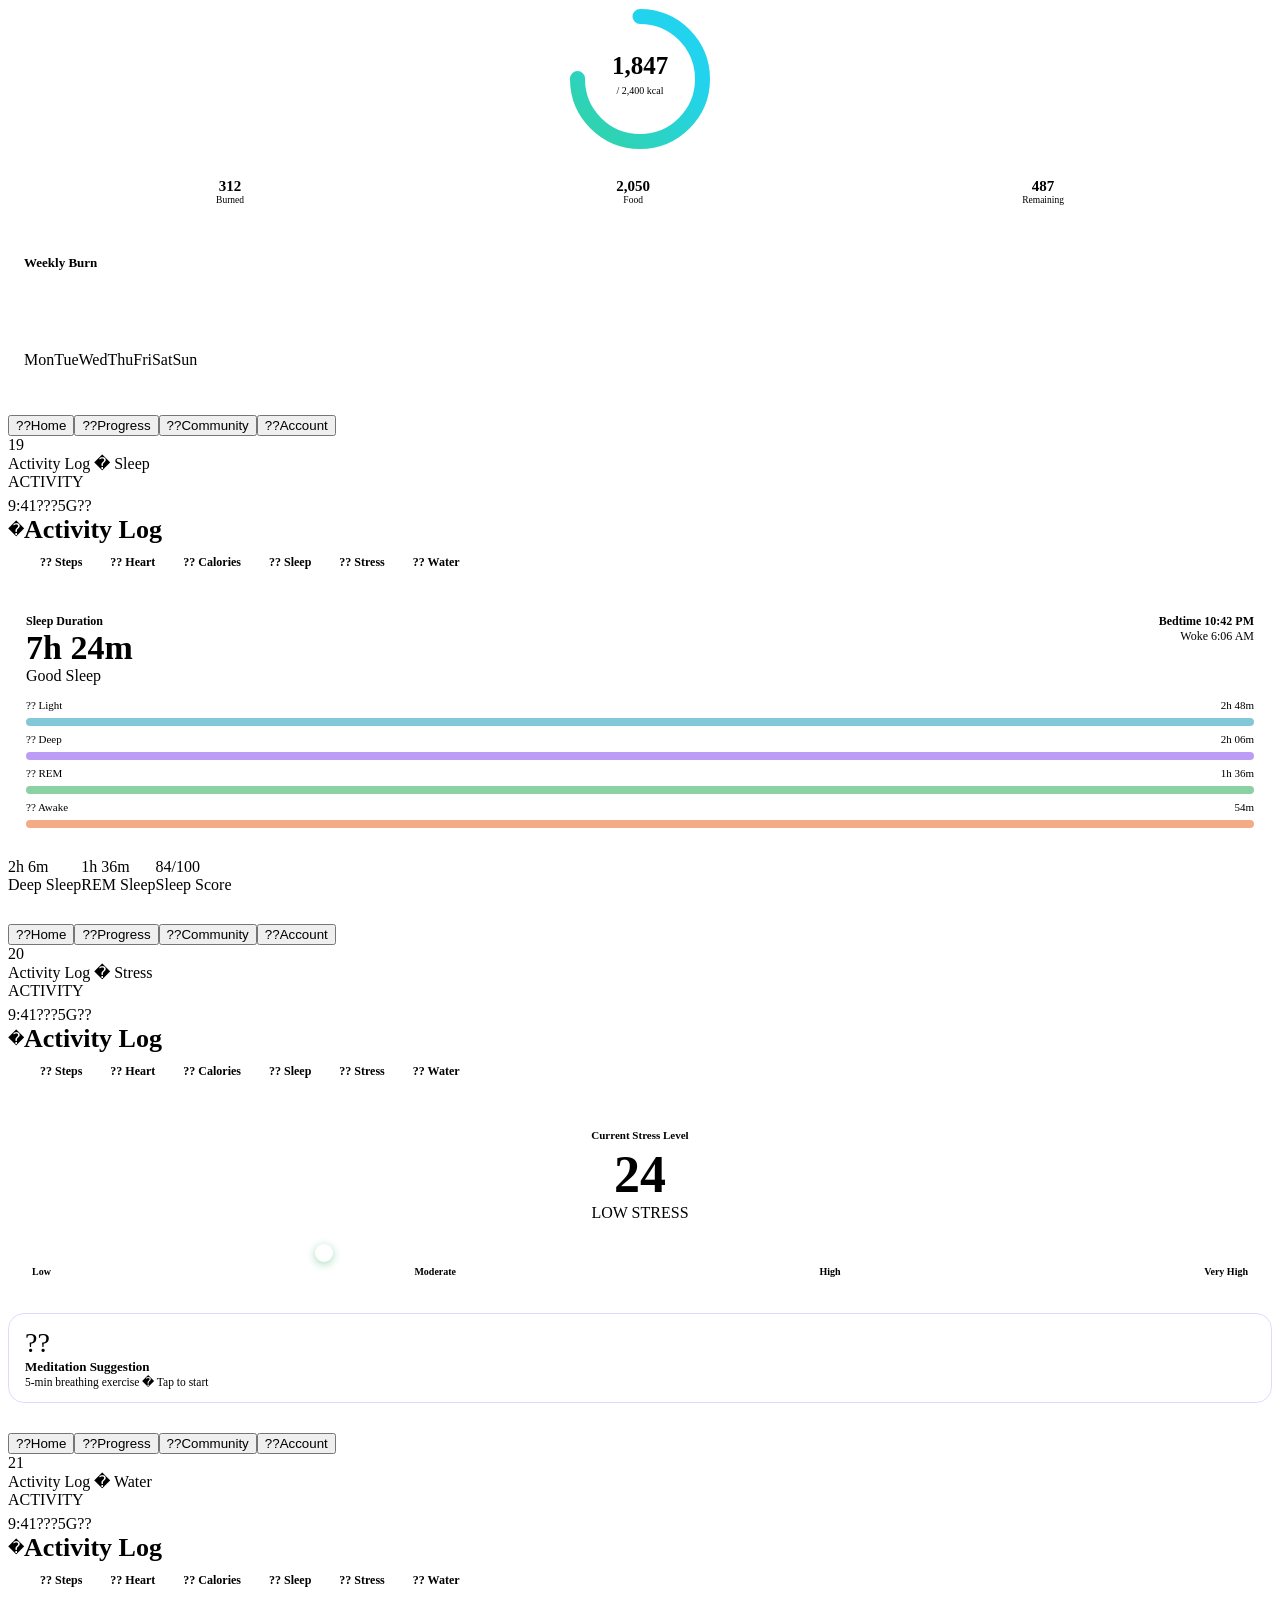
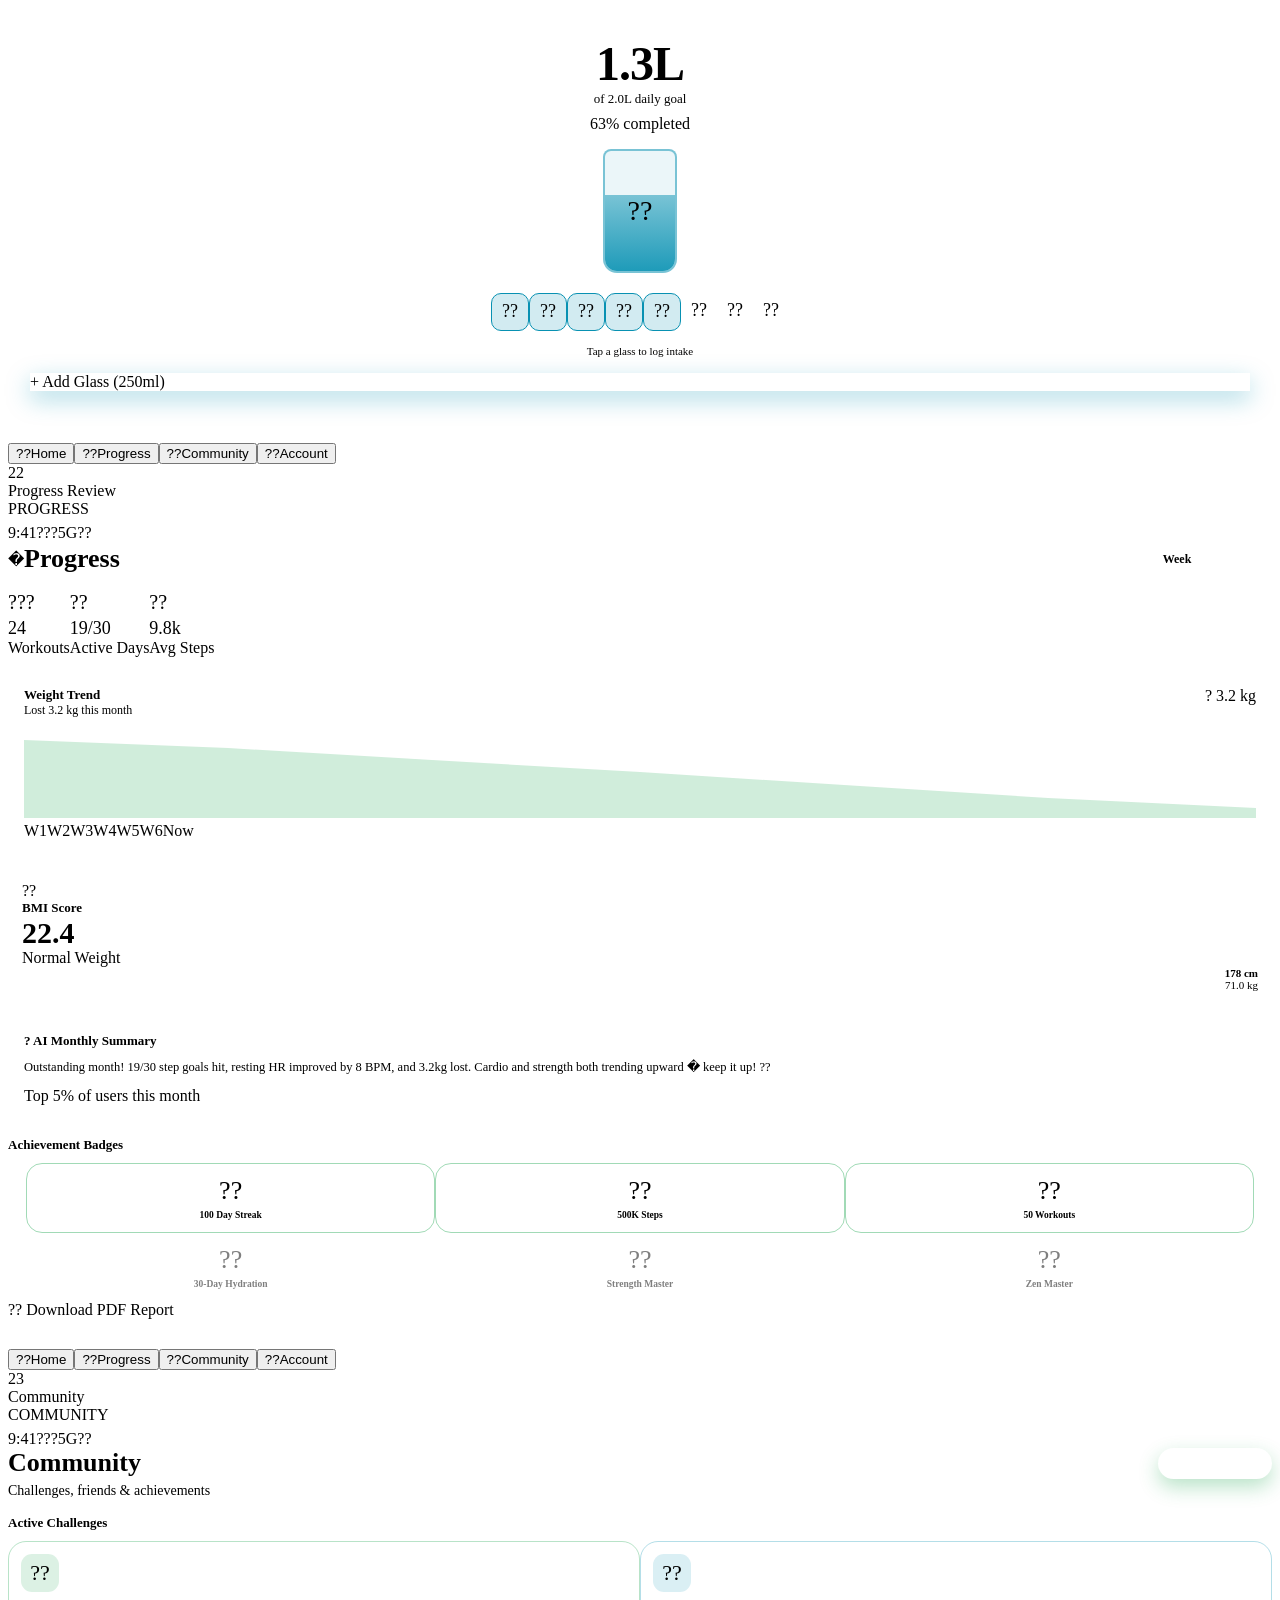
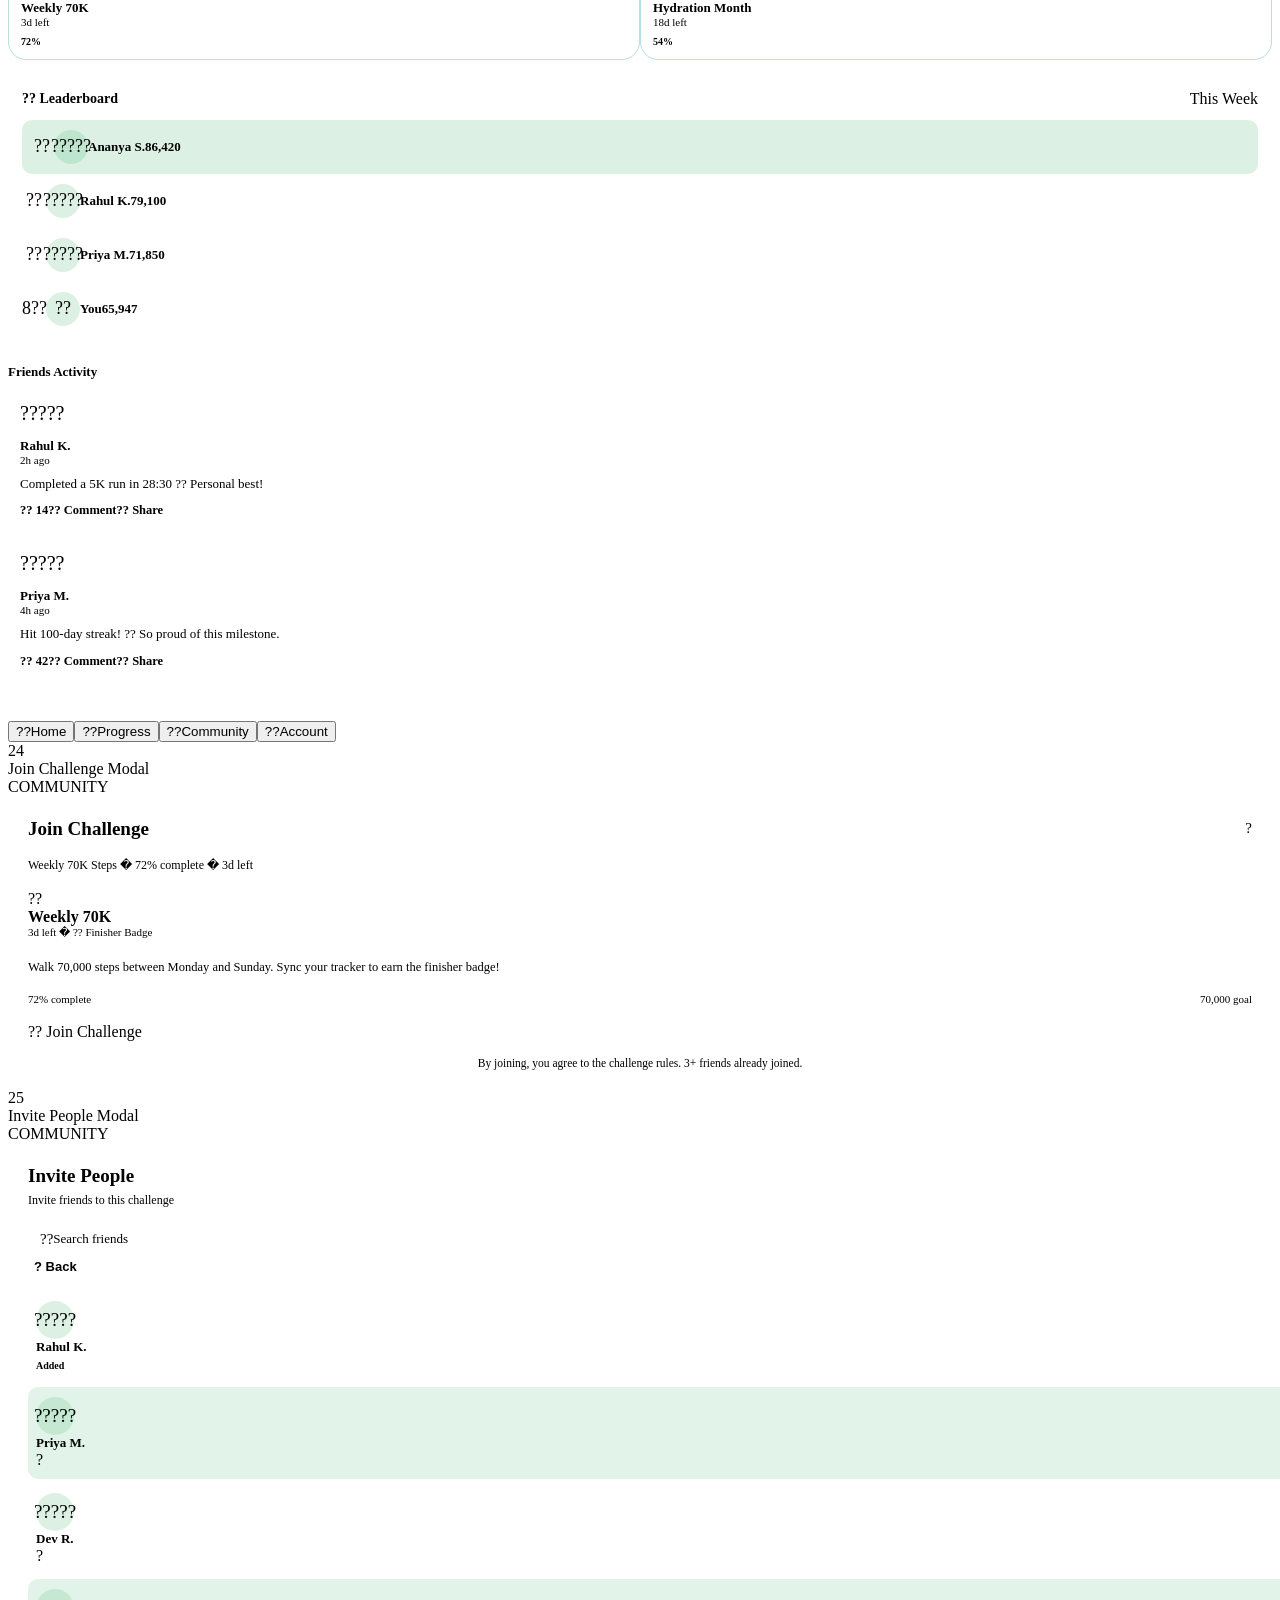
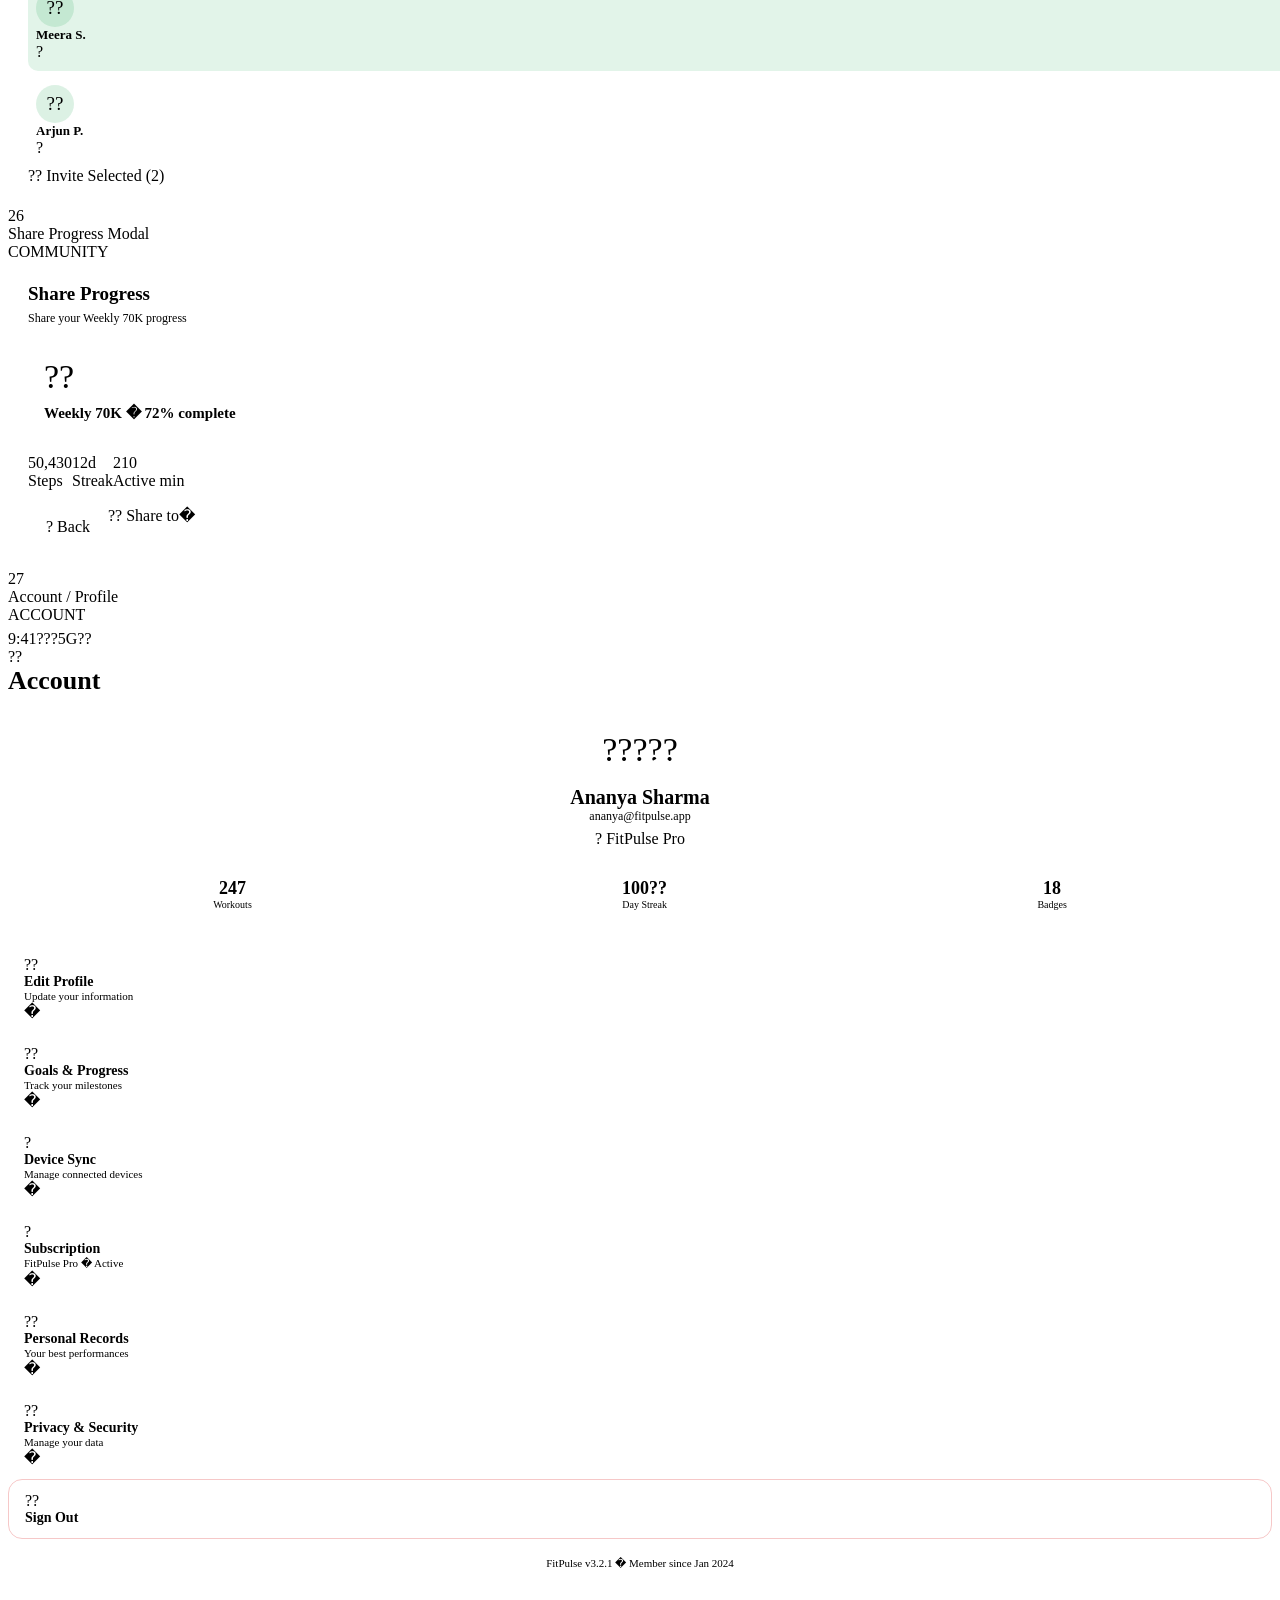
==== commit 2546ba35: "Add 3D lab model-test with FIITplus splash" ====
--- a/case-study/index.html
+++ b/case-study/index.html
@@ -1,2272 +1,960 @@
 <!DOCTYPE html>
+<html lang="en">
+<head>
+<meta charset="UTF-8" />
+<meta name="viewport" content="width=device-width, initial-scale=1.0" />
+<meta http-equiv="cache-control" content="no-cache, no-store, must-revalidate" />
+<meta http-equiv="pragma" content="no-cache" />
+<meta http-equiv="expires" content="0" />
+<title>Fitnpulse � Complete App Screen Showcase</title>
+<link rel="preconnect" href="https://fonts.googleapis.com">
+<link rel="preconnect" href="https://fonts.gstatic.com" crossorigin>
+<link href="https://fonts.googleapis.com/css2?family=Outfit:wght@300;400;500;600;700;800;900&family=DM+Sans:wght@400;500;600;700&display=swap" rel="stylesheet">
+<link rel="stylesheet" href="styles.css">
+<script>
+  /* Apply saved theme before first paint to avoid any flash */
+  (function () {
+    try {
+      var t = localStorage.getItem('fp-theme');
+      document.documentElement.setAttribute('data-theme', (t === 'light' || t === 'dark') ? t : 'dark');
+    } catch (e) { document.documentElement.setAttribute('data-theme', 'dark'); }
+  })();
+</script>
+</head>
+<body>
+<div class="ambient"></div>
+<button id="theme-toggle" class="theme-toggle" type="button" title="Toggle light / dark theme">
+  <span class="tt-ico" id="themeToggleIco">??</span><span id="themeToggleText">Dark</span>
+</button>
+<svg width="0" height="0" style="position:absolute">
+  <defs>
+    <linearGradient id="lg1" x1="0" y1="0" x2="48" y2="48" gradientUnits="userSpaceOnUse">
+      <stop offset="0%" stop-color="#16A34A"></stop><stop offset="100%" stop-color="#0891B2"></stop>
+    </linearGradient>
+    <linearGradient id="lg2" x1="0" y1="0" x2="84" y2="84" gradientUnits="userSpaceOnUse">
+      <stop offset="0%" stop-color="#34D399"></stop><stop offset="100%" stop-color="#22D3EE"></stop>
+    </linearGradient>
+  </defs>
+</svg>
+<header class="hero">
+  <svg viewBox="0 0 84 84" style="width:64px;height:64px;margin-bottom:14px"><circle cx="42" cy="42" r="40" fill="url(#lg2)"></circle><polyline points="10,44 19,44 24,30 32,60 37,34 43,44 52,44 62,44" stroke="#fff" stroke-width="4" fill="none" stroke-linecap="round" stroke-linejoin="round"></polyline></svg>
+  <h1>Fitnpulse</h1>
+  <p class="sub">Complete App Screen Showcase � every screen &amp; widget of the live React app, switchable between light &amp; dark.</p>
+  <div class="meta"><span class="dot"></span> 32 screens � iPhone 14 � Light &amp; Dark theme</div>
+</header>
+<main class="gallery">
+<!-- 01 -->
+<section class="phone-label reveal" id="s01">
+  <div class="num">01</div><div class="name">Splash Screen</div><div class="cat">AUTHENTICATION</div>
+</section>
+<div class="device reveal">
+  <div class="island"></div>
+  <div class="screen" style="display:flex;flex-direction:column;align-items:center;justify-content:center">
+    <div class="blobs"></div>
+    <svg viewBox="0 0 48 48" width="84" height="84" style="position:relative;z-index:2"><circle cx="24" cy="24" r="23" fill="url(#lg1)"></circle><polyline points="6,26 11,26 14,17 18,35 22,20 26,26 32,26 38,26" stroke="#fff" stroke-width="2.5" fill="none" stroke-linecap="round" stroke-linejoin="round"></polyline></svg>
+    <div class="fit-title" style="margin-top:22px;z-index:2">FitPulse</div>
+    <div class="tagline" style="margin-top:10px;z-index:2">Track. Improve. Achieve.</div>
+    <div style="margin-top:58px;position:relative;width:52px;height:52px;z-index:2">
+      <div style="position:absolute;inset:0;border-radius:50%;border:2px solid rgba(22,163,74,0.25);animation:ringPulse 1.6s ease-out infinite"></div>
+      <svg width="52" height="52" style="animation:spinK 1.4s linear infinite"><circle cx="26" cy="26" r="20" fill="none" stroke="rgba(22,163,74,0.2)" stroke-width="3"></circle><circle cx="26" cy="26" r="20" fill="none" stroke="#16A34A" stroke-width="3" stroke-dasharray="44 82" stroke-linecap="round"></circle></svg>
+    </div>
+    <div style="position:absolute;bottom:34px;z-index:2;font-size:11px;color:var(--lighter)">� 2025 FitPulse Inc.</div>
+  </div>
+</div>
 
-<html lang="en">
+<!-- 02 -->
+<section class="phone-label reveal" id="s02">
+  <div class="num">02</div><div class="name">Walkthrough � Track Your Health</div><div class="cat">ONBOARDING</div>
+</section>
+<div class="device reveal">
+  <div class="island"></div>
+  <div class="screen" style="padding:52px 28px 20px;display:flex;flex-direction:column">
+    <div class="blobs"></div>
+    <div style="display:flex;justify-content:flex-end;position:relative;z-index:2"><span class="m" style="font-size:14px">Skip</span></div>
+    <div style="position:relative;height:210px;display:flex;align-items:center;justify-content:center;z-index:2;margin-top:6px">
+      <div style="position:absolute;width:170px;height:170px;border-radius:50%;background:rgba(22,163,74,0.08);border:1px solid rgba(22,163,74,0.15)"></div>
+      <div class="floaty" style="font-size:84px;z-index:1">?????</div>
+      <div class="glass floaty" style="position:absolute;top:16px;left:4px;padding:5px 10px;font-size:11px;font-weight:700;color:var(--g)">?? 8,432 Steps</div>
+      <div class="glass floaty" style="position:absolute;top:64px;right:2px;padding:5px 10px;font-size:11px;font-weight:700;color:var(--rd)">?? 72 BPM</div>
+      <div class="glass floaty" style="position:absolute;bottom:20px;left:20px;padding:5px 10px;font-size:11px;font-weight:700;color:var(--og)">?? 482 kcal</div>
+    </div>
+    <div style="display:flex;justify-content:center;gap:8px;margin-top:18px;z-index:2">
+      <span style="width:28px;height:8px;border-radius:4px;background:var(--g)"></span><span style="width:8px;height:8px;border-radius:4px;background:var(--faint)"></span><span style="width:8px;height:8px;border-radius:4px;background:var(--faint)"></span>
+    </div>
+    <h2 style="margin:14px 0 10px;font-size:28px;font-weight:800;color:var(--t);letter-spacing:-0.5;line-height:1.2">Track Your Health Easily</h2>
+    <p style="margin:0;color:var(--m);font-size:15px;line-height:1.6;flex:1">Monitor steps, heart rate, calories &amp; sleep all in one place.</p>
+    <div class="btn" style="margin-bottom:12px">Continue</div>
+  </div>
+</div>
+<!-- 03 -->
+<section class="phone-label reveal" id="s03">
+  <div class="num">03</div><div class="name">Walkthrough � AI Insights</div><div class="cat">ONBOARDING</div>
+</section>
+<div class="device reveal">
+  <div class="island"></div>
+  <div class="screen" style="padding:52px 24px 20px;display:flex;flex-direction:column">
+    <div class="blobs"></div>
+    <div style="display:flex;justify-content:flex-end;position:relative;z-index:2"><span class="m" style="font-size:14px">Skip</span></div>
+    <div style="position:relative;height:210px;display:flex;align-items:center;justify-content:center;z-index:2;margin-top:4px">
+      <div style="width:250px;padding:14px 16px;background:var(--glass);border:1px solid var(--border);border-radius:22px;backdrop-filter:blur(18px)">
+        <div style="font-size:12px;color:var(--cy);font-weight:700;margin-bottom:10px;display:flex;align-items:center;gap:6px"><span>?</span> AI Weekly Analysis</div>
+        <div class="bars" style="height:60px;gap:4px">
+          <div class="bar" style="--h:52%;--bar:#0891b2"></div><div class="bar" style="--h:62%;--bar:#0891b2"></div><div class="bar" style="--h:46%;--bar:#0891b2"></div><div class="bar" style="--h:70%;--bar:#0891b2"></div><div class="bar" style="--h:64%;--bar:#0891b2"></div><div class="bar" style="--h:78%;--bar:#0891b2"></div><div class="bar" style="--h:72%;--bar:#0891b2"></div>
+        </div>
+        <div style="display:flex;justify-content:space-between;margin-top:9px">
+          <span style="text-align:center;font-size:13px"><div style="font-weight:800;color:var(--g)">92%</div><div class="m" style="font-size:9px">Fitness</div></span>
+          <span style="text-align:center;font-size:13px"><div style="font-weight:800;color:var(--pu)">78%</div><div class="m" style="font-size:9px">Sleep</div></span>
+          <span style="text-align:center;font-size:13px"><div style="font-weight:800;color:var(--og)">34%</div><div class="m" style="font-size:9px">Stress</div></span>
+          <span style="text-align:center;font-size:13px"><div style="font-weight:800;color:var(--rd)">88%</div><div class="m" style="font-size:9px">Heart</div></span>
+        </div>
+      </div>
+      <div class="glass floaty" style="position:absolute;top:8px;right:4px;padding:7px 11px;font-size:11px;font-weight:700;color:var(--g)">?? Goal: 95%</div>
+    </div>
+    <div style="display:flex;justify-content:center;gap:8px;margin-top:20px;z-index:2">
+      <span style="width:8px;height:8px;border-radius:4px;background:var(--faint)"></span><span style="width:28px;height:8px;border-radius:4px;background:var(--cy)"></span><span style="width:8px;height:8px;border-radius:4px;background:var(--faint)"></span>
+    </div>
+    <h2 style="margin:14px 0 10px;font-size:28px;font-weight:800;color:var(--t);letter-spacing:-0.5;line-height:1.2">AI Insights For Your Goals</h2>
+    <p style="margin:0;color:var(--m);font-size:15px;line-height:1.6;flex:1">Personalized predictions and weekly analytics powered by AI.</p>
+    <div class="btn" style="margin-bottom:12px">Continue</div>
+  </div>
+</div>
 
-<head>
-  <meta charset="utf-8" />
-  <meta content="width=device-width, initial-scale=1.0" name="viewport" />
-  <title>Fitnpuls — UI/UX Design Case Study</title>
-  <meta
-    content="Fitnpuls — a personalized fitness and health tracking experience. A UI/UX case-study presentation: problem, research, persona, IA, flows, wireframes, visual design, interaction and implementation."
-    name="description" />
-  <link
-    href="data:image/svg+xml,%3Csvg xmlns='http://www.w3.org/2000/svg' viewBox='0 0 48 48'%3E%3Cdefs%3E%3ClinearGradient id='g' x1='0' y1='0' x2='48' y2='48' gradientUnits='userSpaceOnUse'%3E%3Cstop offset='0' stop-color='%2316A34A'/%3E%3Cstop offset='1' stop-color='%230891B2'/%3E%3C/linearGradient%3E%3C/defs%3E%3Ccircle cx='24' cy='24' r='23' fill='url(%23g)'/%3E%3Cpolyline points='6,26 11,26 14,17 18,35 22,20 26,26 32,26 38,26' fill='none' stroke='white' stroke-width='2.5' stroke-linecap='round' stroke-linejoin='round'/%3E%3C/svg%3E"
-    rel="icon" />
-  <link href="https://fonts.googleapis.com" rel="preconnect" />
-  <link crossorigin="" href="https://fonts.gstatic.com" rel="preconnect" />
-  <link
-    href="https://fonts.googleapis.com/css2?family=Outfit:wght@300;400;500;600;700;800;900&amp;family=DM+Sans:ital,opsz,wght@0,9..40,400;0,9..40,500;0,9..40,600;0,9..40,700;1,9..40,400&amp;display=swap"
-    rel="stylesheet" />
-  <link href="css/styles.css" rel="stylesheet" />
-</head>
+<!-- 04 -->
+<section class="phone-label reveal" id="s04">
+  <div class="num">04</div><div class="name">Walkthrough � Stay Motivated</div><div class="cat">ONBOARDING</div>
+</section>
+<div class="device reveal">
+  <div class="island"></div>
+  <div class="screen" style="padding:52px 24px 20px;display:flex;flex-direction:column">
+    <div class="blobs"></div>
+    <div style="display:flex;justify-content:flex-end;position:relative;z-index:2"><span class="m" style="font-size:14px">Skip</span></div>
+    <div style="position:relative;height:210px;display:flex;align-items:flex-end;justify-content:center;z-index:2;margin-top:4px">
+      <div style="position:absolute;top:2px;left:0;right:0;text-align:center;z-index:1">
+        <div class="floaty" style="font-size:72px;display:inline-block">??</div>
+        <div class="glass" style="display:inline-block;margin-top:8px;padding:5px 14px;font-size:11px;font-weight:700;color:var(--pu)">Champion League</div>
+      </div>
+      <div style="display:flex;gap:10px;z-index:2">
+        <div class="glass" style="min-width:72px;padding:9px 12px;text-align:center"><div style="font-size:22px">?????</div><div style="font-size:10.5px;font-weight:700;color:var(--t2)">Ananya</div><div style="font-size:10px;font-weight:700;color:var(--g)">12.4k</div></div>
+        <div class="glass" style="min-width:72px;padding:9px 12px;text-align:center"><div style="font-size:22px">?????</div><div style="font-size:10.5px;font-weight:700;color:var(--t2)">Rahul</div><div style="font-size:10px;font-weight:700;color:var(--og)">11.8k</div></div>
+        <div class="glass" style="min-width:72px;padding:9px 12px;text-align:center"><div style="font-size:22px">?????</div><div style="font-size:10.5px;font-weight:700;color:var(--t2)">Priya</div><div style="font-size:10px;font-weight:700;color:var(--cy)">10.9k</div></div>
+      </div>
+    </div>
+    <div style="display:flex;justify-content:center;gap:8px;margin-top:20px;z-index:2">
+      <span style="width:8px;height:8px;border-radius:4px;background:var(--faint)"></span><span style="width:8px;height:8px;border-radius:4px;background:var(--faint)"></span><span style="width:28px;height:8px;border-radius:4px;background:var(--pu)"></span>
+    </div>
+    <h2 style="margin:14px 0 10px;font-size:28px;font-weight:800;color:var(--t);letter-spacing:-0.5;line-height:1.2">Stay Motivated Together</h2>
+    <p style="margin:0;color:var(--m);font-size:15px;line-height:1.6;flex:1">Join challenges, climb leaderboards, and celebrate wins with friends.</p>
+    <div class="btn" style="margin-bottom:12px">Get Started</div>
+  </div>
+</div>
+<!-- 05 -->
+<section class="phone-label reveal" id="s05">
+  <div class="num">05</div><div class="name">Login</div><div class="cat">AUTHENTICATION</div>
+</section>
+<div class="device reveal">
+  <div class="island"></div>
+  <div class="screen" style="padding:52px 24px 24px;display:flex;flex-direction:column">
+    <div class="blobs"></div>
+    <div style="text-align:center;z-index:2">
+      <svg viewBox="0 0 48 48" width="52" height="52"><circle cx="24" cy="24" r="23" fill="url(#lg1)"></circle><polyline points="6,26 11,26 14,17 18,35 22,20 26,26 32,26 38,26" stroke="#fff" stroke-width="2.5" fill="none" stroke-linecap="round" stroke-linejoin="round"></polyline></svg>
+      <h2 style="margin:14px 0 4px;font-size:28px;font-weight:800;color:var(--t);letter-spacing:-0.5">Welcome Back</h2>
+      <p style="margin:0;color:var(--m);font-size:14px">Sign in to continue your journey</p>
+    </div>
+    <div class="glass" style="padding:22px;margin-top:26px;border-radius:26px;z-index:2">
+      <div class="field"><span class="ic">??</span><span class="ph">Email</span></div>
+      <div class="field"><span class="ic">??</span><span class="ph" style="letter-spacing:2px">��������</span></div>
+      <div style="text-align:right;margin-bottom:18px"><span class="ac" style="font-size:13px;font-weight:600">Forgot Password?</span></div>
+      <div class="btn">Sign In</div>
+    </div>
+    <div style="display:flex;align-items:center;gap:12px;margin:20px 0;z-index:2"><div style="flex:1;height:1px;background:var(--field)"></div><span class="m" style="font-size:12px">or continue with</span><div style="flex:1;height:1px;background:var(--field)"></div></div>
+    <div style="display:flex;flex-direction:column;gap:10px;z-index:2">
+      <div class="glass row" style="justify-content:center;padding:11px 0;border-radius:14px"><img src="imports/google-logo.png" alt="" style="width:40px;height:35px;object-fit:contain"></div>
+      <div class="glass row" style="justify-content:center;padding:11px 0;border-radius:14px"><img src="imports/apple-logo.png" alt="" style="width:40px;height:35px;object-fit:contain" class="apple-logo"></div>
+    </div>
+    <p class="m" style="margin-top:auto;text-align:center;font-size:14px">New here?<span class="ac" style="font-weight:700"> Create Account</span></p>
+  </div>
+</div>
 
-<body>
-  <script id="site-config" type="application/json">
-    {
-      "appUrl": "https://rr188351.github.io/Fitnpuls-app/",
-      "promoUrl": "https://rr188351.github.io/Fitnplus/#hero",
-      "githubUrl": "https://github.com/rr188351/Fitnpuls-app"
-    }
-  </script>
-  <div class="deck">
-    <div aria-hidden="true" class="progress-track"><i id="progress-bar"></i></div>
-    <div class="chapter-pill"><span id="chapter-label">INTRO</span></div>
-    <div class="top-right">
-      <button aria-label="Toggle chapter navigation" class="icon-btn" id="menu-btn" title="Chapters">☰</button>
-    </div>
-    <!-- Chapter overlay -->
-    <div aria-hidden="true" class="overlay" id="overlay">
-      <div class="overlay-panel">
-        <div class="overlay-head">
-          <span class="eyebrow">Presentation</span>
-          <h3>Chapters</h3>
-          <button aria-label="Close" class="icon-btn" id="overlay-close" title="Close">×</button>
-        </div>
-        <div class="overlay-grid" id="overlay-grid"></div>
-        <p class="overlay-hint"><kbd>←</kbd> <kbd>→</kbd> previous / next · <kbd>Home</kbd> first · <kbd>End</kbd> last
-          · <kbd>Space</kbd> next · <kbd>Esc</kbd> close</p>
-      </div>
-    </div>
-    <!-- ════════════════════════════════════════ SLIDE 01 — COVER ════════════════════════════════════════ -->
-    <section aria-hidden="false" class="slide active" data-chapter="INTRO">
-      <div aria-hidden="true" class="ambient"></div>
-      <div class="slide-inner cover-inner">
-<div class="cover-copy">
-          <span class="cover-kicker cd cd-1"><i></i> UI/UX Design Case Study · Personal Project</span>
-          <h1 class="cover-title cd cd-2">Fitnpuls</h1>
-          <p class="cover-tag cd cd-3">Track. Improve. Achieve.</p>
-          <p class="cover-sub cd cd-4">A personalized fitness and health tracking experience designed around <em>clarity</em>,
-            <em>consistency</em>, and <em>motivation</em>.</p>
-          <div class="cover-meta">
-            <div><span>Project</span><b>Fitnpuls Case Study</b></div>
-            <div><span>Role</span><b>UI/UX Designer</b></div>
-            <div><span>Type</span><b>Personal Project</b></div>
-            <div><span>Scope</span><b>Research → React</b></div>
+<!-- 06 -->
+<section class="phone-label reveal" id="s06">
+  <div class="num">06</div><div class="name">Sign Up</div><div class="cat">AUTHENTICATION</div>
+</section>
+<div class="device reveal">
+  <div class="island"></div>
+  <div class="screen" style="padding:52px 24px 24px;display:flex;flex-direction:column">
+    <div class="blobs"></div>
+    <div style="text-align:center;z-index:2">
+      <svg viewBox="0 0 48 48" width="52" height="52"><circle cx="24" cy="24" r="23" fill="url(#lg1)"></circle><polyline points="6,26 11,26 14,17 18,35 22,20 26,26 32,26 38,26" stroke="#fff" stroke-width="2.5" fill="none" stroke-linecap="round" stroke-linejoin="round"></polyline></svg>
+      <h2 style="margin:14px 0 4px;font-size:28px;font-weight:800;color:var(--t);letter-spacing:-0.5">Create Account</h2>
+      <p style="margin:0;color:var(--m);font-size:14px">Start your fitness journey today</p>
+    </div>
+    <div class="glass" style="padding:22px;margin-top:24px;border-radius:26px;z-index:2">
+      <div class="field"><span class="ic">??</span><span class="ph">Full Name</span></div>
+      <div class="field"><span class="ic">??</span><span class="ph">Email address</span></div>
+      <div class="field"><span class="ic">??</span><span class="ph" style="letter-spacing:4px">��������</span></div>
+      <div class="field"><span class="ic">?</span><span class="ph" style="letter-spacing:4px">��������</span></div>
+      <div class="btn mt8">Create Account ??</div>
+    </div>
+    <p class="m" style="margin-top:22px;text-align:center;font-size:14px">Already have an account?<span class="ac" style="font-weight:700"> Sign In</span></p>
+  </div>
+</div>
+<!-- 07 -->
+<section class="phone-label reveal" id="s07">
+  <div class="num">07</div><div class="name">Profile Setup</div><div class="cat">AUTHENTICATION</div>
+</section>
+<div class="device reveal">
+  <div class="island"></div>
+  <div class="screen">
+    <div class="blobs"></div>
+    <div style="padding:52px 24px 30px;position:relative;z-index:2">
+      <h2 style="margin:0 0 4px;font-size:26px;font-weight:800;color:var(--t)">Set Up Profile</h2>
+      <p style="margin:0;color:var(--m);font-size:14px">Help us personalize your experience</p>
+      <div style="display:flex;justify-content:center;margin-top:22px">
+        <div style="position:relative">
+          <div style="width:84px;height:84px;border-radius:50%;background:linear-gradient(135deg,var(--g),var(--cy));display:flex;align-items:center;justify-content:center;font-size:38px;box-shadow:0 0 0 4px #fff,0 0 0 6px rgba(22,163,74,0.2)">?????</div>
+          <div style="position:absolute;bottom:2px;right:0;width:24px;height:24px;border-radius:50%;background:var(--g);color:#fff;display:flex;align-items:center;justify-content:center;font-size:12px;border:2px solid #fff">??</div>
+        </div>
+      </div>
+      <div class="glass" style="padding:18px;border-radius:22px;margin-top:20px">
+        <div class="field"><span class="ic">??</span><span class="ph">Full Name</span></div>
+        <div class="field"><span class="ic">??</span><span class="ph">Age</span></div>
+        <div class="field"><span class="ic">??</span><span class="ph">Height (cm)</span></div>
+        <div class="field"><span class="ic">??</span><span class="ph">Weight (kg)</span></div>
+        <div style="margin-bottom:4px"><label class="m" style="font-size:11.5px;display:block;margin-bottom:6px;font-weight:600">Gender</label>
+          <div style="display:flex;gap:8px">
+            <div class="glass" style="flex:1;text-align:center;padding:11px 0;font-size:13px;font-weight:600;color:var(--t2)">Male</div>
+            <div class="glass" style="flex:1;text-align:center;padding:11px 0;font-size:13px;font-weight:600;color:var(--t2)">Female</div>
+            <div class="glass" style="flex:1;text-align:center;padding:11px 0;font-size:13px;font-weight:600;color:var(--t2)">Other</div>
           </div>
         </div>
-        <div class="cover-visual" id="cover-visual">
-          <div class="phone cover-phone" id="cover-phone">
-            <div class="cover-theme-layer cover-theme-dark">
-              <div class="cover-screens">
-                <!-- SCREEN 01 · HOME / DASHBOARD -->
-                <div class="cs-screen s-active" data-screen="home">
-                  <div class="cs-status"><span>9:41</span><span class="cs-dots">●●●</span><span>5G <i>🔋</i></span></div>
-                  <div class="cs-scroll">
-                    <div class="cs-row cs-spread cs-hdr">
-                      <div class="cs-row cs-gap">
-                        <span class="cs-avatar" aria-hidden="true">👩‍🦱</span>
-                        <div><div class="cs-mute">Good Morning 👋</div><div class="cs-name">Ananya</div></div>
-                      </div>
-                      <div class="cs-row cs-gap">
-                        <span class="cs-chip orange">🔥 14</span>
-                        <span class="cs-bell">🔔<b>4</b></span>
-                      </div>
-                    </div>
-                    <div class="cs-card">
-                      <div class="cs-row cs-spread" style="align-items:flex-start">
-                        <div>
-                          <div class="cs-mute">Today's Steps</div>
-                          <div class="cs-num">12,847</div>
-                          <div class="cs-up">↑ 28% vs yesterday</div>
-                        </div>
-                        <span class="cs-chip green">128% Goal</span>
-                      </div>
-                      <div class="cs-bars"><i style="--h:48%"></i><i style="--h:63%"></i><i style="--h:58%"></i><i style="--h:76%"></i><i style="--h:67%"></i><i style="--h:87%"></i><i class="hot" style="--h:100%"></i></div>
-                      <div class="cs-days"><span>M</span><span>T</span><span>W</span><span>T</span><span>F</span><span>S</span><span class="hot">S</span></div>
-                    </div>
-                    <div class="cs-row">
-                      <div class="cs-card"><div class="cs-mute">❤️ Heart Rate</div><div class="cs-num sm">72 <i>bpm</i></div><div class="cs-mute">Resting · Normal</div></div>
-                      <div class="cs-card"><div class="cs-mute">🔥 Calories</div><div class="cs-num sm">1,847 <i>kcal</i></div><div class="cs-mute">482 remaining</div></div>
-                    </div>
-                    <div class="cs-row">
-                      <div class="cs-card"><div class="cs-mute">💧 Water</div><div class="cs-num xs">1.8<i>L</i></div><div class="cs-mute">Goal: 2.5L</div></div>
-                      <div class="cs-card"><div class="cs-mute">😴 Sleep</div><div class="cs-num xs">7.4<i>h</i></div><div class="cs-mute">Deep 2.1h</div></div>
-                      <div class="cs-card"><div class="cs-mute">🧠 Stress</div><div class="cs-num xs lime">Low</div><div class="cs-mute">Score 24/100</div></div>
-                    </div>
-                    <div class="cs-card cs-ai">
-                      <div class="cs-row cs-spread"><b class="cs-t">✨ AI Insights</b><span class="cs-chip cyan">New</span></div>
-                      <p>Great progress this week! Hit step goal 5 days in a row.</p>
-                      <p>Consider a rest day — recovery maximizes muscle gains.</p>
-                    </div>
-                    <div class="cs-card">
-                      <div class="cs-row cs-spread"><b class="cs-t">🏆 Weekly Challenge</b><span class="cs-chip amber">3 days left</span></div>
-                      <div class="cs-mute">10,000 Steps Every Day</div>
-                      <div class="cs-track"><i style="--w:72%"></i></div>
-                      <div class="cs-row cs-spread cs-footnote"><span class="cs-mute">72% completed</span><span class="cs-go">1,247 participants</span></div>
-                    </div>
-                    <div class="cs-cta"><span class="cs-ico" aria-hidden="true">🏋️</span><div><div class="cs-go">Start Workout</div><div class="cs-mute">Today: Upper body strength</div></div><b aria-hidden="true">›</b></div>
-                  </div>
-                  <div class="cs-nav ind1">
-                    <div class="cs-tab on"><span>🏠</span>Home</div>
-                    <div class="cs-tab"><span>📊</span>Progress</div>
-                    <div class="cs-tab"><span>👥</span>Community</div>
-                    <div class="cs-tab"><span>👤</span>Account</div>
-                  </div>
-                </div>
-<!-- SCREEN 02 · PROGRESS -->
-                <div class="cs-screen" data-screen="progress">
-                  <div class="cs-status"><span>9:41</span><span class="cs-dots">●●●</span><span>5G <i>🔋</i></span></div>
-                  <div class="cs-scroll">
-                    <div class="cs-row cs-spread" style="margin-bottom:8px">
-                      <b class="cs-stitle">Progress</b>
-                      <span class="cs-seg"><i class="on">Week</i><i>Month</i></span>
-                    </div>
-                    <div class="cs-row" style="margin-bottom:8px">
-                      <div class="cs-card c3"><div class="cs-ico">🏋️</div><b>24</b><span class="cs-mute">Workouts</span></div>
-                      <div class="cs-card c3"><div class="cs-ico">📅</div><b>19/30</b><span class="cs-mute">Active Days</span></div>
-                      <div class="cs-card c3"><div class="cs-ico">👟</div><b>9.8k</b><span class="cs-mute">Avg Steps</span></div>
-                    </div>
-                    <div class="cs-card" style="margin-bottom:8px">
-                      <div class="cs-row cs-spread"><b class="cs-t">Weight Trend</b><span class="cs-chip green">↓ 3.2 kg</span></div>
-                      <div class="cs-mute" style="margin-bottom:2px">Lost 3.2 kg this month</div>
-                      <svg class="cs-chart" viewBox="0 0 240 58" preserveAspectRatio="none" aria-hidden="true">
-                        <defs>
-                          <linearGradient id="cs-w" x1="0" y1="0" x2="0" y2="1">
-                            <stop offset="0" stop-color="#34d399" stop-opacity="0.3"></stop>
-                            <stop offset="1" stop-color="#34d399" stop-opacity="0"></stop>
-                          </linearGradient>
-                        </defs>
-                        <path class="cs-area" d="M0 14 C 40 12, 60 22, 100 26 C 140 30, 180 34, 240 42 L 240 58 L 0 58 Z" fill="url(#cs-w)"></path>
-                        <path class="cs-line" d="M0 14 C 40 12, 60 22, 100 26 C 140 30, 180 34, 240 42" fill="none"></path>
-                        <circle class="cs-dot" cx="240" cy="42" r="3"></circle>
-                      </svg>
-                      <div class="cs-days"><span>W1</span><span>W2</span><span>W3</span><span>W4</span><span>W5</span><span>W6</span><span class="hot">Now</span></div>
-                    </div>
-                    <div class="cs-card cs-bmi" style="margin-bottom:8px">
-                      <span class="cs-ico" aria-hidden="true">⚕️</span>
-                      <div><div class="cs-mute">BMI Score</div><div class="cs-num sm" style="color:var(--ct-chart)">22.4</div><span class="cs-chip green">Normal Weight</span></div>
-                      <div class="cs-bm-right"><div>178 cm</div><div>71.0 kg</div></div>
-                    </div>
-                    <div class="cs-card cs-cyan" style="margin-bottom:8px">
-                      <b class="cs-t" style="color:var(--ct-accent2)">✨ AI Monthly Summary</b>
-                      <p>Outstanding month! 19/30 step goals hit and 3.2 kg lost. Keep it up! 💪</p>
-                    </div>
-                    <div class="cs-mute cs-sec">Achievement Badges</div>
-                    <div class="cs-badges">
-                      <div class="cs-badge"><span aria-hidden="true">🔥</span><b>100 Day Streak</b></div>
-                      <div class="cs-badge"><span aria-hidden="true">👟</span><b>500K Steps</b></div>
-                      <div class="cs-badge lock"><span aria-hidden="true">💧</span><b>30-Day Hydration</b></div>
-                      <div class="cs-badge lock"><span aria-hidden="true">💪</span><b>Strength Master</b></div>
-                    </div>
-                    <div class="cs-cta cs-cta-ghost"><span class="cs-ico">📄</span><span class="cs-go">Download PDF Report</span></div>
-                  </div>
-                  <div class="cs-nav ind2">
-                    <div class="cs-tab"><span>🏠</span>Home</div>
-                    <div class="cs-tab on"><span>📊</span>Progress</div>
-                    <div class="cs-tab"><span>👥</span>Community</div>
-                    <div class="cs-tab"><span>👤</span>Account</div>
-                  </div>
-                </div>
-<!-- SCREEN 03 · COMMUNITY -->
-                <div class="cs-screen" data-screen="community">
-                  <div class="cs-status"><span>9:41</span><span class="cs-dots">●●●</span><span>5G <i>🔋</i></span></div>
-                  <div class="cs-scroll">
-                    <div class="cs-row cs-spread" style="align-items:flex-start;margin-bottom:6px">
-                      <div><b class="cs-stitle">Community</b><div class="cs-mute">Challenges, friends &amp; achievements</div></div>
-                      <span class="cs-btn">+ Join Challenge</span>
-                    </div>
-                    <div class="cs-mute cs-sec">Active Challenges</div>
-                    <div class="cs-row" style="margin-bottom:8px">
-                      <div class="cs-card c3"><div class="cs-ico">👟</div><b class="cs-t">Weekly 70K</b><div class="cs-mute">3d left</div><div class="cs-track"><i style="--w:72%"></i></div><div class="cs-go">72%</div></div>
-                      <div class="cs-card c3"><div class="cs-ico" style="color:var(--ct-accent2)">💧</div><b class="cs-t">Hydration Month</b><div class="cs-mute">18d left</div><div class="cs-track tk2"><i style="--w:54%"></i></div><div class="cs-go" style="color:var(--ct-accent2)">54%</div></div>
-                    </div>
-                    <div class="cs-card cs-lb" style="margin-bottom:8px">
-                      <div class="cs-row cs-spread" style="margin-bottom:6px"><b class="cs-t">🏆 Leaderboard</b><span class="cs-chip amber">This Week</span></div>
-                      <div class="cs-lbrow"><span aria-hidden="true">🥇</span><i class="cs-av">👩‍🦱</i><b>Ananya S.</b><em>86,420</em></div>
-                      <div class="cs-lbrow"><span aria-hidden="true">🥈</span><i class="cs-av">🧑‍🦰</i><b>Rahul K.</b><em>79,100</em></div>
-                      <div class="cs-lbrow"><span aria-hidden="true">🥉</span><i class="cs-av">👩‍🦳</i><b>Priya M.</b><em>71,850</em></div>
-                      <div class="cs-lbrow you"><span aria-hidden="true">8️⃣</span><i class="cs-av">🧑</i><b>You</b><em>65,947</em></div>
-                    </div>
-                    <div class="cs-mute cs-sec">Friends Activity</div>
-                    <div class="cs-card cs-feed"><div class="cs-row cs-gap"><span class="cs-av sm">🧑‍🦰</span><div><div class="cs-fname">Rahul K.</div><div class="cs-mute">2h ago</div></div></div><p>Completed a 5K run in 28:30 🏃 Personal best!</p></div>
-                    <div class="cs-card cs-feed"><div class="cs-row cs-gap"><span class="cs-av sm">👩‍🦳</span><div><div class="cs-fname">Priya M.</div><div class="cs-mute">4h ago</div></div></div><p>Hit 100-day streak! 🔥 So proud of this milestone.</p></div>
-                    <div class="cs-card cs-feed"><div class="cs-row cs-gap"><span class="cs-av sm">🧑‍🦱</span><div><div class="cs-fname">Dev R.</div><div class="cs-mute">6h ago</div></div></div><p>New PR: Bench Press 100kg 💪 Strength is growing!</p></div>
-                  </div>
-                  <div class="cs-nav ind3">
-                    <div class="cs-tab"><span>🏠</span>Home</div>
-                    <div class="cs-tab"><span>📊</span>Progress</div>
-                    <div class="cs-tab on"><span>👥</span>Community</div>
-                    <div class="cs-tab"><span>👤</span>Account</div>
-                  </div>
-                </div>
-<!-- SCREEN 04 · ACCOUNT -->
-                <div class="cs-screen" data-screen="account">
-                  <div class="cs-status"><span>9:41</span><span class="cs-dots">●●●</span><span>5G <i>🔋</i></span></div>
-                  <div class="cs-scroll">
-                    <div class="cs-row cs-spread" style="margin-bottom:8px">
-                      <span class="cs-ico tiny" aria-hidden="true">⚙️</span>
-                      <b class="cs-stitle">Account</b>
-                      <span class="cs-ico tiny" aria-hidden="true"></span>
-                    </div>
-                    <div class="cs-card cs-prof" style="margin-bottom:8px">
-                      <span class="cs-prof-av" aria-hidden="true">👩‍🦱</span>
-                      <div class="cs-name">Ananya Sharma</div>
-                      <div class="cs-mute">ananya@fitpulse.app</div>
-                      <span class="cs-chip lime">⭐ FitPulse Pro</span>
-                      <div class="cs-prof-stats">
-                        <div><b>247</b><span>Workouts</span></div>
-                        <div><b>100🔥</b><span>Day Streak</span></div>
-                        <div><b>18</b><span>Badges</span></div>
-                      </div>
-                    </div>
-                    <div class="cs-menu">
-                      <div class="cs-men"><span class="cs-ico tiny">✏️</span><div><b>Edit Profile</b><small>Update your information</small></div><i aria-hidden="true">›</i></div>
-                      <div class="cs-men"><span class="cs-ico tiny">🎯</span><div><b>Goals &amp; Progress</b><small>Track your milestones</small></div><i aria-hidden="true">›</i></div>
-                      <div class="cs-men"><span class="cs-ico tiny">⌚</span><div><b>Device Sync</b><small>Manage connected devices</small></div><i aria-hidden="true">›</i></div>
-                      <div class="cs-men"><span class="cs-ico tiny">⭐</span><div><b>Subscription</b><small>FitPulse Pro · Active</small></div><i aria-hidden="true">›</i></div>
-                      <div class="cs-men"><span class="cs-ico tiny">🏆</span><div><b>Personal Records</b><small>Your best performances</small></div><i aria-hidden="true">›</i></div>
-                      <div class="cs-men"><span class="cs-ico tiny">🔒</span><div><b>Privacy &amp; Security</b><small>Manage your data</small></div><i aria-hidden="true">›</i></div>
-                      <div class="cs-men out"><span class="cs-ico tiny">🚪</span><div><b style="color:var(--ct-red)">Sign Out</b></div></div>
-                    </div>
-                    <div class="cs-foot">FitPulse v3.2.1 · Member since Jan 2024</div>
-                  </div>
-                  <div class="cs-nav ind4">
-                    <div class="cs-tab"><span>🏠</span>Home</div>
-                    <div class="cs-tab"><span>📊</span>Progress</div>
-                    <div class="cs-tab"><span>👥</span>Community</div>
-                    <div class="cs-tab on"><span>👤</span>Account</div>
-                  </div>
-                </div>
-              </div>
-            </div>
-            <div class="cover-theme-layer cover-theme-light" aria-hidden="true"></div>
+      </div>
+      <div style="margin-top:20px">
+        <div class="m" style="font-size:12px;margin-bottom:10px;font-weight:700;text-transform:uppercase;letter-spacing:1px">Fitness Level</div>
+        <div style="display:flex;gap:10px">
+          <div class="glass" style="flex:1;text-align:center;padding:13px 0;border-radius:14px;font-size:11px;font-weight:700;color:var(--line)">??<br>Beginner</div>
+          <div style="flex:1;text-align:center;padding:13px 0;border-radius:14px;font-size:11px;font-weight:700;color:var(--cy);background:rgba(8,145,178,0.2);border:1.5px solid var(--cy)">?<br>Intermediate</div>
+          <div class="glass" style="flex:1;text-align:center;padding:13px 0;border-radius:14px;font-size:11px;font-weight:700;color:var(--og)">??<br>Advanced</div>
+        </div>
+      </div>
+      <div class="btn mt20">Next</div>
+    </div>
+  </div>
+</div>
+<!-- 08 -->
+<section class="phone-label reveal" id="s08">
+  <div class="num">08</div><div class="name">Device Sync</div><div class="cat">AUTHENTICATION</div>
+</section>
+<div class="device reveal">
+  <div class="island"></div>
+  <div class="screen">
+    <div class="blobs"></div>
+    <div style="position:absolute;top:56px;left:50%;transform:translateX(-50%);z-index:2"><div style="font-size:34px">??</div></div>
+    <div style="padding:140px 22px 30px;position:relative;z-index:2">
+      <h2 style="margin:0 0 4px;font-size:26px;font-weight:800;color:var(--t)">Connect Device</h2>
+      <p style="margin:0 0 14px;color:var(--m);font-size:14px">Pair your tracker for complete health sync</p>
+      <div class="glass" style="padding:10px 16px;border-radius:14px;display:flex;align-items:center;gap:10;border:1px solid rgba(22,163,74,0.3)">
+        <span style="font-size:14px;font-weight:700;color:var(--g);flex:1">? Connected!</span>
+      </div>
+      <div style="height:4px;border-radius:2px;background:var(--field);margin-bottom:16px;overflow:hidden"><div style="height:100%;background:linear-gradient(90deg,var(--g),var(--line));width:100%"></div></div>
+      <div style="display:grid;grid-template-columns:1fr 1fr;gap:10px">
+        <div style="background:var(--glass2);border:1.5px solid var(--g);border-radius:18px;padding:16px 14px"><div style="font-size:26px;margin-bottom:6px">?</div><div style="font-size:13px;font-weight:700;color:var(--t)">Apple Watch</div><div style="font-size:11px;color:var(--m)">Series 9</div><div style="font-size:10px;color:var(--g);font-weight:700;margin-top:4px">? Connected</div></div>
+        <div class="glass" style="border-radius:18px;padding:16px 14px"><div style="font-size:26px;margin-bottom:6px">?</div><div style="font-size:13px;font-weight:700;color:var(--t)">Samsung Watch</div><div style="font-size:11px;color:var(--m)">Galaxy 6</div></div>
+        <div class="glass" style="border-radius:18px;padding:16px 14px"><div style="font-size:26px;margin-bottom:6px">??</div><div style="font-size:13px;font-weight:700;color:var(--t)">Fitbit</div><div style="font-size:11px;color:var(--m)">Charge 6</div></div>
+        <div class="glass" style="border-radius:18px;padding:16px 14px"><div style="font-size:26px;margin-bottom:6px">???</div><div style="font-size:13px;font-weight:700;color:var(--t)">Garmin</div><div style="font-size:11px;color:var(--m)">Forerunner 265</div></div>
+        <div class="glass" style="border-radius:18px;padding:16px 14px"><div style="font-size:26px;margin-bottom:6px">??</div><div style="font-size:13px;font-weight:700;color:var(--t)">Mi Band</div><div style="font-size:11px;color:var(--m)">Band 8 Pro</div></div>
+        <div class="glass" style="border-radius:18px;padding:16px 14px"><div style="font-size:26px;margin-bottom:6px">?</div><div style="font-size:13px;font-weight:700;color:var(--t)">Smartwatch</div><div style="font-size:11px;color:var(--m)">Generic BLE</div></div>
+      </div>
+      <div class="btn mt20">Continue</div>
+    </div>
+  </div>
+</div>
+<!-- 09 -->
+<section class="phone-label reveal" id="s09">
+  <div class="num">09</div><div class="name">Goal Selection</div><div class="cat">AUTHENTICATION</div>
+</section>
+<div class="device reveal">
+  <div class="island"></div>
+  <div class="screen">
+    <div class="blobs"></div>
+    <div style="padding:52px 20px 24px;position:relative;z-index:2">
+      <h2 style="margin:0 0 4px;font-size:26px;font-weight:800;color:var(--t)">Choose Your Goals</h2>
+      <p style="margin:0 0 18px;color:var(--m);font-size:14px">Multi-select what matters most</p>
+      <div style="display:flex;flex-direction:column;gap:10px">
+        <div style="background:var(--glass2);border:1.5px solid var(--g);border-radius:16px;padding:14px;display:flex;align-items:center;gap:14"><span style="font-size:26px">??</span><div class="grow" style="position:relative"><div style="font-size:14px;font-weight:700;color:var(--t)">Lose Weight</div><div style="font-size:12px;color:var(--m)">Goal: 2.5 kg in 8 weeks</div></div><div style="width:24px;height:24px;border-radius:50%;background:var(--g);display:flex;align-items:center;justify-content:center;font-size:12px;color:#fff">?</div></div>
+        <div class="glass" style="border:1px solid var(--border);border-radius:16px;padding:14px;display:flex;align-items:center;gap:14"><span style="font-size:26px">??</span><div class="grow"><div style="font-size:14px;font-weight:700;color:var(--t)">Build Muscle</div><div style="font-size:12px;color:var(--m)">Strength training program</div></div><div style="width:24px;height:24px;border-radius:50%;background:var(--track);border:2px solid var(--field)"></div></div>
+        <div class="glass" style="border:1px solid var(--border);border-radius:16px;padding:14px;display:flex;align-items:center;gap:14"><span style="font-size:26px">??</span><div class="grow"><div style="font-size:14px;font-weight:700;color:var(--t)">Boost Endurance</div><div style="font-size:12px;color:var(--m)">Cardio &amp; stamina focus</div></div><div style="width:24px;height:24px;border-radius:50%;background:var(--track);border:2px solid var(--field)"></div></div>
+        <div style="background:var(--glass2);border:1.5px solid var(--g);border-radius:16px;padding:14px;display:flex;align-items:center;gap:14"><span style="font-size:26px">??</span><div class="grow"><div style="font-size:14px;font-weight:700;color:var(--t)">Improve Flexibility</div><div style="font-size:12px;color:var(--m)">Yoga &amp; mobility routine</div></div><div style="width:24px;height:24px;border-radius:50%;background:var(--g);display:flex;align-items:center;justify-content:center;font-size:12px;color:#fff">?</div></div>
+        <div class="glass" style="border:1px solid var(--border);border-radius:16px;padding:14px;display:flex;align-items:center;gap:14"><span style="font-size:26px">?</span><div class="grow"><div style="font-size:14px;font-weight:700;color:var(--t)">Stay Consistent</div><div style="font-size:12px;color:var(--m)">Habit &amp; streak building</div></div><div style="width:24px;height:24px;border-radius:50%;background:var(--track);border:2px solid var(--field)"></div></div>
+      </div>
+      <div class="btn mt20">Continue (2 selected)</div>
+    </div>
+  </div>
+</div>
+
+<!-- 10 -->
+<section class="phone-label reveal" id="s10">
+  <div class="num">10</div><div class="name">Permissions</div><div class="cat">AUTHENTICATION</div>
+</section>
+<div class="device reveal">
+  <div class="island"></div>
+  <div class="screen" style="padding:52px 24px 20px;display:flex;flex-direction:column">
+    <div class="blobs"></div>
+    <div style="text-align:center;margin-bottom:26px;z-index:2"><div style="font-size:54px;margin-bottom:12px">??</div>
+      <h2 style="margin:0 0 6px;font-size:26px;font-weight:800;color:var(--t)">Enable Permissions</h2>
+      <p style="margin:0;color:var(--m);font-size:14px">FitPulse needs these to deliver the full experience</p>
+    </div>
+    <div style="display:flex;flex-direction:column;gap:10px;z-index:2">
+      <div class="glass row" style="padding:16px 18px;border-radius:18px"><div class="icon mo" style="--ibg:rgba(234,88,12,0.15);--ib:rgba(234,88,12,0.3)">??</div><div class="grow"><div style="font-size:15px;font-weight:700;color:var(--t)">Notifications</div><div style="font-size:12px;color:var(--m)">Reminders, achievements &amp; challenges</div></div><div class="sw on"></div></div>
+      <div class="glass row" style="padding:16px 18px;border-radius:18px"><div class="icon mo" style="--ibg:rgba(220,38,38,0.15);--ib:rgba(220,38,38,0.3)">??</div><div class="grow"><div style="font-size:15px;font-weight:700;color:var(--t)">Health Data</div><div style="font-size:12px;color:var(--m)">Steps, heart rate &amp; sleep tracking</div></div><div class="sw on"></div></div>
+      <div class="glass row" style="padding:16px 18px;border-radius:18px"><div class="icon mo" style="--ibg:rgba(22,163,74,0.15);--ib:rgba(22,163,74,0.3)">??</div><div class="grow"><div style="font-size:15px;font-weight:700;color:var(--t)">Location</div><div style="font-size:12px;color:var(--m)">Route mapping &amp; outdoor workouts</div></div><div class="sw off"></div></div>
+      <div class="glass row" style="padding:16px 18px;border-radius:18px"><div class="icon mo" style="--ibg:rgba(8,145,178,0.15);--ib:rgba(8,145,178,0.3)">??</div><div class="grow"><div style="font-size:15px;font-weight:700;color:var(--t)">Bluetooth</div><div style="font-size:12px;color:var(--m)">Connect wearables &amp; smart devices</div></div><div class="sw on"></div></div>
+    </div>
+    <div style="margin:auto;width:100%;z-index:2"><div class="btn">Finish Setup ??</div><div class="btn ghost" style="margin-top:8px">Skip for now</div></div>
+  </div>
+</div>
+<!-- 11 -->
+<section class="phone-label reveal" id="s11">
+  <div class="num">11</div><div class="name">Home Dashboard</div><div class="cat">HOME</div>
+</section>
+<div class="device reveal">
+  <div class="island"></div>
+  <div class="screen">
+    <div class="blobs"></div>
+    <div class="scroll" style="padding:6px 0 16px;position:relative;z-index:2">
+      <div class="sb"><span>9:41</span><span class="r"><span>???</span><span>5G</span><span>??</span></span></div>
+      <div class="pad" style="display:flex;align-items:center;justify-content:space-between;margin:6px 0 20px">
+        <div class="row"><div class="avatar">?????</div><div><div class="m" style="font-size:12px">Good Morning ??</div><div style="font-size:17px;font-weight:800;color:var(--t)">Ananya</div></div></div>
+        <div class="row">
+          <div class="glass" style="padding:5px 10px;font-size:11px;font-weight:700;color:var(--og);display:flex;gap:4;align-items:center">??<span>14 streak</span></div>
+          <div class="glass" style="width:36px;height:36px;display:flex;align-items:center;justify-content:center;font-size:17px;position:relative">??<span style="position:absolute;top:5px;right:5px;width:14px;height:14px;border-radius:50%;background:var(--rd);color:#fff;font-size:8px;font-weight:800;display:flex;align-items:center;justify-content:center">4</span></div>
+        </div>
+      </div>
+      <div class="pad mb12">
+        <div class="glass" style="padding:18px 18px 14px;border-radius:22px">
+          <div style="display:flex;justify-content:space-between;align-items:flex-start">
+            <div><div class="m" style="font-size:11px;margin-bottom:1px;font-weight:600">Today's Steps</div><div style="font-size:34px;font-weight:900;color:var(--t);letter-spacing:-1px">12,847</div><div class="ac" style="font-size:11px;font-weight:700">? 28% vs yesterday</div></div>
+            <span class="tag">128% Goal</span>
           </div>
-        </div>
-      </div>
-  </section>
-  <!-- ════════════════════════════════════════ SLIDE 02 — PROBLEM ════════════════════════════════════════ -->
-  <section aria-hidden="true" class="slide" data-chapter="INTRO">
-    <div class="slide-inner">
-      <div class="s-head" style="align-items:flex-start">
-        <span class="eyebrow">Slide 02 · Problem Statement</span>
-        <span class="note-tag amber">Design Problem / Project Assumption</span>
-        <h2 class="s-title">Health data is easy to collect — hard to act on.</h2>
-      </div>
-      <div class="problem-statement glass">
-        <span class="prob-label">The Problem</span>
-        <p>Fitness apps can expose users to large amounts of health information without making that information <b>easy
-            to understand</b> or <b>act upon</b>.</p>
-      </div>
-      <div class="prob-frame">
-        <div class="frame-card glass"><span class="frame-k">What</span>
-          <p>Tracking gets fragmented across devices and features, insights stay generic, and motivation quietly fades
-            when progress is invisible.</p>
-        </div>
-        <div class="frame-card glass"><span class="frame-k">Who</span>
-          <p>People who already track their health — smartwatch, fitness band and app users — juggling steps, heart
-            rate, sleep, stress and nutrition every day.</p>
-        </div>
-        <div class="frame-card glass"><span class="frame-k">Why it matters</span>
-          <p>When data feels confusing or invasive, people stop trusting it and stop logging it — consistency breaks
-            first, and results follow.</p>
-        </div>
-        <div class="frame-card glass"><span class="frame-k">The experience gap</span>
-          <p>The gap between <b>collecting</b> health data and <b>understanding and acting on it</b> — the space
-            Fitnpulse was designed to close.</p>
-        </div>
-      </div>
-      <div class="problem-points">
-        <div class="pp"><span class="pp-n">01</span>
-          <p><b>Information overload</b> — too much data raises cognitive load and buries what matters.</p>
-        </div>
-        <div class="pp"><span class="pp-n">02</span>
-          <p><b>Fragmented metrics</b> — health signals feel disconnected across screens and features.</p>
-        </div>
-        <div class="pp"><span class="pp-n">03</span>
-          <p><b>Motivation decay</b> — without visible progress, engagement quietly drops.</p>
-        </div>
-        <div class="pp"><span class="pp-n">04</span>
-          <p><b>Sync friction</b> — unreliable device syncing creates frustration and distrust.</p>
-        </div>
-        <div class="pp"><span class="pp-n">05</span>
-          <p><b>Privacy anxiety</b> — constant health-collection raises legitimate privacy concerns.</p>
-        </div>
-      </div>
-    </div>
-  </section>
-  <!-- ════════════════════════════════════════ SLIDE 03 — SOLUTION ════════════════════════════════════════ -->
-  <section aria-hidden="true" class="slide" data-chapter="INTRO">
-    <div class="slide-inner">
-      <div class="s-head">
-        <span class="eyebrow">Slide 03 · The Solution</span>
-        <h2 class="s-title">Fitnpulse — one clear, motivating place for health</h2>
-        <p class="s-sub">A mobile experience that centralizes tracking, makes progress visible and keeps users in
-          control — proposed as the direct answer to the problem framing.</p>
-      </div>
-      <div class="solution-grid">
-        <div class="sol-card glass"><span class="sol-ic" aria-hidden="true">🎯</span>
-          <h4>Centralized fitness tracking</h4>
-          <p>Steps, heart rate, calories, hydration, sleep and stress live together on one dashboard — no more jumping
-            between screens and devices.</p>
-          <span class="sol-tag">↳ answers fragmented metrics</span>
-        </div>
-        <div class="sol-card glass"><span class="sol-ic" aria-hidden="true">📈</span>
-          <h4>Progress visibility</h4>
-          <p>A dedicated Progress tab turns raw numbers into trends, achievements and personal records, so improvement
-            becomes something users can actually see.</p>
-          <span class="sol-tag">↳ answers motivation decay</span>
-        </div>
-        <div class="sol-card glass"><span class="sol-ic" aria-hidden="true">✨</span>
-          <h4>Personalized insights</h4>
-          <p>Plain-language insight cards tied to the user's own data explain what the numbers mean and what to do
-            next.</p>
-          <span class="sol-tag">↳ answers information overload</span>
-        </div>
-        <div class="sol-card glass"><span class="sol-ic" aria-hidden="true">🏆</span>
-          <h4>Community &amp; challenges</h4>
-          <p>Weekly challenges, a leaderboard and friends' activity add accountability and shared momentum to solo
-            goals.</p>
-          <span class="sol-tag">↳ answers motivation decay</span>
-        </div>
-        <div class="sol-card glass"><span class="sol-ic" aria-hidden="true">🔒</span>
-          <h4>Account &amp; privacy controls</h4>
-          <p>Profile, device sync and Privacy &amp; Security settings keep personal health data accurate, transparent
-            and in the user's hands.</p>
-          <span class="sol-tag">↳ answers privacy anxiety + sync friction</span>
-        </div>
-        <div class="sol-card glass"><span class="sol-ic" aria-hidden="true">🧭</span>
-          <h4>Simple navigation</h4>
-          <p>Four primary tabs — Home, Progress, Community, Account — keep every daily answer one tap away, with
-            consistent visual feedback throughout.</p>
-          <span class="sol-tag">↳ answers information overload</span>
-        </div>
-      </div>
-      <div class="sol-loop" aria-label="Daily engagement loop">
-        <span>Track</span><i aria-hidden="true">→</i><span>Understand</span><i aria-hidden="true">→</i><span>Act</span><i
-          aria-hidden="true">→</i><span>Stay motivated</span>
-      </div>
-      <p class="vision-note">Each response names the problem it answers — the solution is mapped to the framing, not
-        invented around it.</p>
-    </div>
-  </section>
-  <!-- ════════════════════════════════════════ SLIDE 04 — DESIGN THINKING PROCESS ════════════════════════════════════════ -->
-  <section aria-hidden="true" class="slide" data-chapter="PROCESS">
-    <div class="slide-inner">
-      <div class="s-head">
-        <span class="eyebrow">Slide 04 · Design Thinking Process</span>
-        <h2 class="s-title">How the Fitnpulse experience took shape</h2>
-        <p class="s-sub">Research → definition → ideation → structure &amp; prototype → validation. Each stage below is
-          anchored in artifacts and decisions that exist in this project.</p>
-      </div>
-      <div class="dt-flow">
-        <div class="dt-card glass">
-          <span class="dt-stage">01 · Empathize</span>
-          <h4>Listen to real tracking behavior</h4>
-          <ul>
-            <li>Quantitative feedback: usage frequency, step satisfaction, heart-rate usefulness, nutrition logging,
-              badge motivation, privacy confidence.</li>
-            <li>Qualitative feedback: personalized insights, simpler nutrition logging, community motivation, sleep
-              &amp; stress, a modern glass UI.</li>
-            <li>Persona, empathy map and journey map turned those signals into needs, frustrations and motivations.</li>
-          </ul>
-        </div>
-        <div class="dt-card glass">
-          <span class="dt-stage">02 · Define</span>
-          <h4>Frame the actual design problem</h4>
-          <ul>
-            <li>“Health data is easy to collect — hard to act on.”</li>
-            <li>The challenge: make a privacy-conscious everyday user's tracking experience clear, consistent and
-              motivating — without information overload.</li>
-            <li>Distilled into the strategy pillars that guide every screen.</li>
-          </ul>
-        </div>
-        <div class="dt-card glass">
-          <span class="dt-stage">03 · Ideate</span>
-          <h4>Shape the product direction</h4>
-          <ul>
-            <li>One glanceable dashboard instead of scattered metrics.</li>
-            <li>Progress made tangible: trends, achievements, streaks and challenges.</li>
-            <li>Personalized insight cards, community engagement and privacy-first account controls — the ideas that
-              became the four-tab product.</li>
-          </ul>
-        </div>
-        <div class="dt-card glass">
-          <span class="dt-stage">04 · Prototype</span>
-          <h4>Give ideas structure first</h4>
-          <ul>
-            <li>Information architecture: four primary tabs, deeper data one level down.</li>
-            <li>User flow from splash to dashboard; workflow lanes for setup, tracking and engagement.</li>
-            <li>Six grey-box wireframes locked hierarchy and navigation before any styling.</li>
-          </ul>
-        </div>
-        <div class="dt-card glass">
-          <span class="dt-stage">05 · Test</span>
-          <h4>Validate what the project could</h4>
-          <ul>
-            <li>Direction checked against the available feedback artifacts at every step.</li>
-            <li>Consistency and interaction review across the four tabs: hierarchy, card language, motion and theme
-              behavior.</li>
-            <li>Iterative refinement into the final React build — honest, evidence-led iteration, no invented lab
-              metrics.</li>
-          </ul>
-        </div>
-      </div>
-    </div>
-  </section>
-  <!-- ════════════════════════════════════════ SLIDE 05 — DESIGN STRATEGY ════════════════════════════════════════ -->
-  <section aria-hidden="true" class="slide" data-chapter="PROCESS">
-    <div class="slide-inner">
-      <div class="s-head">
-        <span class="eyebrow">Slide 05 · Design Strategy</span>
-        <h2 class="s-title">Five pillars, each traced to a user need</h2>
-        <p class="s-sub">Derived from the research findings, the persona and the product goals — every pillar follows
-          the same chain: user need → design response → product impact.</p>
-      </div>
-      <div class="pillars five">
-        <div class="pillar glass">
-          <span class="pillar-num">01</span>
-          <h3>Clarity</h3>
-          <p>Make health information easy to scan and understand.</p>
-          <div class="pillar-chain">
-            <p><b>Need</b> — data without direction raises cognitive load</p>
-            <p><b>Response</b> — one glanceable dashboard; hero metric first, detail on tap</p>
-            <p><b>Impact</b> — faster understanding, calmer screen</p>
+          <div class="bars" style="height:44px;margin-top:10px;gap:4">
+            <div class="bar" style="--h:55%;--bar:rgba(22,163,74,0.4)"></div><div class="bar" style="--h:68%;--bar:rgba(22,163,74,0.4)"></div><div class="bar" style="--h:60%;--bar:rgba(22,163,74,0.4)"></div><div class="bar" style="--h:80%;--bar:rgba(22,163,74,0.4)"></div><div class="bar" style="--h:70%;--bar:rgba(22,163,74,0.4)"></div><div class="bar" style="--h:90%;--bar:rgba(22,163,74,0.55)"></div><div class="bar hi" style="--h:100%"></div>
           </div>
-        </div>
-        <div class="pillar glass">
-          <span class="pillar-num">02</span>
-          <h3>Consistency</h3>
-          <p>Create a predictable tracking experience that encourages regular use.</p>
-          <div class="pillar-chain">
-            <p><b>Need</b> — tracking only works when it becomes a habit</p>
-            <p><b>Response</b> — same four tabs, same card language, every day</p>
-            <p><b>Impact</b> — a routine that survives busy days</p>
+          <div class="axis" style="margin-top:5px"><span>M</span><span>T</span><span>W</span><span>T</span><span>F</span><span>S</span><span>S</span></div>
+        </div>
+      </div>
+      <div class="pad" style="display:flex;gap:10;margin-bottom:10">
+        <div class="glass" style="flex:1;padding:12px;border-radius:16px"><div class="icon" style="margin-bottom:8px;--ibg:rgba(220,38,38,0.15);--ib:rgba(220,38,38,0.25)">??</div><div class="m" style="font-size:10.5px;font-weight:600">Heart Rate</div><div style="font-size:20px;font-weight:800;color:var(--t)">72 <span class="m" style="font-size:11px;font-weight:500">BPM</span></div><div class="m" style="font-size:10px">Resting � Normal</div></div>
+        <div class="glass" style="flex:1;padding:12px;border-radius:14px"><div class="icon" style="margin-bottom:8px;--ibg:rgba(234,88,12,0.15);--ib:rgba(234,88,12,0.25)">??</div><div class="m" style="font-size:10.5px;font-weight:600">Calories</div><div style="font-size:20px;font-weight:800;color:var(--t)">1,847 <span class="m" style="font-size:11px;font-weight:500">kcal</span></div><div class="m" style="font-size:10px">482 remaining</div></div>
+      </div>
+      <div class="pad" style="display:flex;gap:10;margin-bottom:12">
+        <div class="glass" style="flex:1;padding:12px;border-radius:14px;text-align:center;min-width:0"><div style="font-size:22px">??</div><div style="font-size:20px;font-weight:800;color:var(--t)">1.8<span class="m" style="font-size:11px;font-weight:500">L</span></div><div class="m" style="font-size:9.5px">Water � 2.5L</div></div>
+        <div class="glass" style="flex:1;padding:12px;border-radius:14px;text-align:center;min-width:0"><div style="font-size:22px">??</div><div style="font-size:20px;font-weight:800;color:var(--t)">7.4<span class="m" style="font-size:11px;font-weight:500">hrs</span></div><div class="m" style="font-size:9.5px">Sleep � Deep 2.1h</div></div>
+        <div class="glass" style="flex:1;padding:12px;border-radius:14px;text-align:center;min-width:0"><div style="font-size:22px">??</div><div style="font-size:20px;font-weight:800;color:var(--t)">Low</div><div class="m" style="font-size:9.5px">Stress � 24/100</div></div>
+      </div>
+<!-- HOME-MID -->
+      <div class="pad mb12">
+        <div class="glass" style="padding:14px 16px;border-radius:18px;border-left:4px solid var(--g)">
+          <div style="display:flex;align-items:center;gap:8;margin-bottom:8px"><span style="font-size:20px">?</span><div style="font-size:14px;font-weight:700;color:var(--t)">AI Insights</div><span class="tag" style="--tagc:var(--cy);--tagbg:rgba(8,145,178,0.18);--tagb:rgba(8,145,178,0.35)">New</span></div>
+          <div style="display:flex;gap:8;margin-bottom:6px;align-items:flex-start"><span class="ac" style="font-size:12px;margin-top:2px">?</span><p class="t2" style="margin:0;font-size:12.5px;line-height:1.5">Great progress this week! Hit step goal 5 days in a row.</p></div>
+          <div style="display:flex;gap:8;margin-bottom:6px;align-items:flex-start"><span class="ac" style="font-size:12px;margin-top:2px">?</span><p class="t2" style="margin:0;font-size:12.5px;line-height:1.5">Heart rate improved by 8% � cardio sessions are working!</p></div>
+          <div style="display:flex;gap:8;align-items:flex-start"><span class="ac" style="font-size:12px;margin-top:2px">?</span><p class="t2" style="margin:0;font-size:12.5px;line-height:1.5">Consider a rest day � recovery maximizes muscle gains.</p></div>
+        </div>
+      </div>
+      <div class="pad mb12">
+        <div class="glass" style="padding:14px 16px;border-radius:18px">
+          <div style="display:flex;justify-content:space-between;align-items:center;margin-bottom:10px"><span style="font-size:14px;font-weight:700;color:var(--t)">?? Weekly Challenge</span><span class="tag" style="--tagc:var(--og);--tagbg:rgba(234,88,12,0.18);--tagb:rgba(234,88,12,0.35)">3 days left</span></div>
+          <div class="m" style="font-size:12px;margin-bottom:8px">10,000 Steps Every Day</div>
+          <div class="track" style="margin-bottom:6px"><div class="fill" style="--w:72%"></div></div>
+          <div style="display:flex;justify-content:space-between;font-size:11px"><span class="m" style="font-weight:500">72% completed</span><span class="ac" style="font-weight:700">1,247 participants</span></div>
+        </div>
+      </div>
+      <div class="pad">
+        <div class="glass row" style="justify-content:space-between;padding:12px 18px;border-radius:18px;border:1px solid rgba(22,163,74,0.2)">
+          <div class="row"><div class="icon" style="--ibg:rgba(22,163,74,0.18)">???</div><div><div style="font-size:14px;font-weight:700;color:var(--t)">Start Workout</div><div class="m" style="font-size:11px">Today: Upper body strength</div></div></div>
+          <span class="ac" style="font-size:18px">�</span>
+        </div>
+      </div>
+      <div style="height:88px"></div>
+    </div>
+    <div class="nav" style="--off:15%">
+      <button class="on"><span class="e">??</span>Home</button>
+      <button><span class="e">??</span>Progress</button>
+      <button><span class="e">??</span>Community</button>
+      <button><span class="e">??</span>Account</button>
+    </div>
+  </div>
+</div>
+<!-- 12 -->
+<section class="phone-label reveal" id="s12">
+  <div class="num">12</div><div class="name">Home � Notifications Panel</div><div class="cat">HOME</div>
+</section>
+<div class="device reveal">
+  <div class="island"></div>
+  <div class="screen">
+    <div class="blobs"></div>
+    <div style="position:relative;z-index:2;padding-bottom:16px">
+      <div class="sb"><span>9:41</span><span class="r"><span>???</span><span>5G</span><span>??</span></span></div>
+      <div class="pad" style="display:flex;align-items:center;justify-content:space-between;margin:6px 0 20px">
+        <div class="row"><div class="avatar">?????</div><div><div class="m" style="font-size:12px">Good Morning ??</div><div style="font-size:17px;font-weight:800;color:var(--t)">Ananya</div></div></div>
+        <div class="row"><div class="glass" style="padding:5px 10px;font-size:11px;font-weight:700;color:var(--og)">?? 14 streak</div><div class="glass" style="width:36px;height:36px;display:flex;align-items:center;justify-content:center;font-size:17px">??</div></div>
+      </div>
+      <div class="pad" style="opacity:.25">
+        <div class="glass" style="padding:18px;border-radius:22px"><div style="display:flex;justify-content:space-between"><div><div class="m" style="font-size:11px">Today's Steps</div><div style="font-size:34px;font-weight:900;color:var(--t)">12,847</div><div class="ac" style="font-size:11px">? 28% vs yesterday</div></div><span class="tag">128% Goal</span></div><div class="bars" style="height:44px;margin-top:10px"><div class="bar" style="--h:55%"></div><div class="bar" style="--h:68%"></div><div class="bar" style="--h:60%"></div><div class="bar" style="--h:80%"></div><div class="bar" style="--h:70%"></div><div class="bar" style="--h:90%"></div><div class="bar hi" style="--h:100%"></div></div></div>
+      </div>
+    </div>
+    <div style="position:absolute;top:0;left:0;right:0;z-index:6;background:var(--notif);backdrop-filter:blur(30px);border-radius:0 0 28px 28px;padding:14px 18px 20px;border-bottom:1px solid var(--border)">
+      <div style="display:flex;justify-content:space-between;align-items:center;margin-bottom:12px"><span style="font-size:18px;font-weight:800;color:var(--t)">Notifications</span><span class="m" style="font-size:13px;font-weight:600">Clear all</span></div>
+      <div style="display:flex;gap:12;padding:10px 0;border-bottom:1px solid var(--border)"><div class="icon mo" style="--ibg:rgba(234,88,12,0.15);--ib:rgba(234,88,12,0.25)">??</div><div class="grow"><div style="font-size:13px;font-weight:700;color:var(--t)">Challenge Complete!</div><div class="m" style="font-size:11.5px;margin-top:2px">You finished the Weekly 70K Steps challenge.</div></div><div class="m" style="font-size:10px;flex-shrink:0">2m ago</div></div>
+      <div style="display:flex;gap:12;padding:10px 0;border-bottom:1px solid var(--border)"><div class="icon mo" style="--ibg:rgba(22,163,74,0.15);--ib:rgba(22,163,74,0.25)">??</div><div class="grow"><div style="font-size:13px;font-weight:700;color:var(--t)">Rahul liked your post</div><div class="m" style="font-size:11.5px;margin-top:2px">"5K personal best" got 14 reactions!</div></div><div class="m" style="font-size:10px;flex-shrink:0">18m ago</div></div>
+      <div style="display:flex;gap:12;padding:10px 0;border-bottom:1px solid var(--border)"><div class="icon mo" style="--ibg:rgba(8,145,178,0.15);--ib:rgba(8,145,178,0.25)">??</div><div class="grow"><div style="font-size:13px;font-weight:700;color:var(--t)">Daily Goal Reached</div><div class="m" style="font-size:11.5px;margin-top:2px">You hit 10,000 steps today. Keep it up!</div></div><div class="m" style="font-size:10px;flex-shrink:0">1h ago</div></div>
+      <div style="display:flex;gap:12;padding:10px 0"><div class="icon mo" style="--ibg:rgba(220,38,38,0.15);--ib:rgba(220,38,38,0.25)">??</div><div class="grow"><div style="font-size:13px;font-weight:700;color:var(--t)">Heart Rate Alert</div><div class="m" style="font-size:11.5px;margin-top:2px">Resting HR improved: 72 ? 68 BPM this week.</div></div><div class="m" style="font-size:10px;flex-shrink:0">3h ago</div></div>
+      <div class="btn sm" style="width:100%;margin-top:12px;background:var(--glass);border:1px solid rgba(22,163,74,0.3);color:var(--g);box-shadow:none">View All Notifications</div>
+    </div>
+  </div>
+</div>
+<!-- 13 -->
+<section class="phone-label reveal" id="s13">
+  <div class="num">13</div><div class="name">Home � Quick Add Menu</div><div class="cat">HOME</div>
+</section>
+<div class="device reveal">
+  <div class="island"></div>
+  <div class="screen">
+    <div class="blobs"></div>
+    <div style="position:relative;z-index:2;padding-bottom:16px">
+      <div class="sb"><span>9:41</span><span class="r"><span>???</span><span>5G</span><span>??</span></span></div>
+      <div class="pad" style="display:flex;align-items:center;justify-content:space-between;margin:6px 0 20px">
+        <div class="row"><div class="avatar">?????</div><div><div class="m" style="font-size:12px">Good Morning ??</div><div style="font-size:17px;font-weight:800;color:var(--t)">Ananya</div></div></div>
+        <div class="row"><div class="glass" style="padding:5px 10px;font-size:11px;font-weight:700;color:var(--og)">?? 14 streak</div><div class="glass" style="width:36px;height:36px;display:flex;align-items:center;justify-content:center;font-size:17px">??</div></div>
+      </div>
+      <div class="pad mb12">
+        <div class="glass" style="padding:18px;border-radius:22px"><div style="display:flex;justify-content:space-between;align-items:flex-start"><div><div class="m" style="font-size:11px">Today's Steps</div><div style="font-size:34px;font-weight:900;color:var(--t)">12,847</div><div class="ac" style="font-size:11px;font-weight:700">? 28% vs yesterday</div></div><span class="tag">128% Goal</span></div><div class="bars" style="height:44px;margin-top:10px"><div class="bar" style="--h:55%"></div><div class="bar" style="--h:68%"></div><div class="bar" style="--h:60%"></div><div class="bar" style="--h:80%"></div><div class="bar" style="--h:70%"></div><div class="bar" style="--h:90%"></div><div class="bar hi" style="--h:100%"></div></div></div>
+      </div>
+      <div class="pad" style="display:flex;gap:10">
+        <div class="glass" style="flex:1;padding:12px"><div class="icon" style="margin-bottom:6px;--ibg:rgba(220,38,38,0.15)">??</div><div class="m" style="font-size:10.5px">Heart Rate</div><div style="font-size:20px;font-weight:800;color:var(--t)">72</div></div>
+        <div class="glass" style="flex:1;padding:12px"><div class="icon" style="margin-bottom:6px;--ibg:rgba(234,88,12,0.15)">??</div><div class="m" style="font-size:10.5px">Calories</div><div style="font-size:20px;font-weight:800;color:var(--t)">1,847</div></div>
+      </div>
+    </div>
+    <div style="position:absolute;bottom:160px;right:18px;z-index:6;display:flex;flex-direction:column;gap:10;align-items:flex-end">
+      <div class="row" style="justify-content:flex-end"><span class="glass" style="padding:7px 14px;font-size:12px;font-weight:700;color:var(--t)">Log Meal</span><div class="glass" style="width:42px;height:42px;display:flex;align-items:center;justify-content:center;font-size:20px">??</div></div>
+      <div class="row" style="justify-content:flex-end"><span class="glass" style="padding:7px 14px;font-size:12px;font-weight:700;color:var(--t)">Log Workout</span><div class="glass" style="width:42px;height:42px;display:flex;align-items:center;justify-content:center;font-size:20px">???</div></div>
+      <div class="row" style="justify-content:flex-end"><span class="glass" style="padding:7px 14px;font-size:12px;font-weight:700;color:var(--t)">Add Water</span><div class="glass" style="width:42px;height:42px;display:flex;align-items:center;justify-content:center;font-size:20px">??</div></div>
+    </div>
+    <div style="position:absolute;bottom:96px;right:18px;z-index:5;width:52px;height:52px;border-radius:50%;background:linear-gradient(135deg,var(--g),#15803d);display:flex;align-items:center;justify-content:center;font-size:26px;color:#fff;transform:rotate(45deg);box-shadow:0 8px 24px rgba(22,163,74,0.4)">+</div>
+    <div class="nav" style="--off:4%">
+      <button class="on"><span class="e">??</span>Home</button><button><span class="e">??</span>Progress</button><button><span class="e">??</span>Community</button><button><span class="e">??</span>Account</button>
+    </div>
+  </div>
+</div>
+<!-- 14 -->
+<section class="phone-label reveal" id="s14">
+  <div class="num">14</div><div class="name">Workout Categories</div><div class="cat">WORKOUTS</div>
+</section>
+<div class="device reveal">
+  <div class="island"></div>
+  <div class="screen">
+    <div class="blobs"></div>
+    <div class="scroll" style="position:relative;z-index:2;padding:6px 0 30px">
+      <div class="sb"><span>9:41</span><span class="r"><span>???</span><span>5G</span><span>??</span></span></div>
+      <div class="pad" style="display:flex;align-items:center;gap:10"><span class="back">�</span><h2 style="margin:0;font-size:26px;font-weight:800;color:var(--t)">Workouts</h2></div>
+      <p class="m pad" style="margin:0 0 12px;font-size:14px">Choose your session</p>
+      <div class="glass pad" style="display:flex;align-items:center;gap:10;padding:11px 14px;border-radius:14px;margin-top:2px;border:1px solid var(--field)"><span style="font-size:16px">??</span><span class="m" style="font-size:13.5px;font-weight:500">Search workouts...</span></div>
+      <div style="display:flex;gap:10;flex-wrap:wrap;padding:0 18px;margin-top:18px">
+        <div class="glass" style="width:49%;border-radius:18px;padding:16px 14px;box-sizing:border-box"><div class="icon" style="--ibg:rgba(234,88,12,0.15);--ib:rgba(234,88,12,0.25);margin-bottom:8px">??</div><div style="font-size:13px;font-weight:700;color:var(--t)">Running</div><div class="m" style="font-size:11px">450 kcal</div></div>
+        <div class="glass" style="width:49%;border-radius:18px;padding:16px 14px;box-sizing:border-box"><div class="icon" style="--ibg:rgba(22,163,74,0.15);--ib:rgba(22,163,74,0.25);margin-bottom:8px">??</div><div style="font-size:13px;font-weight:700;color:var(--t)">Walking</div><div class="m" style="font-size:11px">180 kcal</div></div>
+        <div class="glass" style="width:49%;border-radius:18px;padding:16px 14px;box-sizing:border-box"><div class="icon" style="--ibg:rgba(8,145,178,0.15);--ib:rgba(8,145,178,0.25);margin-bottom:8px">??</div><div style="font-size:13px;font-weight:700;color:var(--t)">Cycling</div><div class="m" style="font-size:11px">380 kcal</div></div>
+        <div class="glass" style="width:49%;border-radius:18px;padding:16px 14px;box-sizing:border-box"><div class="icon" style="--ibg:rgba(124,58,237,0.15);--ib:rgba(124,58,237,0.25);margin-bottom:8px">??</div><div style="font-size:13px;font-weight:700;color:var(--t)">Yoga</div><div class="m" style="font-size:11px">200 kcal</div></div>
+        <div class="glass" style="width:49%;border-radius:18px;padding:16px 14px;box-sizing:border-box"><div class="icon" style="--ibg:rgba(220,38,38,0.15);--ib:rgba(220,38,38,0.25);margin-bottom:8px">???</div><div style="font-size:13px;font-weight:700;color:var(--t)">Strength</div><div class="m" style="font-size:11px">320 kcal</div></div>
+        <div class="glass" style="width:49%;border-radius:18px;padding:16px 0;box-sizing:border-box"><div class="icon" style="--ibg:rgba(219,39,119,0.15);--ib:rgba(219,39,119,0.25);margin-bottom:8px">?</div><div style="font-size:13px;font-weight:700;color:var(--t)">HIIT</div><div class="m" style="font-size:11px">580 kcal</div></div>
+      </div>
+    </div>
+  </div>
+</div>
+<!-- 15 -->
+<section class="phone-label reveal" id="s15">
+  <div class="num">15</div><div class="name">Live Workout Tracking</div><div class="cat">WORKOUTS</div>
+</section>
+<div class="device reveal">
+  <div class="island"></div>
+  <div class="screen">
+    <div class="blobs"></div>
+    <div class="scroll" style="position:relative;z-index:2;padding:6px 0 30px">
+      <div class="sb"><span>9:41</span><span class="r"><span>???</span><span>5G</span><span>??</span></span></div>
+      <div class="pad mt12">
+        <div class="glass" style="padding:18px;border-radius:22px;border:1.5px solid rgba(22,163,74,0.4)">
+          <div style="display:flex;justify-content:space-between;margin-bottom:14px"><span style="font-size:14px;font-weight:700;color:var(--g)">?? Running � Active</span><div style="width:10px;height:10px;border-radius:50%;background:var(--g);box-shadow:0 0 8px var(--g)"></div></div>
+          <div style="display:flex;justify-content:space-around;margin-bottom:16px">
+            <div style="text-align:center"><div style="font-size:16px;font-weight:800;color:var(--t)">24:38</div><div class="m" style="font-size:9px">Duration</div></div>
+            <div style="text-align:center"><div style="font-size:16px;font-weight:800;color:var(--t)">287</div><div class="m" style="font-size:9px">Calories</div></div>
+            <div style="text-align:center"><div style="font-size:16px;font-weight:800;color:var(--t)">3.2 km</div><div class="m" style="font-size:9px">Distance</div></div>
+            <div style="text-align:center"><div style="font-size:16px;font-weight:800;color:var(--t)">7.8<span class="m" style="font-size:10px">/km</span></div><div class="m" style="font-size:9px">Pace</div></div>
           </div>
-        </div>
-        <div class="pillar glass">
-          <span class="pillar-num">03</span>
-          <h3>Motivation</h3>
-          <p>Use progress feedback, achievements, challenges and visual reinforcement to support engagement.</p>
-          <div class="pillar-chain">
-            <p><b>Need</b> — motivation fades when progress is invisible</p>
-            <p><b>Response</b> — progress trends, badges, streaks and weekly challenges</p>
-            <p><b>Impact</b> — continued participation, not just downloads</p>
+          <div style="height:120px;border-radius:16px;background:rgba(8,145,178,0.08);border:1px solid rgba(8,145,178,0.2);display:flex;align-items:center;justify-content:center;margin-bottom:14px"><span style="font-size:30px">???</span></div>
+          <div class="btn" style="background:linear-gradient(135deg,var(--rd),#b91c1c);box-shadow:0 4px 16px rgba(220,38,38,0.4)">? Stop Workout</div>
+        </div>
+        <div style="font-size:13px;font-weight:700;color:var(--t);margin:16px 0 10px">Suggested</div>
+        <div style="display:grid;grid-template-columns:1fr 1fr;gap:10">
+          <div class="glass" style="border-radius:18px;padding:16px 14px"><div class="icon" style="--ibg:rgba(22,163,74,0.15);--ib:rgba(22,163,74,0.25);margin-bottom:8px">??</div><div style="font-size:13px;font-weight:700;color:var(--t)">Walking</div><div class="m" style="font-size:11px">180 kcal</div></div>
+          <div class="glass" style="border-radius:18px;padding:16px 14px"><div class="icon" style="--ibg:rgba(124,58,237,0.15);--ib:rgba(124,58,237,0.25);margin-bottom:8px">??</div><div style="font-size:13px;font-weight:700;color:var(--t)">Yoga</div><div class="m" style="font-size:11px">200 kcal</div></div>
+        </div>
+      </div>
+    </div>
+  </div>
+</div>
+<!-- 16 -->
+<section class="phone-label reveal" id="s16">
+  <div class="num">16</div><div class="name">Activity Log � Steps</div><div class="cat">ACTIVITY</div>
+</section>
+<div class="device reveal">
+  <div class="island"></div>
+  <div class="screen">
+    <div class="blobs"></div>
+    <div class="scroll" style="position:relative;z-index:2;padding:6px 0 30px">
+      <div class="sb"><span>9:41</span><span class="r"><span>???</span><span>5G</span><span>??</span></span></div>
+      <div class="pad" style="display:flex;align-items:center;gap:10"><span class="back">�</span><h2 style="margin:0;font-size:26px;font-weight:800;color:var(--t)">Activity Log</h2></div>
+      <p class="m pad" style="margin:0 0 14px;font-size:14px">Detailed health analytics</p>
+      <div style="display:flex;gap:8;overflow-x:auto;padding:0 18px;margin-bottom:18px">
+        <div style="padding:8px 14px;border-radius:22px;background:var(--glass2);border:1.5px solid var(--g);font-size:12px;font-weight:700;color:var(--g);white-space:nowrap">?? Steps</div>
+        <div style="padding:8px 14px;border-radius:22px;background:var(--glass);border:1px solid var(--border);font-size:12px;font-weight:700;color:var(--m);white-space:nowrap">?? Heart</div>
+        <div style="padding:8px 14px;border-radius:22px;background:var(--glass);border:1px solid var(--border);font-size:12px;font-weight:700;color:var(--m);white-space:nowrap">?? Calories</div>
+        <div style="padding:8px 14px;border-radius:22px;background:var(--glass);border:1px solid var(--border);font-size:12px;font-weight:700;color:var(--m);white-space:nowrap">?? Sleep</div>
+        <div style="padding:8px 14px;border-radius:22px;background:var(--glass);border:1px solid var(--border);font-size:12px;font-weight:700;color:var(--m);white-space:nowrap">?? Stress</div>
+        <div style="padding:8px 14px;border-radius:22px;background:var(--glass);border:1px solid var(--border);font-size:12px;font-weight:700;color:var(--m);white-space:nowrap">?? Water</div>
+      </div>
+      <div class="pad">
+        <div class="glass" style="padding:18px;border-radius:22px;margin-bottom:12px">
+          <div style="display:flex;justify-content:space-between;align-items:flex-start;margin-bottom:12px">
+            <div><div class="m" style="font-size:11px;font-weight:600">Today</div><div style="font-size:34px;font-weight:900;color:var(--t);letter-spacing:-1px">12,847</div><span class="tag">? 28% vs avg</span></div>
+            <div style="text-align:right"><div class="m" style="font-size:12px">Goal</div><div style="font-size:22px;font-weight:800;color:var(--t)">10,000</div><div class="ac" style="font-size:11px;font-weight:700">128%</div></div>
           </div>
-        </div>
-        <div class="pillar glass">
-          <span class="pillar-num">04</span>
-          <h3>Personalization</h3>
-          <p>Present insights and experiences that feel relevant to the user's goals.</p>
-          <div class="pillar-chain">
-            <p><b>Need</b> — “I need an app that understands my goals”</p>
-            <p><b>Response</b> — insight cards tied to the user's own data and milestones</p>
-            <p><b>Impact</b> — feedback that feels personal, not generic</p>
+          <div class="bars" style="height:84px"><div class="bar" style="--h:60%"></div><div class="bar" style="--h:42%"></div><div class="bar" style="--h:74%"></div><div class="bar" style="--h:55%"></div><div class="bar" style="--h:86%"></div><div class="bar" style="--h:80%"></div><div class="bar hi" style="--h:100%"></div></div>
+          <div class="axis" style="margin-top:6px"><span>Mon</span><span>Tue</span><span>Wed</span><span>Thu</span><span>Fri</span><span>Sat</span><span>Sun</span></div>
+        </div>
+        <div style="display:flex;gap:8">
+          <div class="stat"><div class="v" style="color:var(--g)">9,804</div><div class="l">Avg Daily</div></div>
+          <div class="stat"><div class="v" style="color:var(--line)">14,200</div><div class="l">Best Day</div></div>
+          <div class="stat"><div class="v" style="color:var(--cy)">65,947</div><div class="l">This Week</div></div>
+        </div>
+      </div>
+    </div>
+    <div class="nav" style="--off:29%"><button><span class="e">??</span>Home</button><button class="on"><span class="e">??</span>Progress</button><button><span class="e">??</span>Community</button><button><span class="e">??</span>Account</button></div>
+  </div>
+</div>
+<!-- 17 -->
+<section class="phone-label reveal" id="s17">
+  <div class="num">17</div><div class="name">Activity Log � Heart Rate</div><div class="cat">ACTIVITY</div>
+</section>
+<div class="device reveal">
+  <div class="island"></div>
+  <div class="screen">
+    <div class="blobs"></div>
+    <div class="scroll" style="position:relative;z-index:2;padding:6px 0 30px">
+      <div class="sb"><span>9:41</span><span class="r"><span>???</span><span>5G</span><span>??</span></span></div>
+      <div class="pad" style="display:flex;align-items:center;gap:10"><span class="back">�</span><h2 style="margin:0;font-size:26px;font-weight:800;color:var(--t)">Activity Log</h2></div>
+      <p class="m pad" style="margin:0 0 14px;font-size:14px">Detailed health analytics</p>
+      <div style="display:flex;gap:8;overflow-x:auto;padding:0 18px;margin-bottom:18px">
+        <div style="padding:8px 14px;border-radius:22px;background:var(--glass);border:1px solid var(--border);font-size:12px;font-weight:700;color:var(--m);white-space:nowrap">?? Steps</div>
+        <div style="padding:8px 14px;border-radius:22px;background:var(--glass2);border:1.5px solid var(--g);font-size:12px;font-weight:700;color:var(--g);white-space:nowrap">?? Heart</div>
+        <div style="padding:8px 14px;border-radius:22px;background:var(--glass);border:1px solid var(--border);font-size:12px;font-weight:700;color:var(--m);white-space:nowrap">?? Calories</div>
+        <div style="padding:8px 14px;border-radius:22px;background:var(--glass);border:1px solid var(--border);font-size:12px;font-weight:700;color:var(--m);white-space:nowrap">?? Sleep</div>
+        <div style="padding:8px 14px;border-radius:22px;background:var(--glass);border:1px solid var(--border);font-size:12px;font-weight:700;color:var(--m);white-space:nowrap">?? Stress</div>
+        <div style="padding:8px 14px;border-radius:22px;background:var(--glass);border:1px solid var(--border);font-size:12px;font-weight:700;color:var(--m);white-space:nowrap">?? Water</div>
+      </div>
+      <div class="pad">
+        <div class="glass" style="padding:20px;border-radius:22px;margin-bottom:12px;text-align:center">
+          <div style="display:flex;justify-content:center;gap:16;margin-bottom:10px"><span style="color:var(--rd);font-size:20px">??</span><div><div class="m" style="font-size:11px;font-weight:600">Heart Rate</div><div style="font-size:42px;font-weight:900;color:var(--t);letter-spacing:-1px">72<span class="m" style="font-size:16px;font-weight:500"> BPM</span></div></div></div>
+          <div style="display:flex;justify-content:center;gap:10;margin-bottom:6px"><span style="text-align:center;background:var(--g);color:#fff;padding:4px 16px;border-radius:18px;font-size:11px;font-weight:700">Day</span><span class="m" style="font-size:11px;font-weight:700;padding:4px 10px">Week</span><span class="m" style="font-size:11px;font-weight:700;padding:4px 10px">Month</span></div>
+          <div style="height:96px;margin-top:6px;display:flex;align-items:flex-end"><svg width="100%" height="96" viewBox="0 0 320 96" preserveAspectRatio="none" style="overflow:visible">
+            <polyline points="0,46 20,40 40,50 60,34 80,44 100,28 120,40 140,22 160,36 180,26 200,44 220,30 240,42 260,24 280,38 300,30 320,20" fill="none" stroke="#0891b2" stroke-width="2.5" stroke-linecap="round" stroke-linejoin="round"></polyline><polygon points="0,46 20,40 40,50 60,34 80,44 100,28 120,40 140,22 160,36 180,26 200,44 220,30 240,42 260,24 280,38 300,30 320,20 320,96 0,96" fill="url(#hrGrad)" opacity="0.5"></polygon><defs><linearGradient id="hrGrad" x1="0" y1="0" x2="0" y2="1"><stop offset="0%" stop-color="#22d3ee" stop-opacity="0.5"></stop><stop offset="100%" stop-color="#22d3ee" stop-opacity="0"></stop></linearGradient></defs></svg></div>
+          <div class="axis"><span>6am</span><span>10am</span><span>2pm</span><span>6pm</span><span>10pm</span></div>
+        </div>
+        <div style="display:flex;gap:8">
+          <div class="stat"><div class="v" style="color:var(--cy)">58</div><div class="l">Lowest</div></div>
+          <div class="stat"><div class="v" style="color:var(--og)">96</div><div class="l">Highest</div></div>
+          <div class="stat"><div class="v" style="color:var(--g)">60�100</div><div class="l">Ideal Range</div></div>
+        </div>
+      </div>
+    </div>
+    <div class="nav" style="--off:29%"><button><span class="e">??</span>Home</button><button class="on"><span class="e">??</span>Progress</button><button><span class="e">??</span>Community</button><button><span class="e">??</span>Account</button></div>
+  </div>
+</div>
+<!-- 18 -->
+<section class="phone-label reveal" id="s18">
+  <div class="num">18</div><div class="name">Activity Log � Calories</div><div class="cat">ACTIVITY</div>
+</section>
+<div class="device reveal">
+  <div class="island"></div>
+  <div class="screen">
+    <div class="blobs"></div>
+    <div class="scroll" style="position:relative;z-index:2;padding:6px 0 30px">
+      <div class="sb"><span>9:41</span><span class="r"><span>???</span><span>5G</span><span>??</span></span></div>
+      <div class="pad" style="display:flex;align-items:center;gap:10"><span class="back">�</span><h2 style="margin:0;font-size:26px;font-weight:800;color:var(--t)">Activity Log</h2></div>
+      <div style="display:flex;gap:8;overflow-x:auto;padding:0 18px;margin:2px 0 18px">
+        <div style="padding:8px 14px;border-radius:22px;background:var(--glass);border:1px solid var(--border);font-size:12px;font-weight:700;color:var(--m);white-space:nowrap">?? Steps</div>
+        <div style="padding:8px 14px;border-radius:22px;background:var(--glass);border:1px solid var(--border);font-size:12px;font-weight:700;color:var(--m);white-space:nowrap">?? Heart</div>
+        <div style="padding:8px 14px;border-radius:22px;background:var(--glass2);border:1.5px solid var(--g);font-size:12px;font-weight:700;color:var(--g);white-space:nowrap">?? Calories</div>
+        <div style="padding:8px 14px;border-radius:22px;background:var(--glass);border:1px solid var(--border);font-size:12px;font-weight:700;color:var(--m);white-space:nowrap">?? Sleep</div>
+        <div style="padding:8px 14px;border-radius:22px;background:var(--glass);border:1px solid var(--border);font-size:12px;font-weight:700;color:var(--m);white-space:nowrap">?? Stress</div>
+        <div style="padding:8px 14px;border-radius:22px;background:var(--glass);border:1px solid var(--border);font-size:12px;font-weight:700;color:var(--m);white-space:nowrap">?? Water</div>
+      </div>
+      <div class="pad">
+        <div class="glass" style="padding:22px;border-radius:22px;text-align:center;margin-bottom:12px">
+          <div style="font-size:12px;color:var(--og);font-weight:700;margin-bottom:14px">?? Today</div>
+          <svg viewBox="0 0 120 120" width="150" height="150" style="margin-bottom:10px"><circle cx="60" cy="60" r="50" fill="none" style="stroke:var(--track)" stroke-width="12"></circle><circle cx="60" cy="60" r="50" fill="none" stroke="url(#lg2)" stroke-width="12" stroke-linecap="round" stroke-dasharray="235.6 314.2" transform="rotate(-90 60 60)"></circle><text x="60" y="56" text-anchor="middle" style="fill:var(--t)" font-size="20" font-weight="800">1,847</text><text x="60" y="72" text-anchor="middle" style="fill:var(--m)" font-size="8">/ 2,400 kcal</text></svg>
+          <div style="display:flex;justify-content:space-around;padding-top:10px;border-top:1px solid var(--border)">
+            <div style="text-align:center"><div style="font-size:15px;font-weight:800;color:var(--g)">312</div><div class="m" style="font-size:9.5px">Burned</div></div>
+            <div style="text-align:center"><div style="font-size:15px;font-weight:800;color:var(--og)">2,050</div><div class="m" style="font-size:9.5px">Food</div></div>
+            <div style="text-align:center"><div style="font-size:15px;font-weight:800;color:var(--cy)">487</div><div class="m" style="font-size:9.5px">Remaining</div></div>
           </div>
         </div>
-        <div class="pillar glass">
-          <span class="pillar-num">05</span>
-          <h3>Privacy + Control</h3>
-          <p>Make users feel confident about their personal health data and account controls.</p>
-          <div class="pillar-chain">
-            <p><b>Need</b> — “I want my health data to be accurate and private”</p>
-            <p><b>Response</b> — privacy &amp; security controls and transparent account settings</p>
-            <p><b>Impact</b> — stronger trust in every session</p>
+        <div class="glass" style="padding:16px;border-radius:20px">
+          <div style="font-size:13px;font-weight:700;color:var(--t);margin-bottom:10px">Weekly Burn</div>
+          <div class="bars" style="height:70px"><div class="bar" style="--h:55%;--bar:rgba(234,88,12,0.5)"></div><div class="bar" style="--h:68%;--bar:rgba(234,88,12,0.5)"></div><div class="bar" style="--h:60%;--bar:rgba(234,88,12,0.5)"></div><div class="bar" style="--h:80%;--bar:rgba(234,88,12,0.5)"></div><div class="bar" style="--h:72%;--bar:rgba(234,88,12,0.5)"></div><div class="bar" style="--h:90%;--bar:rgba(234,88,12,0.6)"></div><div class="bar" style="--h:100%;--bar:var(--og)"></div></div>
+          <div class="axis"><span>Mon</span><span>Tue</span><span>Wed</span><span>Thu</span><span>Fri</span><span>Sat</span><span>Sun</span></div>
+        </div>
+      </div>
+    </div>
+    <div class="nav" style="--off:29%"><button><span class="e">??</span>Home</button><button class="on"><span class="e">??</span>Progress</button><button><span class="e">??</span>Community</button><button><span class="e">??</span>Account</button></div>
+  </div>
+</div>
+<!-- 19 -->
+<section class="phone-label reveal" id="s19">
+  <div class="num">19</div><div class="name">Activity Log � Sleep</div><div class="cat">ACTIVITY</div>
+</section>
+<div class="device reveal">
+  <div class="island"></div>
+  <div class="screen">
+    <div class="blobs"></div>
+    <div class="scroll" style="position:relative;z-index:2;padding:6px 0 30px">
+      <div class="sb"><span>9:41</span><span class="r"><span>???</span><span>5G</span><span>??</span></span></div>
+      <div class="pad" style="display:flex;align-items:center;gap:10"><span class="back">�</span><h2 style="margin:0;font-size:26px;font-weight:800;color:var(--t)">Activity Log</h2></div>
+      <div style="display:flex;gap:8;overflow-x:auto;padding:0 18px;margin:2px 0 18px">
+        <div style="padding:8px 14px;border-radius:22px;background:var(--glass);border:1px solid var(--border);font-size:12px;font-weight:700;color:var(--m);white-space:nowrap">?? Steps</div><div style="padding:8px 14px;border-radius:22px;background:var(--glass);border:1px solid var(--border);font-size:12px;font-weight:700;color:var(--m);white-space:nowrap">?? Heart</div><div style="padding:8px 14px;border-radius:22px;background:var(--glass);border:1px solid var(--border);font-size:12px;font-weight:700;color:var(--m);white-space:nowrap">?? Calories</div>
+        <div style="padding:8px 14px;border-radius:22px;background:var(--glass2);border:1.5px solid var(--g);font-size:12px;font-weight:700;color:var(--g);white-space:nowrap">?? Sleep</div><div style="padding:8px 14px;border-radius:22px;background:var(--glass);border:1px solid var(--border);font-size:12px;font-weight:700;color:var(--m);white-space:nowrap">?? Stress</div><div style="padding:8px 14px;border-radius:22px;background:var(--glass);border:1px solid var(--border);font-size:12px;font-weight:700;color:var(--m);white-space:nowrap">?? Water</div>
+      </div>
+      <div class="pad">
+        <div class="glass" style="padding:18px;border-radius:22px;margin-bottom:12px">
+          <div style="display:flex;justify-content:space-between;align-items:flex-start;margin-bottom:14px">
+            <div><div class="m" style="font-size:12px;font-weight:600">Sleep Duration</div><div style="font-size:34px;font-weight:900;color:var(--t)">7h 24m</div><span class="tag">Good Sleep</span></div>
+            <div style="text-align:right;font-size:12px;color:var(--m)"><div style="font-weight:600">Bedtime 10:42 PM</div><div>Woke 6:06 AM</div></div>
           </div>
-        </div>
-      </div>
-      <div aria-hidden="true" class="goal-line"><i></i></div>
-      <p class="goal-statement">Every downstream decision — IA, flows, UI, motion — is measured against these five
-        pillars, and every pillar traces back to the research.</p>
-    </div>
-  </section>
-  <!-- ════════════════════════════════════════ SLIDE 06 — PROJECT OVERVIEW ════════════════════════════════════════ -->
-  <section aria-hidden="true" class="slide" data-chapter="PROCESS">
-    <div class="slide-inner">
-      <div class="s-head">
-        <span class="eyebrow">Slide 06 · Project Overview</span>
-        <h2 class="s-title">A complete product journey</h2>
-        <p class="s-sub">From first research assumptions to a working React application — one continuous design story.
-          Each deliverable below maps to a chapter of this case study.</p>
-      </div>
-      <div class="overview-grid">
-        <div class="glass overview-facts">
-          <div class="fact"><span>Role</span><b>UI/UX Designer</b></div>
-          <div class="fact"><span>Type</span><b>Personal Project</b></div>
-          <div class="fact"><span>Platform</span><b>Mobile App</b></div>
-          <div class="fact"><span>Focus</span><b>Health + Fitness</b></div>
-        </div>
-        <div class="glass overview-deliver">
-          <h4>Deliverables</h4>
-          <div class="deliver-tags">
-            <span>UX Research</span><span>Persona</span><span>Empathy Map</span><span>IA</span><span>User
-              Flow</span><span>Wireframes</span><span>UI Design</span><span>Motion</span><span>React
-              Implementation</span>
+          <div style="display:flex;flex-direction:column;gap:7px">
+            <div style="display:flex;align-items:center;justify-content:space-between;font-size:11px;color:var(--m)"><span>?? Light</span><span>2h 48m</span></div><div style="height:8px;border-radius:4px;background:rgba(8,145,178,0.5)"></div>
+            <div style="display:flex;align-items:center;justify-content:space-between;font-size:11px;color:var(--m)"><span>?? Deep</span><span>2h 06m</span></div><div style="height:8px;border-radius:4px;background:rgba(124,58,237,0.5)"></div>
+            <div style="display:flex;align-items:center;justify-content:space-between;font-size:11px;color:var(--m)"><span>?? REM</span><span>1h 36m</span></div><div style="height:8px;border-radius:4px;background:rgba(22,163,74,0.5)"></div>
+            <div style="display:flex;align-items:center;justify-content:space-between;font-size:11px;color:var(--m)"><span>?? Awake</span><span>54m</span></div><div style="height:8px;border-radius:4px;background:rgba(234,88,12,0.5)"></div>
           </div>
         </div>
-      </div>
-    </div>
-  </section>
-  <!-- ════════════════════════════════════════ SLIDE 07 — RESEARCH OVERVIEW ════════════════════════════════════════ -->
-  <section aria-hidden="true" class="slide" data-chapter="RESEARCH">
-    <div class="slide-inner">
-      <div class="s-head">
-        <span class="eyebrow">Slide 07 · Research Overview</span>
-        <h2 class="s-title">Research overview — what we looked at</h2>
-        <p class="s-sub">Exploratory research artifacts identified the needs around tracking, motivation,
-          personalization, privacy and community — and set up the findings on the next slides.</p>
-      </div>
-      <div class="research-grid">
-        <div class="r-card glass"><span class="r-meta">Artifact 01</span>
-          <h4>Quantitative Feedback</h4>
-          <ul>
-            <li>Usage frequency, step satisfaction, heart-rate usefulness, nutrition logging, badge motivation and
-              privacy confidence.</li>
-          </ul>
-        </div>
-        <div class="r-card glass"><span class="r-meta">Artifact 02</span>
-          <h4>Qualitative Feedback</h4>
-          <ul>
-            <li>Personalized insights, nutrition logging, community motivation, sleep/stress, glassmorphic UI,
-              challenges and AI recommendations.</li>
-          </ul>
-        </div>
-        <div class="r-card glass"><span class="r-meta">Artifact 03</span>
-          <h4>Persona Map</h4>
-          <ul>
-            <li>Ananya Sharma — 24, college student, fitness &amp; technology enthusiast, using smartwatch, fitness band
-              and mobile app.</li>
-          </ul>
-        </div>
-        <div class="r-card glass"><span class="r-meta">Artifact 04</span>
-          <h4>Empathy Map</h4>
-          <ul>
-            <li>Says, Thinks, Does and Feels — with privacy, simplicity, consistency and motivation as recurring themes.
-            </li>
-          </ul>
-        </div>
-        <div class="r-card glass"><span class="r-meta">Artifact 05</span>
-          <h4>Journey Map</h4>
-          <ul>
-            <li>Onboarding, daily tracking, progress review, community engagement, feedback/support and long-term
-              retention.</li>
-          </ul>
-        </div>
-        <div class="r-card glass"><span class="r-meta">Artifact 06</span>
-          <h4>Architecture &amp; Flows</h4>
-          <ul>
-            <li>Information architecture, onboarding flow, workflow and navigation structure connecting the full
-              experience.</li>
-          </ul>
-        </div>
-      </div>
-    </div>
-  </section>
-  <!-- ════════════════════════════════════════ SLIDE 08 — COMPETITIVE ANALYSIS ════════════════════════════════════════ -->
-  <section aria-hidden="true" class="slide" data-chapter="RESEARCH">
-    <div class="slide-inner">
-      <div class="s-head">
-        <span class="eyebrow">Slide 08 · Competitive Analysis</span>
-        <h2 class="s-title">Feature benchmark — where Fitnpuls is positioned</h2>
-      </div>
-      <div class="table-wrap glass">
-        <table class="cmp-table">
-          <thead>
-            <tr>
-              <th>Capability</th>
-              <th>Fitbit</th>
-              <th>Apple Watch</th>
-              <th>Garmin</th>
-              <th>Samsung</th>
-              <th class="brand-col">Fitnpuls</th>
-            </tr>
-          </thead>
-          <tbody>
-            <tr>
-              <td>Step Tracking</td>
-              <td class="y">✓</td>
-              <td class="y">✓</td>
-              <td class="y">✓</td>
-              <td class="y">✓</td>
-              <td class="y brand-col">✓</td>
-            </tr>
-            <tr>
-              <td>Heart Rate Monitoring</td>
-              <td class="y">✓</td>
-              <td class="y">✓</td>
-              <td class="y">✓</td>
-              <td class="y">✓</td>
-              <td class="y brand-col">✓</td>
-            </tr>
-            <tr>
-              <td>Sleep Analysis</td>
-              <td class="y">✓</td>
-              <td class="y">✓</td>
-              <td class="y">✓</td>
-              <td class="y">✓</td>
-              <td class="y brand-col">✓</td>
-            </tr>
-            <tr>
-              <td>Stress Tracking</td>
-              <td class="y">✓</td>
-              <td class="y">✓</td>
-              <td class="y">✓</td>
-              <td class="y">✓</td>
-              <td class="y brand-col">✓</td>
-            </tr>
-            <tr>
-              <td>GPS Tracking</td>
-              <td class="n">✗</td>
-              <td class="y">✓</td>
-              <td class="y">✓</td>
-              <td class="y">✓</td>
-              <td class="y brand-col">✓</td>
-            </tr>
-            <tr>
-              <td>Workout Mode</td>
-              <td class="n">✗</td>
-              <td class="y">✓</td>
-              <td class="y">✓</td>
-              <td class="y">✓</td>
-              <td class="y brand-col">✓</td>
-            </tr>
-            <tr>
-              <td>Nutrition Tracking</td>
-              <td class="n">✗</td>
-              <td class="n">✗</td>
-              <td class="n">✗</td>
-              <td class="n">✗</td>
-              <td class="y brand-col">✓</td>
-            </tr>
-            <tr>
-              <td>Community Challenges</td>
-              <td class="y">✓</td>
-              <td class="y">✓</td>
-              <td class="y">✓</td>
-              <td class="y">✓</td>
-              <td class="y brand-col">✓</td>
-            </tr>
-            <tr>
-              <td>AI-Based Insights</td>
-              <td class="y">✓</td>
-              <td class="y">✓</td>
-              <td class="y">✓</td>
-              <td class="y">✓</td>
-              <td class="y brand-col">✓</td>
-            </tr>
-          </tbody>
-        </table>
-      </div>
-      <p class="vision-note"><b>Read:</b> This table mirrors the supplied Fitnpuls comparison artifact; it is presented
-        as a project benchmark, not as an audited market claim.</p>
-      <div class="insight-flow">
-        <div class="ins-chain">
-          <div class="ins-step glass"><span class="ins-k obs">Observation</span>
-            <p>Every benchmarked product covers core tracking, but none of them offers built-in nutrition tracking.</p>
-          </div><span class="ins-arr" aria-hidden="true">→</span>
-          <div class="ins-step glass"><span class="ins-k need">User need</span>
-            <p>Health tracking must include food — not just movement.</p>
-          </div><span class="ins-arr" aria-hidden="true">→</span>
-          <div class="ins-step glass"><span class="ins-k imp">Design implication</span>
-            <p>Fitnpulse treats nutrition as a first-class metric, not an add-on.</p>
+        <div style="display:flex;gap:8"><div class="stat"><div class="v" style="color:var(--pu)">2h 6m</div><div class="l">Deep Sleep</div></div><div class="stat"><div class="v" style="color:var(--g)">1h 36m</div><div class="l">REM Sleep</div></div><div class="stat"><div class="v" style="color:var(--cy)">84/100</div><div class="l">Sleep Score</div></div></div>
+      </div>
+    </div>
+    <div class="nav" style="--off:29%"><button><span class="e">??</span>Home</button><button class="on"><span class="e">??</span>Progress</button><button><span class="e">??</span>Community</button><button><span class="e">??</span>Account</button></div>
+  </div>
+</div>
+<!-- 20 -->
+<section class="phone-label reveal" id="s20">
+  <div class="num">20</div><div class="name">Activity Log � Stress</div><div class="cat">ACTIVITY</div>
+</section>
+<div class="device reveal">
+  <div class="island"></div>
+  <div class="screen">
+    <div class="blobs"></div>
+    <div class="scroll" style="position:relative;z-index:2;padding:6px 0 30px">
+      <div class="sb"><span>9:41</span><span class="r"><span>???</span><span>5G</span><span>??</span></span></div>
+      <div class="pad" style="display:flex;align-items:center;gap:10"><span class="back">�</span><h2 style="margin:0;font-size:26px;font-weight:800;color:var(--t)">Activity Log</h2></div>
+      <div style="display:flex;gap:8;overflow-x:auto;padding:0 18px;margin:2px 0 18px">
+        <div style="padding:8px 14px;border-radius:22px;background:var(--glass);border:1px solid var(--border);font-size:12px;font-weight:700;color:var(--m);white-space:nowrap">?? Steps</div><div style="padding:8px 14px;border-radius:22px;background:var(--glass);border:1px solid var(--border);font-size:12px;font-weight:700;color:var(--m);white-space:nowrap">?? Heart</div><div style="padding:8px 14px;border-radius:22px;background:var(--glass);border:1px solid var(--border);font-size:12px;font-weight:700;color:var(--m);white-space:nowrap">?? Calories</div><div style="padding:8px 14px;border-radius:22px;background:var(--glass);border:1px solid var(--border);font-size:12px;font-weight:700;color:var(--m);white-space:nowrap">?? Sleep</div>
+        <div style="padding:8px 14px;border-radius:22px;background:var(--glass2);border:1.5px solid var(--g);font-size:12px;font-weight:700;color:var(--g);white-space:nowrap">?? Stress</div><div style="padding:8px 14px;border-radius:22px;background:var(--glass);border:1px solid var(--border);font-size:12px;font-weight:700;color:var(--m);white-space:nowrap">?? Water</div>
+      </div>
+      <div class="pad">
+        <div class="glass" style="padding:24px;border-radius:22px;margin-bottom:12px;text-align:center">
+          <div class="m" style="font-size:11px;font-weight:600;margin-bottom:4px">Current Stress Level</div>
+          <div style="font-size:52px;font-weight:900;color:var(--g)">24</div>
+          <span class="tag">LOW STRESS</span>
+          <div style="position:relative;height:10px;border-radius:5px;background:linear-gradient(90deg,var(--g),var(--line),var(--og),var(--rd));margin:26px 0 8px"><div style="position:absolute;top:-4px;left:24%;width:18px;height:18px;border-radius:50%;background:var(--surf);border:3px solid var(--g);transform:translateX(-50%);box-shadow:0 2px 8px rgba(22,163,74,0.4)"></div></div>
+          <div style="display:flex;justify-content:space-between;font-size:10px;color:var(--m);font-weight:600"><span>Low</span><span>Moderate</span><span>High</span><span>Very High</span></div>
+        </div>
+        <div class="glass row" style="padding:13px 16px;border-radius:16px;border:1px solid rgba(124,58,237,0.2)"><span style="font-size:28px">??</span><div><div style="font-size:13px;font-weight:700;color:var(--t)">Meditation Suggestion</div><div class="m" style="font-size:11.5px">5-min breathing exercise � Tap to start</div></div></div>
+      </div>
+    </div>
+    <div class="nav" style="--off:29%"><button><span class="e">??</span>Home</button><button class="on"><span class="e">??</span>Progress</button><button><span class="e">??</span>Community</button><button><span class="e">??</span>Account</button></div>
+  </div>
+</div>
+<!-- 21 -->
+<section class="phone-label reveal" id="s21">
+  <div class="num">21</div><div class="name">Activity Log � Water</div><div class="cat">ACTIVITY</div>
+</section>
+<div class="device reveal">
+  <div class="island"></div>
+  <div class="screen">
+    <div class="blobs"></div>
+    <div class="scroll" style="position:relative;z-index:2;padding:6px 0 30px">
+      <div class="sb"><span>9:41</span><span class="r"><span>???</span><span>5G</span><span>??</span></span></div>
+      <div class="pad" style="display:flex;align-items:center;gap:10"><span class="back">�</span><h2 style="margin:0;font-size:26px;font-weight:800;color:var(--t)">Activity Log</h2></div>
+      <div style="display:flex;gap:8;overflow-x:auto;padding:0 18px;margin:2px 0 18px">
+        <div style="padding:8px 14px;border-radius:22px;background:var(--glass);border:1px solid var(--border);font-size:12px;font-weight:700;color:var(--m);white-space:nowrap">?? Steps</div><div style="padding:8px 14px;border-radius:22px;background:var(--glass);border:1px solid var(--border);font-size:12px;font-weight:700;color:var(--m);white-space:nowrap">?? Heart</div><div style="padding:8px 14px;border-radius:22px;background:var(--glass);border:1px solid var(--border);font-size:12px;font-weight:700;color:var(--m);white-space:nowrap">?? Calories</div><div style="padding:8px 14px;border-radius:22px;background:var(--glass);border:1px solid var(--border);font-size:12px;font-weight:700;color:var(--m);white-space:nowrap">?? Sleep</div><div style="padding:8px 14px;border-radius:22px;background:var(--glass);border:1px solid var(--border);font-size:12px;font-weight:700;color:var(--m);white-space:nowrap">?? Stress</div>
+        <div style="padding:8px 14px;border-radius:22px;background:var(--glass2);border:1.5px solid var(--g);font-size:12px;font-weight:700;color:var(--g);white-space:nowrap">?? Water</div>
+      </div>
+      <div class="pad">
+        <div class="glass" style="padding:22px;border-radius:22px">
+          <div style="text-align:center;margin-bottom:16px"><div style="font-size:48px;font-weight:900;color:var(--cy);letter-spacing:-1px">1.3L</div><div class="m" style="font-size:13px;margin-bottom:8px">of 2.0L daily goal</div><span class="tag" style="--tagc:var(--cy);--tagbg:rgba(8,145,178,0.18);--tagb:rgba(8,145,178,0.35)">63% completed</span></div>
+          <div style="position:relative;width:70px;height:120px;margin:0 auto 20px;border:2.5px solid rgba(8,145,178,0.5);border-radius:8px 8px 14px 14px;overflow:hidden;background:rgba(8,145,178,0.08)"><div style="position:absolute;bottom:0;left:0;right:0;height:63%;background:linear-gradient(0deg,rgba(8,145,178,0.9),rgba(8,145,178,0.5))"></div><div style="position:absolute;inset:0;display:flex;align-items:center;justify-content:center;font-size:28px;z-index:1">??</div></div>
+          <div style="display:flex;gap:8;flex-wrap:wrap;justify-content:center;margin-bottom:14px">
+            <span style="width:36px;height:36px;border-radius:10px;background:rgba(8,145,178,0.18);border:1.5px solid #0891b2;display:flex;align-items:center;justify-content:center;font-size:18px">??</span><span style="width:36px;height:36px;border-radius:10px;background:rgba(8,145,178,0.18);border:1.5px solid #0891b2;display:flex;align-items:center;justify-content:center;font-size:18px">??</span><span style="width:36px;height:36px;border-radius:10px;background:rgba(8,145,178,0.18);border:1.5px solid #0891b2;display:flex;align-items:center;justify-content:center;font-size:18px">??</span><span style="width:36px;height:36px;border-radius:10px;background:rgba(8,145,178,0.18);border:1.5px solid #0891b2;display:flex;align-items:center;justify-content:center;font-size:18px">??</span><span style="width:36px;height:36px;border-radius:10px;background:rgba(8,145,178,0.18);border:1.5px solid #0891b2;display:flex;align-items:center;justify-content:center;font-size:18px">??</span><span style="width:36px;height:36px;border-radius:10px;background:var(--inbg);border:1.5px solid var(--field);display:flex;align-items:center;justify-content:center;font-size:18px">??</span><span style="width:36px;height:36px;border-radius:10px;background:var(--inbg);border:1.5px solid var(--field);display:flex;align-items:center;justify-content:center;font-size:18px">??</span><span style="width:36px;height:36px;border-radius:10px;background:var(--inbg);border:1.5px solid var(--field);display:flex;align-items:center;justify-content:center;font-size:18px">??</span>
           </div>
-        </div>
-        <div class="ins-chain">
-          <div class="ins-step glass"><span class="ins-k obs">Observation</span>
-            <p>Community challenges and personalized insights are expected across the board.</p>
-          </div><span class="ins-arr" aria-hidden="true">→</span>
-          <div class="ins-step glass"><span class="ins-k need">User need</span>
-            <p>Motivation and relevance are baseline expectations.</p>
-          </div><span class="ins-arr" aria-hidden="true">→</span>
-          <div class="ins-step glass"><span class="ins-k imp">Design implication</span>
-            <p>Fitnpulse matches them with challenges, a leaderboard and insight cards tied to personal data.</p>
-          </div>
-        </div>
-      </div>
-    </div>
-  </section>
-  <!-- ════════════════════════════════════════ SLIDE 09 — QUANTITATIVE ════════════════════════════════════════ -->
-  <section aria-hidden="true" class="slide" data-chapter="RESEARCH">
-    <div class="slide-inner">
-      <div class="s-head">
-        <span class="eyebrow">Slide 09 · Quantitative Feedback</span>
-        <h2 class="s-title">Quantitative feedback — the signals we tracked</h2>
-      </div>
-      <div class="quant-grid">
-        <div class="q-card glass">
-          <h4>Daily Usage Frequency</h4>
-          <div class="q-donut" data-ring="60" style="--p:60%;--c:#22d3ee"><b data-count="60" data-suffix="%">60%</b></div>
-          <div class="q-key"><span><i style="background:#22d3ee"></i> 2–3 Times/Day</span></div>
-          <p>Exploratory feedback signal: 2–3 Times/Day (60%).</p>
-        </div>
-        <div class="q-card glass">
-          <h4>Step Tracking Satisfaction</h4>
-          <div class="q-donut" data-ring="80" style="--p:80%;--c:#34d399"><b data-count="80" data-suffix="%">80%</b></div>
-          <div class="q-key"><span><i style="background:#34d399"></i> Rated 4+ Stars</span></div>
-          <p>Exploratory feedback signal: Rated 4+ Stars (80%).</p>
-        </div>
-        <div class="q-card glass">
-          <h4>Heart Rate Usefulness</h4>
-          <div class="q-donut" data-ring="75" style="--p:75%;--c:#a78bfa"><b data-count="75" data-suffix="%">75%</b></div>
-          <div class="q-key"><span><i style="background:#a78bfa"></i> Very Useful</span></div>
-          <p>Exploratory feedback signal: Very Useful (75%).</p>
-        </div>
-        <div class="q-card glass">
-          <h4>Nutrition Logging Daily</h4>
-          <div class="q-donut" data-ring="40" style="--p:40%;--c:#fb923c"><b data-count="40" data-suffix="%">40%</b></div>
-          <div class="q-key"><span><i style="background:#fb923c"></i> Daily Log</span></div>
-          <p>Exploratory feedback signal: Daily Log (40%).</p>
-        </div>
-        <div class="q-card glass">
-          <h4>Motivation from Badges</h4>
-          <div class="q-donut" data-ring="70" style="--p:70%;--c:#f59e0b"><b data-count="70" data-suffix="%">70%</b></div>
-          <div class="q-key"><span><i style="background:#f59e0b"></i> Highly Motivating</span></div>
-          <p>Exploratory feedback signal: Highly Motivating (70%).</p>
-        </div>
-        <div class="q-card glass">
-          <h4>Data Privacy Confidence</h4>
-          <div class="q-donut" data-ring="55" style="--p:55%;--c:#3b82f6"><b data-count="55" data-suffix="%">55%</b></div>
-          <div class="q-key"><span><i style="background:#3b82f6"></i> 55% Confident</span></div>
-          <p>Exploratory feedback signal: 55% Confident (55%).</p>
-        </div>
-      </div>
-      <div class="insight-flow">
-        <div class="ins-chain">
-          <div class="ins-step glass"><span class="ins-k obs">Observation</span>
-            <p>Only 40% log nutrition daily.</p>
-          </div><span class="ins-arr" aria-hidden="true">→</span>
-          <div class="ins-step glass"><span class="ins-k need">User need</span>
-            <p>Logging friction threatens consistency.</p>
-          </div><span class="ins-arr" aria-hidden="true">→</span>
-          <div class="ins-step glass"><span class="ins-k imp">Design implication</span>
-            <p>Keep nutrition logging simple and discoverable.</p>
-          </div>
-        </div>
-        <div class="ins-chain">
-          <div class="ins-step glass"><span class="ins-k obs">Observation</span>
-            <p>Only 55% feel confident about data privacy.</p>
-          </div><span class="ins-arr" aria-hidden="true">→</span>
-          <div class="ins-step glass"><span class="ins-k need">User need</span>
-            <p>Trust cannot be assumed — it must be designed.</p>
-          </div><span class="ins-arr" aria-hidden="true">→</span>
-          <div class="ins-step glass"><span class="ins-k imp">Design implication</span>
-            <p>Provide clear privacy and account controls.</p>
-          </div>
-        </div>
-        <div class="ins-chain">
-          <div class="ins-step glass"><span class="ins-k obs">Observation</span>
-            <p>70% find badges highly motivating.</p>
-          </div><span class="ins-arr" aria-hidden="true">→</span>
-          <div class="ins-step glass"><span class="ins-k need">User need</span>
-            <p>Engagement runs on feedback loops.</p>
-          </div><span class="ins-arr" aria-hidden="true">→</span>
-          <div class="ins-step glass"><span class="ins-k imp">Design implication</span>
-            <p>Use achievements, challenges and progress feedback.</p>
-          </div>
-        </div>
-        <div class="ins-chain">
-          <div class="ins-step glass"><span class="ins-k obs">Observation</span>
-            <p>80% rate step tracking 4+ stars; 60% return 2–3× a day.</p>
-          </div><span class="ins-arr" aria-hidden="true">→</span>
-          <div class="ins-step glass"><span class="ins-k need">User need</span>
-            <p>Immediate, scannable feedback keeps the loop alive.</p>
-          </div><span class="ins-arr" aria-hidden="true">→</span>
-          <div class="ins-step glass"><span class="ins-k imp">Design implication</span>
-            <p>Keep the dashboard glanceable — hero metric first.</p>
-          </div>
-        </div>
-      </div>
-    </div>
-  </section>
-  <!-- ════════════════════════════════════════ SLIDE 10 — QUALITATIVE ════════════════════════════════════════ -->
-  <section aria-hidden="true" class="slide" data-chapter="RESEARCH">
-    <div class="slide-inner">
-      <div class="s-head">
-        <span class="eyebrow">Slide 10 · Qualitative Feedback</span>
-        <h2 class="s-title">Qualitative feedback — what users want improved</h2>
-      </div>
-      <div class="quote-grid">
-        <figure class="q-quote">
-          <blockquote><b>Personalized insights &amp; gamification</b> — Users want the app to understand their goals.
-          </blockquote>
-        </figure>
-        <figure class="q-quote">
-          <blockquote><b>Nutrition logging</b> — A simpler nutrition logging experience is desired.</blockquote>
-        </figure>
-        <figure class="q-quote">
-          <blockquote><b>Community motivation</b> — Community features should feel motivating and connected.
-          </blockquote>
-        </figure>
-        <figure class="q-quote">
-          <blockquote><b>Sleep quality &amp; stress tracking</b> — Sleep and stress are important health aspects.
-          </blockquote>
-        </figure>
-        <figure class="q-quote">
-          <blockquote><b>Modern &amp; premium UI</b> — The glassmorphic direction is perceived as modern and premium.
-          </blockquote>
-        </figure>
-        <figure class="q-quote">
-          <blockquote><b>Challenges + streak rewards</b> — Challenges and streaks can support long-term engagement.
-          </blockquote>
-        </figure>
-        <figure class="q-quote">
-          <blockquote><b>AI-based workout recommendations</b> — Users want more personalized recommendations.
-          </blockquote>
-        </figure>
-      </div>
-      <div class="insight-flow">
-        <div class="ins-chain">
-          <div class="ins-step glass"><span class="ins-k obs">Observation</span>
-            <p>Users want the app to understand their goals.</p>
-          </div><span class="ins-arr" aria-hidden="true">→</span>
-          <div class="ins-step glass"><span class="ins-k need">User need</span>
-            <p>Generic tracking is not enough.</p>
-          </div><span class="ins-arr" aria-hidden="true">→</span>
-          <div class="ins-step glass"><span class="ins-k imp">Design implication</span>
-            <p>Surface meaningful progress and personalized feedback.</p>
-          </div>
-        </div>
-        <div class="ins-chain">
-          <div class="ins-step glass"><span class="ins-k obs">Observation</span>
-            <p>A simpler nutrition logging experience is desired.</p>
-          </div><span class="ins-arr" aria-hidden="true">→</span>
-          <div class="ins-step glass"><span class="ins-k need">User need</span>
-            <p>Logging friction reduces consistency.</p>
-          </div><span class="ins-arr" aria-hidden="true">→</span>
-          <div class="ins-step glass"><span class="ins-k imp">Design implication</span>
-            <p>Keep nutrition interaction simple and discoverable.</p>
-          </div>
-        </div>
-        <div class="ins-chain">
-          <div class="ins-step glass"><span class="ins-k obs">Observation</span>
-            <p>Community features should feel motivating and connected.</p>
-          </div><span class="ins-arr" aria-hidden="true">→</span>
-          <div class="ins-step glass"><span class="ins-k need">User need</span>
-            <p>Solo tracking can fade without accountability.</p>
-          </div><span class="ins-arr" aria-hidden="true">→</span>
-          <div class="ins-step glass"><span class="ins-k imp">Design implication</span>
-            <p>Challenges, a leaderboard and friends' activity keep momentum social.</p>
-          </div>
-        </div>
-        <div class="ins-chain">
-          <div class="ins-step glass"><span class="ins-k obs">Observation</span>
-            <p>Sleep and stress are important health aspects.</p>
-          </div><span class="ins-arr" aria-hidden="true">→</span>
-          <div class="ins-step glass"><span class="ins-k need">User need</span>
-            <p>Health is more than steps.</p>
-          </div><span class="ins-arr" aria-hidden="true">→</span>
-          <div class="ins-step glass"><span class="ins-k imp">Design implication</span>
-            <p>Give sleep and stress a clear home on the dashboard.</p>
-          </div>
-        </div>
-      </div>
-      <p class="persona-insight">Users don't need more data — they need <em>meaning, momentum and reassurance</em>.</p>
-    </div>
-  </section>
-  <!-- ════════════════════════════════════════ SLIDE 11 — PERSONA ════════════════════════════════════════ -->
-  <section aria-hidden="true" class="slide" data-chapter="RESEARCH">
-    <div class="slide-inner">
-      <div class="s-head">
-        <span class="eyebrow">Slide 11 · Persona</span>
-        <h2 class="s-title">Designing for Ananya, 24</h2>
-        <p class="s-sub">Ananya synthesizes the research — her profile is built from the quantitative signals, the
-          qualitative themes and the empathy map, so every design decision has a face.</p>
-      </div>
-      <div class="persona-grid persona-solo">
-        <div class="persona-card glass">
-          <div class="persona-top">
-            <span aria-hidden="true" class="css-avatar"><svg viewbox="0 0 84 84">
-                <defs>
-                  <lineargradient gradientunits="userSpaceOnUse" id="pav" x1="0" x2="84" y1="0" y2="84">
-                    <stop stop-color="#16a34a"></stop>
-                    <stop offset="1" stop-color="#0891b2"></stop>
-                  </lineargradient>
-                </defs>
-                <rect fill="url(#pav)" height="84" width="84"></rect>
-                <circle cx="42" cy="33" fill="rgba(255,255,255,0.92)" r="14"></circle>
-                <path d="M14 78c4-17 15-25 28-25s24 8 28 25" fill="rgba(255,255,255,0.92)"></path>
-              </svg></span>
-            <div>
-              <h3>Ananya Sharma</h3>
-              <p class="persona-sub">24 · College Student · Fitness &amp; Tech Enthusiast · Smartwatch + Fitness Band +
-                Mobile App</p>
-              <div class="persona-tags"><span>🏃 Daily fitness tracking</span><span>📱 Mobile-first</span><span>🔒
-                  Privacy conscious</span></div>
-            </div>
-          </div>
-          <div class="persona-goal">
-            <span class="pg-ic">🎯</span>
-            <div><b>Primary Goal</b>
-              <p>Stay consistent with daily fitness tracking and get personalized health insights.</p>
-            </div>
-          </div>
-          <div class="persona-quotes">
-            <blockquote>“I want my health data to be accurate and private.”</blockquote>
-            <blockquote>“I need an app that understands my goals.”</blockquote>
-          </div>
-        </div>
-      </div>
-      <div class="persona-map">
-        <div class="pm-chip glass"><span>Goals</span>
-          <p>Consistent daily tracking and personalized health insights.</p>
-        </div>
-        <div class="pm-chip glass"><span>Behaviors</span>
-          <p>Tracks steps and workouts daily; logs meals and hydration.</p>
-        </div>
-        <div class="pm-chip glass"><span>Frustrations</span>
-          <p>Failed device syncs; insights that don't reflect her goals.</p>
-        </div>
-        <div class="pm-chip glass"><span>Motivations</span>
-          <p>Milestones, badges and community recognition.</p>
-        </div>
-        <div class="pm-chip glass"><span>Expectations</span>
-          <p>Accurate, private data in a simple, consistent experience.</p>
-        </div>
-      </div>
-      <p class="persona-insight">The opportunity: make health data feel <em>clear, personal and trustworthy</em>.</p>
-    </div>
-  </section>
-  <!-- ════════════════════════════════════════ SLIDE 12 — EMPATHY MAP ════════════════════════════════════════ -->
-  <section aria-hidden="true" class="slide" data-chapter="RESEARCH">
-    <div class="slide-inner">
-      <div class="s-head">
-        <span class="eyebrow">Slide 12 · Empathy Map</span>
-        <h2 class="s-title">Inside Ananya's head</h2>
-      </div>
-      <div class="empathy-map">
-        <div class="e-quad e-says glass">
-          <span class="e-tag">Says &amp; Thinks</span>
-          <blockquote>“I want my health data to be accurate and private.”</blockquote>
-          <ul>
-            <li>Needs an app that understands her goals.</li>
-          </ul>
-        </div>
-        <div class="e-quad e-thinks glass">
-          <span class="e-tag">Thinks</span>
-          <blockquote>“Fitnpuls must give consistent insights.”</blockquote>
-          <ul>
-            <li>Privacy and personalization matter more than flashy features.</li>
-          </ul>
-        </div>
-        <div class="e-quad e-does glass">
-          <span class="e-tag">Does</span>
-          <blockquote>Tracks daily steps and workouts.</blockquote>
-          <ul>
-            <li>Logs meals and hydration.</li>
-          </ul>
-        </div>
-        <div class="e-quad e-feels glass">
-          <span class="e-tag">Feels</span>
-          <blockquote>Motivated when hitting milestones.</blockquote>
-          <ul>
-            <li>Frustrated when syncing fails.</li>
-          </ul>
-        </div>
-        <div aria-hidden="true" class="e-center">
-          <svg aria-hidden="true" fill="none" viewbox="0 0 48 48">
-            <path d="M24 42s-16-9.8-16-21A9 9 0 0 1 24 15a9 9 0 0 1 16 6c0 11.2-16 21-16 21z"
-              fill="rgba(52,211,153,0.14)" stroke="#34d399" stroke-width="2.4"></path>
-            <circle cx="24" cy="22" fill="#34d399" r="4.2"></circle>
-            <path d="M12 34c4-3 8-4 12-4s8 1 12 4" stroke="#34d399" stroke-width="2"></path>
-          </svg>
-          <b>Ananya</b>
-        </div>
-      </div>
-      <div class="story-note glass rv"><b>How this deepens the persona —</b> <b>Says</b> surfaces her stated needs (accurate,
-          private data), <b>Thinks</b> reveals her decision criteria (consistency and personalization over flashy
-          features), <b>Does</b> confirms the habits the product must support (daily steps, workouts, meals, hydration),
-          and <b>Feels</b> exposes the emotional stakes (milestone highs, sync-failure lows). Together the four quadrants
-          turn Ananya from a demographic into a design compass.</div>
-    </div>
-  </section>
-  <!-- ════════════════════════════════════════ SLIDE 13 — JOURNEY MAP ════════════════════════════════════════ -->
-  <section aria-hidden="true" class="slide" data-chapter="RESEARCH">
-    <div class="slide-inner">
-      <div class="s-head">
-        <span class="eyebrow">Slide 13 · Journey Map</span>
-        <h2 class="s-title">Journey map — from onboarding to long-term engagement</h2>
-      </div>
-      <div class="journey">
-        <div aria-hidden="true" class="j-emotion">
-          <svg preserveaspectratio="none" viewbox="0 0 1200 72">
-            <defs>
-              <lineargradient id="jgrad" x1="0" x2="1" y1="0" y2="0">
-                <stop offset="0" stop-color="#34d399"></stop>
-                <stop offset="0.42" stop-color="#34d399"></stop>
-                <stop offset="0.58" stop-color="#fb923c"></stop>
-                <stop offset="0.76" stop-color="#f87171"></stop>
-                <stop offset="1" stop-color="#4ade80"></stop>
-              </lineargradient>
-            </defs>
-            <path class="draw-path"
-              d="M0 22 C 150 8, 260 14, 360 24 C 470 34, 540 46, 620 52 C 720 58, 800 58, 880 50 C 980 42, 1060 22, 1200 12"
-              fill="none" stroke="url(#jgrad)" stroke-linecap="round" stroke-width="3.5"></path>
-          </svg>
-          <div class="j-axis"><i>▲ delight</i><i>▼ frustration</i></div>
-        </div>
-        <div class="j-stages">
-          <div class="j-stage"><span class="j-num">STAGE 01</span>
-            <h4>Onboarding</h4>
-            <p class="j-act">Create profile, connect device and set goals.</p>
-            <p class="j-opp"><b>Opportunity →</b> Smooth setup and sensible defaults.</p>
-          </div>
-          <div class="j-stage"><span class="j-num">STAGE 02</span>
-            <h4>Daily Tracking</h4>
-            <p class="j-act">Check steps, heart rate, hydration and nutrition.</p>
-            <p class="j-opp"><b>Opportunity →</b> Keep the dashboard focused and useful.</p>
-          </div>
-          <div class="j-stage"><span class="j-num">STAGE 03</span>
-            <h4>Progress Review</h4>
-            <p class="j-act">Review weekly/monthly progress and insights.</p>
-            <p class="j-opp"><b>Opportunity →</b> Turn data into understandable meaning.</p>
-          </div>
-          <div class="j-stage"><span class="j-num">STAGE 04</span>
-            <h4>Community Engagement</h4>
-            <p class="j-act">Join challenges, compare progress and share wins.</p>
-            <p class="j-opp"><b>Opportunity →</b> Use community to reinforce motivation.</p>
-          </div>
-          <div class="j-stage"><span class="j-num">STAGE 05</span>
-            <h4>Feedback &amp; Support</h4>
-            <p class="j-act">Report bugs, request features and get help.</p>
-            <p class="j-opp"><b>Opportunity →</b> Keep support responsive and user-led.</p>
-          </div>
-          <div class="j-stage"><span class="j-num">STAGE 06</span>
-            <h4>Long-Term Retention</h4>
-            <p class="j-act">Continue habits through features and reminders.</p>
-            <p class="j-opp"><b>Opportunity →</b> Celebrate consistency and avoid guilt.</p>
-          </div>
-        </div>
-      </div>
-      <div class="story-note glass rv"><b>How the journey shaped the UX —</b> onboarding's uncertainty led to a guided
-        splash-to-dashboard flow with sensible defaults; the daily-tracking dip pushed for a focused dashboard; the
-        progress-review dip demanded plain-language insight cards; the community lift justified challenges and a
-        leaderboard; and the long-term stage motivated forgiving streaks that celebrate consistency instead of guilt.</div>
-    </div>
-  </section>
-  <!-- ════════════════════════════════════════ SLIDE 14 — INFORMATION ARCHITECTURE ════════════════════════════════════════ -->
-  <section aria-hidden="true" class="slide" data-chapter="DEFINE">
-    <div class="slide-inner">
-      <div class="s-head">
-        <span class="eyebrow">Slide 14 · Information Architecture</span>
-        <h2 class="s-title">Information architecture that keeps the experience discoverable</h2>
-        <p class="s-sub">Four primary tabs — Home, Progress, Community and Account — carry the daily experience, with
-          Settings nested under Account and deeper health data under Activity Log.</p>
-      </div>
-      <div class="ia">
-        <div class="ia-root">Fitnpuls</div>
-        <div class="ia-branches">
-          <div class="ia-branch">
-            <div class="ia-node home">🏠 Home</div>
-            <ul>
-              <li>Dashboard</li>
-              <li>AI Insights</li>
-              <li>Weekly Challenge</li>
-              <li>Workouts</li>
-              <li>Activity Log</li>
-            </ul>
-          </div>
-          <div class="ia-branch">
-            <div class="ia-node progress">📊 Progress</div>
-            <ul>
-              <li>Stats</li>
-              <li>Weight Trend</li>
-              <li>BMI</li>
-              <li>Achievements</li>
-            </ul>
-          </div>
-          <div class="ia-branch">
-            <div class="ia-node community">👥 Community</div>
-            <ul>
-              <li>Challenges</li>
-              <li>Leaderboard</li>
-              <li>Friends Activity</li>
-            </ul>
-          </div>
-          <div class="ia-branch">
-            <div class="ia-node account">👤 Account</div>
-            <ul>
-              <li>Profile</li>
-              <li>Subscription</li>
-              <li>Personal Records</li>
-              <li>Privacy &amp; Security</li>
-            </ul>
-          </div>
-          <div class="ia-branch">
-            <div class="ia-node settings">⚙️ Settings</div>
-            <ul>
-              <li>Notifications</li>
-              <li>Theme</li>
-              <li>Language</li>
-              <li>Backup &amp; Restore</li>
-              <li>Help Center</li>
-            </ul>
-          </div>
-        </div>
-      </div>
-      <div class="story-note glass rv"><b>Why this structure supports discoverability —</b> the four primary tabs mirror
-        the mental model of the daily loop: check today (Home), review trends (Progress), stay accountable (Community),
-        manage the account (Account). Everything deeper — activity logs, settings, privacy — sits exactly one level
-        down, so nothing important is more than a tap away and the surface never gets crowded.</div>
-    </div>
-  </section>
-  <!-- ════════════════════════════════════════ SLIDE 15 — USER FLOW ════════════════════════════════════════ -->
-  <section aria-hidden="true" class="slide" data-chapter="DEFINE">
-    <div class="slide-inner">
-      <div class="s-head">
-        <span class="eyebrow">Slide 15 · User Flow</span>
-        <h2 class="s-title">User flow — from first launch to the home dashboard</h2>
-      </div>
-      <div class="userflow uf-tree">
-        <div class="uf-step start"><span>●</span> START</div>
-        <div class="uf-arrow">▼</div>
-        <div class="uf-step"><span>01</span> Download &amp; Install</div>
-        <div class="uf-arrow">▼</div>
-        <div class="uf-dec">Is New User?</div>
-        <div class="uf-fork">
-          <div class="uf-col">
-            <span class="uf-branch no">NO</span>
-            <div class="uf-step sm"><span>02</span> Sign Up</div>
-          </div>
-          <div class="uf-col">
-            <span class="uf-branch yes">YES</span>
-            <div class="uf-step sm"><span>03</span> Login</div>
-          </div>
-        </div>
-        <div class="uf-arrow">▼</div>
-        <div class="uf-step"><span>04</span> Home</div>
-        <div class="uf-arrow">▼</div>
-        <div class="uf-step"><span>05</span> Set Fitness Goal</div>
-        <div class="uf-arrow">▼</div>
-        <div class="uf-dec">Connect Device?</div>
-        <div class="uf-fork">
-          <div class="uf-col">
-            <span class="uf-branch no">NO</span>
-            <div class="uf-step sm"><span>06</span> Check Activity Logs</div>
-            <div class="uf-arrow">▼</div>
-            <div class="uf-step sm"><span>07</span> Progress Review</div>
-          </div>
-          <div class="uf-col">
-            <span class="uf-branch yes">YES</span>
-            <div class="uf-step sm"><span>07</span> Progress Review</div>
-          </div>
-        </div>
-        <div class="uf-arrow">▼</div>
-        <div class="uf-dec">Join a Challenge?</div>
-        <div class="uf-fork">
-          <div class="uf-col">
-            <span class="uf-branch no">NO</span>
-            <div class="uf-step sm"><span>08</span> Community Challenges</div>
-            <div class="uf-arrow">▼</div>
-            <div class="uf-step sm"><span>09</span> Feedback &amp; Support</div>
-          </div>
-          <div class="uf-col">
-            <span class="uf-branch yes">YES</span>
-            <div class="uf-step sm"><span>09</span> Feedback &amp; Support</div>
-          </div>
-        </div>
-        <div class="uf-arrow">▼</div>
-        <div class="uf-step end"><span>✓</span> EXIT</div>
-      </div>
-      <div class="uf-fan">
-        <div class="uf-bus">Once on the dashboard — the daily loops branch into</div>
-        <div class="uf-grid">
-          <div class="uf-chip">Dashboard</div>
-          <div class="uf-chip">Workouts</div>
-          <div class="uf-chip">Activity Log</div>
-          <div class="uf-chip">Community</div>
-          <div class="uf-chip">Progress Review</div>
-          <div class="uf-chip">Account</div>
-        </div>
-      </div>
-      <div class="story-note glass rv"><b>Why the order matters —</b> identity comes first (login / sign up), then context
-        (profile setup), then connection (device sync), then intent (goal selection) — so by the time the app asks for
-        permissions it can explain exactly what they unlock. When the dashboard finally appears, it is already
-        personal: goals, devices and data are in place from the first session.</div>
-    </div>
-  </section>
-  <!-- ════════════════════════════════════════ SLIDE 16 — WORKFLOW ════════════════════════════════════════ -->
-  <section aria-hidden="true" class="slide" data-chapter="DEFINE">
-    <div class="slide-inner">
-      <div class="s-head">
-        <span class="eyebrow">Slide 16 · System Workflow</span>
-        <h2 class="s-title">Workflow — how users move through the product</h2>
-      </div>
-      <div class="wf-fan">
-        <div class="wf-hub">START</div>
-        <div class="wf-lanes">
-        <div class="wf-lane">
-          <h4>Start / Setup</h4>
-          <div class="wf-flow">
-            <div class="wf-node">Download &amp; Install</div>
-            <div class="wf-arrow">▼</div>
-            <div class="wf-node">New user? → Sign Up : Existing → Login</div>
-            <div class="wf-arrow">▼</div>
-            <div class="wf-node">Home</div>
-            <div class="wf-arrow">▼</div>
-            <div class="wf-node done">Set Fitness Goal</div>
-          </div>
-        </div>
-        <div class="wf-lane">
-          <h4>Health / Activity</h4>
-          <div class="wf-flow">
-            <div class="wf-node">Connect Device</div>
-            <div class="wf-arrow">▼</div>
-            <div class="wf-node">Check Activity Logs</div>
-            <div class="wf-arrow">▼</div>
-            <div class="wf-node done">Track steps, heart rate, sleep, calories, hydration and stress</div>
-          </div>
-        </div>
-        <div class="wf-lane">
-          <h4>Engagement / Review</h4>
-          <div class="wf-flow">
-            <div class="wf-node">Progress Review</div>
-            <div class="wf-arrow">▼</div>
-            <div class="wf-node">Community Challenges</div>
-            <div class="wf-arrow">▼</div>
-            <div class="wf-node">Feedback &amp; Support</div>
-            <div class="wf-arrow">▼</div>
-            <div class="wf-node done">Return to ongoing tracking</div>
-          </div>
-        </div>
-        </div>
-      </div>
-      <div class="story-note glass rv"><b>How to read the lanes —</b> each node pairs a user action with a system response:
-        connecting a device streams metrics into one place, checking activity logs turns raw data into daily context,
-        and reviewing progress or joining a challenge converts tracking into motivation. The outcome is always the same:
-        a clear reason to come back tomorrow.</div>
-    </div>
-  </section>
-  <!-- ════════════════════════════════════════ SLIDE 17 — LOW-FIDELITY WIREFRAMES ════════════════════════════════════════ -->
-  <section aria-hidden="true" class="slide" data-chapter="DESIGN">
-    <div class="slide-inner">
-      <div class="s-head">
-        <span class="eyebrow">Slide 17 · Low-Fidelity Wireframes</span>
-        <h2 class="s-title">Low-fidelity wireframes — layout before pixels</h2>
-        <p class="s-sub">Rough, greyscale sketches explore placement, priority and flow first — no color, no type, no
-          final content.</p>
-      </div>
-      <div class="lofi-grid">
-        <figure class="lofi">
-          <div class="lofi-screen">
-            <i class="lofi-logo"></i>
-            <i class="lofi-hero"></i>
-            <i class="lofi-btn"></i>
-          </div>
-          <figcaption>01 · Splash<small>Brand moment, straight to action</small></figcaption>
-        </figure>
-        <figure class="lofi">
-          <div class="lofi-screen">
-            <i class="lofi-head"></i>
-            <i class="lofi-line"></i>
-            <i class="lofi-line short"></i>
-            <i class="lofi-illo"></i>
-            <i class="lofi-btn"></i>
-          </div>
-          <figcaption>02 · Walkthrough<small>Three short value slides</small></figcaption>
-        </figure>
-        <figure class="lofi">
-          <div class="lofi-screen">
-            <i class="lofi-head"></i>
-            <i class="lofi-field"></i>
-            <i class="lofi-field"></i>
-            <i class="lofi-btn"></i>
-            <i class="lofi-link"></i>
-          </div>
-          <figcaption>03 · Login / Sign Up<small>Email first, one CTA</small></figcaption>
-        </figure>
-        <figure class="lofi">
-          <div class="lofi-screen">
-            <i class="lofi-avatar"></i>
-            <i class="lofi-line"></i>
-            <i class="lofi-field"></i>
-            <i class="lofi-field"></i>
-            <i class="lofi-btn"></i>
-          </div>
-          <figcaption>04 · Profile Setup<small>Who is using the app?</small></figcaption>
-        </figure>
-        <figure class="lofi">
-          <div class="lofi-screen">
-            <i class="lofi-head"></i>
-            <i class="lofi-device"></i>
-            <i class="lofi-line"></i>
-            <i class="lofi-btn"></i>
-          </div>
-          <figcaption>05 · Device Sync<small>Connect watch or band</small></figcaption>
-        </figure>
-        <figure class="lofi">
-          <div class="lofi-screen">
-            <i class="lofi-head"></i>
-            <i class="lofi-goals"></i>
-            <i class="lofi-goals on"></i>
-            <i class="lofi-goals"></i>
-            <i class="lofi-btn"></i>
-          </div>
-          <figcaption>06 · Goal Selection<small>Pick a focus: steps, weight, sleep</small></figcaption>
-        </figure>
-        <figure class="lofi">
-          <div class="lofi-screen">
-            <i class="lofi-head"></i>
-            <div class="lofi-perms"><i></i><i></i><i></i></div>
-            <i class="lofi-line"></i>
-            <i class="lofi-btn"></i>
-          </div>
-          <figcaption>07 · Permissions<small>Explain before you ask</small></figcaption>
-        </figure>
-        <figure class="lofi">
-          <div class="lofi-screen">
-            <i class="lofi-hero"></i>
-            <div class="lofi-cards"><i></i><i></i></div>
-            <i class="lofi-line"></i>
-            <div class="lofi-nav"><i></i><i></i><i></i><i></i></div>
-          </div>
-          <figcaption>08 · Home Dashboard<small>Hero metric, cards, tab bar</small></figcaption>
-        </figure>
-      </div>
-      <p class="vision-note">Each screen maps one step of the user flow — structure is agreed before any visual
-        styling begins.</p>
-    </div>
-  </section>
-  <!-- ════════════════════════════════════════ SLIDE 18 — HIGH-FIDELITY WIREFRAMES ════════════════════════════════════════ -->
-  <section aria-hidden="true" class="slide" data-chapter="DESIGN">
-    <div class="slide-inner">
-      <div class="s-head">
-        <span class="eyebrow">Slide 18 · High-Fidelity Wireframes</span>
-        <h2 class="s-title">High-fidelity wireframes — structure before style</h2>
-      </div>
-      <div class="flow-pipe" aria-label="From structure to styling">
-        <div class="fp-step"><b>Structure</b><span>what lives on each screen</span></div>
-        <i aria-hidden="true">→</i>
-        <div class="fp-step"><b>Hierarchy</b><span>what leads, what supports</span></div>
-        <i aria-hidden="true">→</i>
-        <div class="fp-step"><b>Navigation</b><span>how screens connect</span></div>
-        <i aria-hidden="true">→</i>
-        <div class="fp-step"><b>Interaction</b><span>how it responds</span></div>
-        <i aria-hidden="true">→</i>
-        <div class="fp-step"><b>Visual styling</b><span>how it feels</span></div>
-      </div>
-      <div class="wire-grid">
-        <figure class="wire">
-          <div class="wf-screen">
-            <i class="wf-bar wf-head"></i>
-            <div class="wf-row"><i></i><i></i></div>
-            <i class="wf-block" style="--hh:26%"></i>
-            <div class="wf-bars"><i style="--h:48%"></i><i style="--h:63%"></i><i style="--h:56%"></i><i
-                style="--h:74%"></i><i style="--h:88%"></i><i style="--h:66%"></i><i style="--h:96%"></i></div>
-          </div>
-          <figcaption>01 · Dashboard<small>Hierarchy: one hero metric, weekly rhythm below</small></figcaption>
-        </figure>
-        <figure class="wire">
-          <div class="wf-screen">
-            <i class="wf-bar wf-head"></i>
-            <span class="wf-seg"></span>
-            <i class="wf-block" style="--hh:34%"></i>
-            <div class="wf-bars"><i style="--h:40%"></i><i style="--h:58%"></i><i style="--h:50%"></i><i
-                style="--h:72%"></i><i style="--h:85%"></i></div>
-          </div>
-          <figcaption>02 · Progress<small>Week / month view over a progress trend chart</small></figcaption>
-        </figure>
-        <figure class="wire">
-          <div class="wf-screen">
-            <i class="wf-bar wf-head"></i>
-            <i class="wf-block tall" style="--hh:38%"></i>
-            <div class="wf-row"><i></i><i></i><i></i></div>
-            <i class="wf-block" style="--hh:16%"></i>
-          </div>
-          <figcaption>03 · Workout<small>Live session card with inline metrics</small></figcaption>
-        </figure>
-        <figure class="wire">
-          <div class="wf-screen">
-            <i class="wf-bar wf-head"></i>
-            <div class="wf-list"><i></i><i></i><i></i></div>
-            <i class="wf-block" style="--hh:14%"></i>
-          </div>
-          <figcaption>04 · Insights<small>Plain-language cards, one action each</small></figcaption>
-        </figure>
-        <figure class="wire">
-          <div class="wf-screen">
-            <i class="wf-bar wf-head"></i>
-            <div class="wf-circles"></div>
-            <div class="wf-grid2"><i></i><i></i><i></i></div>
-          </div>
-          <figcaption>05 · Challenges<small>Avatar loop + grid of open challenges</small></figcaption>
-        </figure>
-        <figure class="wire">
-          <div class="wf-screen">
-            <i class="wf-bar wf-head"></i>
-            <span class="wf-seg short"></span>
-            <div class="wf-list"><i></i><i></i><i></i></div>
-            <i class="wf-block" style="--hh:12%"></i>
-          </div>
-          <figcaption>06 · Settings<small>Privacy controls grouped first</small></figcaption>
-        </figure>
-      </div>
-    </div>
-  </section>
-  <!-- ════════════════════════════════════════ SLIDE 19 — UX DECISIONS ════════════════════════════════════════ -->
-  <section aria-hidden="true" class="slide" data-chapter="DEFINE">
-    <div class="slide-inner">
-      <div class="s-head">
-        <span class="eyebrow">Slide 19 · UX Decisions</span>
-        <h2 class="s-title">Five calls that shaped the product</h2>
-        <p class="s-sub">Every decision follows the same traceable chain — user need → UX decision → reason → expected
-          benefit.</p>
-      </div>
-      <div class="decision-grid">
-        <div class="d-card glass"><span class="d-n">D-01</span>
-          <h4>One glanceable dashboard</h4>
-          <div class="d-chain">
-            <p><b>Need</b> — answer "how am I doing?" without digging</p>
-            <p><b>Decision</b> — hero steps card with the weekly rhythm at the top</p>
-            <p><b>Reason</b> — reduces cognitive load on the busiest screen</p>
-            <p><b>Benefit</b> — understanding in under five seconds</p>
-          </div>
-        </div>
-        <div class="d-card glass"><span class="d-n">D-02</span>
-          <h4>Progressive disclosure</h4>
-          <div class="d-chain">
-            <p><b>Need</b> — detail without clutter</p>
-            <p><b>Decision</b> — deep charts live one tap down</p>
-            <p><b>Reason</b> — keeps the surface calm; detail available, not shouted</p>
-            <p><b>Benefit</b> — a calm first screen with depth on demand</p>
-          </div>
-        </div>
-        <div class="d-card glass"><span class="d-n">D-03</span>
-          <h4>Insight before data</h4>
-          <div class="d-chain">
-            <p><b>Need</b> — "an app that understands my goals"</p>
-            <p><b>Decision</b> — every metric card pairs the number with a plain-language action</p>
-            <p><b>Reason</b> — numbers alone don't say what to do next</p>
-            <p><b>Benefit</b> — feedback that feels personal and actionable</p>
-          </div>
-        </div>
-        <div class="d-card glass"><span class="d-n">D-04</span>
-          <h4>Forgiving streaks</h4>
-          <div class="d-chain">
-            <p><b>Need</b> — motivation that survives real life</p>
-            <p><b>Decision</b> — grace days and comeback celebrations</p>
-            <p><b>Reason</b> — a broken streak should never punish a sick week</p>
-            <p><b>Benefit</b> — engagement that lasts beyond the bad days</p>
-          </div>
-        </div>
-        <div class="d-card glass"><span class="d-n">D-05</span>
-          <h4>Privacy as a feature</h4>
-          <div class="d-chain">
-            <p><b>Need</b> — confidence about personal health data</p>
-            <p><b>Decision</b> — per-metric sharing toggles, private by default</p>
-            <p><b>Reason</b> — trust needs visible control, not fine print</p>
-            <p><b>Benefit</b> — users see exactly who sees what</p>
-          </div>
-        </div>
-      </div>
-    </div>
-  </section>
-  <!-- ════════════════════════════════════════ SLIDE 20 — VISUAL DESIGN ════════════════════════════════════════ -->
-  <section aria-hidden="true" class="slide" data-chapter="DESIGN">
-    <div class="slide-inner">
-      <div class="s-head">
-        <span class="eyebrow">Slide 20 · Visual Design</span>
-        <h2 class="s-title">From skeleton to signature look</h2>
-      </div>
-      <div aria-hidden="true" class="vd-transition">
-        <div class="v-step done"><b>17–18</b><span>WIREFRAMES</span></div>
-        <i></i>
-        <div class="v-step"><b>19</b><span>VISUAL</span></div>
-        <div class="vd-arrow">→</div>
-        <div class="v-step"><b>20</b><span>SYSTEM</span></div>
-      </div>
-      <div class="vd-comparison">
-        <figure>
-          <div class="wf-screen wire-dash">
-            <i class="w-head"></i>
-            <i class="w-hero"></i>
-            <div class="w-cards"><i></i><i></i></div>
-            <i class="w-strip"></i>
-            <div class="w-footer"><i></i><i></i><i></i><i></i></div>
-          </div>
-          <figcaption>Before — grey-box structure</figcaption>
-        </figure>
-        <figure>
-          <div class="phone-box" style="--ps:0.34">
-            <div class="phone-stage">
-              <div class="ph-device">
-                <div class="ph-island"></div>
-                <div class="ph-screen">
-                  <div class="ph-sb"><span>9:41</span><span class="ph-dots">···</span><span>5G</span></div>
-                  <div class="ph-scroll">
-                    <div class="ph-row" style="justify-content:space-between;margin-bottom:10px">
-                      <div class="ph-row"><span class="ph-avatar">👤</span>
-                        <div class="ph-metric">
-                          <div class="ph-lbl">Good Morning ☀️</div>
-                          <div class="ph-val" style="font-size:15px;color:#111827">Ananya</div>
-                        </div>
-                      </div>
-                      <span class="ph-tag amber">🔥 14</span>
-                    </div>
-                    <div class="ph-card" style="margin-bottom:10px">
-                      <div class="ph-metric">
-                        <div class="ph-lbl">Today's Steps</div>
-                        <div class="ph-val" style="font-size:26px;color:#111827">12,847</div>
-                      </div>
-                      <div class="ph-bars"><i style="--h:48%"></i><i style="--h:63%"></i><i style="--h:58%"></i><i
-                          style="--h:76%"></i><i style="--h:67%"></i><i style="--h:87%"></i><i class="hot"
-                          style="--h:100%"></i></div>
-                    </div>
-                    <div class="ph-grid2" style="margin-bottom:10px">
-                      <div class="ph-card"><span class="ph-ico" style="background:rgba(220,38,38,.12)">❤️</span>
-                        <div class="ph-metric">
-                          <div class="ph-lbl">Heart Rate</div>
-                          <div class="ph-val" style="color:#111827">72 <small>bpm</small></div>
-                        </div>
-                      </div>
-                      <div class="ph-card"><span class="ph-ico" style="background:rgba(234,88,12,.12)">🔥</span>
-                        <div class="ph-metric">
-                          <div class="ph-lbl">Calories</div>
-                          <div class="ph-val" style="color:#111827">1,847</div>
-                        </div>
-                      </div>
-                    </div>
-                    <div class="ph-card">
-                      <div class="ph-bullet">Great progress → step goal hit 5 days in a row.</div>
-                      <div class="ph-bullet">Heart rate improved by 8% → cardio working!</div>
-                    </div>
-                  </div>
-                  <div class="ph-nav"><span class="pn on"><span>🏠</span>Home</span><span
-                      class="pn"><span>📊</span>Progress</span><span class="pn"><span>👥</span>Community</span><span
-                      class="pn"><span>👤</span>Account</span></div>
-                </div>
-              </div>
-            </div>
-          </div>
-          <figcaption>After — brand color, depth &amp; hierarchy</figcaption>
-        </figure>
-      </div>
-      <p class="vision-note" style="text-align:center;max-width:none"><b>What changed:</b> a single mint-to-cyan accent
-        system, real depth via layered glass cards, and type that scales with importance.</p>
-      <div class="vd-lang" aria-label="Visual language">
-        <span>Glassmorphism</span><span>Dark base</span><span>Emerald + cyan accents</span><span>Clean
-          typography</span><span>Layered cards</span><span>Clear hierarchy</span><span>Spacing rhythm</span><span>Purposeful
-          motion</span>
-      </div>
-    </div>
-  </section>
-  <!-- ════════════════════════════════════════ SLIDE 21 — DESIGN SYSTEM ════════════════════════════════════════ -->
-  <section aria-hidden="true" class="slide" data-chapter="DESIGN">
-    <div class="slide-inner">
-      <div class="s-head">
-        <span class="eyebrow">Slide 21 · Design System</span>
-        <h2 class="s-title">Tokens, type &amp; components</h2>
-      </div>
-      <div class="ds-grid">
-        <div class="ds-col glass">
-          <h4>🎨 Color Tokens</h4>
-          <div class="theme-token-heading">DARK THEME</div>
-          <div class="theme-token-list">
-            <div class="theme-token"><i style="background:#06080f"></i><div><b>Dark Background</b><small>#06080F</small></div></div>
-            <div class="theme-token"><i style="background:rgba(255,255,255,.07)"></i><div><b>Dark Surface / Glass</b><small>rgba(255,255,255,.07)</small></div></div>
-            <div class="theme-token"><i style="background:#e8eef7"></i><div><b>Dark Text</b><small>#E8EEF7</small></div></div>
-            <div class="theme-token"><i style="background:#7e8ca3"></i><div><b>Dark Muted</b><small>#7E8CA3</small></div></div>
-            <div class="theme-token"><i style="background:rgba(255,255,255,.09)"></i><div><b>Dark Border</b><small>rgba(255,255,255,.09)</small></div></div>
-            <div class="theme-token"><i style="background:#16a34a"></i><div><b>Emerald Accent</b><small>#16A34A</small></div></div>
-            <div class="theme-token"><i style="background:#0891b2"></i><div><b>Cyan Accent</b><small>#0891B2</small></div></div>
-            <div class="theme-token"><i style="background:#3b82f6"></i><div><b>Blue Accent</b><small>#3B82F6</small></div></div>
-          </div>
-          <p class="theme-token-note">Light mode keeps the same emerald/cyan identity while switching the canvas, surface, text, muted text and border values for higher-light environments.</p>
-          <div class="theme-token-heading light">LIGHT THEME</div>
-          <div class="theme-token-list" style="margin-top:10px">
-            <div class="theme-token"><i style="background:#f8fafc"></i><div><b>Light Background</b><small>#F8FAFC</small></div></div>
-            <div class="theme-token"><i style="background:rgba(255,255,255,.72)"></i><div><b>Light Surface / Glass</b><small>rgba(255,255,255,.72)</small></div></div>
-            <div class="theme-token"><i style="background:#111827"></i><div><b>Light Text</b><small>#111827</small></div></div>
-            <div class="theme-token"><i style="background:#6b7280"></i><div><b>Light Muted</b><small>#6B7280</small></div></div>
-            <div class="theme-token"><i style="background:rgba(15,23,42,.08)"></i><div><b>Light Border</b><small>rgba(15,23,42,.08)</small></div></div>
-          </div>
-        </div>
-        <div class="ds-col glass">
-          <h4>🔤 Typography</h4>
-          <div class="type-sample">
-            <span class="type-label">Outfit · Display / Headings</span>
-            <div class="tp-outfit">Fitnpuls</div>
-          </div>
-          <div class="type-sample">
-            <span class="type-label">DM Sans · Body / UI</span>
-            <p class="tp-dm">Your step goal is 128% complete — great pace today.</p>
-          </div>
-          <div class="type-sample">
-            <span class="type-label">Scale</span>
-            <div class="comp-grid" style="margin-top:6px">
-              <span class="ds-chip">H1 · clamp 64–128</span>
-              <span class="ds-chip">Body · 13–16</span>
-            </div>
-          </div>
-        </div>
-        <div class="ds-col glass">
-          <h4>🧩 Components</h4>
-          <div class="comp-grid">
-            <div class="ds-btn-primary">Start Workout</div>
-            <div class="ds-btn-glass">View Progress</div>
-            <span class="ds-chip on">🔥 Streak · 14 days</span>
-            <span class="ds-chip">📊 Weekly report</span>
-            <div class="ds-input">🔍 <span>Search workouts…</span></div>
-            <div aria-hidden="true" class="ds-toggle on"><i></i></div>
-            <div class="ds-card"><b>DAILY SCORE</b><span class="ds-big">82</span><i class="ds-min">+6 vs yesterday</i>
-            </div>
-            <div class="ds-ring" data-ring style="--p:76%"><b data-count="76" data-suffix="%">76%</b><small>of
-                goal</small></div>
-          </div>
-        </div>
-      </div>
-    </div>
-  </section>
-  <!-- ════════════════════════════════════════ SLIDE 22 — MOTION ════════════════════════════════════════ -->
-  <section aria-hidden="true" class="slide" data-chapter="DESIGN">
-    <div class="slide-inner">
-      <div class="s-head">
-        <span class="eyebrow">Slide 22 · Motion</span>
-        <h2 class="s-title">Micro-interactions that reward progress</h2>
-      </div>
-      <div class="motion-grid">
-        <div class="m-card glass">
-          <h4>Logo pop — first launch</h4>
-          <div class="m-demo">
-            <div aria-hidden="true" class="m-logo"><svg fill="none" viewbox="0 0 48 48">
-                <rect fill="url(#lg1)" height="44" rx="12" width="44" x="2" y="2"></rect>
-                <path d="M12 26h6l4-8 5 14 4-10h5" stroke="#fff" stroke-linecap="round" stroke-linejoin="round"
-                  stroke-width="3.4"></path>
-                <defs>
-                  <lineargradient id="lg1" x1="2" x2="46" y1="2" y2="46">
-                    <stop stop-color="#16a34a"></stop>
-                    <stop offset="1" stop-color="#0891b2"></stop>
-                  </lineargradient>
-                </defs>
-              </svg></div>
-          </div>
-          <p class="m-purpose">Sets the brand tone at the very first touchpoint.</p>
-        </div>
-        <div class="m-card glass">
-          <h4>Staggered bar rise — dashboard</h4>
-          <div aria-hidden="true" class="m-demo stagger">
-            <i style="animation-delay:80ms"></i><i style="animation-delay:180ms"></i><i
-              style="animation-delay:280ms"></i><i style="animation-delay:380ms"></i><i
-              style="animation-delay:480ms"></i><i style="animation-delay:580ms"></i>
-          </div>
-          <p class="m-purpose">Assembles the weekly rhythm so the eye reads the data in order.</p>
-        </div>
-        <div class="m-card glass">
-          <h4>Count-up — step total</h4>
-          <div class="m-demo" style="flex-direction:column;gap:2px">
-            <span class="m-step" data-target="12847">0</span>
-            <span class="m-sublabel">steps today · counting on view</span>
-          </div>
-          <p class="m-purpose">Makes the headline number feel earned — attention lands on the metric.</p>
-        </div>
-        <div class="m-card glass">
-          <h4>Ring glide — daily goal</h4>
-          <div class="m-demo">
-            <div aria-hidden="true" class="m-ring"><b>82%</b></div>
-          </div>
-          <p class="m-purpose">Shows goal progress as motion, reinforcing the daily target.</p>
-        </div>
-        <div class="m-card glass">
-          <h4>Chart fill — progress trend</h4>
-          <div class="m-demo">
-            <div aria-hidden="true" class="m-chart-bars">
-              <i style="--h:45%"></i><i style="--h:62%;animation-delay:120ms"></i><i
-                style="--h:38%;animation-delay:240ms"></i><i style="--h:74%;animation-delay:360ms"></i><i
-                style="--h:58%;animation-delay:480ms"></i><i style="--h:88%;animation-delay:600ms"></i>
-            </div>
-          </div>
-          <p class="m-purpose">Reveals the trend direction — improvement becomes visible, not implied.</p>
-        </div>
-        <div class="m-card glass">
-          <h4>Theme morph — light / dark</h4>
-          <div class="m-demo theme-demo" id="theme-demo">
-            <div aria-hidden="true" class="td-screen td-dark"><span class="td-logo"></span><span
-                class="td-card a"></span><span class="td-card b"></span><span class="td-card c"></span></div>
-            <button class="td-btn" id="theme-demo-btn" type="button">🌗 Toggle theme</button>
-          </div>
-          <p class="m-purpose">Proves the tokens adapt the whole interface — one design, two modes.</p>
-        </div>
-      </div>
-    </div>
-  </section>
-  <!-- ════════════════════════════════════════ SLIDE 23 — FINAL PRODUCT — CORE EXPERIENCE ════════════════════════════════════════ -->
-  <section aria-hidden="true" class="slide" data-chapter="DESIGN">
-    <div class="slide-inner">
-      <div class="s-head">
-        <span class="eyebrow">Slide 23 · Final Product</span>
-        <h2 class="s-title">Final Product — Core Experience</h2>
-        <p class="s-sub">The shipped React app's four primary tabs — Home, Progress, Community and Account — recreated
-          1:1 with HTML, CSS and SVG. Every label, metric and navigation item is taken from the current build.</p>
-      </div>
-      <div class="final-ui">
-        <figure>
-          <div class="phone-box" style="--ps:0.46">
-            <div class="phone-stage">
-              <div class="ph-device">
-                <div class="ph-island"></div>
-                <div class="ph-screen">
-                  <div class="ph-sb"><span>9:41</span><span class="ph-dots">●●●</span><span>5G</span></div>
-                  <div class="ph-scroll">
-                    <div class="ph-row" style="justify-content:space-between;margin-bottom:10px">
-                      <div class="ph-row"><span class="ph-avatar">👩‍🦱</span>
-                        <div class="ph-metric">
-                          <div class="ph-lbl">Good Morning 👋</div>
-                          <div class="ph-val" style="font-size:16px;color:#111827">Ananya</div>
-                        </div>
-                      </div>
-                      <div class="ph-row"><span class="ph-tag">🔥 14</span><span class="ph-icon"
-                          style="position:relative">🔔<i class="pf-badge-n">4</i></span></div>
-                    </div>
-                    <div class="ph-card" style="margin-bottom:8px">
-                      <div style="display:flex;justify-content:space-between;align-items:flex-start;margin-bottom:6px">
-                        <div class="ph-metric">
-                          <div class="ph-lbl">Today's Steps</div>
-                          <div class="ph-val" style="font-size:24px;color:#16a34a" data-count="12847">12,847</div>
-                          <div class="ph-lbl green">↑ 28% vs yesterday</div>
-                        </div>
-                        <span class="ph-chip">128% Goal</span>
-                      </div>
-                      <div class="ph-bars"><i style="--h:48%"></i><i style="--h:63%"></i><i style="--h:58%"></i><i
-                          style="--h:76%"></i><i style="--h:67%"></i><i style="--h:87%"></i><i class="hot"
-                          style="--h:100%"></i></div>
-                    </div>
-                    <div class="ph-grid2" style="margin-bottom:8px">
-                      <div class="ph-card"><span class="ph-ico" style="background:rgba(220,38,38,.12)">❤️</span>
-                        <div class="ph-metric">
-                          <div class="ph-lbl">Heart Rate</div>
-                          <div class="ph-val" style="color:#dc2626">72 <small>BPM</small></div>
-                          <div class="ph-lbl">Resting · Normal</div>
-                        </div>
-                      </div>
-                      <div class="ph-card"><span class="ph-ico" style="background:rgba(234,88,12,.12)">🔥</span>
-                        <div class="ph-metric">
-                          <div class="ph-lbl">Calories</div>
-                          <div class="ph-val" style="color:#ea580c">1,847 <small>kcal</small></div>
-                          <div class="ph-lbl">482 remaining</div>
-                        </div>
-                      </div>
-                    </div>
-                    <div class="ph-grid3" style="margin-bottom:8px">
-                      <div class="ph-card"><span class="ph-ico" style="background:rgba(8,145,178,.12)">💧</span>
-                        <div class="ph-metric">
-                          <div class="ph-lbl">Water</div>
-                          <div class="ph-val" style="font-size:13px;color:#0891b2">1.8 <small>L</small></div>
-                          <div class="ph-lbl">Goal: 2.5 L</div>
-                        </div>
-                      </div>
-                      <div class="ph-card"><span class="ph-ico" style="background:rgba(124,58,237,.12)">😴</span>
-                        <div class="ph-metric">
-                          <div class="ph-lbl">Sleep</div>
-                          <div class="ph-val" style="font-size:13px;color:#7c3aed">7.4 <small>hrs</small></div>
-                          <div class="ph-lbl">Deep 2.1h</div>
-                        </div>
-                      </div>
-                      <div class="ph-card"><span class="ph-ico" style="background:rgba(101,163,13,.12)">🧠</span>
-                        <div class="ph-metric">
-                          <div class="ph-lbl">Stress</div>
-                          <div class="ph-val" style="font-size:13px;color:#65a30d">Low</div>
-                          <div class="ph-lbl">Score 24/100</div>
-                        </div>
-                      </div>
-                    </div>
-                    <div class="ph-card pf-ai" style="margin-bottom:8px">
-                      <div style="display:flex;align-items:center;gap:6px;margin-bottom:5px"><b
-                          style="font-size:11px;color:#111827">✨ AI Insights</b><span class="ph-tag cyan">New</span>
-                      </div>
-                      <div class="ph-bullet">Great progress this week! Hit step goal 5 days in a row.</div>
-                      <div class="ph-bullet">Heart rate improved by 8% — cardio sessions are working!</div>
-                      <div class="ph-bullet">Consider a rest day — recovery maximizes muscle gains.</div>
-                    </div>
-                    <div class="ph-card" style="margin-bottom:8px">
-                      <div style="display:flex;justify-content:space-between;margin-bottom:5px"><b
-                          style="font-size:11px;color:#111827">🏆 Weekly Challenge</b><span class="ph-tag amber">3 days
-                          left</span></div>
-                      <div class="ph-lbl" style="margin-bottom:5px">10,000 Steps Every Day</div>
-                      <div class="ph-progress"><i style="--w:72%"></i></div>
-                      <div class="ph-row" style="justify-content:space-between;margin-top:5px"><span class="ph-lbl">72%
-                          completed</span><span class="ph-lbl green">1,247 participants</span></div>
-                    </div>
-                    <div class="pf-start">🏋️<div class="ph-metric">
-                        <div class="pf-start-t">Start Workout</div>
-                        <div class="pf-start-s">Today: Upper body strength</div>
-                      </div><span class="pf-start-a">›</span></div>
-                  </div>
-                  <div aria-hidden="true" class="ph-fab">+</div>
-                  <div class="ph-nav">
-                    <div class="pn on"><span>🏠</span>Home</div>
-                    <div class="pn"><span>📊</span>Progress</div>
-                    <div class="pn"><span>👥</span>Community</div>
-                    <div class="pn"><span>👤</span>Account</div>
-                  </div>
-                </div>
-              </div>
-            </div>
-          </div>
-          <figcaption>Home — one glanceable dashboard</figcaption>
-        </figure>
-        <figure>
-          <div class="phone-box" style="--ps:0.46">
-            <div class="phone-stage">
-              <div class="ph-device">
-                <div class="ph-island"></div>
-                <div class="ph-screen">
-                  <div class="ph-sb"><span>9:41</span><span class="ph-dots">●●●</span><span>5G</span></div>
-                  <div class="ph-scroll">
-                    <div class="ph-row" style="justify-content:space-between;margin-bottom:10px">
-                      <div class="ph-val" style="font-size:18px;color:#111827">Progress</div>
-                      <div class="ph-seg"><span>Week</span><span class="on">Month</span></div>
-                    </div>
-                    <div class="pf-statrow" style="margin-bottom:8px">
-                      <div class="pf-stat"><span class="e">🏋️</span><b style="color:#16a34a"
-                          data-count="24">24</b><small>Workouts</small></div>
-                      <div class="pf-stat"><span class="e">📅</span><b style="color:#0891b2">19/30</b><small>Active
-                          Days</small></div>
-                      <div class="pf-stat"><span class="e">👟</span><b style="color:#65a30d">9.8k</b><small>Avg
-                          Steps</small></div>
-                    </div>
-                    <div class="ph-card" style="margin-bottom:8px">
-                      <div style="display:flex;justify-content:space-between;margin-bottom:6px">
-                        <div class="ph-metric">
-                          <div class="ph-lbl" style="font-size:10.5px;font-weight:700;color:#111827">Weight Trend</div>
-                          <div class="ph-lbl">Lost 3.2 kg this month</div>
-                        </div>
-                        <span class="ph-tag">↓ 3.2 kg</span>
-                      </div>
-                      <div class="pf-chart">
-                        <svg viewBox="0 0 300 96" fill="none" aria-hidden="true">
-                          <defs>
-                            <linearGradient id="pfwg" x1="0" x2="0" y1="0" y2="1">
-                              <stop offset="0" stop-color="#16a34a" stop-opacity="0.22" />
-                              <stop offset="1" stop-color="#16a34a" stop-opacity="0" />
-                            </linearGradient>
-                          </defs>
-                          <path class="pf-area"
-                            d="M8,20.8 C34,23 46,25 55,27.2 C71,31 89,35 103,38.4 C119,42 136,44.5 150,46.4 C166,48.7 183,52.4 197,56 C213,59.8 229,62.6 245,65.6 C261,68.4 276,70.6 292,72 L292,88 L8,88 Z"
-                            fill="url(#pfwg)" />
-                          <path class="draw-path"
-                            d="M8,20.8 C34,23 46,25 55,27.2 C71,31 89,35 103,38.4 C119,42 136,44.5 150,46.4 C166,48.7 183,52.4 197,56 C213,59.8 229,62.6 245,65.6 C261,68.4 276,70.6 292,72"
-                            stroke="#16a34a" stroke-width="2.5" stroke-linecap="round" />
-                          <circle cx="8" cy="20.8" r="3" fill="#fff" stroke="#16a34a" stroke-width="2" />
-                          <circle cx="55" cy="27.2" r="3" fill="#fff" stroke="#16a34a" stroke-width="2" />
-                          <circle cx="103" cy="38.4" r="3" fill="#fff" stroke="#16a34a" stroke-width="2" />
-                          <circle cx="150" cy="46.4" r="3" fill="#fff" stroke="#16a34a" stroke-width="2" />
-                          <circle cx="197" cy="56" r="3" fill="#fff" stroke="#16a34a" stroke-width="2" />
-                          <circle cx="245" cy="65.6" r="3" fill="#fff" stroke="#16a34a" stroke-width="2" />
-                          <circle cx="292" cy="72" r="4.2" fill="#16a34a" stroke="#fff" stroke-width="2" />
-                        </svg>
-                        <div class="pf-xlbls">
-                          <span>W1</span><span>W2</span><span>W3</span><span>W4</span><span>W5</span><span>W6</span><span>Now</span>
-                        </div>
-                      </div>
-                    </div>
-                    <div class="ph-card" style="display:flex;align-items:center;gap:9px;margin-bottom:8px">
-                      <div class="pf-bmi-ic">⚕️</div>
-                      <div class="ph-metric">
-                        <div class="ph-lbl" style="font-weight:700;color:#111827">BMI Score</div>
-                        <div class="ph-val" style="font-size:21px;color:#16a34a" data-count="22.4" data-dec="1">22.4
-                        </div>
-                      </div>
-                      <span class="ph-chip" style="margin-top:6px">Normal Weight</span>
-                      <div class="pf-bmi-meta">
-                        <div>178 cm</div>
-                        <div>71.0 kg</div>
-                      </div>
-                    </div>
-                    <div class="ph-card pf-ai-cyan" style="margin-bottom:8px">
-                      <div style="display:flex;align-items:center;gap:6px;margin-bottom:5px"><b
-                          style="font-size:11px;color:#111827">✨ AI Monthly Summary</b></div>
-                      <div class="ph-bullet">Outstanding month! 19/30 step goals hit, resting HR improved by 8 BPM, and
-                        3.2kg lost. Cardio and strength both trending upward — keep it up! 💪</div>
-                      <div class="ph-row" style="margin-top:5px"><span class="ph-tag cyan">Top 5% of users this
-                          month</span></div>
-                    </div>
-                    <div class="pf-badgegrid" style="margin-bottom:8px">
-                      <div class="pf-badge"><span>🔥</span><b>100 Day Streak</b></div>
-                      <div class="pf-badge"><span>👟</span><b>500K Steps</b></div>
-                      <div class="pf-badge"><span>🏃</span><b>50 Workouts</b></div>
-                      <div class="pf-badge locked"><span>💧</span><b>30-Day Hydration</b></div>
-                      <div class="pf-badge locked"><span>💪</span><b>Strength Master</b></div>
-                      <div class="pf-badge locked"><span>🧘</span><b>Zen Master</b></div>
-                    </div>
-                    <div class="pf-report">📄 Download PDF Report</div>
-                  </div>
-                  <div class="ph-nav">
-                    <div class="pn"><span>🏠</span>Home</div>
-                    <div class="pn on"><span>📊</span>Progress</div>
-                    <div class="pn"><span>👥</span>Community</div>
-                    <div class="pn"><span>👤</span>Account</div>
-                  </div>
-                </div>
-              </div>
-            </div>
-          </div>
-          <figcaption>Progress — trends, BMI &amp; achievements</figcaption>
-        </figure>
-        <figure>
-          <div class="phone-box" style="--ps:0.46">
-            <div class="phone-stage">
-              <div class="ph-device">
-                <div class="ph-island"></div>
-                <div class="ph-screen">
-                  <div class="ph-sb"><span>9:41</span><span class="ph-dots">●●●</span><span>5G</span></div>
-                  <div class="ph-scroll">
-                    <div class="ph-row" style="justify-content:space-between;align-items:flex-start;margin-bottom:8px">
-                      <div class="ph-metric">
-                        <div class="ph-val" style="font-size:18px;color:#111827">Community</div>
-                        <div class="ph-lbl">Challenges, friends &amp; achievements</div>
-                      </div>
-                      <span class="pf-join">+ Join Challenge</span>
-                    </div>
-                    <div class="ph-card" style="margin-bottom:8px">
-                      <b style="font-size:11px;color:#111827;display:block;margin-bottom:6px">🔥 Active Challenges</b>
-                      <div class="pf-chal">
-                        <div class="ph-row" style="justify-content:space-between;margin-bottom:4px">
-                          <div class="ph-row" style="gap:5px"><span class="ph-ico"
-                              style="width:22px;height:22px;font-size:11px;background:rgba(22,163,74,.12)">👟</span><b
-                              style="font-size:10px;color:#111827">Weekly 70K</b></div><span class="ph-lbl">3d
-                            left</span>
-                        </div>
-                        <div class="ph-progress"><i style="--w:72%"></i></div>
-                        <div class="ph-row" style="justify-content:space-between;margin-top:3px"><span
-                            class="ph-lbl green">72% complete</span><span class="ph-lbl">This Week</span></div>
-                      </div>
-                      <div class="pf-chal">
-                        <div class="ph-row" style="justify-content:space-between;margin-bottom:4px">
-                          <div class="ph-row" style="gap:5px"><span class="ph-ico"
-                              style="width:22px;height:22px;font-size:11px;background:rgba(8,145,178,.12)">💧</span><b
-                              style="font-size:10px;color:#111827">Hydration Month</b></div><span class="ph-lbl">18d
-                            left</span>
-                        </div>
-                        <div class="ph-progress pf-prog-cyan"><i style="--w:54%"></i></div>
-                        <div class="ph-row" style="justify-content:space-between;margin-top:3px"><span
-                            class="ph-lbl cyan">54% complete</span><span class="ph-lbl">This Month</span></div>
-                      </div>
-                    </div>
-                    <div class="ph-card" style="margin-bottom:8px">
-                      <div style="display:flex;justify-content:space-between;margin-bottom:6px"><b
-                          style="font-size:11px;color:#111827">🏆 Leaderboard</b><span class="ph-tag amber">This
-                          Week</span></div>
-                      <div class="pf-lb-row"><span class="pf-lb-rank">🥇</span><span class="pf-lb-av">👩‍🦱</span><span
-                          class="pf-lb-name">Ananya S.</span><span class="pf-lb-score" data-count="86420">86,420</span>
-                      </div>
-                      <div class="pf-lb-row"><span class="pf-lb-rank">🥈</span><span class="pf-lb-av">🧑‍🦰</span><span
-                          class="pf-lb-name">Rahul K.</span><span class="pf-lb-score">79,100</span></div>
-                      <div class="pf-lb-row"><span class="pf-lb-rank">🥉</span><span class="pf-lb-av">👩</span><span
-                          class="pf-lb-name">Priya M.</span><span class="pf-lb-score">71,850</span></div>
-                      <div class="pf-lb-row hl"><span class="pf-lb-rank">8️⃣</span><span class="pf-lb-av">🧑</span><span
-                          class="pf-lb-name">You</span><span class="pf-lb-score" style="color:#16a34a">65,947</span>
-                      </div>
-                    </div>
-                    <div class="ph-card">
-                      <b style="font-size:11px;color:#111827;display:block;margin-bottom:6px">👥 Friends Activity</b>
-                      <div class="pf-post">
-                        <div class="pf-post-h"><span class="pf-post-av">🧑‍🦰</span><span class="pf-post-n">Rahul
-                            K.</span><span class="pf-post-t">2h ago</span></div>
-                        <div class="pf-post-x">Completed a 5K run in 28:30 🏃 Personal best!</div>
-                        <div class="pf-post-a"><span>🤍 14</span><span>💬 Comment</span><span>↗️ Share</span></div>
-                      </div>
-                      <div class="pf-post">
-                        <div class="pf-post-h"><span class="pf-post-av">👩‍🦳</span><span class="pf-post-n">Priya
-                            M.</span><span class="pf-post-t">4h ago</span></div>
-                        <div class="pf-post-x">Hit 100-day streak! 🔥 So proud of this milestone.</div>
-                        <div class="pf-post-a"><span>🤍 42</span><span>💬 Comment</span><span>↗️ Share</span></div>
-                      </div>
-                      <div class="pf-post">
-                        <div class="pf-post-h"><span class="pf-post-av">🧑‍🦱</span><span class="pf-post-n">Dev
-                            R.</span><span class="pf-post-t">6h ago</span></div>
-                        <div class="pf-post-x">New PR: Bench Press 100kg 💪 Strength is growing!</div>
-                        <div class="pf-post-a"><span>🤍 28</span><span>💬 Comment</span><span>↗️ Share</span></div>
-                      </div>
-                    </div>
-                  </div>
-                  <div class="ph-nav">
-                    <div class="pn"><span>🏠</span>Home</div>
-                    <div class="pn"><span>📊</span>Progress</div>
-                    <div class="pn on"><span>👥</span>Community</div>
-                    <div class="pn"><span>👤</span>Account</div>
-                  </div>
-                </div>
-              </div>
-            </div>
-          </div>
-          <figcaption>Community — challenges, leaderboard &amp; friends</figcaption>
-        </figure>
-        <figure>
-          <div class="phone-box" style="--ps:0.46">
-            <div class="phone-stage">
-              <div class="ph-device">
-                <div class="ph-island"></div>
-                <div class="ph-screen">
-                  <div class="ph-sb"><span>9:41</span><span class="ph-dots">●●●</span><span>5G</span></div>
-                  <div class="ph-scroll">
-                    <div class="ph-row" style="justify-content:space-between;margin-bottom:12px"><span class="ph-lbl"
-                        style="width:16px"></span>
-                      <div class="ph-val" style="font-size:16px;color:#111827">Account</div><span
-                        class="ph-icon">⚙️</span>
-                    </div>
-                    <div class="pf-prof">
-                      <div class="pf-prof-av">👩‍🦱<i>✏️</i></div>
-                      <div class="ph-val" style="font-size:15px;color:#111827">Ananya Sharma</div>
-                      <div class="ph-lbl" style="margin:1px 0 5px">ananya@fitpulse.app</div>
-                      <span class="ph-tag"
-                        style="color:#65a30d;background:rgba(101,163,13,.12);border-color:rgba(101,163,13,.3)">⭐
-                        FitPulse Pro</span>
-                    </div>
-                    <div class="pf-userstats" style="margin:8px 0">
-                      <div><b data-count="247">247</b><small>Workouts</small></div>
-                      <div><b>100🔥</b><small>Day Streak</small></div>
-                      <div><b>18</b><small>Badges</small></div>
-                    </div>
-                    <div class="pf-menu">
-                      <div class="pf-menurow"><span class="ic"
-                          style="background:rgba(22,163,74,.12);border:1px solid rgba(22,163,74,.25)">✏️</span>
-                        <div class="tx">
-                          <div class="t">Edit Profile</div>
-                          <div class="s">Update your information</div>
-                        </div><span class="pf-chev">›</span>
-                      </div>
-                      <div class="pf-menurow"><span class="ic"
-                          style="background:rgba(8,145,178,.12);border:1px solid rgba(8,145,178,.25)">🎯</span>
-                        <div class="tx">
-                          <div class="t">Goals &amp; Progress</div>
-                          <div class="s">Track your milestones</div>
-                        </div><span class="pf-chev">›</span>
-                      </div>
-                      <div class="pf-menurow"><span class="ic"
-                          style="background:rgba(101,163,13,.12);border:1px solid rgba(101,163,13,.25)">⌚</span>
-                        <div class="tx">
-                          <div class="t">Device Sync</div>
-                          <div class="s">Manage connected devices</div>
-                        </div><span class="pf-chev">›</span>
-                      </div>
-                      <div class="pf-menurow"><span class="ic"
-                          style="background:rgba(234,88,12,.12);border:1px solid rgba(234,88,12,.25)">⭐</span>
-                        <div class="tx">
-                          <div class="t">Subscription</div>
-                          <div class="s">FitPulse Pro · Active</div>
-                        </div><span class="pf-chev">›</span>
-                      </div>
-                      <div class="pf-menurow"><span class="ic"
-                          style="background:rgba(124,58,237,.12);border:1px solid rgba(124,58,237,.25)">🏆</span>
-                        <div class="tx">
-                          <div class="t">Personal Records</div>
-                          <div class="s">Your best performances</div>
-                        </div><span class="pf-chev">›</span>
-                      </div>
-                      <div class="pf-menurow"><span class="ic"
-                          style="background:rgba(15,23,42,.06);border:1px solid rgba(15,23,42,.12)">🔒</span>
-                        <div class="tx">
-                          <div class="t">Privacy &amp; Security</div>
-                          <div class="s">Manage your data</div>
-                        </div><span class="pf-chev">›</span>
-                      </div>
-                      <div class="pf-menurow signout"><span class="ic"
-                          style="background:rgba(220,38,38,.12);border:1px solid rgba(220,38,38,.25)">🚪</span>
-                        <div class="tx">
-                          <div class="t" style="color:#dc2626">Sign Out</div>
-                        </div>
-                      </div>
-                    </div>
-                    <div class="pf-foot">FitPulse v3.2.1 · Member since Jan 2024</div>
-                  </div>
-                  <div class="ph-nav">
-                    <div class="pn"><span>🏠</span>Home</div>
-                    <div class="pn"><span>📊</span>Progress</div>
-                    <div class="pn"><span>👥</span>Community</div>
-                    <div class="pn on"><span>👤</span>Account</div>
-                  </div>
-                </div>
-              </div>
-            </div>
-          </div>
-          <figcaption>Account — profile, subscription &amp; settings</figcaption>
-        </figure>
-      </div>
-    </div>
-  </section>
-  <!-- ════════════════════════════════════════ SLIDE 24 — DARK VS LIGHT APP UI ════════════════════════════════════════ -->
-  <section aria-hidden="true" class="slide" data-chapter="DESIGN">
-    <div class="slide-inner">
-      <div class="s-head">
-        <span class="eyebrow">Slide 24 · Theme Adaptation</span>
-        <h2 class="s-title">One interface, two visual modes</h2>
-        <p class="s-sub">The same Fitnpuls Dashboard structure, content and hierarchy — adapted through theme tokens only.</p>
-      </div>
-      <div class="theme-compare">
-        <figure class="theme-compare-card glass">
-          <div class="theme-mode-label"><span></span>DARK MODE</div>
-          <div class="theme-app-phone theme-app-dark">
-            <div class="theme-device"><div class="theme-island"></div><div class="theme-screen">
-              <div class="theme-status"><span>9:41</span><span>●●●</span><span>5G</span></div>
-              <div class="theme-scroll">
-                <div class="theme-header"><div class="theme-avatar">👩‍🦱</div><div><div class="theme-muted">Good Morning 👋</div><div class="theme-name">Ananya</div></div><span class="theme-spacer"></span><span class="theme-streak">🔥 14</span><span class="theme-bell">🔔</span></div>
-                <div class="theme-card theme-steps"><div class="theme-card-top"><div><div class="theme-muted">Today's Steps</div><b>12,847</b></div><span class="theme-tag">128% Goal</span></div><div class="theme-positive">↑ 28% vs yesterday</div><div class="theme-bars"><i style="--h:48%"></i><i style="--h:63%"></i><i style="--h:58%"></i><i style="--h:76%"></i><i style="--h:67%"></i><i style="--h:87%"></i><i class="hot" style="--h:100%"></i></div><div class="theme-dayrow"><span>M</span><span>T</span><span>W</span><span>T</span><span>F</span><span>S</span><span class="hot">S</span></div></div>
-                <div class="theme-metrics"><div class="theme-card"><div class="theme-muted">❤️ Heart Rate</div><b>72 <small>bpm</small></b></div><div class="theme-card"><div class="theme-muted">🔥 Calories</div><b>1,847 <small>kcal</small></b></div></div>
-                <div class="theme-metrics"><div class="theme-card"><div class="theme-muted">😴 Sleep</div><b>7.4 <small>hrs</small></b></div><div class="theme-card"><div class="theme-muted">💧 Hydration</div><b>1.8 <small>L</small></b></div></div>
-                <div class="theme-card theme-insight"><span class="theme-ai">✦</span><div><div class="theme-muted">AI Insight</div><strong>Great progress this week</strong></div><span class="theme-pill">+12%</span></div>
-              </div>
-              <div class="theme-nav"><span class="on">🏠<small>Home</small></span><span>📊<small>Progress</small></span><span>👥<small>Community</small></span><span>👤<small>Account</small></span></div>
-            </div></div>
-          </div>
-        </figure>
-        <figure class="theme-compare-card glass">
-          <div class="theme-mode-label"><span></span>LIGHT MODE</div>
-          <div class="theme-app-phone theme-app-light">
-            <div class="theme-device"><div class="theme-island"></div><div class="theme-screen">
-              <div class="theme-status"><span>9:41</span><span>●●●</span><span>5G</span></div>
-              <div class="theme-scroll">
-                <div class="theme-header"><div class="theme-avatar">👩‍🦱</div><div><div class="theme-muted">Good Morning 👋</div><div class="theme-name">Ananya</div></div><span class="theme-spacer"></span><span class="theme-streak">🔥 14</span><span class="theme-bell">🔔</span></div>
-                <div class="theme-card theme-steps"><div class="theme-card-top"><div><div class="theme-muted">Today's Steps</div><b>12,847</b></div><span class="theme-tag">128% Goal</span></div><div class="theme-positive">↑ 28% vs yesterday</div><div class="theme-bars"><i style="--h:48%"></i><i style="--h:63%"></i><i style="--h:58%"></i><i style="--h:76%"></i><i style="--h:67%"></i><i style="--h:87%"></i><i class="hot" style="--h:100%"></i></div><div class="theme-dayrow"><span>M</span><span>T</span><span>W</span><span>T</span><span>F</span><span>S</span><span class="hot">S</span></div></div>
-                <div class="theme-metrics"><div class="theme-card"><div class="theme-muted">❤️ Heart Rate</div><b>72 <small>bpm</small></b></div><div class="theme-card"><div class="theme-muted">🔥 Calories</div><b>1,847 <small>kcal</small></b></div></div>
-                <div class="theme-metrics"><div class="theme-card"><div class="theme-muted">😴 Sleep</div><b>7.4 <small>hrs</small></b></div><div class="theme-card"><div class="theme-muted">💧 Hydration</div><b>1.8 <small>L</small></b></div></div>
-                <div class="theme-card theme-insight"><span class="theme-ai">✦</span><div><div class="theme-muted">AI Insight</div><strong>Great progress this week</strong></div><span class="theme-pill">+12%</span></div>
-              </div>
-              <div class="theme-nav"><span class="on">🏠<small>Home</small></span><span>📊<small>Progress</small></span><span>👥<small>Community</small></span><span>👤<small>Account</small></span></div>
-            </div></div>
-          </div>
-        </figure>
-      </div>
-      <p class="theme-caption">One interface, two visual modes.</p>
-    </div>
-  </section>
-  <!-- ════════════════════════════════════════ SLIDE 25 — IMPLEMENTATION ════════════════════════════════════════ -->
-  <section aria-hidden="true" class="slide" data-chapter="SHIP">
-    <div class="slide-inner">
-      <div class="s-head">
-        <span class="eyebrow">Slide 25 · Implementation</span>
-        <h2 class="s-title">From Figma to working React</h2>
-      </div>
-      <div class="impl-layout">
-        <div class="impl-pipeline">
-          <div class="impl-step done"><b>Design</b><span>Figma tokens</span></div>
-          <div class="impl-down">→</div>
-          <div class="impl-step done"><b>Components</b><span>9 primitives</span></div>
-          <div class="impl-down">→</div>
-          <div class="impl-step done"><b>Screens</b><span>4 core tabs · 17 screens</span></div>
-          <div class="impl-down">→</div>
-          <div class="impl-step done"><b>State</b><span>Local + mock API</span></div>
-          <div class="impl-down">→</div>
-          <div class="impl-step"><b>Motion</b><span>CSS keyframes</span></div>
-          <div class="impl-down">→</div>
-          <div class="impl-step"><b>Tests</b><span>Interaction specs</span></div>
-          <div class="impl-down">→</div>
-          <div class="impl-step"><b>Handoff</b><span>Docs + tokens</span></div>
-        </div>
-        <div class="impl-tech"><span class="tech-tag">React 19</span><span class="tech-tag">Vite</span><span
-            class="tech-tag">TypeScript</span><span class="tech-tag">Tailwind CSS</span><span
-            class="tech-tag">Recharts</span><span class="tech-tag">CSS animations</span><span
-            class="tech-tag">localStorage</span></div>
-        <p class="vision-note" style="text-align:center;max-width:none">The implementation bridges the UX architecture
-          to a working React application with reusable components, responsive layouts, charts, theme state and
-          interaction feedback.</p>
-      </div>
-    </div>
-  </section>
-  <!-- ════════════════════════════════════════ SLIDE 26 — CHALLENGES ════════════════════════════════════════ -->
-  <section aria-hidden="true" class="slide" data-chapter="SHIP">
-    <div class="slide-inner">
-      <div class="s-head">
-        <span class="eyebrow">Slide 26 · Challenges</span>
-        <h2 class="s-title">What was hard — and how it was solved</h2>
-      </div>
-      <div class="challenge-grid">
-        <div class="ch-card glass">
-          <span class="ch-n">CHALLENGE 01</span>
-          <h4>Too many metrics, one screen</h4>
-          <p>Early dashboards tried to show everything. Solution: a <b>priority pyramid</b> — one hero metric, three
-            supporting cards, everything else progressive-disclosed.</p>
-        </div>
-        <div class="ch-card glass">
-          <span class="ch-n">CHALLENGE 02</span>
-          <h4>Motivation without guilt</h4>
-          <p>Streaks punish real life. Solution: <b>grace days</b> and comeback celebrations — the system forgives, then
-            re-motivates.</p>
-        </div>
-        <div class="ch-card glass">
-          <span class="ch-n">CHALLENGE 03</span>
-          <h4>Trust in "AI" insights</h4>
-          <p>Black-box advice feels like horoscopes. Solution: rule-based insights that <b>show their evidence</b> —
-            every card links to the data behind it.</p>
-        </div>
-      </div>
-    </div>
-  </section>
-  <!-- ════════════════════════════════════════ SLIDE 27 — LEARNINGS ════════════════════════════════════════ -->
-  <section aria-hidden="true" class="slide" data-chapter="SHIP">
-    <div class="slide-inner">
-      <div class="s-head">
-        <span class="eyebrow">Slide 27 · Learnings</span>
-        <h2 class="s-title">What this project taught me</h2>
-      </div>
-      <div class="learn-grid">
-        <div class="learn-item glass">
-          <span class="learn-ic">🔍</span>
-          <h4>Research beats assumptions</h4>
-          <p>The "more features" instinct was wrong. Interviews and the survey pointed at <b>less, framed better</b> —
-            and every major decision traces back to a quote or a number.</p>
-        </div>
-        <div class="learn-item glass">
-          <span class="learn-ic">🪜</span>
-          <h4>Calm is a feature</h4>
-          <p>Restraint is hard. Removing four charts improved comprehension in every test round — <b>subtraction is a
-              design skill</b>, not a compromise.</p>
-        </div>
-        <div class="learn-item glass">
-          <span class="learn-ic">🧠</span>
-          <h4>Design for the bad day</h4>
-          <p>The sick-week journey stage shaped more of the product than the happy path. <b>Edge-case emotions</b>
-            define how much users trust an app.</p>
-        </div>
-        <div class="learn-item glass">
-          <span class="learn-ic">🛠️</span>
-          <h4>Systems make shipping fast</h4>
-          <p>Because tokens were defined before screens, the React build took days, not weeks — and every tweak
-            propagated itself. <b>Design systems pay rent.</b></p>
-        </div>
-      </div>
-    </div>
-  </section>
-  <!-- ════════════════════════════════════════ SLIDE 28 — FINAL OUTCOME ════════════════════════════════════════ -->
-  <section aria-hidden="true" class="slide final-slide" data-chapter="SHIP">
-    <div aria-hidden="true" class="ambient"></div>
-    <div class="slide-inner">
-      <span class="eyebrow">Slide 28 · Final Outcome</span>
-      <h2 class="final-heading">Track. Improve. Achieve.</h2>
-      <p class="final-sub">Fitnpuls proves that a fitness app can be clear, motivating and private —<br />one glance,
-        one decision, one small win at a time.</p>
-      <div class="cover-meta">
-        <div><span>Project</span><b>Fitnpuls Case Study</b></div>
-        <div><span>Role</span><b>UI/UX Designer</b></div>
-        <div><span>Type</span><b>Personal Project</b></div>
-        <div><span>Scope</span><b>Research → React</b></div>
-      </div>
-      <div class="final-cta">
-        <a class="btn-grad" href="https://rr188351.github.io/Fitnpulse-app/" rel="noopener" target="_blank">📱 View the
-          App</a>
-        <a class="btn-grad" href="https://rr188351.github.io/Fitnplus/#hero" rel="noopener" target="_blank">📱 View the
-          App Website</a>
-        <a class="btn-ghost" href="https://github.com/rr188351/Fitnpulse-app" rel="noopener" target="_blank">⭐ Star on
-          GitHub</a>
-      </div>
-    </div>
-  </section>
-  <!-- Bottom controller -->
-  <div aria-label="Slide navigation" class="controller" role="navigation">
-    <button aria-label="Previous slide" class="ctrl-btn" id="prev-btn">← <span>Prev</span></button>
-    <div aria-label="Slides" class="ctrl-dots" id="ctrl-dots" role="tablist"></div>
-    <span class="ctrl-count"><b id="slide-current">1</b> / <span id="slide-total">28</span></span>
-    <button aria-label="Next slide" class="ctrl-btn" id="next-btn"><span>Next</span> →</button>
-  </div>
-  </div>
-  <script src="js/main.js"></script>
+          <div class="m" style="font-size:11px;text-align:center;margin-bottom:16px">Tap a glass to log intake</div>
+          <div class="btn" style="background:linear-gradient(135deg,var(--cy),#0e7490);box-shadow:0 8px 24px rgba(8,145,178,0.35)">+ Add Glass (250ml)</div>
+        </div>
+      </div>
+    </div>
+    <div class="nav" style="--off:29%"><button><span class="e">??</span>Home</button><button class="on"><span class="e">??</span>Progress</button><button><span class="e">??</span>Community</button><button><span class="e">??</span>Account</button></div>
+  </div>
+</div>
+<!-- 22 -->
+<section class="phone-label reveal" id="s22">
+  <div class="num">22</div><div class="name">Progress Review</div><div class="cat">PROGRESS</div>
+</section>
+<div class="device reveal">
+  <div class="island"></div>
+  <div class="screen">
+    <div class="blobs"></div>
+    <div class="scroll" style="position:relative;z-index:2;padding:6px 0 30px">
+      <div class="sb"><span>9:41</span><span class="r"><span>???</span><span>5G</span><span>??</span></span></div>
+      <div class="pad" style="display:flex;align-items:center;gap:10;margin-bottom:14px"><span class="back">�</span><h2 style="margin:0;font-size:26px;font-weight:800;color:var(--t);flex:1">Progress</h2><div style="display:flex;gap:4;background:var(--glass);border:1px solid var(--border);border-radius:20px;padding:4px"><span style="padding:6px 14px;border-radius:18px;font-size:12px;font-weight:700;color:var(--m)">Week</span><span style="padding:6px 14px;border-radius:18px;background:var(--g);color:#fff;font-size:12px;font-weight:700">Month</span></div></div>
+      <div class="pad" style="display:flex;gap:8;margin-bottom:14px">
+        <div class="stat"><div style="font-size:20px;margin-bottom:4px">???</div><div class="v" style="font-size:18px">24</div><div class="l">Workouts</div></div>
+        <div class="stat"><div style="font-size:20px;margin-bottom:4px">??</div><div class="v" style="font-size:18px;color:var(--cy)">19/30</div><div class="l">Active Days</div></div>
+        <div class="stat"><div style="font-size:20px;margin-bottom:4px">??</div><div class="v" style="font-size:18px;color:var(--line)">9.8k</div><div class="l">Avg Steps</div></div>
+      </div>
+      <div class="pad" style="margin-bottom:12px"><div class="glass" style="padding:16px;border-radius:22px"><div style="display:flex;justify-content:space-between;margin-bottom:12px"><div><div style="font-size:13px;font-weight:700;color:var(--t)">Weight Trend</div><div class="m" style="font-size:12px">Lost 3.2 kg this month</div></div><span class="tag">? 3.2 kg</span></div><svg width="100%" height="88" viewBox="0 0 320 88" preserveAspectRatio="none"><polyline points="0,10 53,18 106,30 160,42 213,55 266,68 320,78" fill="none" stroke="var(--g)" stroke-width="2.5" stroke-linecap="round"></polyline><polygon points="0,10 53,18 106,30 160,42 213,55 266,68 320,78 320,88 0,88" fill="rgba(22,163,74,0.2)"></polygon></svg><div class="axis"><span>W1</span><span>W2</span><span>W3</span><span>W4</span><span>W5</span><span>W6</span><span>Now</span></div></div></div>
+      <div class="pad" style="margin-bottom:12px"><div class="glass row" style="padding:14px;border-radius:18px"><div class="icon lg" style="--ibg:rgba(22,163,74,0.15);--ib:rgba(22,163,74,0.3)">??</div><div class="grow"><div style="font-size:13px;font-weight:700;color:var(--t)">BMI Score</div><div style="font-size:30px;font-weight:900;color:var(--g);line-height:1.1">22.4</div><span class="tag">Normal Weight</span></div><div style="text-align:right;font-size:11px;color:var(--m)"><div style="font-weight:600">178 cm</div><div>71.0 kg</div></div></div></div>
+      <div class="pad" style="margin-bottom:16px"><div class="glass" style="padding:16px;border-radius:20px;border-left:4px solid var(--cy)"><div style="font-size:13px;font-weight:700;color:var(--cy);margin-bottom:8px">? AI Monthly Summary</div><p class="t2" style="margin:0 0 10px;font-size:12.5px;line-height:1.6">Outstanding month! 19/30 step goals hit, resting HR improved by 8 BPM, and 3.2kg lost. Cardio and strength both trending upward � keep it up! ??</p><span class="tag">Top 5% of users this month</span></div></div>
+      <div class="pad"><div style="font-size:13px;font-weight:700;color:var(--t);margin-bottom:10px">Achievement Badges</div></div>
+      <div style="display:grid;grid-template-columns:repeat(3,1fr);gap:8;padding:0 18px">
+        <div style="background:var(--glass2);border:1px solid rgba(22,163,74,0.4);border-radius:16px;padding:12px 8px;text-align:center"><div style="font-size:26px;margin-bottom:4px">??</div><div style="font-size:9.5px;font-weight:700;color:var(--t)">100 Day Streak</div></div>
+        <div style="background:var(--glass2);border:1px solid rgba(22,163,74,0.4);border-radius:16px;padding:12px 8px;text-align:center"><div style="font-size:26px;margin-bottom:4px">??</div><div style="font-size:9.5px;font-weight:700;color:var(--t)">500K Steps</div></div>
+        <div style="background:var(--glass2);border:1px solid rgba(22,163,74,0.4);border-radius:16px;padding:12px 8px;text-align:center"><div style="font-size:26px;margin-bottom:4px">??</div><div style="font-size:9.5px;font-weight:700;color:var(--t)">50 Workouts</div></div>
+        <div style="opacity:.5;background:var(--glass);border:1px solid var(--border);border-radius:16px;padding:12px 8px;text-align:center"><div style="font-size:26px;margin-bottom:4px">??</div><div style="font-size:9.5px;font-weight:700;color:var(--m)">30-Day Hydration</div></div>
+        <div style="opacity:.5;background:var(--glass);border:1px solid var(--border);border-radius:16px;padding:12px 8px;text-align:center"><div style="font-size:26px;margin-bottom:4px">??</div><div style="font-size:9.5px;font-weight:700;color:var(--m)">Strength Master</div></div>
+        <div style="opacity:.5;background:var(--glass);border:1px solid var(--border);border-radius:16px;padding:12px 8px;text-align:center"><div style="font-size:26px;margin-bottom:4px">??</div><div style="font-size:9.5px;font-weight:700;color:var(--m)">Zen Master</div></div>
+      </div>
+      <div class="pad mt16"><div class="btn out">?? Download PDF Report</div></div>
+    </div>
+    <div class="nav" style="--off:29%"><button><span class="e">??</span>Home</button><button class="on"><span class="e">??</span>Progress</button><button><span class="e">??</span>Community</button><button><span class="e">??</span>Account</button></div>
+  </div>
+</div>
+<!-- 23 -->
+<section class="phone-label reveal" id="s23">
+  <div class="num">23</div><div class="name">Community</div><div class="cat">COMMUNITY</div>
+</section>
+<div class="device reveal">
+  <div class="island"></div>
+  <div class="screen">
+    <div class="blobs"></div>
+    <div class="scroll" style="position:relative;z-index:2;padding:6px 0 30px">
+      <div class="sb"><span>9:41</span><span class="r"><span>???</span><span>5G</span><span>??</span></span></div>
+      <div class="pad" style="display:flex;align-items:center;justify-content:space-between"><h2 style="margin:0;font-size:26px;font-weight:800;color:var(--t)">Community</h2><div style="padding:8px 14px;background:linear-gradient(135deg,var(--g),var(--cy));color:#fff;font-size:12px;font-weight:700;border-radius:16px;box-shadow:0 8px 20px rgba(22,163,74,0.3)">+ Join Challenge</div></div>
+      <p class="m pad" style="margin:4px 0 16px;font-size:14px">Challenges, friends &amp; achievements</p>
+      <div class="pad"><div style="font-size:13px;font-weight:700;color:var(--t);margin-bottom:10px">Active Challenges</div></div>
+      <div class="pad" style="display:flex;gap:10;margin-bottom:16px">
+        <div class="glass" style="flex:1;padding:12px;border-radius:18px;border:1px solid rgba(22,163,74,0.3)"><div style="width:38px;height:38px;border-radius:11px;background:rgba(22,163,74,0.15);display:flex;align-items:center;justify-content:center;font-size:22px;margin-bottom:8px">??</div><div style="font-size:13px;font-weight:700;color:var(--t)">Weekly 70K</div><div class="m" style="font-size:11px;margin-bottom:8px">3d left</div><div class="track" style="margin-bottom:4px"><div class="fill" style="--w:72%"></div></div><div class="ac" style="font-size:10px;font-weight:700">72%</div></div>
+        <div class="glass" style="flex:1;padding:12px;border-radius:18px;border:1px solid rgba(8,145,178,0.3)"><div style="width:38px;height:38px;border-radius:11px;background:rgba(8,145,178,0.15);display:flex;align-items:center;justify-content:center;font-size:22px;margin-bottom:8px">??</div><div style="font-size:13px;font-weight:700;color:var(--t)">Hydration Month</div><div class="m" style="font-size:11px;margin-bottom:8px">18d left</div><div class="track" style="margin-bottom:4px"><div class="fill" style="--w:54%;background:linear-gradient(90deg,var(--cy),var(--cy))"></div></div><div class="ac2" style="font-size:10px;font-weight:700;color:var(--cy)">54%</div></div>
+      </div>
+      <div class="pad"><div class="glass" style="padding:14px;border-radius:20px;margin-bottom:14px">
+        <div style="display:flex;justify-content:space-between;align-items:center;margin-bottom:12px"><span style="font-size:14px;font-weight:700;color:var(--t)">?? Leaderboard</span><span class="tag" style="--tagc:var(--og);--tagbg:rgba(234,88,12,0.18);--tagb:rgba(234,88,12,0.35)">This Week</span></div>
+        <div style="display:flex;align-items:center;gap:10;padding:10px 8px;background:rgba(22,163,74,0.15);border-radius:10px"><span style="font-size:18px;width:24px;text-align:center">??</span><div style="width:34px;height:34px;border-radius:50%;background:rgba(22,163,74,0.15);display:flex;align-items:center;justify-content:center;font-size:18px">?????</div><div class="grow" style="font-size:13px;font-weight:800;color:var(--g)">Ananya S.</div><div style="font-size:13px;font-weight:700;color:var(--g)">86,420</div></div>
+        <div style="display:flex;align-items:center;gap:10;padding:10px 0;border-bottom:1px solid var(--track)"><span style="font-size:18px;width:24px;text-align:center">??</span><div style="width:34px;height:34px;border-radius:50%;background:rgba(22,163,74,0.15);display:flex;align-items:center;justify-content:center;font-size:18px">?????</div><div class="grow" style="font-size:13px;font-weight:600;color:var(--t)">Rahul K.</div><div class="m" style="font-size:13px;font-weight:700">79,100</div></div>
+        <div style="display:flex;align-items:center;gap:10;padding:10px 0;border-bottom:1px solid var(--track)"><span style="font-size:18px;width:24px;text-align:center">??</span><div style="width:34px;height:34px;border-radius:50%;background:rgba(22,163,74,0.15);display:flex;align-items:center;justify-content:center;font-size:18px">?????</div><div class="grow" style="font-size:13px;font-weight:600;color:var(--t)">Priya M.</div><div class="m" style="font-size:13px;font-weight:700">71,850</div></div>
+        <div style="display:flex;align-items:center;gap:10;padding:10px 0"><span style="font-size:18px;width:24px;text-align:center">8??</span><div style="width:34px;height:34px;border-radius:50%;background:rgba(22,163,74,0.15);display:flex;align-items:center;justify-content:center;font-size:18px">??</div><div class="grow" style="font-size:13px;font-weight:800;color:var(--g)">You</div><div class="m" style="font-size:13px;font-weight:700">65,947</div></div>
+      </div></div>
+<!-- COM-END -->
+      <div class="pad"><div style="font-size:13px;font-weight:700;color:var(--t);margin-bottom:10px">Friends Activity</div></div>
+      <div class="pad" style="margin-bottom:10px"><div class="glass" style="padding:12px;border-radius:18px"><div class="row" style="margin-bottom:8px"><div class="avatar sm" style="width:36px;height:36px;font-size:20px">?????</div><div><div style="font-size:13px;font-weight:700;color:var(--t)">Rahul K.</div><div class="m" style="font-size:11px">2h ago</div></div></div><p class="t2" style="margin:0 0 10px;font-size:13px;line-height:1.5">Completed a 5K run in 28:30 ?? Personal best!</p><div style="display:flex;gap:14"><span class="m" style="font-size:12.5px;font-weight:600">?? 14</span><span class="m" style="font-size:12.5px;font-weight:600">?? Comment</span><span class="m" style="font-size:12.5px;font-weight:600">?? Share</span></div></div></div>
+      <div class="pad" style="margin-bottom:10px"><div class="glass" style="padding:12px;border-radius:18px"><div class="row" style="margin-bottom:8px"><div class="avatar sm" style="width:36px;height:36px;font-size:20px">?????</div><div><div style="font-size:13px;font-weight:700;color:var(--t)">Priya M.</div><div class="m" style="font-size:11px">4h ago</div></div></div><p class="t2" style="margin:0 0 10px;font-size:13px;line-height:1.5">Hit 100-day streak! ?? So proud of this milestone.</p><div style="display:flex;gap:14"><span class="m" style="font-size:12.5px;font-weight:600">?? 42</span><span class="m" style="font-size:12.5px;font-weight:600">?? Comment</span><span class="m" style="font-size:12.5px;font-weight:600">?? Share</span></div></div></div>
+    </div>
+    <div class="nav" style="--off:54%"><button><span class="e">??</span>Home</button><button><span class="e">??</span>Progress</button><button class="on"><span class="e">??</span>Community</button><button><span class="e">??</span>Account</button></div>
+  </div>
+</div>
+<!-- 24 -->
+<section class="phone-label reveal" id="s24">
+  <div class="num">24</div><div class="name">Join Challenge Modal</div><div class="cat">COMMUNITY</div>
+</section>
+<div class="device reveal">
+  <div class="island"></div>
+  <div class="screen" style="display:flex;align-items:flex-end;justify-content:center;background:var(--scrim)">
+    <div class="blobs" style="opacity:.3"></div>
+    <div style="width:100%;max-height:92%;background:var(--glass2);border-top:1px solid var(--border);border-radius:28px 28px 0 0;padding:22px 20px calc(20px + env(safe-area-inset-bottom));backdrop-filter:blur(30px);z-index:3" class="sheet-content">
+      <div style="display:flex;justify-content:space-between;align-items:center;margin-bottom:16px"><h3 style="margin:0;font-size:19px;font-weight:800;color:var(--t)">Join Challenge</h3><span class="m" style="font-size:15px">?</span></div>
+      <div class="m" style="font-size:12px;margin-bottom:16px;line-height:1.5">Weekly 70K Steps � 72% complete � 3d left</div>
+      <div class="row" style="margin-bottom:18px"><div class="icon xl" style="--ibg:rgba(22,163,74,0.15);--ib:rgba(22,163,74,0.25)">??</div><div><div style="font-size:16px;font-weight:700;color:var(--t)">Weekly 70K</div><div class="m" style="font-size:11px">3d left � ?? Finisher Badge</div></div></div>
+      <p class="t2" style="margin:0 0 16px;font-size:12.5px;line-height:1.6">Walk 70,000 steps between Monday and Sunday. Sync your tracker to earn the finisher badge!</p>
+      <div class="track" style="margin-bottom:6px"><div class="fill" style="--w:72%"></div></div>
+      <div style="display:flex;justify-content:space-between;font-size:11px;color:var(--m);margin-bottom:18px"><span>72% complete</span><span>70,000 goal</span></div>
+      <div class="btn raw">?? Join Challenge</div>
+      <div class="m" style="margin-top:16px;font-size:11.5px;text-align:center">By joining, you agree to the challenge rules. 3+ friends already joined.</div>
+    </div>
+  </div>
+</div>
+
+<!-- 25 -->
+<section class="phone-label reveal" id="s25">
+  <div class="num">25</div><div class="name">Invite People Modal</div><div class="cat">COMMUNITY</div>
+</section>
+<div class="device reveal">
+  <div class="island"></div>
+  <div class="screen" style="background:var(--scrim)">
+    <div class="blobs" style="opacity:.3"></div>
+    <div style="width:100%;max-height:92%;background:var(--glass2);border-top:1px solid var(--border);border-radius:28px 28px 0 0;padding:22px 20px;backdrop-filter:blur(30px);z-index:3" class="sheet-content">
+      <div style="display:flex;justify-content:space-between;align-items:center;margin-bottom:6px"><h3 style="margin:0;font-size:19px;font-weight:800;color:var(--t)">Invite People</h3><span class="m" style="font-size:15px">?</span></div>
+      <div class="m" style="font-size:12px;margin-bottom:14px">Invite friends to this challenge</div>
+      <div class="row" style="margin-bottom:16px"><div class="glass" style="flex:1;display:flex;align-items:center;gap:6;padding:9px 12px;border-radius:10px"><span class="m" style="font-size:15px">??</span><span class="m" style="font-size:13px">Search friends</span></div><button class="m" style="background:none;border:none;font-size:13px;font-weight:600;cursor:pointer">? Back</button></div>
+      <div class="row" style="margin-bottom:4px;padding:10px 8px;border-radius:10px"><div style="width:38px;height:38px;border-radius:50%;background:rgba(22,163,74,0.15);display:flex;align-items:center;justify-content:center;font-size:19px">?????</div><div class="grow" style="font-size:13px;font-weight:600;color:var(--g)">Rahul K.</div><span class="m" style="font-size:10px;color:var(--line);font-weight:700">Added</span></div>
+      <div class="row" style="margin-bottom:4px;padding:10px 8px;border-radius:10px;background:rgba(22,163,74,0.12)"><div style="width:38px;height:38px;border-radius:50%;background:rgba(22,163,74,0.15);display:flex;align-items:center;justify-content:center;font-size:19px">?????</div><div class="grow" style="font-size:13px;font-weight:600;color:var(--t)">Priya M.</div><span style="font-size:16px;color:var(--g)">?</span></div>
+      <div class="row" style="margin-bottom:4px;padding:10px 8px;border-radius:10px"><div style="width:38px;height:38px;border-radius:50%;background:rgba(22,163,74,0.15);display:flex;align-items:center;justify-content:center;font-size:19px">?????</div><div class="grow" style="font-size:13px;font-weight:600;color:var(--t)">Dev R.</div><span class="m" style="font-size:16px">?</span></div>
+      <div class="row" style="margin-bottom:4px;padding:10px 8px;border-radius:10px;background:rgba(22,163,74,0.12)"><div style="width:38px;height:38px;border-radius:50%;background:rgba(22,163,74,0.15);display:flex;align-items:center;justify-content:center;font-size:19px">??</div><div class="grow" style="font-size:13px;font-weight:600;color:var(--t)">Meera S.</div><span style="font-size:16px;color:var(--g)">?</span></div>
+      <div class="row" style="padding:10px 8px;border-radius:10px"><div style="width:38px;height:38px;border-radius:50%;background:rgba(22,163,74,0.15);display:flex;align-items:center;justify-content:center;font-size:19px">??</div><div class="grow" style="font-size:13px;font-weight:600;color:var(--t)">Arjun P.</div><span class="m" style="font-size:16px">?</span></div>
+      <div class="btn raw mt16">?? Invite Selected (2)</div>
+    </div>
+  </div>
+</div>
+<!-- 26 -->
+<section class="phone-label reveal" id="s26">
+  <div class="num">26</div><div class="name">Share Progress Modal</div><div class="cat">COMMUNITY</div>
+</section>
+<div class="device reveal">
+  <div class="island"></div>
+  <div class="screen" style="background:var(--scrim)">
+    <div class="blobs" style="opacity:.3"></div>
+    <div style="width:100%;max-height:92%;background:var(--glass2);border-top:1px solid var(--border);border-radius:28px 28px 0 0;padding:22px 20px;backdrop-filter:blur(30px);z-index:3" class="sheet-content">
+      <div style="display:flex;justify-content:space-between;align-items:center;margin-bottom:6px"><h3 style="margin:0;font-size:19px;font-weight:800;color:var(--t)">Share Progress</h3><span class="m" style="font-size:15px">?</span></div>
+      <div class="m" style="font-size:12px;margin-bottom:16px">Share your Weekly 70K progress</div>
+      <div class="glass center" style="padding:16px;margin-bottom:16px;border-radius:20px"><div style="font-size:34px">??</div><div style="font-size:15px;font-weight:700;color:var(--t);margin-top:8px">Weekly 70K � 72% complete</div></div>
+      <div style="display:flex;gap:10;margin-bottom:16px">
+        <div class="stat"><div class="v">50,430</div><div class="l">Steps</div></div>
+        <div class="stat"><div class="v" style="color:var(--cy)">12d</div><div class="l">Streak</div></div>
+        <div class="stat"><div class="v" style="color:var(--og)">210</div><div class="l">Active min</div></div>
+      </div>
+      <div style="display:flex;gap:10"><div class="btn out" style="flex:none;width:auto;padding:12px 18px">? Back</div><div class="btn raw">?? Share to�</div></div>
+    </div>
+  </div>
+</div>
+<!-- 27 -->
+<section class="phone-label reveal" id="s27">
+  <div class="num">27</div><div class="name">Account / Profile</div><div class="cat">ACCOUNT</div>
+</section>
+<div class="device reveal">
+  <div class="island"></div>
+  <div class="screen">
+    <div class="blobs"></div>
+    <div class="scroll" style="position:relative;z-index:2;padding:6px 0 30px">
+      <div class="sb"><span>9:41</span><span class="r"><span>???</span><span>5G</span><span>??</span></span></div>
+      <div class="pad row" style="gap:10"><span style="font-size:16px;color:var(--m)">??</span><h2 style="margin:0;font-size:26px;font-weight:800;color:var(--t)">Account</h2></div>
+      <div class="pad mt12" style="margin-bottom:16px"><div class="glass" style="padding:18px 20px;border-radius:24px;text-align:center;border-top:3px solid var(--g)">
+        <div style="position:relative;margin:0 auto;width:72px"><div style="width:72px;height:72px;border-radius:50%;background:linear-gradient(135deg,var(--g),var(--cy));display:flex;align-items:center;justify-content:center;font-size:34px">?????</div><div style="position:absolute;bottom:2px;right:2px;width:22px;height:22px;border-radius:50%;background:var(--g);color:#fff;display:flex;align-items:center;justify-content:center;font-size:11px;border:2px solid #fff">??</div></div>
+        <div style="font-size:20px;font-weight:800;color:var(--t)">Ananya Sharma</div>
+        <div class="m" style="font-size:12px;margin-bottom:6px">ananya@fitpulse.app</div>
+        <span class="tag" style="--tagc:var(--line);--tagbg:rgba(101,163,13,0.18);--tagb:rgba(101,163,13,0.35)">? FitPulse Pro</span>
+        <div style="display:flex;justify-content:space-around;margin-top:14px;padding-top:16px;border-top:1px solid var(--track)">
+          <div style="text-align:center"><div style="font-size:18px;font-weight:800;color:var(--t)">247</div><div class="m" style="font-size:10px">Workouts</div></div>
+          <div style="text-align:center"><div style="font-size:18px;font-weight:800;color:var(--t)">100??</div><div class="m" style="font-size:10px">Day Streak</div></div>
+          <div style="text-align:center"><div style="font-size:18px;font-weight:800;color:var(--t)">18</div><div class="m" style="font-size:10px">Badges</div></div>
+        </div>
+      </div></div>
+<!-- ACC-MENU -->
+      <div class="pad" style="display:flex;flex-direction:column;gap:6">
+        <div class="glass row" style="padding:12px 16px;border-radius:16px"><div class="icon" style="--ibg:rgba(22,163,74,0.15);--ib:rgba(22,163,74,0.25)">??</div><div class="grow"><div style="font-size:14px;font-weight:600;color:var(--t)">Edit Profile</div><div class="m" style="font-size:11px">Update your information</div></div><span class="m" style="font-size:16px">�</span></div>
+        <div class="glass row" style="padding:12px 16px;border-radius:16px"><div class="icon" style="--ibg:rgba(8,145,178,0.15);--ib:rgba(8,145,178,0.25)">??</div><div class="grow"><div style="font-size:14px;font-weight:600;color:var(--t)">Goals &amp; Progress</div><div class="m" style="font-size:11px">Track your milestones</div></div><span class="m" style="font-size:16px">�</span></div>
+        <div class="glass row" style="padding:12px 16px;border-radius:14px"><div class="icon" style="--ibg:rgba(101,163,13,0.15);--ib:rgba(101,163,13,0.25)">?</div><div class="grow"><div style="font-size:14px;font-weight:600;color:var(--t)">Device Sync</div><div class="m" style="font-size:11px">Manage connected devices</div></div><span class="m" style="font-size:16px">�</span></div>
+        <div class="glass row" style="padding:12px 16px;border-radius:14px"><div class="icon" style="--ibg:rgba(234,88,12,0.15);--ib:rgba(234,88,12,0.25)">?</div><div class="grow"><div style="font-size:14px;font-weight:600;color:var(--t)">Subscription</div><div class="m" style="font-size:11px">FitPulse Pro � Active</div></div><span class="m" style="font-size:16px">�</span></div>
+        <div class="glass row" style="padding:12px 16px;border-radius:14px"><div class="icon" style="--ibg:rgba(124,58,237,0.15);--ib:rgba(124,58,237,0.25)">??</div><div class="grow"><div style="font-size:14px;font-weight:600;color:var(--t)">Personal Records</div><div class="m" style="font-size:11px">Your best performances</div></div><span class="m" style="font-size:16px">�</span></div>
+        <div class="glass row" style="padding:12px 16px;border-radius:14px"><div class="icon" style="--ibg:rgba(126,140,163,0.15);--ib:rgba(126,140,163,0.25)">??</div><div class="grow"><div style="font-size:14px;font-weight:600;color:var(--t)">Privacy &amp; Security</div><div class="m" style="font-size:11px">Manage your data</div></div><span class="m" style="font-size:16px">�</span></div>
+        <div class="glass row" style="padding:12px 16px;border-radius:14px;border:1px solid rgba(220,38,38,0.25)"><div class="icon" style="--ibg:rgba(220,38,38,0.15);--ib:rgba(220,38,38,0.25)">??</div><div class="grow"><div style="font-size:14px;font-weight:600;color:var(--rd)">Sign Out</div></div></div>
+      </div>
+      <div style="font-size:11px;text-align:center;padding:18px 0;color:var(--lighter)">FitPulse v3.2.1 � Member since Jan 2024</div>
+    </div>
+    <div class="nav" style="--off:79%"><button><span class="e">??</span>Home</button><button><span class="e">??</span>Progress</button><button><span class="e">??</span>Community</button><button class="on"><span class="e">??</span>Account</button></div>
+  </div>
+</div>
+<!-- 28 -->
+<section class="phone-label reveal" id="s28">
+  <div class="num">28</div><div class="name">Edit Profile</div><div class="cat">ACCOUNT</div>
+</section>
+<div class="device reveal">
+  <div class="island"></div>
+  <div class="screen" style="background:var(--scrim)">
+    <div class="blobs" style="opacity:.3"></div>
+    <div style="width:100%;max-height:80%;background:var(--glass2);border-top:1px solid var(--border);border-radius:28px 28px 0 0;padding:22px 20px;backdrop-filter:blur(30px);z-index:3;position:absolute;bottom:0" class="sheet-content">
+      <div style="display:flex;justify-content:space-between;align-items:center;margin-bottom:6px"><h3 style="margin:0;font-size:19px;font-weight:800;color:var(--t)">Edit Profile</h3><span class="m" style="font-size:15px">?</span></div>
+      <div class="m" style="font-size:12px;margin-bottom:14px">Update your information</div>
+      <div style="margin-bottom:6px"><label class="m" style="font-size:11.5px;font-weight:600;margin-bottom:4px;display:block">Full Name</label><div class="field" style="padding-left:16px"><span class="t" style="font-size:13px">Ananya Sharma</span></div></div>
+      <div style="margin-bottom:6px"><label class="m" style="font-size:11.5px;font-weight:600;margin-bottom:4px;display:block">Email</label><div class="field" style="padding-left:16px"><span class="t" style="font-size:13px">ananya@fitpulse.app</span></div></div>
+      <div style="display:flex;gap:10;margin-bottom:6px;flex:1"><div style="flex:1"><label class="m" style="font-size:11.5px;font-weight:600;margin-bottom:4px;display:block">Height (cm)</label><div class="field" style="padding-left:16px"><span class="t" style="font-size:13px">165</span></div></div><div style="flex:1"><label class="m" style="font-size:11.5px;font-weight:600;margin-bottom:4px;display:block">Weight (kg)</label><div class="field" style="padding-left:16px"><span class="t" style="font-size:13px">58</span></div></div></div>
+      <div style="margin-bottom:12px"><label class="m" style="font-size:11.5px;font-weight:600;margin-bottom:4px;display:block">Fitness Level</label><div class="field" style="padding-left:16px"><span class="t" style="font-size:13px">Intermediate</span></div></div>
+      <div style="display:flex;gap:10"><div class="btn out" style="width:auto;padding:12px 18px;flex:none">? Back</div><div class="btn raw">Save Changes</div></div>
+    </div>
+  </div>
+</div>
+
+<!-- 29 -->
+<section class="phone-label reveal" id="s29">
+  <div class="num">29</div><div class="name">Subscription</div><div class="cat">ACCOUNT</div>
+</section>
+<div class="device reveal">
+  <div class="island"></div>
+  <div class="screen" style="background:var(--scrim)">
+    <div class="blobs" style="opacity:.3"></div>
+    <div style="width:100%;max-height:82%;background:var(--glass2);border-top:1px solid var(--border);border-radius:28px 28px 0 0;padding:22px 20px;backdrop-filter:blur(30px);position:absolute;bottom:0;z-index:3" class="sheet-content">
+      <div style="display:flex;justify-content:space-between;align-items:center;margin-bottom:6px"><h3 style="margin:0;font-size:19px;font-weight:800;color:var(--t)">Subscription</h3><span class="m" style="font-size:15px">?</span></div>
+      <div class="m" style="font-size:12px;margin-bottom:14px">FitPulse Pro</div>
+      <div class="glass" style="padding:16px;border-radius:16px;border:2px solid rgba(22,163,74,0.2);margin-bottom:12px"><div style="display:flex;justify-content:space-between;align-items:center;margin-bottom:8px"><span style="font-size:16px;font-weight:700;color:var(--t)">FitPulse Free</span><span class="tag" style="--tagc:var(--line);--tagbg:rgba(101,163,13,0.18);--tagb:rgba(101,163,13,0.35)">? Active</span></div><div style="font-size:12px;color:var(--m)">5,000 steps/day � Basic analytics � 3 challenges</div></div>
+      <div style="background:var(--glass2);padding:16px;border-radius:16px;border:2px solid rgba(22,163,74,0.7)">
+        <div style="display:flex;justify-content:space-between;align-items:center;margin-bottom:8px"><span style="font-size:16px;font-weight:700;color:var(--t)">FitPulse Pro</span><span class="tag" style="--tagc:var(--pu);--tagbg:rgba(124,58,237,0.18);--tagb:rgba(124,58,237,0.35)">Most popular</span></div>
+        <div style="font-size:12px;color:var(--m);margin-bottom:10px">Unlimited everything � All challenges � Full stats</div>
+        <ul style="font-size:12px;color:var(--t2);padding-left:18px;line-height:1.9;margin:0"><li>?? Unlimited analytics</li><li>?? Advanced insights</li><li>?? All challenges &amp; rankings</li><li>?? Dark mode themes</li><li>?? Custom workout playlists</li></ul>
+      </div>
+      <div class="btn raw mt16">?? Upgrade to Premium � $9.99/mo</div>
+    </div>
+  </div>
+</div>
+
+<!-- 30 -->
+<section class="phone-label reveal" id="s30">
+  <div class="num">30</div><div class="name">Personal Records</div><div class="cat">ACCOUNT</div>
+</section>
+<div class="device reveal">
+  <div class="island"></div>
+  <div class="screen" style="background:var(--scrim)">
+    <div class="blobs" style="opacity:.3"></div>
+    <div style="width:100%;max-height:85%;background:var(--glass2);border-top:1px solid var(--border);border-radius:28px 28px 0 0;padding:22px 20px;backdrop-filter:blur(30px);position:absolute;bottom:0;z-index:3" class="sheet-content">
+      <div style="display:flex;justify-content:space-between;align-items:center;margin-bottom:6px"><h3 style="margin:0;font-size:19px;font-weight:800;color:var(--t)">Personal Records</h3><span class="m" style="font-size:15px">?</span></div>
+      <div class="m" style="font-size:12px;margin-bottom:14px">Your best performances</div>
+      <div style="display:flex;flex-direction:column;gap:10">
+        <div class="glass row" style="padding:14px 16px;border-radius:16px"><div class="icon" style="--ibg:rgba(22,163,74,0.15);--ib:rgba(22,163,74,0.25)">??</div><div class="grow"><div style="font-size:14px;font-weight:600;color:var(--t)">Fastest 5K</div><div class="m" style="font-size:11px">22:18 � 3 Mar 2024</div></div><span class="m" style="font-size:16px">�</span></div>
+        <div class="glass row" style="padding:14px 16px;border-radius:16px"><div class="icon" style="--ibg:rgba(8,145,178,0.15);--ib:rgba(8,145,178,0.25)">??</div><div class="grow"><div style="font-size:14px;font-weight:600;color:var(--t)">Longest Ride</div><div class="m" style="font-size:11px">42.3 km � 15 Feb 2024</div></div><span class="m" style="font-size:16px">�</span></div>
+        <div class="glass row" style="padding:14px 16px;border-radius:16px"><div class="icon" style="--ibg:rgba(101,163,13,0.15);--ib:rgba(101,163,13,0.25)">??</div><div class="grow"><div style="font-size:14px;font-weight:600;color:var(--t)">Heaviest Lift</div><div class="m" style="font-size:11px">100 kg � 10 Jan 2024</div></div><span class="m" style="font-size:16px">�</span></div>
+        <div class="glass row" style="padding:14px 16px;border-radius:16px"><div class="icon" style="--ibg:rgba(234,88,12,0.15);--ib:rgba(234,88,12,0.25)">??</div><div class="grow"><div style="font-size:14px;font-weight:600;color:var(--t)">Longest Plank</div><div class="m" style="font-size:11px">4:20 � 5 Apr 2024</div></div><span class="m" style="font-size:16px">�</span></div>
+      </div>
+    </div>
+  </div>
+</div>
+
+<!-- 31 -->
+<section class="phone-label reveal" id="s31">
+  <div class="num">31</div><div class="name">Privacy &amp; Security</div><div class="cat">ACCOUNT</div>
+</section>
+<div class="device reveal">
+  <div class="island"></div>
+  <div class="screen" style="background:var(--scrim)">
+    <div class="blobs" style="opacity:.3"></div>
+    <div style="width:100%;max-height:85%;background:var(--glass2);border-top:1px solid var(--border);border-radius:28px 28px 0 0;padding:22px 20px;backdrop-filter:blur(30px);position:absolute;bottom:0;z-index:3" class="sheet-content">
+      <div style="display:flex;justify-content:space-between;align-items:center;margin-bottom:6px"><h3 style="margin:0;font-size:19px;font-weight:800;color:var(--t)">Privacy & Security</h3><span class="m" style="font-size:15px">?</span></div>
+      <div class="m" style="font-size:12px;margin-bottom:14px">Manage your data</div>
+      <div style="display:flex;flex-direction:column;gap:10">
+        <div class="glass row" style="padding:14px 16px;border-radius:16px"><div class="icon" style="--ibg:rgba(126,140,163,0.15);--ib:rgba(126,140,163,0.25)">??</div><div class="grow"><div style="font-size:14px;font-weight:600;color:var(--t)">Data Export</div><div class="m" style="font-size:11px">Download your data</div></div><span class="m" style="font-size:16px">�</span></div>
+        <div class="glass row" style="padding:14px 16px;border-radius:16px"><div class="icon" style="--ibg:rgba(126,140,163,0.15);--ib:rgba(126,140,163,0.25)">???</div><div class="grow"><div style="font-size:14px;font-weight:600;color:var(--t)">Delete Account</div><div class="m" style="font-size:11px">Permanently remove data</div></div><span class="m" style="font-size:16px">�</span></div>
+        <div class="glass row" style="padding:14px 16px;border-radius:16px"><div class="icon" style="--ibg:rgba(124,58,237,0.15);--ib:rgba(124,58,237,0.25)">??</div><div class="grow"><div style="font-size:14px;font-weight:600;color:var(--t)">Two-Factor Auth</div><div class="m" style="font-size:11px">Add extra security</div></div><span class="m" style="font-size:16px">�</span></div>
+      </div>
+    </div>
+  </div>
+</div>
+<script src="script.js"></script>
 </body>
-
-</html>+</html>
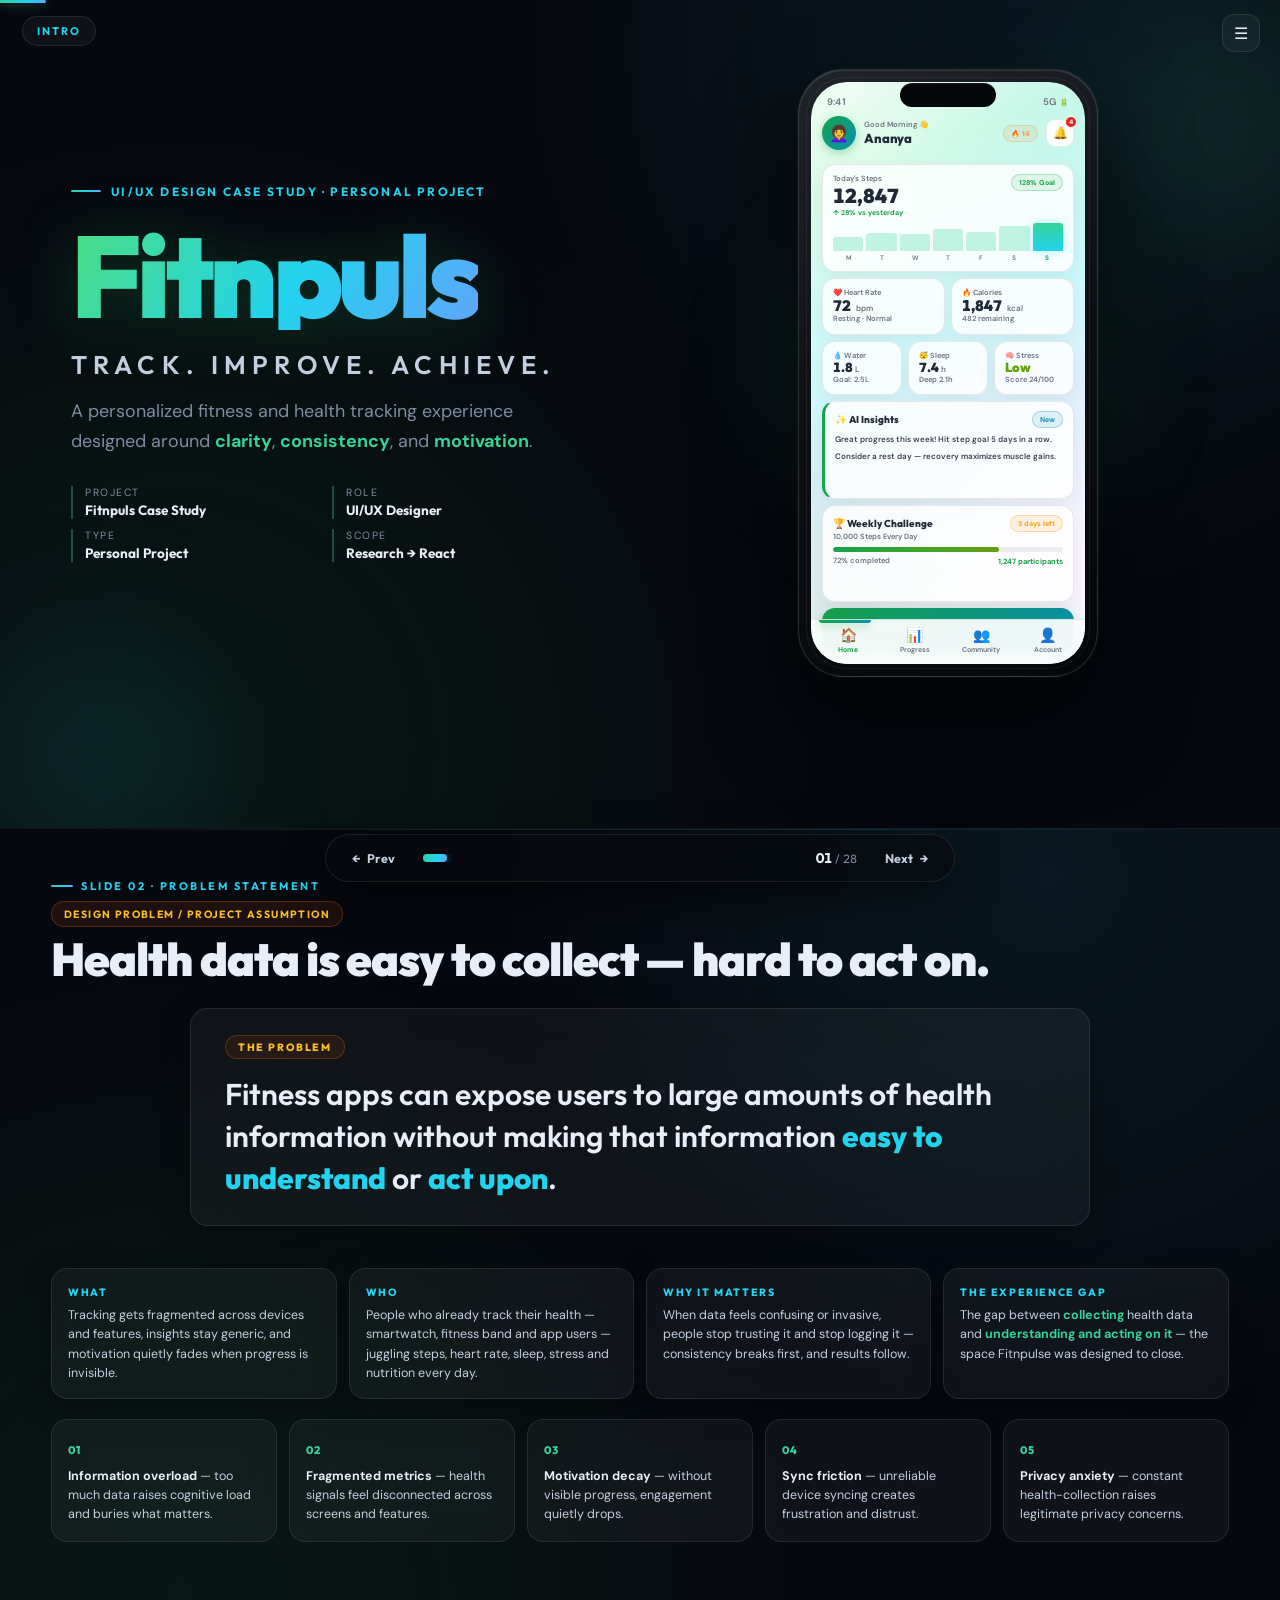
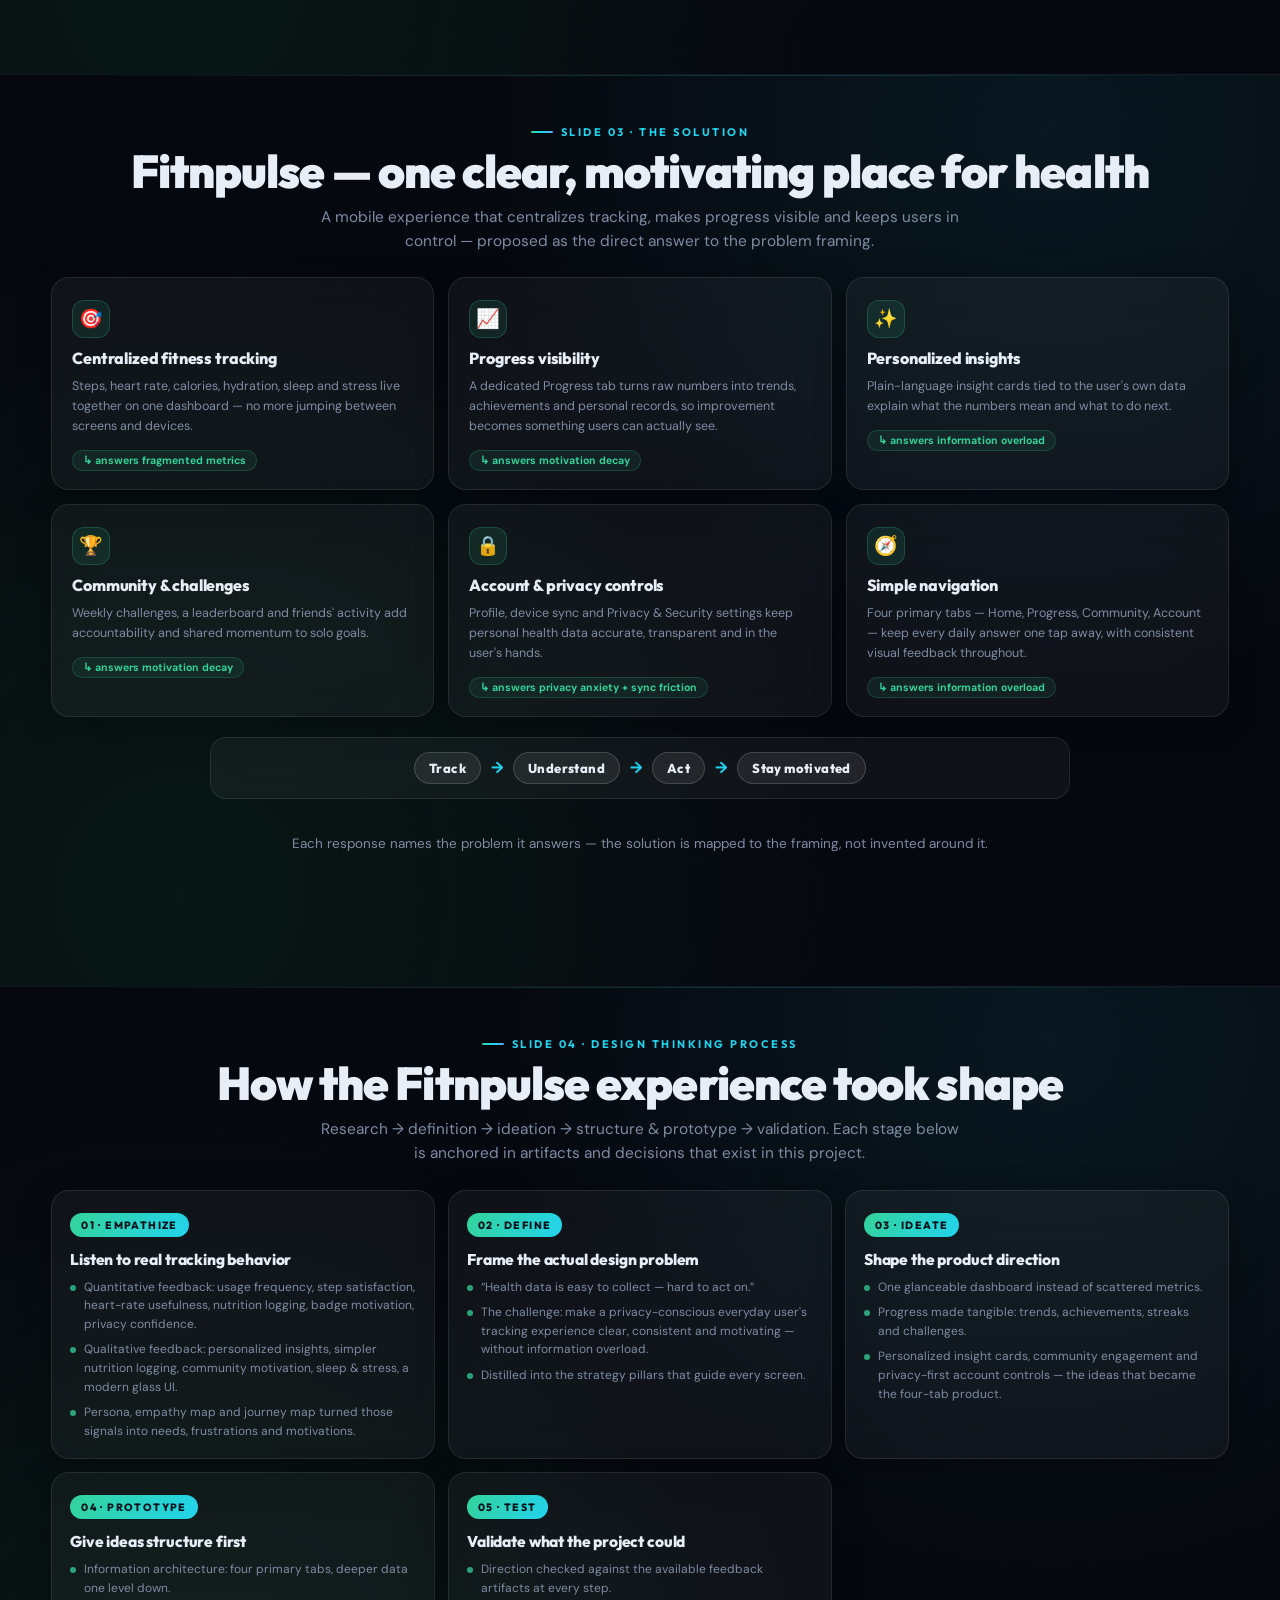
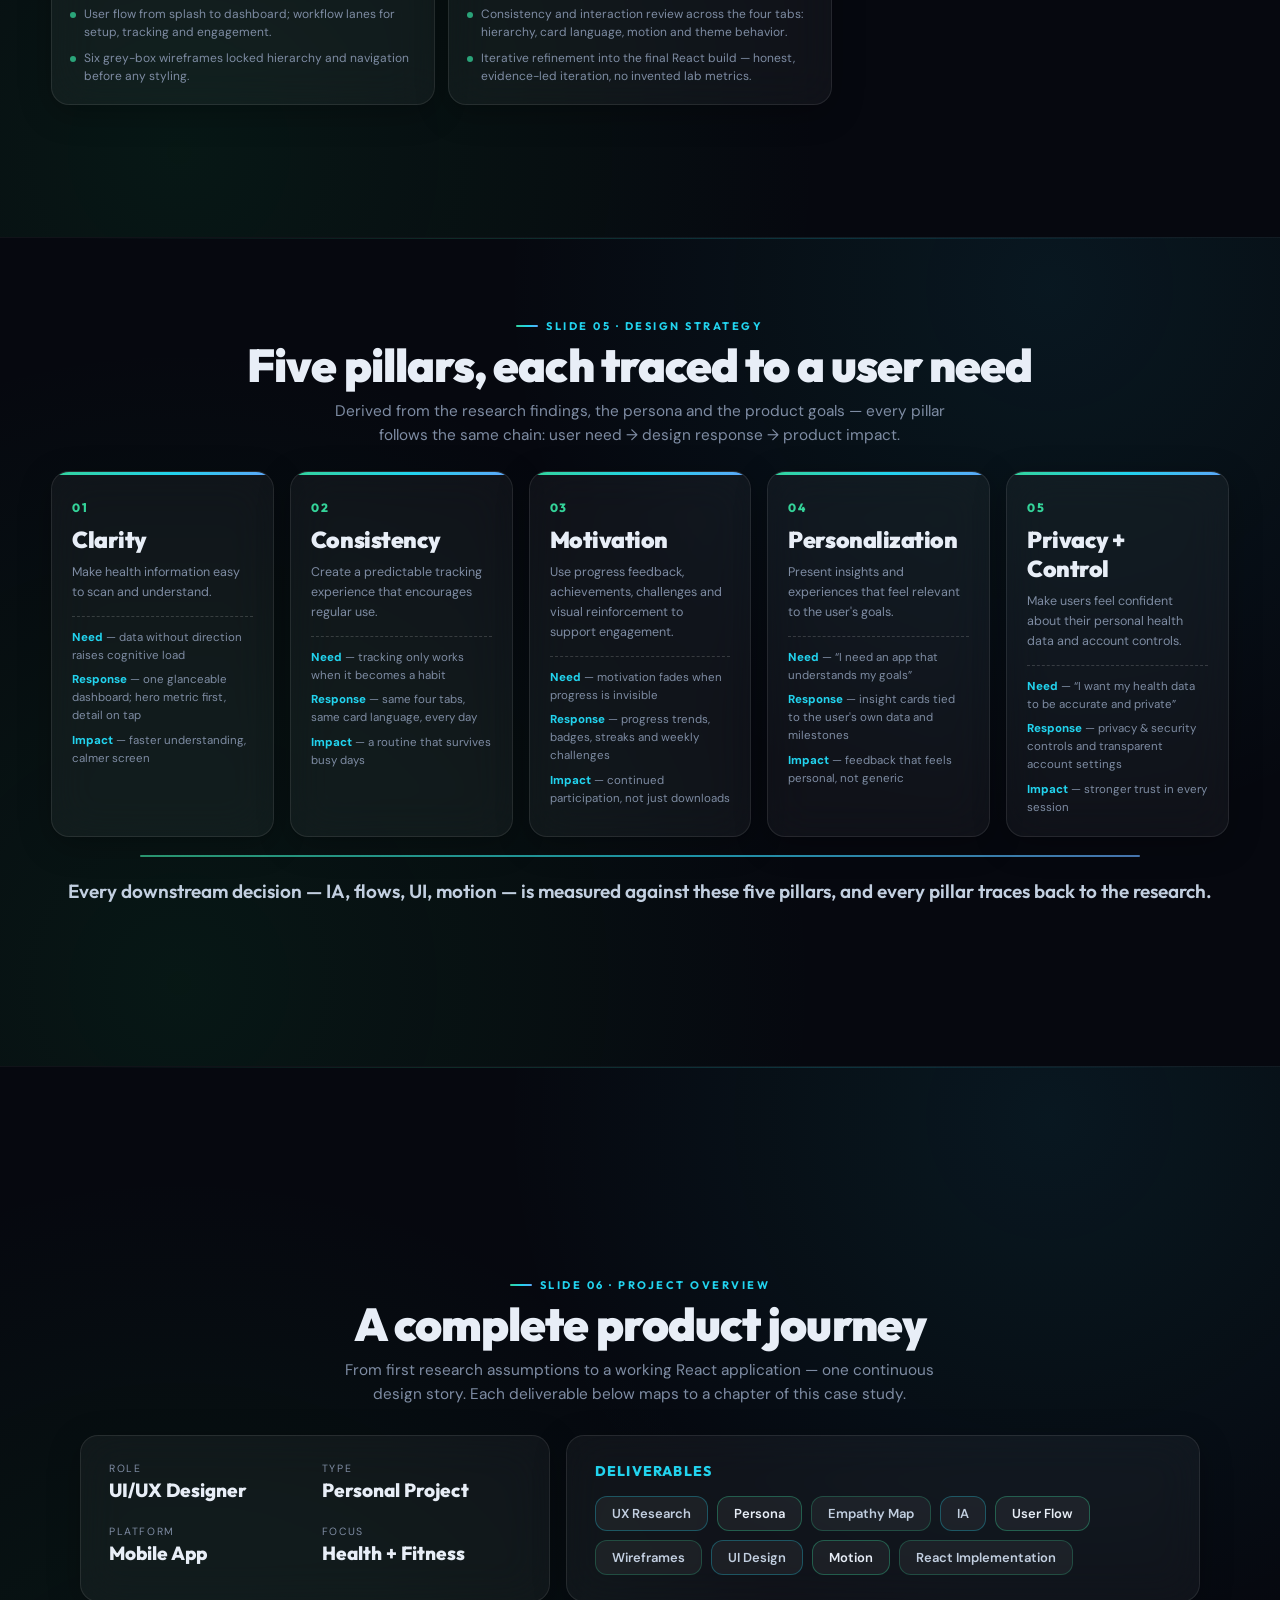
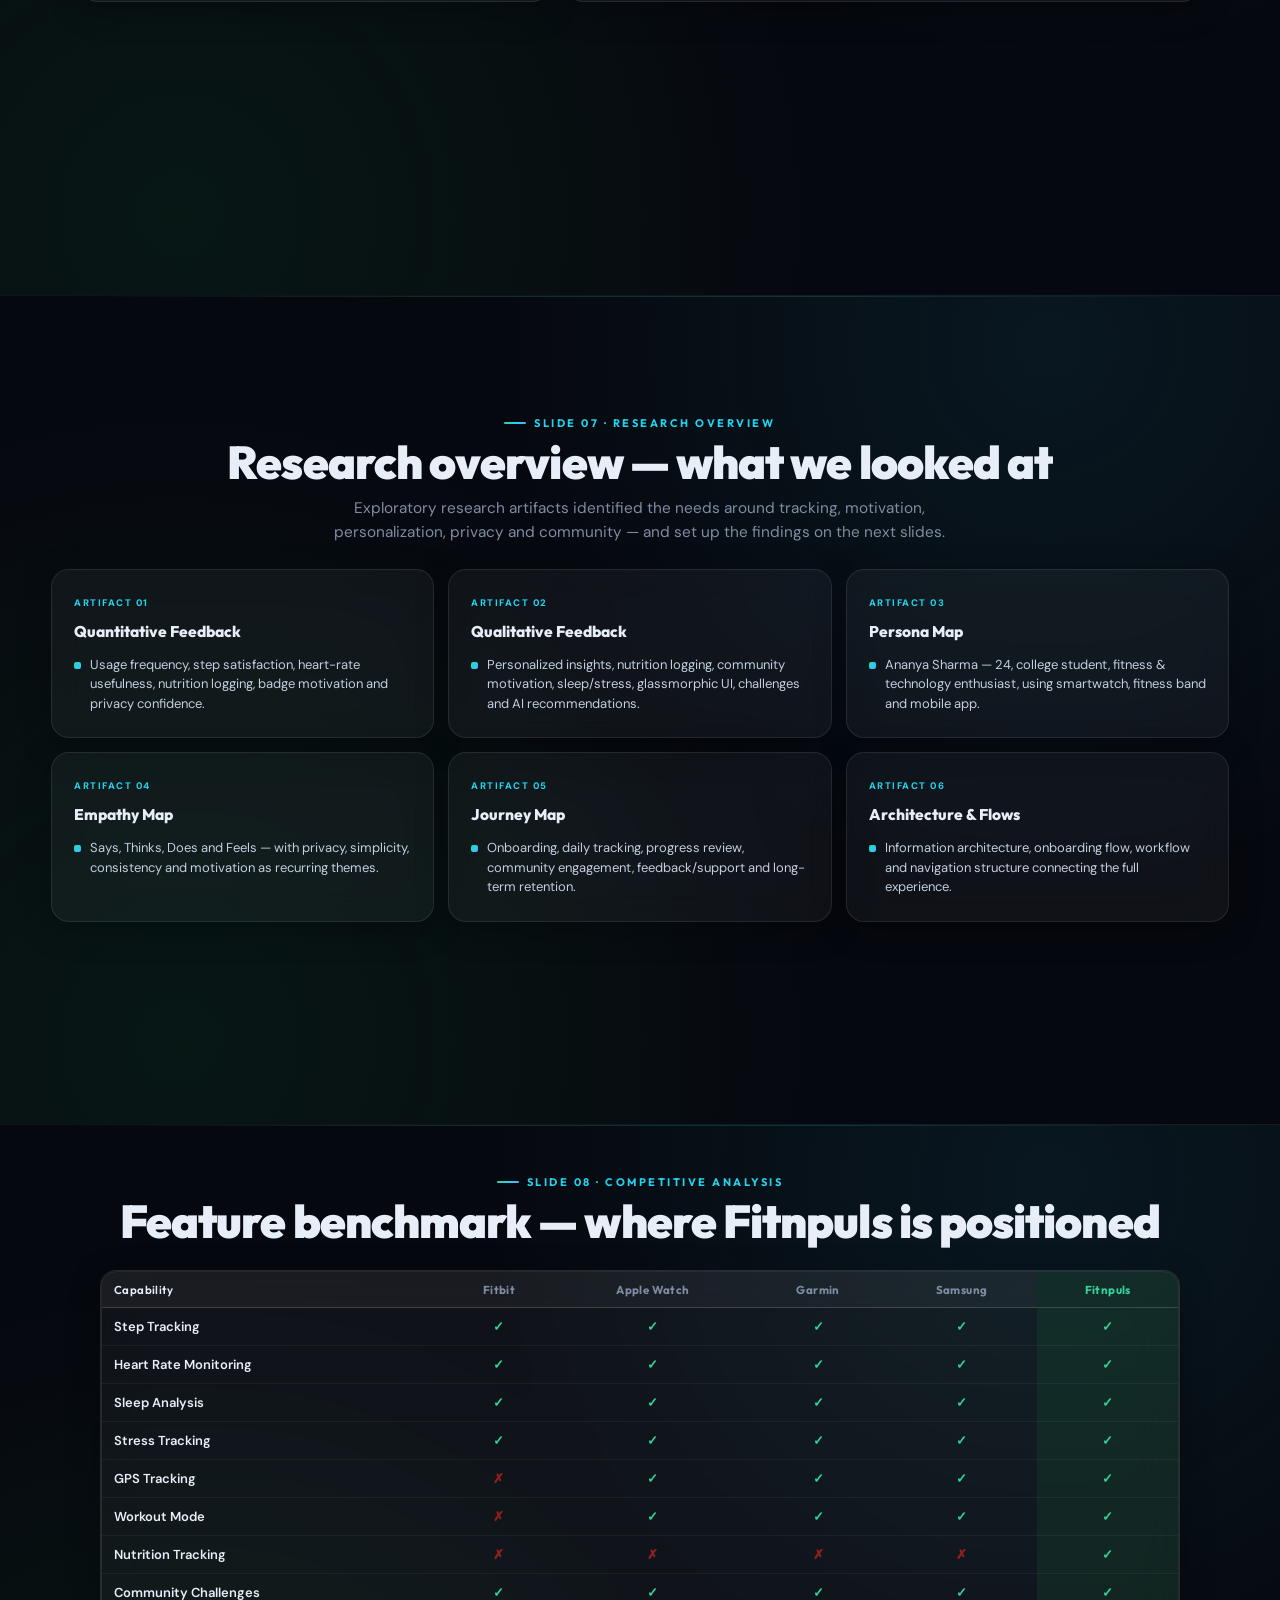
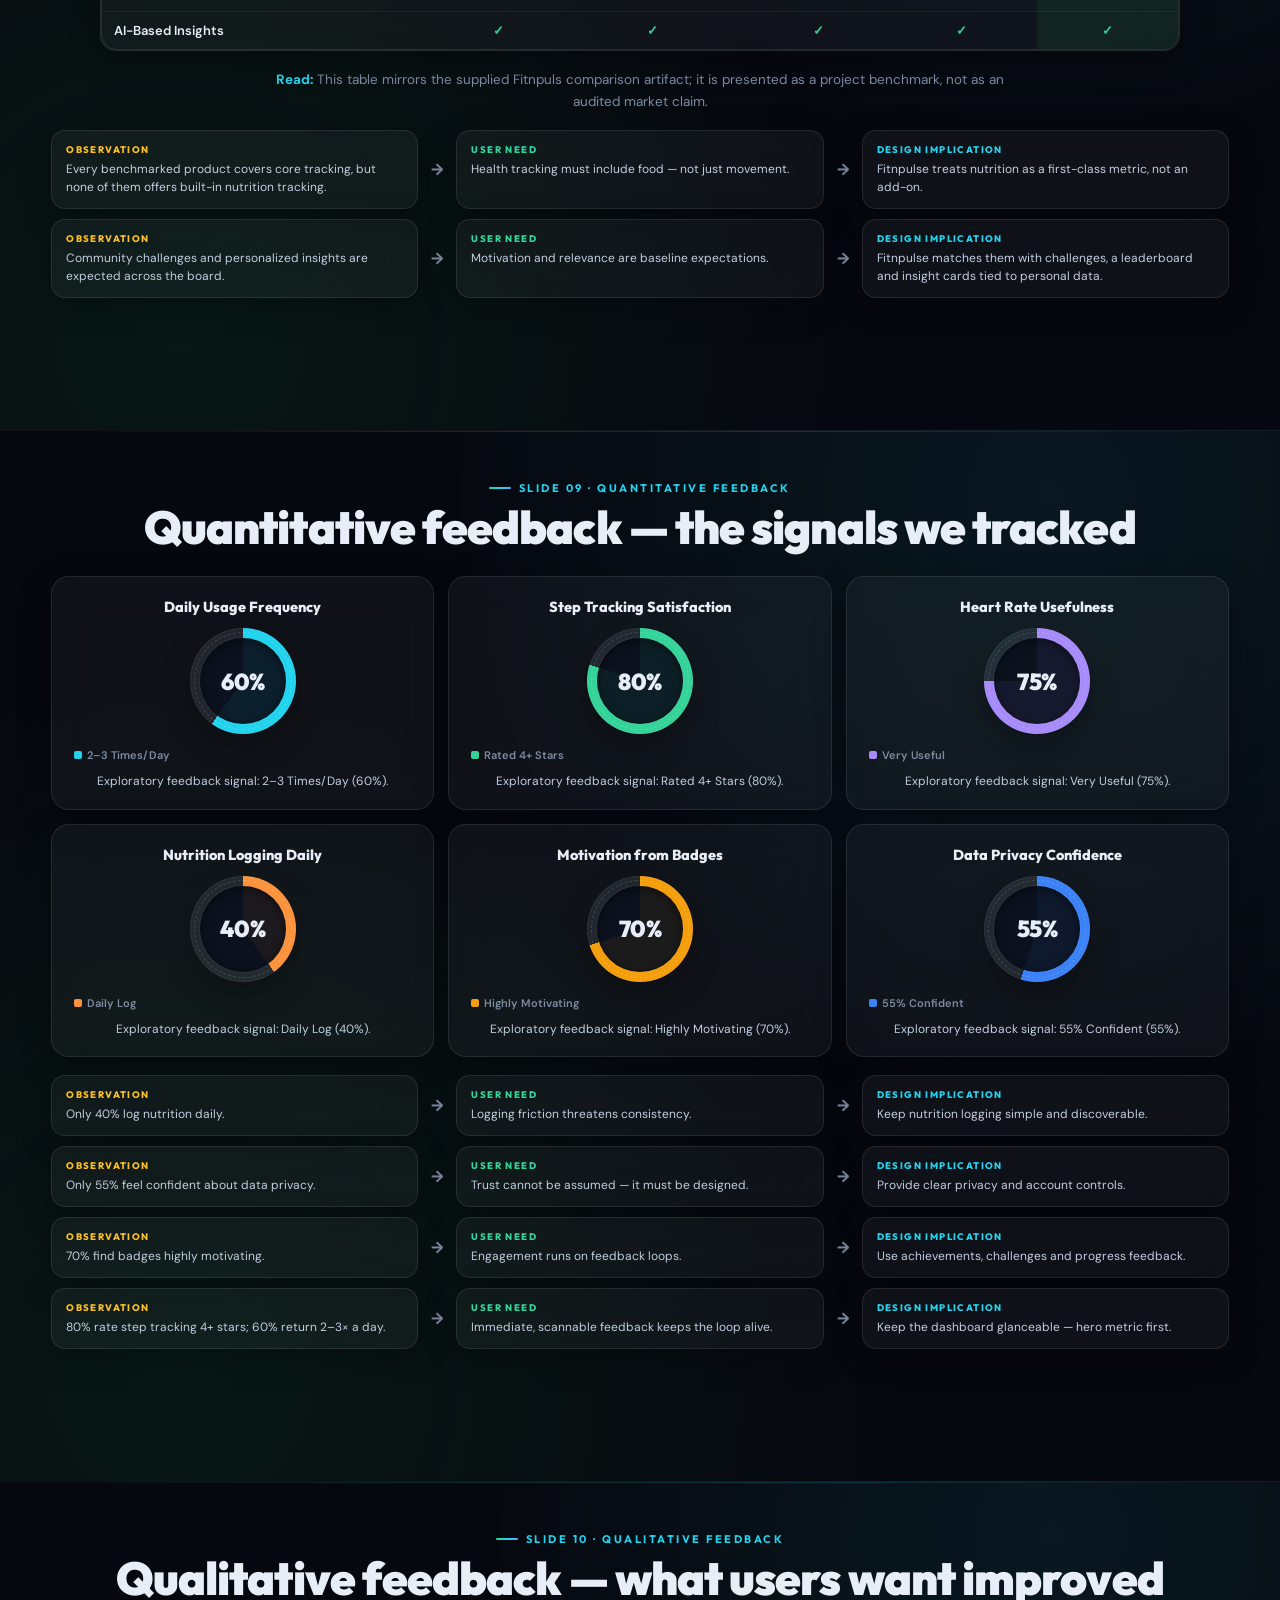
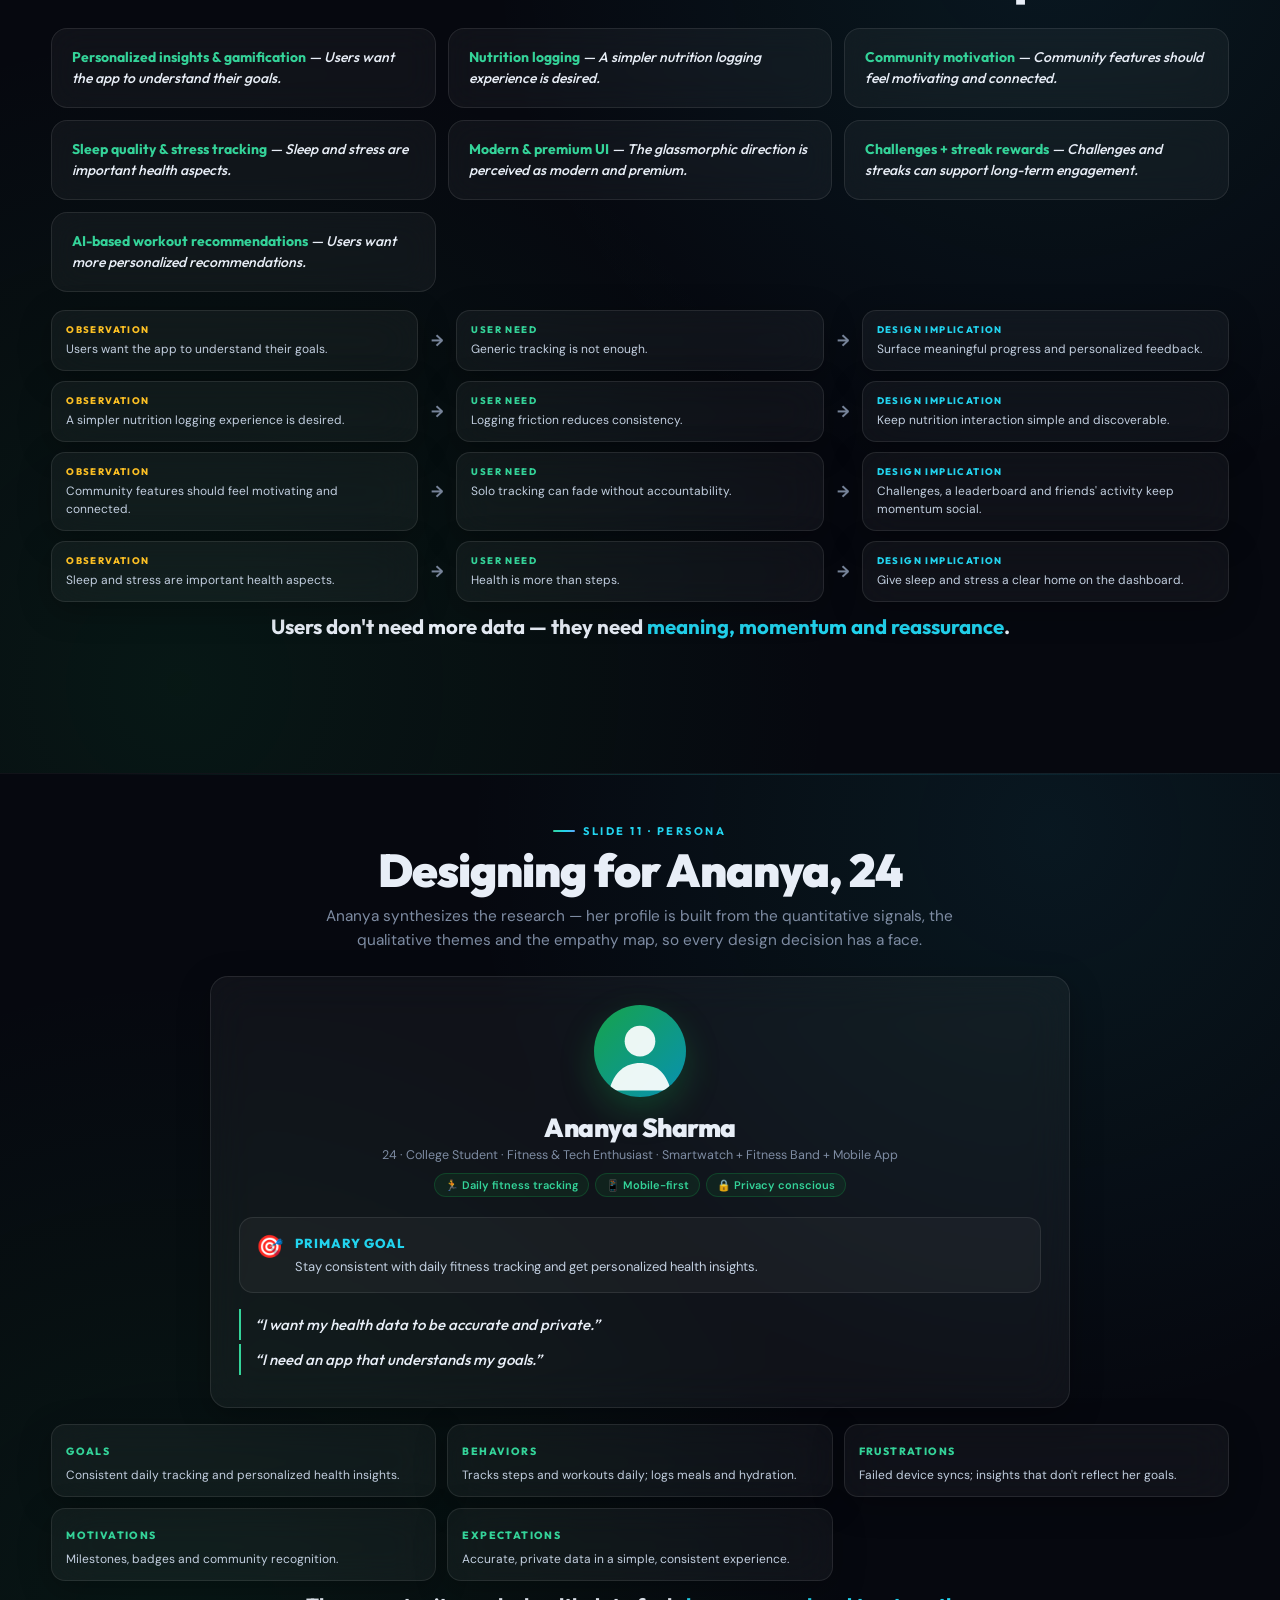
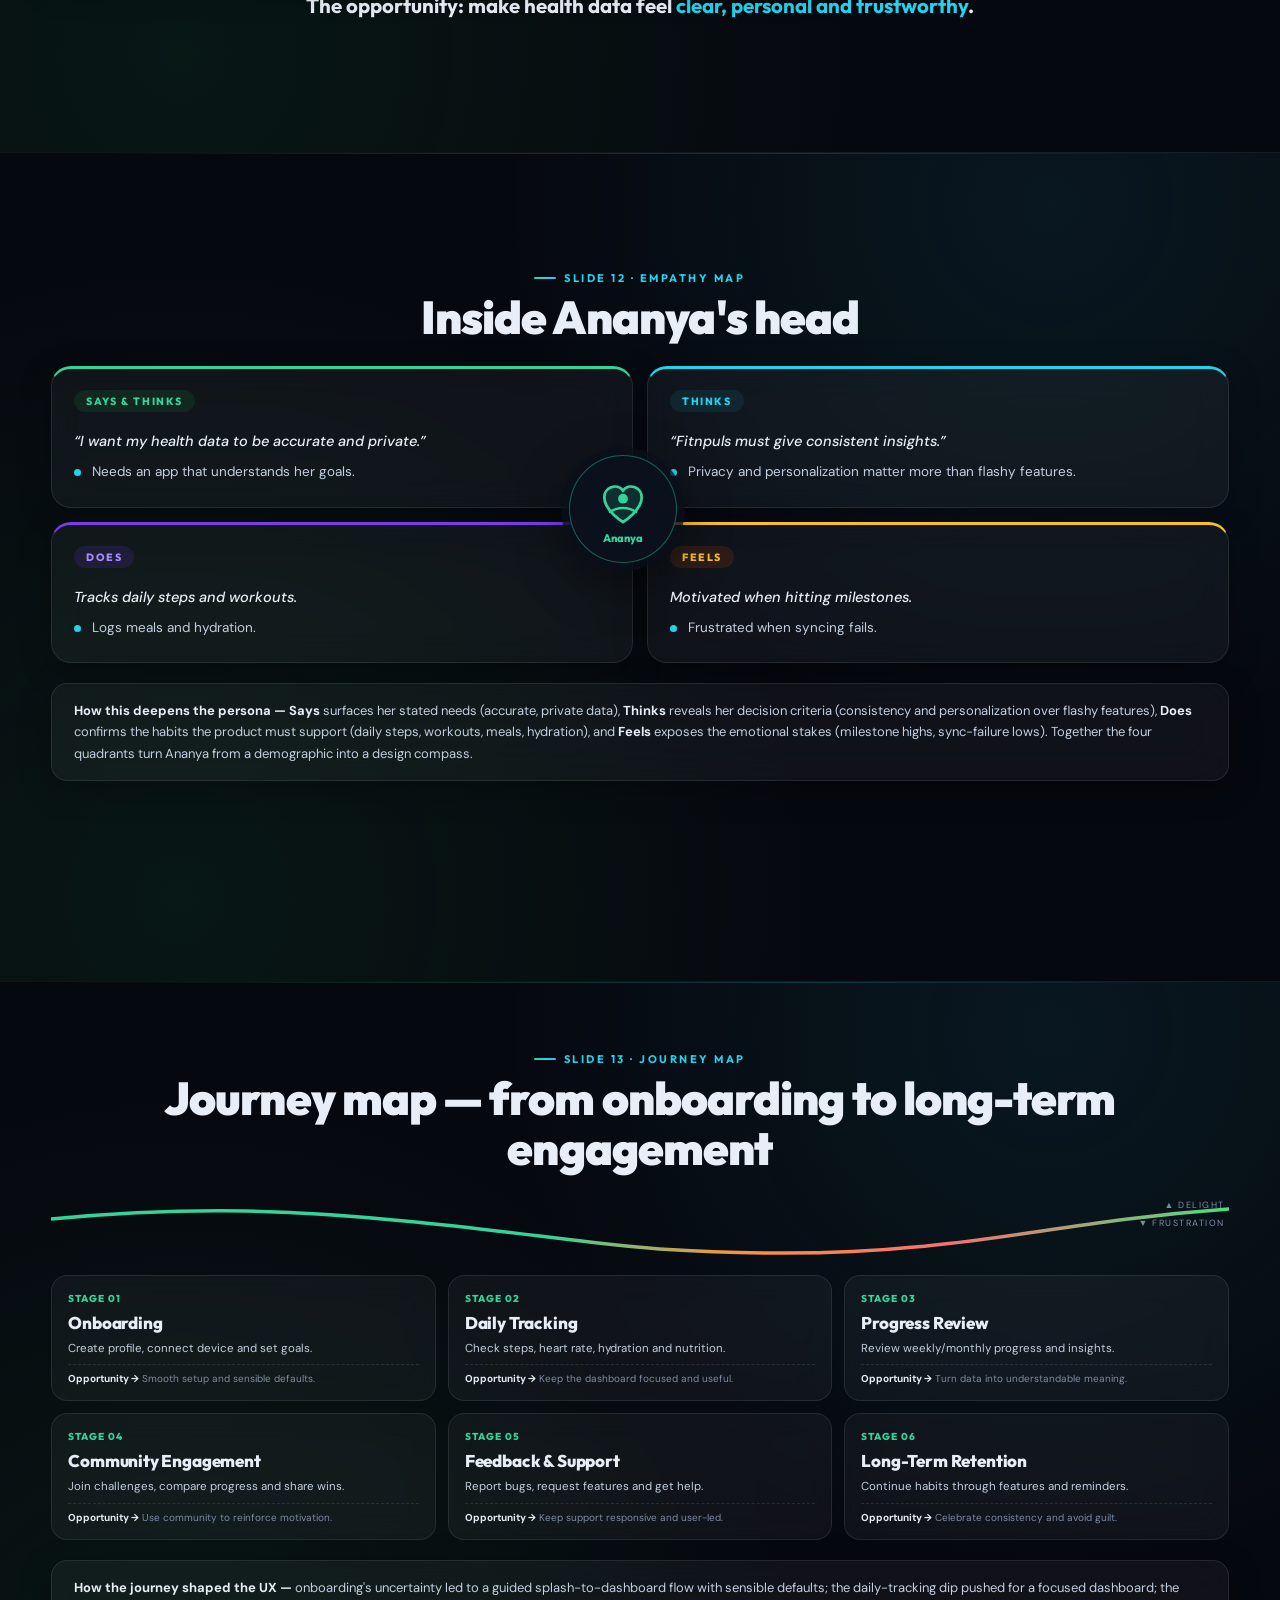
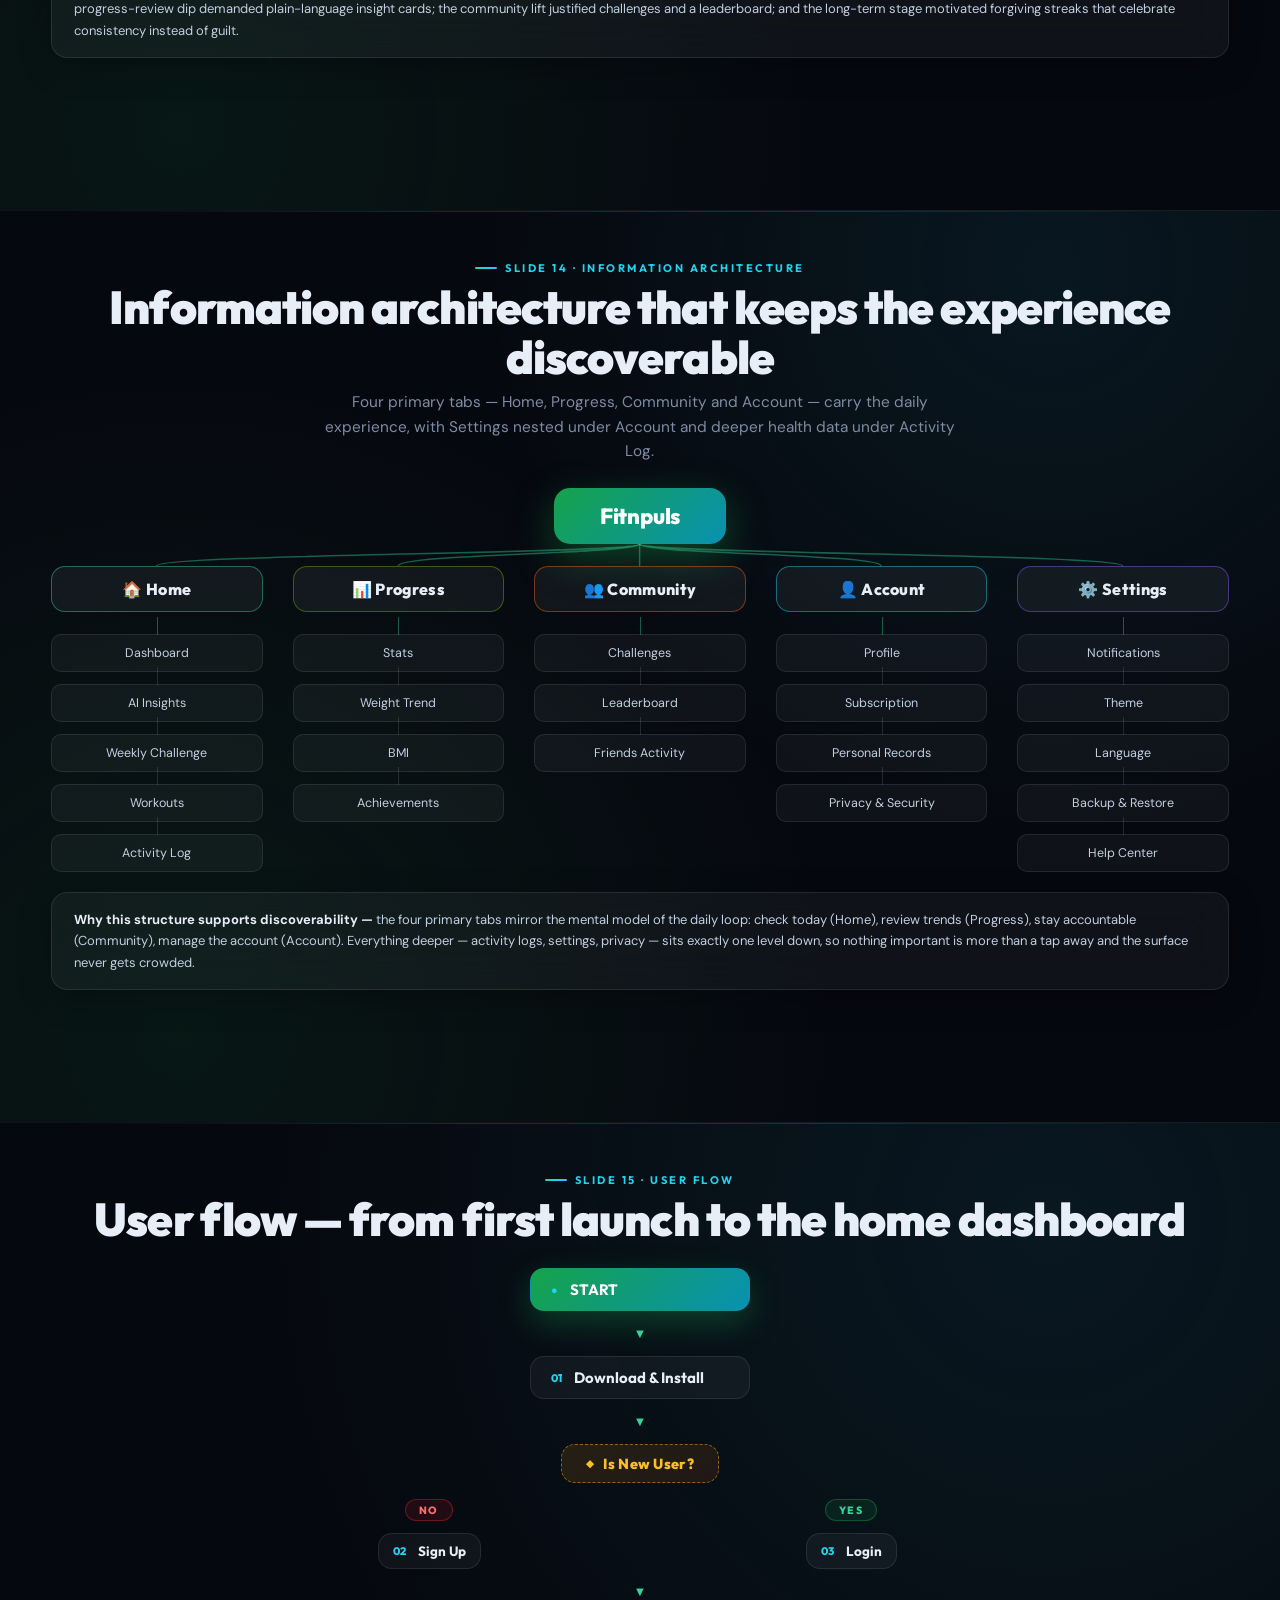
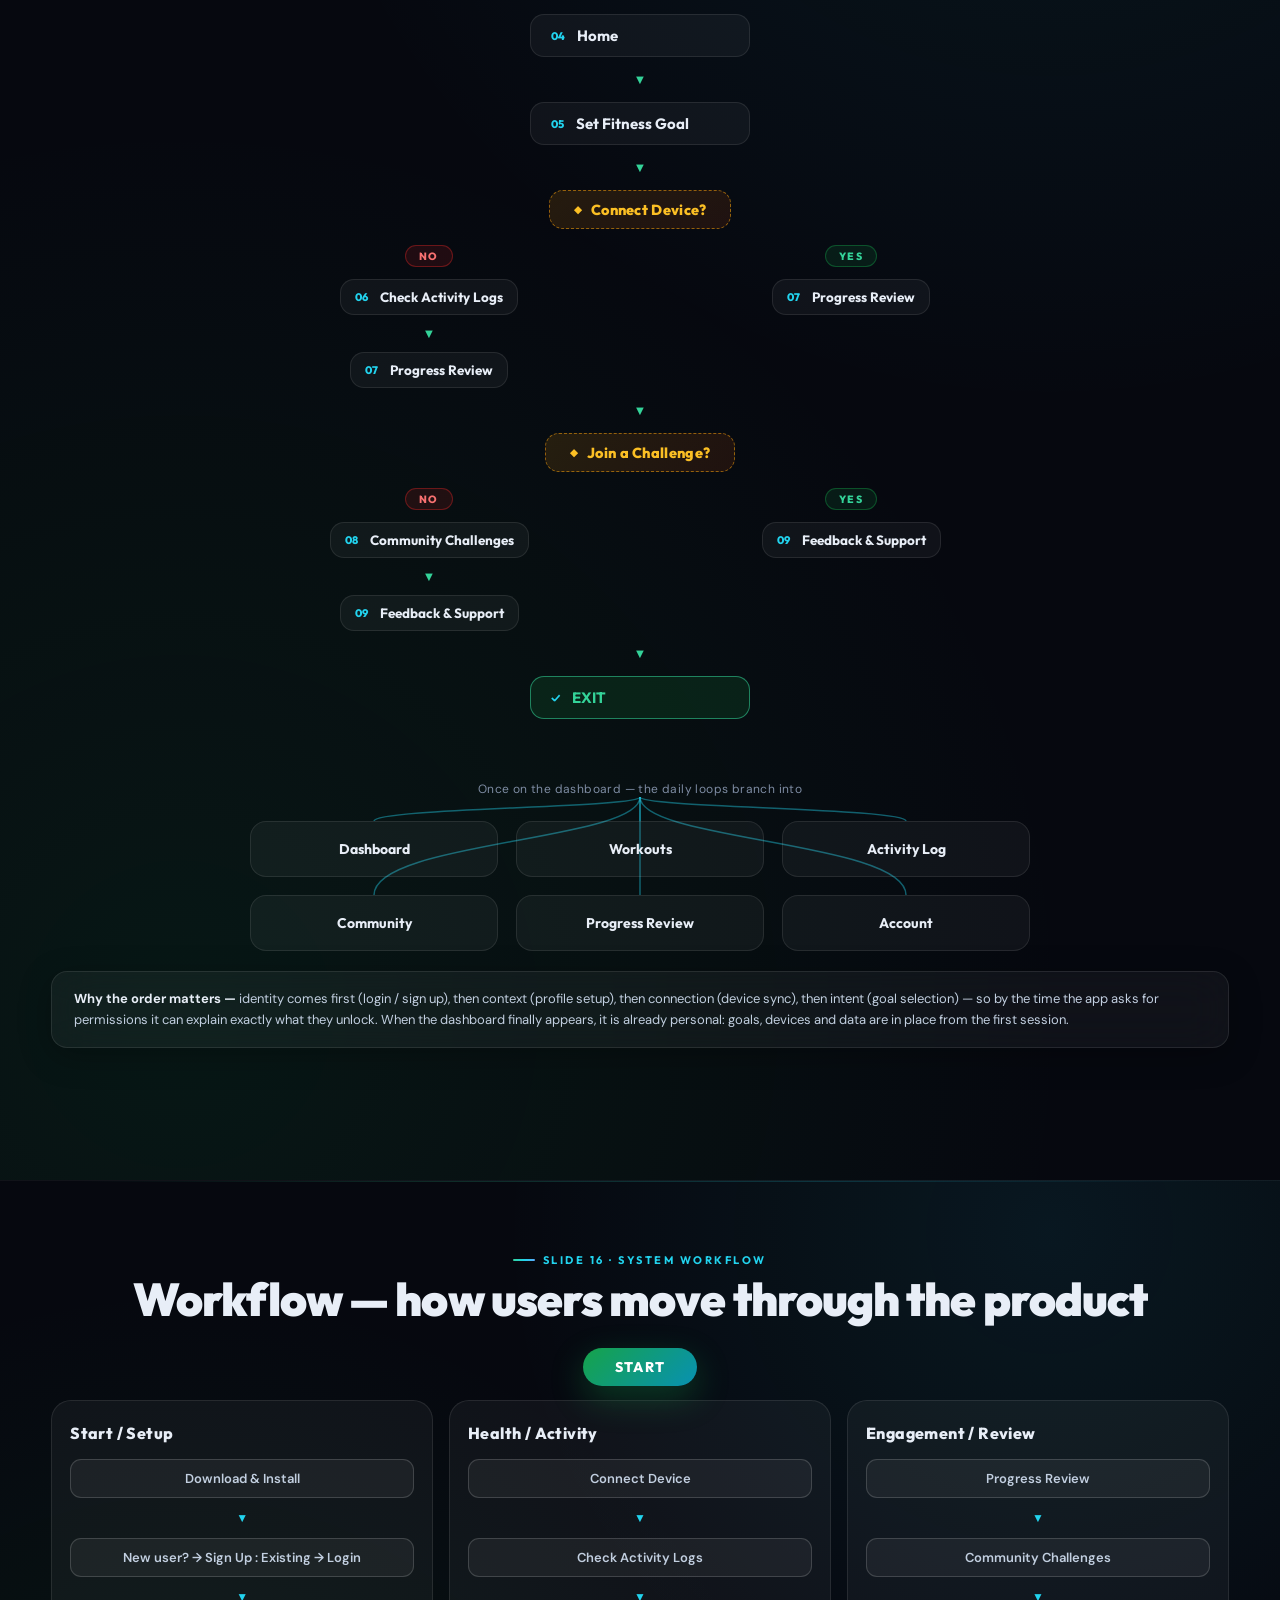
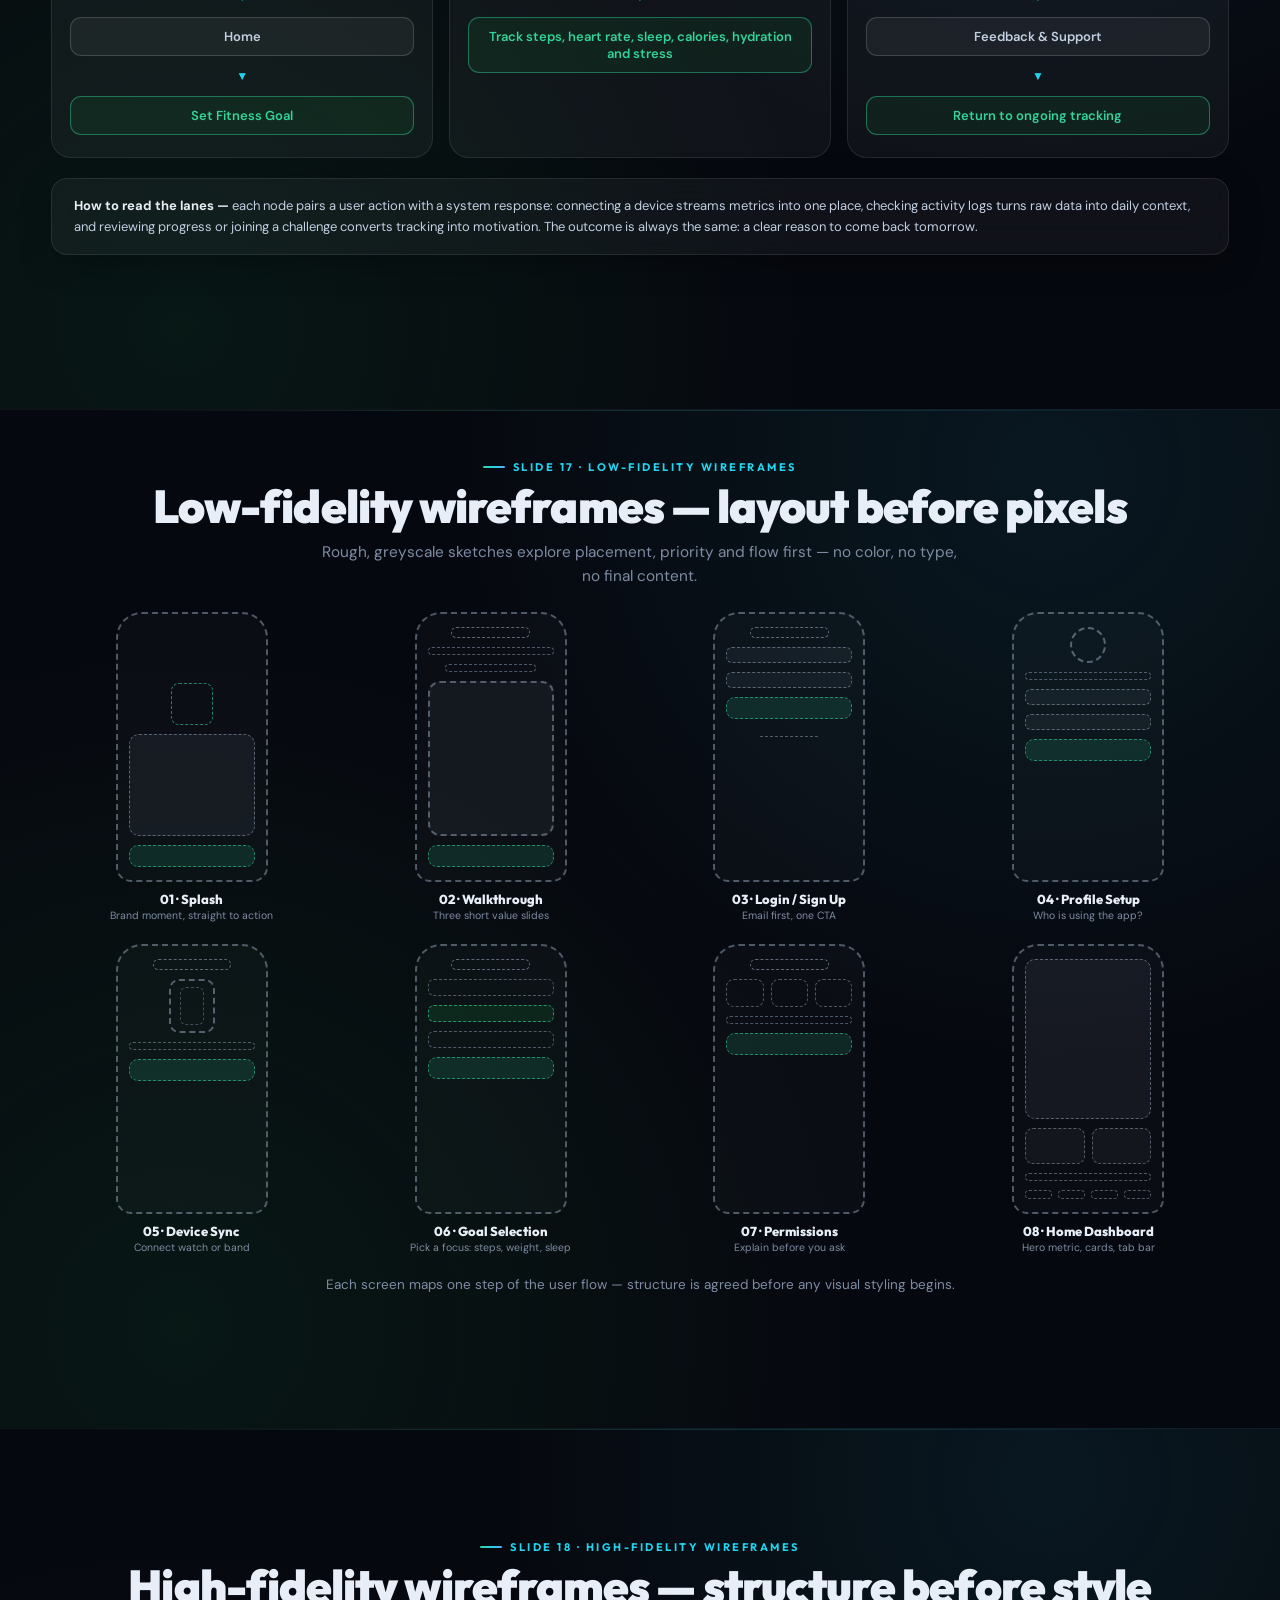
==== commit 3ae7f3b8: "updated files 3d model test" ====
--- a/case-study/index.html
+++ b/case-study/index.html
@@ -1,960 +1,2272 @@
 <!DOCTYPE html>
+
 <html lang="en">
+
 <head>
-<meta charset="UTF-8" />
-<meta name="viewport" content="width=device-width, initial-scale=1.0" />
-<meta http-equiv="cache-control" content="no-cache, no-store, must-revalidate" />
-<meta http-equiv="pragma" content="no-cache" />
-<meta http-equiv="expires" content="0" />
-<title>Fitnpulse � Complete App Screen Showcase</title>
-<link rel="preconnect" href="https://fonts.googleapis.com">
-<link rel="preconnect" href="https://fonts.gstatic.com" crossorigin>
-<link href="https://fonts.googleapis.com/css2?family=Outfit:wght@300;400;500;600;700;800;900&family=DM+Sans:wght@400;500;600;700&display=swap" rel="stylesheet">
-<link rel="stylesheet" href="styles.css">
-<script>
-  /* Apply saved theme before first paint to avoid any flash */
-  (function () {
-    try {
-      var t = localStorage.getItem('fp-theme');
-      document.documentElement.setAttribute('data-theme', (t === 'light' || t === 'dark') ? t : 'dark');
-    } catch (e) { document.documentElement.setAttribute('data-theme', 'dark'); }
-  })();
-</script>
+  <meta charset="utf-8" />
+  <meta content="width=device-width, initial-scale=1.0" name="viewport" />
+  <title>Fitnpuls — UI/UX Design Case Study</title>
+  <meta
+    content="Fitnpuls — a personalized fitness and health tracking experience. A UI/UX case-study presentation: problem, research, persona, IA, flows, wireframes, visual design, interaction and implementation."
+    name="description" />
+  <link
+    href="data:image/svg+xml,%3Csvg xmlns='http://www.w3.org/2000/svg' viewBox='0 0 48 48'%3E%3Cdefs%3E%3ClinearGradient id='g' x1='0' y1='0' x2='48' y2='48' gradientUnits='userSpaceOnUse'%3E%3Cstop offset='0' stop-color='%2316A34A'/%3E%3Cstop offset='1' stop-color='%230891B2'/%3E%3C/linearGradient%3E%3C/defs%3E%3Ccircle cx='24' cy='24' r='23' fill='url(%23g)'/%3E%3Cpolyline points='6,26 11,26 14,17 18,35 22,20 26,26 32,26 38,26' fill='none' stroke='white' stroke-width='2.5' stroke-linecap='round' stroke-linejoin='round'/%3E%3C/svg%3E"
+    rel="icon" />
+  <link href="https://fonts.googleapis.com" rel="preconnect" />
+  <link crossorigin="" href="https://fonts.gstatic.com" rel="preconnect" />
+  <link
+    href="https://fonts.googleapis.com/css2?family=Outfit:wght@300;400;500;600;700;800;900&amp;family=DM+Sans:ital,opsz,wght@0,9..40,400;0,9..40,500;0,9..40,600;0,9..40,700;1,9..40,400&amp;display=swap"
+    rel="stylesheet" />
+  <link href="css/styles.css" rel="stylesheet" />
 </head>
+
 <body>
-<div class="ambient"></div>
-<button id="theme-toggle" class="theme-toggle" type="button" title="Toggle light / dark theme">
-  <span class="tt-ico" id="themeToggleIco">??</span><span id="themeToggleText">Dark</span>
-</button>
-<svg width="0" height="0" style="position:absolute">
-  <defs>
-    <linearGradient id="lg1" x1="0" y1="0" x2="48" y2="48" gradientUnits="userSpaceOnUse">
-      <stop offset="0%" stop-color="#16A34A"></stop><stop offset="100%" stop-color="#0891B2"></stop>
-    </linearGradient>
-    <linearGradient id="lg2" x1="0" y1="0" x2="84" y2="84" gradientUnits="userSpaceOnUse">
-      <stop offset="0%" stop-color="#34D399"></stop><stop offset="100%" stop-color="#22D3EE"></stop>
-    </linearGradient>
-  </defs>
-</svg>
-<header class="hero">
-  <svg viewBox="0 0 84 84" style="width:64px;height:64px;margin-bottom:14px"><circle cx="42" cy="42" r="40" fill="url(#lg2)"></circle><polyline points="10,44 19,44 24,30 32,60 37,34 43,44 52,44 62,44" stroke="#fff" stroke-width="4" fill="none" stroke-linecap="round" stroke-linejoin="round"></polyline></svg>
-  <h1>Fitnpulse</h1>
-  <p class="sub">Complete App Screen Showcase � every screen &amp; widget of the live React app, switchable between light &amp; dark.</p>
-  <div class="meta"><span class="dot"></span> 32 screens � iPhone 14 � Light &amp; Dark theme</div>
-</header>
-<main class="gallery">
-<!-- 01 -->
-<section class="phone-label reveal" id="s01">
-  <div class="num">01</div><div class="name">Splash Screen</div><div class="cat">AUTHENTICATION</div>
-</section>
-<div class="device reveal">
-  <div class="island"></div>
-  <div class="screen" style="display:flex;flex-direction:column;align-items:center;justify-content:center">
-    <div class="blobs"></div>
-    <svg viewBox="0 0 48 48" width="84" height="84" style="position:relative;z-index:2"><circle cx="24" cy="24" r="23" fill="url(#lg1)"></circle><polyline points="6,26 11,26 14,17 18,35 22,20 26,26 32,26 38,26" stroke="#fff" stroke-width="2.5" fill="none" stroke-linecap="round" stroke-linejoin="round"></polyline></svg>
-    <div class="fit-title" style="margin-top:22px;z-index:2">FitPulse</div>
-    <div class="tagline" style="margin-top:10px;z-index:2">Track. Improve. Achieve.</div>
-    <div style="margin-top:58px;position:relative;width:52px;height:52px;z-index:2">
-      <div style="position:absolute;inset:0;border-radius:50%;border:2px solid rgba(22,163,74,0.25);animation:ringPulse 1.6s ease-out infinite"></div>
-      <svg width="52" height="52" style="animation:spinK 1.4s linear infinite"><circle cx="26" cy="26" r="20" fill="none" stroke="rgba(22,163,74,0.2)" stroke-width="3"></circle><circle cx="26" cy="26" r="20" fill="none" stroke="#16A34A" stroke-width="3" stroke-dasharray="44 82" stroke-linecap="round"></circle></svg>
-    </div>
-    <div style="position:absolute;bottom:34px;z-index:2;font-size:11px;color:var(--lighter)">� 2025 FitPulse Inc.</div>
+  <script id="site-config" type="application/json">
+    {
+      "appUrl": "https://rr188351.github.io/Fitnpuls-app/",
+      "promoUrl": "https://rr188351.github.io/Fitnplus/#hero",
+      "githubUrl": "https://github.com/rr188351/Fitnpuls-app"
+    }
+  </script>
+  <div class="deck">
+    <div aria-hidden="true" class="progress-track"><i id="progress-bar"></i></div>
+    <div class="chapter-pill"><span id="chapter-label">INTRO</span></div>
+    <div class="top-right">
+      <button aria-label="Toggle chapter navigation" class="icon-btn" id="menu-btn" title="Chapters">☰</button>
+    </div>
+    <!-- Chapter overlay -->
+    <div aria-hidden="true" class="overlay" id="overlay">
+      <div class="overlay-panel">
+        <div class="overlay-head">
+          <span class="eyebrow">Presentation</span>
+          <h3>Chapters</h3>
+          <button aria-label="Close" class="icon-btn" id="overlay-close" title="Close">×</button>
+        </div>
+        <div class="overlay-grid" id="overlay-grid"></div>
+        <p class="overlay-hint"><kbd>←</kbd> <kbd>→</kbd> previous / next · <kbd>Home</kbd> first · <kbd>End</kbd> last
+          · <kbd>Space</kbd> next · <kbd>Esc</kbd> close</p>
+      </div>
+    </div>
+    <!-- ════════════════════════════════════════ SLIDE 01 — COVER ════════════════════════════════════════ -->
+    <section aria-hidden="false" class="slide active" data-chapter="INTRO">
+      <div aria-hidden="true" class="ambient"></div>
+      <div class="slide-inner cover-inner">
+<div class="cover-copy">
+          <span class="cover-kicker cd cd-1"><i></i> UI/UX Design Case Study · Personal Project</span>
+          <h1 class="cover-title cd cd-2">Fitnpuls</h1>
+          <p class="cover-tag cd cd-3">Track. Improve. Achieve.</p>
+          <p class="cover-sub cd cd-4">A personalized fitness and health tracking experience designed around <em>clarity</em>,
+            <em>consistency</em>, and <em>motivation</em>.</p>
+          <div class="cover-meta">
+            <div><span>Project</span><b>Fitnpuls Case Study</b></div>
+            <div><span>Role</span><b>UI/UX Designer</b></div>
+            <div><span>Type</span><b>Personal Project</b></div>
+            <div><span>Scope</span><b>Research → React</b></div>
+          </div>
+        </div>
+        <div class="cover-visual" id="cover-visual">
+          <div class="phone cover-phone" id="cover-phone">
+            <div class="cover-theme-layer cover-theme-dark">
+              <div class="cover-screens">
+                <!-- SCREEN 01 · HOME / DASHBOARD -->
+                <div class="cs-screen s-active" data-screen="home">
+                  <div class="cs-status"><span>9:41</span><span class="cs-dots">●●●</span><span>5G <i>🔋</i></span></div>
+                  <div class="cs-scroll">
+                    <div class="cs-row cs-spread cs-hdr">
+                      <div class="cs-row cs-gap">
+                        <span class="cs-avatar" aria-hidden="true">👩‍🦱</span>
+                        <div><div class="cs-mute">Good Morning 👋</div><div class="cs-name">Ananya</div></div>
+                      </div>
+                      <div class="cs-row cs-gap">
+                        <span class="cs-chip orange">🔥 14</span>
+                        <span class="cs-bell">🔔<b>4</b></span>
+                      </div>
+                    </div>
+                    <div class="cs-card">
+                      <div class="cs-row cs-spread" style="align-items:flex-start">
+                        <div>
+                          <div class="cs-mute">Today's Steps</div>
+                          <div class="cs-num">12,847</div>
+                          <div class="cs-up">↑ 28% vs yesterday</div>
+                        </div>
+                        <span class="cs-chip green">128% Goal</span>
+                      </div>
+                      <div class="cs-bars"><i style="--h:48%"></i><i style="--h:63%"></i><i style="--h:58%"></i><i style="--h:76%"></i><i style="--h:67%"></i><i style="--h:87%"></i><i class="hot" style="--h:100%"></i></div>
+                      <div class="cs-days"><span>M</span><span>T</span><span>W</span><span>T</span><span>F</span><span>S</span><span class="hot">S</span></div>
+                    </div>
+                    <div class="cs-row">
+                      <div class="cs-card"><div class="cs-mute">❤️ Heart Rate</div><div class="cs-num sm">72 <i>bpm</i></div><div class="cs-mute">Resting · Normal</div></div>
+                      <div class="cs-card"><div class="cs-mute">🔥 Calories</div><div class="cs-num sm">1,847 <i>kcal</i></div><div class="cs-mute">482 remaining</div></div>
+                    </div>
+                    <div class="cs-row">
+                      <div class="cs-card"><div class="cs-mute">💧 Water</div><div class="cs-num xs">1.8<i>L</i></div><div class="cs-mute">Goal: 2.5L</div></div>
+                      <div class="cs-card"><div class="cs-mute">😴 Sleep</div><div class="cs-num xs">7.4<i>h</i></div><div class="cs-mute">Deep 2.1h</div></div>
+                      <div class="cs-card"><div class="cs-mute">🧠 Stress</div><div class="cs-num xs lime">Low</div><div class="cs-mute">Score 24/100</div></div>
+                    </div>
+                    <div class="cs-card cs-ai">
+                      <div class="cs-row cs-spread"><b class="cs-t">✨ AI Insights</b><span class="cs-chip cyan">New</span></div>
+                      <p>Great progress this week! Hit step goal 5 days in a row.</p>
+                      <p>Consider a rest day — recovery maximizes muscle gains.</p>
+                    </div>
+                    <div class="cs-card">
+                      <div class="cs-row cs-spread"><b class="cs-t">🏆 Weekly Challenge</b><span class="cs-chip amber">3 days left</span></div>
+                      <div class="cs-mute">10,000 Steps Every Day</div>
+                      <div class="cs-track"><i style="--w:72%"></i></div>
+                      <div class="cs-row cs-spread cs-footnote"><span class="cs-mute">72% completed</span><span class="cs-go">1,247 participants</span></div>
+                    </div>
+                    <div class="cs-cta"><span class="cs-ico" aria-hidden="true">🏋️</span><div><div class="cs-go">Start Workout</div><div class="cs-mute">Today: Upper body strength</div></div><b aria-hidden="true">›</b></div>
+                  </div>
+                  <div class="cs-nav ind1">
+                    <div class="cs-tab on"><span>🏠</span>Home</div>
+                    <div class="cs-tab"><span>📊</span>Progress</div>
+                    <div class="cs-tab"><span>👥</span>Community</div>
+                    <div class="cs-tab"><span>👤</span>Account</div>
+                  </div>
+                </div>
+<!-- SCREEN 02 · PROGRESS -->
+                <div class="cs-screen" data-screen="progress">
+                  <div class="cs-status"><span>9:41</span><span class="cs-dots">●●●</span><span>5G <i>🔋</i></span></div>
+                  <div class="cs-scroll">
+                    <div class="cs-row cs-spread" style="margin-bottom:8px">
+                      <b class="cs-stitle">Progress</b>
+                      <span class="cs-seg"><i class="on">Week</i><i>Month</i></span>
+                    </div>
+                    <div class="cs-row" style="margin-bottom:8px">
+                      <div class="cs-card c3"><div class="cs-ico">🏋️</div><b>24</b><span class="cs-mute">Workouts</span></div>
+                      <div class="cs-card c3"><div class="cs-ico">📅</div><b>19/30</b><span class="cs-mute">Active Days</span></div>
+                      <div class="cs-card c3"><div class="cs-ico">👟</div><b>9.8k</b><span class="cs-mute">Avg Steps</span></div>
+                    </div>
+                    <div class="cs-card" style="margin-bottom:8px">
+                      <div class="cs-row cs-spread"><b class="cs-t">Weight Trend</b><span class="cs-chip green">↓ 3.2 kg</span></div>
+                      <div class="cs-mute" style="margin-bottom:2px">Lost 3.2 kg this month</div>
+                      <svg class="cs-chart" viewBox="0 0 240 58" preserveAspectRatio="none" aria-hidden="true">
+                        <defs>
+                          <linearGradient id="cs-w" x1="0" y1="0" x2="0" y2="1">
+                            <stop offset="0" stop-color="#34d399" stop-opacity="0.3"></stop>
+                            <stop offset="1" stop-color="#34d399" stop-opacity="0"></stop>
+                          </linearGradient>
+                        </defs>
+                        <path class="cs-area" d="M0 14 C 40 12, 60 22, 100 26 C 140 30, 180 34, 240 42 L 240 58 L 0 58 Z" fill="url(#cs-w)"></path>
+                        <path class="cs-line" d="M0 14 C 40 12, 60 22, 100 26 C 140 30, 180 34, 240 42" fill="none"></path>
+                        <circle class="cs-dot" cx="240" cy="42" r="3"></circle>
+                      </svg>
+                      <div class="cs-days"><span>W1</span><span>W2</span><span>W3</span><span>W4</span><span>W5</span><span>W6</span><span class="hot">Now</span></div>
+                    </div>
+                    <div class="cs-card cs-bmi" style="margin-bottom:8px">
+                      <span class="cs-ico" aria-hidden="true">⚕️</span>
+                      <div><div class="cs-mute">BMI Score</div><div class="cs-num sm" style="color:var(--ct-chart)">22.4</div><span class="cs-chip green">Normal Weight</span></div>
+                      <div class="cs-bm-right"><div>178 cm</div><div>71.0 kg</div></div>
+                    </div>
+                    <div class="cs-card cs-cyan" style="margin-bottom:8px">
+                      <b class="cs-t" style="color:var(--ct-accent2)">✨ AI Monthly Summary</b>
+                      <p>Outstanding month! 19/30 step goals hit and 3.2 kg lost. Keep it up! 💪</p>
+                    </div>
+                    <div class="cs-mute cs-sec">Achievement Badges</div>
+                    <div class="cs-badges">
+                      <div class="cs-badge"><span aria-hidden="true">🔥</span><b>100 Day Streak</b></div>
+                      <div class="cs-badge"><span aria-hidden="true">👟</span><b>500K Steps</b></div>
+                      <div class="cs-badge lock"><span aria-hidden="true">💧</span><b>30-Day Hydration</b></div>
+                      <div class="cs-badge lock"><span aria-hidden="true">💪</span><b>Strength Master</b></div>
+                    </div>
+                    <div class="cs-cta cs-cta-ghost"><span class="cs-ico">📄</span><span class="cs-go">Download PDF Report</span></div>
+                  </div>
+                  <div class="cs-nav ind2">
+                    <div class="cs-tab"><span>🏠</span>Home</div>
+                    <div class="cs-tab on"><span>📊</span>Progress</div>
+                    <div class="cs-tab"><span>👥</span>Community</div>
+                    <div class="cs-tab"><span>👤</span>Account</div>
+                  </div>
+                </div>
+<!-- SCREEN 03 · COMMUNITY -->
+                <div class="cs-screen" data-screen="community">
+                  <div class="cs-status"><span>9:41</span><span class="cs-dots">●●●</span><span>5G <i>🔋</i></span></div>
+                  <div class="cs-scroll">
+                    <div class="cs-row cs-spread" style="align-items:flex-start;margin-bottom:6px">
+                      <div><b class="cs-stitle">Community</b><div class="cs-mute">Challenges, friends &amp; achievements</div></div>
+                      <span class="cs-btn">+ Join Challenge</span>
+                    </div>
+                    <div class="cs-mute cs-sec">Active Challenges</div>
+                    <div class="cs-row" style="margin-bottom:8px">
+                      <div class="cs-card c3"><div class="cs-ico">👟</div><b class="cs-t">Weekly 70K</b><div class="cs-mute">3d left</div><div class="cs-track"><i style="--w:72%"></i></div><div class="cs-go">72%</div></div>
+                      <div class="cs-card c3"><div class="cs-ico" style="color:var(--ct-accent2)">💧</div><b class="cs-t">Hydration Month</b><div class="cs-mute">18d left</div><div class="cs-track tk2"><i style="--w:54%"></i></div><div class="cs-go" style="color:var(--ct-accent2)">54%</div></div>
+                    </div>
+                    <div class="cs-card cs-lb" style="margin-bottom:8px">
+                      <div class="cs-row cs-spread" style="margin-bottom:6px"><b class="cs-t">🏆 Leaderboard</b><span class="cs-chip amber">This Week</span></div>
+                      <div class="cs-lbrow"><span aria-hidden="true">🥇</span><i class="cs-av">👩‍🦱</i><b>Ananya S.</b><em>86,420</em></div>
+                      <div class="cs-lbrow"><span aria-hidden="true">🥈</span><i class="cs-av">🧑‍🦰</i><b>Rahul K.</b><em>79,100</em></div>
+                      <div class="cs-lbrow"><span aria-hidden="true">🥉</span><i class="cs-av">👩‍🦳</i><b>Priya M.</b><em>71,850</em></div>
+                      <div class="cs-lbrow you"><span aria-hidden="true">8️⃣</span><i class="cs-av">🧑</i><b>You</b><em>65,947</em></div>
+                    </div>
+                    <div class="cs-mute cs-sec">Friends Activity</div>
+                    <div class="cs-card cs-feed"><div class="cs-row cs-gap"><span class="cs-av sm">🧑‍🦰</span><div><div class="cs-fname">Rahul K.</div><div class="cs-mute">2h ago</div></div></div><p>Completed a 5K run in 28:30 🏃 Personal best!</p></div>
+                    <div class="cs-card cs-feed"><div class="cs-row cs-gap"><span class="cs-av sm">👩‍🦳</span><div><div class="cs-fname">Priya M.</div><div class="cs-mute">4h ago</div></div></div><p>Hit 100-day streak! 🔥 So proud of this milestone.</p></div>
+                    <div class="cs-card cs-feed"><div class="cs-row cs-gap"><span class="cs-av sm">🧑‍🦱</span><div><div class="cs-fname">Dev R.</div><div class="cs-mute">6h ago</div></div></div><p>New PR: Bench Press 100kg 💪 Strength is growing!</p></div>
+                  </div>
+                  <div class="cs-nav ind3">
+                    <div class="cs-tab"><span>🏠</span>Home</div>
+                    <div class="cs-tab"><span>📊</span>Progress</div>
+                    <div class="cs-tab on"><span>👥</span>Community</div>
+                    <div class="cs-tab"><span>👤</span>Account</div>
+                  </div>
+                </div>
+<!-- SCREEN 04 · ACCOUNT -->
+                <div class="cs-screen" data-screen="account">
+                  <div class="cs-status"><span>9:41</span><span class="cs-dots">●●●</span><span>5G <i>🔋</i></span></div>
+                  <div class="cs-scroll">
+                    <div class="cs-row cs-spread" style="margin-bottom:8px">
+                      <span class="cs-ico tiny" aria-hidden="true">⚙️</span>
+                      <b class="cs-stitle">Account</b>
+                      <span class="cs-ico tiny" aria-hidden="true"></span>
+                    </div>
+                    <div class="cs-card cs-prof" style="margin-bottom:8px">
+                      <span class="cs-prof-av" aria-hidden="true">👩‍🦱</span>
+                      <div class="cs-name">Ananya Sharma</div>
+                      <div class="cs-mute">ananya@fitpulse.app</div>
+                      <span class="cs-chip lime">⭐ FitPulse Pro</span>
+                      <div class="cs-prof-stats">
+                        <div><b>247</b><span>Workouts</span></div>
+                        <div><b>100🔥</b><span>Day Streak</span></div>
+                        <div><b>18</b><span>Badges</span></div>
+                      </div>
+                    </div>
+                    <div class="cs-menu">
+                      <div class="cs-men"><span class="cs-ico tiny">✏️</span><div><b>Edit Profile</b><small>Update your information</small></div><i aria-hidden="true">›</i></div>
+                      <div class="cs-men"><span class="cs-ico tiny">🎯</span><div><b>Goals &amp; Progress</b><small>Track your milestones</small></div><i aria-hidden="true">›</i></div>
+                      <div class="cs-men"><span class="cs-ico tiny">⌚</span><div><b>Device Sync</b><small>Manage connected devices</small></div><i aria-hidden="true">›</i></div>
+                      <div class="cs-men"><span class="cs-ico tiny">⭐</span><div><b>Subscription</b><small>FitPulse Pro · Active</small></div><i aria-hidden="true">›</i></div>
+                      <div class="cs-men"><span class="cs-ico tiny">🏆</span><div><b>Personal Records</b><small>Your best performances</small></div><i aria-hidden="true">›</i></div>
+                      <div class="cs-men"><span class="cs-ico tiny">🔒</span><div><b>Privacy &amp; Security</b><small>Manage your data</small></div><i aria-hidden="true">›</i></div>
+                      <div class="cs-men out"><span class="cs-ico tiny">🚪</span><div><b style="color:var(--ct-red)">Sign Out</b></div></div>
+                    </div>
+                    <div class="cs-foot">FitPulse v3.2.1 · Member since Jan 2024</div>
+                  </div>
+                  <div class="cs-nav ind4">
+                    <div class="cs-tab"><span>🏠</span>Home</div>
+                    <div class="cs-tab"><span>📊</span>Progress</div>
+                    <div class="cs-tab"><span>👥</span>Community</div>
+                    <div class="cs-tab on"><span>👤</span>Account</div>
+                  </div>
+                </div>
+              </div>
+            </div>
+            <div class="cover-theme-layer cover-theme-light" aria-hidden="true"></div>
+          </div>
+        </div>
+      </div>
+  </section>
+  <!-- ════════════════════════════════════════ SLIDE 02 — PROBLEM ════════════════════════════════════════ -->
+  <section aria-hidden="true" class="slide" data-chapter="INTRO">
+    <div class="slide-inner">
+      <div class="s-head" style="align-items:flex-start">
+        <span class="eyebrow">Slide 02 · Problem Statement</span>
+        <span class="note-tag amber">Design Problem / Project Assumption</span>
+        <h2 class="s-title">Health data is easy to collect — hard to act on.</h2>
+      </div>
+      <div class="problem-statement glass">
+        <span class="prob-label">The Problem</span>
+        <p>Fitness apps can expose users to large amounts of health information without making that information <b>easy
+            to understand</b> or <b>act upon</b>.</p>
+      </div>
+      <div class="prob-frame">
+        <div class="frame-card glass"><span class="frame-k">What</span>
+          <p>Tracking gets fragmented across devices and features, insights stay generic, and motivation quietly fades
+            when progress is invisible.</p>
+        </div>
+        <div class="frame-card glass"><span class="frame-k">Who</span>
+          <p>People who already track their health — smartwatch, fitness band and app users — juggling steps, heart
+            rate, sleep, stress and nutrition every day.</p>
+        </div>
+        <div class="frame-card glass"><span class="frame-k">Why it matters</span>
+          <p>When data feels confusing or invasive, people stop trusting it and stop logging it — consistency breaks
+            first, and results follow.</p>
+        </div>
+        <div class="frame-card glass"><span class="frame-k">The experience gap</span>
+          <p>The gap between <b>collecting</b> health data and <b>understanding and acting on it</b> — the space
+            Fitnpulse was designed to close.</p>
+        </div>
+      </div>
+      <div class="problem-points">
+        <div class="pp"><span class="pp-n">01</span>
+          <p><b>Information overload</b> — too much data raises cognitive load and buries what matters.</p>
+        </div>
+        <div class="pp"><span class="pp-n">02</span>
+          <p><b>Fragmented metrics</b> — health signals feel disconnected across screens and features.</p>
+        </div>
+        <div class="pp"><span class="pp-n">03</span>
+          <p><b>Motivation decay</b> — without visible progress, engagement quietly drops.</p>
+        </div>
+        <div class="pp"><span class="pp-n">04</span>
+          <p><b>Sync friction</b> — unreliable device syncing creates frustration and distrust.</p>
+        </div>
+        <div class="pp"><span class="pp-n">05</span>
+          <p><b>Privacy anxiety</b> — constant health-collection raises legitimate privacy concerns.</p>
+        </div>
+      </div>
+    </div>
+  </section>
+  <!-- ════════════════════════════════════════ SLIDE 03 — SOLUTION ════════════════════════════════════════ -->
+  <section aria-hidden="true" class="slide" data-chapter="INTRO">
+    <div class="slide-inner">
+      <div class="s-head">
+        <span class="eyebrow">Slide 03 · The Solution</span>
+        <h2 class="s-title">Fitnpulse — one clear, motivating place for health</h2>
+        <p class="s-sub">A mobile experience that centralizes tracking, makes progress visible and keeps users in
+          control — proposed as the direct answer to the problem framing.</p>
+      </div>
+      <div class="solution-grid">
+        <div class="sol-card glass"><span class="sol-ic" aria-hidden="true">🎯</span>
+          <h4>Centralized fitness tracking</h4>
+          <p>Steps, heart rate, calories, hydration, sleep and stress live together on one dashboard — no more jumping
+            between screens and devices.</p>
+          <span class="sol-tag">↳ answers fragmented metrics</span>
+        </div>
+        <div class="sol-card glass"><span class="sol-ic" aria-hidden="true">📈</span>
+          <h4>Progress visibility</h4>
+          <p>A dedicated Progress tab turns raw numbers into trends, achievements and personal records, so improvement
+            becomes something users can actually see.</p>
+          <span class="sol-tag">↳ answers motivation decay</span>
+        </div>
+        <div class="sol-card glass"><span class="sol-ic" aria-hidden="true">✨</span>
+          <h4>Personalized insights</h4>
+          <p>Plain-language insight cards tied to the user's own data explain what the numbers mean and what to do
+            next.</p>
+          <span class="sol-tag">↳ answers information overload</span>
+        </div>
+        <div class="sol-card glass"><span class="sol-ic" aria-hidden="true">🏆</span>
+          <h4>Community &amp; challenges</h4>
+          <p>Weekly challenges, a leaderboard and friends' activity add accountability and shared momentum to solo
+            goals.</p>
+          <span class="sol-tag">↳ answers motivation decay</span>
+        </div>
+        <div class="sol-card glass"><span class="sol-ic" aria-hidden="true">🔒</span>
+          <h4>Account &amp; privacy controls</h4>
+          <p>Profile, device sync and Privacy &amp; Security settings keep personal health data accurate, transparent
+            and in the user's hands.</p>
+          <span class="sol-tag">↳ answers privacy anxiety + sync friction</span>
+        </div>
+        <div class="sol-card glass"><span class="sol-ic" aria-hidden="true">🧭</span>
+          <h4>Simple navigation</h4>
+          <p>Four primary tabs — Home, Progress, Community, Account — keep every daily answer one tap away, with
+            consistent visual feedback throughout.</p>
+          <span class="sol-tag">↳ answers information overload</span>
+        </div>
+      </div>
+      <div class="sol-loop" aria-label="Daily engagement loop">
+        <span>Track</span><i aria-hidden="true">→</i><span>Understand</span><i aria-hidden="true">→</i><span>Act</span><i
+          aria-hidden="true">→</i><span>Stay motivated</span>
+      </div>
+      <p class="vision-note">Each response names the problem it answers — the solution is mapped to the framing, not
+        invented around it.</p>
+    </div>
+  </section>
+  <!-- ════════════════════════════════════════ SLIDE 04 — DESIGN THINKING PROCESS ════════════════════════════════════════ -->
+  <section aria-hidden="true" class="slide" data-chapter="PROCESS">
+    <div class="slide-inner">
+      <div class="s-head">
+        <span class="eyebrow">Slide 04 · Design Thinking Process</span>
+        <h2 class="s-title">How the Fitnpulse experience took shape</h2>
+        <p class="s-sub">Research → definition → ideation → structure &amp; prototype → validation. Each stage below is
+          anchored in artifacts and decisions that exist in this project.</p>
+      </div>
+      <div class="dt-flow">
+        <div class="dt-card glass">
+          <span class="dt-stage">01 · Empathize</span>
+          <h4>Listen to real tracking behavior</h4>
+          <ul>
+            <li>Quantitative feedback: usage frequency, step satisfaction, heart-rate usefulness, nutrition logging,
+              badge motivation, privacy confidence.</li>
+            <li>Qualitative feedback: personalized insights, simpler nutrition logging, community motivation, sleep
+              &amp; stress, a modern glass UI.</li>
+            <li>Persona, empathy map and journey map turned those signals into needs, frustrations and motivations.</li>
+          </ul>
+        </div>
+        <div class="dt-card glass">
+          <span class="dt-stage">02 · Define</span>
+          <h4>Frame the actual design problem</h4>
+          <ul>
+            <li>“Health data is easy to collect — hard to act on.”</li>
+            <li>The challenge: make a privacy-conscious everyday user's tracking experience clear, consistent and
+              motivating — without information overload.</li>
+            <li>Distilled into the strategy pillars that guide every screen.</li>
+          </ul>
+        </div>
+        <div class="dt-card glass">
+          <span class="dt-stage">03 · Ideate</span>
+          <h4>Shape the product direction</h4>
+          <ul>
+            <li>One glanceable dashboard instead of scattered metrics.</li>
+            <li>Progress made tangible: trends, achievements, streaks and challenges.</li>
+            <li>Personalized insight cards, community engagement and privacy-first account controls — the ideas that
+              became the four-tab product.</li>
+          </ul>
+        </div>
+        <div class="dt-card glass">
+          <span class="dt-stage">04 · Prototype</span>
+          <h4>Give ideas structure first</h4>
+          <ul>
+            <li>Information architecture: four primary tabs, deeper data one level down.</li>
+            <li>User flow from splash to dashboard; workflow lanes for setup, tracking and engagement.</li>
+            <li>Six grey-box wireframes locked hierarchy and navigation before any styling.</li>
+          </ul>
+        </div>
+        <div class="dt-card glass">
+          <span class="dt-stage">05 · Test</span>
+          <h4>Validate what the project could</h4>
+          <ul>
+            <li>Direction checked against the available feedback artifacts at every step.</li>
+            <li>Consistency and interaction review across the four tabs: hierarchy, card language, motion and theme
+              behavior.</li>
+            <li>Iterative refinement into the final React build — honest, evidence-led iteration, no invented lab
+              metrics.</li>
+          </ul>
+        </div>
+      </div>
+    </div>
+  </section>
+  <!-- ════════════════════════════════════════ SLIDE 05 — DESIGN STRATEGY ════════════════════════════════════════ -->
+  <section aria-hidden="true" class="slide" data-chapter="PROCESS">
+    <div class="slide-inner">
+      <div class="s-head">
+        <span class="eyebrow">Slide 05 · Design Strategy</span>
+        <h2 class="s-title">Five pillars, each traced to a user need</h2>
+        <p class="s-sub">Derived from the research findings, the persona and the product goals — every pillar follows
+          the same chain: user need → design response → product impact.</p>
+      </div>
+      <div class="pillars five">
+        <div class="pillar glass">
+          <span class="pillar-num">01</span>
+          <h3>Clarity</h3>
+          <p>Make health information easy to scan and understand.</p>
+          <div class="pillar-chain">
+            <p><b>Need</b> — data without direction raises cognitive load</p>
+            <p><b>Response</b> — one glanceable dashboard; hero metric first, detail on tap</p>
+            <p><b>Impact</b> — faster understanding, calmer screen</p>
+          </div>
+        </div>
+        <div class="pillar glass">
+          <span class="pillar-num">02</span>
+          <h3>Consistency</h3>
+          <p>Create a predictable tracking experience that encourages regular use.</p>
+          <div class="pillar-chain">
+            <p><b>Need</b> — tracking only works when it becomes a habit</p>
+            <p><b>Response</b> — same four tabs, same card language, every day</p>
+            <p><b>Impact</b> — a routine that survives busy days</p>
+          </div>
+        </div>
+        <div class="pillar glass">
+          <span class="pillar-num">03</span>
+          <h3>Motivation</h3>
+          <p>Use progress feedback, achievements, challenges and visual reinforcement to support engagement.</p>
+          <div class="pillar-chain">
+            <p><b>Need</b> — motivation fades when progress is invisible</p>
+            <p><b>Response</b> — progress trends, badges, streaks and weekly challenges</p>
+            <p><b>Impact</b> — continued participation, not just downloads</p>
+          </div>
+        </div>
+        <div class="pillar glass">
+          <span class="pillar-num">04</span>
+          <h3>Personalization</h3>
+          <p>Present insights and experiences that feel relevant to the user's goals.</p>
+          <div class="pillar-chain">
+            <p><b>Need</b> — “I need an app that understands my goals”</p>
+            <p><b>Response</b> — insight cards tied to the user's own data and milestones</p>
+            <p><b>Impact</b> — feedback that feels personal, not generic</p>
+          </div>
+        </div>
+        <div class="pillar glass">
+          <span class="pillar-num">05</span>
+          <h3>Privacy + Control</h3>
+          <p>Make users feel confident about their personal health data and account controls.</p>
+          <div class="pillar-chain">
+            <p><b>Need</b> — “I want my health data to be accurate and private”</p>
+            <p><b>Response</b> — privacy &amp; security controls and transparent account settings</p>
+            <p><b>Impact</b> — stronger trust in every session</p>
+          </div>
+        </div>
+      </div>
+      <div aria-hidden="true" class="goal-line"><i></i></div>
+      <p class="goal-statement">Every downstream decision — IA, flows, UI, motion — is measured against these five
+        pillars, and every pillar traces back to the research.</p>
+    </div>
+  </section>
+  <!-- ════════════════════════════════════════ SLIDE 06 — PROJECT OVERVIEW ════════════════════════════════════════ -->
+  <section aria-hidden="true" class="slide" data-chapter="PROCESS">
+    <div class="slide-inner">
+      <div class="s-head">
+        <span class="eyebrow">Slide 06 · Project Overview</span>
+        <h2 class="s-title">A complete product journey</h2>
+        <p class="s-sub">From first research assumptions to a working React application — one continuous design story.
+          Each deliverable below maps to a chapter of this case study.</p>
+      </div>
+      <div class="overview-grid">
+        <div class="glass overview-facts">
+          <div class="fact"><span>Role</span><b>UI/UX Designer</b></div>
+          <div class="fact"><span>Type</span><b>Personal Project</b></div>
+          <div class="fact"><span>Platform</span><b>Mobile App</b></div>
+          <div class="fact"><span>Focus</span><b>Health + Fitness</b></div>
+        </div>
+        <div class="glass overview-deliver">
+          <h4>Deliverables</h4>
+          <div class="deliver-tags">
+            <span>UX Research</span><span>Persona</span><span>Empathy Map</span><span>IA</span><span>User
+              Flow</span><span>Wireframes</span><span>UI Design</span><span>Motion</span><span>React
+              Implementation</span>
+          </div>
+        </div>
+      </div>
+    </div>
+  </section>
+  <!-- ════════════════════════════════════════ SLIDE 07 — RESEARCH OVERVIEW ════════════════════════════════════════ -->
+  <section aria-hidden="true" class="slide" data-chapter="RESEARCH">
+    <div class="slide-inner">
+      <div class="s-head">
+        <span class="eyebrow">Slide 07 · Research Overview</span>
+        <h2 class="s-title">Research overview — what we looked at</h2>
+        <p class="s-sub">Exploratory research artifacts identified the needs around tracking, motivation,
+          personalization, privacy and community — and set up the findings on the next slides.</p>
+      </div>
+      <div class="research-grid">
+        <div class="r-card glass"><span class="r-meta">Artifact 01</span>
+          <h4>Quantitative Feedback</h4>
+          <ul>
+            <li>Usage frequency, step satisfaction, heart-rate usefulness, nutrition logging, badge motivation and
+              privacy confidence.</li>
+          </ul>
+        </div>
+        <div class="r-card glass"><span class="r-meta">Artifact 02</span>
+          <h4>Qualitative Feedback</h4>
+          <ul>
+            <li>Personalized insights, nutrition logging, community motivation, sleep/stress, glassmorphic UI,
+              challenges and AI recommendations.</li>
+          </ul>
+        </div>
+        <div class="r-card glass"><span class="r-meta">Artifact 03</span>
+          <h4>Persona Map</h4>
+          <ul>
+            <li>Ananya Sharma — 24, college student, fitness &amp; technology enthusiast, using smartwatch, fitness band
+              and mobile app.</li>
+          </ul>
+        </div>
+        <div class="r-card glass"><span class="r-meta">Artifact 04</span>
+          <h4>Empathy Map</h4>
+          <ul>
+            <li>Says, Thinks, Does and Feels — with privacy, simplicity, consistency and motivation as recurring themes.
+            </li>
+          </ul>
+        </div>
+        <div class="r-card glass"><span class="r-meta">Artifact 05</span>
+          <h4>Journey Map</h4>
+          <ul>
+            <li>Onboarding, daily tracking, progress review, community engagement, feedback/support and long-term
+              retention.</li>
+          </ul>
+        </div>
+        <div class="r-card glass"><span class="r-meta">Artifact 06</span>
+          <h4>Architecture &amp; Flows</h4>
+          <ul>
+            <li>Information architecture, onboarding flow, workflow and navigation structure connecting the full
+              experience.</li>
+          </ul>
+        </div>
+      </div>
+    </div>
+  </section>
+  <!-- ════════════════════════════════════════ SLIDE 08 — COMPETITIVE ANALYSIS ════════════════════════════════════════ -->
+  <section aria-hidden="true" class="slide" data-chapter="RESEARCH">
+    <div class="slide-inner">
+      <div class="s-head">
+        <span class="eyebrow">Slide 08 · Competitive Analysis</span>
+        <h2 class="s-title">Feature benchmark — where Fitnpuls is positioned</h2>
+      </div>
+      <div class="table-wrap glass">
+        <table class="cmp-table">
+          <thead>
+            <tr>
+              <th>Capability</th>
+              <th>Fitbit</th>
+              <th>Apple Watch</th>
+              <th>Garmin</th>
+              <th>Samsung</th>
+              <th class="brand-col">Fitnpuls</th>
+            </tr>
+          </thead>
+          <tbody>
+            <tr>
+              <td>Step Tracking</td>
+              <td class="y">✓</td>
+              <td class="y">✓</td>
+              <td class="y">✓</td>
+              <td class="y">✓</td>
+              <td class="y brand-col">✓</td>
+            </tr>
+            <tr>
+              <td>Heart Rate Monitoring</td>
+              <td class="y">✓</td>
+              <td class="y">✓</td>
+              <td class="y">✓</td>
+              <td class="y">✓</td>
+              <td class="y brand-col">✓</td>
+            </tr>
+            <tr>
+              <td>Sleep Analysis</td>
+              <td class="y">✓</td>
+              <td class="y">✓</td>
+              <td class="y">✓</td>
+              <td class="y">✓</td>
+              <td class="y brand-col">✓</td>
+            </tr>
+            <tr>
+              <td>Stress Tracking</td>
+              <td class="y">✓</td>
+              <td class="y">✓</td>
+              <td class="y">✓</td>
+              <td class="y">✓</td>
+              <td class="y brand-col">✓</td>
+            </tr>
+            <tr>
+              <td>GPS Tracking</td>
+              <td class="n">✗</td>
+              <td class="y">✓</td>
+              <td class="y">✓</td>
+              <td class="y">✓</td>
+              <td class="y brand-col">✓</td>
+            </tr>
+            <tr>
+              <td>Workout Mode</td>
+              <td class="n">✗</td>
+              <td class="y">✓</td>
+              <td class="y">✓</td>
+              <td class="y">✓</td>
+              <td class="y brand-col">✓</td>
+            </tr>
+            <tr>
+              <td>Nutrition Tracking</td>
+              <td class="n">✗</td>
+              <td class="n">✗</td>
+              <td class="n">✗</td>
+              <td class="n">✗</td>
+              <td class="y brand-col">✓</td>
+            </tr>
+            <tr>
+              <td>Community Challenges</td>
+              <td class="y">✓</td>
+              <td class="y">✓</td>
+              <td class="y">✓</td>
+              <td class="y">✓</td>
+              <td class="y brand-col">✓</td>
+            </tr>
+            <tr>
+              <td>AI-Based Insights</td>
+              <td class="y">✓</td>
+              <td class="y">✓</td>
+              <td class="y">✓</td>
+              <td class="y">✓</td>
+              <td class="y brand-col">✓</td>
+            </tr>
+          </tbody>
+        </table>
+      </div>
+      <p class="vision-note"><b>Read:</b> This table mirrors the supplied Fitnpuls comparison artifact; it is presented
+        as a project benchmark, not as an audited market claim.</p>
+      <div class="insight-flow">
+        <div class="ins-chain">
+          <div class="ins-step glass"><span class="ins-k obs">Observation</span>
+            <p>Every benchmarked product covers core tracking, but none of them offers built-in nutrition tracking.</p>
+          </div><span class="ins-arr" aria-hidden="true">→</span>
+          <div class="ins-step glass"><span class="ins-k need">User need</span>
+            <p>Health tracking must include food — not just movement.</p>
+          </div><span class="ins-arr" aria-hidden="true">→</span>
+          <div class="ins-step glass"><span class="ins-k imp">Design implication</span>
+            <p>Fitnpulse treats nutrition as a first-class metric, not an add-on.</p>
+          </div>
+        </div>
+        <div class="ins-chain">
+          <div class="ins-step glass"><span class="ins-k obs">Observation</span>
+            <p>Community challenges and personalized insights are expected across the board.</p>
+          </div><span class="ins-arr" aria-hidden="true">→</span>
+          <div class="ins-step glass"><span class="ins-k need">User need</span>
+            <p>Motivation and relevance are baseline expectations.</p>
+          </div><span class="ins-arr" aria-hidden="true">→</span>
+          <div class="ins-step glass"><span class="ins-k imp">Design implication</span>
+            <p>Fitnpulse matches them with challenges, a leaderboard and insight cards tied to personal data.</p>
+          </div>
+        </div>
+      </div>
+    </div>
+  </section>
+  <!-- ════════════════════════════════════════ SLIDE 09 — QUANTITATIVE ════════════════════════════════════════ -->
+  <section aria-hidden="true" class="slide" data-chapter="RESEARCH">
+    <div class="slide-inner">
+      <div class="s-head">
+        <span class="eyebrow">Slide 09 · Quantitative Feedback</span>
+        <h2 class="s-title">Quantitative feedback — the signals we tracked</h2>
+      </div>
+      <div class="quant-grid">
+        <div class="q-card glass">
+          <h4>Daily Usage Frequency</h4>
+          <div class="q-donut" data-ring="60" style="--p:60%;--c:#22d3ee"><b data-count="60" data-suffix="%">60%</b></div>
+          <div class="q-key"><span><i style="background:#22d3ee"></i> 2–3 Times/Day</span></div>
+          <p>Exploratory feedback signal: 2–3 Times/Day (60%).</p>
+        </div>
+        <div class="q-card glass">
+          <h4>Step Tracking Satisfaction</h4>
+          <div class="q-donut" data-ring="80" style="--p:80%;--c:#34d399"><b data-count="80" data-suffix="%">80%</b></div>
+          <div class="q-key"><span><i style="background:#34d399"></i> Rated 4+ Stars</span></div>
+          <p>Exploratory feedback signal: Rated 4+ Stars (80%).</p>
+        </div>
+        <div class="q-card glass">
+          <h4>Heart Rate Usefulness</h4>
+          <div class="q-donut" data-ring="75" style="--p:75%;--c:#a78bfa"><b data-count="75" data-suffix="%">75%</b></div>
+          <div class="q-key"><span><i style="background:#a78bfa"></i> Very Useful</span></div>
+          <p>Exploratory feedback signal: Very Useful (75%).</p>
+        </div>
+        <div class="q-card glass">
+          <h4>Nutrition Logging Daily</h4>
+          <div class="q-donut" data-ring="40" style="--p:40%;--c:#fb923c"><b data-count="40" data-suffix="%">40%</b></div>
+          <div class="q-key"><span><i style="background:#fb923c"></i> Daily Log</span></div>
+          <p>Exploratory feedback signal: Daily Log (40%).</p>
+        </div>
+        <div class="q-card glass">
+          <h4>Motivation from Badges</h4>
+          <div class="q-donut" data-ring="70" style="--p:70%;--c:#f59e0b"><b data-count="70" data-suffix="%">70%</b></div>
+          <div class="q-key"><span><i style="background:#f59e0b"></i> Highly Motivating</span></div>
+          <p>Exploratory feedback signal: Highly Motivating (70%).</p>
+        </div>
+        <div class="q-card glass">
+          <h4>Data Privacy Confidence</h4>
+          <div class="q-donut" data-ring="55" style="--p:55%;--c:#3b82f6"><b data-count="55" data-suffix="%">55%</b></div>
+          <div class="q-key"><span><i style="background:#3b82f6"></i> 55% Confident</span></div>
+          <p>Exploratory feedback signal: 55% Confident (55%).</p>
+        </div>
+      </div>
+      <div class="insight-flow">
+        <div class="ins-chain">
+          <div class="ins-step glass"><span class="ins-k obs">Observation</span>
+            <p>Only 40% log nutrition daily.</p>
+          </div><span class="ins-arr" aria-hidden="true">→</span>
+          <div class="ins-step glass"><span class="ins-k need">User need</span>
+            <p>Logging friction threatens consistency.</p>
+          </div><span class="ins-arr" aria-hidden="true">→</span>
+          <div class="ins-step glass"><span class="ins-k imp">Design implication</span>
+            <p>Keep nutrition logging simple and discoverable.</p>
+          </div>
+        </div>
+        <div class="ins-chain">
+          <div class="ins-step glass"><span class="ins-k obs">Observation</span>
+            <p>Only 55% feel confident about data privacy.</p>
+          </div><span class="ins-arr" aria-hidden="true">→</span>
+          <div class="ins-step glass"><span class="ins-k need">User need</span>
+            <p>Trust cannot be assumed — it must be designed.</p>
+          </div><span class="ins-arr" aria-hidden="true">→</span>
+          <div class="ins-step glass"><span class="ins-k imp">Design implication</span>
+            <p>Provide clear privacy and account controls.</p>
+          </div>
+        </div>
+        <div class="ins-chain">
+          <div class="ins-step glass"><span class="ins-k obs">Observation</span>
+            <p>70% find badges highly motivating.</p>
+          </div><span class="ins-arr" aria-hidden="true">→</span>
+          <div class="ins-step glass"><span class="ins-k need">User need</span>
+            <p>Engagement runs on feedback loops.</p>
+          </div><span class="ins-arr" aria-hidden="true">→</span>
+          <div class="ins-step glass"><span class="ins-k imp">Design implication</span>
+            <p>Use achievements, challenges and progress feedback.</p>
+          </div>
+        </div>
+        <div class="ins-chain">
+          <div class="ins-step glass"><span class="ins-k obs">Observation</span>
+            <p>80% rate step tracking 4+ stars; 60% return 2–3× a day.</p>
+          </div><span class="ins-arr" aria-hidden="true">→</span>
+          <div class="ins-step glass"><span class="ins-k need">User need</span>
+            <p>Immediate, scannable feedback keeps the loop alive.</p>
+          </div><span class="ins-arr" aria-hidden="true">→</span>
+          <div class="ins-step glass"><span class="ins-k imp">Design implication</span>
+            <p>Keep the dashboard glanceable — hero metric first.</p>
+          </div>
+        </div>
+      </div>
+    </div>
+  </section>
+  <!-- ════════════════════════════════════════ SLIDE 10 — QUALITATIVE ════════════════════════════════════════ -->
+  <section aria-hidden="true" class="slide" data-chapter="RESEARCH">
+    <div class="slide-inner">
+      <div class="s-head">
+        <span class="eyebrow">Slide 10 · Qualitative Feedback</span>
+        <h2 class="s-title">Qualitative feedback — what users want improved</h2>
+      </div>
+      <div class="quote-grid">
+        <figure class="q-quote">
+          <blockquote><b>Personalized insights &amp; gamification</b> — Users want the app to understand their goals.
+          </blockquote>
+        </figure>
+        <figure class="q-quote">
+          <blockquote><b>Nutrition logging</b> — A simpler nutrition logging experience is desired.</blockquote>
+        </figure>
+        <figure class="q-quote">
+          <blockquote><b>Community motivation</b> — Community features should feel motivating and connected.
+          </blockquote>
+        </figure>
+        <figure class="q-quote">
+          <blockquote><b>Sleep quality &amp; stress tracking</b> — Sleep and stress are important health aspects.
+          </blockquote>
+        </figure>
+        <figure class="q-quote">
+          <blockquote><b>Modern &amp; premium UI</b> — The glassmorphic direction is perceived as modern and premium.
+          </blockquote>
+        </figure>
+        <figure class="q-quote">
+          <blockquote><b>Challenges + streak rewards</b> — Challenges and streaks can support long-term engagement.
+          </blockquote>
+        </figure>
+        <figure class="q-quote">
+          <blockquote><b>AI-based workout recommendations</b> — Users want more personalized recommendations.
+          </blockquote>
+        </figure>
+      </div>
+      <div class="insight-flow">
+        <div class="ins-chain">
+          <div class="ins-step glass"><span class="ins-k obs">Observation</span>
+            <p>Users want the app to understand their goals.</p>
+          </div><span class="ins-arr" aria-hidden="true">→</span>
+          <div class="ins-step glass"><span class="ins-k need">User need</span>
+            <p>Generic tracking is not enough.</p>
+          </div><span class="ins-arr" aria-hidden="true">→</span>
+          <div class="ins-step glass"><span class="ins-k imp">Design implication</span>
+            <p>Surface meaningful progress and personalized feedback.</p>
+          </div>
+        </div>
+        <div class="ins-chain">
+          <div class="ins-step glass"><span class="ins-k obs">Observation</span>
+            <p>A simpler nutrition logging experience is desired.</p>
+          </div><span class="ins-arr" aria-hidden="true">→</span>
+          <div class="ins-step glass"><span class="ins-k need">User need</span>
+            <p>Logging friction reduces consistency.</p>
+          </div><span class="ins-arr" aria-hidden="true">→</span>
+          <div class="ins-step glass"><span class="ins-k imp">Design implication</span>
+            <p>Keep nutrition interaction simple and discoverable.</p>
+          </div>
+        </div>
+        <div class="ins-chain">
+          <div class="ins-step glass"><span class="ins-k obs">Observation</span>
+            <p>Community features should feel motivating and connected.</p>
+          </div><span class="ins-arr" aria-hidden="true">→</span>
+          <div class="ins-step glass"><span class="ins-k need">User need</span>
+            <p>Solo tracking can fade without accountability.</p>
+          </div><span class="ins-arr" aria-hidden="true">→</span>
+          <div class="ins-step glass"><span class="ins-k imp">Design implication</span>
+            <p>Challenges, a leaderboard and friends' activity keep momentum social.</p>
+          </div>
+        </div>
+        <div class="ins-chain">
+          <div class="ins-step glass"><span class="ins-k obs">Observation</span>
+            <p>Sleep and stress are important health aspects.</p>
+          </div><span class="ins-arr" aria-hidden="true">→</span>
+          <div class="ins-step glass"><span class="ins-k need">User need</span>
+            <p>Health is more than steps.</p>
+          </div><span class="ins-arr" aria-hidden="true">→</span>
+          <div class="ins-step glass"><span class="ins-k imp">Design implication</span>
+            <p>Give sleep and stress a clear home on the dashboard.</p>
+          </div>
+        </div>
+      </div>
+      <p class="persona-insight">Users don't need more data — they need <em>meaning, momentum and reassurance</em>.</p>
+    </div>
+  </section>
+  <!-- ════════════════════════════════════════ SLIDE 11 — PERSONA ════════════════════════════════════════ -->
+  <section aria-hidden="true" class="slide" data-chapter="RESEARCH">
+    <div class="slide-inner">
+      <div class="s-head">
+        <span class="eyebrow">Slide 11 · Persona</span>
+        <h2 class="s-title">Designing for Ananya, 24</h2>
+        <p class="s-sub">Ananya synthesizes the research — her profile is built from the quantitative signals, the
+          qualitative themes and the empathy map, so every design decision has a face.</p>
+      </div>
+      <div class="persona-grid persona-solo">
+        <div class="persona-card glass">
+          <div class="persona-top">
+            <span aria-hidden="true" class="css-avatar"><svg viewbox="0 0 84 84">
+                <defs>
+                  <lineargradient gradientunits="userSpaceOnUse" id="pav" x1="0" x2="84" y1="0" y2="84">
+                    <stop stop-color="#16a34a"></stop>
+                    <stop offset="1" stop-color="#0891b2"></stop>
+                  </lineargradient>
+                </defs>
+                <rect fill="url(#pav)" height="84" width="84"></rect>
+                <circle cx="42" cy="33" fill="rgba(255,255,255,0.92)" r="14"></circle>
+                <path d="M14 78c4-17 15-25 28-25s24 8 28 25" fill="rgba(255,255,255,0.92)"></path>
+              </svg></span>
+            <div>
+              <h3>Ananya Sharma</h3>
+              <p class="persona-sub">24 · College Student · Fitness &amp; Tech Enthusiast · Smartwatch + Fitness Band +
+                Mobile App</p>
+              <div class="persona-tags"><span>🏃 Daily fitness tracking</span><span>📱 Mobile-first</span><span>🔒
+                  Privacy conscious</span></div>
+            </div>
+          </div>
+          <div class="persona-goal">
+            <span class="pg-ic">🎯</span>
+            <div><b>Primary Goal</b>
+              <p>Stay consistent with daily fitness tracking and get personalized health insights.</p>
+            </div>
+          </div>
+          <div class="persona-quotes">
+            <blockquote>“I want my health data to be accurate and private.”</blockquote>
+            <blockquote>“I need an app that understands my goals.”</blockquote>
+          </div>
+        </div>
+      </div>
+      <div class="persona-map">
+        <div class="pm-chip glass"><span>Goals</span>
+          <p>Consistent daily tracking and personalized health insights.</p>
+        </div>
+        <div class="pm-chip glass"><span>Behaviors</span>
+          <p>Tracks steps and workouts daily; logs meals and hydration.</p>
+        </div>
+        <div class="pm-chip glass"><span>Frustrations</span>
+          <p>Failed device syncs; insights that don't reflect her goals.</p>
+        </div>
+        <div class="pm-chip glass"><span>Motivations</span>
+          <p>Milestones, badges and community recognition.</p>
+        </div>
+        <div class="pm-chip glass"><span>Expectations</span>
+          <p>Accurate, private data in a simple, consistent experience.</p>
+        </div>
+      </div>
+      <p class="persona-insight">The opportunity: make health data feel <em>clear, personal and trustworthy</em>.</p>
+    </div>
+  </section>
+  <!-- ════════════════════════════════════════ SLIDE 12 — EMPATHY MAP ════════════════════════════════════════ -->
+  <section aria-hidden="true" class="slide" data-chapter="RESEARCH">
+    <div class="slide-inner">
+      <div class="s-head">
+        <span class="eyebrow">Slide 12 · Empathy Map</span>
+        <h2 class="s-title">Inside Ananya's head</h2>
+      </div>
+      <div class="empathy-map">
+        <div class="e-quad e-says glass">
+          <span class="e-tag">Says &amp; Thinks</span>
+          <blockquote>“I want my health data to be accurate and private.”</blockquote>
+          <ul>
+            <li>Needs an app that understands her goals.</li>
+          </ul>
+        </div>
+        <div class="e-quad e-thinks glass">
+          <span class="e-tag">Thinks</span>
+          <blockquote>“Fitnpuls must give consistent insights.”</blockquote>
+          <ul>
+            <li>Privacy and personalization matter more than flashy features.</li>
+          </ul>
+        </div>
+        <div class="e-quad e-does glass">
+          <span class="e-tag">Does</span>
+          <blockquote>Tracks daily steps and workouts.</blockquote>
+          <ul>
+            <li>Logs meals and hydration.</li>
+          </ul>
+        </div>
+        <div class="e-quad e-feels glass">
+          <span class="e-tag">Feels</span>
+          <blockquote>Motivated when hitting milestones.</blockquote>
+          <ul>
+            <li>Frustrated when syncing fails.</li>
+          </ul>
+        </div>
+        <div aria-hidden="true" class="e-center">
+          <svg aria-hidden="true" fill="none" viewbox="0 0 48 48">
+            <path d="M24 42s-16-9.8-16-21A9 9 0 0 1 24 15a9 9 0 0 1 16 6c0 11.2-16 21-16 21z"
+              fill="rgba(52,211,153,0.14)" stroke="#34d399" stroke-width="2.4"></path>
+            <circle cx="24" cy="22" fill="#34d399" r="4.2"></circle>
+            <path d="M12 34c4-3 8-4 12-4s8 1 12 4" stroke="#34d399" stroke-width="2"></path>
+          </svg>
+          <b>Ananya</b>
+        </div>
+      </div>
+      <div class="story-note glass rv"><b>How this deepens the persona —</b> <b>Says</b> surfaces her stated needs (accurate,
+          private data), <b>Thinks</b> reveals her decision criteria (consistency and personalization over flashy
+          features), <b>Does</b> confirms the habits the product must support (daily steps, workouts, meals, hydration),
+          and <b>Feels</b> exposes the emotional stakes (milestone highs, sync-failure lows). Together the four quadrants
+          turn Ananya from a demographic into a design compass.</div>
+    </div>
+  </section>
+  <!-- ════════════════════════════════════════ SLIDE 13 — JOURNEY MAP ════════════════════════════════════════ -->
+  <section aria-hidden="true" class="slide" data-chapter="RESEARCH">
+    <div class="slide-inner">
+      <div class="s-head">
+        <span class="eyebrow">Slide 13 · Journey Map</span>
+        <h2 class="s-title">Journey map — from onboarding to long-term engagement</h2>
+      </div>
+      <div class="journey">
+        <div aria-hidden="true" class="j-emotion">
+          <svg preserveaspectratio="none" viewbox="0 0 1200 72">
+            <defs>
+              <lineargradient id="jgrad" x1="0" x2="1" y1="0" y2="0">
+                <stop offset="0" stop-color="#34d399"></stop>
+                <stop offset="0.42" stop-color="#34d399"></stop>
+                <stop offset="0.58" stop-color="#fb923c"></stop>
+                <stop offset="0.76" stop-color="#f87171"></stop>
+                <stop offset="1" stop-color="#4ade80"></stop>
+              </lineargradient>
+            </defs>
+            <path class="draw-path"
+              d="M0 22 C 150 8, 260 14, 360 24 C 470 34, 540 46, 620 52 C 720 58, 800 58, 880 50 C 980 42, 1060 22, 1200 12"
+              fill="none" stroke="url(#jgrad)" stroke-linecap="round" stroke-width="3.5"></path>
+          </svg>
+          <div class="j-axis"><i>▲ delight</i><i>▼ frustration</i></div>
+        </div>
+        <div class="j-stages">
+          <div class="j-stage"><span class="j-num">STAGE 01</span>
+            <h4>Onboarding</h4>
+            <p class="j-act">Create profile, connect device and set goals.</p>
+            <p class="j-opp"><b>Opportunity →</b> Smooth setup and sensible defaults.</p>
+          </div>
+          <div class="j-stage"><span class="j-num">STAGE 02</span>
+            <h4>Daily Tracking</h4>
+            <p class="j-act">Check steps, heart rate, hydration and nutrition.</p>
+            <p class="j-opp"><b>Opportunity →</b> Keep the dashboard focused and useful.</p>
+          </div>
+          <div class="j-stage"><span class="j-num">STAGE 03</span>
+            <h4>Progress Review</h4>
+            <p class="j-act">Review weekly/monthly progress and insights.</p>
+            <p class="j-opp"><b>Opportunity →</b> Turn data into understandable meaning.</p>
+          </div>
+          <div class="j-stage"><span class="j-num">STAGE 04</span>
+            <h4>Community Engagement</h4>
+            <p class="j-act">Join challenges, compare progress and share wins.</p>
+            <p class="j-opp"><b>Opportunity →</b> Use community to reinforce motivation.</p>
+          </div>
+          <div class="j-stage"><span class="j-num">STAGE 05</span>
+            <h4>Feedback &amp; Support</h4>
+            <p class="j-act">Report bugs, request features and get help.</p>
+            <p class="j-opp"><b>Opportunity →</b> Keep support responsive and user-led.</p>
+          </div>
+          <div class="j-stage"><span class="j-num">STAGE 06</span>
+            <h4>Long-Term Retention</h4>
+            <p class="j-act">Continue habits through features and reminders.</p>
+            <p class="j-opp"><b>Opportunity →</b> Celebrate consistency and avoid guilt.</p>
+          </div>
+        </div>
+      </div>
+      <div class="story-note glass rv"><b>How the journey shaped the UX —</b> onboarding's uncertainty led to a guided
+        splash-to-dashboard flow with sensible defaults; the daily-tracking dip pushed for a focused dashboard; the
+        progress-review dip demanded plain-language insight cards; the community lift justified challenges and a
+        leaderboard; and the long-term stage motivated forgiving streaks that celebrate consistency instead of guilt.</div>
+    </div>
+  </section>
+  <!-- ════════════════════════════════════════ SLIDE 14 — INFORMATION ARCHITECTURE ════════════════════════════════════════ -->
+  <section aria-hidden="true" class="slide" data-chapter="DEFINE">
+    <div class="slide-inner">
+      <div class="s-head">
+        <span class="eyebrow">Slide 14 · Information Architecture</span>
+        <h2 class="s-title">Information architecture that keeps the experience discoverable</h2>
+        <p class="s-sub">Four primary tabs — Home, Progress, Community and Account — carry the daily experience, with
+          Settings nested under Account and deeper health data under Activity Log.</p>
+      </div>
+      <div class="ia">
+        <div class="ia-root">Fitnpuls</div>
+        <div class="ia-branches">
+          <div class="ia-branch">
+            <div class="ia-node home">🏠 Home</div>
+            <ul>
+              <li>Dashboard</li>
+              <li>AI Insights</li>
+              <li>Weekly Challenge</li>
+              <li>Workouts</li>
+              <li>Activity Log</li>
+            </ul>
+          </div>
+          <div class="ia-branch">
+            <div class="ia-node progress">📊 Progress</div>
+            <ul>
+              <li>Stats</li>
+              <li>Weight Trend</li>
+              <li>BMI</li>
+              <li>Achievements</li>
+            </ul>
+          </div>
+          <div class="ia-branch">
+            <div class="ia-node community">👥 Community</div>
+            <ul>
+              <li>Challenges</li>
+              <li>Leaderboard</li>
+              <li>Friends Activity</li>
+            </ul>
+          </div>
+          <div class="ia-branch">
+            <div class="ia-node account">👤 Account</div>
+            <ul>
+              <li>Profile</li>
+              <li>Subscription</li>
+              <li>Personal Records</li>
+              <li>Privacy &amp; Security</li>
+            </ul>
+          </div>
+          <div class="ia-branch">
+            <div class="ia-node settings">⚙️ Settings</div>
+            <ul>
+              <li>Notifications</li>
+              <li>Theme</li>
+              <li>Language</li>
+              <li>Backup &amp; Restore</li>
+              <li>Help Center</li>
+            </ul>
+          </div>
+        </div>
+      </div>
+      <div class="story-note glass rv"><b>Why this structure supports discoverability —</b> the four primary tabs mirror
+        the mental model of the daily loop: check today (Home), review trends (Progress), stay accountable (Community),
+        manage the account (Account). Everything deeper — activity logs, settings, privacy — sits exactly one level
+        down, so nothing important is more than a tap away and the surface never gets crowded.</div>
+    </div>
+  </section>
+  <!-- ════════════════════════════════════════ SLIDE 15 — USER FLOW ════════════════════════════════════════ -->
+  <section aria-hidden="true" class="slide" data-chapter="DEFINE">
+    <div class="slide-inner">
+      <div class="s-head">
+        <span class="eyebrow">Slide 15 · User Flow</span>
+        <h2 class="s-title">User flow — from first launch to the home dashboard</h2>
+      </div>
+      <div class="userflow uf-tree">
+        <div class="uf-step start"><span>●</span> START</div>
+        <div class="uf-arrow">▼</div>
+        <div class="uf-step"><span>01</span> Download &amp; Install</div>
+        <div class="uf-arrow">▼</div>
+        <div class="uf-dec">Is New User?</div>
+        <div class="uf-fork">
+          <div class="uf-col">
+            <span class="uf-branch no">NO</span>
+            <div class="uf-step sm"><span>02</span> Sign Up</div>
+          </div>
+          <div class="uf-col">
+            <span class="uf-branch yes">YES</span>
+            <div class="uf-step sm"><span>03</span> Login</div>
+          </div>
+        </div>
+        <div class="uf-arrow">▼</div>
+        <div class="uf-step"><span>04</span> Home</div>
+        <div class="uf-arrow">▼</div>
+        <div class="uf-step"><span>05</span> Set Fitness Goal</div>
+        <div class="uf-arrow">▼</div>
+        <div class="uf-dec">Connect Device?</div>
+        <div class="uf-fork">
+          <div class="uf-col">
+            <span class="uf-branch no">NO</span>
+            <div class="uf-step sm"><span>06</span> Check Activity Logs</div>
+            <div class="uf-arrow">▼</div>
+            <div class="uf-step sm"><span>07</span> Progress Review</div>
+          </div>
+          <div class="uf-col">
+            <span class="uf-branch yes">YES</span>
+            <div class="uf-step sm"><span>07</span> Progress Review</div>
+          </div>
+        </div>
+        <div class="uf-arrow">▼</div>
+        <div class="uf-dec">Join a Challenge?</div>
+        <div class="uf-fork">
+          <div class="uf-col">
+            <span class="uf-branch no">NO</span>
+            <div class="uf-step sm"><span>08</span> Community Challenges</div>
+            <div class="uf-arrow">▼</div>
+            <div class="uf-step sm"><span>09</span> Feedback &amp; Support</div>
+          </div>
+          <div class="uf-col">
+            <span class="uf-branch yes">YES</span>
+            <div class="uf-step sm"><span>09</span> Feedback &amp; Support</div>
+          </div>
+        </div>
+        <div class="uf-arrow">▼</div>
+        <div class="uf-step end"><span>✓</span> EXIT</div>
+      </div>
+      <div class="uf-fan">
+        <div class="uf-bus">Once on the dashboard — the daily loops branch into</div>
+        <div class="uf-grid">
+          <div class="uf-chip">Dashboard</div>
+          <div class="uf-chip">Workouts</div>
+          <div class="uf-chip">Activity Log</div>
+          <div class="uf-chip">Community</div>
+          <div class="uf-chip">Progress Review</div>
+          <div class="uf-chip">Account</div>
+        </div>
+      </div>
+      <div class="story-note glass rv"><b>Why the order matters —</b> identity comes first (login / sign up), then context
+        (profile setup), then connection (device sync), then intent (goal selection) — so by the time the app asks for
+        permissions it can explain exactly what they unlock. When the dashboard finally appears, it is already
+        personal: goals, devices and data are in place from the first session.</div>
+    </div>
+  </section>
+  <!-- ════════════════════════════════════════ SLIDE 16 — WORKFLOW ════════════════════════════════════════ -->
+  <section aria-hidden="true" class="slide" data-chapter="DEFINE">
+    <div class="slide-inner">
+      <div class="s-head">
+        <span class="eyebrow">Slide 16 · System Workflow</span>
+        <h2 class="s-title">Workflow — how users move through the product</h2>
+      </div>
+      <div class="wf-fan">
+        <div class="wf-hub">START</div>
+        <div class="wf-lanes">
+        <div class="wf-lane">
+          <h4>Start / Setup</h4>
+          <div class="wf-flow">
+            <div class="wf-node">Download &amp; Install</div>
+            <div class="wf-arrow">▼</div>
+            <div class="wf-node">New user? → Sign Up : Existing → Login</div>
+            <div class="wf-arrow">▼</div>
+            <div class="wf-node">Home</div>
+            <div class="wf-arrow">▼</div>
+            <div class="wf-node done">Set Fitness Goal</div>
+          </div>
+        </div>
+        <div class="wf-lane">
+          <h4>Health / Activity</h4>
+          <div class="wf-flow">
+            <div class="wf-node">Connect Device</div>
+            <div class="wf-arrow">▼</div>
+            <div class="wf-node">Check Activity Logs</div>
+            <div class="wf-arrow">▼</div>
+            <div class="wf-node done">Track steps, heart rate, sleep, calories, hydration and stress</div>
+          </div>
+        </div>
+        <div class="wf-lane">
+          <h4>Engagement / Review</h4>
+          <div class="wf-flow">
+            <div class="wf-node">Progress Review</div>
+            <div class="wf-arrow">▼</div>
+            <div class="wf-node">Community Challenges</div>
+            <div class="wf-arrow">▼</div>
+            <div class="wf-node">Feedback &amp; Support</div>
+            <div class="wf-arrow">▼</div>
+            <div class="wf-node done">Return to ongoing tracking</div>
+          </div>
+        </div>
+        </div>
+      </div>
+      <div class="story-note glass rv"><b>How to read the lanes —</b> each node pairs a user action with a system response:
+        connecting a device streams metrics into one place, checking activity logs turns raw data into daily context,
+        and reviewing progress or joining a challenge converts tracking into motivation. The outcome is always the same:
+        a clear reason to come back tomorrow.</div>
+    </div>
+  </section>
+  <!-- ════════════════════════════════════════ SLIDE 17 — LOW-FIDELITY WIREFRAMES ════════════════════════════════════════ -->
+  <section aria-hidden="true" class="slide" data-chapter="DESIGN">
+    <div class="slide-inner">
+      <div class="s-head">
+        <span class="eyebrow">Slide 17 · Low-Fidelity Wireframes</span>
+        <h2 class="s-title">Low-fidelity wireframes — layout before pixels</h2>
+        <p class="s-sub">Rough, greyscale sketches explore placement, priority and flow first — no color, no type, no
+          final content.</p>
+      </div>
+      <div class="lofi-grid">
+        <figure class="lofi">
+          <div class="lofi-screen">
+            <i class="lofi-logo"></i>
+            <i class="lofi-hero"></i>
+            <i class="lofi-btn"></i>
+          </div>
+          <figcaption>01 · Splash<small>Brand moment, straight to action</small></figcaption>
+        </figure>
+        <figure class="lofi">
+          <div class="lofi-screen">
+            <i class="lofi-head"></i>
+            <i class="lofi-line"></i>
+            <i class="lofi-line short"></i>
+            <i class="lofi-illo"></i>
+            <i class="lofi-btn"></i>
+          </div>
+          <figcaption>02 · Walkthrough<small>Three short value slides</small></figcaption>
+        </figure>
+        <figure class="lofi">
+          <div class="lofi-screen">
+            <i class="lofi-head"></i>
+            <i class="lofi-field"></i>
+            <i class="lofi-field"></i>
+            <i class="lofi-btn"></i>
+            <i class="lofi-link"></i>
+          </div>
+          <figcaption>03 · Login / Sign Up<small>Email first, one CTA</small></figcaption>
+        </figure>
+        <figure class="lofi">
+          <div class="lofi-screen">
+            <i class="lofi-avatar"></i>
+            <i class="lofi-line"></i>
+            <i class="lofi-field"></i>
+            <i class="lofi-field"></i>
+            <i class="lofi-btn"></i>
+          </div>
+          <figcaption>04 · Profile Setup<small>Who is using the app?</small></figcaption>
+        </figure>
+        <figure class="lofi">
+          <div class="lofi-screen">
+            <i class="lofi-head"></i>
+            <i class="lofi-device"></i>
+            <i class="lofi-line"></i>
+            <i class="lofi-btn"></i>
+          </div>
+          <figcaption>05 · Device Sync<small>Connect watch or band</small></figcaption>
+        </figure>
+        <figure class="lofi">
+          <div class="lofi-screen">
+            <i class="lofi-head"></i>
+            <i class="lofi-goals"></i>
+            <i class="lofi-goals on"></i>
+            <i class="lofi-goals"></i>
+            <i class="lofi-btn"></i>
+          </div>
+          <figcaption>06 · Goal Selection<small>Pick a focus: steps, weight, sleep</small></figcaption>
+        </figure>
+        <figure class="lofi">
+          <div class="lofi-screen">
+            <i class="lofi-head"></i>
+            <div class="lofi-perms"><i></i><i></i><i></i></div>
+            <i class="lofi-line"></i>
+            <i class="lofi-btn"></i>
+          </div>
+          <figcaption>07 · Permissions<small>Explain before you ask</small></figcaption>
+        </figure>
+        <figure class="lofi">
+          <div class="lofi-screen">
+            <i class="lofi-hero"></i>
+            <div class="lofi-cards"><i></i><i></i></div>
+            <i class="lofi-line"></i>
+            <div class="lofi-nav"><i></i><i></i><i></i><i></i></div>
+          </div>
+          <figcaption>08 · Home Dashboard<small>Hero metric, cards, tab bar</small></figcaption>
+        </figure>
+      </div>
+      <p class="vision-note">Each screen maps one step of the user flow — structure is agreed before any visual
+        styling begins.</p>
+    </div>
+  </section>
+  <!-- ════════════════════════════════════════ SLIDE 18 — HIGH-FIDELITY WIREFRAMES ════════════════════════════════════════ -->
+  <section aria-hidden="true" class="slide" data-chapter="DESIGN">
+    <div class="slide-inner">
+      <div class="s-head">
+        <span class="eyebrow">Slide 18 · High-Fidelity Wireframes</span>
+        <h2 class="s-title">High-fidelity wireframes — structure before style</h2>
+      </div>
+      <div class="flow-pipe" aria-label="From structure to styling">
+        <div class="fp-step"><b>Structure</b><span>what lives on each screen</span></div>
+        <i aria-hidden="true">→</i>
+        <div class="fp-step"><b>Hierarchy</b><span>what leads, what supports</span></div>
+        <i aria-hidden="true">→</i>
+        <div class="fp-step"><b>Navigation</b><span>how screens connect</span></div>
+        <i aria-hidden="true">→</i>
+        <div class="fp-step"><b>Interaction</b><span>how it responds</span></div>
+        <i aria-hidden="true">→</i>
+        <div class="fp-step"><b>Visual styling</b><span>how it feels</span></div>
+      </div>
+      <div class="wire-grid">
+        <figure class="wire">
+          <div class="wf-screen">
+            <i class="wf-bar wf-head"></i>
+            <div class="wf-row"><i></i><i></i></div>
+            <i class="wf-block" style="--hh:26%"></i>
+            <div class="wf-bars"><i style="--h:48%"></i><i style="--h:63%"></i><i style="--h:56%"></i><i
+                style="--h:74%"></i><i style="--h:88%"></i><i style="--h:66%"></i><i style="--h:96%"></i></div>
+          </div>
+          <figcaption>01 · Dashboard<small>Hierarchy: one hero metric, weekly rhythm below</small></figcaption>
+        </figure>
+        <figure class="wire">
+          <div class="wf-screen">
+            <i class="wf-bar wf-head"></i>
+            <span class="wf-seg"></span>
+            <i class="wf-block" style="--hh:34%"></i>
+            <div class="wf-bars"><i style="--h:40%"></i><i style="--h:58%"></i><i style="--h:50%"></i><i
+                style="--h:72%"></i><i style="--h:85%"></i></div>
+          </div>
+          <figcaption>02 · Progress<small>Week / month view over a progress trend chart</small></figcaption>
+        </figure>
+        <figure class="wire">
+          <div class="wf-screen">
+            <i class="wf-bar wf-head"></i>
+            <i class="wf-block tall" style="--hh:38%"></i>
+            <div class="wf-row"><i></i><i></i><i></i></div>
+            <i class="wf-block" style="--hh:16%"></i>
+          </div>
+          <figcaption>03 · Workout<small>Live session card with inline metrics</small></figcaption>
+        </figure>
+        <figure class="wire">
+          <div class="wf-screen">
+            <i class="wf-bar wf-head"></i>
+            <div class="wf-list"><i></i><i></i><i></i></div>
+            <i class="wf-block" style="--hh:14%"></i>
+          </div>
+          <figcaption>04 · Insights<small>Plain-language cards, one action each</small></figcaption>
+        </figure>
+        <figure class="wire">
+          <div class="wf-screen">
+            <i class="wf-bar wf-head"></i>
+            <div class="wf-circles"></div>
+            <div class="wf-grid2"><i></i><i></i><i></i></div>
+          </div>
+          <figcaption>05 · Challenges<small>Avatar loop + grid of open challenges</small></figcaption>
+        </figure>
+        <figure class="wire">
+          <div class="wf-screen">
+            <i class="wf-bar wf-head"></i>
+            <span class="wf-seg short"></span>
+            <div class="wf-list"><i></i><i></i><i></i></div>
+            <i class="wf-block" style="--hh:12%"></i>
+          </div>
+          <figcaption>06 · Settings<small>Privacy controls grouped first</small></figcaption>
+        </figure>
+      </div>
+    </div>
+  </section>
+  <!-- ════════════════════════════════════════ SLIDE 19 — UX DECISIONS ════════════════════════════════════════ -->
+  <section aria-hidden="true" class="slide" data-chapter="DEFINE">
+    <div class="slide-inner">
+      <div class="s-head">
+        <span class="eyebrow">Slide 19 · UX Decisions</span>
+        <h2 class="s-title">Five calls that shaped the product</h2>
+        <p class="s-sub">Every decision follows the same traceable chain — user need → UX decision → reason → expected
+          benefit.</p>
+      </div>
+      <div class="decision-grid">
+        <div class="d-card glass"><span class="d-n">D-01</span>
+          <h4>One glanceable dashboard</h4>
+          <div class="d-chain">
+            <p><b>Need</b> — answer "how am I doing?" without digging</p>
+            <p><b>Decision</b> — hero steps card with the weekly rhythm at the top</p>
+            <p><b>Reason</b> — reduces cognitive load on the busiest screen</p>
+            <p><b>Benefit</b> — understanding in under five seconds</p>
+          </div>
+        </div>
+        <div class="d-card glass"><span class="d-n">D-02</span>
+          <h4>Progressive disclosure</h4>
+          <div class="d-chain">
+            <p><b>Need</b> — detail without clutter</p>
+            <p><b>Decision</b> — deep charts live one tap down</p>
+            <p><b>Reason</b> — keeps the surface calm; detail available, not shouted</p>
+            <p><b>Benefit</b> — a calm first screen with depth on demand</p>
+          </div>
+        </div>
+        <div class="d-card glass"><span class="d-n">D-03</span>
+          <h4>Insight before data</h4>
+          <div class="d-chain">
+            <p><b>Need</b> — "an app that understands my goals"</p>
+            <p><b>Decision</b> — every metric card pairs the number with a plain-language action</p>
+            <p><b>Reason</b> — numbers alone don't say what to do next</p>
+            <p><b>Benefit</b> — feedback that feels personal and actionable</p>
+          </div>
+        </div>
+        <div class="d-card glass"><span class="d-n">D-04</span>
+          <h4>Forgiving streaks</h4>
+          <div class="d-chain">
+            <p><b>Need</b> — motivation that survives real life</p>
+            <p><b>Decision</b> — grace days and comeback celebrations</p>
+            <p><b>Reason</b> — a broken streak should never punish a sick week</p>
+            <p><b>Benefit</b> — engagement that lasts beyond the bad days</p>
+          </div>
+        </div>
+        <div class="d-card glass"><span class="d-n">D-05</span>
+          <h4>Privacy as a feature</h4>
+          <div class="d-chain">
+            <p><b>Need</b> — confidence about personal health data</p>
+            <p><b>Decision</b> — per-metric sharing toggles, private by default</p>
+            <p><b>Reason</b> — trust needs visible control, not fine print</p>
+            <p><b>Benefit</b> — users see exactly who sees what</p>
+          </div>
+        </div>
+      </div>
+    </div>
+  </section>
+  <!-- ════════════════════════════════════════ SLIDE 20 — VISUAL DESIGN ════════════════════════════════════════ -->
+  <section aria-hidden="true" class="slide" data-chapter="DESIGN">
+    <div class="slide-inner">
+      <div class="s-head">
+        <span class="eyebrow">Slide 20 · Visual Design</span>
+        <h2 class="s-title">From skeleton to signature look</h2>
+      </div>
+      <div aria-hidden="true" class="vd-transition">
+        <div class="v-step done"><b>17–18</b><span>WIREFRAMES</span></div>
+        <i></i>
+        <div class="v-step"><b>19</b><span>VISUAL</span></div>
+        <div class="vd-arrow">→</div>
+        <div class="v-step"><b>20</b><span>SYSTEM</span></div>
+      </div>
+      <div class="vd-comparison">
+        <figure>
+          <div class="wf-screen wire-dash">
+            <i class="w-head"></i>
+            <i class="w-hero"></i>
+            <div class="w-cards"><i></i><i></i></div>
+            <i class="w-strip"></i>
+            <div class="w-footer"><i></i><i></i><i></i><i></i></div>
+          </div>
+          <figcaption>Before — grey-box structure</figcaption>
+        </figure>
+        <figure>
+          <div class="phone-box" style="--ps:0.34">
+            <div class="phone-stage">
+              <div class="ph-device">
+                <div class="ph-island"></div>
+                <div class="ph-screen">
+                  <div class="ph-sb"><span>9:41</span><span class="ph-dots">···</span><span>5G</span></div>
+                  <div class="ph-scroll">
+                    <div class="ph-row" style="justify-content:space-between;margin-bottom:10px">
+                      <div class="ph-row"><span class="ph-avatar">👤</span>
+                        <div class="ph-metric">
+                          <div class="ph-lbl">Good Morning ☀️</div>
+                          <div class="ph-val" style="font-size:15px;color:#111827">Ananya</div>
+                        </div>
+                      </div>
+                      <span class="ph-tag amber">🔥 14</span>
+                    </div>
+                    <div class="ph-card" style="margin-bottom:10px">
+                      <div class="ph-metric">
+                        <div class="ph-lbl">Today's Steps</div>
+                        <div class="ph-val" style="font-size:26px;color:#111827">12,847</div>
+                      </div>
+                      <div class="ph-bars"><i style="--h:48%"></i><i style="--h:63%"></i><i style="--h:58%"></i><i
+                          style="--h:76%"></i><i style="--h:67%"></i><i style="--h:87%"></i><i class="hot"
+                          style="--h:100%"></i></div>
+                    </div>
+                    <div class="ph-grid2" style="margin-bottom:10px">
+                      <div class="ph-card"><span class="ph-ico" style="background:rgba(220,38,38,.12)">❤️</span>
+                        <div class="ph-metric">
+                          <div class="ph-lbl">Heart Rate</div>
+                          <div class="ph-val" style="color:#111827">72 <small>bpm</small></div>
+                        </div>
+                      </div>
+                      <div class="ph-card"><span class="ph-ico" style="background:rgba(234,88,12,.12)">🔥</span>
+                        <div class="ph-metric">
+                          <div class="ph-lbl">Calories</div>
+                          <div class="ph-val" style="color:#111827">1,847</div>
+                        </div>
+                      </div>
+                    </div>
+                    <div class="ph-card">
+                      <div class="ph-bullet">Great progress → step goal hit 5 days in a row.</div>
+                      <div class="ph-bullet">Heart rate improved by 8% → cardio working!</div>
+                    </div>
+                  </div>
+                  <div class="ph-nav"><span class="pn on"><span>🏠</span>Home</span><span
+                      class="pn"><span>📊</span>Progress</span><span class="pn"><span>👥</span>Community</span><span
+                      class="pn"><span>👤</span>Account</span></div>
+                </div>
+              </div>
+            </div>
+          </div>
+          <figcaption>After — brand color, depth &amp; hierarchy</figcaption>
+        </figure>
+      </div>
+      <p class="vision-note" style="text-align:center;max-width:none"><b>What changed:</b> a single mint-to-cyan accent
+        system, real depth via layered glass cards, and type that scales with importance.</p>
+      <div class="vd-lang" aria-label="Visual language">
+        <span>Glassmorphism</span><span>Dark base</span><span>Emerald + cyan accents</span><span>Clean
+          typography</span><span>Layered cards</span><span>Clear hierarchy</span><span>Spacing rhythm</span><span>Purposeful
+          motion</span>
+      </div>
+    </div>
+  </section>
+  <!-- ════════════════════════════════════════ SLIDE 21 — DESIGN SYSTEM ════════════════════════════════════════ -->
+  <section aria-hidden="true" class="slide" data-chapter="DESIGN">
+    <div class="slide-inner">
+      <div class="s-head">
+        <span class="eyebrow">Slide 21 · Design System</span>
+        <h2 class="s-title">Tokens, type &amp; components</h2>
+      </div>
+      <div class="ds-grid">
+        <div class="ds-col glass">
+          <h4>🎨 Color Tokens</h4>
+          <div class="theme-token-heading">DARK THEME</div>
+          <div class="theme-token-list">
+            <div class="theme-token"><i style="background:#06080f"></i><div><b>Dark Background</b><small>#06080F</small></div></div>
+            <div class="theme-token"><i style="background:rgba(255,255,255,.07)"></i><div><b>Dark Surface / Glass</b><small>rgba(255,255,255,.07)</small></div></div>
+            <div class="theme-token"><i style="background:#e8eef7"></i><div><b>Dark Text</b><small>#E8EEF7</small></div></div>
+            <div class="theme-token"><i style="background:#7e8ca3"></i><div><b>Dark Muted</b><small>#7E8CA3</small></div></div>
+            <div class="theme-token"><i style="background:rgba(255,255,255,.09)"></i><div><b>Dark Border</b><small>rgba(255,255,255,.09)</small></div></div>
+            <div class="theme-token"><i style="background:#16a34a"></i><div><b>Emerald Accent</b><small>#16A34A</small></div></div>
+            <div class="theme-token"><i style="background:#0891b2"></i><div><b>Cyan Accent</b><small>#0891B2</small></div></div>
+            <div class="theme-token"><i style="background:#3b82f6"></i><div><b>Blue Accent</b><small>#3B82F6</small></div></div>
+          </div>
+          <p class="theme-token-note">Light mode keeps the same emerald/cyan identity while switching the canvas, surface, text, muted text and border values for higher-light environments.</p>
+          <div class="theme-token-heading light">LIGHT THEME</div>
+          <div class="theme-token-list" style="margin-top:10px">
+            <div class="theme-token"><i style="background:#f8fafc"></i><div><b>Light Background</b><small>#F8FAFC</small></div></div>
+            <div class="theme-token"><i style="background:rgba(255,255,255,.72)"></i><div><b>Light Surface / Glass</b><small>rgba(255,255,255,.72)</small></div></div>
+            <div class="theme-token"><i style="background:#111827"></i><div><b>Light Text</b><small>#111827</small></div></div>
+            <div class="theme-token"><i style="background:#6b7280"></i><div><b>Light Muted</b><small>#6B7280</small></div></div>
+            <div class="theme-token"><i style="background:rgba(15,23,42,.08)"></i><div><b>Light Border</b><small>rgba(15,23,42,.08)</small></div></div>
+          </div>
+        </div>
+        <div class="ds-col glass">
+          <h4>🔤 Typography</h4>
+          <div class="type-sample">
+            <span class="type-label">Outfit · Display / Headings</span>
+            <div class="tp-outfit">Fitnpuls</div>
+          </div>
+          <div class="type-sample">
+            <span class="type-label">DM Sans · Body / UI</span>
+            <p class="tp-dm">Your step goal is 128% complete — great pace today.</p>
+          </div>
+          <div class="type-sample">
+            <span class="type-label">Scale</span>
+            <div class="comp-grid" style="margin-top:6px">
+              <span class="ds-chip">H1 · clamp 64–128</span>
+              <span class="ds-chip">Body · 13–16</span>
+            </div>
+          </div>
+        </div>
+        <div class="ds-col glass">
+          <h4>🧩 Components</h4>
+          <div class="comp-grid">
+            <div class="ds-btn-primary">Start Workout</div>
+            <div class="ds-btn-glass">View Progress</div>
+            <span class="ds-chip on">🔥 Streak · 14 days</span>
+            <span class="ds-chip">📊 Weekly report</span>
+            <div class="ds-input">🔍 <span>Search workouts…</span></div>
+            <div aria-hidden="true" class="ds-toggle on"><i></i></div>
+            <div class="ds-card"><b>DAILY SCORE</b><span class="ds-big">82</span><i class="ds-min">+6 vs yesterday</i>
+            </div>
+            <div class="ds-ring" data-ring style="--p:76%"><b data-count="76" data-suffix="%">76%</b><small>of
+                goal</small></div>
+          </div>
+        </div>
+      </div>
+    </div>
+  </section>
+  <!-- ════════════════════════════════════════ SLIDE 22 — MOTION ════════════════════════════════════════ -->
+  <section aria-hidden="true" class="slide" data-chapter="DESIGN">
+    <div class="slide-inner">
+      <div class="s-head">
+        <span class="eyebrow">Slide 22 · Motion</span>
+        <h2 class="s-title">Micro-interactions that reward progress</h2>
+      </div>
+      <div class="motion-grid">
+        <div class="m-card glass">
+          <h4>Logo pop — first launch</h4>
+          <div class="m-demo">
+            <div aria-hidden="true" class="m-logo"><svg fill="none" viewbox="0 0 48 48">
+                <rect fill="url(#lg1)" height="44" rx="12" width="44" x="2" y="2"></rect>
+                <path d="M12 26h6l4-8 5 14 4-10h5" stroke="#fff" stroke-linecap="round" stroke-linejoin="round"
+                  stroke-width="3.4"></path>
+                <defs>
+                  <lineargradient id="lg1" x1="2" x2="46" y1="2" y2="46">
+                    <stop stop-color="#16a34a"></stop>
+                    <stop offset="1" stop-color="#0891b2"></stop>
+                  </lineargradient>
+                </defs>
+              </svg></div>
+          </div>
+          <p class="m-purpose">Sets the brand tone at the very first touchpoint.</p>
+        </div>
+        <div class="m-card glass">
+          <h4>Staggered bar rise — dashboard</h4>
+          <div aria-hidden="true" class="m-demo stagger">
+            <i style="animation-delay:80ms"></i><i style="animation-delay:180ms"></i><i
+              style="animation-delay:280ms"></i><i style="animation-delay:380ms"></i><i
+              style="animation-delay:480ms"></i><i style="animation-delay:580ms"></i>
+          </div>
+          <p class="m-purpose">Assembles the weekly rhythm so the eye reads the data in order.</p>
+        </div>
+        <div class="m-card glass">
+          <h4>Count-up — step total</h4>
+          <div class="m-demo" style="flex-direction:column;gap:2px">
+            <span class="m-step" data-target="12847">0</span>
+            <span class="m-sublabel">steps today · counting on view</span>
+          </div>
+          <p class="m-purpose">Makes the headline number feel earned — attention lands on the metric.</p>
+        </div>
+        <div class="m-card glass">
+          <h4>Ring glide — daily goal</h4>
+          <div class="m-demo">
+            <div aria-hidden="true" class="m-ring"><b>82%</b></div>
+          </div>
+          <p class="m-purpose">Shows goal progress as motion, reinforcing the daily target.</p>
+        </div>
+        <div class="m-card glass">
+          <h4>Chart fill — progress trend</h4>
+          <div class="m-demo">
+            <div aria-hidden="true" class="m-chart-bars">
+              <i style="--h:45%"></i><i style="--h:62%;animation-delay:120ms"></i><i
+                style="--h:38%;animation-delay:240ms"></i><i style="--h:74%;animation-delay:360ms"></i><i
+                style="--h:58%;animation-delay:480ms"></i><i style="--h:88%;animation-delay:600ms"></i>
+            </div>
+          </div>
+          <p class="m-purpose">Reveals the trend direction — improvement becomes visible, not implied.</p>
+        </div>
+        <div class="m-card glass">
+          <h4>Theme morph — light / dark</h4>
+          <div class="m-demo theme-demo" id="theme-demo">
+            <div aria-hidden="true" class="td-screen td-dark"><span class="td-logo"></span><span
+                class="td-card a"></span><span class="td-card b"></span><span class="td-card c"></span></div>
+            <button class="td-btn" id="theme-demo-btn" type="button">🌗 Toggle theme</button>
+          </div>
+          <p class="m-purpose">Proves the tokens adapt the whole interface — one design, two modes.</p>
+        </div>
+      </div>
+    </div>
+  </section>
+  <!-- ════════════════════════════════════════ SLIDE 23 — FINAL PRODUCT — CORE EXPERIENCE ════════════════════════════════════════ -->
+  <section aria-hidden="true" class="slide" data-chapter="DESIGN">
+    <div class="slide-inner">
+      <div class="s-head">
+        <span class="eyebrow">Slide 23 · Final Product</span>
+        <h2 class="s-title">Final Product — Core Experience</h2>
+        <p class="s-sub">The shipped React app's four primary tabs — Home, Progress, Community and Account — recreated
+          1:1 with HTML, CSS and SVG. Every label, metric and navigation item is taken from the current build.</p>
+      </div>
+      <div class="final-ui">
+        <figure>
+          <div class="phone-box" style="--ps:0.46">
+            <div class="phone-stage">
+              <div class="ph-device">
+                <div class="ph-island"></div>
+                <div class="ph-screen">
+                  <div class="ph-sb"><span>9:41</span><span class="ph-dots">●●●</span><span>5G</span></div>
+                  <div class="ph-scroll">
+                    <div class="ph-row" style="justify-content:space-between;margin-bottom:10px">
+                      <div class="ph-row"><span class="ph-avatar">👩‍🦱</span>
+                        <div class="ph-metric">
+                          <div class="ph-lbl">Good Morning 👋</div>
+                          <div class="ph-val" style="font-size:16px;color:#111827">Ananya</div>
+                        </div>
+                      </div>
+                      <div class="ph-row"><span class="ph-tag">🔥 14</span><span class="ph-icon"
+                          style="position:relative">🔔<i class="pf-badge-n">4</i></span></div>
+                    </div>
+                    <div class="ph-card" style="margin-bottom:8px">
+                      <div style="display:flex;justify-content:space-between;align-items:flex-start;margin-bottom:6px">
+                        <div class="ph-metric">
+                          <div class="ph-lbl">Today's Steps</div>
+                          <div class="ph-val" style="font-size:24px;color:#16a34a" data-count="12847">12,847</div>
+                          <div class="ph-lbl green">↑ 28% vs yesterday</div>
+                        </div>
+                        <span class="ph-chip">128% Goal</span>
+                      </div>
+                      <div class="ph-bars"><i style="--h:48%"></i><i style="--h:63%"></i><i style="--h:58%"></i><i
+                          style="--h:76%"></i><i style="--h:67%"></i><i style="--h:87%"></i><i class="hot"
+                          style="--h:100%"></i></div>
+                    </div>
+                    <div class="ph-grid2" style="margin-bottom:8px">
+                      <div class="ph-card"><span class="ph-ico" style="background:rgba(220,38,38,.12)">❤️</span>
+                        <div class="ph-metric">
+                          <div class="ph-lbl">Heart Rate</div>
+                          <div class="ph-val" style="color:#dc2626">72 <small>BPM</small></div>
+                          <div class="ph-lbl">Resting · Normal</div>
+                        </div>
+                      </div>
+                      <div class="ph-card"><span class="ph-ico" style="background:rgba(234,88,12,.12)">🔥</span>
+                        <div class="ph-metric">
+                          <div class="ph-lbl">Calories</div>
+                          <div class="ph-val" style="color:#ea580c">1,847 <small>kcal</small></div>
+                          <div class="ph-lbl">482 remaining</div>
+                        </div>
+                      </div>
+                    </div>
+                    <div class="ph-grid3" style="margin-bottom:8px">
+                      <div class="ph-card"><span class="ph-ico" style="background:rgba(8,145,178,.12)">💧</span>
+                        <div class="ph-metric">
+                          <div class="ph-lbl">Water</div>
+                          <div class="ph-val" style="font-size:13px;color:#0891b2">1.8 <small>L</small></div>
+                          <div class="ph-lbl">Goal: 2.5 L</div>
+                        </div>
+                      </div>
+                      <div class="ph-card"><span class="ph-ico" style="background:rgba(124,58,237,.12)">😴</span>
+                        <div class="ph-metric">
+                          <div class="ph-lbl">Sleep</div>
+                          <div class="ph-val" style="font-size:13px;color:#7c3aed">7.4 <small>hrs</small></div>
+                          <div class="ph-lbl">Deep 2.1h</div>
+                        </div>
+                      </div>
+                      <div class="ph-card"><span class="ph-ico" style="background:rgba(101,163,13,.12)">🧠</span>
+                        <div class="ph-metric">
+                          <div class="ph-lbl">Stress</div>
+                          <div class="ph-val" style="font-size:13px;color:#65a30d">Low</div>
+                          <div class="ph-lbl">Score 24/100</div>
+                        </div>
+                      </div>
+                    </div>
+                    <div class="ph-card pf-ai" style="margin-bottom:8px">
+                      <div style="display:flex;align-items:center;gap:6px;margin-bottom:5px"><b
+                          style="font-size:11px;color:#111827">✨ AI Insights</b><span class="ph-tag cyan">New</span>
+                      </div>
+                      <div class="ph-bullet">Great progress this week! Hit step goal 5 days in a row.</div>
+                      <div class="ph-bullet">Heart rate improved by 8% — cardio sessions are working!</div>
+                      <div class="ph-bullet">Consider a rest day — recovery maximizes muscle gains.</div>
+                    </div>
+                    <div class="ph-card" style="margin-bottom:8px">
+                      <div style="display:flex;justify-content:space-between;margin-bottom:5px"><b
+                          style="font-size:11px;color:#111827">🏆 Weekly Challenge</b><span class="ph-tag amber">3 days
+                          left</span></div>
+                      <div class="ph-lbl" style="margin-bottom:5px">10,000 Steps Every Day</div>
+                      <div class="ph-progress"><i style="--w:72%"></i></div>
+                      <div class="ph-row" style="justify-content:space-between;margin-top:5px"><span class="ph-lbl">72%
+                          completed</span><span class="ph-lbl green">1,247 participants</span></div>
+                    </div>
+                    <div class="pf-start">🏋️<div class="ph-metric">
+                        <div class="pf-start-t">Start Workout</div>
+                        <div class="pf-start-s">Today: Upper body strength</div>
+                      </div><span class="pf-start-a">›</span></div>
+                  </div>
+                  <div aria-hidden="true" class="ph-fab">+</div>
+                  <div class="ph-nav">
+                    <div class="pn on"><span>🏠</span>Home</div>
+                    <div class="pn"><span>📊</span>Progress</div>
+                    <div class="pn"><span>👥</span>Community</div>
+                    <div class="pn"><span>👤</span>Account</div>
+                  </div>
+                </div>
+              </div>
+            </div>
+          </div>
+          <figcaption>Home — one glanceable dashboard</figcaption>
+        </figure>
+        <figure>
+          <div class="phone-box" style="--ps:0.46">
+            <div class="phone-stage">
+              <div class="ph-device">
+                <div class="ph-island"></div>
+                <div class="ph-screen">
+                  <div class="ph-sb"><span>9:41</span><span class="ph-dots">●●●</span><span>5G</span></div>
+                  <div class="ph-scroll">
+                    <div class="ph-row" style="justify-content:space-between;margin-bottom:10px">
+                      <div class="ph-val" style="font-size:18px;color:#111827">Progress</div>
+                      <div class="ph-seg"><span>Week</span><span class="on">Month</span></div>
+                    </div>
+                    <div class="pf-statrow" style="margin-bottom:8px">
+                      <div class="pf-stat"><span class="e">🏋️</span><b style="color:#16a34a"
+                          data-count="24">24</b><small>Workouts</small></div>
+                      <div class="pf-stat"><span class="e">📅</span><b style="color:#0891b2">19/30</b><small>Active
+                          Days</small></div>
+                      <div class="pf-stat"><span class="e">👟</span><b style="color:#65a30d">9.8k</b><small>Avg
+                          Steps</small></div>
+                    </div>
+                    <div class="ph-card" style="margin-bottom:8px">
+                      <div style="display:flex;justify-content:space-between;margin-bottom:6px">
+                        <div class="ph-metric">
+                          <div class="ph-lbl" style="font-size:10.5px;font-weight:700;color:#111827">Weight Trend</div>
+                          <div class="ph-lbl">Lost 3.2 kg this month</div>
+                        </div>
+                        <span class="ph-tag">↓ 3.2 kg</span>
+                      </div>
+                      <div class="pf-chart">
+                        <svg viewBox="0 0 300 96" fill="none" aria-hidden="true">
+                          <defs>
+                            <linearGradient id="pfwg" x1="0" x2="0" y1="0" y2="1">
+                              <stop offset="0" stop-color="#16a34a" stop-opacity="0.22" />
+                              <stop offset="1" stop-color="#16a34a" stop-opacity="0" />
+                            </linearGradient>
+                          </defs>
+                          <path class="pf-area"
+                            d="M8,20.8 C34,23 46,25 55,27.2 C71,31 89,35 103,38.4 C119,42 136,44.5 150,46.4 C166,48.7 183,52.4 197,56 C213,59.8 229,62.6 245,65.6 C261,68.4 276,70.6 292,72 L292,88 L8,88 Z"
+                            fill="url(#pfwg)" />
+                          <path class="draw-path"
+                            d="M8,20.8 C34,23 46,25 55,27.2 C71,31 89,35 103,38.4 C119,42 136,44.5 150,46.4 C166,48.7 183,52.4 197,56 C213,59.8 229,62.6 245,65.6 C261,68.4 276,70.6 292,72"
+                            stroke="#16a34a" stroke-width="2.5" stroke-linecap="round" />
+                          <circle cx="8" cy="20.8" r="3" fill="#fff" stroke="#16a34a" stroke-width="2" />
+                          <circle cx="55" cy="27.2" r="3" fill="#fff" stroke="#16a34a" stroke-width="2" />
+                          <circle cx="103" cy="38.4" r="3" fill="#fff" stroke="#16a34a" stroke-width="2" />
+                          <circle cx="150" cy="46.4" r="3" fill="#fff" stroke="#16a34a" stroke-width="2" />
+                          <circle cx="197" cy="56" r="3" fill="#fff" stroke="#16a34a" stroke-width="2" />
+                          <circle cx="245" cy="65.6" r="3" fill="#fff" stroke="#16a34a" stroke-width="2" />
+                          <circle cx="292" cy="72" r="4.2" fill="#16a34a" stroke="#fff" stroke-width="2" />
+                        </svg>
+                        <div class="pf-xlbls">
+                          <span>W1</span><span>W2</span><span>W3</span><span>W4</span><span>W5</span><span>W6</span><span>Now</span>
+                        </div>
+                      </div>
+                    </div>
+                    <div class="ph-card" style="display:flex;align-items:center;gap:9px;margin-bottom:8px">
+                      <div class="pf-bmi-ic">⚕️</div>
+                      <div class="ph-metric">
+                        <div class="ph-lbl" style="font-weight:700;color:#111827">BMI Score</div>
+                        <div class="ph-val" style="font-size:21px;color:#16a34a" data-count="22.4" data-dec="1">22.4
+                        </div>
+                      </div>
+                      <span class="ph-chip" style="margin-top:6px">Normal Weight</span>
+                      <div class="pf-bmi-meta">
+                        <div>178 cm</div>
+                        <div>71.0 kg</div>
+                      </div>
+                    </div>
+                    <div class="ph-card pf-ai-cyan" style="margin-bottom:8px">
+                      <div style="display:flex;align-items:center;gap:6px;margin-bottom:5px"><b
+                          style="font-size:11px;color:#111827">✨ AI Monthly Summary</b></div>
+                      <div class="ph-bullet">Outstanding month! 19/30 step goals hit, resting HR improved by 8 BPM, and
+                        3.2kg lost. Cardio and strength both trending upward — keep it up! 💪</div>
+                      <div class="ph-row" style="margin-top:5px"><span class="ph-tag cyan">Top 5% of users this
+                          month</span></div>
+                    </div>
+                    <div class="pf-badgegrid" style="margin-bottom:8px">
+                      <div class="pf-badge"><span>🔥</span><b>100 Day Streak</b></div>
+                      <div class="pf-badge"><span>👟</span><b>500K Steps</b></div>
+                      <div class="pf-badge"><span>🏃</span><b>50 Workouts</b></div>
+                      <div class="pf-badge locked"><span>💧</span><b>30-Day Hydration</b></div>
+                      <div class="pf-badge locked"><span>💪</span><b>Strength Master</b></div>
+                      <div class="pf-badge locked"><span>🧘</span><b>Zen Master</b></div>
+                    </div>
+                    <div class="pf-report">📄 Download PDF Report</div>
+                  </div>
+                  <div class="ph-nav">
+                    <div class="pn"><span>🏠</span>Home</div>
+                    <div class="pn on"><span>📊</span>Progress</div>
+                    <div class="pn"><span>👥</span>Community</div>
+                    <div class="pn"><span>👤</span>Account</div>
+                  </div>
+                </div>
+              </div>
+            </div>
+          </div>
+          <figcaption>Progress — trends, BMI &amp; achievements</figcaption>
+        </figure>
+        <figure>
+          <div class="phone-box" style="--ps:0.46">
+            <div class="phone-stage">
+              <div class="ph-device">
+                <div class="ph-island"></div>
+                <div class="ph-screen">
+                  <div class="ph-sb"><span>9:41</span><span class="ph-dots">●●●</span><span>5G</span></div>
+                  <div class="ph-scroll">
+                    <div class="ph-row" style="justify-content:space-between;align-items:flex-start;margin-bottom:8px">
+                      <div class="ph-metric">
+                        <div class="ph-val" style="font-size:18px;color:#111827">Community</div>
+                        <div class="ph-lbl">Challenges, friends &amp; achievements</div>
+                      </div>
+                      <span class="pf-join">+ Join Challenge</span>
+                    </div>
+                    <div class="ph-card" style="margin-bottom:8px">
+                      <b style="font-size:11px;color:#111827;display:block;margin-bottom:6px">🔥 Active Challenges</b>
+                      <div class="pf-chal">
+                        <div class="ph-row" style="justify-content:space-between;margin-bottom:4px">
+                          <div class="ph-row" style="gap:5px"><span class="ph-ico"
+                              style="width:22px;height:22px;font-size:11px;background:rgba(22,163,74,.12)">👟</span><b
+                              style="font-size:10px;color:#111827">Weekly 70K</b></div><span class="ph-lbl">3d
+                            left</span>
+                        </div>
+                        <div class="ph-progress"><i style="--w:72%"></i></div>
+                        <div class="ph-row" style="justify-content:space-between;margin-top:3px"><span
+                            class="ph-lbl green">72% complete</span><span class="ph-lbl">This Week</span></div>
+                      </div>
+                      <div class="pf-chal">
+                        <div class="ph-row" style="justify-content:space-between;margin-bottom:4px">
+                          <div class="ph-row" style="gap:5px"><span class="ph-ico"
+                              style="width:22px;height:22px;font-size:11px;background:rgba(8,145,178,.12)">💧</span><b
+                              style="font-size:10px;color:#111827">Hydration Month</b></div><span class="ph-lbl">18d
+                            left</span>
+                        </div>
+                        <div class="ph-progress pf-prog-cyan"><i style="--w:54%"></i></div>
+                        <div class="ph-row" style="justify-content:space-between;margin-top:3px"><span
+                            class="ph-lbl cyan">54% complete</span><span class="ph-lbl">This Month</span></div>
+                      </div>
+                    </div>
+                    <div class="ph-card" style="margin-bottom:8px">
+                      <div style="display:flex;justify-content:space-between;margin-bottom:6px"><b
+                          style="font-size:11px;color:#111827">🏆 Leaderboard</b><span class="ph-tag amber">This
+                          Week</span></div>
+                      <div class="pf-lb-row"><span class="pf-lb-rank">🥇</span><span class="pf-lb-av">👩‍🦱</span><span
+                          class="pf-lb-name">Ananya S.</span><span class="pf-lb-score" data-count="86420">86,420</span>
+                      </div>
+                      <div class="pf-lb-row"><span class="pf-lb-rank">🥈</span><span class="pf-lb-av">🧑‍🦰</span><span
+                          class="pf-lb-name">Rahul K.</span><span class="pf-lb-score">79,100</span></div>
+                      <div class="pf-lb-row"><span class="pf-lb-rank">🥉</span><span class="pf-lb-av">👩</span><span
+                          class="pf-lb-name">Priya M.</span><span class="pf-lb-score">71,850</span></div>
+                      <div class="pf-lb-row hl"><span class="pf-lb-rank">8️⃣</span><span class="pf-lb-av">🧑</span><span
+                          class="pf-lb-name">You</span><span class="pf-lb-score" style="color:#16a34a">65,947</span>
+                      </div>
+                    </div>
+                    <div class="ph-card">
+                      <b style="font-size:11px;color:#111827;display:block;margin-bottom:6px">👥 Friends Activity</b>
+                      <div class="pf-post">
+                        <div class="pf-post-h"><span class="pf-post-av">🧑‍🦰</span><span class="pf-post-n">Rahul
+                            K.</span><span class="pf-post-t">2h ago</span></div>
+                        <div class="pf-post-x">Completed a 5K run in 28:30 🏃 Personal best!</div>
+                        <div class="pf-post-a"><span>🤍 14</span><span>💬 Comment</span><span>↗️ Share</span></div>
+                      </div>
+                      <div class="pf-post">
+                        <div class="pf-post-h"><span class="pf-post-av">👩‍🦳</span><span class="pf-post-n">Priya
+                            M.</span><span class="pf-post-t">4h ago</span></div>
+                        <div class="pf-post-x">Hit 100-day streak! 🔥 So proud of this milestone.</div>
+                        <div class="pf-post-a"><span>🤍 42</span><span>💬 Comment</span><span>↗️ Share</span></div>
+                      </div>
+                      <div class="pf-post">
+                        <div class="pf-post-h"><span class="pf-post-av">🧑‍🦱</span><span class="pf-post-n">Dev
+                            R.</span><span class="pf-post-t">6h ago</span></div>
+                        <div class="pf-post-x">New PR: Bench Press 100kg 💪 Strength is growing!</div>
+                        <div class="pf-post-a"><span>🤍 28</span><span>💬 Comment</span><span>↗️ Share</span></div>
+                      </div>
+                    </div>
+                  </div>
+                  <div class="ph-nav">
+                    <div class="pn"><span>🏠</span>Home</div>
+                    <div class="pn"><span>📊</span>Progress</div>
+                    <div class="pn on"><span>👥</span>Community</div>
+                    <div class="pn"><span>👤</span>Account</div>
+                  </div>
+                </div>
+              </div>
+            </div>
+          </div>
+          <figcaption>Community — challenges, leaderboard &amp; friends</figcaption>
+        </figure>
+        <figure>
+          <div class="phone-box" style="--ps:0.46">
+            <div class="phone-stage">
+              <div class="ph-device">
+                <div class="ph-island"></div>
+                <div class="ph-screen">
+                  <div class="ph-sb"><span>9:41</span><span class="ph-dots">●●●</span><span>5G</span></div>
+                  <div class="ph-scroll">
+                    <div class="ph-row" style="justify-content:space-between;margin-bottom:12px"><span class="ph-lbl"
+                        style="width:16px"></span>
+                      <div class="ph-val" style="font-size:16px;color:#111827">Account</div><span
+                        class="ph-icon">⚙️</span>
+                    </div>
+                    <div class="pf-prof">
+                      <div class="pf-prof-av">👩‍🦱<i>✏️</i></div>
+                      <div class="ph-val" style="font-size:15px;color:#111827">Ananya Sharma</div>
+                      <div class="ph-lbl" style="margin:1px 0 5px">ananya@fitpulse.app</div>
+                      <span class="ph-tag"
+                        style="color:#65a30d;background:rgba(101,163,13,.12);border-color:rgba(101,163,13,.3)">⭐
+                        FitPulse Pro</span>
+                    </div>
+                    <div class="pf-userstats" style="margin:8px 0">
+                      <div><b data-count="247">247</b><small>Workouts</small></div>
+                      <div><b>100🔥</b><small>Day Streak</small></div>
+                      <div><b>18</b><small>Badges</small></div>
+                    </div>
+                    <div class="pf-menu">
+                      <div class="pf-menurow"><span class="ic"
+                          style="background:rgba(22,163,74,.12);border:1px solid rgba(22,163,74,.25)">✏️</span>
+                        <div class="tx">
+                          <div class="t">Edit Profile</div>
+                          <div class="s">Update your information</div>
+                        </div><span class="pf-chev">›</span>
+                      </div>
+                      <div class="pf-menurow"><span class="ic"
+                          style="background:rgba(8,145,178,.12);border:1px solid rgba(8,145,178,.25)">🎯</span>
+                        <div class="tx">
+                          <div class="t">Goals &amp; Progress</div>
+                          <div class="s">Track your milestones</div>
+                        </div><span class="pf-chev">›</span>
+                      </div>
+                      <div class="pf-menurow"><span class="ic"
+                          style="background:rgba(101,163,13,.12);border:1px solid rgba(101,163,13,.25)">⌚</span>
+                        <div class="tx">
+                          <div class="t">Device Sync</div>
+                          <div class="s">Manage connected devices</div>
+                        </div><span class="pf-chev">›</span>
+                      </div>
+                      <div class="pf-menurow"><span class="ic"
+                          style="background:rgba(234,88,12,.12);border:1px solid rgba(234,88,12,.25)">⭐</span>
+                        <div class="tx">
+                          <div class="t">Subscription</div>
+                          <div class="s">FitPulse Pro · Active</div>
+                        </div><span class="pf-chev">›</span>
+                      </div>
+                      <div class="pf-menurow"><span class="ic"
+                          style="background:rgba(124,58,237,.12);border:1px solid rgba(124,58,237,.25)">🏆</span>
+                        <div class="tx">
+                          <div class="t">Personal Records</div>
+                          <div class="s">Your best performances</div>
+                        </div><span class="pf-chev">›</span>
+                      </div>
+                      <div class="pf-menurow"><span class="ic"
+                          style="background:rgba(15,23,42,.06);border:1px solid rgba(15,23,42,.12)">🔒</span>
+                        <div class="tx">
+                          <div class="t">Privacy &amp; Security</div>
+                          <div class="s">Manage your data</div>
+                        </div><span class="pf-chev">›</span>
+                      </div>
+                      <div class="pf-menurow signout"><span class="ic"
+                          style="background:rgba(220,38,38,.12);border:1px solid rgba(220,38,38,.25)">🚪</span>
+                        <div class="tx">
+                          <div class="t" style="color:#dc2626">Sign Out</div>
+                        </div>
+                      </div>
+                    </div>
+                    <div class="pf-foot">FitPulse v3.2.1 · Member since Jan 2024</div>
+                  </div>
+                  <div class="ph-nav">
+                    <div class="pn"><span>🏠</span>Home</div>
+                    <div class="pn"><span>📊</span>Progress</div>
+                    <div class="pn"><span>👥</span>Community</div>
+                    <div class="pn on"><span>👤</span>Account</div>
+                  </div>
+                </div>
+              </div>
+            </div>
+          </div>
+          <figcaption>Account — profile, subscription &amp; settings</figcaption>
+        </figure>
+      </div>
+    </div>
+  </section>
+  <!-- ════════════════════════════════════════ SLIDE 24 — DARK VS LIGHT APP UI ════════════════════════════════════════ -->
+  <section aria-hidden="true" class="slide" data-chapter="DESIGN">
+    <div class="slide-inner">
+      <div class="s-head">
+        <span class="eyebrow">Slide 24 · Theme Adaptation</span>
+        <h2 class="s-title">One interface, two visual modes</h2>
+        <p class="s-sub">The same Fitnpuls Dashboard structure, content and hierarchy — adapted through theme tokens only.</p>
+      </div>
+      <div class="theme-compare">
+        <figure class="theme-compare-card glass">
+          <div class="theme-mode-label"><span></span>DARK MODE</div>
+          <div class="theme-app-phone theme-app-dark">
+            <div class="theme-device"><div class="theme-island"></div><div class="theme-screen">
+              <div class="theme-status"><span>9:41</span><span>●●●</span><span>5G</span></div>
+              <div class="theme-scroll">
+                <div class="theme-header"><div class="theme-avatar">👩‍🦱</div><div><div class="theme-muted">Good Morning 👋</div><div class="theme-name">Ananya</div></div><span class="theme-spacer"></span><span class="theme-streak">🔥 14</span><span class="theme-bell">🔔</span></div>
+                <div class="theme-card theme-steps"><div class="theme-card-top"><div><div class="theme-muted">Today's Steps</div><b>12,847</b></div><span class="theme-tag">128% Goal</span></div><div class="theme-positive">↑ 28% vs yesterday</div><div class="theme-bars"><i style="--h:48%"></i><i style="--h:63%"></i><i style="--h:58%"></i><i style="--h:76%"></i><i style="--h:67%"></i><i style="--h:87%"></i><i class="hot" style="--h:100%"></i></div><div class="theme-dayrow"><span>M</span><span>T</span><span>W</span><span>T</span><span>F</span><span>S</span><span class="hot">S</span></div></div>
+                <div class="theme-metrics"><div class="theme-card"><div class="theme-muted">❤️ Heart Rate</div><b>72 <small>bpm</small></b></div><div class="theme-card"><div class="theme-muted">🔥 Calories</div><b>1,847 <small>kcal</small></b></div></div>
+                <div class="theme-metrics"><div class="theme-card"><div class="theme-muted">😴 Sleep</div><b>7.4 <small>hrs</small></b></div><div class="theme-card"><div class="theme-muted">💧 Hydration</div><b>1.8 <small>L</small></b></div></div>
+                <div class="theme-card theme-insight"><span class="theme-ai">✦</span><div><div class="theme-muted">AI Insight</div><strong>Great progress this week</strong></div><span class="theme-pill">+12%</span></div>
+              </div>
+              <div class="theme-nav"><span class="on">🏠<small>Home</small></span><span>📊<small>Progress</small></span><span>👥<small>Community</small></span><span>👤<small>Account</small></span></div>
+            </div></div>
+          </div>
+        </figure>
+        <figure class="theme-compare-card glass">
+          <div class="theme-mode-label"><span></span>LIGHT MODE</div>
+          <div class="theme-app-phone theme-app-light">
+            <div class="theme-device"><div class="theme-island"></div><div class="theme-screen">
+              <div class="theme-status"><span>9:41</span><span>●●●</span><span>5G</span></div>
+              <div class="theme-scroll">
+                <div class="theme-header"><div class="theme-avatar">👩‍🦱</div><div><div class="theme-muted">Good Morning 👋</div><div class="theme-name">Ananya</div></div><span class="theme-spacer"></span><span class="theme-streak">🔥 14</span><span class="theme-bell">🔔</span></div>
+                <div class="theme-card theme-steps"><div class="theme-card-top"><div><div class="theme-muted">Today's Steps</div><b>12,847</b></div><span class="theme-tag">128% Goal</span></div><div class="theme-positive">↑ 28% vs yesterday</div><div class="theme-bars"><i style="--h:48%"></i><i style="--h:63%"></i><i style="--h:58%"></i><i style="--h:76%"></i><i style="--h:67%"></i><i style="--h:87%"></i><i class="hot" style="--h:100%"></i></div><div class="theme-dayrow"><span>M</span><span>T</span><span>W</span><span>T</span><span>F</span><span>S</span><span class="hot">S</span></div></div>
+                <div class="theme-metrics"><div class="theme-card"><div class="theme-muted">❤️ Heart Rate</div><b>72 <small>bpm</small></b></div><div class="theme-card"><div class="theme-muted">🔥 Calories</div><b>1,847 <small>kcal</small></b></div></div>
+                <div class="theme-metrics"><div class="theme-card"><div class="theme-muted">😴 Sleep</div><b>7.4 <small>hrs</small></b></div><div class="theme-card"><div class="theme-muted">💧 Hydration</div><b>1.8 <small>L</small></b></div></div>
+                <div class="theme-card theme-insight"><span class="theme-ai">✦</span><div><div class="theme-muted">AI Insight</div><strong>Great progress this week</strong></div><span class="theme-pill">+12%</span></div>
+              </div>
+              <div class="theme-nav"><span class="on">🏠<small>Home</small></span><span>📊<small>Progress</small></span><span>👥<small>Community</small></span><span>👤<small>Account</small></span></div>
+            </div></div>
+          </div>
+        </figure>
+      </div>
+      <p class="theme-caption">One interface, two visual modes.</p>
+    </div>
+  </section>
+  <!-- ════════════════════════════════════════ SLIDE 25 — IMPLEMENTATION ════════════════════════════════════════ -->
+  <section aria-hidden="true" class="slide" data-chapter="SHIP">
+    <div class="slide-inner">
+      <div class="s-head">
+        <span class="eyebrow">Slide 25 · Implementation</span>
+        <h2 class="s-title">From Figma to working React</h2>
+      </div>
+      <div class="impl-layout">
+        <div class="impl-pipeline">
+          <div class="impl-step done"><b>Design</b><span>Figma tokens</span></div>
+          <div class="impl-down">→</div>
+          <div class="impl-step done"><b>Components</b><span>9 primitives</span></div>
+          <div class="impl-down">→</div>
+          <div class="impl-step done"><b>Screens</b><span>4 core tabs · 17 screens</span></div>
+          <div class="impl-down">→</div>
+          <div class="impl-step done"><b>State</b><span>Local + mock API</span></div>
+          <div class="impl-down">→</div>
+          <div class="impl-step"><b>Motion</b><span>CSS keyframes</span></div>
+          <div class="impl-down">→</div>
+          <div class="impl-step"><b>Tests</b><span>Interaction specs</span></div>
+          <div class="impl-down">→</div>
+          <div class="impl-step"><b>Handoff</b><span>Docs + tokens</span></div>
+        </div>
+        <div class="impl-tech"><span class="tech-tag">React 19</span><span class="tech-tag">Vite</span><span
+            class="tech-tag">TypeScript</span><span class="tech-tag">Tailwind CSS</span><span
+            class="tech-tag">Recharts</span><span class="tech-tag">CSS animations</span><span
+            class="tech-tag">localStorage</span></div>
+        <p class="vision-note" style="text-align:center;max-width:none">The implementation bridges the UX architecture
+          to a working React application with reusable components, responsive layouts, charts, theme state and
+          interaction feedback.</p>
+      </div>
+    </div>
+  </section>
+  <!-- ════════════════════════════════════════ SLIDE 26 — CHALLENGES ════════════════════════════════════════ -->
+  <section aria-hidden="true" class="slide" data-chapter="SHIP">
+    <div class="slide-inner">
+      <div class="s-head">
+        <span class="eyebrow">Slide 26 · Challenges</span>
+        <h2 class="s-title">What was hard — and how it was solved</h2>
+      </div>
+      <div class="challenge-grid">
+        <div class="ch-card glass">
+          <span class="ch-n">CHALLENGE 01</span>
+          <h4>Too many metrics, one screen</h4>
+          <p>Early dashboards tried to show everything. Solution: a <b>priority pyramid</b> — one hero metric, three
+            supporting cards, everything else progressive-disclosed.</p>
+        </div>
+        <div class="ch-card glass">
+          <span class="ch-n">CHALLENGE 02</span>
+          <h4>Motivation without guilt</h4>
+          <p>Streaks punish real life. Solution: <b>grace days</b> and comeback celebrations — the system forgives, then
+            re-motivates.</p>
+        </div>
+        <div class="ch-card glass">
+          <span class="ch-n">CHALLENGE 03</span>
+          <h4>Trust in "AI" insights</h4>
+          <p>Black-box advice feels like horoscopes. Solution: rule-based insights that <b>show their evidence</b> —
+            every card links to the data behind it.</p>
+        </div>
+      </div>
+    </div>
+  </section>
+  <!-- ════════════════════════════════════════ SLIDE 27 — LEARNINGS ════════════════════════════════════════ -->
+  <section aria-hidden="true" class="slide" data-chapter="SHIP">
+    <div class="slide-inner">
+      <div class="s-head">
+        <span class="eyebrow">Slide 27 · Learnings</span>
+        <h2 class="s-title">What this project taught me</h2>
+      </div>
+      <div class="learn-grid">
+        <div class="learn-item glass">
+          <span class="learn-ic">🔍</span>
+          <h4>Research beats assumptions</h4>
+          <p>The "more features" instinct was wrong. Interviews and the survey pointed at <b>less, framed better</b> —
+            and every major decision traces back to a quote or a number.</p>
+        </div>
+        <div class="learn-item glass">
+          <span class="learn-ic">🪜</span>
+          <h4>Calm is a feature</h4>
+          <p>Restraint is hard. Removing four charts improved comprehension in every test round — <b>subtraction is a
+              design skill</b>, not a compromise.</p>
+        </div>
+        <div class="learn-item glass">
+          <span class="learn-ic">🧠</span>
+          <h4>Design for the bad day</h4>
+          <p>The sick-week journey stage shaped more of the product than the happy path. <b>Edge-case emotions</b>
+            define how much users trust an app.</p>
+        </div>
+        <div class="learn-item glass">
+          <span class="learn-ic">🛠️</span>
+          <h4>Systems make shipping fast</h4>
+          <p>Because tokens were defined before screens, the React build took days, not weeks — and every tweak
+            propagated itself. <b>Design systems pay rent.</b></p>
+        </div>
+      </div>
+    </div>
+  </section>
+  <!-- ════════════════════════════════════════ SLIDE 28 — FINAL OUTCOME ════════════════════════════════════════ -->
+  <section aria-hidden="true" class="slide final-slide" data-chapter="SHIP">
+    <div aria-hidden="true" class="ambient"></div>
+    <div class="slide-inner">
+      <span class="eyebrow">Slide 28 · Final Outcome</span>
+      <h2 class="final-heading">Track. Improve. Achieve.</h2>
+      <p class="final-sub">Fitnpuls proves that a fitness app can be clear, motivating and private —<br />one glance,
+        one decision, one small win at a time.</p>
+      <div class="cover-meta">
+        <div><span>Project</span><b>Fitnpuls Case Study</b></div>
+        <div><span>Role</span><b>UI/UX Designer</b></div>
+        <div><span>Type</span><b>Personal Project</b></div>
+        <div><span>Scope</span><b>Research → React</b></div>
+      </div>
+      <div class="final-cta">
+        <a class="btn-grad" href="https://rr188351.github.io/Fitnpulse-app/" rel="noopener" target="_blank">📱 View the
+          App</a>
+        <a class="btn-grad" href="https://rr188351.github.io/Fitnplus/#hero" rel="noopener" target="_blank">📱 View the
+          App Website</a>
+        <a class="btn-ghost" href="https://github.com/rr188351/Fitnpulse-app" rel="noopener" target="_blank">⭐ Star on
+          GitHub</a>
+      </div>
+    </div>
+  </section>
+  <!-- Bottom controller -->
+  <div aria-label="Slide navigation" class="controller" role="navigation">
+    <button aria-label="Previous slide" class="ctrl-btn" id="prev-btn">← <span>Prev</span></button>
+    <div aria-label="Slides" class="ctrl-dots" id="ctrl-dots" role="tablist"></div>
+    <span class="ctrl-count"><b id="slide-current">1</b> / <span id="slide-total">28</span></span>
+    <button aria-label="Next slide" class="ctrl-btn" id="next-btn"><span>Next</span> →</button>
   </div>
-</div>
+  </div>
+  <script src="js/main.js"></script>
+</body>
 
-<!-- 02 -->
-<section class="phone-label reveal" id="s02">
-  <div class="num">02</div><div class="name">Walkthrough � Track Your Health</div><div class="cat">ONBOARDING</div>
-</section>
-<div class="device reveal">
-  <div class="island"></div>
-  <div class="screen" style="padding:52px 28px 20px;display:flex;flex-direction:column">
-    <div class="blobs"></div>
-    <div style="display:flex;justify-content:flex-end;position:relative;z-index:2"><span class="m" style="font-size:14px">Skip</span></div>
-    <div style="position:relative;height:210px;display:flex;align-items:center;justify-content:center;z-index:2;margin-top:6px">
-      <div style="position:absolute;width:170px;height:170px;border-radius:50%;background:rgba(22,163,74,0.08);border:1px solid rgba(22,163,74,0.15)"></div>
-      <div class="floaty" style="font-size:84px;z-index:1">?????</div>
-      <div class="glass floaty" style="position:absolute;top:16px;left:4px;padding:5px 10px;font-size:11px;font-weight:700;color:var(--g)">?? 8,432 Steps</div>
-      <div class="glass floaty" style="position:absolute;top:64px;right:2px;padding:5px 10px;font-size:11px;font-weight:700;color:var(--rd)">?? 72 BPM</div>
-      <div class="glass floaty" style="position:absolute;bottom:20px;left:20px;padding:5px 10px;font-size:11px;font-weight:700;color:var(--og)">?? 482 kcal</div>
-    </div>
-    <div style="display:flex;justify-content:center;gap:8px;margin-top:18px;z-index:2">
-      <span style="width:28px;height:8px;border-radius:4px;background:var(--g)"></span><span style="width:8px;height:8px;border-radius:4px;background:var(--faint)"></span><span style="width:8px;height:8px;border-radius:4px;background:var(--faint)"></span>
-    </div>
-    <h2 style="margin:14px 0 10px;font-size:28px;font-weight:800;color:var(--t);letter-spacing:-0.5;line-height:1.2">Track Your Health Easily</h2>
-    <p style="margin:0;color:var(--m);font-size:15px;line-height:1.6;flex:1">Monitor steps, heart rate, calories &amp; sleep all in one place.</p>
-    <div class="btn" style="margin-bottom:12px">Continue</div>
-  </div>
-</div>
-<!-- 03 -->
-<section class="phone-label reveal" id="s03">
-  <div class="num">03</div><div class="name">Walkthrough � AI Insights</div><div class="cat">ONBOARDING</div>
-</section>
-<div class="device reveal">
-  <div class="island"></div>
-  <div class="screen" style="padding:52px 24px 20px;display:flex;flex-direction:column">
-    <div class="blobs"></div>
-    <div style="display:flex;justify-content:flex-end;position:relative;z-index:2"><span class="m" style="font-size:14px">Skip</span></div>
-    <div style="position:relative;height:210px;display:flex;align-items:center;justify-content:center;z-index:2;margin-top:4px">
-      <div style="width:250px;padding:14px 16px;background:var(--glass);border:1px solid var(--border);border-radius:22px;backdrop-filter:blur(18px)">
-        <div style="font-size:12px;color:var(--cy);font-weight:700;margin-bottom:10px;display:flex;align-items:center;gap:6px"><span>?</span> AI Weekly Analysis</div>
-        <div class="bars" style="height:60px;gap:4px">
-          <div class="bar" style="--h:52%;--bar:#0891b2"></div><div class="bar" style="--h:62%;--bar:#0891b2"></div><div class="bar" style="--h:46%;--bar:#0891b2"></div><div class="bar" style="--h:70%;--bar:#0891b2"></div><div class="bar" style="--h:64%;--bar:#0891b2"></div><div class="bar" style="--h:78%;--bar:#0891b2"></div><div class="bar" style="--h:72%;--bar:#0891b2"></div>
-        </div>
-        <div style="display:flex;justify-content:space-between;margin-top:9px">
-          <span style="text-align:center;font-size:13px"><div style="font-weight:800;color:var(--g)">92%</div><div class="m" style="font-size:9px">Fitness</div></span>
-          <span style="text-align:center;font-size:13px"><div style="font-weight:800;color:var(--pu)">78%</div><div class="m" style="font-size:9px">Sleep</div></span>
-          <span style="text-align:center;font-size:13px"><div style="font-weight:800;color:var(--og)">34%</div><div class="m" style="font-size:9px">Stress</div></span>
-          <span style="text-align:center;font-size:13px"><div style="font-weight:800;color:var(--rd)">88%</div><div class="m" style="font-size:9px">Heart</div></span>
-        </div>
-      </div>
-      <div class="glass floaty" style="position:absolute;top:8px;right:4px;padding:7px 11px;font-size:11px;font-weight:700;color:var(--g)">?? Goal: 95%</div>
-    </div>
-    <div style="display:flex;justify-content:center;gap:8px;margin-top:20px;z-index:2">
-      <span style="width:8px;height:8px;border-radius:4px;background:var(--faint)"></span><span style="width:28px;height:8px;border-radius:4px;background:var(--cy)"></span><span style="width:8px;height:8px;border-radius:4px;background:var(--faint)"></span>
-    </div>
-    <h2 style="margin:14px 0 10px;font-size:28px;font-weight:800;color:var(--t);letter-spacing:-0.5;line-height:1.2">AI Insights For Your Goals</h2>
-    <p style="margin:0;color:var(--m);font-size:15px;line-height:1.6;flex:1">Personalized predictions and weekly analytics powered by AI.</p>
-    <div class="btn" style="margin-bottom:12px">Continue</div>
-  </div>
-</div>
-
-<!-- 04 -->
-<section class="phone-label reveal" id="s04">
-  <div class="num">04</div><div class="name">Walkthrough � Stay Motivated</div><div class="cat">ONBOARDING</div>
-</section>
-<div class="device reveal">
-  <div class="island"></div>
-  <div class="screen" style="padding:52px 24px 20px;display:flex;flex-direction:column">
-    <div class="blobs"></div>
-    <div style="display:flex;justify-content:flex-end;position:relative;z-index:2"><span class="m" style="font-size:14px">Skip</span></div>
-    <div style="position:relative;height:210px;display:flex;align-items:flex-end;justify-content:center;z-index:2;margin-top:4px">
-      <div style="position:absolute;top:2px;left:0;right:0;text-align:center;z-index:1">
-        <div class="floaty" style="font-size:72px;display:inline-block">??</div>
-        <div class="glass" style="display:inline-block;margin-top:8px;padding:5px 14px;font-size:11px;font-weight:700;color:var(--pu)">Champion League</div>
-      </div>
-      <div style="display:flex;gap:10px;z-index:2">
-        <div class="glass" style="min-width:72px;padding:9px 12px;text-align:center"><div style="font-size:22px">?????</div><div style="font-size:10.5px;font-weight:700;color:var(--t2)">Ananya</div><div style="font-size:10px;font-weight:700;color:var(--g)">12.4k</div></div>
-        <div class="glass" style="min-width:72px;padding:9px 12px;text-align:center"><div style="font-size:22px">?????</div><div style="font-size:10.5px;font-weight:700;color:var(--t2)">Rahul</div><div style="font-size:10px;font-weight:700;color:var(--og)">11.8k</div></div>
-        <div class="glass" style="min-width:72px;padding:9px 12px;text-align:center"><div style="font-size:22px">?????</div><div style="font-size:10.5px;font-weight:700;color:var(--t2)">Priya</div><div style="font-size:10px;font-weight:700;color:var(--cy)">10.9k</div></div>
-      </div>
-    </div>
-    <div style="display:flex;justify-content:center;gap:8px;margin-top:20px;z-index:2">
-      <span style="width:8px;height:8px;border-radius:4px;background:var(--faint)"></span><span style="width:8px;height:8px;border-radius:4px;background:var(--faint)"></span><span style="width:28px;height:8px;border-radius:4px;background:var(--pu)"></span>
-    </div>
-    <h2 style="margin:14px 0 10px;font-size:28px;font-weight:800;color:var(--t);letter-spacing:-0.5;line-height:1.2">Stay Motivated Together</h2>
-    <p style="margin:0;color:var(--m);font-size:15px;line-height:1.6;flex:1">Join challenges, climb leaderboards, and celebrate wins with friends.</p>
-    <div class="btn" style="margin-bottom:12px">Get Started</div>
-  </div>
-</div>
-<!-- 05 -->
-<section class="phone-label reveal" id="s05">
-  <div class="num">05</div><div class="name">Login</div><div class="cat">AUTHENTICATION</div>
-</section>
-<div class="device reveal">
-  <div class="island"></div>
-  <div class="screen" style="padding:52px 24px 24px;display:flex;flex-direction:column">
-    <div class="blobs"></div>
-    <div style="text-align:center;z-index:2">
-      <svg viewBox="0 0 48 48" width="52" height="52"><circle cx="24" cy="24" r="23" fill="url(#lg1)"></circle><polyline points="6,26 11,26 14,17 18,35 22,20 26,26 32,26 38,26" stroke="#fff" stroke-width="2.5" fill="none" stroke-linecap="round" stroke-linejoin="round"></polyline></svg>
-      <h2 style="margin:14px 0 4px;font-size:28px;font-weight:800;color:var(--t);letter-spacing:-0.5">Welcome Back</h2>
-      <p style="margin:0;color:var(--m);font-size:14px">Sign in to continue your journey</p>
-    </div>
-    <div class="glass" style="padding:22px;margin-top:26px;border-radius:26px;z-index:2">
-      <div class="field"><span class="ic">??</span><span class="ph">Email</span></div>
-      <div class="field"><span class="ic">??</span><span class="ph" style="letter-spacing:2px">��������</span></div>
-      <div style="text-align:right;margin-bottom:18px"><span class="ac" style="font-size:13px;font-weight:600">Forgot Password?</span></div>
-      <div class="btn">Sign In</div>
-    </div>
-    <div style="display:flex;align-items:center;gap:12px;margin:20px 0;z-index:2"><div style="flex:1;height:1px;background:var(--field)"></div><span class="m" style="font-size:12px">or continue with</span><div style="flex:1;height:1px;background:var(--field)"></div></div>
-    <div style="display:flex;flex-direction:column;gap:10px;z-index:2">
-      <div class="glass row" style="justify-content:center;padding:11px 0;border-radius:14px"><img src="imports/google-logo.png" alt="" style="width:40px;height:35px;object-fit:contain"></div>
-      <div class="glass row" style="justify-content:center;padding:11px 0;border-radius:14px"><img src="imports/apple-logo.png" alt="" style="width:40px;height:35px;object-fit:contain" class="apple-logo"></div>
-    </div>
-    <p class="m" style="margin-top:auto;text-align:center;font-size:14px">New here?<span class="ac" style="font-weight:700"> Create Account</span></p>
-  </div>
-</div>
-
-<!-- 06 -->
-<section class="phone-label reveal" id="s06">
-  <div class="num">06</div><div class="name">Sign Up</div><div class="cat">AUTHENTICATION</div>
-</section>
-<div class="device reveal">
-  <div class="island"></div>
-  <div class="screen" style="padding:52px 24px 24px;display:flex;flex-direction:column">
-    <div class="blobs"></div>
-    <div style="text-align:center;z-index:2">
-      <svg viewBox="0 0 48 48" width="52" height="52"><circle cx="24" cy="24" r="23" fill="url(#lg1)"></circle><polyline points="6,26 11,26 14,17 18,35 22,20 26,26 32,26 38,26" stroke="#fff" stroke-width="2.5" fill="none" stroke-linecap="round" stroke-linejoin="round"></polyline></svg>
-      <h2 style="margin:14px 0 4px;font-size:28px;font-weight:800;color:var(--t);letter-spacing:-0.5">Create Account</h2>
-      <p style="margin:0;color:var(--m);font-size:14px">Start your fitness journey today</p>
-    </div>
-    <div class="glass" style="padding:22px;margin-top:24px;border-radius:26px;z-index:2">
-      <div class="field"><span class="ic">??</span><span class="ph">Full Name</span></div>
-      <div class="field"><span class="ic">??</span><span class="ph">Email address</span></div>
-      <div class="field"><span class="ic">??</span><span class="ph" style="letter-spacing:4px">��������</span></div>
-      <div class="field"><span class="ic">?</span><span class="ph" style="letter-spacing:4px">��������</span></div>
-      <div class="btn mt8">Create Account ??</div>
-    </div>
-    <p class="m" style="margin-top:22px;text-align:center;font-size:14px">Already have an account?<span class="ac" style="font-weight:700"> Sign In</span></p>
-  </div>
-</div>
-<!-- 07 -->
-<section class="phone-label reveal" id="s07">
-  <div class="num">07</div><div class="name">Profile Setup</div><div class="cat">AUTHENTICATION</div>
-</section>
-<div class="device reveal">
-  <div class="island"></div>
-  <div class="screen">
-    <div class="blobs"></div>
-    <div style="padding:52px 24px 30px;position:relative;z-index:2">
-      <h2 style="margin:0 0 4px;font-size:26px;font-weight:800;color:var(--t)">Set Up Profile</h2>
-      <p style="margin:0;color:var(--m);font-size:14px">Help us personalize your experience</p>
-      <div style="display:flex;justify-content:center;margin-top:22px">
-        <div style="position:relative">
-          <div style="width:84px;height:84px;border-radius:50%;background:linear-gradient(135deg,var(--g),var(--cy));display:flex;align-items:center;justify-content:center;font-size:38px;box-shadow:0 0 0 4px #fff,0 0 0 6px rgba(22,163,74,0.2)">?????</div>
-          <div style="position:absolute;bottom:2px;right:0;width:24px;height:24px;border-radius:50%;background:var(--g);color:#fff;display:flex;align-items:center;justify-content:center;font-size:12px;border:2px solid #fff">??</div>
-        </div>
-      </div>
-      <div class="glass" style="padding:18px;border-radius:22px;margin-top:20px">
-        <div class="field"><span class="ic">??</span><span class="ph">Full Name</span></div>
-        <div class="field"><span class="ic">??</span><span class="ph">Age</span></div>
-        <div class="field"><span class="ic">??</span><span class="ph">Height (cm)</span></div>
-        <div class="field"><span class="ic">??</span><span class="ph">Weight (kg)</span></div>
-        <div style="margin-bottom:4px"><label class="m" style="font-size:11.5px;display:block;margin-bottom:6px;font-weight:600">Gender</label>
-          <div style="display:flex;gap:8px">
-            <div class="glass" style="flex:1;text-align:center;padding:11px 0;font-size:13px;font-weight:600;color:var(--t2)">Male</div>
-            <div class="glass" style="flex:1;text-align:center;padding:11px 0;font-size:13px;font-weight:600;color:var(--t2)">Female</div>
-            <div class="glass" style="flex:1;text-align:center;padding:11px 0;font-size:13px;font-weight:600;color:var(--t2)">Other</div>
-          </div>
-        </div>
-      </div>
-      <div style="margin-top:20px">
-        <div class="m" style="font-size:12px;margin-bottom:10px;font-weight:700;text-transform:uppercase;letter-spacing:1px">Fitness Level</div>
-        <div style="display:flex;gap:10px">
-          <div class="glass" style="flex:1;text-align:center;padding:13px 0;border-radius:14px;font-size:11px;font-weight:700;color:var(--line)">??<br>Beginner</div>
-          <div style="flex:1;text-align:center;padding:13px 0;border-radius:14px;font-size:11px;font-weight:700;color:var(--cy);background:rgba(8,145,178,0.2);border:1.5px solid var(--cy)">?<br>Intermediate</div>
-          <div class="glass" style="flex:1;text-align:center;padding:13px 0;border-radius:14px;font-size:11px;font-weight:700;color:var(--og)">??<br>Advanced</div>
-        </div>
-      </div>
-      <div class="btn mt20">Next</div>
-    </div>
-  </div>
-</div>
-<!-- 08 -->
-<section class="phone-label reveal" id="s08">
-  <div class="num">08</div><div class="name">Device Sync</div><div class="cat">AUTHENTICATION</div>
-</section>
-<div class="device reveal">
-  <div class="island"></div>
-  <div class="screen">
-    <div class="blobs"></div>
-    <div style="position:absolute;top:56px;left:50%;transform:translateX(-50%);z-index:2"><div style="font-size:34px">??</div></div>
-    <div style="padding:140px 22px 30px;position:relative;z-index:2">
-      <h2 style="margin:0 0 4px;font-size:26px;font-weight:800;color:var(--t)">Connect Device</h2>
-      <p style="margin:0 0 14px;color:var(--m);font-size:14px">Pair your tracker for complete health sync</p>
-      <div class="glass" style="padding:10px 16px;border-radius:14px;display:flex;align-items:center;gap:10;border:1px solid rgba(22,163,74,0.3)">
-        <span style="font-size:14px;font-weight:700;color:var(--g);flex:1">? Connected!</span>
-      </div>
-      <div style="height:4px;border-radius:2px;background:var(--field);margin-bottom:16px;overflow:hidden"><div style="height:100%;background:linear-gradient(90deg,var(--g),var(--line));width:100%"></div></div>
-      <div style="display:grid;grid-template-columns:1fr 1fr;gap:10px">
-        <div style="background:var(--glass2);border:1.5px solid var(--g);border-radius:18px;padding:16px 14px"><div style="font-size:26px;margin-bottom:6px">?</div><div style="font-size:13px;font-weight:700;color:var(--t)">Apple Watch</div><div style="font-size:11px;color:var(--m)">Series 9</div><div style="font-size:10px;color:var(--g);font-weight:700;margin-top:4px">? Connected</div></div>
-        <div class="glass" style="border-radius:18px;padding:16px 14px"><div style="font-size:26px;margin-bottom:6px">?</div><div style="font-size:13px;font-weight:700;color:var(--t)">Samsung Watch</div><div style="font-size:11px;color:var(--m)">Galaxy 6</div></div>
-        <div class="glass" style="border-radius:18px;padding:16px 14px"><div style="font-size:26px;margin-bottom:6px">??</div><div style="font-size:13px;font-weight:700;color:var(--t)">Fitbit</div><div style="font-size:11px;color:var(--m)">Charge 6</div></div>
-        <div class="glass" style="border-radius:18px;padding:16px 14px"><div style="font-size:26px;margin-bottom:6px">???</div><div style="font-size:13px;font-weight:700;color:var(--t)">Garmin</div><div style="font-size:11px;color:var(--m)">Forerunner 265</div></div>
-        <div class="glass" style="border-radius:18px;padding:16px 14px"><div style="font-size:26px;margin-bottom:6px">??</div><div style="font-size:13px;font-weight:700;color:var(--t)">Mi Band</div><div style="font-size:11px;color:var(--m)">Band 8 Pro</div></div>
-        <div class="glass" style="border-radius:18px;padding:16px 14px"><div style="font-size:26px;margin-bottom:6px">?</div><div style="font-size:13px;font-weight:700;color:var(--t)">Smartwatch</div><div style="font-size:11px;color:var(--m)">Generic BLE</div></div>
-      </div>
-      <div class="btn mt20">Continue</div>
-    </div>
-  </div>
-</div>
-<!-- 09 -->
-<section class="phone-label reveal" id="s09">
-  <div class="num">09</div><div class="name">Goal Selection</div><div class="cat">AUTHENTICATION</div>
-</section>
-<div class="device reveal">
-  <div class="island"></div>
-  <div class="screen">
-    <div class="blobs"></div>
-    <div style="padding:52px 20px 24px;position:relative;z-index:2">
-      <h2 style="margin:0 0 4px;font-size:26px;font-weight:800;color:var(--t)">Choose Your Goals</h2>
-      <p style="margin:0 0 18px;color:var(--m);font-size:14px">Multi-select what matters most</p>
-      <div style="display:flex;flex-direction:column;gap:10px">
-        <div style="background:var(--glass2);border:1.5px solid var(--g);border-radius:16px;padding:14px;display:flex;align-items:center;gap:14"><span style="font-size:26px">??</span><div class="grow" style="position:relative"><div style="font-size:14px;font-weight:700;color:var(--t)">Lose Weight</div><div style="font-size:12px;color:var(--m)">Goal: 2.5 kg in 8 weeks</div></div><div style="width:24px;height:24px;border-radius:50%;background:var(--g);display:flex;align-items:center;justify-content:center;font-size:12px;color:#fff">?</div></div>
-        <div class="glass" style="border:1px solid var(--border);border-radius:16px;padding:14px;display:flex;align-items:center;gap:14"><span style="font-size:26px">??</span><div class="grow"><div style="font-size:14px;font-weight:700;color:var(--t)">Build Muscle</div><div style="font-size:12px;color:var(--m)">Strength training program</div></div><div style="width:24px;height:24px;border-radius:50%;background:var(--track);border:2px solid var(--field)"></div></div>
-        <div class="glass" style="border:1px solid var(--border);border-radius:16px;padding:14px;display:flex;align-items:center;gap:14"><span style="font-size:26px">??</span><div class="grow"><div style="font-size:14px;font-weight:700;color:var(--t)">Boost Endurance</div><div style="font-size:12px;color:var(--m)">Cardio &amp; stamina focus</div></div><div style="width:24px;height:24px;border-radius:50%;background:var(--track);border:2px solid var(--field)"></div></div>
-        <div style="background:var(--glass2);border:1.5px solid var(--g);border-radius:16px;padding:14px;display:flex;align-items:center;gap:14"><span style="font-size:26px">??</span><div class="grow"><div style="font-size:14px;font-weight:700;color:var(--t)">Improve Flexibility</div><div style="font-size:12px;color:var(--m)">Yoga &amp; mobility routine</div></div><div style="width:24px;height:24px;border-radius:50%;background:var(--g);display:flex;align-items:center;justify-content:center;font-size:12px;color:#fff">?</div></div>
-        <div class="glass" style="border:1px solid var(--border);border-radius:16px;padding:14px;display:flex;align-items:center;gap:14"><span style="font-size:26px">?</span><div class="grow"><div style="font-size:14px;font-weight:700;color:var(--t)">Stay Consistent</div><div style="font-size:12px;color:var(--m)">Habit &amp; streak building</div></div><div style="width:24px;height:24px;border-radius:50%;background:var(--track);border:2px solid var(--field)"></div></div>
-      </div>
-      <div class="btn mt20">Continue (2 selected)</div>
-    </div>
-  </div>
-</div>
-
-<!-- 10 -->
-<section class="phone-label reveal" id="s10">
-  <div class="num">10</div><div class="name">Permissions</div><div class="cat">AUTHENTICATION</div>
-</section>
-<div class="device reveal">
-  <div class="island"></div>
-  <div class="screen" style="padding:52px 24px 20px;display:flex;flex-direction:column">
-    <div class="blobs"></div>
-    <div style="text-align:center;margin-bottom:26px;z-index:2"><div style="font-size:54px;margin-bottom:12px">??</div>
-      <h2 style="margin:0 0 6px;font-size:26px;font-weight:800;color:var(--t)">Enable Permissions</h2>
-      <p style="margin:0;color:var(--m);font-size:14px">FitPulse needs these to deliver the full experience</p>
-    </div>
-    <div style="display:flex;flex-direction:column;gap:10px;z-index:2">
-      <div class="glass row" style="padding:16px 18px;border-radius:18px"><div class="icon mo" style="--ibg:rgba(234,88,12,0.15);--ib:rgba(234,88,12,0.3)">??</div><div class="grow"><div style="font-size:15px;font-weight:700;color:var(--t)">Notifications</div><div style="font-size:12px;color:var(--m)">Reminders, achievements &amp; challenges</div></div><div class="sw on"></div></div>
-      <div class="glass row" style="padding:16px 18px;border-radius:18px"><div class="icon mo" style="--ibg:rgba(220,38,38,0.15);--ib:rgba(220,38,38,0.3)">??</div><div class="grow"><div style="font-size:15px;font-weight:700;color:var(--t)">Health Data</div><div style="font-size:12px;color:var(--m)">Steps, heart rate &amp; sleep tracking</div></div><div class="sw on"></div></div>
-      <div class="glass row" style="padding:16px 18px;border-radius:18px"><div class="icon mo" style="--ibg:rgba(22,163,74,0.15);--ib:rgba(22,163,74,0.3)">??</div><div class="grow"><div style="font-size:15px;font-weight:700;color:var(--t)">Location</div><div style="font-size:12px;color:var(--m)">Route mapping &amp; outdoor workouts</div></div><div class="sw off"></div></div>
-      <div class="glass row" style="padding:16px 18px;border-radius:18px"><div class="icon mo" style="--ibg:rgba(8,145,178,0.15);--ib:rgba(8,145,178,0.3)">??</div><div class="grow"><div style="font-size:15px;font-weight:700;color:var(--t)">Bluetooth</div><div style="font-size:12px;color:var(--m)">Connect wearables &amp; smart devices</div></div><div class="sw on"></div></div>
-    </div>
-    <div style="margin:auto;width:100%;z-index:2"><div class="btn">Finish Setup ??</div><div class="btn ghost" style="margin-top:8px">Skip for now</div></div>
-  </div>
-</div>
-<!-- 11 -->
-<section class="phone-label reveal" id="s11">
-  <div class="num">11</div><div class="name">Home Dashboard</div><div class="cat">HOME</div>
-</section>
-<div class="device reveal">
-  <div class="island"></div>
-  <div class="screen">
-    <div class="blobs"></div>
-    <div class="scroll" style="padding:6px 0 16px;position:relative;z-index:2">
-      <div class="sb"><span>9:41</span><span class="r"><span>???</span><span>5G</span><span>??</span></span></div>
-      <div class="pad" style="display:flex;align-items:center;justify-content:space-between;margin:6px 0 20px">
-        <div class="row"><div class="avatar">?????</div><div><div class="m" style="font-size:12px">Good Morning ??</div><div style="font-size:17px;font-weight:800;color:var(--t)">Ananya</div></div></div>
-        <div class="row">
-          <div class="glass" style="padding:5px 10px;font-size:11px;font-weight:700;color:var(--og);display:flex;gap:4;align-items:center">??<span>14 streak</span></div>
-          <div class="glass" style="width:36px;height:36px;display:flex;align-items:center;justify-content:center;font-size:17px;position:relative">??<span style="position:absolute;top:5px;right:5px;width:14px;height:14px;border-radius:50%;background:var(--rd);color:#fff;font-size:8px;font-weight:800;display:flex;align-items:center;justify-content:center">4</span></div>
-        </div>
-      </div>
-      <div class="pad mb12">
-        <div class="glass" style="padding:18px 18px 14px;border-radius:22px">
-          <div style="display:flex;justify-content:space-between;align-items:flex-start">
-            <div><div class="m" style="font-size:11px;margin-bottom:1px;font-weight:600">Today's Steps</div><div style="font-size:34px;font-weight:900;color:var(--t);letter-spacing:-1px">12,847</div><div class="ac" style="font-size:11px;font-weight:700">? 28% vs yesterday</div></div>
-            <span class="tag">128% Goal</span>
-          </div>
-          <div class="bars" style="height:44px;margin-top:10px;gap:4">
-            <div class="bar" style="--h:55%;--bar:rgba(22,163,74,0.4)"></div><div class="bar" style="--h:68%;--bar:rgba(22,163,74,0.4)"></div><div class="bar" style="--h:60%;--bar:rgba(22,163,74,0.4)"></div><div class="bar" style="--h:80%;--bar:rgba(22,163,74,0.4)"></div><div class="bar" style="--h:70%;--bar:rgba(22,163,74,0.4)"></div><div class="bar" style="--h:90%;--bar:rgba(22,163,74,0.55)"></div><div class="bar hi" style="--h:100%"></div>
-          </div>
-          <div class="axis" style="margin-top:5px"><span>M</span><span>T</span><span>W</span><span>T</span><span>F</span><span>S</span><span>S</span></div>
-        </div>
-      </div>
-      <div class="pad" style="display:flex;gap:10;margin-bottom:10">
-        <div class="glass" style="flex:1;padding:12px;border-radius:16px"><div class="icon" style="margin-bottom:8px;--ibg:rgba(220,38,38,0.15);--ib:rgba(220,38,38,0.25)">??</div><div class="m" style="font-size:10.5px;font-weight:600">Heart Rate</div><div style="font-size:20px;font-weight:800;color:var(--t)">72 <span class="m" style="font-size:11px;font-weight:500">BPM</span></div><div class="m" style="font-size:10px">Resting � Normal</div></div>
-        <div class="glass" style="flex:1;padding:12px;border-radius:14px"><div class="icon" style="margin-bottom:8px;--ibg:rgba(234,88,12,0.15);--ib:rgba(234,88,12,0.25)">??</div><div class="m" style="font-size:10.5px;font-weight:600">Calories</div><div style="font-size:20px;font-weight:800;color:var(--t)">1,847 <span class="m" style="font-size:11px;font-weight:500">kcal</span></div><div class="m" style="font-size:10px">482 remaining</div></div>
-      </div>
-      <div class="pad" style="display:flex;gap:10;margin-bottom:12">
-        <div class="glass" style="flex:1;padding:12px;border-radius:14px;text-align:center;min-width:0"><div style="font-size:22px">??</div><div style="font-size:20px;font-weight:800;color:var(--t)">1.8<span class="m" style="font-size:11px;font-weight:500">L</span></div><div class="m" style="font-size:9.5px">Water � 2.5L</div></div>
-        <div class="glass" style="flex:1;padding:12px;border-radius:14px;text-align:center;min-width:0"><div style="font-size:22px">??</div><div style="font-size:20px;font-weight:800;color:var(--t)">7.4<span class="m" style="font-size:11px;font-weight:500">hrs</span></div><div class="m" style="font-size:9.5px">Sleep � Deep 2.1h</div></div>
-        <div class="glass" style="flex:1;padding:12px;border-radius:14px;text-align:center;min-width:0"><div style="font-size:22px">??</div><div style="font-size:20px;font-weight:800;color:var(--t)">Low</div><div class="m" style="font-size:9.5px">Stress � 24/100</div></div>
-      </div>
-<!-- HOME-MID -->
-      <div class="pad mb12">
-        <div class="glass" style="padding:14px 16px;border-radius:18px;border-left:4px solid var(--g)">
-          <div style="display:flex;align-items:center;gap:8;margin-bottom:8px"><span style="font-size:20px">?</span><div style="font-size:14px;font-weight:700;color:var(--t)">AI Insights</div><span class="tag" style="--tagc:var(--cy);--tagbg:rgba(8,145,178,0.18);--tagb:rgba(8,145,178,0.35)">New</span></div>
-          <div style="display:flex;gap:8;margin-bottom:6px;align-items:flex-start"><span class="ac" style="font-size:12px;margin-top:2px">?</span><p class="t2" style="margin:0;font-size:12.5px;line-height:1.5">Great progress this week! Hit step goal 5 days in a row.</p></div>
-          <div style="display:flex;gap:8;margin-bottom:6px;align-items:flex-start"><span class="ac" style="font-size:12px;margin-top:2px">?</span><p class="t2" style="margin:0;font-size:12.5px;line-height:1.5">Heart rate improved by 8% � cardio sessions are working!</p></div>
-          <div style="display:flex;gap:8;align-items:flex-start"><span class="ac" style="font-size:12px;margin-top:2px">?</span><p class="t2" style="margin:0;font-size:12.5px;line-height:1.5">Consider a rest day � recovery maximizes muscle gains.</p></div>
-        </div>
-      </div>
-      <div class="pad mb12">
-        <div class="glass" style="padding:14px 16px;border-radius:18px">
-          <div style="display:flex;justify-content:space-between;align-items:center;margin-bottom:10px"><span style="font-size:14px;font-weight:700;color:var(--t)">?? Weekly Challenge</span><span class="tag" style="--tagc:var(--og);--tagbg:rgba(234,88,12,0.18);--tagb:rgba(234,88,12,0.35)">3 days left</span></div>
-          <div class="m" style="font-size:12px;margin-bottom:8px">10,000 Steps Every Day</div>
-          <div class="track" style="margin-bottom:6px"><div class="fill" style="--w:72%"></div></div>
-          <div style="display:flex;justify-content:space-between;font-size:11px"><span class="m" style="font-weight:500">72% completed</span><span class="ac" style="font-weight:700">1,247 participants</span></div>
-        </div>
-      </div>
-      <div class="pad">
-        <div class="glass row" style="justify-content:space-between;padding:12px 18px;border-radius:18px;border:1px solid rgba(22,163,74,0.2)">
-          <div class="row"><div class="icon" style="--ibg:rgba(22,163,74,0.18)">???</div><div><div style="font-size:14px;font-weight:700;color:var(--t)">Start Workout</div><div class="m" style="font-size:11px">Today: Upper body strength</div></div></div>
-          <span class="ac" style="font-size:18px">�</span>
-        </div>
-      </div>
-      <div style="height:88px"></div>
-    </div>
-    <div class="nav" style="--off:15%">
-      <button class="on"><span class="e">??</span>Home</button>
-      <button><span class="e">??</span>Progress</button>
-      <button><span class="e">??</span>Community</button>
-      <button><span class="e">??</span>Account</button>
-    </div>
-  </div>
-</div>
-<!-- 12 -->
-<section class="phone-label reveal" id="s12">
-  <div class="num">12</div><div class="name">Home � Notifications Panel</div><div class="cat">HOME</div>
-</section>
-<div class="device reveal">
-  <div class="island"></div>
-  <div class="screen">
-    <div class="blobs"></div>
-    <div style="position:relative;z-index:2;padding-bottom:16px">
-      <div class="sb"><span>9:41</span><span class="r"><span>???</span><span>5G</span><span>??</span></span></div>
-      <div class="pad" style="display:flex;align-items:center;justify-content:space-between;margin:6px 0 20px">
-        <div class="row"><div class="avatar">?????</div><div><div class="m" style="font-size:12px">Good Morning ??</div><div style="font-size:17px;font-weight:800;color:var(--t)">Ananya</div></div></div>
-        <div class="row"><div class="glass" style="padding:5px 10px;font-size:11px;font-weight:700;color:var(--og)">?? 14 streak</div><div class="glass" style="width:36px;height:36px;display:flex;align-items:center;justify-content:center;font-size:17px">??</div></div>
-      </div>
-      <div class="pad" style="opacity:.25">
-        <div class="glass" style="padding:18px;border-radius:22px"><div style="display:flex;justify-content:space-between"><div><div class="m" style="font-size:11px">Today's Steps</div><div style="font-size:34px;font-weight:900;color:var(--t)">12,847</div><div class="ac" style="font-size:11px">? 28% vs yesterday</div></div><span class="tag">128% Goal</span></div><div class="bars" style="height:44px;margin-top:10px"><div class="bar" style="--h:55%"></div><div class="bar" style="--h:68%"></div><div class="bar" style="--h:60%"></div><div class="bar" style="--h:80%"></div><div class="bar" style="--h:70%"></div><div class="bar" style="--h:90%"></div><div class="bar hi" style="--h:100%"></div></div></div>
-      </div>
-    </div>
-    <div style="position:absolute;top:0;left:0;right:0;z-index:6;background:var(--notif);backdrop-filter:blur(30px);border-radius:0 0 28px 28px;padding:14px 18px 20px;border-bottom:1px solid var(--border)">
-      <div style="display:flex;justify-content:space-between;align-items:center;margin-bottom:12px"><span style="font-size:18px;font-weight:800;color:var(--t)">Notifications</span><span class="m" style="font-size:13px;font-weight:600">Clear all</span></div>
-      <div style="display:flex;gap:12;padding:10px 0;border-bottom:1px solid var(--border)"><div class="icon mo" style="--ibg:rgba(234,88,12,0.15);--ib:rgba(234,88,12,0.25)">??</div><div class="grow"><div style="font-size:13px;font-weight:700;color:var(--t)">Challenge Complete!</div><div class="m" style="font-size:11.5px;margin-top:2px">You finished the Weekly 70K Steps challenge.</div></div><div class="m" style="font-size:10px;flex-shrink:0">2m ago</div></div>
-      <div style="display:flex;gap:12;padding:10px 0;border-bottom:1px solid var(--border)"><div class="icon mo" style="--ibg:rgba(22,163,74,0.15);--ib:rgba(22,163,74,0.25)">??</div><div class="grow"><div style="font-size:13px;font-weight:700;color:var(--t)">Rahul liked your post</div><div class="m" style="font-size:11.5px;margin-top:2px">"5K personal best" got 14 reactions!</div></div><div class="m" style="font-size:10px;flex-shrink:0">18m ago</div></div>
-      <div style="display:flex;gap:12;padding:10px 0;border-bottom:1px solid var(--border)"><div class="icon mo" style="--ibg:rgba(8,145,178,0.15);--ib:rgba(8,145,178,0.25)">??</div><div class="grow"><div style="font-size:13px;font-weight:700;color:var(--t)">Daily Goal Reached</div><div class="m" style="font-size:11.5px;margin-top:2px">You hit 10,000 steps today. Keep it up!</div></div><div class="m" style="font-size:10px;flex-shrink:0">1h ago</div></div>
-      <div style="display:flex;gap:12;padding:10px 0"><div class="icon mo" style="--ibg:rgba(220,38,38,0.15);--ib:rgba(220,38,38,0.25)">??</div><div class="grow"><div style="font-size:13px;font-weight:700;color:var(--t)">Heart Rate Alert</div><div class="m" style="font-size:11.5px;margin-top:2px">Resting HR improved: 72 ? 68 BPM this week.</div></div><div class="m" style="font-size:10px;flex-shrink:0">3h ago</div></div>
-      <div class="btn sm" style="width:100%;margin-top:12px;background:var(--glass);border:1px solid rgba(22,163,74,0.3);color:var(--g);box-shadow:none">View All Notifications</div>
-    </div>
-  </div>
-</div>
-<!-- 13 -->
-<section class="phone-label reveal" id="s13">
-  <div class="num">13</div><div class="name">Home � Quick Add Menu</div><div class="cat">HOME</div>
-</section>
-<div class="device reveal">
-  <div class="island"></div>
-  <div class="screen">
-    <div class="blobs"></div>
-    <div style="position:relative;z-index:2;padding-bottom:16px">
-      <div class="sb"><span>9:41</span><span class="r"><span>???</span><span>5G</span><span>??</span></span></div>
-      <div class="pad" style="display:flex;align-items:center;justify-content:space-between;margin:6px 0 20px">
-        <div class="row"><div class="avatar">?????</div><div><div class="m" style="font-size:12px">Good Morning ??</div><div style="font-size:17px;font-weight:800;color:var(--t)">Ananya</div></div></div>
-        <div class="row"><div class="glass" style="padding:5px 10px;font-size:11px;font-weight:700;color:var(--og)">?? 14 streak</div><div class="glass" style="width:36px;height:36px;display:flex;align-items:center;justify-content:center;font-size:17px">??</div></div>
-      </div>
-      <div class="pad mb12">
-        <div class="glass" style="padding:18px;border-radius:22px"><div style="display:flex;justify-content:space-between;align-items:flex-start"><div><div class="m" style="font-size:11px">Today's Steps</div><div style="font-size:34px;font-weight:900;color:var(--t)">12,847</div><div class="ac" style="font-size:11px;font-weight:700">? 28% vs yesterday</div></div><span class="tag">128% Goal</span></div><div class="bars" style="height:44px;margin-top:10px"><div class="bar" style="--h:55%"></div><div class="bar" style="--h:68%"></div><div class="bar" style="--h:60%"></div><div class="bar" style="--h:80%"></div><div class="bar" style="--h:70%"></div><div class="bar" style="--h:90%"></div><div class="bar hi" style="--h:100%"></div></div></div>
-      </div>
-      <div class="pad" style="display:flex;gap:10">
-        <div class="glass" style="flex:1;padding:12px"><div class="icon" style="margin-bottom:6px;--ibg:rgba(220,38,38,0.15)">??</div><div class="m" style="font-size:10.5px">Heart Rate</div><div style="font-size:20px;font-weight:800;color:var(--t)">72</div></div>
-        <div class="glass" style="flex:1;padding:12px"><div class="icon" style="margin-bottom:6px;--ibg:rgba(234,88,12,0.15)">??</div><div class="m" style="font-size:10.5px">Calories</div><div style="font-size:20px;font-weight:800;color:var(--t)">1,847</div></div>
-      </div>
-    </div>
-    <div style="position:absolute;bottom:160px;right:18px;z-index:6;display:flex;flex-direction:column;gap:10;align-items:flex-end">
-      <div class="row" style="justify-content:flex-end"><span class="glass" style="padding:7px 14px;font-size:12px;font-weight:700;color:var(--t)">Log Meal</span><div class="glass" style="width:42px;height:42px;display:flex;align-items:center;justify-content:center;font-size:20px">??</div></div>
-      <div class="row" style="justify-content:flex-end"><span class="glass" style="padding:7px 14px;font-size:12px;font-weight:700;color:var(--t)">Log Workout</span><div class="glass" style="width:42px;height:42px;display:flex;align-items:center;justify-content:center;font-size:20px">???</div></div>
-      <div class="row" style="justify-content:flex-end"><span class="glass" style="padding:7px 14px;font-size:12px;font-weight:700;color:var(--t)">Add Water</span><div class="glass" style="width:42px;height:42px;display:flex;align-items:center;justify-content:center;font-size:20px">??</div></div>
-    </div>
-    <div style="position:absolute;bottom:96px;right:18px;z-index:5;width:52px;height:52px;border-radius:50%;background:linear-gradient(135deg,var(--g),#15803d);display:flex;align-items:center;justify-content:center;font-size:26px;color:#fff;transform:rotate(45deg);box-shadow:0 8px 24px rgba(22,163,74,0.4)">+</div>
-    <div class="nav" style="--off:4%">
-      <button class="on"><span class="e">??</span>Home</button><button><span class="e">??</span>Progress</button><button><span class="e">??</span>Community</button><button><span class="e">??</span>Account</button>
-    </div>
-  </div>
-</div>
-<!-- 14 -->
-<section class="phone-label reveal" id="s14">
-  <div class="num">14</div><div class="name">Workout Categories</div><div class="cat">WORKOUTS</div>
-</section>
-<div class="device reveal">
-  <div class="island"></div>
-  <div class="screen">
-    <div class="blobs"></div>
-    <div class="scroll" style="position:relative;z-index:2;padding:6px 0 30px">
-      <div class="sb"><span>9:41</span><span class="r"><span>???</span><span>5G</span><span>??</span></span></div>
-      <div class="pad" style="display:flex;align-items:center;gap:10"><span class="back">�</span><h2 style="margin:0;font-size:26px;font-weight:800;color:var(--t)">Workouts</h2></div>
-      <p class="m pad" style="margin:0 0 12px;font-size:14px">Choose your session</p>
-      <div class="glass pad" style="display:flex;align-items:center;gap:10;padding:11px 14px;border-radius:14px;margin-top:2px;border:1px solid var(--field)"><span style="font-size:16px">??</span><span class="m" style="font-size:13.5px;font-weight:500">Search workouts...</span></div>
-      <div style="display:flex;gap:10;flex-wrap:wrap;padding:0 18px;margin-top:18px">
-        <div class="glass" style="width:49%;border-radius:18px;padding:16px 14px;box-sizing:border-box"><div class="icon" style="--ibg:rgba(234,88,12,0.15);--ib:rgba(234,88,12,0.25);margin-bottom:8px">??</div><div style="font-size:13px;font-weight:700;color:var(--t)">Running</div><div class="m" style="font-size:11px">450 kcal</div></div>
-        <div class="glass" style="width:49%;border-radius:18px;padding:16px 14px;box-sizing:border-box"><div class="icon" style="--ibg:rgba(22,163,74,0.15);--ib:rgba(22,163,74,0.25);margin-bottom:8px">??</div><div style="font-size:13px;font-weight:700;color:var(--t)">Walking</div><div class="m" style="font-size:11px">180 kcal</div></div>
-        <div class="glass" style="width:49%;border-radius:18px;padding:16px 14px;box-sizing:border-box"><div class="icon" style="--ibg:rgba(8,145,178,0.15);--ib:rgba(8,145,178,0.25);margin-bottom:8px">??</div><div style="font-size:13px;font-weight:700;color:var(--t)">Cycling</div><div class="m" style="font-size:11px">380 kcal</div></div>
-        <div class="glass" style="width:49%;border-radius:18px;padding:16px 14px;box-sizing:border-box"><div class="icon" style="--ibg:rgba(124,58,237,0.15);--ib:rgba(124,58,237,0.25);margin-bottom:8px">??</div><div style="font-size:13px;font-weight:700;color:var(--t)">Yoga</div><div class="m" style="font-size:11px">200 kcal</div></div>
-        <div class="glass" style="width:49%;border-radius:18px;padding:16px 14px;box-sizing:border-box"><div class="icon" style="--ibg:rgba(220,38,38,0.15);--ib:rgba(220,38,38,0.25);margin-bottom:8px">???</div><div style="font-size:13px;font-weight:700;color:var(--t)">Strength</div><div class="m" style="font-size:11px">320 kcal</div></div>
-        <div class="glass" style="width:49%;border-radius:18px;padding:16px 0;box-sizing:border-box"><div class="icon" style="--ibg:rgba(219,39,119,0.15);--ib:rgba(219,39,119,0.25);margin-bottom:8px">?</div><div style="font-size:13px;font-weight:700;color:var(--t)">HIIT</div><div class="m" style="font-size:11px">580 kcal</div></div>
-      </div>
-    </div>
-  </div>
-</div>
-<!-- 15 -->
-<section class="phone-label reveal" id="s15">
-  <div class="num">15</div><div class="name">Live Workout Tracking</div><div class="cat">WORKOUTS</div>
-</section>
-<div class="device reveal">
-  <div class="island"></div>
-  <div class="screen">
-    <div class="blobs"></div>
-    <div class="scroll" style="position:relative;z-index:2;padding:6px 0 30px">
-      <div class="sb"><span>9:41</span><span class="r"><span>???</span><span>5G</span><span>??</span></span></div>
-      <div class="pad mt12">
-        <div class="glass" style="padding:18px;border-radius:22px;border:1.5px solid rgba(22,163,74,0.4)">
-          <div style="display:flex;justify-content:space-between;margin-bottom:14px"><span style="font-size:14px;font-weight:700;color:var(--g)">?? Running � Active</span><div style="width:10px;height:10px;border-radius:50%;background:var(--g);box-shadow:0 0 8px var(--g)"></div></div>
-          <div style="display:flex;justify-content:space-around;margin-bottom:16px">
-            <div style="text-align:center"><div style="font-size:16px;font-weight:800;color:var(--t)">24:38</div><div class="m" style="font-size:9px">Duration</div></div>
-            <div style="text-align:center"><div style="font-size:16px;font-weight:800;color:var(--t)">287</div><div class="m" style="font-size:9px">Calories</div></div>
-            <div style="text-align:center"><div style="font-size:16px;font-weight:800;color:var(--t)">3.2 km</div><div class="m" style="font-size:9px">Distance</div></div>
-            <div style="text-align:center"><div style="font-size:16px;font-weight:800;color:var(--t)">7.8<span class="m" style="font-size:10px">/km</span></div><div class="m" style="font-size:9px">Pace</div></div>
-          </div>
-          <div style="height:120px;border-radius:16px;background:rgba(8,145,178,0.08);border:1px solid rgba(8,145,178,0.2);display:flex;align-items:center;justify-content:center;margin-bottom:14px"><span style="font-size:30px">???</span></div>
-          <div class="btn" style="background:linear-gradient(135deg,var(--rd),#b91c1c);box-shadow:0 4px 16px rgba(220,38,38,0.4)">? Stop Workout</div>
-        </div>
-        <div style="font-size:13px;font-weight:700;color:var(--t);margin:16px 0 10px">Suggested</div>
-        <div style="display:grid;grid-template-columns:1fr 1fr;gap:10">
-          <div class="glass" style="border-radius:18px;padding:16px 14px"><div class="icon" style="--ibg:rgba(22,163,74,0.15);--ib:rgba(22,163,74,0.25);margin-bottom:8px">??</div><div style="font-size:13px;font-weight:700;color:var(--t)">Walking</div><div class="m" style="font-size:11px">180 kcal</div></div>
-          <div class="glass" style="border-radius:18px;padding:16px 14px"><div class="icon" style="--ibg:rgba(124,58,237,0.15);--ib:rgba(124,58,237,0.25);margin-bottom:8px">??</div><div style="font-size:13px;font-weight:700;color:var(--t)">Yoga</div><div class="m" style="font-size:11px">200 kcal</div></div>
-        </div>
-      </div>
-    </div>
-  </div>
-</div>
-<!-- 16 -->
-<section class="phone-label reveal" id="s16">
-  <div class="num">16</div><div class="name">Activity Log � Steps</div><div class="cat">ACTIVITY</div>
-</section>
-<div class="device reveal">
-  <div class="island"></div>
-  <div class="screen">
-    <div class="blobs"></div>
-    <div class="scroll" style="position:relative;z-index:2;padding:6px 0 30px">
-      <div class="sb"><span>9:41</span><span class="r"><span>???</span><span>5G</span><span>??</span></span></div>
-      <div class="pad" style="display:flex;align-items:center;gap:10"><span class="back">�</span><h2 style="margin:0;font-size:26px;font-weight:800;color:var(--t)">Activity Log</h2></div>
-      <p class="m pad" style="margin:0 0 14px;font-size:14px">Detailed health analytics</p>
-      <div style="display:flex;gap:8;overflow-x:auto;padding:0 18px;margin-bottom:18px">
-        <div style="padding:8px 14px;border-radius:22px;background:var(--glass2);border:1.5px solid var(--g);font-size:12px;font-weight:700;color:var(--g);white-space:nowrap">?? Steps</div>
-        <div style="padding:8px 14px;border-radius:22px;background:var(--glass);border:1px solid var(--border);font-size:12px;font-weight:700;color:var(--m);white-space:nowrap">?? Heart</div>
-        <div style="padding:8px 14px;border-radius:22px;background:var(--glass);border:1px solid var(--border);font-size:12px;font-weight:700;color:var(--m);white-space:nowrap">?? Calories</div>
-        <div style="padding:8px 14px;border-radius:22px;background:var(--glass);border:1px solid var(--border);font-size:12px;font-weight:700;color:var(--m);white-space:nowrap">?? Sleep</div>
-        <div style="padding:8px 14px;border-radius:22px;background:var(--glass);border:1px solid var(--border);font-size:12px;font-weight:700;color:var(--m);white-space:nowrap">?? Stress</div>
-        <div style="padding:8px 14px;border-radius:22px;background:var(--glass);border:1px solid var(--border);font-size:12px;font-weight:700;color:var(--m);white-space:nowrap">?? Water</div>
-      </div>
-      <div class="pad">
-        <div class="glass" style="padding:18px;border-radius:22px;margin-bottom:12px">
-          <div style="display:flex;justify-content:space-between;align-items:flex-start;margin-bottom:12px">
-            <div><div class="m" style="font-size:11px;font-weight:600">Today</div><div style="font-size:34px;font-weight:900;color:var(--t);letter-spacing:-1px">12,847</div><span class="tag">? 28% vs avg</span></div>
-            <div style="text-align:right"><div class="m" style="font-size:12px">Goal</div><div style="font-size:22px;font-weight:800;color:var(--t)">10,000</div><div class="ac" style="font-size:11px;font-weight:700">128%</div></div>
-          </div>
-          <div class="bars" style="height:84px"><div class="bar" style="--h:60%"></div><div class="bar" style="--h:42%"></div><div class="bar" style="--h:74%"></div><div class="bar" style="--h:55%"></div><div class="bar" style="--h:86%"></div><div class="bar" style="--h:80%"></div><div class="bar hi" style="--h:100%"></div></div>
-          <div class="axis" style="margin-top:6px"><span>Mon</span><span>Tue</span><span>Wed</span><span>Thu</span><span>Fri</span><span>Sat</span><span>Sun</span></div>
-        </div>
-        <div style="display:flex;gap:8">
-          <div class="stat"><div class="v" style="color:var(--g)">9,804</div><div class="l">Avg Daily</div></div>
-          <div class="stat"><div class="v" style="color:var(--line)">14,200</div><div class="l">Best Day</div></div>
-          <div class="stat"><div class="v" style="color:var(--cy)">65,947</div><div class="l">This Week</div></div>
-        </div>
-      </div>
-    </div>
-    <div class="nav" style="--off:29%"><button><span class="e">??</span>Home</button><button class="on"><span class="e">??</span>Progress</button><button><span class="e">??</span>Community</button><button><span class="e">??</span>Account</button></div>
-  </div>
-</div>
-<!-- 17 -->
-<section class="phone-label reveal" id="s17">
-  <div class="num">17</div><div class="name">Activity Log � Heart Rate</div><div class="cat">ACTIVITY</div>
-</section>
-<div class="device reveal">
-  <div class="island"></div>
-  <div class="screen">
-    <div class="blobs"></div>
-    <div class="scroll" style="position:relative;z-index:2;padding:6px 0 30px">
-      <div class="sb"><span>9:41</span><span class="r"><span>???</span><span>5G</span><span>??</span></span></div>
-      <div class="pad" style="display:flex;align-items:center;gap:10"><span class="back">�</span><h2 style="margin:0;font-size:26px;font-weight:800;color:var(--t)">Activity Log</h2></div>
-      <p class="m pad" style="margin:0 0 14px;font-size:14px">Detailed health analytics</p>
-      <div style="display:flex;gap:8;overflow-x:auto;padding:0 18px;margin-bottom:18px">
-        <div style="padding:8px 14px;border-radius:22px;background:var(--glass);border:1px solid var(--border);font-size:12px;font-weight:700;color:var(--m);white-space:nowrap">?? Steps</div>
-        <div style="padding:8px 14px;border-radius:22px;background:var(--glass2);border:1.5px solid var(--g);font-size:12px;font-weight:700;color:var(--g);white-space:nowrap">?? Heart</div>
-        <div style="padding:8px 14px;border-radius:22px;background:var(--glass);border:1px solid var(--border);font-size:12px;font-weight:700;color:var(--m);white-space:nowrap">?? Calories</div>
-        <div style="padding:8px 14px;border-radius:22px;background:var(--glass);border:1px solid var(--border);font-size:12px;font-weight:700;color:var(--m);white-space:nowrap">?? Sleep</div>
-        <div style="padding:8px 14px;border-radius:22px;background:var(--glass);border:1px solid var(--border);font-size:12px;font-weight:700;color:var(--m);white-space:nowrap">?? Stress</div>
-        <div style="padding:8px 14px;border-radius:22px;background:var(--glass);border:1px solid var(--border);font-size:12px;font-weight:700;color:var(--m);white-space:nowrap">?? Water</div>
-      </div>
-      <div class="pad">
-        <div class="glass" style="padding:20px;border-radius:22px;margin-bottom:12px;text-align:center">
-          <div style="display:flex;justify-content:center;gap:16;margin-bottom:10px"><span style="color:var(--rd);font-size:20px">??</span><div><div class="m" style="font-size:11px;font-weight:600">Heart Rate</div><div style="font-size:42px;font-weight:900;color:var(--t);letter-spacing:-1px">72<span class="m" style="font-size:16px;font-weight:500"> BPM</span></div></div></div>
-          <div style="display:flex;justify-content:center;gap:10;margin-bottom:6px"><span style="text-align:center;background:var(--g);color:#fff;padding:4px 16px;border-radius:18px;font-size:11px;font-weight:700">Day</span><span class="m" style="font-size:11px;font-weight:700;padding:4px 10px">Week</span><span class="m" style="font-size:11px;font-weight:700;padding:4px 10px">Month</span></div>
-          <div style="height:96px;margin-top:6px;display:flex;align-items:flex-end"><svg width="100%" height="96" viewBox="0 0 320 96" preserveAspectRatio="none" style="overflow:visible">
-            <polyline points="0,46 20,40 40,50 60,34 80,44 100,28 120,40 140,22 160,36 180,26 200,44 220,30 240,42 260,24 280,38 300,30 320,20" fill="none" stroke="#0891b2" stroke-width="2.5" stroke-linecap="round" stroke-linejoin="round"></polyline><polygon points="0,46 20,40 40,50 60,34 80,44 100,28 120,40 140,22 160,36 180,26 200,44 220,30 240,42 260,24 280,38 300,30 320,20 320,96 0,96" fill="url(#hrGrad)" opacity="0.5"></polygon><defs><linearGradient id="hrGrad" x1="0" y1="0" x2="0" y2="1"><stop offset="0%" stop-color="#22d3ee" stop-opacity="0.5"></stop><stop offset="100%" stop-color="#22d3ee" stop-opacity="0"></stop></linearGradient></defs></svg></div>
-          <div class="axis"><span>6am</span><span>10am</span><span>2pm</span><span>6pm</span><span>10pm</span></div>
-        </div>
-        <div style="display:flex;gap:8">
-          <div class="stat"><div class="v" style="color:var(--cy)">58</div><div class="l">Lowest</div></div>
-          <div class="stat"><div class="v" style="color:var(--og)">96</div><div class="l">Highest</div></div>
-          <div class="stat"><div class="v" style="color:var(--g)">60�100</div><div class="l">Ideal Range</div></div>
-        </div>
-      </div>
-    </div>
-    <div class="nav" style="--off:29%"><button><span class="e">??</span>Home</button><button class="on"><span class="e">??</span>Progress</button><button><span class="e">??</span>Community</button><button><span class="e">??</span>Account</button></div>
-  </div>
-</div>
-<!-- 18 -->
-<section class="phone-label reveal" id="s18">
-  <div class="num">18</div><div class="name">Activity Log � Calories</div><div class="cat">ACTIVITY</div>
-</section>
-<div class="device reveal">
-  <div class="island"></div>
-  <div class="screen">
-    <div class="blobs"></div>
-    <div class="scroll" style="position:relative;z-index:2;padding:6px 0 30px">
-      <div class="sb"><span>9:41</span><span class="r"><span>???</span><span>5G</span><span>??</span></span></div>
-      <div class="pad" style="display:flex;align-items:center;gap:10"><span class="back">�</span><h2 style="margin:0;font-size:26px;font-weight:800;color:var(--t)">Activity Log</h2></div>
-      <div style="display:flex;gap:8;overflow-x:auto;padding:0 18px;margin:2px 0 18px">
-        <div style="padding:8px 14px;border-radius:22px;background:var(--glass);border:1px solid var(--border);font-size:12px;font-weight:700;color:var(--m);white-space:nowrap">?? Steps</div>
-        <div style="padding:8px 14px;border-radius:22px;background:var(--glass);border:1px solid var(--border);font-size:12px;font-weight:700;color:var(--m);white-space:nowrap">?? Heart</div>
-        <div style="padding:8px 14px;border-radius:22px;background:var(--glass2);border:1.5px solid var(--g);font-size:12px;font-weight:700;color:var(--g);white-space:nowrap">?? Calories</div>
-        <div style="padding:8px 14px;border-radius:22px;background:var(--glass);border:1px solid var(--border);font-size:12px;font-weight:700;color:var(--m);white-space:nowrap">?? Sleep</div>
-        <div style="padding:8px 14px;border-radius:22px;background:var(--glass);border:1px solid var(--border);font-size:12px;font-weight:700;color:var(--m);white-space:nowrap">?? Stress</div>
-        <div style="padding:8px 14px;border-radius:22px;background:var(--glass);border:1px solid var(--border);font-size:12px;font-weight:700;color:var(--m);white-space:nowrap">?? Water</div>
-      </div>
-      <div class="pad">
-        <div class="glass" style="padding:22px;border-radius:22px;text-align:center;margin-bottom:12px">
-          <div style="font-size:12px;color:var(--og);font-weight:700;margin-bottom:14px">?? Today</div>
-          <svg viewBox="0 0 120 120" width="150" height="150" style="margin-bottom:10px"><circle cx="60" cy="60" r="50" fill="none" style="stroke:var(--track)" stroke-width="12"></circle><circle cx="60" cy="60" r="50" fill="none" stroke="url(#lg2)" stroke-width="12" stroke-linecap="round" stroke-dasharray="235.6 314.2" transform="rotate(-90 60 60)"></circle><text x="60" y="56" text-anchor="middle" style="fill:var(--t)" font-size="20" font-weight="800">1,847</text><text x="60" y="72" text-anchor="middle" style="fill:var(--m)" font-size="8">/ 2,400 kcal</text></svg>
-          <div style="display:flex;justify-content:space-around;padding-top:10px;border-top:1px solid var(--border)">
-            <div style="text-align:center"><div style="font-size:15px;font-weight:800;color:var(--g)">312</div><div class="m" style="font-size:9.5px">Burned</div></div>
-            <div style="text-align:center"><div style="font-size:15px;font-weight:800;color:var(--og)">2,050</div><div class="m" style="font-size:9.5px">Food</div></div>
-            <div style="text-align:center"><div style="font-size:15px;font-weight:800;color:var(--cy)">487</div><div class="m" style="font-size:9.5px">Remaining</div></div>
-          </div>
-        </div>
-        <div class="glass" style="padding:16px;border-radius:20px">
-          <div style="font-size:13px;font-weight:700;color:var(--t);margin-bottom:10px">Weekly Burn</div>
-          <div class="bars" style="height:70px"><div class="bar" style="--h:55%;--bar:rgba(234,88,12,0.5)"></div><div class="bar" style="--h:68%;--bar:rgba(234,88,12,0.5)"></div><div class="bar" style="--h:60%;--bar:rgba(234,88,12,0.5)"></div><div class="bar" style="--h:80%;--bar:rgba(234,88,12,0.5)"></div><div class="bar" style="--h:72%;--bar:rgba(234,88,12,0.5)"></div><div class="bar" style="--h:90%;--bar:rgba(234,88,12,0.6)"></div><div class="bar" style="--h:100%;--bar:var(--og)"></div></div>
-          <div class="axis"><span>Mon</span><span>Tue</span><span>Wed</span><span>Thu</span><span>Fri</span><span>Sat</span><span>Sun</span></div>
-        </div>
-      </div>
-    </div>
-    <div class="nav" style="--off:29%"><button><span class="e">??</span>Home</button><button class="on"><span class="e">??</span>Progress</button><button><span class="e">??</span>Community</button><button><span class="e">??</span>Account</button></div>
-  </div>
-</div>
-<!-- 19 -->
-<section class="phone-label reveal" id="s19">
-  <div class="num">19</div><div class="name">Activity Log � Sleep</div><div class="cat">ACTIVITY</div>
-</section>
-<div class="device reveal">
-  <div class="island"></div>
-  <div class="screen">
-    <div class="blobs"></div>
-    <div class="scroll" style="position:relative;z-index:2;padding:6px 0 30px">
-      <div class="sb"><span>9:41</span><span class="r"><span>???</span><span>5G</span><span>??</span></span></div>
-      <div class="pad" style="display:flex;align-items:center;gap:10"><span class="back">�</span><h2 style="margin:0;font-size:26px;font-weight:800;color:var(--t)">Activity Log</h2></div>
-      <div style="display:flex;gap:8;overflow-x:auto;padding:0 18px;margin:2px 0 18px">
-        <div style="padding:8px 14px;border-radius:22px;background:var(--glass);border:1px solid var(--border);font-size:12px;font-weight:700;color:var(--m);white-space:nowrap">?? Steps</div><div style="padding:8px 14px;border-radius:22px;background:var(--glass);border:1px solid var(--border);font-size:12px;font-weight:700;color:var(--m);white-space:nowrap">?? Heart</div><div style="padding:8px 14px;border-radius:22px;background:var(--glass);border:1px solid var(--border);font-size:12px;font-weight:700;color:var(--m);white-space:nowrap">?? Calories</div>
-        <div style="padding:8px 14px;border-radius:22px;background:var(--glass2);border:1.5px solid var(--g);font-size:12px;font-weight:700;color:var(--g);white-space:nowrap">?? Sleep</div><div style="padding:8px 14px;border-radius:22px;background:var(--glass);border:1px solid var(--border);font-size:12px;font-weight:700;color:var(--m);white-space:nowrap">?? Stress</div><div style="padding:8px 14px;border-radius:22px;background:var(--glass);border:1px solid var(--border);font-size:12px;font-weight:700;color:var(--m);white-space:nowrap">?? Water</div>
-      </div>
-      <div class="pad">
-        <div class="glass" style="padding:18px;border-radius:22px;margin-bottom:12px">
-          <div style="display:flex;justify-content:space-between;align-items:flex-start;margin-bottom:14px">
-            <div><div class="m" style="font-size:12px;font-weight:600">Sleep Duration</div><div style="font-size:34px;font-weight:900;color:var(--t)">7h 24m</div><span class="tag">Good Sleep</span></div>
-            <div style="text-align:right;font-size:12px;color:var(--m)"><div style="font-weight:600">Bedtime 10:42 PM</div><div>Woke 6:06 AM</div></div>
-          </div>
-          <div style="display:flex;flex-direction:column;gap:7px">
-            <div style="display:flex;align-items:center;justify-content:space-between;font-size:11px;color:var(--m)"><span>?? Light</span><span>2h 48m</span></div><div style="height:8px;border-radius:4px;background:rgba(8,145,178,0.5)"></div>
-            <div style="display:flex;align-items:center;justify-content:space-between;font-size:11px;color:var(--m)"><span>?? Deep</span><span>2h 06m</span></div><div style="height:8px;border-radius:4px;background:rgba(124,58,237,0.5)"></div>
-            <div style="display:flex;align-items:center;justify-content:space-between;font-size:11px;color:var(--m)"><span>?? REM</span><span>1h 36m</span></div><div style="height:8px;border-radius:4px;background:rgba(22,163,74,0.5)"></div>
-            <div style="display:flex;align-items:center;justify-content:space-between;font-size:11px;color:var(--m)"><span>?? Awake</span><span>54m</span></div><div style="height:8px;border-radius:4px;background:rgba(234,88,12,0.5)"></div>
-          </div>
-        </div>
-        <div style="display:flex;gap:8"><div class="stat"><div class="v" style="color:var(--pu)">2h 6m</div><div class="l">Deep Sleep</div></div><div class="stat"><div class="v" style="color:var(--g)">1h 36m</div><div class="l">REM Sleep</div></div><div class="stat"><div class="v" style="color:var(--cy)">84/100</div><div class="l">Sleep Score</div></div></div>
-      </div>
-    </div>
-    <div class="nav" style="--off:29%"><button><span class="e">??</span>Home</button><button class="on"><span class="e">??</span>Progress</button><button><span class="e">??</span>Community</button><button><span class="e">??</span>Account</button></div>
-  </div>
-</div>
-<!-- 20 -->
-<section class="phone-label reveal" id="s20">
-  <div class="num">20</div><div class="name">Activity Log � Stress</div><div class="cat">ACTIVITY</div>
-</section>
-<div class="device reveal">
-  <div class="island"></div>
-  <div class="screen">
-    <div class="blobs"></div>
-    <div class="scroll" style="position:relative;z-index:2;padding:6px 0 30px">
-      <div class="sb"><span>9:41</span><span class="r"><span>???</span><span>5G</span><span>??</span></span></div>
-      <div class="pad" style="display:flex;align-items:center;gap:10"><span class="back">�</span><h2 style="margin:0;font-size:26px;font-weight:800;color:var(--t)">Activity Log</h2></div>
-      <div style="display:flex;gap:8;overflow-x:auto;padding:0 18px;margin:2px 0 18px">
-        <div style="padding:8px 14px;border-radius:22px;background:var(--glass);border:1px solid var(--border);font-size:12px;font-weight:700;color:var(--m);white-space:nowrap">?? Steps</div><div style="padding:8px 14px;border-radius:22px;background:var(--glass);border:1px solid var(--border);font-size:12px;font-weight:700;color:var(--m);white-space:nowrap">?? Heart</div><div style="padding:8px 14px;border-radius:22px;background:var(--glass);border:1px solid var(--border);font-size:12px;font-weight:700;color:var(--m);white-space:nowrap">?? Calories</div><div style="padding:8px 14px;border-radius:22px;background:var(--glass);border:1px solid var(--border);font-size:12px;font-weight:700;color:var(--m);white-space:nowrap">?? Sleep</div>
-        <div style="padding:8px 14px;border-radius:22px;background:var(--glass2);border:1.5px solid var(--g);font-size:12px;font-weight:700;color:var(--g);white-space:nowrap">?? Stress</div><div style="padding:8px 14px;border-radius:22px;background:var(--glass);border:1px solid var(--border);font-size:12px;font-weight:700;color:var(--m);white-space:nowrap">?? Water</div>
-      </div>
-      <div class="pad">
-        <div class="glass" style="padding:24px;border-radius:22px;margin-bottom:12px;text-align:center">
-          <div class="m" style="font-size:11px;font-weight:600;margin-bottom:4px">Current Stress Level</div>
-          <div style="font-size:52px;font-weight:900;color:var(--g)">24</div>
-          <span class="tag">LOW STRESS</span>
-          <div style="position:relative;height:10px;border-radius:5px;background:linear-gradient(90deg,var(--g),var(--line),var(--og),var(--rd));margin:26px 0 8px"><div style="position:absolute;top:-4px;left:24%;width:18px;height:18px;border-radius:50%;background:var(--surf);border:3px solid var(--g);transform:translateX(-50%);box-shadow:0 2px 8px rgba(22,163,74,0.4)"></div></div>
-          <div style="display:flex;justify-content:space-between;font-size:10px;color:var(--m);font-weight:600"><span>Low</span><span>Moderate</span><span>High</span><span>Very High</span></div>
-        </div>
-        <div class="glass row" style="padding:13px 16px;border-radius:16px;border:1px solid rgba(124,58,237,0.2)"><span style="font-size:28px">??</span><div><div style="font-size:13px;font-weight:700;color:var(--t)">Meditation Suggestion</div><div class="m" style="font-size:11.5px">5-min breathing exercise � Tap to start</div></div></div>
-      </div>
-    </div>
-    <div class="nav" style="--off:29%"><button><span class="e">??</span>Home</button><button class="on"><span class="e">??</span>Progress</button><button><span class="e">??</span>Community</button><button><span class="e">??</span>Account</button></div>
-  </div>
-</div>
-<!-- 21 -->
-<section class="phone-label reveal" id="s21">
-  <div class="num">21</div><div class="name">Activity Log � Water</div><div class="cat">ACTIVITY</div>
-</section>
-<div class="device reveal">
-  <div class="island"></div>
-  <div class="screen">
-    <div class="blobs"></div>
-    <div class="scroll" style="position:relative;z-index:2;padding:6px 0 30px">
-      <div class="sb"><span>9:41</span><span class="r"><span>???</span><span>5G</span><span>??</span></span></div>
-      <div class="pad" style="display:flex;align-items:center;gap:10"><span class="back">�</span><h2 style="margin:0;font-size:26px;font-weight:800;color:var(--t)">Activity Log</h2></div>
-      <div style="display:flex;gap:8;overflow-x:auto;padding:0 18px;margin:2px 0 18px">
-        <div style="padding:8px 14px;border-radius:22px;background:var(--glass);border:1px solid var(--border);font-size:12px;font-weight:700;color:var(--m);white-space:nowrap">?? Steps</div><div style="padding:8px 14px;border-radius:22px;background:var(--glass);border:1px solid var(--border);font-size:12px;font-weight:700;color:var(--m);white-space:nowrap">?? Heart</div><div style="padding:8px 14px;border-radius:22px;background:var(--glass);border:1px solid var(--border);font-size:12px;font-weight:700;color:var(--m);white-space:nowrap">?? Calories</div><div style="padding:8px 14px;border-radius:22px;background:var(--glass);border:1px solid var(--border);font-size:12px;font-weight:700;color:var(--m);white-space:nowrap">?? Sleep</div><div style="padding:8px 14px;border-radius:22px;background:var(--glass);border:1px solid var(--border);font-size:12px;font-weight:700;color:var(--m);white-space:nowrap">?? Stress</div>
-        <div style="padding:8px 14px;border-radius:22px;background:var(--glass2);border:1.5px solid var(--g);font-size:12px;font-weight:700;color:var(--g);white-space:nowrap">?? Water</div>
-      </div>
-      <div class="pad">
-        <div class="glass" style="padding:22px;border-radius:22px">
-          <div style="text-align:center;margin-bottom:16px"><div style="font-size:48px;font-weight:900;color:var(--cy);letter-spacing:-1px">1.3L</div><div class="m" style="font-size:13px;margin-bottom:8px">of 2.0L daily goal</div><span class="tag" style="--tagc:var(--cy);--tagbg:rgba(8,145,178,0.18);--tagb:rgba(8,145,178,0.35)">63% completed</span></div>
-          <div style="position:relative;width:70px;height:120px;margin:0 auto 20px;border:2.5px solid rgba(8,145,178,0.5);border-radius:8px 8px 14px 14px;overflow:hidden;background:rgba(8,145,178,0.08)"><div style="position:absolute;bottom:0;left:0;right:0;height:63%;background:linear-gradient(0deg,rgba(8,145,178,0.9),rgba(8,145,178,0.5))"></div><div style="position:absolute;inset:0;display:flex;align-items:center;justify-content:center;font-size:28px;z-index:1">??</div></div>
-          <div style="display:flex;gap:8;flex-wrap:wrap;justify-content:center;margin-bottom:14px">
-            <span style="width:36px;height:36px;border-radius:10px;background:rgba(8,145,178,0.18);border:1.5px solid #0891b2;display:flex;align-items:center;justify-content:center;font-size:18px">??</span><span style="width:36px;height:36px;border-radius:10px;background:rgba(8,145,178,0.18);border:1.5px solid #0891b2;display:flex;align-items:center;justify-content:center;font-size:18px">??</span><span style="width:36px;height:36px;border-radius:10px;background:rgba(8,145,178,0.18);border:1.5px solid #0891b2;display:flex;align-items:center;justify-content:center;font-size:18px">??</span><span style="width:36px;height:36px;border-radius:10px;background:rgba(8,145,178,0.18);border:1.5px solid #0891b2;display:flex;align-items:center;justify-content:center;font-size:18px">??</span><span style="width:36px;height:36px;border-radius:10px;background:rgba(8,145,178,0.18);border:1.5px solid #0891b2;display:flex;align-items:center;justify-content:center;font-size:18px">??</span><span style="width:36px;height:36px;border-radius:10px;background:var(--inbg);border:1.5px solid var(--field);display:flex;align-items:center;justify-content:center;font-size:18px">??</span><span style="width:36px;height:36px;border-radius:10px;background:var(--inbg);border:1.5px solid var(--field);display:flex;align-items:center;justify-content:center;font-size:18px">??</span><span style="width:36px;height:36px;border-radius:10px;background:var(--inbg);border:1.5px solid var(--field);display:flex;align-items:center;justify-content:center;font-size:18px">??</span>
-          </div>
-          <div class="m" style="font-size:11px;text-align:center;margin-bottom:16px">Tap a glass to log intake</div>
-          <div class="btn" style="background:linear-gradient(135deg,var(--cy),#0e7490);box-shadow:0 8px 24px rgba(8,145,178,0.35)">+ Add Glass (250ml)</div>
-        </div>
-      </div>
-    </div>
-    <div class="nav" style="--off:29%"><button><span class="e">??</span>Home</button><button class="on"><span class="e">??</span>Progress</button><button><span class="e">??</span>Community</button><button><span class="e">??</span>Account</button></div>
-  </div>
-</div>
-<!-- 22 -->
-<section class="phone-label reveal" id="s22">
-  <div class="num">22</div><div class="name">Progress Review</div><div class="cat">PROGRESS</div>
-</section>
-<div class="device reveal">
-  <div class="island"></div>
-  <div class="screen">
-    <div class="blobs"></div>
-    <div class="scroll" style="position:relative;z-index:2;padding:6px 0 30px">
-      <div class="sb"><span>9:41</span><span class="r"><span>???</span><span>5G</span><span>??</span></span></div>
-      <div class="pad" style="display:flex;align-items:center;gap:10;margin-bottom:14px"><span class="back">�</span><h2 style="margin:0;font-size:26px;font-weight:800;color:var(--t);flex:1">Progress</h2><div style="display:flex;gap:4;background:var(--glass);border:1px solid var(--border);border-radius:20px;padding:4px"><span style="padding:6px 14px;border-radius:18px;font-size:12px;font-weight:700;color:var(--m)">Week</span><span style="padding:6px 14px;border-radius:18px;background:var(--g);color:#fff;font-size:12px;font-weight:700">Month</span></div></div>
-      <div class="pad" style="display:flex;gap:8;margin-bottom:14px">
-        <div class="stat"><div style="font-size:20px;margin-bottom:4px">???</div><div class="v" style="font-size:18px">24</div><div class="l">Workouts</div></div>
-        <div class="stat"><div style="font-size:20px;margin-bottom:4px">??</div><div class="v" style="font-size:18px;color:var(--cy)">19/30</div><div class="l">Active Days</div></div>
-        <div class="stat"><div style="font-size:20px;margin-bottom:4px">??</div><div class="v" style="font-size:18px;color:var(--line)">9.8k</div><div class="l">Avg Steps</div></div>
-      </div>
-      <div class="pad" style="margin-bottom:12px"><div class="glass" style="padding:16px;border-radius:22px"><div style="display:flex;justify-content:space-between;margin-bottom:12px"><div><div style="font-size:13px;font-weight:700;color:var(--t)">Weight Trend</div><div class="m" style="font-size:12px">Lost 3.2 kg this month</div></div><span class="tag">? 3.2 kg</span></div><svg width="100%" height="88" viewBox="0 0 320 88" preserveAspectRatio="none"><polyline points="0,10 53,18 106,30 160,42 213,55 266,68 320,78" fill="none" stroke="var(--g)" stroke-width="2.5" stroke-linecap="round"></polyline><polygon points="0,10 53,18 106,30 160,42 213,55 266,68 320,78 320,88 0,88" fill="rgba(22,163,74,0.2)"></polygon></svg><div class="axis"><span>W1</span><span>W2</span><span>W3</span><span>W4</span><span>W5</span><span>W6</span><span>Now</span></div></div></div>
-      <div class="pad" style="margin-bottom:12px"><div class="glass row" style="padding:14px;border-radius:18px"><div class="icon lg" style="--ibg:rgba(22,163,74,0.15);--ib:rgba(22,163,74,0.3)">??</div><div class="grow"><div style="font-size:13px;font-weight:700;color:var(--t)">BMI Score</div><div style="font-size:30px;font-weight:900;color:var(--g);line-height:1.1">22.4</div><span class="tag">Normal Weight</span></div><div style="text-align:right;font-size:11px;color:var(--m)"><div style="font-weight:600">178 cm</div><div>71.0 kg</div></div></div></div>
-      <div class="pad" style="margin-bottom:16px"><div class="glass" style="padding:16px;border-radius:20px;border-left:4px solid var(--cy)"><div style="font-size:13px;font-weight:700;color:var(--cy);margin-bottom:8px">? AI Monthly Summary</div><p class="t2" style="margin:0 0 10px;font-size:12.5px;line-height:1.6">Outstanding month! 19/30 step goals hit, resting HR improved by 8 BPM, and 3.2kg lost. Cardio and strength both trending upward � keep it up! ??</p><span class="tag">Top 5% of users this month</span></div></div>
-      <div class="pad"><div style="font-size:13px;font-weight:700;color:var(--t);margin-bottom:10px">Achievement Badges</div></div>
-      <div style="display:grid;grid-template-columns:repeat(3,1fr);gap:8;padding:0 18px">
-        <div style="background:var(--glass2);border:1px solid rgba(22,163,74,0.4);border-radius:16px;padding:12px 8px;text-align:center"><div style="font-size:26px;margin-bottom:4px">??</div><div style="font-size:9.5px;font-weight:700;color:var(--t)">100 Day Streak</div></div>
-        <div style="background:var(--glass2);border:1px solid rgba(22,163,74,0.4);border-radius:16px;padding:12px 8px;text-align:center"><div style="font-size:26px;margin-bottom:4px">??</div><div style="font-size:9.5px;font-weight:700;color:var(--t)">500K Steps</div></div>
-        <div style="background:var(--glass2);border:1px solid rgba(22,163,74,0.4);border-radius:16px;padding:12px 8px;text-align:center"><div style="font-size:26px;margin-bottom:4px">??</div><div style="font-size:9.5px;font-weight:700;color:var(--t)">50 Workouts</div></div>
-        <div style="opacity:.5;background:var(--glass);border:1px solid var(--border);border-radius:16px;padding:12px 8px;text-align:center"><div style="font-size:26px;margin-bottom:4px">??</div><div style="font-size:9.5px;font-weight:700;color:var(--m)">30-Day Hydration</div></div>
-        <div style="opacity:.5;background:var(--glass);border:1px solid var(--border);border-radius:16px;padding:12px 8px;text-align:center"><div style="font-size:26px;margin-bottom:4px">??</div><div style="font-size:9.5px;font-weight:700;color:var(--m)">Strength Master</div></div>
-        <div style="opacity:.5;background:var(--glass);border:1px solid var(--border);border-radius:16px;padding:12px 8px;text-align:center"><div style="font-size:26px;margin-bottom:4px">??</div><div style="font-size:9.5px;font-weight:700;color:var(--m)">Zen Master</div></div>
-      </div>
-      <div class="pad mt16"><div class="btn out">?? Download PDF Report</div></div>
-    </div>
-    <div class="nav" style="--off:29%"><button><span class="e">??</span>Home</button><button class="on"><span class="e">??</span>Progress</button><button><span class="e">??</span>Community</button><button><span class="e">??</span>Account</button></div>
-  </div>
-</div>
-<!-- 23 -->
-<section class="phone-label reveal" id="s23">
-  <div class="num">23</div><div class="name">Community</div><div class="cat">COMMUNITY</div>
-</section>
-<div class="device reveal">
-  <div class="island"></div>
-  <div class="screen">
-    <div class="blobs"></div>
-    <div class="scroll" style="position:relative;z-index:2;padding:6px 0 30px">
-      <div class="sb"><span>9:41</span><span class="r"><span>???</span><span>5G</span><span>??</span></span></div>
-      <div class="pad" style="display:flex;align-items:center;justify-content:space-between"><h2 style="margin:0;font-size:26px;font-weight:800;color:var(--t)">Community</h2><div style="padding:8px 14px;background:linear-gradient(135deg,var(--g),var(--cy));color:#fff;font-size:12px;font-weight:700;border-radius:16px;box-shadow:0 8px 20px rgba(22,163,74,0.3)">+ Join Challenge</div></div>
-      <p class="m pad" style="margin:4px 0 16px;font-size:14px">Challenges, friends &amp; achievements</p>
-      <div class="pad"><div style="font-size:13px;font-weight:700;color:var(--t);margin-bottom:10px">Active Challenges</div></div>
-      <div class="pad" style="display:flex;gap:10;margin-bottom:16px">
-        <div class="glass" style="flex:1;padding:12px;border-radius:18px;border:1px solid rgba(22,163,74,0.3)"><div style="width:38px;height:38px;border-radius:11px;background:rgba(22,163,74,0.15);display:flex;align-items:center;justify-content:center;font-size:22px;margin-bottom:8px">??</div><div style="font-size:13px;font-weight:700;color:var(--t)">Weekly 70K</div><div class="m" style="font-size:11px;margin-bottom:8px">3d left</div><div class="track" style="margin-bottom:4px"><div class="fill" style="--w:72%"></div></div><div class="ac" style="font-size:10px;font-weight:700">72%</div></div>
-        <div class="glass" style="flex:1;padding:12px;border-radius:18px;border:1px solid rgba(8,145,178,0.3)"><div style="width:38px;height:38px;border-radius:11px;background:rgba(8,145,178,0.15);display:flex;align-items:center;justify-content:center;font-size:22px;margin-bottom:8px">??</div><div style="font-size:13px;font-weight:700;color:var(--t)">Hydration Month</div><div class="m" style="font-size:11px;margin-bottom:8px">18d left</div><div class="track" style="margin-bottom:4px"><div class="fill" style="--w:54%;background:linear-gradient(90deg,var(--cy),var(--cy))"></div></div><div class="ac2" style="font-size:10px;font-weight:700;color:var(--cy)">54%</div></div>
-      </div>
-      <div class="pad"><div class="glass" style="padding:14px;border-radius:20px;margin-bottom:14px">
-        <div style="display:flex;justify-content:space-between;align-items:center;margin-bottom:12px"><span style="font-size:14px;font-weight:700;color:var(--t)">?? Leaderboard</span><span class="tag" style="--tagc:var(--og);--tagbg:rgba(234,88,12,0.18);--tagb:rgba(234,88,12,0.35)">This Week</span></div>
-        <div style="display:flex;align-items:center;gap:10;padding:10px 8px;background:rgba(22,163,74,0.15);border-radius:10px"><span style="font-size:18px;width:24px;text-align:center">??</span><div style="width:34px;height:34px;border-radius:50%;background:rgba(22,163,74,0.15);display:flex;align-items:center;justify-content:center;font-size:18px">?????</div><div class="grow" style="font-size:13px;font-weight:800;color:var(--g)">Ananya S.</div><div style="font-size:13px;font-weight:700;color:var(--g)">86,420</div></div>
-        <div style="display:flex;align-items:center;gap:10;padding:10px 0;border-bottom:1px solid var(--track)"><span style="font-size:18px;width:24px;text-align:center">??</span><div style="width:34px;height:34px;border-radius:50%;background:rgba(22,163,74,0.15);display:flex;align-items:center;justify-content:center;font-size:18px">?????</div><div class="grow" style="font-size:13px;font-weight:600;color:var(--t)">Rahul K.</div><div class="m" style="font-size:13px;font-weight:700">79,100</div></div>
-        <div style="display:flex;align-items:center;gap:10;padding:10px 0;border-bottom:1px solid var(--track)"><span style="font-size:18px;width:24px;text-align:center">??</span><div style="width:34px;height:34px;border-radius:50%;background:rgba(22,163,74,0.15);display:flex;align-items:center;justify-content:center;font-size:18px">?????</div><div class="grow" style="font-size:13px;font-weight:600;color:var(--t)">Priya M.</div><div class="m" style="font-size:13px;font-weight:700">71,850</div></div>
-        <div style="display:flex;align-items:center;gap:10;padding:10px 0"><span style="font-size:18px;width:24px;text-align:center">8??</span><div style="width:34px;height:34px;border-radius:50%;background:rgba(22,163,74,0.15);display:flex;align-items:center;justify-content:center;font-size:18px">??</div><div class="grow" style="font-size:13px;font-weight:800;color:var(--g)">You</div><div class="m" style="font-size:13px;font-weight:700">65,947</div></div>
-      </div></div>
-<!-- COM-END -->
-      <div class="pad"><div style="font-size:13px;font-weight:700;color:var(--t);margin-bottom:10px">Friends Activity</div></div>
-      <div class="pad" style="margin-bottom:10px"><div class="glass" style="padding:12px;border-radius:18px"><div class="row" style="margin-bottom:8px"><div class="avatar sm" style="width:36px;height:36px;font-size:20px">?????</div><div><div style="font-size:13px;font-weight:700;color:var(--t)">Rahul K.</div><div class="m" style="font-size:11px">2h ago</div></div></div><p class="t2" style="margin:0 0 10px;font-size:13px;line-height:1.5">Completed a 5K run in 28:30 ?? Personal best!</p><div style="display:flex;gap:14"><span class="m" style="font-size:12.5px;font-weight:600">?? 14</span><span class="m" style="font-size:12.5px;font-weight:600">?? Comment</span><span class="m" style="font-size:12.5px;font-weight:600">?? Share</span></div></div></div>
-      <div class="pad" style="margin-bottom:10px"><div class="glass" style="padding:12px;border-radius:18px"><div class="row" style="margin-bottom:8px"><div class="avatar sm" style="width:36px;height:36px;font-size:20px">?????</div><div><div style="font-size:13px;font-weight:700;color:var(--t)">Priya M.</div><div class="m" style="font-size:11px">4h ago</div></div></div><p class="t2" style="margin:0 0 10px;font-size:13px;line-height:1.5">Hit 100-day streak! ?? So proud of this milestone.</p><div style="display:flex;gap:14"><span class="m" style="font-size:12.5px;font-weight:600">?? 42</span><span class="m" style="font-size:12.5px;font-weight:600">?? Comment</span><span class="m" style="font-size:12.5px;font-weight:600">?? Share</span></div></div></div>
-    </div>
-    <div class="nav" style="--off:54%"><button><span class="e">??</span>Home</button><button><span class="e">??</span>Progress</button><button class="on"><span class="e">??</span>Community</button><button><span class="e">??</span>Account</button></div>
-  </div>
-</div>
-<!-- 24 -->
-<section class="phone-label reveal" id="s24">
-  <div class="num">24</div><div class="name">Join Challenge Modal</div><div class="cat">COMMUNITY</div>
-</section>
-<div class="device reveal">
-  <div class="island"></div>
-  <div class="screen" style="display:flex;align-items:flex-end;justify-content:center;background:var(--scrim)">
-    <div class="blobs" style="opacity:.3"></div>
-    <div style="width:100%;max-height:92%;background:var(--glass2);border-top:1px solid var(--border);border-radius:28px 28px 0 0;padding:22px 20px calc(20px + env(safe-area-inset-bottom));backdrop-filter:blur(30px);z-index:3" class="sheet-content">
-      <div style="display:flex;justify-content:space-between;align-items:center;margin-bottom:16px"><h3 style="margin:0;font-size:19px;font-weight:800;color:var(--t)">Join Challenge</h3><span class="m" style="font-size:15px">?</span></div>
-      <div class="m" style="font-size:12px;margin-bottom:16px;line-height:1.5">Weekly 70K Steps � 72% complete � 3d left</div>
-      <div class="row" style="margin-bottom:18px"><div class="icon xl" style="--ibg:rgba(22,163,74,0.15);--ib:rgba(22,163,74,0.25)">??</div><div><div style="font-size:16px;font-weight:700;color:var(--t)">Weekly 70K</div><div class="m" style="font-size:11px">3d left � ?? Finisher Badge</div></div></div>
-      <p class="t2" style="margin:0 0 16px;font-size:12.5px;line-height:1.6">Walk 70,000 steps between Monday and Sunday. Sync your tracker to earn the finisher badge!</p>
-      <div class="track" style="margin-bottom:6px"><div class="fill" style="--w:72%"></div></div>
-      <div style="display:flex;justify-content:space-between;font-size:11px;color:var(--m);margin-bottom:18px"><span>72% complete</span><span>70,000 goal</span></div>
-      <div class="btn raw">?? Join Challenge</div>
-      <div class="m" style="margin-top:16px;font-size:11.5px;text-align:center">By joining, you agree to the challenge rules. 3+ friends already joined.</div>
-    </div>
-  </div>
-</div>
-
-<!-- 25 -->
-<section class="phone-label reveal" id="s25">
-  <div class="num">25</div><div class="name">Invite People Modal</div><div class="cat">COMMUNITY</div>
-</section>
-<div class="device reveal">
-  <div class="island"></div>
-  <div class="screen" style="background:var(--scrim)">
-    <div class="blobs" style="opacity:.3"></div>
-    <div style="width:100%;max-height:92%;background:var(--glass2);border-top:1px solid var(--border);border-radius:28px 28px 0 0;padding:22px 20px;backdrop-filter:blur(30px);z-index:3" class="sheet-content">
-      <div style="display:flex;justify-content:space-between;align-items:center;margin-bottom:6px"><h3 style="margin:0;font-size:19px;font-weight:800;color:var(--t)">Invite People</h3><span class="m" style="font-size:15px">?</span></div>
-      <div class="m" style="font-size:12px;margin-bottom:14px">Invite friends to this challenge</div>
-      <div class="row" style="margin-bottom:16px"><div class="glass" style="flex:1;display:flex;align-items:center;gap:6;padding:9px 12px;border-radius:10px"><span class="m" style="font-size:15px">??</span><span class="m" style="font-size:13px">Search friends</span></div><button class="m" style="background:none;border:none;font-size:13px;font-weight:600;cursor:pointer">? Back</button></div>
-      <div class="row" style="margin-bottom:4px;padding:10px 8px;border-radius:10px"><div style="width:38px;height:38px;border-radius:50%;background:rgba(22,163,74,0.15);display:flex;align-items:center;justify-content:center;font-size:19px">?????</div><div class="grow" style="font-size:13px;font-weight:600;color:var(--g)">Rahul K.</div><span class="m" style="font-size:10px;color:var(--line);font-weight:700">Added</span></div>
-      <div class="row" style="margin-bottom:4px;padding:10px 8px;border-radius:10px;background:rgba(22,163,74,0.12)"><div style="width:38px;height:38px;border-radius:50%;background:rgba(22,163,74,0.15);display:flex;align-items:center;justify-content:center;font-size:19px">?????</div><div class="grow" style="font-size:13px;font-weight:600;color:var(--t)">Priya M.</div><span style="font-size:16px;color:var(--g)">?</span></div>
-      <div class="row" style="margin-bottom:4px;padding:10px 8px;border-radius:10px"><div style="width:38px;height:38px;border-radius:50%;background:rgba(22,163,74,0.15);display:flex;align-items:center;justify-content:center;font-size:19px">?????</div><div class="grow" style="font-size:13px;font-weight:600;color:var(--t)">Dev R.</div><span class="m" style="font-size:16px">?</span></div>
-      <div class="row" style="margin-bottom:4px;padding:10px 8px;border-radius:10px;background:rgba(22,163,74,0.12)"><div style="width:38px;height:38px;border-radius:50%;background:rgba(22,163,74,0.15);display:flex;align-items:center;justify-content:center;font-size:19px">??</div><div class="grow" style="font-size:13px;font-weight:600;color:var(--t)">Meera S.</div><span style="font-size:16px;color:var(--g)">?</span></div>
-      <div class="row" style="padding:10px 8px;border-radius:10px"><div style="width:38px;height:38px;border-radius:50%;background:rgba(22,163,74,0.15);display:flex;align-items:center;justify-content:center;font-size:19px">??</div><div class="grow" style="font-size:13px;font-weight:600;color:var(--t)">Arjun P.</div><span class="m" style="font-size:16px">?</span></div>
-      <div class="btn raw mt16">?? Invite Selected (2)</div>
-    </div>
-  </div>
-</div>
-<!-- 26 -->
-<section class="phone-label reveal" id="s26">
-  <div class="num">26</div><div class="name">Share Progress Modal</div><div class="cat">COMMUNITY</div>
-</section>
-<div class="device reveal">
-  <div class="island"></div>
-  <div class="screen" style="background:var(--scrim)">
-    <div class="blobs" style="opacity:.3"></div>
-    <div style="width:100%;max-height:92%;background:var(--glass2);border-top:1px solid var(--border);border-radius:28px 28px 0 0;padding:22px 20px;backdrop-filter:blur(30px);z-index:3" class="sheet-content">
-      <div style="display:flex;justify-content:space-between;align-items:center;margin-bottom:6px"><h3 style="margin:0;font-size:19px;font-weight:800;color:var(--t)">Share Progress</h3><span class="m" style="font-size:15px">?</span></div>
-      <div class="m" style="font-size:12px;margin-bottom:16px">Share your Weekly 70K progress</div>
-      <div class="glass center" style="padding:16px;margin-bottom:16px;border-radius:20px"><div style="font-size:34px">??</div><div style="font-size:15px;font-weight:700;color:var(--t);margin-top:8px">Weekly 70K � 72% complete</div></div>
-      <div style="display:flex;gap:10;margin-bottom:16px">
-        <div class="stat"><div class="v">50,430</div><div class="l">Steps</div></div>
-        <div class="stat"><div class="v" style="color:var(--cy)">12d</div><div class="l">Streak</div></div>
-        <div class="stat"><div class="v" style="color:var(--og)">210</div><div class="l">Active min</div></div>
-      </div>
-      <div style="display:flex;gap:10"><div class="btn out" style="flex:none;width:auto;padding:12px 18px">? Back</div><div class="btn raw">?? Share to�</div></div>
-    </div>
-  </div>
-</div>
-<!-- 27 -->
-<section class="phone-label reveal" id="s27">
-  <div class="num">27</div><div class="name">Account / Profile</div><div class="cat">ACCOUNT</div>
-</section>
-<div class="device reveal">
-  <div class="island"></div>
-  <div class="screen">
-    <div class="blobs"></div>
-    <div class="scroll" style="position:relative;z-index:2;padding:6px 0 30px">
-      <div class="sb"><span>9:41</span><span class="r"><span>???</span><span>5G</span><span>??</span></span></div>
-      <div class="pad row" style="gap:10"><span style="font-size:16px;color:var(--m)">??</span><h2 style="margin:0;font-size:26px;font-weight:800;color:var(--t)">Account</h2></div>
-      <div class="pad mt12" style="margin-bottom:16px"><div class="glass" style="padding:18px 20px;border-radius:24px;text-align:center;border-top:3px solid var(--g)">
-        <div style="position:relative;margin:0 auto;width:72px"><div style="width:72px;height:72px;border-radius:50%;background:linear-gradient(135deg,var(--g),var(--cy));display:flex;align-items:center;justify-content:center;font-size:34px">?????</div><div style="position:absolute;bottom:2px;right:2px;width:22px;height:22px;border-radius:50%;background:var(--g);color:#fff;display:flex;align-items:center;justify-content:center;font-size:11px;border:2px solid #fff">??</div></div>
-        <div style="font-size:20px;font-weight:800;color:var(--t)">Ananya Sharma</div>
-        <div class="m" style="font-size:12px;margin-bottom:6px">ananya@fitpulse.app</div>
-        <span class="tag" style="--tagc:var(--line);--tagbg:rgba(101,163,13,0.18);--tagb:rgba(101,163,13,0.35)">? FitPulse Pro</span>
-        <div style="display:flex;justify-content:space-around;margin-top:14px;padding-top:16px;border-top:1px solid var(--track)">
-          <div style="text-align:center"><div style="font-size:18px;font-weight:800;color:var(--t)">247</div><div class="m" style="font-size:10px">Workouts</div></div>
-          <div style="text-align:center"><div style="font-size:18px;font-weight:800;color:var(--t)">100??</div><div class="m" style="font-size:10px">Day Streak</div></div>
-          <div style="text-align:center"><div style="font-size:18px;font-weight:800;color:var(--t)">18</div><div class="m" style="font-size:10px">Badges</div></div>
-        </div>
-      </div></div>
-<!-- ACC-MENU -->
-      <div class="pad" style="display:flex;flex-direction:column;gap:6">
-        <div class="glass row" style="padding:12px 16px;border-radius:16px"><div class="icon" style="--ibg:rgba(22,163,74,0.15);--ib:rgba(22,163,74,0.25)">??</div><div class="grow"><div style="font-size:14px;font-weight:600;color:var(--t)">Edit Profile</div><div class="m" style="font-size:11px">Update your information</div></div><span class="m" style="font-size:16px">�</span></div>
-        <div class="glass row" style="padding:12px 16px;border-radius:16px"><div class="icon" style="--ibg:rgba(8,145,178,0.15);--ib:rgba(8,145,178,0.25)">??</div><div class="grow"><div style="font-size:14px;font-weight:600;color:var(--t)">Goals &amp; Progress</div><div class="m" style="font-size:11px">Track your milestones</div></div><span class="m" style="font-size:16px">�</span></div>
-        <div class="glass row" style="padding:12px 16px;border-radius:14px"><div class="icon" style="--ibg:rgba(101,163,13,0.15);--ib:rgba(101,163,13,0.25)">?</div><div class="grow"><div style="font-size:14px;font-weight:600;color:var(--t)">Device Sync</div><div class="m" style="font-size:11px">Manage connected devices</div></div><span class="m" style="font-size:16px">�</span></div>
-        <div class="glass row" style="padding:12px 16px;border-radius:14px"><div class="icon" style="--ibg:rgba(234,88,12,0.15);--ib:rgba(234,88,12,0.25)">?</div><div class="grow"><div style="font-size:14px;font-weight:600;color:var(--t)">Subscription</div><div class="m" style="font-size:11px">FitPulse Pro � Active</div></div><span class="m" style="font-size:16px">�</span></div>
-        <div class="glass row" style="padding:12px 16px;border-radius:14px"><div class="icon" style="--ibg:rgba(124,58,237,0.15);--ib:rgba(124,58,237,0.25)">??</div><div class="grow"><div style="font-size:14px;font-weight:600;color:var(--t)">Personal Records</div><div class="m" style="font-size:11px">Your best performances</div></div><span class="m" style="font-size:16px">�</span></div>
-        <div class="glass row" style="padding:12px 16px;border-radius:14px"><div class="icon" style="--ibg:rgba(126,140,163,0.15);--ib:rgba(126,140,163,0.25)">??</div><div class="grow"><div style="font-size:14px;font-weight:600;color:var(--t)">Privacy &amp; Security</div><div class="m" style="font-size:11px">Manage your data</div></div><span class="m" style="font-size:16px">�</span></div>
-        <div class="glass row" style="padding:12px 16px;border-radius:14px;border:1px solid rgba(220,38,38,0.25)"><div class="icon" style="--ibg:rgba(220,38,38,0.15);--ib:rgba(220,38,38,0.25)">??</div><div class="grow"><div style="font-size:14px;font-weight:600;color:var(--rd)">Sign Out</div></div></div>
-      </div>
-      <div style="font-size:11px;text-align:center;padding:18px 0;color:var(--lighter)">FitPulse v3.2.1 � Member since Jan 2024</div>
-    </div>
-    <div class="nav" style="--off:79%"><button><span class="e">??</span>Home</button><button><span class="e">??</span>Progress</button><button><span class="e">??</span>Community</button><button class="on"><span class="e">??</span>Account</button></div>
-  </div>
-</div>
-<!-- 28 -->
-<section class="phone-label reveal" id="s28">
-  <div class="num">28</div><div class="name">Edit Profile</div><div class="cat">ACCOUNT</div>
-</section>
-<div class="device reveal">
-  <div class="island"></div>
-  <div class="screen" style="background:var(--scrim)">
-    <div class="blobs" style="opacity:.3"></div>
-    <div style="width:100%;max-height:80%;background:var(--glass2);border-top:1px solid var(--border);border-radius:28px 28px 0 0;padding:22px 20px;backdrop-filter:blur(30px);z-index:3;position:absolute;bottom:0" class="sheet-content">
-      <div style="display:flex;justify-content:space-between;align-items:center;margin-bottom:6px"><h3 style="margin:0;font-size:19px;font-weight:800;color:var(--t)">Edit Profile</h3><span class="m" style="font-size:15px">?</span></div>
-      <div class="m" style="font-size:12px;margin-bottom:14px">Update your information</div>
-      <div style="margin-bottom:6px"><label class="m" style="font-size:11.5px;font-weight:600;margin-bottom:4px;display:block">Full Name</label><div class="field" style="padding-left:16px"><span class="t" style="font-size:13px">Ananya Sharma</span></div></div>
-      <div style="margin-bottom:6px"><label class="m" style="font-size:11.5px;font-weight:600;margin-bottom:4px;display:block">Email</label><div class="field" style="padding-left:16px"><span class="t" style="font-size:13px">ananya@fitpulse.app</span></div></div>
-      <div style="display:flex;gap:10;margin-bottom:6px;flex:1"><div style="flex:1"><label class="m" style="font-size:11.5px;font-weight:600;margin-bottom:4px;display:block">Height (cm)</label><div class="field" style="padding-left:16px"><span class="t" style="font-size:13px">165</span></div></div><div style="flex:1"><label class="m" style="font-size:11.5px;font-weight:600;margin-bottom:4px;display:block">Weight (kg)</label><div class="field" style="padding-left:16px"><span class="t" style="font-size:13px">58</span></div></div></div>
-      <div style="margin-bottom:12px"><label class="m" style="font-size:11.5px;font-weight:600;margin-bottom:4px;display:block">Fitness Level</label><div class="field" style="padding-left:16px"><span class="t" style="font-size:13px">Intermediate</span></div></div>
-      <div style="display:flex;gap:10"><div class="btn out" style="width:auto;padding:12px 18px;flex:none">? Back</div><div class="btn raw">Save Changes</div></div>
-    </div>
-  </div>
-</div>
-
-<!-- 29 -->
-<section class="phone-label reveal" id="s29">
-  <div class="num">29</div><div class="name">Subscription</div><div class="cat">ACCOUNT</div>
-</section>
-<div class="device reveal">
-  <div class="island"></div>
-  <div class="screen" style="background:var(--scrim)">
-    <div class="blobs" style="opacity:.3"></div>
-    <div style="width:100%;max-height:82%;background:var(--glass2);border-top:1px solid var(--border);border-radius:28px 28px 0 0;padding:22px 20px;backdrop-filter:blur(30px);position:absolute;bottom:0;z-index:3" class="sheet-content">
-      <div style="display:flex;justify-content:space-between;align-items:center;margin-bottom:6px"><h3 style="margin:0;font-size:19px;font-weight:800;color:var(--t)">Subscription</h3><span class="m" style="font-size:15px">?</span></div>
-      <div class="m" style="font-size:12px;margin-bottom:14px">FitPulse Pro</div>
-      <div class="glass" style="padding:16px;border-radius:16px;border:2px solid rgba(22,163,74,0.2);margin-bottom:12px"><div style="display:flex;justify-content:space-between;align-items:center;margin-bottom:8px"><span style="font-size:16px;font-weight:700;color:var(--t)">FitPulse Free</span><span class="tag" style="--tagc:var(--line);--tagbg:rgba(101,163,13,0.18);--tagb:rgba(101,163,13,0.35)">? Active</span></div><div style="font-size:12px;color:var(--m)">5,000 steps/day � Basic analytics � 3 challenges</div></div>
-      <div style="background:var(--glass2);padding:16px;border-radius:16px;border:2px solid rgba(22,163,74,0.7)">
-        <div style="display:flex;justify-content:space-between;align-items:center;margin-bottom:8px"><span style="font-size:16px;font-weight:700;color:var(--t)">FitPulse Pro</span><span class="tag" style="--tagc:var(--pu);--tagbg:rgba(124,58,237,0.18);--tagb:rgba(124,58,237,0.35)">Most popular</span></div>
-        <div style="font-size:12px;color:var(--m);margin-bottom:10px">Unlimited everything � All challenges � Full stats</div>
-        <ul style="font-size:12px;color:var(--t2);padding-left:18px;line-height:1.9;margin:0"><li>?? Unlimited analytics</li><li>?? Advanced insights</li><li>?? All challenges &amp; rankings</li><li>?? Dark mode themes</li><li>?? Custom workout playlists</li></ul>
-      </div>
-      <div class="btn raw mt16">?? Upgrade to Premium � $9.99/mo</div>
-    </div>
-  </div>
-</div>
-
-<!-- 30 -->
-<section class="phone-label reveal" id="s30">
-  <div class="num">30</div><div class="name">Personal Records</div><div class="cat">ACCOUNT</div>
-</section>
-<div class="device reveal">
-  <div class="island"></div>
-  <div class="screen" style="background:var(--scrim)">
-    <div class="blobs" style="opacity:.3"></div>
-    <div style="width:100%;max-height:85%;background:var(--glass2);border-top:1px solid var(--border);border-radius:28px 28px 0 0;padding:22px 20px;backdrop-filter:blur(30px);position:absolute;bottom:0;z-index:3" class="sheet-content">
-      <div style="display:flex;justify-content:space-between;align-items:center;margin-bottom:6px"><h3 style="margin:0;font-size:19px;font-weight:800;color:var(--t)">Personal Records</h3><span class="m" style="font-size:15px">?</span></div>
-      <div class="m" style="font-size:12px;margin-bottom:14px">Your best performances</div>
-      <div style="display:flex;flex-direction:column;gap:10">
-        <div class="glass row" style="padding:14px 16px;border-radius:16px"><div class="icon" style="--ibg:rgba(22,163,74,0.15);--ib:rgba(22,163,74,0.25)">??</div><div class="grow"><div style="font-size:14px;font-weight:600;color:var(--t)">Fastest 5K</div><div class="m" style="font-size:11px">22:18 � 3 Mar 2024</div></div><span class="m" style="font-size:16px">�</span></div>
-        <div class="glass row" style="padding:14px 16px;border-radius:16px"><div class="icon" style="--ibg:rgba(8,145,178,0.15);--ib:rgba(8,145,178,0.25)">??</div><div class="grow"><div style="font-size:14px;font-weight:600;color:var(--t)">Longest Ride</div><div class="m" style="font-size:11px">42.3 km � 15 Feb 2024</div></div><span class="m" style="font-size:16px">�</span></div>
-        <div class="glass row" style="padding:14px 16px;border-radius:16px"><div class="icon" style="--ibg:rgba(101,163,13,0.15);--ib:rgba(101,163,13,0.25)">??</div><div class="grow"><div style="font-size:14px;font-weight:600;color:var(--t)">Heaviest Lift</div><div class="m" style="font-size:11px">100 kg � 10 Jan 2024</div></div><span class="m" style="font-size:16px">�</span></div>
-        <div class="glass row" style="padding:14px 16px;border-radius:16px"><div class="icon" style="--ibg:rgba(234,88,12,0.15);--ib:rgba(234,88,12,0.25)">??</div><div class="grow"><div style="font-size:14px;font-weight:600;color:var(--t)">Longest Plank</div><div class="m" style="font-size:11px">4:20 � 5 Apr 2024</div></div><span class="m" style="font-size:16px">�</span></div>
-      </div>
-    </div>
-  </div>
-</div>
-
-<!-- 31 -->
-<section class="phone-label reveal" id="s31">
-  <div class="num">31</div><div class="name">Privacy &amp; Security</div><div class="cat">ACCOUNT</div>
-</section>
-<div class="device reveal">
-  <div class="island"></div>
-  <div class="screen" style="background:var(--scrim)">
-    <div class="blobs" style="opacity:.3"></div>
-    <div style="width:100%;max-height:85%;background:var(--glass2);border-top:1px solid var(--border);border-radius:28px 28px 0 0;padding:22px 20px;backdrop-filter:blur(30px);position:absolute;bottom:0;z-index:3" class="sheet-content">
-      <div style="display:flex;justify-content:space-between;align-items:center;margin-bottom:6px"><h3 style="margin:0;font-size:19px;font-weight:800;color:var(--t)">Privacy & Security</h3><span class="m" style="font-size:15px">?</span></div>
-      <div class="m" style="font-size:12px;margin-bottom:14px">Manage your data</div>
-      <div style="display:flex;flex-direction:column;gap:10">
-        <div class="glass row" style="padding:14px 16px;border-radius:16px"><div class="icon" style="--ibg:rgba(126,140,163,0.15);--ib:rgba(126,140,163,0.25)">??</div><div class="grow"><div style="font-size:14px;font-weight:600;color:var(--t)">Data Export</div><div class="m" style="font-size:11px">Download your data</div></div><span class="m" style="font-size:16px">�</span></div>
-        <div class="glass row" style="padding:14px 16px;border-radius:16px"><div class="icon" style="--ibg:rgba(126,140,163,0.15);--ib:rgba(126,140,163,0.25)">???</div><div class="grow"><div style="font-size:14px;font-weight:600;color:var(--t)">Delete Account</div><div class="m" style="font-size:11px">Permanently remove data</div></div><span class="m" style="font-size:16px">�</span></div>
-        <div class="glass row" style="padding:14px 16px;border-radius:16px"><div class="icon" style="--ibg:rgba(124,58,237,0.15);--ib:rgba(124,58,237,0.25)">??</div><div class="grow"><div style="font-size:14px;font-weight:600;color:var(--t)">Two-Factor Auth</div><div class="m" style="font-size:11px">Add extra security</div></div><span class="m" style="font-size:16px">�</span></div>
-      </div>
-    </div>
-  </div>
-</div>
-<script src="script.js"></script>
-</body>
-</html>
+</html>
--- a/case-study/css/styles.css
+++ b/case-study/css/styles.css
@@ -0,0 +1,1971 @@
+/* â•â•â•â•â•â•â•â•â•â•â•â•â•â•â•â•â•â•â•â•â•â•â•â•â•â•â•â•â•â•â•â•â•â•â•â•â•â•â•â•â•â•â•â•â•â•â•â•â•â•â•â•â•â•â•â•â•â•â•
+   Fitnpulse — UI/UX Case Study Presentation
+   27-slide long-scroll deck · reveal choreography + Prev/Next controller
+   Dark navy canvas + emerald/cyan glow + frosted glass
+   â•â•â•â•â•â•â•â•â•â•â•â•â•â•â•â•â•â•â•â•â•â•â•â•â•â•â•â•â•â•â•â•â•â•â•â•â•â•â•â•â•â•â•â•â•â•â•â•â•â•â•â•â•â•â•â•â•â•â• */
+
+/* â”€â”€ Tokens â”€â”€â”€â”€â”€â”€â”€â”€â”€â”€â”€â”€â”€â”€â”€â”€â”€â”€â”€â”€â”€â”€â”€â”€â”€â”€â”€â”€â”€â”€â”€â”€â”€â”€â”€â”€â”€â”€â”€â”€â”€â”€â”€ */
+:root {
+  --bg: #06080f;
+  --bg-2: #0a111d;
+  --bg-deep: #05070d;
+  --ink: #e8eef7;
+  --ink-2: #c2cfe0;
+  --muted: #7e8ca3;
+  --faint: rgba(255,255,255,0.35);
+
+  /* brand accents â€” exact values from the app */
+  --g: #16a34a;
+  --gb: #34d399;
+  --gs: #4ade80;
+  --c: #0891b2;
+  --cb: #22d3ee;
+  --blue: #3b82f6;
+  --lime: #65a30d;
+  --orange: #ea580c;
+  --red: #dc2626;
+  --purple: #7c3aed;
+  --pink: #db2777;
+  --amber: #fbbf24;
+
+  /* surfaces */
+  --glass: rgba(255,255,255,0.045);
+  --glass-2: rgba(255,255,255,0.075);
+  --glass-3: rgba(255,255,255,0.11);
+  --border: rgba(255,255,255,0.09);
+	--border-strong: rgba(255,255,255,0.16);
+
+	--grad: linear-gradient(135deg,#16a34a 0%,#0891b2 100%);
+	--grad-bright: linear-gradient(120deg,#34d399 0%,#22d3ee 55%,#60a5fa 100%);
+
+	--font-head: "Outfit",sans-serif;
+	--font-body: "DM Sans",sans-serif;
+	--ease: cubic-bezier(0.22,0.9,0.35,1);
+}
+
+* ,*::before,*::after { box-sizing:border-box; margin:0; padding:0; }
+html,body { height:100%; }
+body {
+  font-family: var(--font-body);
+  background: var(--bg);
+  color: var(--ink);
+  overflow: hidden;
+  -webkit-font-smoothing: antialiased;
+}
+
+/* â”€â”€ Deck / slide shell â”€â”€â”€â”€â”€â”€â”€â”€â”€â”€â”€â”€â”€â”€â”€â”€â”€â”€â”€â”€â”€â”€â”€â”€â”€â”€â”€â”€â”€â”€â”€ */
+.deck { position: fixed; inset:0; overflow:hidden; }
+.slide {
+  position: absolute; inset:0;
+  opacity: 0; visibility: hidden; transform: scale(0.985);
+  transition: opacity 500ms ease-in-out, transform 500ms ease-in-out, visibility 500ms;
+  overflow-y: auto; overflow-x: hidden;
+  z-index: 1;
+  background:
+    radial-gradient(circle at 82% 6%,rgba(34,211,238,0.08),transparent 42%),
+    radial-gradient(circle at 14% 90%,rgba(22,163,74,0.1),transparent 48%);
+}
+.slide.active {
+  opacity: 1; visibility: visible; transform: scale(1); z-index: 2;
+}
+.ambient { position:absolute; inset:0; pointer-events:none; z-index:1; overflow:hidden; }
+.ambient::before,.ambient::after {
+  content:""; position:absolute; border-radius:50%; filter:blur(60px); pointer-events:none;
+}
+.ambient::before { top:-10%; right:-12%; width:420px; height:420px; background:radial-gradient(circle,rgba(52,211,153,0.14),transparent 68%); }
+.ambient::after { bottom:-14%; left:-8%; width:380px; height:380px; background:radial-gradient(circle,rgba(34,211,238,0.12),transparent 68%); }
+
+.slide-inner {
+  position: relative; z-index: 2;
+  min-height: 100%; display:flex; flex-direction:column;
+  justify-content:center; align-items:center;
+  padding:72px clamp(24px,4vw,72px) 96px;
+  width:100%; max-width:1480px; margin:0 auto;
+  text-align:center;
+}
+.slide::-webkit-scrollbar { width:0; }
+
+/* â”€â”€ Top chrome â”€â”€â”€â”€â”€â”€â”€â”€â”€â”€â”€â”€â”€â”€â”€â”€â”€â”€â”€â”€â”€â”€â”€â”€â”€â”€â”€â”€â”€â”€â”€â”€â”€â”€â”€â”€â”€â”€â”€â”€ */
+.progress-track { position:fixed; top:0; left:0; right:0; height:3px; z-index:60; background:transparent; pointer-events:none; }
+.progress-track i { display:block; height:100%; width:0%; background:var(--grad-bright); box-shadow:0 0 12px rgba(52,211,153,0.6); border-radius:0 3px 3px 0; transition:width 500ms ease; }
+
+.chapter-pill {
+  position:fixed; top:16px; left:22px; z-index:60;
+  padding:7px 14px; border-radius:999px;
+  background:var(--glass); border:1px solid var(--border);
+  backdrop-filter:blur(16px); -webkit-backdrop-filter:blur(16px);
+  font-family:var(--font-head); font-size:11px; font-weight:700;
+  letter-spacing:2px; color:var(--cb); text-transform:uppercase;
+}
+.top-right { position:fixed; top:14px; right:20px; z-index:60; }
+.icon-btn {
+  width:38px; height:38px; border-radius:12px;
+	background:var(--glass); border:1px solid var(--border);
+	color:var(--ink); font-size:16px; cursor:pointer;
+	backdrop-filter:blur(14px); transition:transform 0.18s, background 0.18s;
+}
+.icon-btn:hover { transform:scale(1.06); background:var(--glass-2); }
+/* ── Bottom controller ───────────────────────────────── */
+.controller {
+  position:fixed; left:50%; bottom:16px; transform:translateX(-50%);
+  z-index:60; display:flex; align-items:center; gap:18px;
+  padding:9px 16px; border-radius:999px;
+  background:rgba(8,10,16,0.72); border:1px solid var(--border);
+  backdrop-filter:blur(20px); -webkit-backdrop-filter:blur(20px);
+  box-shadow:0 12px 40px rgba(0,0,0,0.45);
+}
+.ctrl-btn {
+  display:inline-flex; align-items:center; gap:7px;
+  background:none; border:none; cursor:pointer;
+  font-family:var(--font-head); font-size:12.5px; font-weight:700; color:var(--ink-2);
+  padding:6px 10px; border-radius:999px; transition:all 0.18s; white-space:nowrap;
+}
+.ctrl-btn:hover { color:var(--cb); background:rgba(255,255,255,0.06); }
+.ctrl-dots { display:flex; gap:5px; align-items:center; max-width:42vw; overflow:hidden; }
+.ctrl-dots button {
+  width:8px; height:8px; border-radius:50%; border:none; cursor:pointer; flex-shrink:0;
+  background:rgba(255,255,255,0.22); padding:0; transition:all 0.25s;
+}
+.ctrl-dots button:hover { background:rgba(255,255,255,0.45); }
+.ctrl-dots button.active { width:24px; border-radius:6px; background:var(--grad-bright); box-shadow:0 0 10px rgba(52,211,153,0.5); }
+.ctrl-count { font-family:var(--font-head); font-size:12px; color:var(--muted); font-variant-numeric:tabular-nums; }
+.ctrl-count b { color:var(--ink); font-size:14px; }
+
+/* ── Chapter overlay ─────────────────────────────────── */
+.overlay {
+  position:fixed; inset:0; z-index:80; display:flex; align-items:center; justify-content:center;
+  background:rgba(4,6,12,0.72); backdrop-filter:blur(18px);
+  opacity:0; visibility:hidden; transition:opacity 300ms,visibility 300ms;
+}
+.overlay.open { opacity:1; visibility:visible; }
+.overlay-panel {
+  width:min(960px,92vw); max-height:84vh; overflow-y:auto;
+  padding:34px 36px; border-radius:28px;
+  border:1px solid var(--border-strong);
+  background:linear-gradient(160deg,#0b1220,#070a13);
+  box-shadow:0 30px 90px rgba(0,0,0,0.6);
+  transform:scale(0.96); transition:transform 300ms;
+}
+.overlay.open .overlay-panel { transform:scale(1); }
+.overlay-head { display:flex; align-items:center; gap:14px; margin-bottom:22px; }
+.overlay-head h3 { font-family:var(--font-head); font-size:26px; font-weight:800; flex:1; text-align:left; }
+.overlay-head .icon-btn { margin-left:auto; }
+.overlay-grid { display:grid; grid-template-columns:repeat(4,1fr); gap:10px; }
+.overlay-grid button {
+  display:flex; gap:10px; align-items:center; padding:12px 13px; border-radius:16px;
+  background:var(--glass); border:1px solid var(--border); cursor:pointer; text-align:left;
+  font-family:var(--font-body); color:var(--ink-2); font-size:12.5px; transition:all 0.18s;
+}
+.overlay-grid button:hover { border-color:rgba(52,211,153,0.4); transform:translateY(-2px); color:var(--ink); }
+.overlay-grid button b { display:block; font-family:var(--font-head); font-size:13px; font-weight:700; color:var(--ink); }
+.overlay-grid button small { color:var(--muted); font-size:10.5px; letter-spacing:1px; text-transform:uppercase; }
+.overlay-hint { margin-top:20px; font-size:11.5px; color:var(--muted); text-align:center; }
+.overlay-hint kbd { font-family:var(--font-body); font-size:10px; background:rgba(255,255,255,0.08); border:1px solid var(--border-strong); border-radius:5px; padding:2px 6px; color:var(--ink-2); }
+
+/* ── Shared primitives ───────────────────────────────── */
+.glass {
+  background:var(--glass); border:1px solid var(--border);
+  border-radius:18px; backdrop-filter:blur(22px); -webkit-backdrop-filter:blur(22px);
+  box-shadow:0 8px 32px rgba(0,0,0,0.28);
+}
+.eyebrow {
+  display:inline-flex; align-items:center; gap:8px;
+  font-family:var(--font-head); font-size:11px; font-weight:700;
+  letter-spacing:2.5px; color:var(--cb); text-transform:uppercase;
+}
+.eyebrow::before { content:""; width:22px; height:2px; border-radius:2px; background:var(--grad-bright); }
+.s-head { display:flex; flex-direction:column; align-items:center; gap:8px; margin-bottom:clamp(16px,2.6vh,30px); width:100%; }
+.s-title {
+  font-family:var(--font-head); font-size:clamp(26px,4vw,46px); font-weight:900;
+  letter-spacing:-0.02em; line-height:1.08; color:var(--ink);
+}
+.s-sub { max-width:640px; color:var(--muted); font-size:clamp(13px,1.2vw,15.5px); line-height:1.6; }
+.note-tag {
+  display:inline-flex; align-items:center; padding:5px 12px; border-radius:999px;
+  font-family:var(--font-head); font-size:10.5px; font-weight:700; letter-spacing:1.4px; text-transform:uppercase;
+}
+.note-tag.amber { color:var(--amber); background:rgba(234,88,12,0.1); border:1px solid rgba(234,88,12,0.32); }
+.table-wrap { width:100%; max-width:1080px; overflow-x:auto; border-radius:16px; }
+table.cmp-table { width:100%; border-collapse:separate; border-spacing:0; font-size:13px; border-radius:16px; border:1px solid var(--border); overflow:hidden; }
+.cmp-table th,.cmp-table td { padding:10px 12px; text-align:center; }
+.cmp-table th { font-family:var(--font-head); font-size:11.5px; font-weight:700; letter-spacing:0.4px; color:var(--muted); background:rgba(255,255,255,0.04); border-bottom:1px solid var(--border-strong); }
+.cmp-table th:first-child,.cmp-table td:first-child { text-align:left; font-weight:600; color:var(--ink); }
+.cmp-table td { color:var(--muted); border-bottom:1px solid rgba(255,255,255,0.05); }
+.cmp-table tr:last-child td { border-bottom:none; }
+.cmp-table .y { color:var(--gb); font-weight:800; }
+.cmp-table .n { color:rgba(220,38,38,0.65); font-weight:800; }
+.cmp-table .brand-col { background:rgba(22,163,74,0.1); }
+.cmp-table th.brand-col { color:var(--gb); }
+.vision-note { margin-top:18px; font-size:13.5px; color:var(--muted); max-width:760px; line-height:1.6; }
+.vision-note b { color:var(--cb); }
+/* ═══ Slide 01 · Cover ═════════════════════════════ */
+.cover-inner {
+  display:grid; grid-template-columns:1fr 1fr; gap:38px; align-items:center; text-align:left;
+  max-width:1180px; padding-top:40px;
+}
+.cover-copy { display:flex; flex-direction:column; align-items:flex-start; gap:0; }
+.cover-kicker {
+  display:inline-flex; align-items:center; gap:10px;
+  font-family:var(--font-head); font-size:12px; font-weight:700; letter-spacing:2.2px;
+  color:var(--cb); text-transform:uppercase; margin-bottom:22px;
+}
+.cover-kicker i { width:30px; height:2px; border-radius:2px; background:var(--grad-bright); }
+.cover-title {
+  font-family:var(--font-head); font-size:clamp(64px,9vw,128px); font-weight:900;
+  letter-spacing:-0.04em; line-height:0.95;
+  background:var(--grad-text); -webkit-background-clip:text; background-clip:text; color:transparent;
+  filter:drop-shadow(0 8px 30px rgba(22,163,74,0.25));
+}
+.cover-tag {
+  font-family:var(--font-head); font-size:clamp(18px,2vw,27px); font-weight:600;
+  color:var(--ink-2); letter-spacing:0.24em; text-transform:uppercase; margin-top:18px;
+}
+.cover-sub { color:var(--muted); font-size:clamp(15px,1.4vw,18px); line-height:1.65; margin-top:16px; max-width:480px; }
+.cover-sub em { font-style:normal; font-weight:700; color:var(--gb); }
+.cover-meta { display:grid; grid-template-columns:repeat(2,1fr); gap:10px 22px; margin-top:30px; width:100%; max-width:500px; }
+.cover-meta div { display:flex; flex-direction:column; gap:2px; padding-left:12px; border-left:2px solid rgba(52,211,153,0.35); }
+.cover-meta b { font-family:var(--font-head); font-size:13.5px; font-weight:700; color:var(--ink); }
+.cover-meta span { font-size:10.5px; letter-spacing:1.5px; text-transform:uppercase; color:var(--muted); }
+.cover-visual { display:flex; justify-content:center; align-items:center; min-width:0; }
+
+/* ═══ Phone mockup system — iPhone  ́14 (mirrors app showcase) ═══ */
+.phone-box { position:relative; display:inline-flex; flex-direction:column; align-items:center; gap:12px; }
+.phone-stage {
+  position:relative; width:calc(426px * var(--ps,1)); height:calc(908px * var(--ps,1)); flex-shrink:0;
+}
+.ph-scale { position:absolute; top:0; left:0; width:426px; height:908px; transform-origin:top left; transform:scale(var(--ps,1)); }
+.ph-device {
+  position:absolute; top:0; left:0; width:426px; height:908px;
+  transform-origin:top left; transform:scale(var(--ps,1));
+  background:linear-gradient(160deg,#17181c,#08090c);
+  border-radius:54px; padding:44px 17px 17px;
+  box-shadow:
+    0 40px 90px rgba(0,0,0,0.6),
+    0 6px 18px rgba(0,0,0,0.5),
+    inset 0 0 0 2px rgba(255,255,255,0.05);
+}
+.ph-island {
+  position:absolute; top:14px; left:50%; width:122px; height:26px;
+  transform:translateX(-50%); border-radius:13px; background:#0c0d10;
+  border:1px solid rgba(255,255,255,0.08); z-index:5;
+}
+.ph-island::after {
+  content:""; position:absolute; inset:0; border-radius:13px;
+  background:radial-gradient(ellipse at 30% 0%,#13151a,#050609 90%);
+}
+.ph-screen {
+  position:relative; width:100%; height:100%; overflow:hidden;
+  border-radius:30px; background:linear-gradient(145deg,#f0fdf4 0%,#dcfce7 18%,#cffafe 42%,#e0f2fe 60%,#faf5ff 82%);
+  color:#111827; display:flex; flex-direction:column;
+  box-shadow:inset 0 0 0 1px rgba(0,0,0,0.45);
+  font-family:var(--font-head);
+}
+.ph-sb {
+  display:flex; justify-content:space-between; align-items:center;
+  font-size:11px; color:#374151; font-weight:600; padding:8px 20px 2px; flex-shrink:0;
+}
+.ph-dots { letter-spacing:1.5px; font-size:10px; }
+.ph-scroll {
+  position:relative; z-index:3; flex:1; overflow:hidden;
+  padding:8px 14px 6px; display:flex; flex-direction:column;
+}
+.ph-nav {
+  display:flex; flex-shrink:0; padding:7px 6px 12px;
+  background:rgba(255,255,255,0.86); border-top:1px solid rgba(15,23,42,0.08);
+  backdrop-filter:blur(22px);
+}
+.ph-nav .pn { flex:1; display:flex; flex-direction:column; align-items:center; gap:2px; font-size:8.5px; font-weight:500; color:#6b7280; }
+.ph-nav .pn span { font-size:16px; line-height:1.1; }
+.ph-nav .pn.on { color:#16a34a; font-weight:800; }
+.ph-fab {
+  position:absolute; right:14px; bottom:104px; z-index:10; width:38px; height:38px; border-radius:50%;
+  background:linear-gradient(135deg,#16a34a,#15803d); color:#fff; font-size:20px; font-weight:600;
+  display:flex; align-items:center; justify-content:center;
+  box-shadow:0 6px 18px rgba(22,163,74,0.5);
+}
+.ph-row { display:flex; align-items:center; gap:8px; }
+.ph-avatar {
+  width:34px; height:34px; border-radius:50%; flex-shrink:0;
+  background:linear-gradient(135deg,#16a34a,#0891b2);
+  display:flex; align-items:center; justify-content:center; font-size:16px;
+  box-shadow:0 3px 10px rgba(22,163,74,0.35);
+}
+.ph-avatar.lg { width:54px; height:54px; font-size:24px; }
+.ph-metric { display:flex; flex-direction:column; gap:1px; text-align:left; }
+.ph-lbl { font-size:9px; color:#6b7280; font-weight:600; font-family:var(--font-body); }
+.ph-lbl.green { color:#16a34a; font-weight:700; }
+.ph-val { font-size:17px; font-weight:800; color:#111827; letter-spacing:-0.02em; line-height:1.1; }
+.ph-val small { font-size:9px; font-weight:500; color:#6b7280; }
+.ph-tag {
+  display:inline-flex; align-items:center; gap:3px; padding:3px 8px; border-radius:999px;
+  font-size:9px; font-weight:700; color:#16a34a;
+  background:rgba(22,163,74,0.12); border:1px solid rgba(22,163,74,0.3);
+}
+.ph-tag.amber { color:#ea580c; background:rgba(234,88,12,0.12); border-color:rgba(234,88,12,0.3); }
+.ph-tag.cyan { color:#0891b2; background:rgba(8,145,178,0.12); border-color:rgba(8,145,178,0.3); }
+.ph-chip {
+  display:inline-flex; padding:3px 8px; border-radius:999px;
+  background:rgba(22,163,74,0.14); border:1px solid rgba(22,163,74,0.35);
+  color:#16a34a; font-size:8.5px; font-weight:800; font-family:var(--font-body);
+}
+.ph-icon {
+  width:28px; height:28px; border-radius:10px; flex-shrink:0;
+  background:rgba(255,255,255,0.78); border:1px solid rgba(15,23,42,0.09);
+  display:flex; align-items:center; justify-content:center; font-size:13px;
+}
+.ph-card {
+  background:rgba(255,255,255,0.72); border:1px solid rgba(15,23,42,0.09);
+  border-radius:14px; padding:10px 12px;
+  backdrop-filter:blur(18px); -webkit-backdrop-filter:blur(18px);
+  box-shadow:0 1px 6px rgba(15,23,42,0.05);
+  font-family:var(--font-body);
+}
+.ph-bars { display:flex; align-items:flex-end; gap:4px; height:34px; }
+.ph-bars i { flex:1; height:var(--h,50%); border-radius:3px 3px 0 0; background:rgba(22,163,74,0.4); }
+.ph-bars i.hot { background:linear-gradient(180deg,#34d399,#16a34a); box-shadow:0 0 8px rgba(52,211,153,0.6); }
+.ph-progress { height:5px; border-radius:3px; background:rgba(15,23,42,0.08); }
+.ph-progress i { display:block; height:100%; border-radius:3px; background:linear-gradient(90deg,#16a34a,#65a30d); }
+.ph-bullet { display:flex; gap:6px; align-items:flex-start; font-size:9.5px; color:#374151; line-height:1.45; margin-bottom:4px; }
+.ph-bullet::before { content:"●"; color:#16a34a; font-size:8px; margin-top:1px; flex-shrink:0; }
+.ph-grid2 { display:grid; grid-template-columns:repeat(2,1fr); gap:8px; }
+.ph-grid3 { display:grid; grid-template-columns:repeat(3,1fr); gap:8px; }
+.ph-grid2 small,.ph-grid3 small { font-size:8px; color:#6b7280; display:block; margin-top:1px; }
+.ph-ico {
+  width:26px; height:26px; border-radius:8px; flex-shrink:0;
+  display:flex; align-items:center; justify-content:center; font-size:13px; margin-bottom:5px;
+}
+.ph-seg { display:inline-flex; padding:3px; border-radius:999px; background:rgba(255,255,255,0.8); border:1px solid rgba(15,23,42,0.1); }
+.ph-seg span { padding:3px 9px; border-radius:999px; font-size:8.5px; font-weight:700; color:#6b7280; }
+.ph-seg span.on { background:#16a34a; color:#fff; }
+.ph-search {
+  display:flex; align-items:center; gap:6px; background:rgba(255,255,255,0.8);
+  border:1px solid rgba(15,23,42,0.09); border-radius:12px; padding:8px 10px;
+  font-size:9.5px; color:#6b7280; margin-bottom:10px; font-family:var(--font-body);
+}
+.back { color:#16a34a; font-size:20px; line-height:1; cursor:pointer; }
+.ph-btn-sm {
+  display:inline-flex; align-items:center; gap:4px; background:linear-gradient(135deg,#16a34a,#0891b2);
+  color:#fff; font-size:9px; font-weight:700; padding:5px 10px; border-radius:999px;
+  box-shadow:0 3px 10px rgba(22,163,74,0.35); font-family:var(--font-body); cursor:pointer;
+}
+.w-bar-chart { display:flex; align-items:flex-end; gap:5px; height:44px; margin-top:6px; }
+.w-bar-chart i { flex:1; height:var(--h,50%); border-radius:3px 3px 0 0; background:linear-gradient(180deg,#34d399,#16a34a); }
+.lb-row { display:flex; align-items:center; gap:8px; padding:5px 4px; border-top:1px solid rgba(15,23,42,0.06); }
+.lb-position-first { border-top:none; }
+.lb-rank { width:20px; text-align:center; font-size:12px; }
+.lb-av {
+  width:24px; height:24px; border-radius:50%; flex-shrink:0;
+  background:rgba(22,163,74,0.1); display:flex; align-items:center; justify-content:center; font-size:11px;
+}
+.lb-av.sm { width:28px; height:28px; font-size:13px; }
+.ph-feed {
+  display:flex; gap:8px; align-items:flex-start;
+  background:rgba(255,255,255,0.72); border:1px solid rgba(15,23,42,0.09);
+  border-radius:12px; padding:8px 10px; font-family:var(--font-body);
+}
+.ac-menu { background:rgba(255,255,255,0.72); border:1px solid rgba(15,23,42,0.09); border-radius:14px; overflow:hidden; }
+.ac-row { display:flex; align-items:center; gap:8px; padding:8px 10px; border-top:1px solid rgba(15,23,42,0.06); font-family:var(--font-body); }
+.ac-row:first-child { border-top:none; }
+.ac-ic {
+  width:26px; height:26px; border-radius:8px; flex-shrink:0;
+  display:flex; align-items:center; justify-content:center; font-size:12px;
+}
+/* ═══ Slides 02 · Overview ════════════════════════ */
+.overview-grid { display:grid; grid-template-columns:1fr 1.35fr; gap:16px; width:100%; max-width:1120px; margin-top:4px; }
+.overview-facts { display:grid; grid-template-columns:repeat(2,1fr); gap:14px; padding:26px 28px; text-align:left; }
+.fact { display:flex; flex-direction:column; gap:3px; }
+.fact span { font-size:10.5px; letter-spacing:1.6px; text-transform:uppercase; color:var(--muted); }
+.fact b { font-family:var(--font-head); font-size:19px; font-weight:800; color:var(--ink); }
+.overview-deliver { padding:26px 28px; text-align:left; }
+.overview-deliver h4 { font-family:var(--font-head); font-size:14px; font-weight:800; color:var(--cb); letter-spacing:1.2px; text-transform:uppercase; margin-bottom:16px; }
+.deliver-tags { display:flex; flex-wrap:wrap; gap:9px; }
+.deliver-tags span {
+  padding:8px 16px; border-radius:12px; background:rgba(255,255,255,0.05);
+  border:1px solid rgba(52,211,153,0.25); font-size:13px; font-weight:600; color:var(--ink-2);
+}
+.deliver-tags span:nth-child(3n+1) { border-color:rgba(34,211,238,0.3); }
+.deliver-tags span:nth-child(3n+2) { border-color:rgba(52,211,153,0.35); color:var(--ink); }
+
+/* ═══ Slide 03 · Problem ═════════════════════════ */
+.problem-statement {
+  position:relative; width:100%; max-width:900px; padding:26px 34px; text-align:left;
+  margin-bottom:26px;
+}
+.prob-label {
+  display:inline-flex; padding:4px 12px; border-radius:999px;
+  background:rgba(234,88,12,0.1); border:1px solid rgba(234,88,12,0.32);
+  color:var(--amber); font-family:var(--font-head); font-size:10.5px; font-weight:800;
+  letter-spacing:1.6px; text-transform:uppercase; margin-bottom:14px;
+}
+.problem-statement p { font-family:var(--font-head); font-size:clamp(20px,2.6vw,30px); font-weight:600; line-height:1.4; color:var(--ink); }
+.problem-statement b { color:var(--cb); font-weight:800; }
+.problem-points { display:grid; grid-template-columns:repeat(5,1fr); gap:12px; width:100%; max-width:1240px; }
+.pp { position:relative; padding:18px 16px 16px; border-radius:16px; background:var(--glass); border:1px solid var(--border); text-align:left; backdrop-filter:blur(14px); }
+.pp-n { font-family:var(--font-head); font-size:11px; font-weight:800; color:var(--gb); letter-spacing:1px; }
+.pp p { font-size:12.5px; line-height:1.55; color:var(--ink-2); margin-top:8px; }
+.pp b { color:var(--ink); }
+
+/* ═══ Slide 04 · Design Goal ═════════════════════ */
+.pillars { display:flex; gap:16px; width:100%; max-width:1180px; margin-bottom:8px; }
+.pillar { flex:1; padding:30px 28px; text-align:left; position:relative; overflow:hidden; }
+.pillar::after {
+  content:""; position:absolute; top:0; left:0; right:0; height:3px; background:var(--grad-bright);
+}
+.pillar-num { font-family:var(--font-head); font-size:12px; font-weight:800; color:var(--gb); letter-spacing:1.6px; }
+.pillar h3 { font-family:var(--font-head); font-size:32px; font-weight:900; letter-spacing:-0.02em; margin:10px 0 10px; }
+.pillar p { font-size:14px; color:var(--muted); line-height:1.6; }
+.goal-line { position:relative; width:min(1000px,86%); height:2px; margin-top:10px; background:rgba(255,255,255,0.07); border-radius:2px; }
+.goal-line i { position:absolute; top:0; left:0; height:2px; border-radius:2px; width:100%; background:var(--grad-bright); opacity:0.65; }
+.goal-statement { font-family:var(--font-head); font-size:clamp(15px,1.5vw,19px); font-weight:600; color:var(--ink-2); margin-top:22px; }
+
+/* ═══ Slide 05 · Research ─────────────────────── */
+.research-grid { display:grid; grid-template-columns:repeat(3,1fr); gap:14px; width:100%; max-width:1280px; }
+.r-card {
+  padding:20px 22px; border-radius:18px; background:var(--glass); border:1px solid var(--border);
+  text-align:left; backdrop-filter:blur(16px); transition:all 0.25s;
+}
+.r-card:hover { transform:translateY(-3px); border-color:rgba(52,211,153,0.3); }
+.r-meta { font-size:9.5px; letter-spacing:1.5px; text-transform:uppercase; color:var(--cb); font-weight:800; }
+.r-card h4 { font-family:var(--font-head); font-size:15.5px; font-weight:800; margin:10px 0 10px; display:flex; align-items:center; gap:8px; }
+.r-ic { font-size:16px; }
+.r-card ul { list-style:none; }
+.r-card li { position:relative; padding:4px 0 4px 16px; font-size:13px; color:var(--ink-2); line-height:1.5; }
+.r-card li::before { content:""; position:absolute; left:0; top:11px; width:7px; height:7px; border-radius:2px; background:var(--grad-bright); }
+
+/* ═══ Slide 07 · Quantitative ─────────────────── */
+.quant-grid { display:grid; grid-template-columns:repeat(3,1fr); gap:14px; width:100%; max-width:1280px; }
+.q-card { padding:20px 22px 18px; text-align:left; }
+.q-card h4 { font-family:var(--font-head); font-size:14.5px; font-weight:800; margin-bottom:12px; }
+.q-card .bars { display:flex; align-items:flex-end; gap:7px; height:56px; margin-bottom:9px; }
+.q-card .bars i { flex:1; height:var(--w,50%); border-radius:6px 6px 2px 2px; background:var(--c); opacity:0.9; }
+.q-key { display:flex; flex-wrap:wrap; gap:8px 14px; margin-bottom:10px; }
+.q-key span { display:inline-flex; align-items:center; gap:5px; font-size:11px; color:var(--muted); font-weight:600; }
+.q-key i { width:8px; height:8px; border-radius:2px; }
+.q-card p { font-size:12px; color:var(--ink-2); line-height:1.55; }
+/* ═══ Slide 08 · Qualitative ═══════════════════ */
+.quote-grid { display:grid; grid-template-columns:repeat(3,1fr); gap:12px; width:100%; max-width:1240px; }
+.q-quote {
+  margin:0; padding:18px 20px; border-radius:16px; background:var(--glass);
+  border:1px solid var(--border); text-align:left; backdrop-filter:blur(16px);
+}
+.q-quote blockquote {
+  font-family:var(--font-head); font-size:14px; line-height:1.5; color:var(--ink);
+  font-weight:500; font-style:italic;
+}
+.q-quote blockquote b { color:var(--gb); font-style:normal; }
+.q-quote figcaption { font-size:10px; letter-spacing:1.4px; text-transform:uppercase; color:var(--cb); font-weight:800; margin-top:12px; }
+.q-quote figcaption::before { content:""; display:inline-block; width:14px; height:2px; background:var(--grad-bright); border-radius:2px; margin-right:8px; vertical-align:middle; }
+.q-quote.wide { grid-column:auto; }
+
+/* ═══ Slide 09 · Persona ══════════════════════ */
+.persona-grid { display:grid; grid-template-columns:1.15fr 1fr; gap:16px; width:100%; max-width:1180px; }
+.persona-card { padding:28px; text-align:left; }
+.persona-top { display:flex; gap:16px; align-items:center; margin-bottom:20px; }
+.css-avatar { width:84px; height:84px; flex-shrink:0; border-radius:50%; overflow:hidden; box-shadow:0 10px 30px rgba(22,163,74,0.4); }
+.css-avatar svg { width:100%; height:100%; display:block; }
+.persona-top h3 { font-family:var(--font-head); font-size:26px; font-weight:900; letter-spacing:-0.02em; }
+.persona-sub { font-size:12.5px; color:var(--muted); margin:3px 0 10px; }
+.persona-tags { display:flex; flex-wrap:wrap; gap:6px; }
+.persona-tags span { padding:4px 10px; border-radius:999px; background:rgba(22,163,74,0.1); border:1px solid rgba(22,163,74,0.26); font-size:11px; color:var(--gb); font-weight:600; }
+.persona-goal {
+  display:flex; gap:12px; align-items:flex-start; padding:14px 16px; border-radius:14px;
+  background:rgba(255,255,255,0.04); border:1px solid var(--border); margin-bottom:16px;
+}
+.pg-ic { font-size:22px; }
+.persona-goal b { font-family:var(--font-head); font-size:13px; font-weight:800; color:var(--cb); text-transform:uppercase; letter-spacing:1px; }
+.persona-goal p { font-size:13px; color:var(--ink-2); line-height:1.55; margin-top:4px; }
+.persona-quotes blockquote {
+  border-left:2px solid var(--gb); padding:6px 0 6px 14px;
+  font-family:var(--font-head); font-size:15px; color:var(--ink); font-weight:500; font-style:italic; margin:4px 0;
+}
+.persona-side { display:flex; flex-direction:column; gap:12px; }
+.p-row { display:flex; gap:14px; align-items:flex-start; padding:16px 18px; border-radius:16px; background:var(--glass); border:1px solid var(--border); text-align:left; }
+.p-tag {
+  flex-shrink:0; padding:4px 12px; border-radius:999px; font-family:var(--font-head);
+  font-size:10px; font-weight:800; letter-spacing:1.4px; text-transform:uppercase;
+}
+.p-tag.does { color:#a78bfa; background:rgba(124,58,237,0.12); border:1px solid rgba(124,58,237,0.3); }
+.p-tag.thinks { color:var(--cb); background:rgba(8,145,178,0.12); border:1px solid rgba(8,145,178,0.3); }
+.p-tag.feels { color:var(--amber); background:rgba(234,88,12,0.12); border:1px solid rgba(234,88,12,0.3); }
+.p-row p { font-size:13.5px; color:var(--ink-2); line-height:1.55; }
+.persona-insight {
+  font-family:var(--font-head); font-size:clamp(16px,1.6vw,21px); font-weight:700; line-height:1.45;
+  color:var(--ink); padding:10px 4px 0; text-align:left;
+}
+.persona-insight em { font-style:normal; color:var(--cb); }
+
+/* ═══ Slide 10 · Empathy ══════════════════════ */
+.empathy-map { display:grid; grid-template-columns:1fr 1fr; grid-template-rows:1fr 1fr; gap:14px; width:100%; max-width:1180px; position:relative; }
+.e-quad { position:relative; padding:20px 22px; border-radius:20px; text-align:left; background:var(--glass); border:1px solid var(--border); backdrop-filter:blur(16px); }
+.e-tag {
+  display:inline-flex; padding:4px 12px; border-radius:999px; font-family:var(--font-head);
+  font-size:10.5px; font-weight:800; letter-spacing:1.6px; text-transform:uppercase; margin-bottom:12px;
+}
+.e-says { border-top:3px solid var(--gb); }
+.e-says .e-tag { color:var(--gb); background:rgba(22,163,74,0.12); }
+.e-thinks { border-top:3px solid var(--cb); }
+.e-thinks .e-tag { color:var(--cb); background:rgba(8,145,178,0.12); }
+.e-does { border-top:3px solid var(--purple); }
+.e-does .e-tag { color:#a78bfa; background:rgba(124,58,237,0.14); }
+.e-feels { border-top:3px solid var(--amber); }
+.e-feels .e-tag { color:var(--amber); background:rgba(234,88,12,0.12); }
+.e-quad blockquote { font-size:14.5px; color:var(--ink); font-style:italic; margin:8px 0; font-weight:500; }
+.e-quad ul { list-style:none; }
+.e-quad li { position:relative; padding:4px 0 4px 18px; font-size:13.5px; color:var(--ink-2); line-height:1.5; }
+.e-quad li::before { content:""; position:absolute; left:0; top:11px; width:7px; height:7px; border-radius:50%; background:var(--cb); }
+.e-center {
+  position:absolute; top:30%; left:44%; transform:translate(-50%,-50%);
+  width:108px; height:108px; border-radius:50%; display:flex; flex-direction:column;
+  align-items:center; justify-content:center; gap:2px; z-index:4;
+  background:#0a111d; border:1px solid rgba(52,211,153,0.4);
+  box-shadow:0 0 0 8px rgba(10,17,29,0.75), 0 16px 50px rgba(0,0,0,0.5);
+}
+.e-center svg { width:56px; height:56px; }
+.e-center b { font-family:var(--font-head); font-size:11px; font-weight:800; color:var(--gb); }
+/* ═══ Slide 11 · Journey Map ═════════════════ */
+.journey { width:100%; max-width:1240px; }
+.j-emotion { position:relative; height:72px; margin-bottom:6px; }
+.j-emotion svg { position:absolute; inset:0; width:100%; height:100%; }
+.j-axis { position:absolute; right:4px; top:2px; display:flex; flex-direction:column; align-items:flex-end; gap:6px; font-size:9px; letter-spacing:1.5px; text-transform:uppercase; color:var(--muted); }
+.j-axis i { font-style:normal; }
+.j-stages { display:grid; grid-template-columns:repeat(6,1fr); gap:12px; }
+.j-stage {
+  position:relative; padding:16px 16px 14px; border-radius:16px;
+  background:var(--glass); border:1px solid var(--border); text-align:left;
+  backdrop-filter:blur(14px); display:flex; flex-direction:column; gap:7px;
+}
+.j-num { font-family:var(--font-head); font-size:10px; font-weight:800; color:var(--gb); letter-spacing:1px; }
+.j-stage h4 { font-family:var(--font-head); font-size:17px; font-weight:800; letter-spacing:-0.01em; }
+.j-act { font-size:11.5px; color:var(--ink-2); line-height:1.5; }
+.j-act b,.j-touch b,.j-opp b { color:var(--ink); font-weight:700; }
+.j-touch { font-size:10px; color:var(--muted); line-height:1.4; }
+.j-emo {
+  align-self:flex-start; padding:2px 9px; border-radius:999px;
+  font-size:9.5px; font-weight:800; letter-spacing:0.5px;
+}
+.j-emo.up { color:var(--gb); background:rgba(22,163,74,0.12); border:1px solid rgba(22,163,74,0.3); }
+.j-emo.mid { color:var(--amber); background:rgba(234,88,12,0.12); border:1px solid rgba(234,88,12,0.3); }
+.j-emo.down { color:#f87171; background:rgba(220,38,38,0.12); border:1px solid rgba(220,38,38,0.3); }
+.j-opp { font-size:10px; color:var(--muted); line-height:1.5; margin-top:auto; padding-top:6px; border-top:1px dashed rgba(255,255,255,0.1); }
+
+/* ═══ Slide 12 · Information Architecture ═══ */
+.ia { width:100%; max-width:1100px; display:flex; flex-direction:column; align-items:center; }
+.ia-root {
+  padding:14px 46px; border-radius:16px; background:var(--grad);
+  font-family:var(--font-head); font-size:22px; font-weight:800; color:#fff;
+  box-shadow:0 14px 40px rgba(22,163,74,0.4); letter-spacing:-0.01em;
+}
+.ia-stem { width:2px; height:26px; background:linear-gradient(180deg,rgba(52,211,153,0.7),rgba(52,211,153,0.2)); }
+.ia-branches { display:grid; grid-template-columns:repeat(5,1fr); gap:14px; width:100%; padding-top:10px; }
+.ia-branch { display:flex; flex-direction:column; align-items:stretch; }
+.ia-node {
+  padding:12px 20px; border-radius:14px; font-family:var(--font-head); font-size:16px;
+  font-weight:800; text-align:center; color:var(--ink); letter-spacing:0.02em;
+  background:rgba(255,255,255,0.05); border:1px solid var(--border-strong); position:relative;
+}
+.ia-branch .ia-node.home { border-color:rgba(52,211,153,0.45); }
+.ia-branch .ia-node.account { border-color:rgba(34,211,238,0.45); }
+.ia-branch .ia-node.settings { border-color:rgba(139,92,246,0.45); }
+.ia-branch .ia-node.progress { border-color:rgba(101,163,13,0.5); }
+.ia-branch .ia-node.community { border-color:rgba(234,88,12,0.5); }
+.ia-branch ul { list-style:none; text-align:center; margin-top:10px; display:flex; flex-direction:column; gap:6px; }
+.ia-branch li {
+  position:relative; padding:7px 12px; border-radius:10px;
+  background:var(--glass); border:1px solid var(--border); font-size:12.5px; color:var(--ink-2);
+}
+.ia-branch li::before { content:""; position:absolute; top:-10px; left:50%; width:1px; height:10px; background:rgba(255,255,255,0.12); }
+.ia-branch li:first-child::before { top:-10px; height:10px; background:rgba(52,211,153,0.4); }
+/* ═══ Slide 13 · User Flow ═══════════════════ */
+.userflow { display:flex; gap:44px; align-items:flex-start; justify-content:center; width:100%; max-width:1180px; }
+.uf-list { display:flex; flex-direction:column; align-items:center; gap:8px; }
+.uf-step {
+  display:flex; align-items:center; gap:12px; min-width:220px;
+  padding:11px 20px; border-radius:14px; background:var(--glass);
+  border:1px solid var(--border); font-family:var(--font-head); font-size:15px; font-weight:700; color:var(--ink);
+}
+.uf-step span { color:var(--cb); font-size:11px; font-weight:800; }
+.uf-step.highlight {
+  background:linear-gradient(135deg,rgba(22,163,74,0.16),rgba(8,145,178,0.14));
+  border-color:rgba(52,211,153,0.5); box-shadow:0 8px 30px rgba(22,163,74,0.2);
+}
+.uf-arrow { color:var(--gb); font-size:13px; line-height:1; }
+.uf-fan { flex:1; display:flex; flex-direction:column; align-items:center; gap:24px; padding-top:30px; min-width:0; }
+.uf-bus { font-size:12px; color:var(--muted); letter-spacing:0.4px; }
+.uf-grid { display:grid; grid-template-columns:repeat(3,1fr); gap:18px; width:100%; }
+.uf-chip {
+  display:flex; align-items:center; justify-content:center; gap:8px;
+  padding:18px 14px; border-radius:16px; background:var(--glass);
+  border:1px solid var(--border); font-family:var(--font-head); font-size:14px; font-weight:700; color:var(--ink);
+  transition:all 0.2s;
+}
+.uf-chip span { font-size:19px; }
+.uf-chip:hover { border-color:rgba(52,211,153,0.4); transform:translateY(-2px); }
+
+/* ═══ Slide 14 · Workflow ════════════════════ */
+.wf-lanes { display:grid; grid-template-columns:repeat(3,1fr); gap:16px; width:100%; max-width:1200px; }
+.wf-lane { padding:22px 18px; border-radius:20px; background:var(--glass); border:1px solid var(--border); }
+.wf-lane > h4 { font-family:var(--font-head); font-size:16px; font-weight:800; letter-spacing:0.4px; margin-bottom:16px; text-align:left; }
+.wf-flow { display:flex; flex-direction:column; align-items:stretch; gap:14px; }
+.wf-node {
+  padding:10px 14px; border-radius:11px; text-align:center;
+  background:rgba(255,255,255,0.05); border:1px solid var(--border-strong);
+  font-size:13px; font-weight:600; color:var(--ink-2);
+}
+.wf-node.done { color:var(--gb); border-color:rgba(52,211,153,0.45); background:rgba(22,163,74,0.1); }
+.wf-arrow { color:var(--cb); font-size:12px; line-height:1; }
+
+/* ═══ Slide 15 · UX Decisions ════════════════ */
+.decision-grid { display:grid; grid-template-columns:repeat(5,1fr); gap:14px; width:100%; max-width:1280px; }
+.d-card { position:relative; padding:24px 20px 20px; text-align:left; overflow:hidden; }
+.d-n { font-family:var(--font-head); font-size:12px; font-weight:800; color:var(--cb); letter-spacing:1.5px; }
+.d-card h4 { font-family:var(--font-head); font-size:16px; font-weight:800; margin:10px 0 8px; letter-spacing:-0.01em; }
+.d-card p { font-size:12.5px; color:var(--muted); line-height:1.6; }
+.d-card::before { content:""; position:absolute; top:0; left:0; right:0; height:2px; background:var(--grad-bright); opacity:0.6; }
+/* ═══ Slide 16 · Wireframes ══════════════════ */
+.wire-grid { display:grid; grid-template-columns:repeat(6,1fr); gap:14px; width:100%; max-width:1280px; }
+.wire figure, .wire { margin:0; }
+.wf-screen {
+  display:flex; flex-direction:column; gap:9px; height:296px; padding:12px;
+  border-radius:18px; background:#141a24; border:1px solid rgba(255,255,255,0.12);
+}
+.wf-bar { display:block; height:7px; border-radius:4px; background:rgba(255,255,255,0.18); }
+.wf-bar.wf-head { height:14px; width:52%; background:rgba(255,255,255,0.28); }
+.wf-block { display:block; height:var(--hh,20%); border-radius:7px; border:1.5px dashed rgba(148,163,184,0.5); background:rgba(148,163,184,0.1); }
+.wf-block.tall { border-style:solid; border-color:rgba(148,163,184,0.35); background:rgba(148,163,184,0.16); }
+.wf-row { display:flex; gap:8px; }
+.wf-row i { flex:1; height:46px; border-radius:7px; border:1.5px dashed rgba(148,163,184,0.45); background:rgba(148,163,184,0.08); }
+.wf-grid2 { display:grid; grid-template-columns:repeat(3,1fr); gap:7px; flex:1; }
+.wf-grid2 i { border-radius:7px; border:1.5px dashed rgba(148,163,184,0.45); background:rgba(148,163,184,0.08); }
+.wf-seg { height:16px; width:64%; border-radius:8px; border:1.5px dashed rgba(148,163,184,0.5); background:rgba(148,163,184,0.1); }
+.wf-seg.short { width:40%; }
+.wf-bars { display:flex; align-items:flex-end; gap:5px; height:56px; }
+.wf-bars i { flex:1; border-radius:3px 3px 0 0; border:1.5px dashed rgba(148,163,184,0.45); background:rgba(148,163,184,0.12); height:var(--h,60%); }
+.wf-list { display:flex; flex-direction:column; gap:7px; flex:1; }
+.wf-list i { flex:1; border-radius:6px; border:1.5px dashed rgba(148,163,184,0.45); background:rgba(148,163,184,0.08); }
+.wf-circles { display:flex; justify-content:center; gap:12px; padding:6px 0; }
+.wf-circles::before { content:""; width:40px; height:40px; border-radius:50%; border:1.5px dashed rgba(148,163,184,0.55); background:rgba(148,163,184,0.14); }
+.wf-circles::after { content:""; width:40px; height:40px; border-radius:50%; border:1.5px dashed rgba(148,163,184,0.55); background:rgba(148,163,184,0.14); }
+.wire figcaption { font-family:var(--font-head); font-size:13px; font-weight:800; color:var(--ink); margin-top:8px; }
+.wire figcaption small { display:block; font-family:var(--font-body); font-size:10.5px; font-weight:400; color:var(--muted); margin-top:2px; line-height:1.45; }
+
+/* ═══ Slide 17 · Visual Design ═══════════════ */
+.vd-transition { display:flex; align-items:center; gap:16px; margin-bottom:22px; }
+.v-step { display:flex; flex-direction:column; align-items:center; gap:4px; font-size:12px; color:var(--muted); font-weight:600; letter-spacing:0.6px; }
+.v-step b { font-family:var(--font-head); font-size:17px; font-weight:900; color:var(--cb); }
+.v-step.done { color:var(--ink); }
+.vd-transition i { width:56px; height:2px; background:var(--grad-bright); border-radius:2px; }
+.vd-arrow { font-family:var(--font-head); font-size:30px; font-weight:800; color:var(--gb); align-self:center; }
+.vd-comparison { display:flex; align-items:flex-start; justify-content:center; gap:34px; }
+.vd-comparison figure { margin:0; display:flex; flex-direction:column; align-items:center; gap:12px; }
+.vd-comparison figcaption { font-size:12px; color:var(--muted); }
+.wire-dash { background:#eef1f4 !important; }
+.wire-dash [class^="w-"] { background:rgba(148,163,184,0.35); border:1.5px dashed #64748b; }
+.w-head { flex-shrink:0; height:34px; border-radius:9px; margin-bottom:2px; }
+.w-hero { flex-shrink:0; height:96px; border-radius:12px; }
+.w-cards { display:grid; grid-template-columns:1fr 1fr; gap:8px; flex-shrink:0; }
+.w-cards i { height:52px; border-radius:9px; }
+.w-strip { flex:1; height:min(60px,20%); border-radius:9px; margin-top:4px; }
+.w-footer { display:flex; gap:8px; align-items:flex-end; padding:8px 6px 0; }
+.w-footer i { flex:1; height:34px; border-radius:7px; }
+/* ═══ Slide 18 · Design System ════════════════ */
+.ds-grid { display:grid; grid-template-columns:0.9fr 0.9fr 1.2fr; gap:14px; width:100%; max-width:1280px; }
+.ds-col { padding:22px 22px; text-align:left; }
+.ds-col > h4 { font-family:var(--font-head); font-size:12px; font-weight:800; letter-spacing:1.5px; text-transform:uppercase; color:var(--cb); margin-bottom:16px; }
+.swatches { display:grid; grid-template-columns:repeat(3,1fr); gap:10px; }
+.sw { display:flex; flex-direction:column; gap:4px; }
+.sw i { width:100%; height:46px; border-radius:10px; border:1px solid rgba(255,255,255,0.12); }
+.sw b { font-family:var(--font-head); font-size:11.5px; font-weight:700; color:var(--ink); }
+.sw small { font-size:9.5px; color:var(--muted); font-family:var(--font-body); }
+.type-sample { margin-bottom:16px; }
+.type-label { font-size:9.5px; letter-spacing:1.4px; text-transform:uppercase; color:var(--muted); font-weight:800; }
+.tp-outfit { font-family:var(--font-head); font-size:34px; font-weight:900; letter-spacing:-0.02em; background:var(--grad-text); -webkit-background-clip:text; background-clip:text; color:transparent; }
+.tp-dm { font-family:var(--font-body); font-size:18px; font-weight:600; color:var(--ink); }
+.comp-grid { display:grid; grid-template-columns:1fr 1fr; gap:10px; align-items:center; }
+.ds-btn-primary {
+  grid-column:1/-1; text-align:center; padding:12px; border-radius:14px;
+  background:linear-gradient(135deg,#16a34a,#0891b2); color:#fff; font-weight:800; font-family:var(--font-head); font-size:15px;
+  box-shadow:0 10px 28px rgba(22,163,74,0.4);
+}
+.ds-btn-glass {
+  grid-column:1/-1; text-align:center; padding:12px; border-radius:14px;
+  background:rgba(255,255,255,0.06); border:1px solid rgba(52,211,153,0.4); color:var(--gb); font-weight:800; font-family:var(--font-head); font-size:15px;
+}
+.ds-chip {
+  display:inline-flex; align-items:center; justify-content:center; padding:7px 12px; border-radius:999px;
+  background:rgba(255,255,255,0.06); border:1px solid var(--border); font-size:11px; font-weight:700; color:var(--ink-2);
+}
+.ds-chip.on { color:var(--amber); background:rgba(234,88,12,0.12); border-color:rgba(234,88,12,0.35); }
+.ds-input {
+  display:flex; align-items:center; gap:8px; padding:11px 13px; border-radius:12px;
+  background:rgba(255,255,255,0.05); border:1px solid var(--border); font-size:12.5px; color:var(--muted);
+}
+.ds-toggle { width:44px; height:26px; border-radius:13px; background:rgba(255,255,255,0.14); position:relative; }
+.ds-toggle i { position:absolute; top:3px; left:3px; width:20px; height:20px; border-radius:50%; background:#8b95a5; transition:all 0.25s; }
+.ds-toggle.on { background:rgba(22,163,74,0.55); }
+.ds-toggle.on i { left:21px; background:#fff; }
+.ds-card { position:relative; padding:12px; border-radius:14px; background:rgba(255,255,255,0.06); border:1px solid var(--border); font-family:var(--font-head); }
+.ds-card b { font-size:10px; color:var(--muted); font-weight:700; letter-spacing:0.5px; }
+.ds-big { display:block; font-size:22px; font-weight:900; color:var(--ink); margin:2px 0; }
+.ds-min { font-style:normal; font-size:10px; color:var(--gb); font-weight:700; }
+.ds-ring {
+  justify-self:center; position:relative; width:66px; height:66px; border-radius:50%;
+  background:conic-gradient(var(--gb) var(--p,60%), rgba(255,255,255,0.12) 0);
+  display:flex; flex-direction:column; align-items:center; justify-content:center;
+}
+.ds-ring::before { content:""; position:absolute; width:52px; height:52px; border-radius:50%; background:#0a111d; }
+.ds-ring b { position:relative; z-index:2; font-family:var(--font-head); font-size:16px; color:var(--ink); }
+.ds-ring small { position:relative; z-index:2; font-size:8px; color:var(--muted); }
+.ds-badge { display:flex; flex-direction:column; align-items:center; gap:3px; padding:10px; border-radius:14px; background:rgba(22,163,74,0.12); border:1px solid rgba(52,211,153,0.35); }
+.ds-badge span { font-size:22px; }
+.ds-badge b { font-family:var(--font-head); font-size:10px; color:var(--gb); font-weight:800; letter-spacing:0.4px; }
+.ds-navitem { display:flex; align-items:center; justify-content:center; gap:6px; padding:8px; border-radius:10px; font-family:var(--font-head); font-size:11.5px; font-weight:700; color:var(--muted); }
+.ds-navitem.on { color:var(--gb); background:rgba(22,163,74,0.1); }
+.ds-navitem span { font-size:15px; }
+
+/* ═══ Slide 20 · Final product screens (Home / Progress / Community / Account) ═══════ */
+.pf-ai { border-left:3px solid #16a34a; }
+.pf-ai-cyan { border-left:3px solid #0891b2; }
+.pf-prog-cyan i { background:linear-gradient(90deg,#0891b2,#22d3ee) !important; }
+.pf-badge-n { position:absolute; top:-4px; right:-5px; min-width:11px; height:11px; padding:0 3px; border-radius:6px; background:#dc2626; color:#fff; font-size:6.5px; font-weight:800; font-style:normal; display:flex; align-items:center; justify-content:center; font-family:var(--font-body); }
+.pf-start { display:flex; align-items:center; gap:9px; padding:10px 12px; border-radius:14px; background:linear-gradient(135deg,#16a34a,#0891b2); box-shadow:0 6px 18px rgba(22,163,74,0.35); font-family:var(--font-body); }
+.pf-start .ph-metric { flex:1; }
+.pf-start-t { font-size:11.5px; font-weight:800; color:#fff; }
+.pf-start-s { font-size:8px; color:rgba(255,255,255,0.82); }
+.pf-start-a { font-size:14px; color:rgba(255,255,255,0.9); font-weight:700; }
+.pf-statrow { display:grid; grid-template-columns:repeat(3,1fr); gap:6px; }
+.pf-stat { background:rgba(255,255,255,0.78); border:1px solid rgba(15,23,42,0.06); border-radius:12px; padding:7px 4px 6px; text-align:center; font-family:var(--font-body); }
+.pf-stat .e { display:block; font-size:13px; }
+.pf-stat b { display:block; font-size:12.5px; font-weight:800; line-height:1.3; font-variant-numeric:tabular-nums; }
+.pf-stat small { display:block; font-size:7.5px; color:#6b7280; }
+.pf-chart svg { display:block; width:100%; height:auto; }
+.pf-xlbls { display:flex; justify-content:space-between; padding:2px 4px 0; font-size:7px; color:#6b7280; font-family:var(--font-body); }
+.pf-bmi-ic { width:34px; height:34px; border-radius:50%; background:rgba(22,163,74,0.1); border:1.5px solid rgba(22,163,74,0.3); display:flex; align-items:center; justify-content:center; font-size:16px; flex-shrink:0; }
+.pf-bmi-meta { text-align:right; font-size:8px; color:#6b7280; line-height:1.5; font-family:var(--font-body); margin-left:auto; }
+.pf-badgegrid { display:grid; grid-template-columns:repeat(3,1fr); gap:6px; }
+.pf-badge { background:rgba(255,255,255,0.78); border:1px solid rgba(15,23,42,0.06); border-radius:11px; padding:8px 4px 6px; text-align:center; font-family:var(--font-body); }
+.pf-badge span { display:block; font-size:14px; margin-bottom:2px; }
+.pf-badge b { font-size:7.5px; color:#374151; font-weight:700; line-height:1.3; display:block; }
+.pf-badge.locked { opacity:0.45; filter:grayscale(0.8); }
+.pf-report { text-align:center; padding:9px; border-radius:12px; border:1.5px solid rgba(22,163,74,0.45); background:rgba(22,163,74,0.06); color:#16a34a; font-size:10.5px; font-weight:800; font-family:var(--font-body); }
+.pf-join { padding:6px 9px; border-radius:999px; background:linear-gradient(135deg,#16a34a,#0891b2); color:#fff; font-size:8.5px; font-weight:800; white-space:nowrap; font-family:var(--font-body); box-shadow:0 4px 12px rgba(22,163,74,0.3); }
+.pf-chal { padding:7px 8px; border-radius:11px; background:rgba(255,255,255,0.7); border:1px solid rgba(15,23,42,0.05); margin-bottom:6px; font-family:var(--font-body); }
+.pf-chal:last-child { margin-bottom:0; }
+.pf-lb-row { display:flex; align-items:center; gap:7px; padding:5px 7px; border-radius:10px; margin-bottom:4px; background:rgba(255,255,255,0.7); border:1px solid rgba(15,23,42,0.05); font-family:var(--font-body); }
+.pf-lb-row:last-child { margin-bottom:0; }
+.pf-lb-row.hl { background:rgba(22,163,74,0.1); border-color:rgba(22,163,74,0.35); }
+.pf-lb-rank { width:15px; text-align:center; font-size:10px; flex-shrink:0; }
+.pf-lb-av { width:22px; height:22px; border-radius:50%; background:rgba(15,23,42,0.06); display:flex; align-items:center; justify-content:center; font-size:11px; flex-shrink:0; }
+.pf-lb-name { flex:1; font-size:9.5px; font-weight:600; color:#111827; white-space:nowrap; overflow:hidden; text-overflow:ellipsis; }
+.pf-lb-score { font-size:10px; font-weight:800; color:#111827; font-variant-numeric:tabular-nums; }
+.pf-post { padding:7px 8px; border-radius:11px; background:rgba(255,255,255,0.7); border:1px solid rgba(15,23,42,0.05); margin-bottom:6px; font-family:var(--font-body); }
+.pf-post:last-child { margin-bottom:0; }
+.pf-post-h { display:flex; align-items:center; gap:6px; margin-bottom:4px; }
+.pf-post-av { width:20px; height:20px; border-radius:50%; background:rgba(15,23,42,0.06); display:flex; align-items:center; justify-content:center; font-size:10px; flex-shrink:0; }
+.pf-post-n { font-size:9px; font-weight:700; color:#111827; }
+.pf-post-t { font-size:7.5px; color:#6b7280; }
+.pf-post-x { font-size:8.5px; color:#374151; line-height:1.45; margin-bottom:4px; }
+.pf-post-a { display:flex; gap:10px; font-size:7.5px; color:#6b7280; }
+.pf-prof { text-align:center; padding:10px 8px; border-radius:14px; background:rgba(255,255,255,0.72); border:1px solid rgba(15,23,42,0.06); border-top:3px solid #16a34a; font-family:var(--font-body); }
+.pf-prof-av { position:relative; width:44px; height:44px; margin:0 auto 5px; border-radius:50%; background:linear-gradient(135deg,rgba(22,163,74,0.2),rgba(8,145,178,0.2)); display:flex; align-items:center; justify-content:center; font-size:22px; }
+.pf-prof-av i { position:absolute; right:-2px; bottom:-2px; width:14px; height:14px; border-radius:50%; background:#16a34a; color:#fff; font-size:7px; font-style:normal; display:flex; align-items:center; justify-content:center; border:1.5px solid #fff; }
+.pf-userstats { display:grid; grid-template-columns:repeat(3,1fr); gap:6px; }
+.pf-userstats div { background:rgba(255,255,255,0.78); border:1px solid rgba(15,23,42,0.06); border-radius:11px; padding:7px 4px 6px; text-align:center; font-family:var(--font-body); }
+.pf-userstats b { display:block; font-size:13px; font-weight:800; color:#111827; font-variant-numeric:tabular-nums; }
+.pf-userstats small { display:block; font-size:7.5px; color:#6b7280; }
+.pf-menu { display:flex; flex-direction:column; gap:5px; }
+.pf-menurow { display:flex; align-items:center; gap:8px; padding:7px 9px; border-radius:11px; background:rgba(255,255,255,0.72); border:1px solid rgba(15,23,42,0.05); font-family:var(--font-body); }
+.pf-menurow .ic { width:26px; height:26px; border-radius:8px; display:flex; align-items:center; justify-content:center; font-size:13px; flex-shrink:0; }
+.pf-menurow .tx { flex:1; min-width:0; }
+.pf-menurow .t { font-size:10px; font-weight:700; color:#111827; }
+.pf-menurow .s { font-size:7.5px; color:#6b7280; }
+.pf-menurow .pf-chev { color:#9ca3af; font-size:12px; font-weight:700; }
+.pf-foot { text-align:center; font-size:7.5px; color:#9ca3af; margin-top:8px; font-family:var(--font-body); }
+/* ═══ Slide 19 · Motion demos ════════════════ */
+.motion-grid { display:grid; grid-template-columns:repeat(3,1fr); gap:14px; width:100%; max-width:1280px; }
+.m-card { padding:18px 18px 16px; text-align:left; }
+.m-card h4 { font-family:var(--font-head); font-size:13px; font-weight:800; color:var(--ink); margin-bottom:12px; }
+.m-demo { height:108px; border-radius:14px; background:rgba(5,7,13,0.55); border:1px solid var(--border)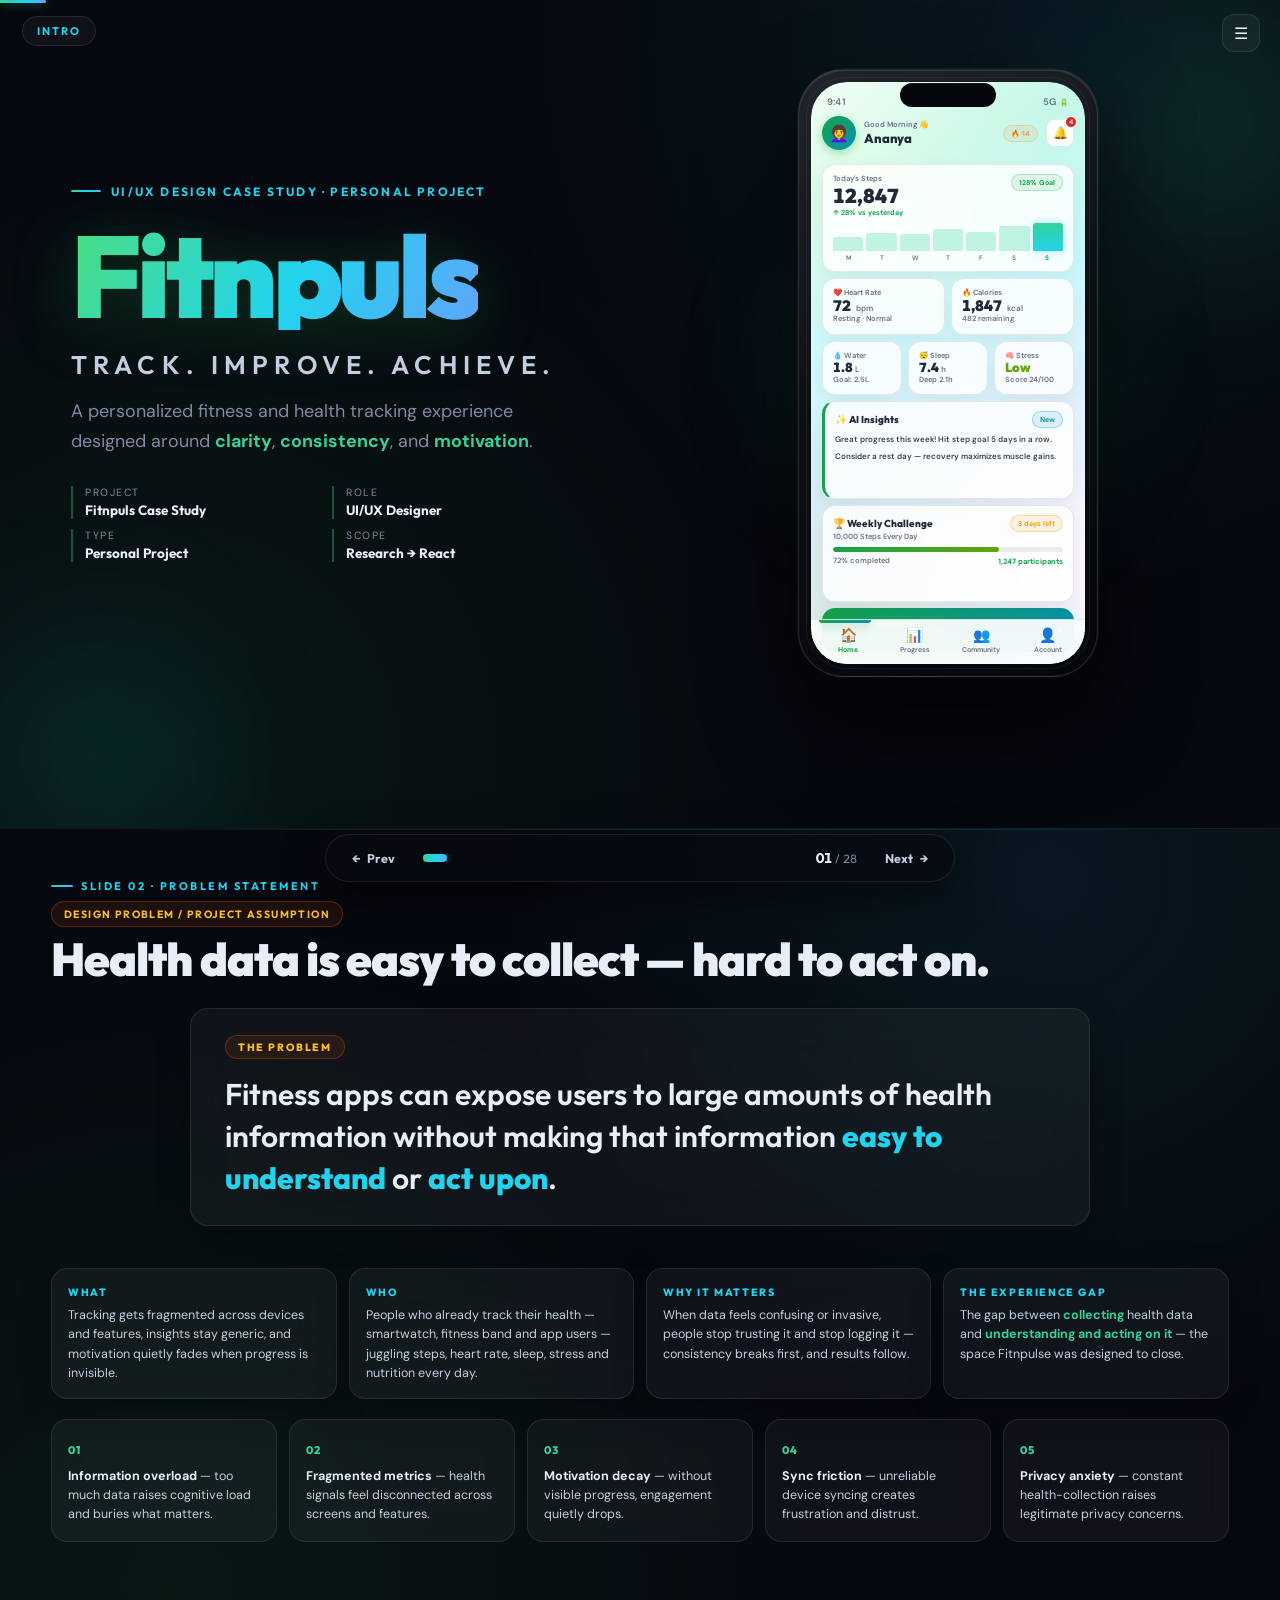
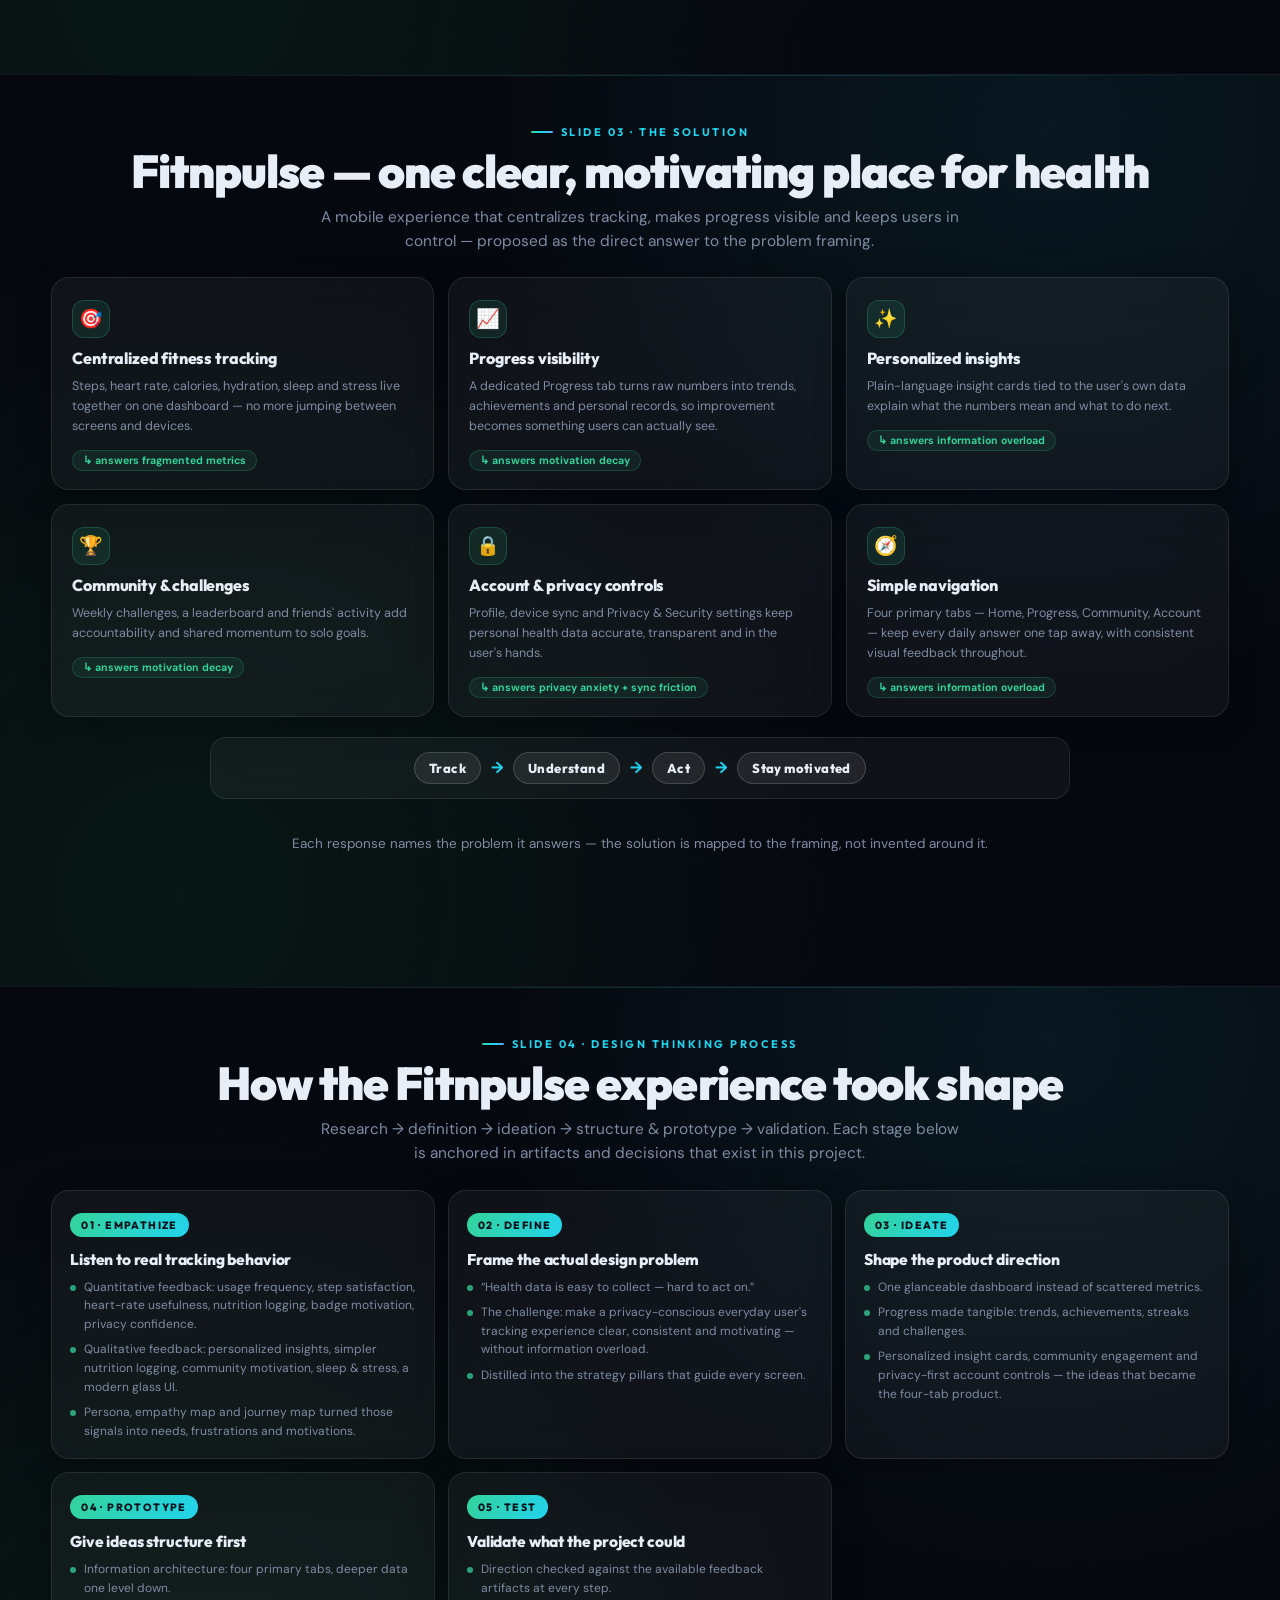
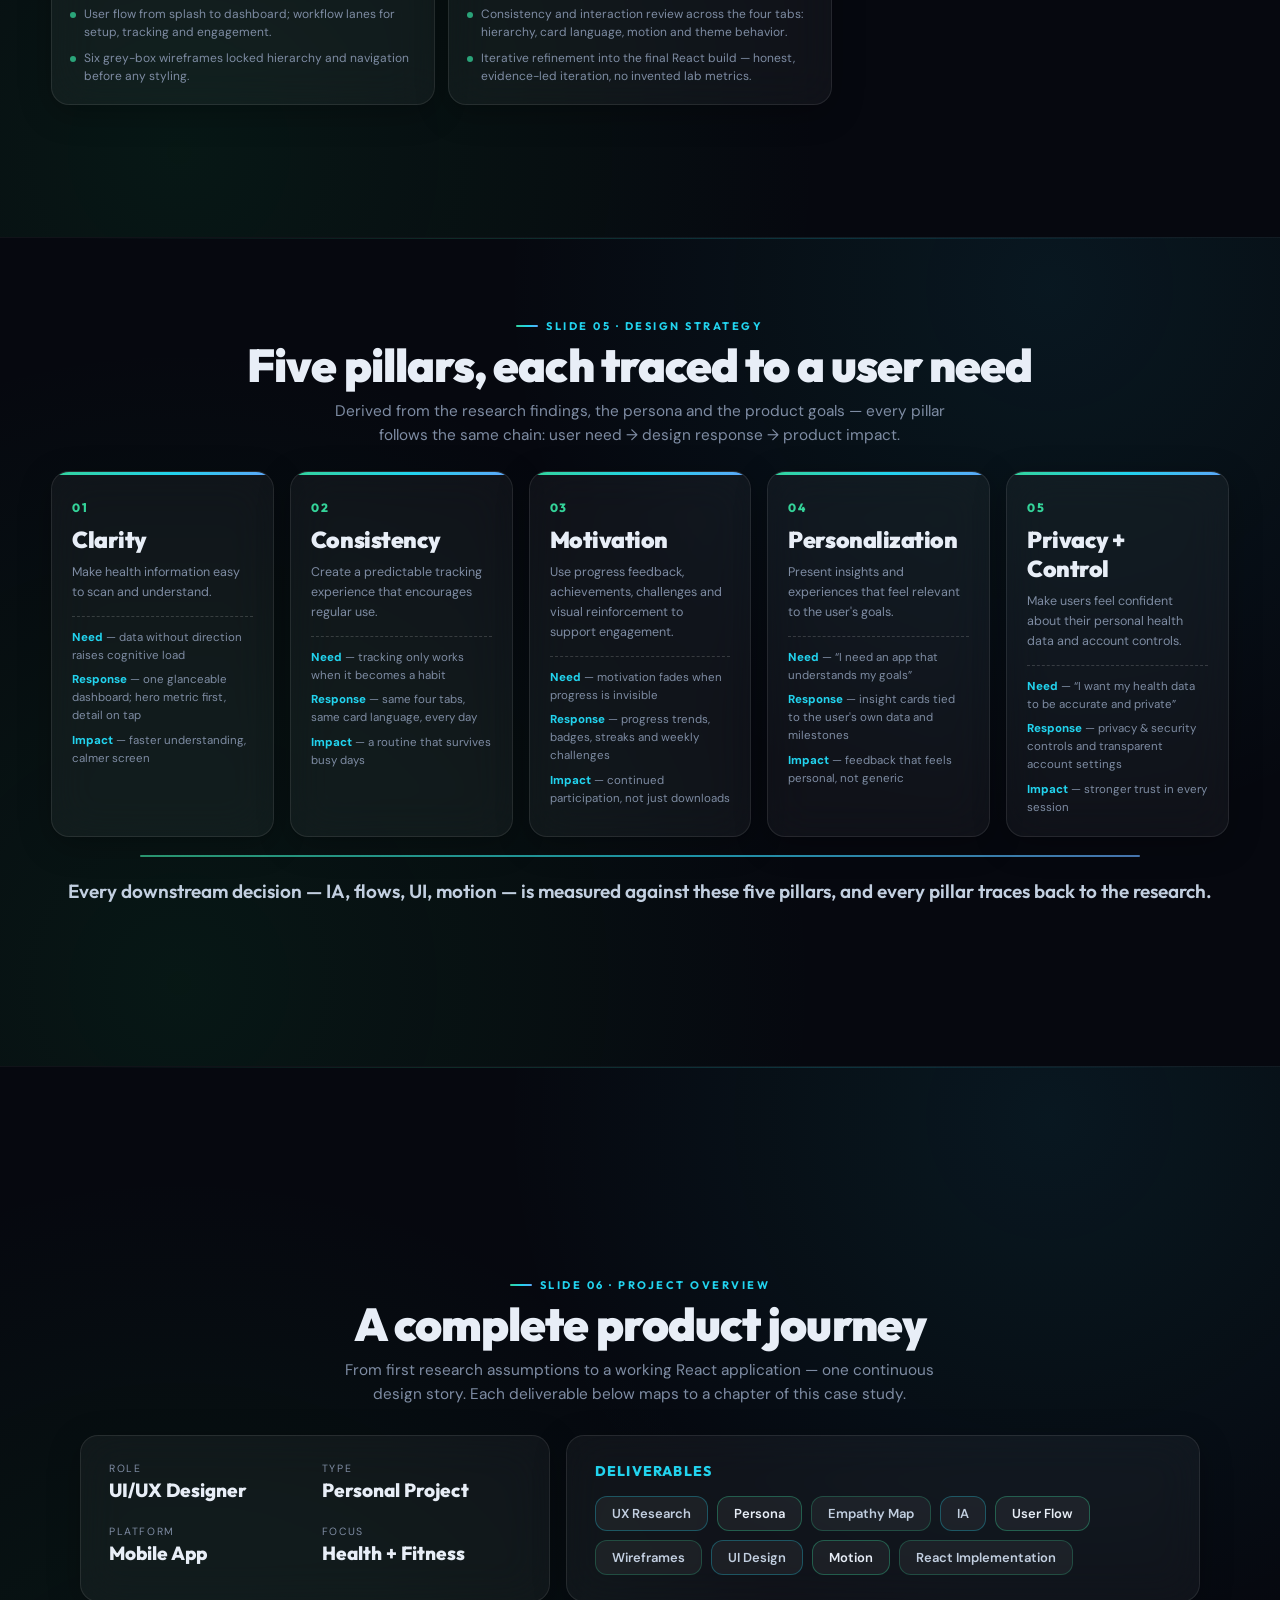
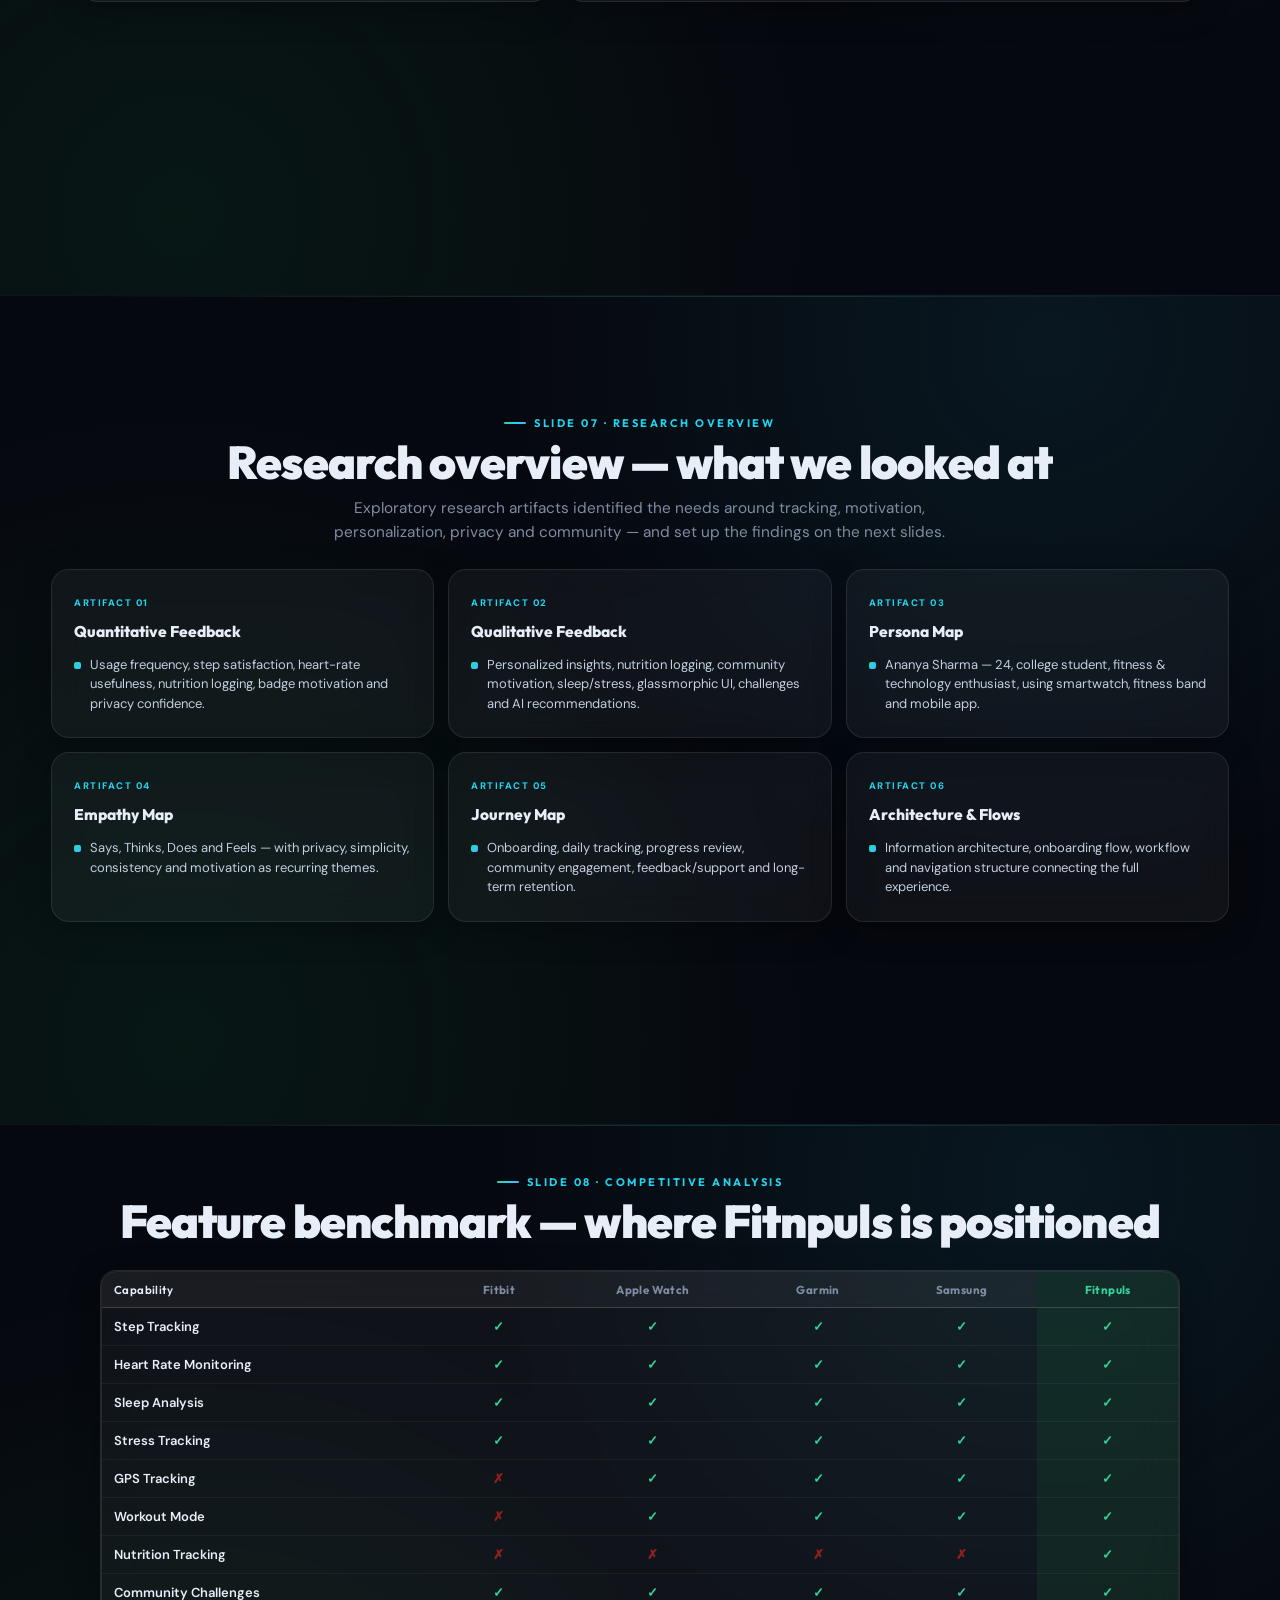
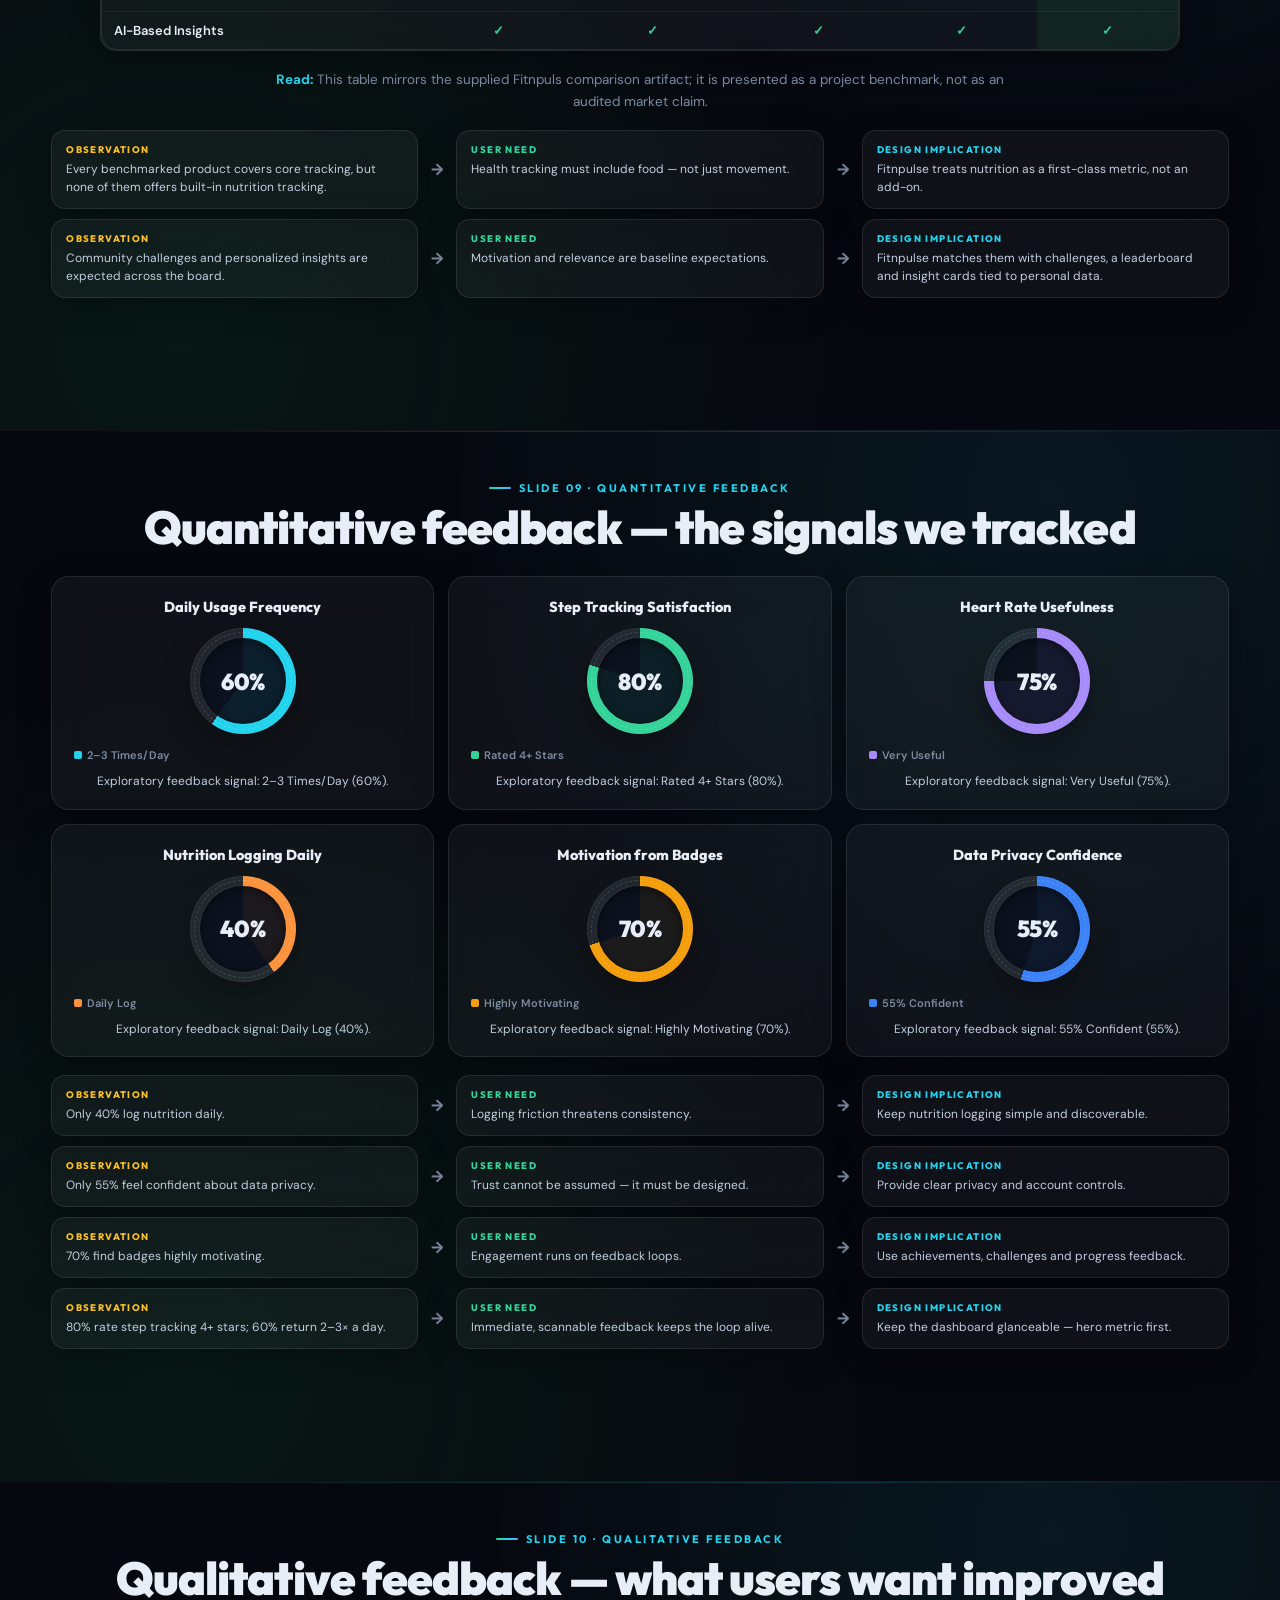
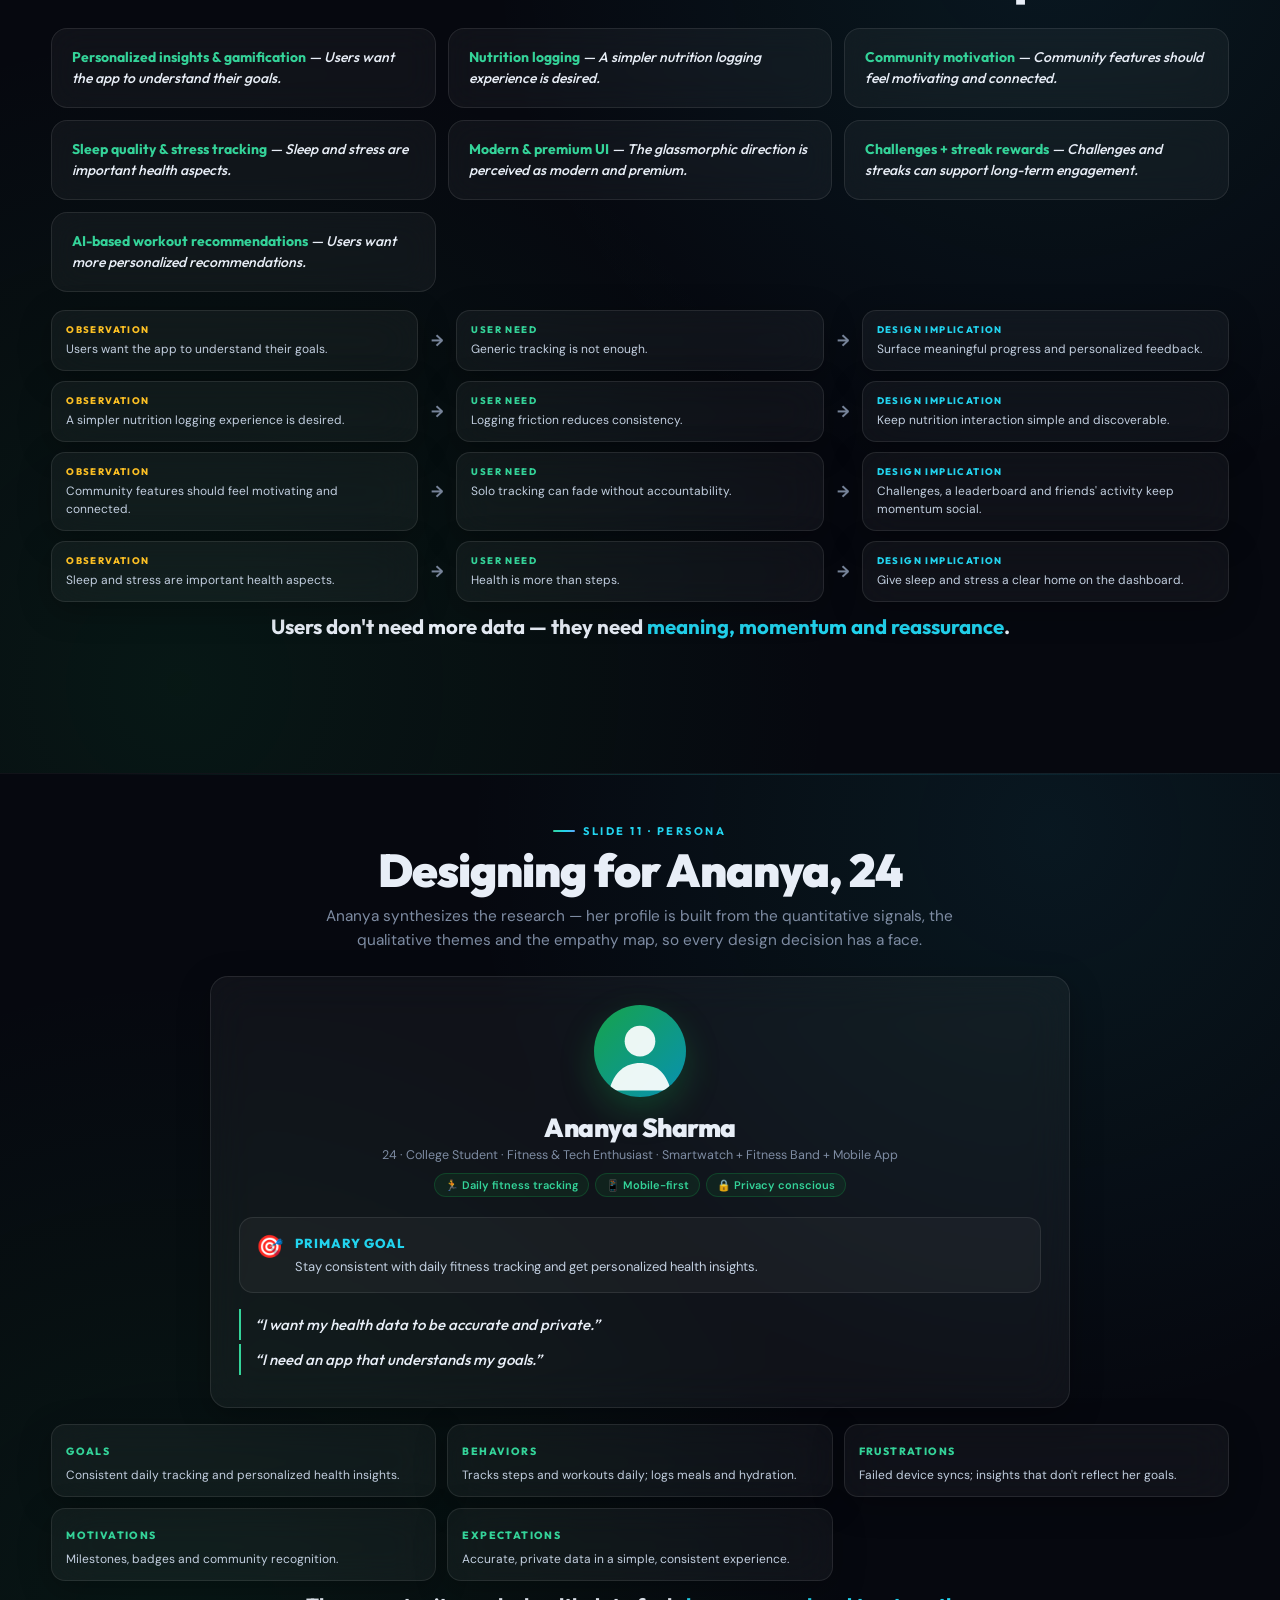
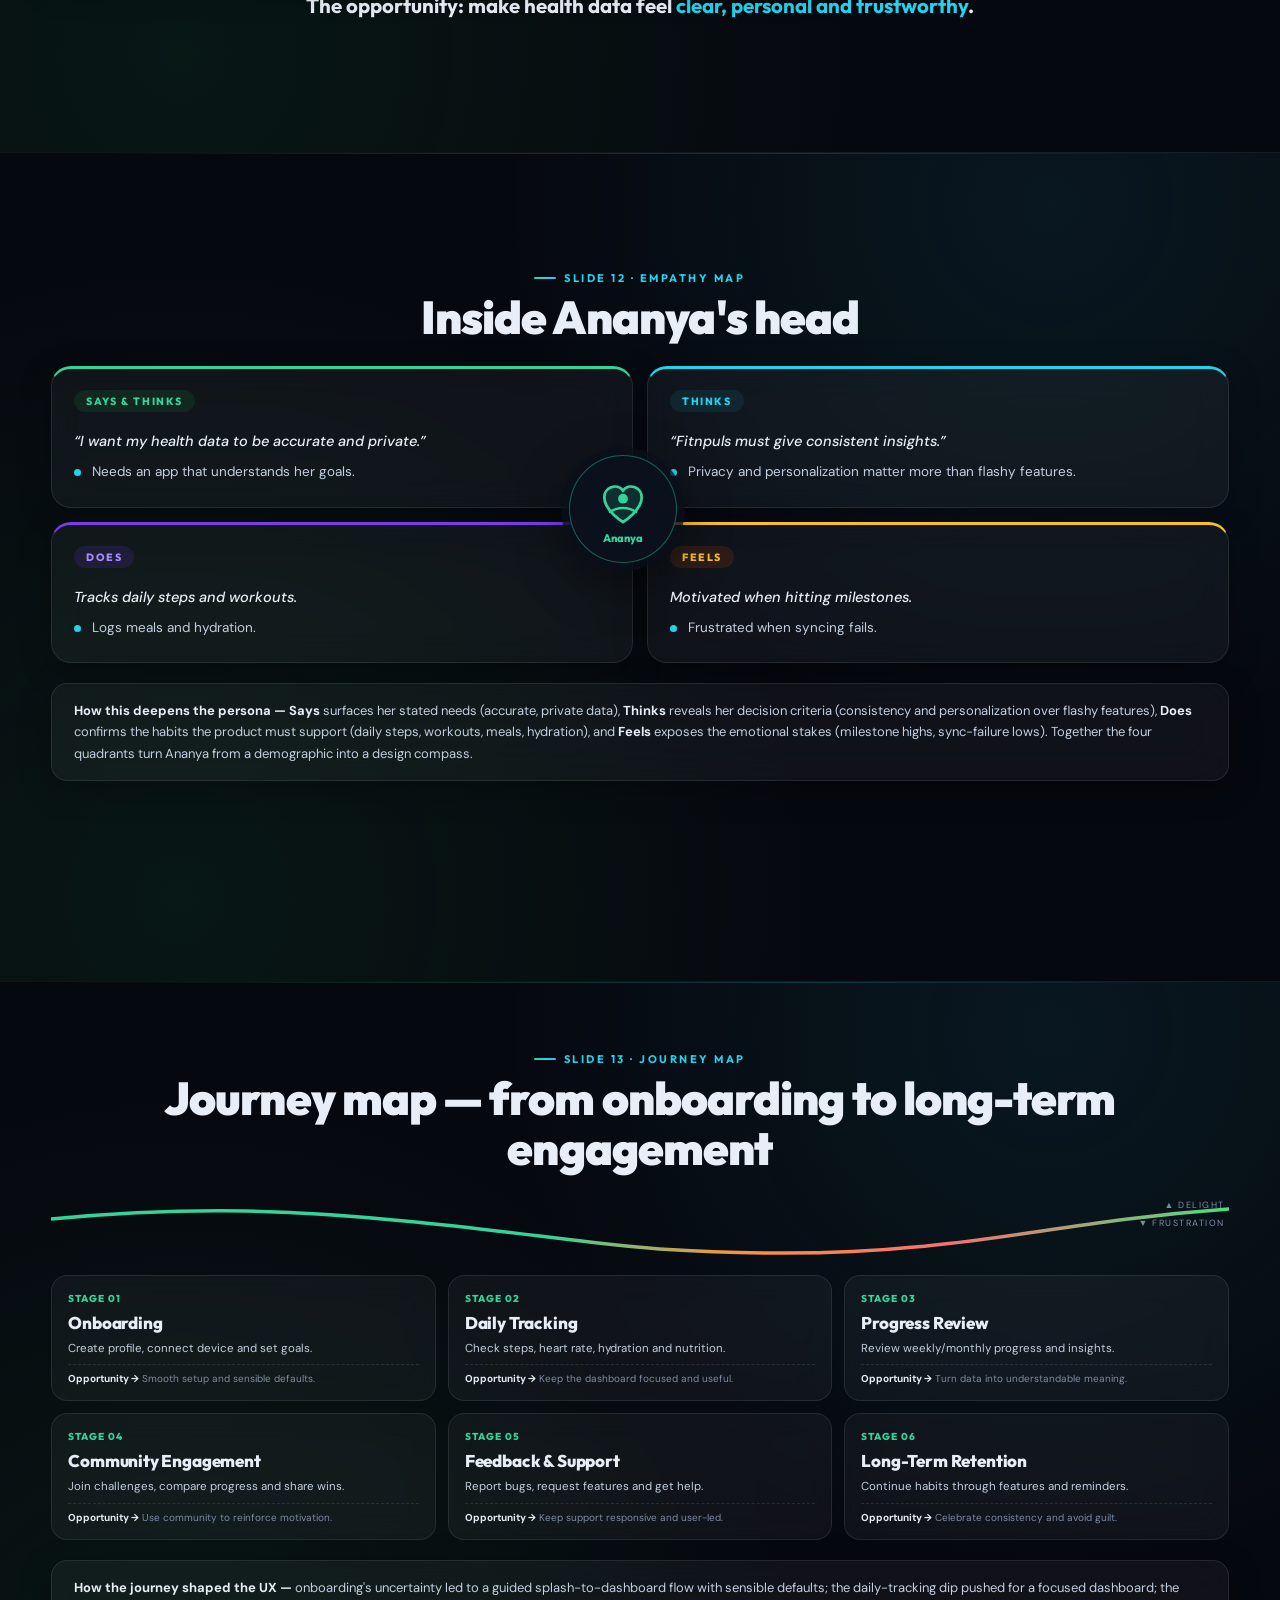
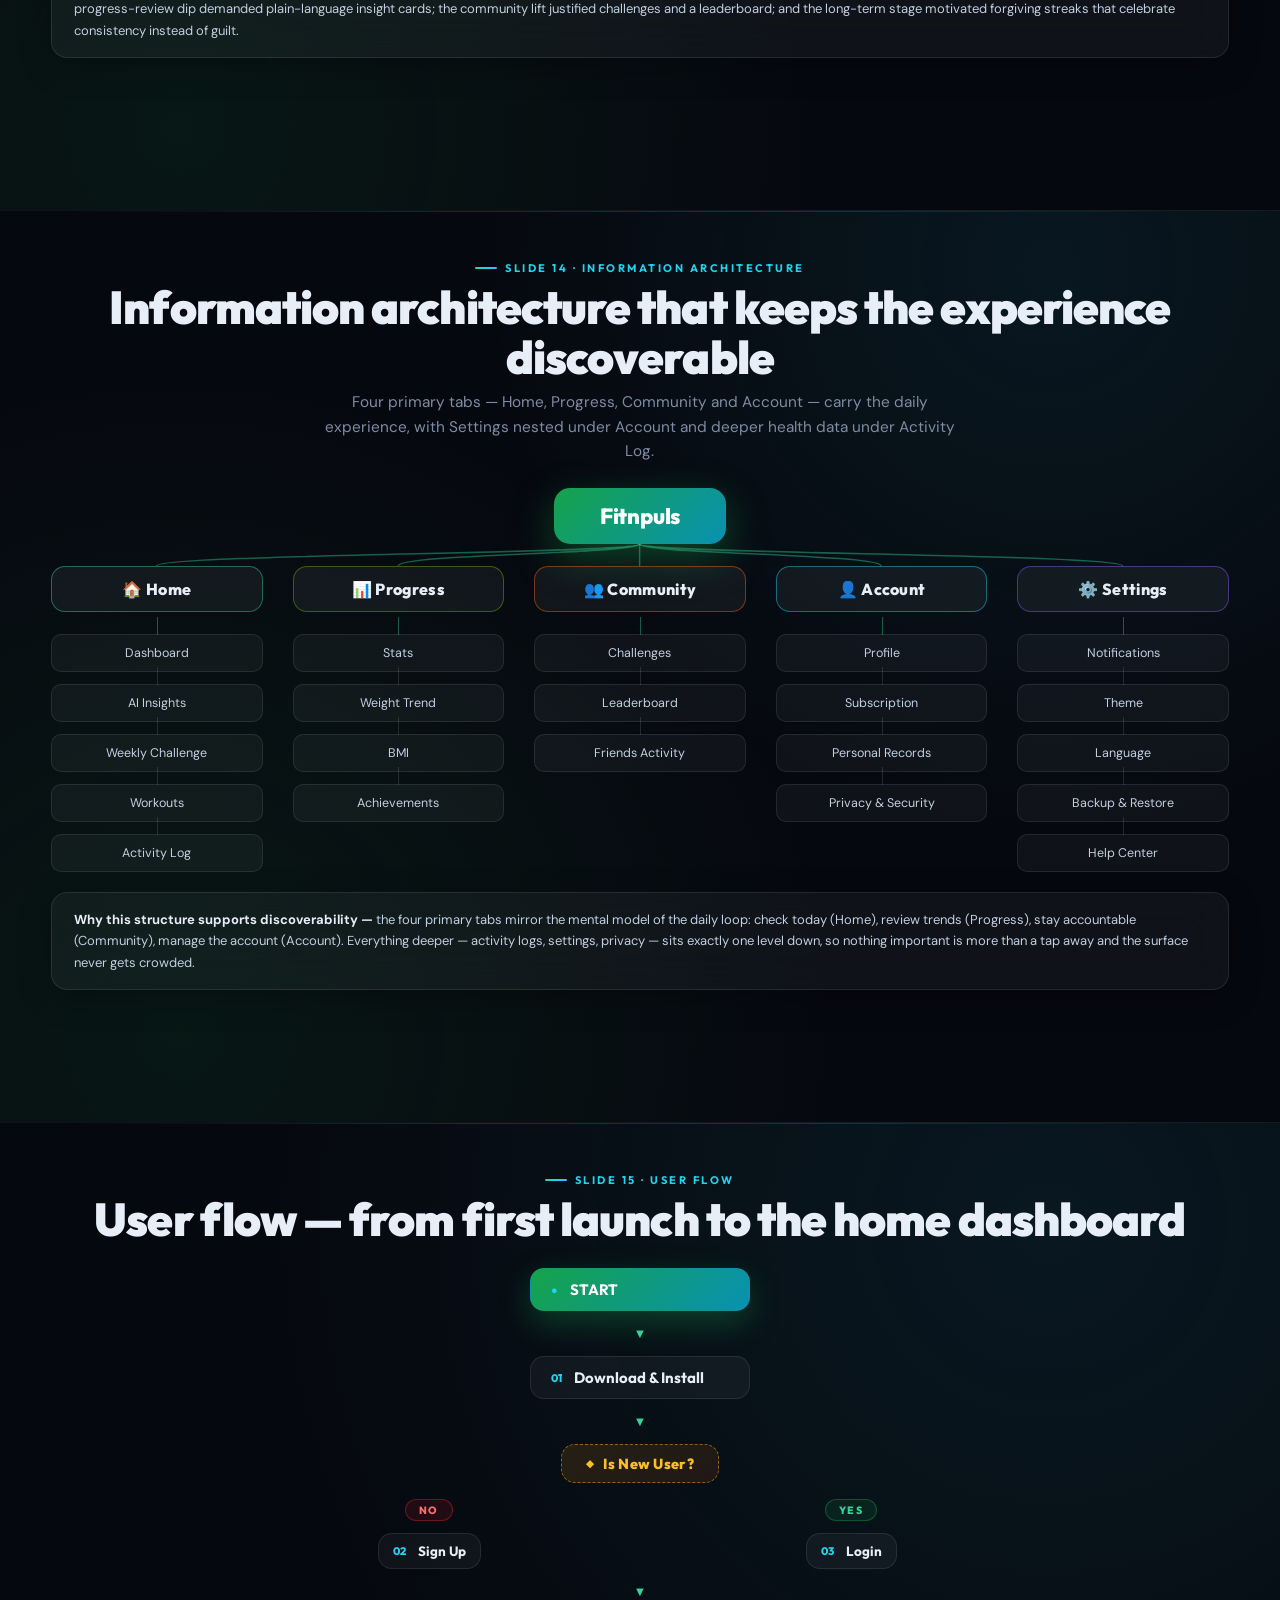
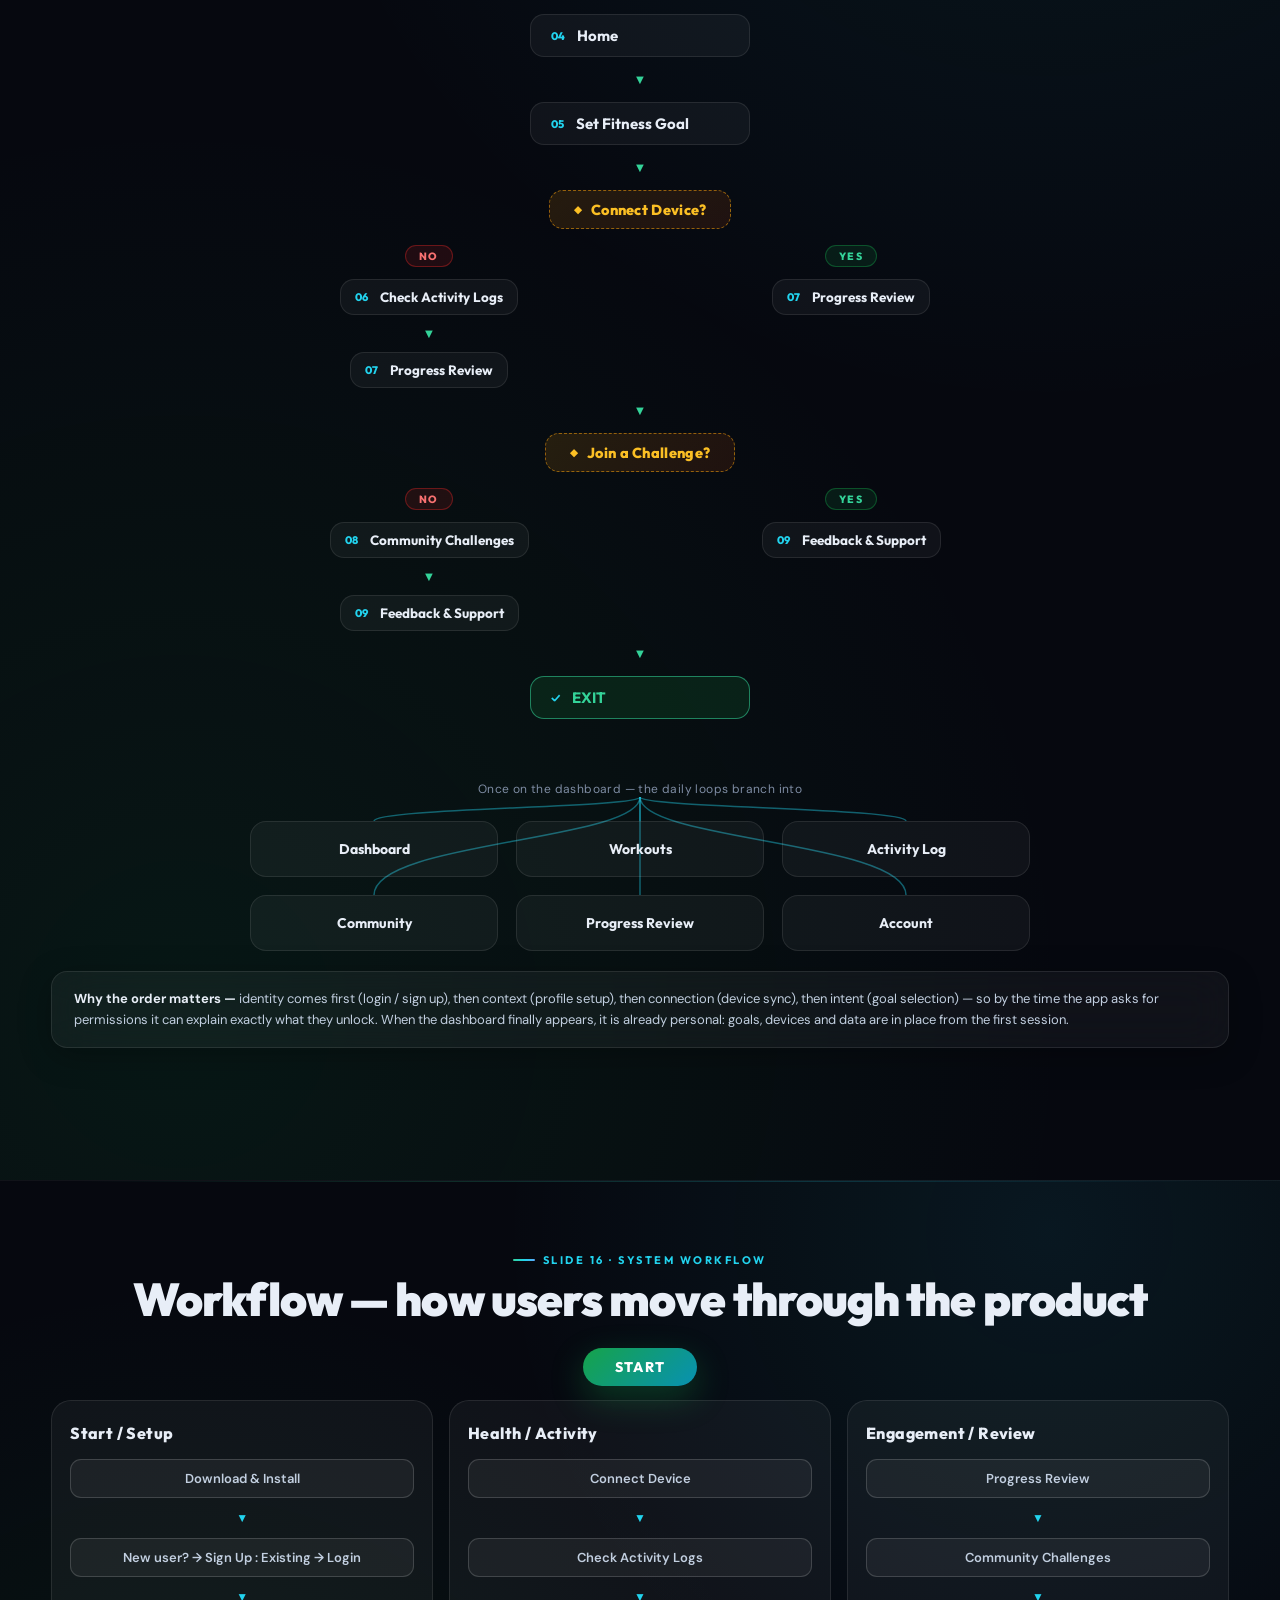
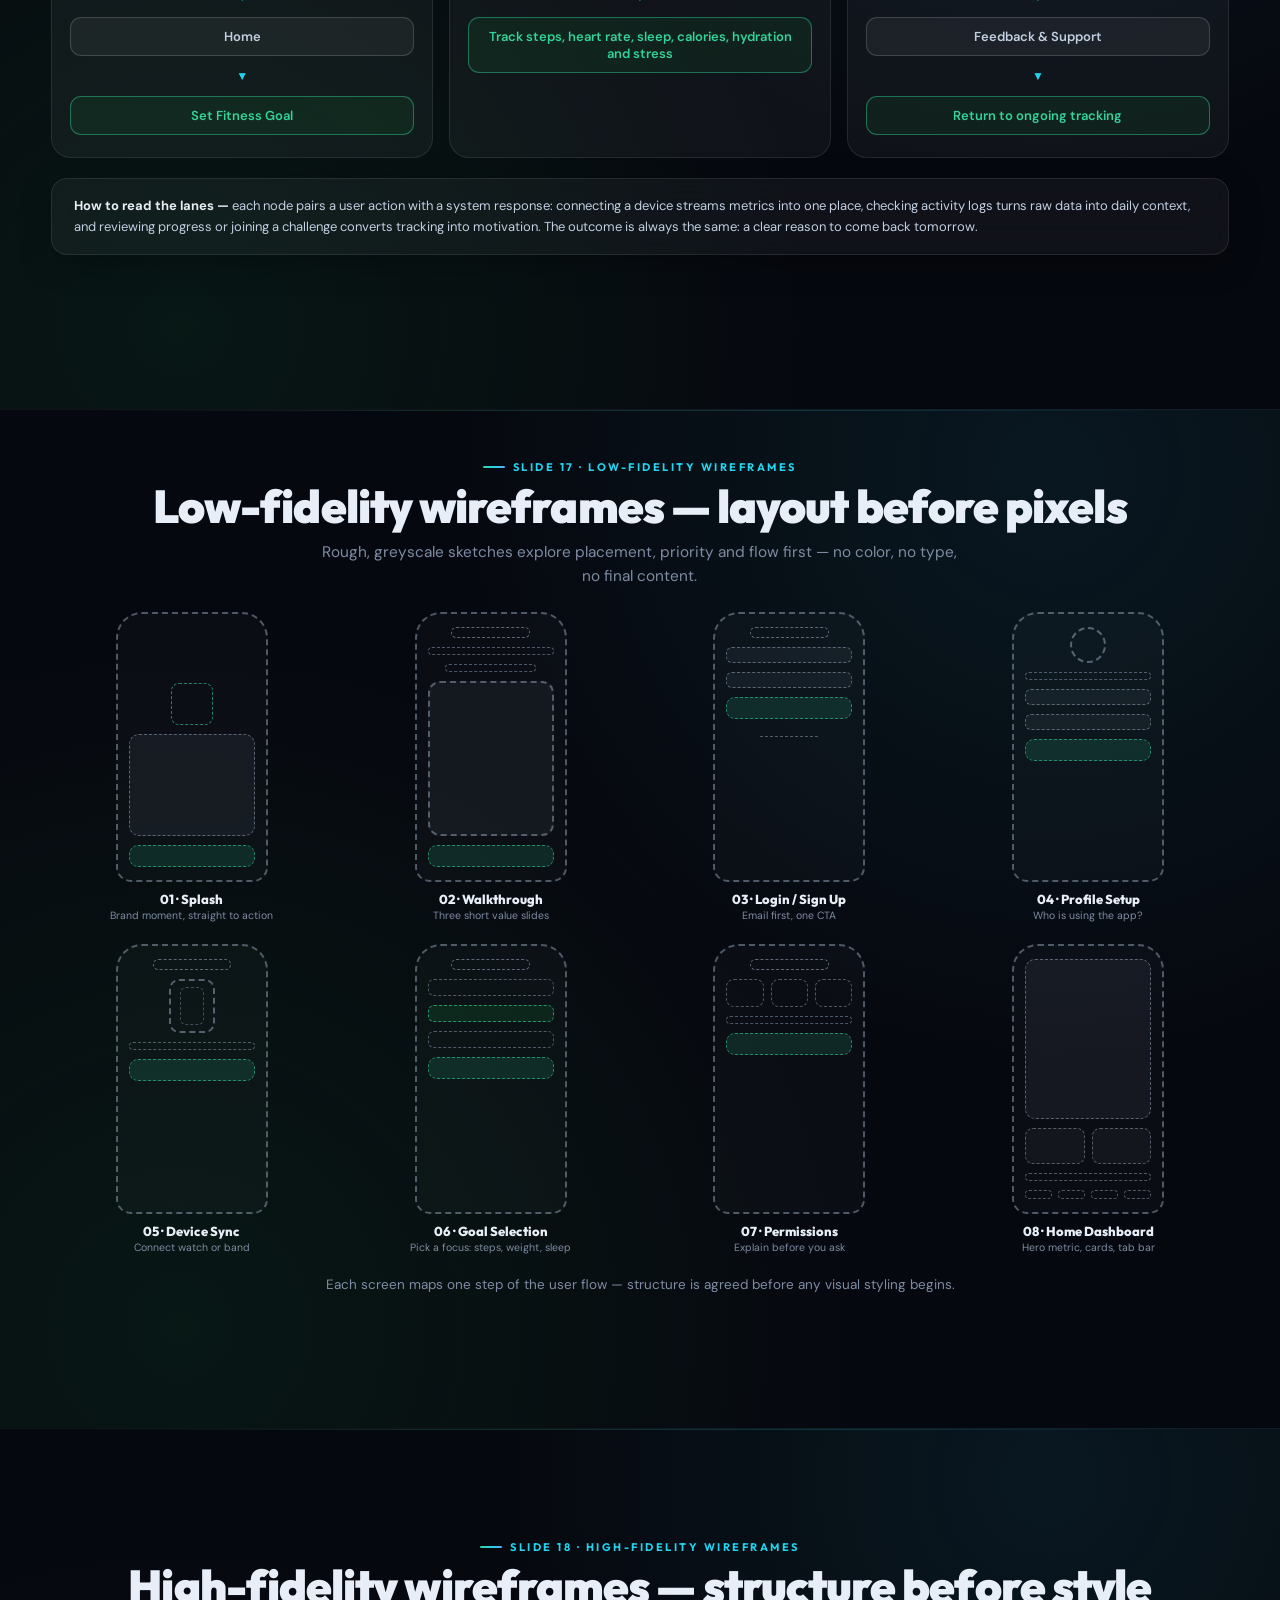
==== commit 8845a173: "updated and fix bugs in ios case study" ====
--- a/case-study/index.html
+++ b/case-study/index.html
@@ -216,7 +216,7 @@
                     <div class="cs-row cs-spread" style="margin-bottom:8px">
                       <span class="cs-ico tiny" aria-hidden="true">⚙️</span>
                       <b class="cs-stitle">Account</b>
-                      <span class="cs-ico tiny" aria-hidden="true"></span>
+                      <span class="cs-ico tiny" aria-hidden="true">🔔</span>
                     </div>
                     <div class="cs-card cs-prof" style="margin-bottom:8px">
                       <span class="cs-prof-av" aria-hidden="true">👩‍🦱</span>
--- a/case-study/css/styles.css
+++ b/case-study/css/styles.css
@@ -1268,6 +1268,9 @@
   --ct-ring: rgba(255,255,255,.16);
   --ct-badge-bd: #06080f;
   --ct-red: #f87171;
+  --ct-cta1: #17391c;
+  --ct-cta2: #045062;
+  --ct-cta-sh: rgba(22,163,74,.32);
 }
 .cover-theme-light {
   --ct-bg1: radial-gradient(circle at 88% 4%, rgba(34,211,238,.12), transparent 34%);
@@ -1291,6 +1294,9 @@
   --ct-ring: rgba(255,255,255,.9);
   --ct-badge-bd: #ffffff;
   --ct-red: #dc2626;
+  --ct-cta1: #16a34a;
+  --ct-cta2: #0891b2;
+  --ct-cta-sh: rgba(22,163,74,.22);
 }
 
 /* ── Status + scroll region ── */
@@ -1450,11 +1456,12 @@
 .cs-cta {
   display: flex; align-items: center; gap: 8px;
   padding: 9px 12px; border-radius: 13px;
-  background: linear-gradient(135deg, #16a34a, #0891b2); color: #fff;
-  box-shadow: 0 8px 22px rgba(22,163,74,.32);
+  background: linear-gradient(135deg, var(--ct-cta1, #17391c), var(--ct-cta2, #045062)); color: #fff;
+  box-shadow: 0 8px 22px var(--ct-cta-sh, rgba(22,163,74,.32));
 }
 .cs-cta .cs-go { color: #fff; }
 .cs-cta b { margin-left: auto; font-size: 14px; color: #fff; }
+.cs-cta .cs-mute { color: rgba(255,255,255,.75); }
 .cs-cta-ghost { background: var(--ct-glass); border: 1px solid var(--ct-border); box-shadow: none; }
 .cs-cta-ghost .cs-go { color: var(--ct-text); }
 
